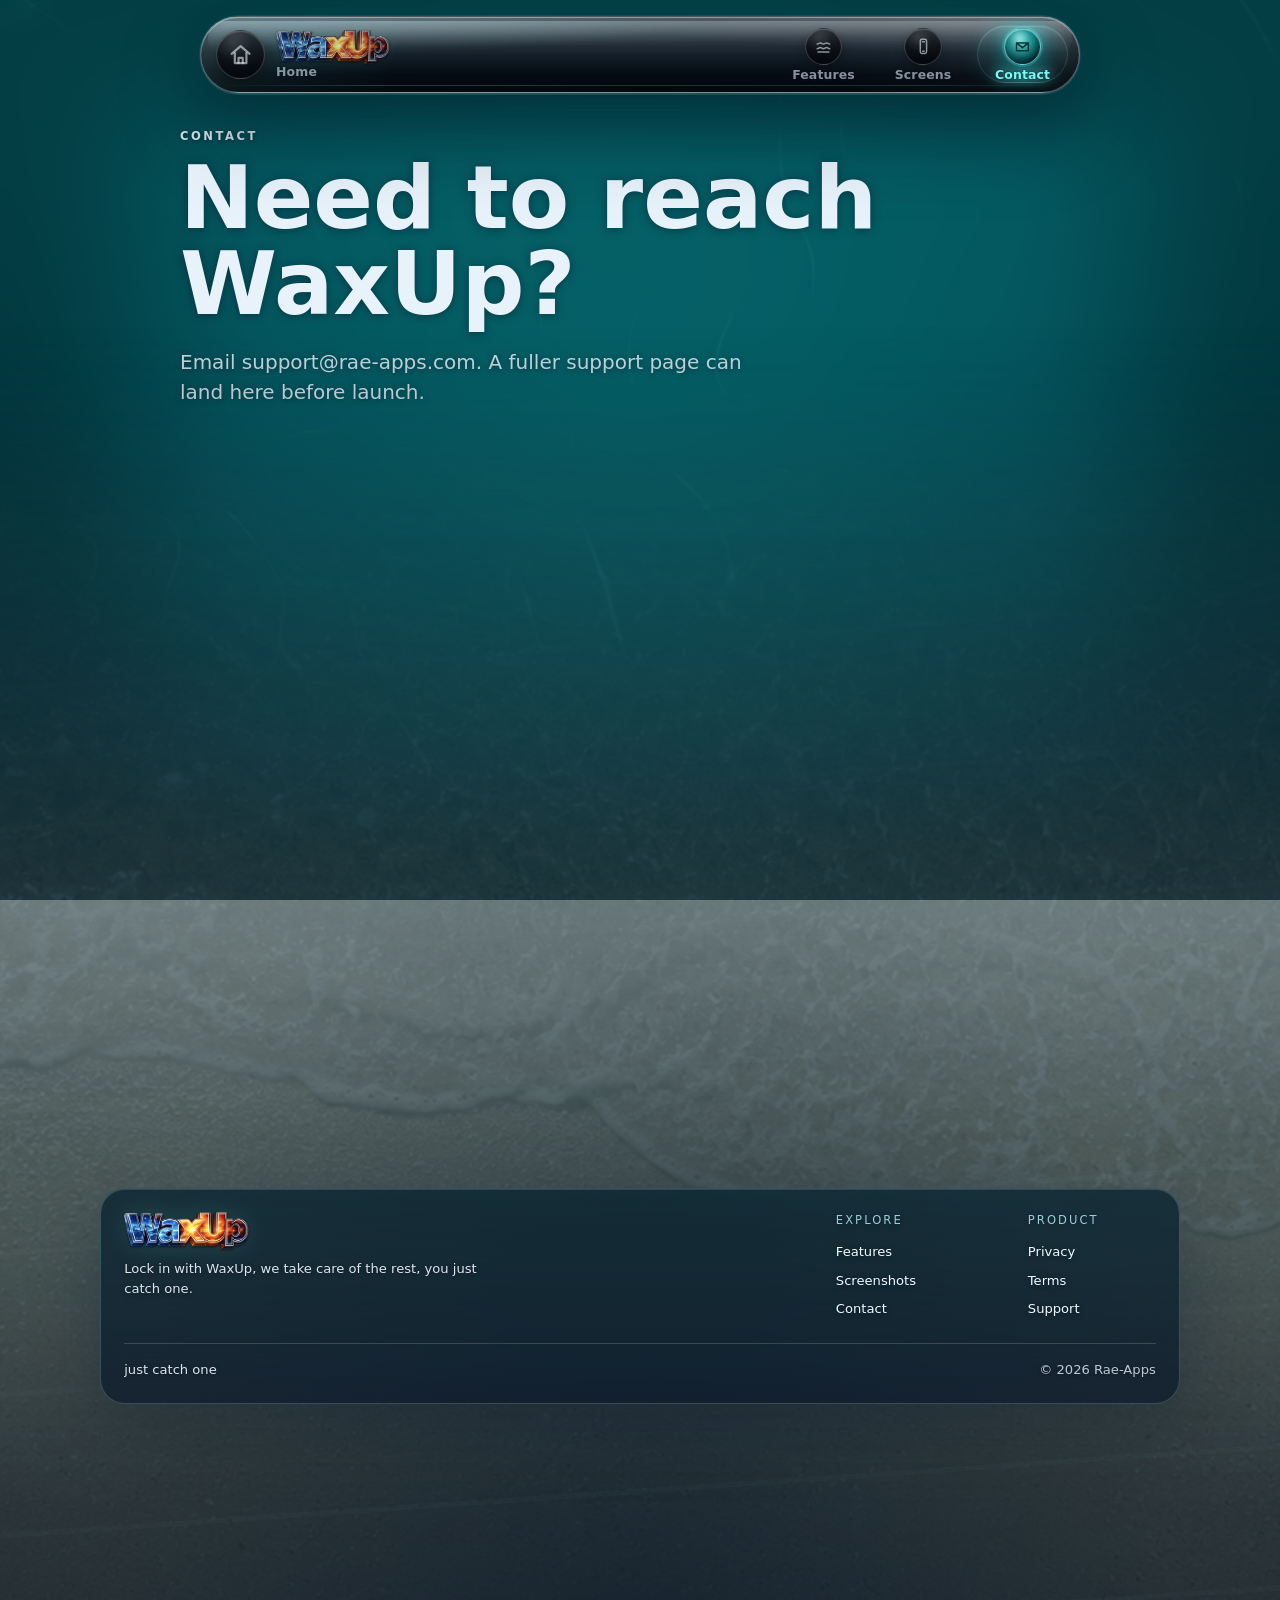
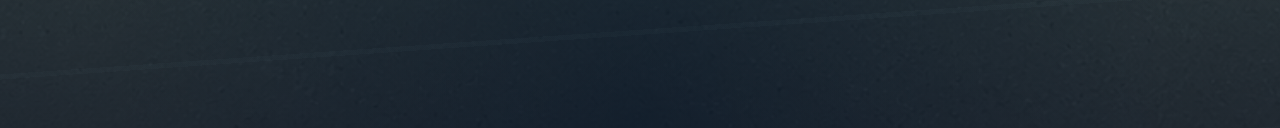
==== contact/index.html @ 0cdbde4a "Refine shore blend and down-scroll wake" ====
<!DOCTYPE html><html lang="en"> <head><meta charset="UTF-8"><meta name="viewport" content="width=device-width, initial-scale=1.0"><meta name="description" content="Contact WaxUp support."><meta name="generator" content="Astro v4.16.19"><link rel="canonical" href="https://jcali86.github.io/contact"><link rel="icon" type="image/svg+xml" href="/favicon.svg"><!-- Open Graph --><meta property="og:title" content="Contact — WaxUp"><meta property="og:description" content="Contact WaxUp support."><meta property="og:url" content="https://jcali86.github.io/contact"><meta property="og:type" content="website"><meta property="og:site_name" content="WaxUp"><title>Contact — WaxUp</title><meta name="astro-view-transitions-enabled" content="true"><meta name="astro-view-transitions-fallback" content="animate"><link rel="stylesheet" href="/_astro/contact.pP403oWT.css"><script type="module" src="/_astro/hoisted.CuqDJjSZ.js"></script></head> <body class="min-h-screen flex flex-col ocean-page">  <waxup-water-surface data-water-surface aria-hidden="true"> <div class="water-fallback" data-water-fallback></div> </waxup-water-surface>   <div class="bg-surface" aria-hidden="true"></div> <nav class="top-nav" aria-label="Primary"> <a class="nav-home-tab" href="/"> <span class="nav-icon nav-icon-home" aria-hidden="true"> <svg viewBox="0 0 24 24" fill="none" stroke="currentColor" stroke-width="2.1" stroke-linecap="round" stroke-linejoin="round"> <path d="M3.5 11.2 12 4l8.5 7.2"></path> <path d="M6.5 10.5V20h11v-9.5"></path> <path d="M10 20v-5h4v5"></path> </svg> </span> <span class="nav-home-copy"> <span class="brand-logo brand-logo-sm nav-wordmark" aria-label="WaxUp"><img class="brand-logo-img" src="/brand/waxup-logo-placeholder.png" width="1196" height="353" alt="WaxUp" decoding="async"></span> <span class="nav-home-label">Home</span> </span> <span class="nav-home-mobile-label">Home</span> </a> <ul class="nav-links"> <li> <a href="/features"> <span class="nav-icon" aria-hidden="true"> <svg viewBox="0 0 24 24" fill="none" stroke="currentColor" stroke-width="1.9" stroke-linecap="round" stroke-linejoin="round"> <path d="M4 15c2 0 2-1.5 4-1.5S10 15 12 15s2-1.5 4-1.5S18 15 20 15"></path> <path d="M4 9c2 0 2-1.5 4-1.5S10 9 12 9s2-1.5 4-1.5S18 9 20 9"></path> <path d="M5 19h14"></path> </svg> </span> <span class="nav-link-label">Features</span> </a> </li> <li> <a href="/screenshots"> <span class="nav-icon" aria-hidden="true"> <svg viewBox="0 0 24 24" fill="none" stroke="currentColor" stroke-width="1.9" stroke-linecap="round" stroke-linejoin="round"> <rect x="8" y="3" width="8" height="18" rx="2.2"></rect> <path d="M11 6h2"></path> <path d="M11 18h2"></path> </svg> </span> <span class="nav-link-label">Screens</span> </a> </li> <li> <a class="is-active" href="/contact" aria-current="page"> <span class="nav-icon" aria-hidden="true"> <svg viewBox="0 0 24 24" fill="none" stroke="currentColor" stroke-width="1.9" stroke-linecap="round" stroke-linejoin="round"> <path d="M4.5 7.5h15v10h-15z"></path> <path d="m5.5 8.5 6.5 5 6.5-5"></path> </svg> </span> <span class="nav-link-label">Contact</span> </a> </li> </ul> </nav> <main class="detail-page"> <header class="detail-hero"> <p class="section-eyebrow">Contact</p> <h1>Need to reach WaxUp?</h1> <p>
Email <a href="mailto:support@rae-apps.com">support@rae-apps.com</a>. A fuller support page can land here before launch.
</p> </header> </main> <footer class="site-footer"> <div class="footer-beach" aria-hidden="true"></div> <div class="footer-panel"> <div class="footer-grid"> <div class="footer-brand"> <a href="/" class="brand-logo brand-logo-sm footer-wordmark" aria-label="WaxUp home"><img class="brand-logo-img" src="/brand/waxup-logo-placeholder.png" width="1196" height="353" alt="WaxUp" decoding="async"></a> <p>Lock in with WaxUp, we take care of the rest, you just catch one.</p> </div> <div class="footer-column"> <h2>Explore</h2> <a href="/features">Features</a> <a href="/screenshots">Screenshots</a> <a href="/contact">Contact</a> </div> <div class="footer-column"> <h2>Product</h2> <a href="/privacy">Privacy</a> <a href="/terms">Terms</a> <a href="mailto:support@rae-apps.com">Support</a> </div> </div> <div class="footer-bottom"> <span>just catch one</span> <span class="copyright">© 2026 Rae-Apps</span> </div> </div> </footer>  </body></html>
---- _astro/contact.pP403oWT.css ----
:root{--brand-gradient: linear-gradient(135deg, #C2421A 0%, #552842 50%, #0E1E3D 100%);--brand-electric: #79FAF7;--day-bg: #FAFAF7;--day-sky: #B8E0F4;--day-blue: #5DCFF5;--day-sun: #FFE45E;--day-tangerine: #F08F4A;--day-ink: #1A1612;--night-bg: #051427;--night-surface: #0B1E3A;--night-moon: #5EB5E0;--night-electric: #79FAF7;--night-highlight: #E8F2FA;--surface-bg: var(--day-bg);--surface-text: var(--day-ink);--surface-accent: var(--day-blue)}@media (prefers-color-scheme: dark){:root{--surface-bg: var(--night-bg);--surface-text: var(--night-highlight);--surface-accent: var(--night-electric)}}:root[data-mode=light]{--surface-bg: var(--day-bg);--surface-text: var(--day-ink);--surface-accent: var(--day-blue)}:root[data-mode=dark]{--surface-bg: var(--night-bg);--surface-text: var(--night-highlight);--surface-accent: var(--night-electric)}*,:before,:after{--tw-border-spacing-x: 0;--tw-border-spacing-y: 0;--tw-translate-x: 0;--tw-translate-y: 0;--tw-rotate: 0;--tw-skew-x: 0;--tw-skew-y: 0;--tw-scale-x: 1;--tw-scale-y: 1;--tw-pan-x: ;--tw-pan-y: ;--tw-pinch-zoom: ;--tw-scroll-snap-strictness: proximity;--tw-gradient-from-position: ;--tw-gradient-via-position: ;--tw-gradient-to-position: ;--tw-ordinal: ;--tw-slashed-zero: ;--tw-numeric-figure: ;--tw-numeric-spacing: ;--tw-numeric-fraction: ;--tw-ring-inset: ;--tw-ring-offset-width: 0px;--tw-ring-offset-color: #fff;--tw-ring-color: rgb(59 130 246 / .5);--tw-ring-offset-shadow: 0 0 #0000;--tw-ring-shadow: 0 0 #0000;--tw-shadow: 0 0 #0000;--tw-shadow-colored: 0 0 #0000;--tw-blur: ;--tw-brightness: ;--tw-contrast: ;--tw-grayscale: ;--tw-hue-rotate: ;--tw-invert: ;--tw-saturate: ;--tw-sepia: ;--tw-drop-shadow: ;--tw-backdrop-blur: ;--tw-backdrop-brightness: ;--tw-backdrop-contrast: ;--tw-backdrop-grayscale: ;--tw-backdrop-hue-rotate: ;--tw-backdrop-invert: ;--tw-backdrop-opacity: ;--tw-backdrop-saturate: ;--tw-backdrop-sepia: ;--tw-contain-size: ;--tw-contain-layout: ;--tw-contain-paint: ;--tw-contain-style: }::backdrop{--tw-border-spacing-x: 0;--tw-border-spacing-y: 0;--tw-translate-x: 0;--tw-translate-y: 0;--tw-rotate: 0;--tw-skew-x: 0;--tw-skew-y: 0;--tw-scale-x: 1;--tw-scale-y: 1;--tw-pan-x: ;--tw-pan-y: ;--tw-pinch-zoom: ;--tw-scroll-snap-strictness: proximity;--tw-gradient-from-position: ;--tw-gradient-via-position: ;--tw-gradient-to-position: ;--tw-ordinal: ;--tw-slashed-zero: ;--tw-numeric-figure: ;--tw-numeric-spacing: ;--tw-numeric-fraction: ;--tw-ring-inset: ;--tw-ring-offset-width: 0px;--tw-ring-offset-color: #fff;--tw-ring-color: rgb(59 130 246 / .5);--tw-ring-offset-shadow: 0 0 #0000;--tw-ring-shadow: 0 0 #0000;--tw-shadow: 0 0 #0000;--tw-shadow-colored: 0 0 #0000;--tw-blur: ;--tw-brightness: ;--tw-contrast: ;--tw-grayscale: ;--tw-hue-rotate: ;--tw-invert: ;--tw-saturate: ;--tw-sepia: ;--tw-drop-shadow: ;--tw-backdrop-blur: ;--tw-backdrop-brightness: ;--tw-backdrop-contrast: ;--tw-backdrop-grayscale: ;--tw-backdrop-hue-rotate: ;--tw-backdrop-invert: ;--tw-backdrop-opacity: ;--tw-backdrop-saturate: ;--tw-backdrop-sepia: ;--tw-contain-size: ;--tw-contain-layout: ;--tw-contain-paint: ;--tw-contain-style: }*,:before,:after{box-sizing:border-box;border-width:0;border-style:solid;border-color:#e5e7eb}:before,:after{--tw-content: ""}html,:host{line-height:1.5;-webkit-text-size-adjust:100%;-moz-tab-size:4;-o-tab-size:4;tab-size:4;font-family:-apple-system,BlinkMacSystemFont,SF Pro Display,Segoe UI,system-ui,sans-serif;font-feature-settings:normal;font-variation-settings:normal;-webkit-tap-highlight-color:transparent}body{margin:0;line-height:inherit}hr{height:0;color:inherit;border-top-width:1px}abbr:where([title]){-webkit-text-decoration:underline dotted;text-decoration:underline dotted}h1,h2,h3,h4,h5,h6{font-size:inherit;font-weight:inherit}a{color:inherit;text-decoration:inherit}b,strong{font-weight:bolder}code,kbd,samp,pre{font-family:ui-monospace,SFMono-Regular,Menlo,Monaco,Consolas,Liberation Mono,Courier New,monospace;font-feature-settings:normal;font-variation-settings:normal;font-size:1em}small{font-size:80%}sub,sup{font-size:75%;line-height:0;position:relative;vertical-align:baseline}sub{bottom:-.25em}sup{top:-.5em}table{text-indent:0;border-color:inherit;border-collapse:collapse}button,input,optgroup,select,textarea{font-family:inherit;font-feature-settings:inherit;font-variation-settings:inherit;font-size:100%;font-weight:inherit;line-height:inherit;letter-spacing:inherit;color:inherit;margin:0;padding:0}button,select{text-transform:none}button,input:where([type=button]),input:where([type=reset]),input:where([type=submit]){-webkit-appearance:button;background-color:transparent;background-image:none}:-moz-focusring{outline:auto}:-moz-ui-invalid{box-shadow:none}progress{vertical-align:baseline}::-webkit-inner-spin-button,::-webkit-outer-spin-button{height:auto}[type=search]{-webkit-appearance:textfield;outline-offset:-2px}::-webkit-search-decoration{-webkit-appearance:none}::-webkit-file-upload-button{-webkit-appearance:button;font:inherit}summary{display:list-item}blockquote,dl,dd,h1,h2,h3,h4,h5,h6,hr,figure,p,pre{margin:0}fieldset{margin:0;padding:0}legend{padding:0}ol,ul,menu{list-style:none;margin:0;padding:0}dialog{padding:0}textarea{resize:vertical}input::-moz-placeholder,textarea::-moz-placeholder{opacity:1;color:#9ca3af}input::placeholder,textarea::placeholder{opacity:1;color:#9ca3af}button,[role=button]{cursor:pointer}:disabled{cursor:default}img,svg,video,canvas,audio,iframe,embed,object{display:block;vertical-align:middle}img,video{max-width:100%;height:auto}[hidden]:where(:not([hidden=until-found])){display:none}.container{width:100%}@media (min-width: 640px){.container{max-width:640px}}@media (min-width: 768px){.container{max-width:768px}}@media (min-width: 1024px){.container{max-width:1024px}}@media (min-width: 1280px){.container{max-width:1280px}}@media (min-width: 1536px){.container{max-width:1536px}}.visible{visibility:visible}.collapse{visibility:collapse}.static{position:static}.fixed{position:fixed}.absolute{position:absolute}.relative{position:relative}.sticky{position:sticky}.isolate{isolation:isolate}.block{display:block}.flex{display:flex}.grid{display:grid}.hidden{display:none}.min-h-screen{min-height:100vh}.transform{transform:translate(var(--tw-translate-x),var(--tw-translate-y)) rotate(var(--tw-rotate)) skew(var(--tw-skew-x)) skewY(var(--tw-skew-y)) scaleX(var(--tw-scale-x)) scaleY(var(--tw-scale-y))}.resize{resize:both}.flex-col{flex-direction:column}.rounded{border-radius:.25rem}.border{border-width:1px}.uppercase{text-transform:uppercase}.italic{font-style:italic}.shadow{--tw-shadow: 0 1px 3px 0 rgb(0 0 0 / .1), 0 1px 2px -1px rgb(0 0 0 / .1);--tw-shadow-colored: 0 1px 3px 0 var(--tw-shadow-color), 0 1px 2px -1px var(--tw-shadow-color);box-shadow:var(--tw-ring-offset-shadow, 0 0 #0000),var(--tw-ring-shadow, 0 0 #0000),var(--tw-shadow)}.outline{outline-style:solid}.ring{--tw-ring-offset-shadow: var(--tw-ring-inset) 0 0 0 var(--tw-ring-offset-width) var(--tw-ring-offset-color);--tw-ring-shadow: var(--tw-ring-inset) 0 0 0 calc(3px + var(--tw-ring-offset-width)) var(--tw-ring-color);box-shadow:var(--tw-ring-offset-shadow),var(--tw-ring-shadow),var(--tw-shadow, 0 0 #0000)}.blur{--tw-blur: blur(8px);filter:var(--tw-blur) var(--tw-brightness) var(--tw-contrast) var(--tw-grayscale) var(--tw-hue-rotate) var(--tw-invert) var(--tw-saturate) var(--tw-sepia) var(--tw-drop-shadow)}.drop-shadow{--tw-drop-shadow: drop-shadow(0 1px 2px rgb(0 0 0 / .1)) drop-shadow(0 1px 1px rgb(0 0 0 / .06));filter:var(--tw-blur) var(--tw-brightness) var(--tw-contrast) var(--tw-grayscale) var(--tw-hue-rotate) var(--tw-invert) var(--tw-saturate) var(--tw-sepia) var(--tw-drop-shadow)}.filter{filter:var(--tw-blur) var(--tw-brightness) var(--tw-contrast) var(--tw-grayscale) var(--tw-hue-rotate) var(--tw-invert) var(--tw-saturate) var(--tw-sepia) var(--tw-drop-shadow)}.transition{transition-property:color,background-color,border-color,text-decoration-color,fill,stroke,opacity,box-shadow,transform,filter,backdrop-filter;transition-timing-function:cubic-bezier(.4,0,.2,1);transition-duration:.15s}:root{color-scheme:light dark}html{-webkit-font-smoothing:antialiased;-moz-osx-font-smoothing:grayscale;text-rendering:optimizeLegibility;background:var(--surface-bg);color:var(--surface-text)}body{margin:0;padding:0;font-family:-apple-system,BlinkMacSystemFont,SF Pro Display,Segoe UI,system-ui,sans-serif;color:var(--surface-text)}body.ocean-page{--surface-bg: var(--night-bg);--surface-text: var(--night-highlight);--surface-accent: var(--night-electric);color:var(--surface-text)}a{color:inherit;text-decoration:none}.tabular{font-variant-numeric:tabular-nums}.gradient-text{background-image:var(--brand-gradient);-webkit-background-clip:text;background-clip:text;color:transparent;background-color:#c2421a}.wordmark-halo{position:relative;display:inline-block}.wordmark-halo:before{content:"";position:absolute;inset:-15% -10%;background:radial-gradient(ellipse 70% 80% at 75% 50%,#79faf738,#79faf700 60%);z-index:-1;pointer-events:none;opacity:0}:root[data-mode=dark] .wordmark-halo:before{opacity:1}@media (prefers-color-scheme: dark){:root:not([data-mode=light]) .wordmark-halo:before{opacity:1}}.brand-logo{position:relative;display:inline-flex;align-items:center;justify-content:center;line-height:0;vertical-align:middle}.brand-logo-img{display:block;width:var(--brand-logo-width, 16rem);height:auto;max-width:100%;filter:drop-shadow(0 2px 2px rgba(0,0,0,.5)) drop-shadow(0 0 20px rgba(121,250,247,.16))}.brand-logo-sm{--brand-logo-width: 6.4rem}.brand-logo-md{--brand-logo-width: 14rem}.brand-logo-lg{--brand-logo-width: min(28rem, 78vw)}.brand-logo-xl{--brand-logo-width: min(47rem, 86vw)}.brand-logo-halo:before{content:"";position:absolute;z-index:-1;inset:3% 7% 8%;border-radius:999px;background:radial-gradient(ellipse at 36% 50%,rgba(72,184,255,.18),transparent 56%),radial-gradient(ellipse at 64% 50%,rgba(255,128,38,.16),transparent 56%),radial-gradient(ellipse at center,rgba(121,250,247,.12),transparent 68%);filter:blur(18px);pointer-events:none}.brand-logo-halo .brand-logo-img{filter:drop-shadow(0 8px 18px rgba(2,18,27,.62)) drop-shadow(0 0 30px rgba(121,250,247,.2))}.teal-torch{color:#fff;text-shadow:0 0 1px rgba(0,0,0,.4),0 0 4px rgba(121,250,247,.9),0 0 16px rgba(121,250,247,.6);font-weight:700;letter-spacing:.02em}.chip{display:inline-flex;align-items:center;gap:.375rem;padding:.2rem .55rem;border-radius:9999px;font-size:.6875rem;font-weight:600;letter-spacing:.01em;white-space:nowrap;line-height:1.2}.chip-go{background:#5dcff52e;color:#1b89b8}.chip-caution{background:#f08f4a33;color:#b85b1e}.chip-stop{background:#dc354526;color:#b72436}:root[data-mode=dark] .chip-go{background:#79faf726;color:var(--night-electric)}:root[data-mode=dark] .chip-caution{background:#ffe45e33;color:var(--day-sun)}:root[data-mode=dark] .chip-stop{background:#dc354538;color:#ff8a95}@media (prefers-color-scheme: dark){:root:not([data-mode=light]) .chip-go{background:#79faf726;color:var(--night-electric)}:root:not([data-mode=light]) .chip-caution{background:#ffe45e33;color:var(--day-sun)}:root:not([data-mode=light]) .chip-stop{background:#dc354538;color:#ff8a95}}.glass-dark{background:linear-gradient(180deg,#0a1628eb,#050b14f5);border:1px solid rgba(121,250,247,.08);backdrop-filter:blur(20px);-webkit-backdrop-filter:blur(20px);box-shadow:inset 0 1px #ffffff0a,0 10px 30px #0006}:root{--top-nav-offset: calc(1rem + env(safe-area-inset-top, 0px)) ;--top-nav-height: 4.35rem;--top-nav-bottom-gap: clamp(.75rem, 2vh, 1.15rem);--top-nav-clearance: calc(var(--top-nav-offset) + var(--top-nav-height) + var(--top-nav-bottom-gap));--phone-stage-caption-space: 4.25rem}.bg-surface{position:fixed;inset:0;z-index:-20;background:var(--surface-bg);pointer-events:none}.top-nav{position:fixed;top:var(--top-nav-offset);left:50%;transform:translate(-50%);z-index:30;display:flex;align-items:center;justify-content:space-between;gap:.62rem;width:min(880px,calc(100% - 2rem));min-height:var(--top-nav-height);padding:.44rem .58rem;margin:0;box-sizing:border-box;border-radius:9999px;overflow:hidden;isolation:isolate;background:radial-gradient(ellipse at 13% -10%,rgba(183,244,255,.28),transparent 38%),radial-gradient(ellipse at 92% 0%,rgba(255,255,255,.14),transparent 34%),linear-gradient(92deg,rgba(121,250,247,.11),transparent 22%,transparent 72%,rgba(255,255,255,.045)),linear-gradient(180deg,#5e6871bd,#222a33d6 38%,#080e17e6 78%,#03080feb),#051427b8;border:1px solid rgba(216,229,236,.34);box-shadow:inset 0 1px #ffffff5c,inset 0 16px 28px #ffffff0e,inset 0 -18px 30px #00000061,inset 18px 0 34px #ffffff0b,inset -18px 0 34px #00000029,0 2px #ffffff1a,0 18px 46px #010d1657,0 34px 90px #05142747,0 0 0 1px #79faf71a,0 0 36px #79faf70f;backdrop-filter:blur(30px) saturate(1.24);-webkit-backdrop-filter:blur(30px) saturate(1.24)}.top-nav:before,.top-nav:after{content:"";position:absolute;pointer-events:none}.top-nav:before{z-index:-1;inset:.26rem .46rem auto;height:46%;border-radius:9999px;background:linear-gradient(180deg,rgba(255,255,255,.26),rgba(255,255,255,.055) 48%,transparent),radial-gradient(ellipse at 18% 0%,rgba(183,244,255,.18),transparent 55%);opacity:.86}.top-nav:after{left:1.05rem;right:1.05rem;bottom:.38rem;height:1px;background:linear-gradient(90deg,transparent,rgba(121,250,247,.28) 18%,rgba(255,255,255,.2) 50%,rgba(121,250,247,.22) 82%,transparent);opacity:.76}:root[data-mode=light] .top-nav{background:linear-gradient(180deg,#ffffffeb,#f8faf9d1 52%,#e4eae9c7),#fafaf7d1;border-color:#0b1e3a1f;box-shadow:inset 0 2px #ffffffc7,inset 0 -2px #0e1e3d1a,0 22px 60px #0e1e3d29}@media (prefers-color-scheme: light){:root:not([data-mode=dark]) .top-nav{background:linear-gradient(180deg,#ffffffeb,#f8faf9d1 52%,#e4eae9c7),#fafaf7d1;border-color:#0b1e3a1f;box-shadow:inset 0 2px #ffffffc7,inset 0 -2px #0e1e3d1a,0 22px 60px #0e1e3d29}}:root body.ocean-page .top-nav{background:radial-gradient(ellipse at 13% -10%,rgba(183,244,255,.28),transparent 38%),radial-gradient(ellipse at 92% 0%,rgba(255,255,255,.14),transparent 34%),linear-gradient(92deg,rgba(121,250,247,.11),transparent 22%,transparent 72%,rgba(255,255,255,.045)),linear-gradient(180deg,#5e6871bd,#222a33d6 38%,#080e17e6 78%,#03080feb),#051427b8;border-color:#d8e5ec57;box-shadow:inset 0 1px #ffffff5c,inset 0 16px 28px #ffffff0e,inset 0 -18px 30px #00000061,inset 18px 0 34px #ffffff0b,inset -18px 0 34px #00000029,0 2px #ffffff1a,0 18px 46px #010d1657,0 34px 90px #05142747,0 0 0 1px #79faf71a,0 0 36px #79faf70f}.nav-home-tab,.nav-links a{position:relative;display:inline-flex;align-items:center;border-radius:9999px;color:#e8f2fab8;isolation:isolate;transition:opacity .2s ease,transform .2s ease,color .2s ease}.nav-home-tab:before,.nav-links a:before{content:"";position:absolute;z-index:-1;inset:.08rem;border-radius:9999px;background:radial-gradient(ellipse at 48% 0%,rgba(183,244,255,.15),transparent 52%),linear-gradient(180deg,#ffffff0e,#ffffff03);border:1px solid rgba(255,255,255,.055);opacity:0;transform:scale(.96);transition:opacity .2s ease,transform .2s ease}.nav-home-tab:after,.nav-links a:after{content:"";position:absolute;left:22%;right:22%;bottom:.22rem;z-index:-1;height:.28rem;border-radius:9999px;background:radial-gradient(ellipse at center,rgba(121,250,247,.46),transparent 68%);filter:blur(5px);opacity:0;transition:opacity .2s ease,transform .2s ease;transform:scaleX(.72)}.nav-home-tab{flex:0 0 auto;gap:.68rem;min-width:12.15rem;min-height:3.45rem;padding:.32rem .86rem .32rem .38rem}.nav-home-tab.is-active{color:var(--night-electric)}.nav-home-tab:hover,.nav-links a:hover{opacity:.96;transform:translateY(-1px)}.nav-home-tab:hover:before,.nav-links a:hover:before{opacity:.64;transform:scale(1)}.nav-home-tab:hover:after,.nav-links a:hover:after{opacity:.34;transform:scaleX(.92)}.nav-icon{width:2.35rem;height:2.35rem;display:grid;place-items:center;flex:none;border-radius:9999px;color:#e8f2fa94;background:radial-gradient(circle at 35% 20%,rgba(255,255,255,.18),transparent 38%),radial-gradient(circle at 50% 76%,rgba(0,0,0,.42),transparent 56%),linear-gradient(180deg,#293039e0,#05090ff0);border:1px solid rgba(255,255,255,.19);box-shadow:inset 0 1px 1px #ffffff3d,inset 0 -12px 18px #0006,0 5px 11px #0000004d,0 0 0 1px #0003}.nav-icon svg{width:1.18rem;height:1.18rem}.nav-icon-home{width:3.05rem;height:3.05rem;color:#07333a;background:radial-gradient(circle at 42% 32%,#79faf7f0,#13c9c399 46%,#062a31e0 76%),#0a3039;border-color:#b7f4ff8c;box-shadow:0 0 0 2px #79faf729,0 0 28px #00eee875,inset 0 1px #ffffff6b,inset 0 -16px 20px #00000052}.nav-icon-home svg{width:1.58rem;height:1.58rem;filter:drop-shadow(0 0 7px rgba(121,250,247,.82))}.nav-home-copy{display:flex;flex-direction:column;gap:.16rem;line-height:1}.nav-wordmark{--brand-logo-width: 7.15rem;justify-content:flex-start}.nav-wordmark .brand-logo-img{filter:drop-shadow(0 1px 1px rgba(0,0,0,.58)) drop-shadow(0 0 12px rgba(121,250,247,.16)) drop-shadow(0 0 1px rgba(255,255,255,.22))}.nav-home-label,.nav-home-mobile-label,.nav-link-label{font-family:-apple-system,ui-rounded,SF Pro Rounded,system-ui,sans-serif;font-weight:800;letter-spacing:.01em;line-height:1}.nav-home-label{color:var(--night-electric);font-size:.78rem;text-shadow:0 0 2px rgba(0,0,0,.7),0 0 12px rgba(121,250,247,.85),0 0 22px rgba(121,250,247,.48)}.nav-home-mobile-label{display:none;color:var(--night-electric);font-size:.62rem;text-shadow:0 0 2px rgba(0,0,0,.72),0 0 12px rgba(121,250,247,.85),0 0 20px rgba(121,250,247,.44)}.nav-links{flex:1;min-width:0;display:flex;align-items:center;justify-content:flex-end;gap:.32rem;list-style:none;margin:0;padding:0}.nav-links li{min-width:0}.nav-links a{min-width:5.9rem;min-height:3.35rem;flex-direction:column;justify-content:center;gap:.22rem;padding:.22rem .38rem}.nav-links a:hover .nav-icon{color:#b7f4ffeb}.nav-link-label{color:#e8f2fa94;font-size:.78rem;text-shadow:0 1px 3px rgba(5,20,39,.65)}:root[data-mode=light] .nav-home-tab,:root[data-mode=light] .nav-links a{color:#0e1e3d99}:root[data-mode=light] .nav-icon{color:#0e1e3d85;background:radial-gradient(circle at 38% 22%,rgba(255,255,255,.95),transparent 44%),linear-gradient(180deg,#ffffffdb,#e6eae9c7);border-color:#fffc;box-shadow:inset 0 1px 1px #ffffffd9,inset 0 -10px 18px #0e1e3d0f,0 6px 16px #0e1e3d14}:root[data-mode=light] .nav-icon-home{color:#0e1e3d;background:radial-gradient(circle at 44% 30%,#f6fffffa,#c2fbf9c7 50%,#e8f6f4db 78%),#f6fbfb;border-color:#79faf78c;box-shadow:0 0 0 2px #79faf738,0 0 24px #79faf757,inset 0 1px #fffffff5,inset 0 -14px 22px #0e1e3d0d}:root[data-mode=light] .nav-link-label{color:#0e1e3d8c;text-shadow:none}:root[data-mode=light] .nav-home-label{color:var(--night-electric);text-shadow:0 0 10px rgba(121,250,247,.55),0 0 18px rgba(121,250,247,.34)}@media (prefers-color-scheme: light){:root:not([data-mode=dark]) .nav-home-tab,:root:not([data-mode=dark]) .nav-links a{color:#0e1e3d99}:root:not([data-mode=dark]) .nav-icon{color:#0e1e3d85;background:radial-gradient(circle at 38% 22%,rgba(255,255,255,.95),transparent 44%),linear-gradient(180deg,#ffffffdb,#e6eae9c7);border-color:#fffc;box-shadow:inset 0 1px 1px #ffffffd9,inset 0 -10px 18px #0e1e3d0f,0 6px 16px #0e1e3d14}:root:not([data-mode=dark]) .nav-icon-home{color:#0e1e3d;background:radial-gradient(circle at 44% 30%,#f6fffffa,#c2fbf9c7 50%,#e8f6f4db 78%),#f6fbfb;border-color:#79faf78c;box-shadow:0 0 0 2px #79faf738,0 0 24px #79faf757,inset 0 1px #fffffff5,inset 0 -14px 22px #0e1e3d0d}:root:not([data-mode=dark]) .nav-link-label{color:#0e1e3d8c;text-shadow:none}:root:not([data-mode=dark]) .nav-home-label{color:var(--night-electric);text-shadow:0 0 10px rgba(121,250,247,.55),0 0 18px rgba(121,250,247,.34)}}:root body.ocean-page .nav-home-tab,:root body.ocean-page .nav-links a{color:#e8f2fab8}:root body.ocean-page .nav-icon{color:#e8f2fa94;background:radial-gradient(circle at 35% 25%,rgba(255,255,255,.11),transparent 38%),linear-gradient(180deg,#20262ec7,#05090fe6);border-color:#ffffff29;box-shadow:inset 0 1px 1px #ffffff2e,inset 0 -12px 18px #00000057,0 4px 10px #0000003d}:root body.ocean-page .nav-icon-home{color:#07333a;background:radial-gradient(circle at 42% 32%,#79faf7f0,#13c9c399 46%,#062a31e0 76%),#0a3039;border-color:#b7f4ff8c;box-shadow:0 0 0 2px #79faf729,0 0 28px #00eee875,inset 0 1px #ffffff6b,inset 0 -16px 20px #00000052}:root body.ocean-page .nav-link-label{color:#e8f2fa94;text-shadow:0 1px 3px rgba(5,20,39,.65)}:root body.ocean-page .nav-home-label{color:var(--night-electric);text-shadow:0 0 2px rgba(0,0,0,.7),0 0 12px rgba(121,250,247,.85),0 0 22px rgba(121,250,247,.48)}.top-nav .nav-home-tab:not(.is-active) .nav-icon-home{color:#e8f2fa94;background:radial-gradient(circle at 35% 25%,rgba(255,255,255,.11),transparent 38%),linear-gradient(180deg,#20262ec7,#05090fe6);border-color:#ffffff29;box-shadow:inset 0 1px 1px #ffffff2e,inset 0 -12px 18px #00000057,0 4px 10px #0000003d}.top-nav .nav-home-tab:not(.is-active) .nav-icon-home svg{filter:none}.top-nav .nav-home-tab:not(.is-active) .nav-home-label,.top-nav .nav-home-tab:not(.is-active) .nav-home-mobile-label{color:#e8f2fa94;text-shadow:0 1px 3px rgba(5,20,39,.65)}.top-nav .nav-home-tab:not(.is-active) .nav-wordmark{opacity:.9}.top-nav .nav-home-tab:not(.is-active) .nav-wordmark .brand-logo-img{filter:saturate(.9) brightness(.88) drop-shadow(0 1px 1px rgba(0,0,0,.5)) drop-shadow(0 0 8px rgba(121,250,247,.08))}.top-nav .nav-home-tab.is-active .nav-wordmark .brand-logo-img{filter:drop-shadow(0 1px 1px rgba(0,0,0,.58)) drop-shadow(0 0 14px rgba(121,250,247,.2))}.top-nav .nav-home-tab.is-active .nav-icon-home,.top-nav .nav-links a.is-active .nav-icon{color:#07333a;background:radial-gradient(circle at 40% 26%,rgba(255,255,255,.34),transparent 30%),radial-gradient(circle at 42% 32%,#79faf7f5,#13c9c3a3 46%,#062a31e6 76%),#0a3039;border-color:#b7f4ff8c;box-shadow:0 0 0 2px #79faf729,0 0 18px #00eee866,0 0 38px #00eee847,inset 0 1px #ffffff6b,inset 0 -16px 20px #00000052}.top-nav .nav-home-tab.is-active:before,.top-nav .nav-links a.is-active:before{opacity:1;transform:scale(1);background:radial-gradient(ellipse at 50% 10%,rgba(183,244,255,.2),transparent 46%),radial-gradient(ellipse at 50% 100%,rgba(0,238,232,.1),transparent 60%),linear-gradient(180deg,#79faf71b,#ffffff05);border-color:#79faf724;box-shadow:inset 0 1px #ffffff1f,0 0 22px #79faf71a}.top-nav .nav-home-tab.is-active:after,.top-nav .nav-links a.is-active:after{opacity:.82;transform:scaleX(1)}.top-nav .nav-home-tab.is-active .nav-icon-home svg,.top-nav .nav-links a.is-active .nav-icon svg{filter:drop-shadow(0 0 7px rgba(121,250,247,.82))}.top-nav .nav-home-tab.is-active .nav-home-label,.top-nav .nav-home-tab.is-active .nav-home-mobile-label,.top-nav .nav-links a.is-active .nav-link-label{color:var(--night-electric);text-shadow:0 0 2px rgba(0,0,0,.7),0 0 12px rgba(121,250,247,.85),0 0 22px rgba(121,250,247,.48)}@media (max-width: 480px){:root{--top-nav-offset: calc(.45rem + env(safe-area-inset-top, 0px)) ;--top-nav-height: 2.92rem;--top-nav-bottom-gap: .48rem;--phone-stage-caption-space: 3.9rem}.top-nav{width:calc(100% - .85rem);gap:.08rem;padding:.18rem .24rem;border-color:#d8e5ec38;box-shadow:inset 0 1px #fff3,inset 0 -1px #0000003d,0 14px 34px #05142747}.top-nav:before{inset:.22rem .32rem auto;height:38%}.top-nav:after{left:.8rem;right:.8rem;bottom:.3rem}.nav-home-tab{min-width:auto;min-height:2.52rem;flex-direction:column;justify-content:center;gap:.11rem;padding:.12rem .08rem}.nav-home-copy{display:none}.nav-home-mobile-label{display:block}.nav-links{gap:.04rem}.nav-links li{flex:1 1 0}.nav-links a{width:100%;min-width:0;min-height:2.48rem;gap:.12rem;padding:.12rem .1rem}.nav-icon{width:1.62rem;height:1.62rem}.nav-icon svg{width:.9rem;height:.9rem}.nav-icon-home{width:2.02rem;height:2.02rem;box-shadow:0 0 0 1px #79faf729,0 0 18px #00eee861,inset 0 1px #ffffff61,inset 0 -12px 16px #00000047}.nav-icon-home svg{width:1.02rem;height:1.02rem}.nav-home-mobile-label{font-size:.5rem}.nav-link-label{font-size:.52rem}}@media (max-width: 360px){.top-nav{width:calc(100% - .65rem);padding-inline:.2rem}.nav-icon{width:1.58rem;height:1.58rem}.nav-icon-home{width:2rem;height:2rem}.nav-link-label{font-size:.5rem}}.hero-intro{position:relative;z-index:1;isolation:isolate;max-width:720px;margin:0 auto;padding:7rem 1.5rem 4rem;text-align:center;display:flex;flex-direction:column;align-items:center;justify-content:center;gap:1.1rem;min-height:88vh;box-sizing:border-box}.hero-intro:before{content:"";position:absolute;z-index:-1;inset:4.5rem -3rem 2rem;border-radius:999px;background:radial-gradient(ellipse at center,rgba(2,18,27,.5) 0%,rgba(2,18,27,.24) 44%,transparent 74%);filter:blur(18px);pointer-events:none}@media (max-width: 480px){.hero-intro{padding:calc(var(--top-nav-clearance) + 1.4rem) 1rem 2.6rem;min-height:min(42rem,82svh);gap:.9rem}.hero-intro:before{inset:3.6rem -.75rem 1.8rem;filter:blur(16px)}}.eyebrow{margin:0;font-size:.72rem;font-weight:600;letter-spacing:.22em;text-transform:uppercase;opacity:.9;text-shadow:0 1px 4px rgba(5,20,39,.55)}.hero-mark{margin:.1rem 0 0;line-height:.95;filter:drop-shadow(0 6px 24px rgba(5,20,39,.45))}.hero-intro .tagline{margin:0;font-size:1.5rem;font-weight:300;letter-spacing:.03em;opacity:.98;white-space:nowrap;text-shadow:0 1px 6px rgba(5,20,39,.6)}@media (min-width: 640px){.hero-intro .tagline{font-size:1.7rem}}@media (max-width: 380px){.hero-intro .tagline{font-size:1.2rem}}.promise{margin:0;max-width:32rem;font-size:1rem;line-height:1.5;opacity:.95;text-shadow:0 1px 6px rgba(5,20,39,.55)}@media (min-width: 640px){.promise{font-size:1.1rem}}.hero-actions{display:inline-flex;flex-wrap:wrap;justify-content:center;gap:.75rem}.cta-pill{display:inline-flex;align-items:center;justify-content:center;padding:.65rem 1.25rem;border-radius:9999px;font-size:.85rem;font-weight:500;letter-spacing:.03em;white-space:nowrap;border:1px solid rgba(255,255,255,.45);background:#0514277a;color:#fafaf7;backdrop-filter:blur(8px);-webkit-backdrop-filter:blur(8px);box-shadow:0 4px 14px #05142740}.cta-pill-secondary{border-color:#79faf76b;background:#79faf714;color:#e8f2faf0}.cta-pill-secondary:hover{background:#79faf724}:root[data-mode=dark] .cta-pill{border-color:#79faf780;background:#0b1e3a8c;color:#e8f2fa}:root[data-mode=dark] .cta-pill-secondary,body.ocean-page .cta-pill-secondary{background:#79faf714;color:#e8f2faf0}@media (prefers-color-scheme: dark){:root:not([data-mode=light]) .cta-pill{border-color:#79faf780;background:#0b1e3a8c;color:#e8f2fa}:root:not([data-mode=light]) .cta-pill-secondary{background:#79faf714;color:#e8f2faf0}}.scroll-hint{margin:1rem 0 0;font-size:.65rem;letter-spacing:.22em;text-transform:uppercase;opacity:.78;text-shadow:0 1px 4px rgba(5,20,39,.6)}@media (max-width: 480px){.hero-intro .tagline{font-size:clamp(1.08rem,6.1vw,1.38rem);white-space:normal}.promise{max-width:19.5rem;font-size:.92rem;line-height:1.46}.hero-actions{width:min(100%,21rem);gap:.5rem}.cta-pill{flex:1 1 8.5rem;min-height:2.55rem;padding:.58rem .82rem;font-size:.76rem}.scroll-hint{margin-top:.55rem;font-size:.56rem;letter-spacing:.18em}}.phone-chassis-frame{position:relative;height:clamp(540px,78vh,820px);max-height:max(300px,calc(100vh - var(--top-nav-clearance) - var(--phone-stage-caption-space)));max-height:max(300px,calc(100svh - var(--top-nav-clearance) - var(--phone-stage-caption-space)));aspect-ratio:9 / 19.5;max-width:calc(100vw - 2rem);box-sizing:border-box;-webkit-mask-image:linear-gradient(to bottom,black 0%,black 97%,transparent 100%);mask-image:linear-gradient(to bottom,black 0%,black 97%,transparent 100%)}@media (max-height: 760px){.phone-chassis-frame{height:clamp(480px,76vh,720px)}}@media (max-height: 620px){.phone-chassis-frame{height:clamp(420px,78vh,600px)}}.phone-chassis-body{position:relative;width:100%;height:100%;border-radius:52px;padding:12px;background:linear-gradient(180deg,#1a1d22,#0a0c10);box-shadow:inset 0 0 0 1px #79faf72e,inset 0 1px #ffffff0d,0 30px 80px -20px #0000008c,0 0 40px #79faf71f,0 0 0 1px #000000d9;box-sizing:border-box}.phone-viewport{position:relative;width:100%;height:100%;border-radius:40px;overflow:hidden;background:#000}.phone-island{position:absolute;top:10px;left:50%;transform:translate(-50%);width:110px;height:32px;border-radius:9999px;background:#050505;box-shadow:inset 0 1px 1px #0009,inset 0 -1px 1px #ffffff0a;z-index:5;pointer-events:none}.phone-alerts{position:absolute;inset:0;z-index:4;pointer-events:none}.phone-alert{position:absolute;top:13px;width:5.75rem;min-height:30px;display:flex;flex-direction:column;justify-content:center;gap:1px;padding:.34rem .62rem;border-radius:9999px;color:#e8f2fa;background:#050a10c7;border:1px solid rgba(255,255,255,.08);box-shadow:inset 0 1px #ffffff0f,0 10px 26px #00000057,0 0 18px #79faf71a;backdrop-filter:blur(16px);-webkit-backdrop-filter:blur(16px);opacity:0;transform:translateY(-8px) scale(.96);transition:opacity .22s ease,transform .22s ease}.phone-alert-left{left:14px;align-items:flex-start}.phone-alert-right{right:14px;align-items:flex-end;text-align:right}.phone-alert.is-alert-active{opacity:1;transform:translateY(0) scale(1)}.phone-alert-label{font-size:.54rem;font-weight:650;letter-spacing:.08em;text-transform:uppercase;color:var(--night-electric);line-height:1}.phone-alert-detail{max-width:100%;overflow:hidden;text-overflow:ellipsis;white-space:nowrap;font-size:.68rem;font-weight:650;line-height:1.1}.phone-btn{position:absolute;border-radius:2px;pointer-events:none}.phone-btn-mute{left:-3px;top:12%;width:4px;height:28px;background:linear-gradient(90deg,#0a0c10,#1f242a,#0a0c10)}.phone-btn-vol-up{left:-3px;top:21%;width:4px;height:54px;background:linear-gradient(90deg,#0a0c10,#1f242a,#0a0c10)}.phone-btn-vol-down{left:-3px;top:30%;width:4px;height:54px;background:linear-gradient(90deg,#0a0c10,#1f242a,#0a0c10)}.phone-btn-power{right:-3px;top:24%;width:4px;height:84px;background:linear-gradient(270deg,#0a0c10,#1f242a,#0a0c10)}.phone-screen-layer{position:absolute;inset:0;opacity:0;pointer-events:none;transition:opacity .24s ease-out;overflow:hidden}.phone-screen-layer.is-active{opacity:1;pointer-events:auto}.phone-stage{position:relative;width:100%;height:700vh;z-index:0}.phone-stage-pin{position:sticky;top:var(--top-nav-clearance);height:calc(100vh - var(--top-nav-clearance));height:calc(100svh - var(--top-nav-clearance));display:flex;flex-direction:column;align-items:center;justify-content:center;gap:1.1rem;padding:1rem clamp(1rem,4vw,3rem);box-sizing:border-box;isolation:isolate}.phone-stage-composition{position:relative;width:min(100%,1180px);display:grid;grid-template-columns:minmax(0,1fr) auto minmax(0,1fr);align-items:center;gap:clamp(1.25rem,4vw,4.25rem)}.phone-stage-composition:before{content:"";position:absolute;z-index:-1;inset:-3rem -1.5rem;background:radial-gradient(ellipse at center,rgba(2,18,27,.22) 0%,rgba(2,18,27,.1) 42%,transparent 74%);filter:blur(28px);opacity:.62;pointer-events:none}.phone-stage-device{position:relative;display:flex;min-width:0;flex-direction:column;align-items:center;gap:1.1rem;transform:translate3d(calc(var(--phone-sway-x, 0px)),calc(var(--phone-bob-y, 0px) + var(--phone-drift-y, 0px)),0) rotate(var(--phone-tilt, 0deg));transform-origin:50% 58%;will-change:transform}.phone-stage-device:before{content:"";position:absolute;left:50%;top:52%;z-index:0;width:min(22rem,40vw);height:min(39rem,72vh);transform:translate(-50%,-50%);pointer-events:none;background:radial-gradient(ellipse at 6% 48%,rgba(183,244,255,.12) 0%,rgba(121,250,247,.06) 28%,transparent 48%),radial-gradient(ellipse at 94% 48%,rgba(183,244,255,.12) 0%,rgba(121,250,247,.06) 28%,transparent 48%),linear-gradient(180deg,transparent 2%,rgba(1,18,28,.1) 48%,transparent 96%);filter:blur(18px);opacity:calc(.08 * var(--arrival-fade, 1));mix-blend-mode:screen}.phone-stage-device:after{content:"";position:absolute;left:50%;top:98%;z-index:0;width:min(31rem,50vw);height:min(10rem,19vh);transform:translate(-50%,-50%);pointer-events:none;border-radius:50%;background:radial-gradient(ellipse at 50% 44%,rgba(183,244,255,.22) 0%,rgba(121,250,247,.075) 18%,transparent 48%),radial-gradient(ellipse at 18% 46%,rgba(183,244,255,.11) 0%,transparent 44%),radial-gradient(ellipse at 82% 46%,rgba(183,244,255,.11) 0%,transparent 44%),repeating-linear-gradient(174deg,transparent 0 1.45rem,rgba(183,244,255,.022) 1.45rem 1.55rem,transparent 1.55rem 3rem);filter:blur(17px);opacity:calc(.075 * var(--arrival-fade, 1));mix-blend-mode:screen;-webkit-mask-image:linear-gradient(180deg,transparent 0%,rgba(0,0,0,.28) 18%,black 48%,rgba(0,0,0,.58) 66%,transparent 88%);mask-image:linear-gradient(180deg,transparent 0%,rgba(0,0,0,.28) 18%,black 48%,rgba(0,0,0,.58) 66%,transparent 88%)}.phone-stage-device>.phone-chassis-frame,.phone-stage-device>.phone-caption{position:relative;z-index:1}.phone-side-copy{position:relative;width:min(18rem,100%);min-height:13rem;align-self:center}.phone-side-copy:before{content:"";position:absolute;inset:-1.55rem -1.1rem;border-radius:999px;background:radial-gradient(ellipse at center,rgba(2,18,27,.62) 0%,rgba(2,18,27,.3) 54%,transparent 76%);filter:blur(14px);opacity:.9;pointer-events:none}.phone-side-copy-left{justify-self:end;text-align:right}.phone-side-copy-right{justify-self:start;text-align:left}.phone-stage-note{position:absolute;inset:0;z-index:1;display:flex;flex-direction:column;justify-content:center;gap:.75rem;opacity:0;pointer-events:none}.phone-stage-note.is-active{opacity:calc(.96 * var(--arrival-fade, 1))}.phone-stage-note-kicker{margin:0;color:#b7f4ffdb;font-size:.64rem;font-weight:650;letter-spacing:.18em;line-height:1;text-transform:uppercase}.phone-stage-note h2{margin:0;color:#f3faff;font-size:clamp(1.15rem,1.75vw,1.72rem);font-weight:650;line-height:1.12;text-wrap:balance;text-shadow:0 1px 10px rgba(3,17,28,.82),0 0 24px rgba(3,17,28,.52)}.phone-stage-note p:not(.phone-stage-note-kicker){margin:0;color:#e8f2fad1;font-size:clamp(.82rem,1vw,.96rem);line-height:1.55;text-shadow:0 1px 8px rgba(3,17,28,.78),0 0 18px rgba(3,17,28,.42)}.phone-caption{position:relative;z-index:1;margin:0;max-width:28rem;text-align:center;font-size:.92rem;opacity:calc(.96 * var(--arrival-fade, 1));line-height:1.4;padding:0 1rem;font-weight:400;letter-spacing:.005em;text-shadow:0 1px 6px rgba(5,20,39,.78),0 0 18px rgba(5,20,39,.48)}@media (max-width: 480px){.phone-stage{height:680vh}.phone-stage-pin{padding:.6rem .75rem .95rem;gap:.72rem;justify-content:center}.phone-stage-composition{width:100%;min-height:100%;display:flex;align-items:center;justify-content:center}.phone-stage-composition:before{inset:1.5rem -.75rem .5rem;filter:blur(18px);opacity:.8}.phone-stage-device{width:min(72vw,18.4rem);max-width:18.4rem;gap:.72rem}.phone-stage-device:before{width:min(38vw,11rem);height:min(58vh,27rem);top:52%;filter:blur(15px);opacity:calc(.04 * var(--arrival-fade, 1))}.phone-stage-device:after{display:block;top:97%;width:min(72vw,18rem);height:min(6.4rem,13vh);filter:blur(14px);opacity:calc(.055 * var(--arrival-fade, 1))}.phone-chassis-frame{width:100%;height:auto;aspect-ratio:9 / 19.5;max-width:100%;max-height:min(78vh,calc(100vh - var(--top-nav-clearance) - var(--phone-stage-caption-space)));max-height:min(78svh,calc(100svh - var(--top-nav-clearance) - var(--phone-stage-caption-space)))}.phone-chassis-body{padding:5px;background:linear-gradient(180deg,#252a31,#0b0f15 44%,#05080d);border-radius:34px;box-shadow:inset 0 0 0 1px #79faf724,inset 0 1px #ffffff1a,inset 0 -10px 18px #0006,0 22px 52px -24px #000000b8,0 0 24px #79faf714,0 0 0 1px #000000d1}.phone-island,.phone-btn{display:none}.phone-alert{top:10px;width:5.4rem;min-height:28px;padding:.3rem .5rem}.phone-alert-left{left:10px}.phone-alert-right{right:10px}.phone-alert-label{font-size:.5rem}.phone-alert-detail{font-size:.62rem}.phone-viewport{border-radius:29px}.phone-caption{width:min(100%,17.5rem);min-height:2.2rem;display:flex;align-items:center;justify-content:center;font-size:.78rem;line-height:1.35;padding:0 .4rem}}@media (max-width: 480px) and (max-height: 720px){.phone-stage-device{width:min(62vw,15.6rem)}.phone-stage-device:before{height:min(52vh,24rem)}.phone-stage-device:after{height:min(6rem,13vh);opacity:calc(.045 * var(--arrival-fade, 1))}}@media (max-width: 360px){.phone-stage-device{width:min(70vw,16.2rem)}.phone-caption{font-size:.72rem}}@media (max-width: 960px){.phone-stage-composition{grid-template-columns:minmax(0,1fr);justify-items:center}.phone-side-copy{display:none}}@media (prefers-reduced-motion: reduce){.phone-stage-device{transform:none}}.splash-placeholder{position:relative;width:100%;height:100%;display:flex;flex-direction:column;align-items:center;justify-content:center;gap:1rem;background:var(--brand-gradient);color:#fff;padding:2rem;box-sizing:border-box;text-align:center;overflow:hidden}.splash-fallback{position:relative;z-index:0;display:flex;flex-direction:column;align-items:center;gap:1rem}.splash-placeholder .splash-mark{font-family:-apple-system,ui-rounded,SF Pro Rounded,system-ui,sans-serif;font-weight:800;font-size:clamp(2.5rem,8vw,4rem);letter-spacing:-.02em;line-height:1;color:#fff}.splash-placeholder .splash-tagline{font-size:.95rem;letter-spacing:.04em;opacity:.92;white-space:nowrap}.splash-image{position:absolute;inset:0;width:100%;height:100%;-o-object-fit:cover;object-fit:cover;-o-object-position:center;object-position:center;z-index:1}.screen-image-frame{position:relative;width:100%;height:100%;background:linear-gradient(180deg,#0a1628,#050b14);overflow:hidden}.screen-image{position:absolute;inset:0;width:100%;height:100%;-o-object-fit:cover;object-fit:cover;-o-object-position:center;object-position:center}.screen-placeholder{width:100%;height:100%;background:linear-gradient(180deg,#0a1628,#050b14);color:var(--night-highlight);padding:3rem 1.1rem 1.1rem;box-sizing:border-box;display:flex;flex-direction:column;gap:.85rem}.screen-placeholder .screen-eyebrow{margin:0;font-size:.65rem;letter-spacing:.18em;text-transform:uppercase;color:var(--night-moon)}.screen-placeholder h3{margin:0 0 .4rem;font-size:1.55rem;font-weight:700;letter-spacing:-.01em}.screen-placeholder ul{list-style:none;margin:0;padding:0;display:flex;flex-direction:column;gap:.5rem}.screen-placeholder li{display:flex;justify-content:space-between;align-items:center;background:#0b1e3a8c;border:1px solid rgba(121,250,247,.06);border-radius:.85rem;padding:.7rem .85rem;font-size:.85rem}.screen-placeholder .screen-detail{margin:auto 0 0;font-size:.78rem;opacity:.7;line-height:1.45}.gear-grid-placeholder{display:grid!important;grid-template-columns:1fr 1fr;gap:.55rem;flex-direction:initial!important}.gear-grid-placeholder li{flex-direction:column!important;align-items:flex-start!important;gap:.35rem;padding:.8rem!important}.gear-grid-placeholder .gear-tile{font-size:.92rem;font-weight:600}.gear-grid-placeholder .gear-meta{font-size:.7rem;opacity:.7}.home-shell{position:relative;width:100%;height:100%;background:linear-gradient(180deg,#1d3a5a,#0b1d36 60%,#050d1a);display:flex;flex-direction:column;padding:38px 16px 12px;box-sizing:border-box;overflow:hidden}.home-status-bar{display:flex;justify-content:space-between;align-items:center;padding:0 8px 12px;font-size:.78rem;font-weight:600;color:#fffffff2}.status-icons{display:inline-flex;gap:6px}.status-icons svg{width:18px;height:12px;color:#ffffffd9}.home-grid{display:grid;grid-template-columns:repeat(4,1fr);gap:16px 12px;align-content:start;flex:1;transition:opacity .2s ease}.home-grid.is-flow-hidden{opacity:0;pointer-events:none}.home-icon{background:none;border:0;padding:0;margin:0;display:flex;flex-direction:column;align-items:center;gap:4px;color:inherit;cursor:default;font-family:inherit;-webkit-tap-highlight-color:transparent}.home-icon-flow{cursor:pointer;transition:transform .15s ease}.home-icon-flow:hover{transform:scale(1.04)}.icon-tile{display:grid;place-items:center;width:54px;height:54px;border-radius:14px;color:#fff}.icon-tile-waxup{background:var(--brand-gradient);box-shadow:0 4px 14px #c2421a73,inset 0 1px #ffffff2e}.icon-tile-flow{background:linear-gradient(135deg,#1b3a6b,#0c1f3d);box-shadow:0 4px 12px #00000059,inset 0 0 0 1px #79faf747;color:var(--night-electric)}.icon-tile-decor{background:linear-gradient(135deg,#2a334a,#131c2f);box-shadow:0 4px 10px #0000004d;color:#ffffff9e}.icon-tile-flow svg,.icon-tile-decor svg{width:26px;height:26px}.waxup-glyph{font-family:-apple-system,ui-rounded,SF Pro Rounded,system-ui,sans-serif;font-weight:800;font-size:1.7rem;letter-spacing:-.04em;color:#fff;text-shadow:0 1px 2px rgba(0,0,0,.3)}.icon-label{font-size:.62rem;color:#ffffffeb;font-weight:500;letter-spacing:.01em}.home-dock{display:grid;grid-template-columns:repeat(3,auto);justify-content:center;gap:14px;padding:10px 14px;margin-top:10px;background:#ffffff14;backdrop-filter:blur(20px);-webkit-backdrop-filter:blur(20px);border-radius:24px;border:1px solid rgba(255,255,255,.06)}.dock-icon .icon-tile{width:48px;height:48px}.dock-icon .icon-tile svg{width:22px;height:22px}.home-handle{margin:8px auto 0;width:110px;height:4px;border-radius:2px;background:#ffffff73}.flow-panel{position:absolute;inset:0;background:linear-gradient(180deg,#0a1628,#050b14);color:var(--night-highlight);padding:52px 18px 22px;box-sizing:border-box;opacity:0;pointer-events:none;transition:opacity .2s ease;display:flex;flex-direction:column;gap:1rem}.flow-panel.is-flow-active{opacity:1;pointer-events:auto}.flow-back{position:absolute;top:14px;left:14px;display:inline-flex;align-items:center;gap:.25rem;background:none;border:0;color:var(--night-electric);font-size:.82rem;font-weight:500;cursor:pointer;font-family:inherit;padding:6px 8px;border-radius:8px;-webkit-tap-highlight-color:transparent}.flow-back svg{width:16px;height:16px}.flow-back:hover{background:#79faf71a}.flow-body{display:flex;flex-direction:column;gap:.85rem}.flow-eyebrow{margin:0;font-size:.65rem;letter-spacing:.18em;text-transform:uppercase;color:var(--night-moon)}.flow-body h4{margin:0;font-size:1.5rem;font-weight:700;letter-spacing:-.01em}.flow-detail{margin:0;font-size:.85rem;line-height:1.5;opacity:.78}.flow-list{list-style:none;margin:0;padding:0;display:flex;flex-direction:column;gap:.5rem}.flow-list li{display:flex;justify-content:space-between;align-items:center;background:#0b1e3a8c;border-radius:.85rem;padding:.7rem .85rem;font-size:.88rem;border:1px solid rgba(121,250,247,.06)}.flow-side{font-size:.75rem;opacity:.7}.flow-card{background:#0b1e3a8c;border:1px solid rgba(121,250,247,.06);border-radius:.85rem;padding:.85rem;display:flex;flex-direction:column;gap:.3rem}.flow-card-line{display:flex;justify-content:space-between;margin:0;font-size:.92rem}.flow-card-sub{margin:0;font-size:.72rem;opacity:.7}.flow-gear-grid{list-style:none;margin:0;padding:0;display:grid;grid-template-columns:1fr 1fr;gap:.5rem}.flow-gear-grid li{background:#0b1e3a8c;border-radius:.85rem;padding:.75rem;display:flex;flex-direction:column;gap:.2rem;border:1px solid rgba(121,250,247,.06)}.flow-gear-grid .gear-tile{font-size:.85rem;font-weight:600}.landing-sections{position:relative;z-index:1;display:flex;flex-direction:column;gap:clamp(4rem,8vw,7rem);padding:4rem 1.5rem 2rem}.feature-list,.comparison-section,.native-section,.pricing-section,.faq-section{width:min(1080px,100%);margin:0 auto}.section-heading{max-width:720px;margin-bottom:2rem}.section-eyebrow{margin:0 0 .6rem;font-size:.72rem;font-weight:650;letter-spacing:.22em;text-transform:uppercase;opacity:.9;text-shadow:0 1px 4px rgba(5,20,39,.55)}.section-title{margin:0;font-size:clamp(1.6rem,3vw,2.45rem);font-weight:650;letter-spacing:0;line-height:1.12;text-shadow:0 1px 6px rgba(5,20,39,.55)}.feature-list{text-align:center}.feature-list .section-title{margin-bottom:2.5rem}.features{display:grid;grid-template-columns:1fr;gap:1rem;text-align:left}@media (min-width: 768px){.features{grid-template-columns:repeat(3,1fr);gap:1.25rem}}.feature{position:relative;overflow:hidden;min-height:13rem;padding:1.35rem;border-radius:1.55rem;background:radial-gradient(circle at 18% 0%,rgba(121,250,247,.18),transparent 38%),linear-gradient(145deg,#183d48a3,#051427b3 58%,#03111fdb);border:1px solid rgba(183,244,255,.22);box-shadow:inset 0 1px #ffffff2e,inset 0 -24px 44px #0000002e,0 20px 55px #0000002e}.feature:before{content:"";position:absolute;inset:0;background:linear-gradient(115deg,rgba(255,255,255,.14),transparent 34%),radial-gradient(circle at 88% 12%,rgba(94,181,224,.16),transparent 30%);pointer-events:none}.feature-topline{position:relative;z-index:1;display:flex;align-items:center;justify-content:space-between;gap:1rem;margin-bottom:1.3rem}.feature-tile{width:3rem;height:3rem;display:grid;place-items:center;border-radius:1rem;background:radial-gradient(circle at 35% 20%,rgba(255,255,255,.2),transparent 34%),linear-gradient(145deg,#79faf7c7,#16a198cc);color:#05222e;font-family:-apple-system,ui-rounded,SF Pro Rounded,system-ui,sans-serif;font-size:.82rem;font-weight:800;line-height:1;box-shadow:0 0 22px #79faf747,inset 0 1px #ffffff59}.feature-badge{display:inline-flex;align-items:center;min-height:1.7rem;padding:.25rem .7rem;border-radius:9999px;background:#79faf71a;border:1px solid rgba(121,250,247,.22);color:#b7f4fff0;font-family:-apple-system,ui-rounded,SF Pro Rounded,system-ui,sans-serif;font-size:.76rem;font-weight:750;letter-spacing:.04em;text-shadow:0 0 14px rgba(121,250,247,.35)}.feature h3,.comparison-column h3,.plan-name{margin:0;font-family:-apple-system,ui-rounded,SF Pro Rounded,system-ui,sans-serif;font-size:clamp(1.2rem,2vw,1.55rem);font-weight:800;letter-spacing:0;text-shadow:0 1px 4px rgba(5,20,39,.5)}.feature p{position:relative;z-index:1;margin:0;font-size:.95rem;line-height:1.55;color:#e8f2fad6;text-shadow:0 1px 6px rgba(5,20,39,.5)}.feature h3{position:relative;z-index:1;margin-bottom:.7rem}.comparison-grid,.pricing-grid{display:grid;grid-template-columns:1fr;gap:1rem}@media (min-width: 820px){.comparison-grid,.pricing-grid{grid-template-columns:repeat(2,minmax(0,1fr))}}.comparison-column{position:relative;overflow:hidden;padding:clamp(1rem,2.4vw,1.45rem);border-radius:1.65rem;border:1px solid rgba(183,244,255,.22);background:radial-gradient(circle at 16% 0%,rgba(183,244,255,.15),transparent 34%),linear-gradient(145deg,#163645b8,#07192bdb 58%,#040f1de6);box-shadow:inset 0 1px #ffffff2e,inset 0 -26px 50px #0003,0 24px 70px #0003}.comparison-column:before{content:"";position:absolute;inset:0;background:linear-gradient(120deg,rgba(255,255,255,.12),transparent 30%),radial-gradient(circle at 82% 18%,rgba(121,250,247,.1),transparent 32%);pointer-events:none}.plan{padding:1.35rem;border-radius:1.45rem;border:1px solid rgba(183,244,255,.18);background:radial-gradient(circle at 16% 0%,rgba(121,250,247,.12),transparent 34%),linear-gradient(145deg,#0b1e3a9e,#051427b3);box-shadow:inset 0 1px #ffffff1f,0 20px 55px #0000002e}.comparison-column-waxup,.plan-featured{border-color:#79faf76b;background:radial-gradient(circle at 16% 0%,rgba(121,250,247,.22),transparent 36%),radial-gradient(circle at 100% 100%,rgba(240,143,74,.12),transparent 38%),linear-gradient(145deg,#204e50b8,#082032e6 58%,#040f1deb);box-shadow:inset 0 1px #ffffff38,inset 0 -30px 54px #0003,0 0 0 1px #79faf70d,0 28px 80px #0000003d,0 0 42px #79faf714}.comparison-card-head{position:relative;z-index:1;display:grid;grid-template-columns:auto minmax(0,1fr) auto;align-items:center;gap:.9rem}.comparison-tile,.comparison-row-icon{display:grid;place-items:center;flex:none;color:var(--night-electric)}.comparison-tile{width:3.4rem;height:3.4rem;border-radius:1.05rem;background:radial-gradient(circle at 32% 18%,rgba(255,255,255,.22),transparent 34%),linear-gradient(145deg,#79faf7c2,#129189c7);color:#05222e;box-shadow:0 0 28px #79faf740,inset 0 1px #ffffff61}.comparison-tile svg{width:1.65rem;height:1.65rem}.comparison-tile-muted{background:radial-gradient(circle at 32% 18%,rgba(255,255,255,.18),transparent 34%),linear-gradient(145deg,#5eb5e05c,#123145c7);color:#e8f2faeb;box-shadow:0 0 20px #5eb5e01f,inset 0 1px #ffffff38}.comparison-kicker{margin:0 0 .22rem;color:#b7f4ffc7;font-size:.68rem;font-weight:800;letter-spacing:.16em;text-transform:uppercase;text-shadow:0 0 12px rgba(121,250,247,.25)}.comparison-pill{display:inline-flex;align-items:center;justify-content:center;min-height:1.8rem;padding:.25rem .72rem;border-radius:9999px;border:1px solid rgba(121,250,247,.24);background:#79faf71a;color:#b7f4fff0;font-family:-apple-system,ui-rounded,SF Pro Rounded,system-ui,sans-serif;font-size:.75rem;font-weight:800;white-space:nowrap;text-shadow:0 0 12px rgba(121,250,247,.28)}.comparison-pill-muted{border-color:#e8f2fa29;background:#e8f2fa0f;color:#e8f2fab3;text-shadow:none}.comparison-list{position:relative;z-index:1;display:grid;gap:.75rem;margin-top:1.2rem}.comparison-row{display:grid;grid-template-columns:auto minmax(0,1fr);gap:.78rem;align-items:start;min-height:5.25rem;padding:.82rem;border-radius:1.05rem;background:linear-gradient(180deg,#ffffff0e,#ffffff05),#04111f47;border:1px solid rgba(183,244,255,.1);box-shadow:inset 0 1px #ffffff14,0 14px 30px #0000001f}.comparison-row-waxup{background:linear-gradient(180deg,#79faf713,#ffffff05),#05242b57;border-color:#79faf72b}.comparison-row-icon{width:2.25rem;height:2.25rem;border-radius:.78rem;background:#e8f2fa12;border:1px solid rgba(232,242,250,.1)}.comparison-row-icon svg{width:1.2rem;height:1.2rem}.comparison-row-icon-muted{color:#e8f2faad}.comparison-row-icon-waxup{background:#79faf71f;border-color:#79faf73d;color:var(--night-electric);box-shadow:0 0 18px #79faf724}.comparison-row-label,.comparison-row-copy{margin:0}.comparison-row-label{color:#b7f4ffdb;font-family:-apple-system,ui-rounded,SF Pro Rounded,system-ui,sans-serif;font-size:.78rem;font-weight:800;letter-spacing:.06em;text-transform:uppercase;text-shadow:0 0 10px rgba(121,250,247,.22)}.comparison-column-forecast .comparison-row-label{color:#e8f2fab8;text-shadow:none}.comparison-row-copy{margin-top:.3rem;color:#e8f2fadb;font-size:clamp(.94rem,1.6vw,1.05rem);line-height:1.38;text-shadow:0 1px 5px rgba(5,20,39,.42)}.comparison-verdicts{position:relative;z-index:1;display:flex;flex-wrap:wrap;gap:.55rem;margin-top:1rem;padding-top:1rem;border-top:1px solid rgba(121,250,247,.13)}.comparison-verdicts span{display:inline-flex;align-items:center;min-height:1.9rem;padding:.3rem .78rem;border-radius:9999px;background:#79faf71c;border:1px solid rgba(121,250,247,.24);color:#b7f4fff2;font-family:-apple-system,ui-rounded,SF Pro Rounded,system-ui,sans-serif;font-size:.8rem;font-weight:800;text-shadow:0 0 12px rgba(121,250,247,.25)}@media (max-width: 560px){.landing-sections{gap:3.25rem;padding:3rem 1rem 1.5rem}.section-heading{margin-bottom:1.35rem}.section-eyebrow{font-size:.62rem;letter-spacing:.18em}.section-title{font-size:clamp(1.45rem,8vw,2.05rem);line-height:1.08}.feature-list .section-title{margin-bottom:1.45rem}.feature{min-height:auto;padding:1.05rem;border-radius:1.2rem}.feature-topline{margin-bottom:1rem}.feature-tile{width:2.55rem;height:2.55rem;border-radius:.82rem}.feature-badge{min-height:1.55rem;padding-inline:.62rem;font-size:.68rem}.feature h3,.comparison-column h3,.plan-name{font-size:1.18rem}.feature p{font-size:.88rem;line-height:1.48}.comparison-column,.plan{border-radius:1.2rem}.comparison-card-head{grid-template-columns:auto minmax(0,1fr)}.comparison-pill{grid-column:2;justify-self:start;margin-top:-.25rem}.comparison-row{min-height:auto}}.native-section{display:grid;grid-template-columns:1fr;gap:1rem;align-items:end;padding-block:.25rem}@media (min-width: 768px){.native-section{grid-template-columns:.8fr 1fr;gap:3rem}}.native-section p{margin:0;font-size:clamp(1.05rem,2vw,1.35rem);line-height:1.45;opacity:.94;text-shadow:0 1px 6px rgba(5,20,39,.5)}.plan{min-height:24rem;display:flex;flex-direction:column}.plan-price{margin:0;font-size:clamp(1.8rem,4vw,2.8rem);line-height:1;letter-spacing:0}.plan-detail{margin:.8rem 0 1.4rem;opacity:.82;line-height:1.45}.plan ul{list-style:none;margin:auto 0 0;padding:0;display:flex;flex-direction:column;gap:.72rem}.plan li{position:relative;padding-left:1.35rem;line-height:1.4}.plan li:before{content:"";position:absolute;left:0;top:.55em;width:.55rem;height:.55rem;border-radius:9999px;background:var(--day-tangerine);box-shadow:0 0 14px #f08f4a73}.faq-list{display:grid;gap:.75rem}.faq-list details{border-radius:.5rem;background:#05142742;border:1px solid rgba(255,255,255,.1);overflow:hidden}.faq-list summary{cursor:pointer;padding:1rem 1.1rem;font-weight:650;list-style:none}.faq-list summary::-webkit-details-marker{display:none}.faq-list summary:after{content:"+";float:right;color:var(--day-tangerine)}.faq-list details[open] summary:after{content:"-"}.faq-list p{margin:0;padding:0 1.1rem 1rem;line-height:1.55;opacity:.88}.detail-page{position:relative;z-index:1;min-height:100vh;padding:8rem 1.5rem 3rem}.detail-hero{width:min(920px,100%);margin:0 auto clamp(2rem,5vw,4rem)}.detail-hero h1{margin:0;max-width:13ch;font-family:-apple-system,ui-rounded,SF Pro Rounded,system-ui,sans-serif;font-size:clamp(2.6rem,7vw,5.5rem);font-weight:850;line-height:.98;letter-spacing:0;text-shadow:0 1px 10px rgba(5,20,39,.5)}.detail-hero p:not(.section-eyebrow){max-width:38rem;margin:1.2rem 0 0;color:#e8f2fad6;font-size:clamp(1rem,2vw,1.25rem);line-height:1.5;text-shadow:0 1px 6px rgba(5,20,39,.5)}@media (max-width: 480px){.detail-page{padding:calc(var(--top-nav-clearance) + 1.35rem) 1rem 2.5rem}.detail-hero{margin-bottom:2.25rem}.detail-hero h1{max-width:12ch;font-size:clamp(2.15rem,11.8vw,3.2rem);line-height:1}.detail-hero p:not(.section-eyebrow){margin-top:.95rem;font-size:.98rem;line-height:1.45}.detail-page+.site-footer{margin-top:0}}.site-footer{position:relative;z-index:20;width:100%;min-height:max(122vh,clamp(40rem,70vw,64rem));margin:clamp(-19rem,-30vh,-12rem) 0 0;padding:clamp(24rem,62vh,41rem) 1.5rem clamp(2rem,8vh,5rem);box-sizing:border-box;overflow:visible;isolation:isolate;transform:translateZ(0);background-color:transparent;font-size:.82rem;color:#f3faff;text-shadow:0 1px 5px rgba(5,20,39,.65)}.site-footer:before,.site-footer:after{content:"";position:absolute;inset:-34vh 0 0;pointer-events:none}.site-footer:before{z-index:0;background:linear-gradient(180deg,#02202bf5,#05303cc7 22%,#0a353d94 48%,#1030349e 72%,#051822b3),radial-gradient(ellipse at 50% 0%,rgba(183,244,255,.06),transparent 46%),url(/bg/footer-wet-sand-placeholder.jpg) center 3% / cover no-repeat;filter:saturate(.74) brightness(.8) contrast(.88);-webkit-mask-image:linear-gradient(180deg,transparent 0%,rgba(0,0,0,.08) 8%,rgba(0,0,0,.46) 30%,rgba(0,0,0,.84) 58%,black 84%);mask-image:linear-gradient(180deg,transparent 0%,rgba(0,0,0,.08) 8%,rgba(0,0,0,.46) 30%,rgba(0,0,0,.84) 58%,black 84%)}.site-footer:after{z-index:1;background:linear-gradient(180deg,rgba(183,244,255,0) 0%,rgba(183,244,255,.04) 5%,rgba(121,250,247,.038) 10%,rgba(7,56,74,.18) 24%,transparent 48%),repeating-linear-gradient(176deg,transparent 0 5rem,rgba(183,244,255,.018) 5rem 5.32rem,transparent 5.32rem 8.8rem),linear-gradient(180deg,#04323ea8,#04323e73 30%,#0c303347 64%,#0514276b),radial-gradient(ellipse at 50% 100%,rgba(5,20,39,.46),transparent 58%);-webkit-mask-image:linear-gradient(180deg,transparent 0%,rgba(0,0,0,.1) 12%,rgba(0,0,0,.48) 40%,rgba(0,0,0,.82) 68%,black 92%);mask-image:linear-gradient(180deg,transparent 0%,rgba(0,0,0,.1) 12%,rgba(0,0,0,.48) 40%,rgba(0,0,0,.82) 68%,black 92%)}.footer-beach{position:absolute;inset:0;z-index:0}.footer-panel{position:relative;z-index:2;width:min(1080px,100%);margin:0 auto;padding:clamp(1rem,2.5vw,1.45rem);border-radius:1.55rem;border:1px solid rgba(183,244,255,.2);background:linear-gradient(180deg,#06252f9e,#05142775),#05142757;box-shadow:inset 0 1px #ffffff21,0 24px 70px #0514274d;backdrop-filter:blur(18px) saturate(.96);-webkit-backdrop-filter:blur(18px) saturate(.96)}.footer-grid{display:grid;grid-template-columns:1fr;gap:1.5rem;padding-bottom:1.5rem;border-bottom:1px solid rgba(255,255,255,.16)}@media (min-width: 720px){.footer-grid{grid-template-columns:1fr auto auto;gap:4rem}}.footer-brand{max-width:24rem}.footer-wordmark{margin:0 0 .65rem;--brand-logo-width: 7.8rem;justify-content:flex-start}.footer-wordmark .brand-logo-img{filter:drop-shadow(0 1px 1px rgba(0,0,0,.58)) drop-shadow(0 0 12px rgba(121,250,247,.12))}.footer-brand p:not(.footer-wordmark){margin:0;line-height:1.5;opacity:.9}.footer-column{min-width:8rem;display:flex;flex-direction:column;align-items:flex-start;gap:.55rem}.footer-column h2{margin:0 0 .25rem;color:#b7f4ffe6;font-size:.72rem;letter-spacing:.18em;text-transform:uppercase;opacity:.9}.footer-column a{transition:opacity .2s}.footer-column a:hover{opacity:.7}.footer-bottom{display:flex;justify-content:space-between;gap:1rem;padding-top:1rem;opacity:.9}.copyright{opacity:.85}@media (max-width: 720px){.site-footer{min-height:max(116vh,clamp(50rem,150vw,66rem));padding:clamp(21rem,56vh,31rem) 1rem 1.25rem}}@media (max-width: 520px){.site-footer{min-height:max(98vh,47rem);margin-top:clamp(-10rem,-18vh,-6rem);padding:clamp(16rem,46vh,24rem) .9rem 1rem;font-size:.78rem}.site-footer:before,.site-footer:after{inset:-16vh 0 0}.site-footer:before{background-position:center 4%;background-size:auto 124%;-webkit-mask-image:linear-gradient(180deg,transparent 0%,rgba(0,0,0,.12) 18%,rgba(0,0,0,.66) 50%,black 82%);mask-image:linear-gradient(180deg,transparent 0%,rgba(0,0,0,.12) 18%,rgba(0,0,0,.66) 50%,black 82%)}.footer-panel{border-radius:1.25rem;padding:1rem;background:linear-gradient(180deg,#06252fb8,#05142794),#05142761}.footer-grid{gap:1.05rem;padding-bottom:1.05rem}.footer-wordmark{margin-bottom:.5rem;--brand-logo-width: min(9.5rem, 58vw)}.footer-brand p:not(.footer-wordmark){max-width:18rem;font-size:.92rem;line-height:1.42}.footer-column{min-width:0;gap:.38rem}.footer-column h2{font-size:.64rem;letter-spacing:.16em}.footer-column a{font-size:.95rem}.footer-bottom{flex-direction:column;gap:.35rem;padding-top:.85rem;font-size:.76rem}}@media (prefers-reduced-motion: reduce){*,*:before,*:after{animation-duration:.01ms!important;animation-iteration-count:1!important;transition-duration:.01ms!important;scroll-behavior:auto!important}}.astro-route-announcer{position:absolute;left:0;top:0;clip:rect(0 0 0 0);clip-path:inset(50%);overflow:hidden;white-space:nowrap;width:1px;height:1px}waxup-water-surface,waxup-water-surface canvas,waxup-water-surface .water-fallback{position:fixed;inset:0;z-index:-1;display:block;width:100%;height:100%;pointer-events:none}waxup-water-surface{overflow:hidden;contain:strict;background:#013744}waxup-water-surface canvas{background:#013744}waxup-water-surface[data-water-mood=bay-fog],waxup-water-surface[data-water-mood=bay-fog] canvas{background:#0e262d}waxup-water-surface[data-water-mood=marine-layer],waxup-water-surface[data-water-mood=marine-layer] canvas{background:#063039}waxup-water-surface[data-water-mood=sunbreak],waxup-water-surface[data-water-mood=sunbreak] canvas{background:#034054}waxup-water-surface .water-fallback{background:radial-gradient(ellipse at 46% 22%,rgba(183,255,244,.13),transparent 36%),radial-gradient(ellipse at 58% 54%,rgba(9,166,160,.22),transparent 58%),linear-gradient(180deg,#037c7d,#013744 56%,#011b28)}waxup-water-surface[data-water-mood=bay-fog] .water-fallback{background:radial-gradient(ellipse at 46% 18%,rgba(198,212,210,.12),transparent 42%),radial-gradient(ellipse at 52% 58%,rgba(116,142,140,.18),transparent 60%),linear-gradient(180deg,#2d5457,#0e262d 58%,#041317)}waxup-water-surface[data-water-mood=marine-layer] .water-fallback{background:radial-gradient(ellipse at 44% 24%,rgba(158,231,215,.11),transparent 40%),radial-gradient(ellipse at 58% 55%,rgba(59,139,132,.18),transparent 58%),linear-gradient(180deg,#0a5c60,#063039 58%,#031b1e)}waxup-water-surface[data-water-mood=sunbreak] .water-fallback{background:radial-gradient(ellipse at 46% 20%,rgba(199,255,245,.14),transparent 38%),radial-gradient(ellipse at 58% 55%,rgba(47,170,165,.2),transparent 58%),linear-gradient(180deg,#08737c,#034054 56%,#031a26)}
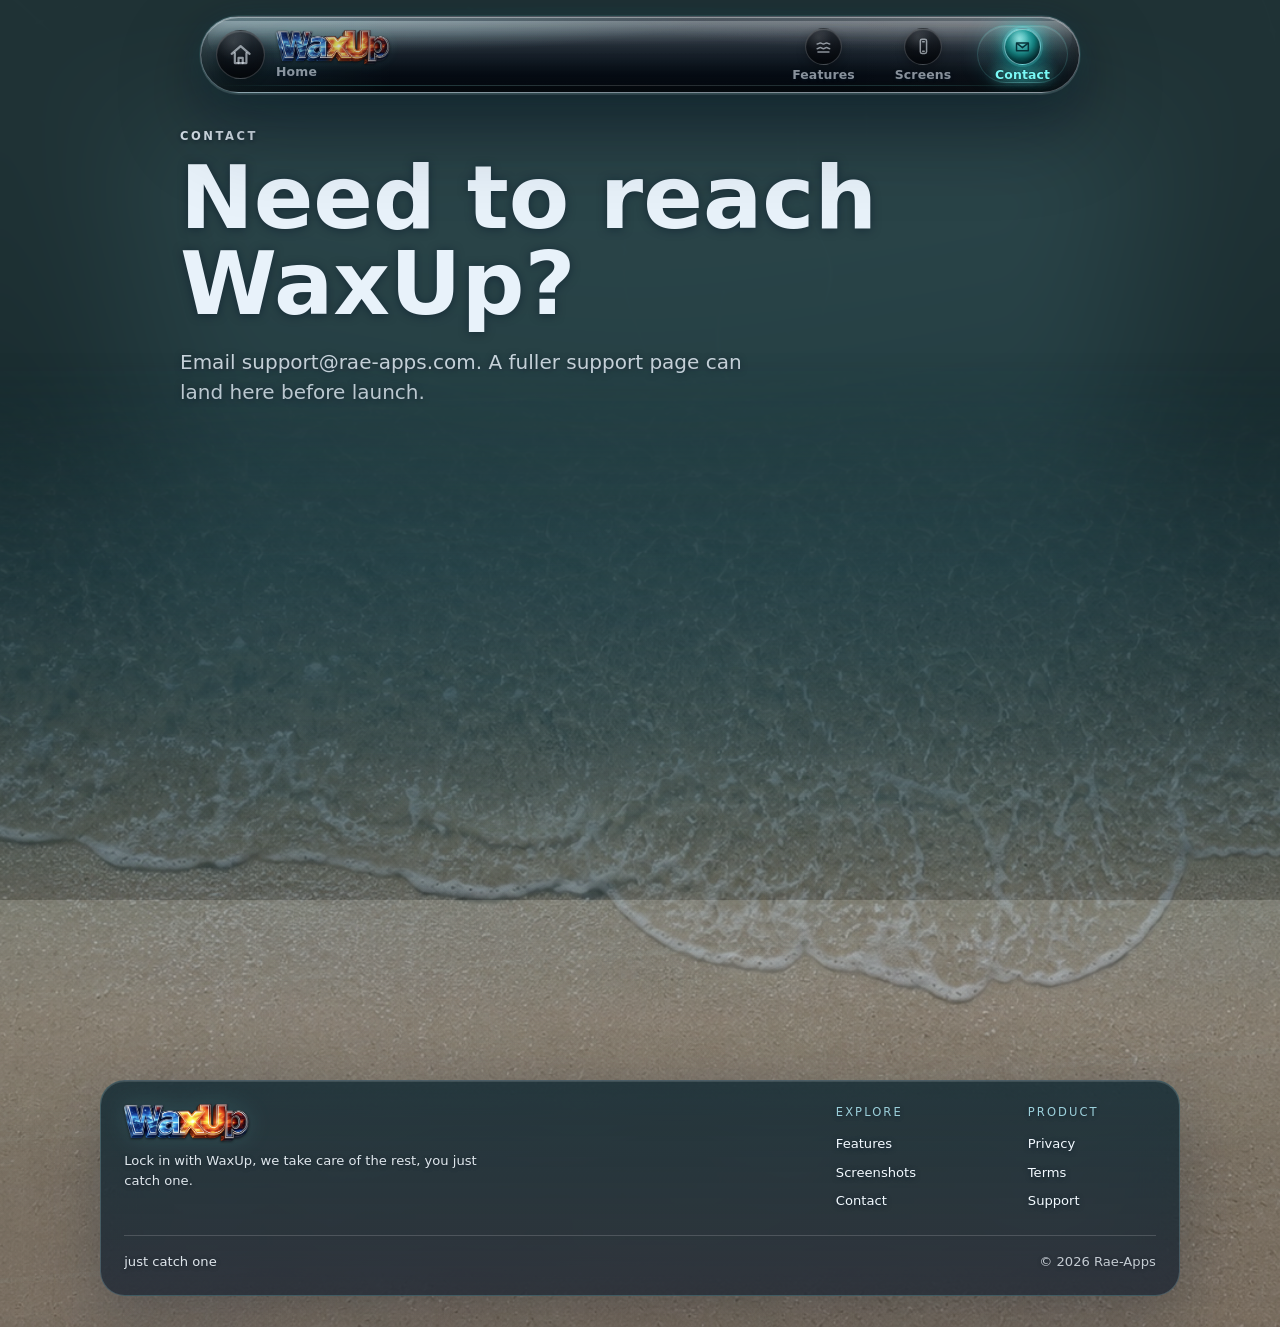
==== commit bd928dae: "Tighten footer and restore wet sand" ====
--- a/contact/index.html
+++ b/contact/index.html
@@ -1,3 +1,3 @@
-<!DOCTYPE html><html lang="en"> <head><meta charset="UTF-8"><meta name="viewport" content="width=device-width, initial-scale=1.0"><meta name="description" content="Contact WaxUp support."><meta name="generator" content="Astro v4.16.19"><link rel="canonical" href="https://jcali86.github.io/contact"><link rel="icon" type="image/svg+xml" href="/favicon.svg"><!-- Open Graph --><meta property="og:title" content="Contact — WaxUp"><meta property="og:description" content="Contact WaxUp support."><meta property="og:url" content="https://jcali86.github.io/contact"><meta property="og:type" content="website"><meta property="og:site_name" content="WaxUp"><title>Contact — WaxUp</title><meta name="astro-view-transitions-enabled" content="true"><meta name="astro-view-transitions-fallback" content="animate"><link rel="stylesheet" href="/_astro/contact.pP403oWT.css"><script type="module" src="/_astro/hoisted.CuqDJjSZ.js"></script></head> <body class="min-h-screen flex flex-col ocean-page">  <waxup-water-surface data-water-surface aria-hidden="true"> <div class="water-fallback" data-water-fallback></div> </waxup-water-surface>   <div class="bg-surface" aria-hidden="true"></div> <nav class="top-nav" aria-label="Primary"> <a class="nav-home-tab" href="/"> <span class="nav-icon nav-icon-home" aria-hidden="true"> <svg viewBox="0 0 24 24" fill="none" stroke="currentColor" stroke-width="2.1" stroke-linecap="round" stroke-linejoin="round"> <path d="M3.5 11.2 12 4l8.5 7.2"></path> <path d="M6.5 10.5V20h11v-9.5"></path> <path d="M10 20v-5h4v5"></path> </svg> </span> <span class="nav-home-copy"> <span class="brand-logo brand-logo-sm nav-wordmark" aria-label="WaxUp"><img class="brand-logo-img" src="/brand/waxup-logo-placeholder.png" width="1196" height="353" alt="WaxUp" decoding="async"></span> <span class="nav-home-label">Home</span> </span> <span class="nav-home-mobile-label">Home</span> </a> <ul class="nav-links"> <li> <a href="/features"> <span class="nav-icon" aria-hidden="true"> <svg viewBox="0 0 24 24" fill="none" stroke="currentColor" stroke-width="1.9" stroke-linecap="round" stroke-linejoin="round"> <path d="M4 15c2 0 2-1.5 4-1.5S10 15 12 15s2-1.5 4-1.5S18 15 20 15"></path> <path d="M4 9c2 0 2-1.5 4-1.5S10 9 12 9s2-1.5 4-1.5S18 9 20 9"></path> <path d="M5 19h14"></path> </svg> </span> <span class="nav-link-label">Features</span> </a> </li> <li> <a href="/screenshots"> <span class="nav-icon" aria-hidden="true"> <svg viewBox="0 0 24 24" fill="none" stroke="currentColor" stroke-width="1.9" stroke-linecap="round" stroke-linejoin="round"> <rect x="8" y="3" width="8" height="18" rx="2.2"></rect> <path d="M11 6h2"></path> <path d="M11 18h2"></path> </svg> </span> <span class="nav-link-label">Screens</span> </a> </li> <li> <a class="is-active" href="/contact" aria-current="page"> <span class="nav-icon" aria-hidden="true"> <svg viewBox="0 0 24 24" fill="none" stroke="currentColor" stroke-width="1.9" stroke-linecap="round" stroke-linejoin="round"> <path d="M4.5 7.5h15v10h-15z"></path> <path d="m5.5 8.5 6.5 5 6.5-5"></path> </svg> </span> <span class="nav-link-label">Contact</span> </a> </li> </ul> </nav> <main class="detail-page"> <header class="detail-hero"> <p class="section-eyebrow">Contact</p> <h1>Need to reach WaxUp?</h1> <p>
+<!DOCTYPE html><html lang="en"> <head><meta charset="UTF-8"><meta name="viewport" content="width=device-width, initial-scale=1.0"><meta name="description" content="Contact WaxUp support."><meta name="generator" content="Astro v4.16.19"><link rel="canonical" href="https://jcali86.github.io/contact"><link rel="icon" type="image/svg+xml" href="/favicon.svg"><!-- Open Graph --><meta property="og:title" content="Contact — WaxUp"><meta property="og:description" content="Contact WaxUp support."><meta property="og:url" content="https://jcali86.github.io/contact"><meta property="og:type" content="website"><meta property="og:site_name" content="WaxUp"><title>Contact — WaxUp</title><meta name="astro-view-transitions-enabled" content="true"><meta name="astro-view-transitions-fallback" content="animate"><link rel="stylesheet" href="/_astro/contact.ByXqDvGJ.css"><script type="module" src="/_astro/hoisted.CuqDJjSZ.js"></script></head> <body class="min-h-screen flex flex-col ocean-page">  <waxup-water-surface data-water-surface aria-hidden="true"> <div class="water-fallback" data-water-fallback></div> </waxup-water-surface>   <div class="bg-surface" aria-hidden="true"></div> <nav class="top-nav" aria-label="Primary"> <a class="nav-home-tab" href="/"> <span class="nav-icon nav-icon-home" aria-hidden="true"> <svg viewBox="0 0 24 24" fill="none" stroke="currentColor" stroke-width="2.1" stroke-linecap="round" stroke-linejoin="round"> <path d="M3.5 11.2 12 4l8.5 7.2"></path> <path d="M6.5 10.5V20h11v-9.5"></path> <path d="M10 20v-5h4v5"></path> </svg> </span> <span class="nav-home-copy"> <span class="brand-logo brand-logo-sm nav-wordmark" aria-label="WaxUp"><img class="brand-logo-img" src="/brand/waxup-logo-placeholder.png" width="1196" height="353" alt="WaxUp" decoding="async"></span> <span class="nav-home-label">Home</span> </span> <span class="nav-home-mobile-label">Home</span> </a> <ul class="nav-links"> <li> <a href="/features"> <span class="nav-icon" aria-hidden="true"> <svg viewBox="0 0 24 24" fill="none" stroke="currentColor" stroke-width="1.9" stroke-linecap="round" stroke-linejoin="round"> <path d="M4 15c2 0 2-1.5 4-1.5S10 15 12 15s2-1.5 4-1.5S18 15 20 15"></path> <path d="M4 9c2 0 2-1.5 4-1.5S10 9 12 9s2-1.5 4-1.5S18 9 20 9"></path> <path d="M5 19h14"></path> </svg> </span> <span class="nav-link-label">Features</span> </a> </li> <li> <a href="/screenshots"> <span class="nav-icon" aria-hidden="true"> <svg viewBox="0 0 24 24" fill="none" stroke="currentColor" stroke-width="1.9" stroke-linecap="round" stroke-linejoin="round"> <rect x="8" y="3" width="8" height="18" rx="2.2"></rect> <path d="M11 6h2"></path> <path d="M11 18h2"></path> </svg> </span> <span class="nav-link-label">Screens</span> </a> </li> <li> <a class="is-active" href="/contact" aria-current="page"> <span class="nav-icon" aria-hidden="true"> <svg viewBox="0 0 24 24" fill="none" stroke="currentColor" stroke-width="1.9" stroke-linecap="round" stroke-linejoin="round"> <path d="M4.5 7.5h15v10h-15z"></path> <path d="m5.5 8.5 6.5 5 6.5-5"></path> </svg> </span> <span class="nav-link-label">Contact</span> </a> </li> </ul> </nav> <main class="detail-page"> <header class="detail-hero"> <p class="section-eyebrow">Contact</p> <h1>Need to reach WaxUp?</h1> <p>
 Email <a href="mailto:support@rae-apps.com">support@rae-apps.com</a>. A fuller support page can land here before launch.
 </p> </header> </main> <footer class="site-footer"> <div class="footer-beach" aria-hidden="true"></div> <div class="footer-panel"> <div class="footer-grid"> <div class="footer-brand"> <a href="/" class="brand-logo brand-logo-sm footer-wordmark" aria-label="WaxUp home"><img class="brand-logo-img" src="/brand/waxup-logo-placeholder.png" width="1196" height="353" alt="WaxUp" decoding="async"></a> <p>Lock in with WaxUp, we take care of the rest, you just catch one.</p> </div> <div class="footer-column"> <h2>Explore</h2> <a href="/features">Features</a> <a href="/screenshots">Screenshots</a> <a href="/contact">Contact</a> </div> <div class="footer-column"> <h2>Product</h2> <a href="/privacy">Privacy</a> <a href="/terms">Terms</a> <a href="mailto:support@rae-apps.com">Support</a> </div> </div> <div class="footer-bottom"> <span>just catch one</span> <span class="copyright">© 2026 Rae-Apps</span> </div> </div> </footer>  </body></html>
--- a/_astro/contact.ByXqDvGJ.css
+++ b/_astro/contact.ByXqDvGJ.css
@@ -0,0 +1 @@
+:root{--brand-gradient: linear-gradient(135deg, #C2421A 0%, #552842 50%, #0E1E3D 100%);--brand-electric: #79FAF7;--day-bg: #FAFAF7;--day-sky: #B8E0F4;--day-blue: #5DCFF5;--day-sun: #FFE45E;--day-tangerine: #F08F4A;--day-ink: #1A1612;--night-bg: #051427;--night-surface: #0B1E3A;--night-moon: #5EB5E0;--night-electric: #79FAF7;--night-highlight: #E8F2FA;--surface-bg: var(--day-bg);--surface-text: var(--day-ink);--surface-accent: var(--day-blue)}@media (prefers-color-scheme: dark){:root{--surface-bg: var(--night-bg);--surface-text: var(--night-highlight);--surface-accent: var(--night-electric)}}:root[data-mode=light]{--surface-bg: var(--day-bg);--surface-text: var(--day-ink);--surface-accent: var(--day-blue)}:root[data-mode=dark]{--surface-bg: var(--night-bg);--surface-text: var(--night-highlight);--surface-accent: var(--night-electric)}*,:before,:after{--tw-border-spacing-x: 0;--tw-border-spacing-y: 0;--tw-translate-x: 0;--tw-translate-y: 0;--tw-rotate: 0;--tw-skew-x: 0;--tw-skew-y: 0;--tw-scale-x: 1;--tw-scale-y: 1;--tw-pan-x: ;--tw-pan-y: ;--tw-pinch-zoom: ;--tw-scroll-snap-strictness: proximity;--tw-gradient-from-position: ;--tw-gradient-via-position: ;--tw-gradient-to-position: ;--tw-ordinal: ;--tw-slashed-zero: ;--tw-numeric-figure: ;--tw-numeric-spacing: ;--tw-numeric-fraction: ;--tw-ring-inset: ;--tw-ring-offset-width: 0px;--tw-ring-offset-color: #fff;--tw-ring-color: rgb(59 130 246 / .5);--tw-ring-offset-shadow: 0 0 #0000;--tw-ring-shadow: 0 0 #0000;--tw-shadow: 0 0 #0000;--tw-shadow-colored: 0 0 #0000;--tw-blur: ;--tw-brightness: ;--tw-contrast: ;--tw-grayscale: ;--tw-hue-rotate: ;--tw-invert: ;--tw-saturate: ;--tw-sepia: ;--tw-drop-shadow: ;--tw-backdrop-blur: ;--tw-backdrop-brightness: ;--tw-backdrop-contrast: ;--tw-backdrop-grayscale: ;--tw-backdrop-hue-rotate: ;--tw-backdrop-invert: ;--tw-backdrop-opacity: ;--tw-backdrop-saturate: ;--tw-backdrop-sepia: ;--tw-contain-size: ;--tw-contain-layout: ;--tw-contain-paint: ;--tw-contain-style: }::backdrop{--tw-border-spacing-x: 0;--tw-border-spacing-y: 0;--tw-translate-x: 0;--tw-translate-y: 0;--tw-rotate: 0;--tw-skew-x: 0;--tw-skew-y: 0;--tw-scale-x: 1;--tw-scale-y: 1;--tw-pan-x: ;--tw-pan-y: ;--tw-pinch-zoom: ;--tw-scroll-snap-strictness: proximity;--tw-gradient-from-position: ;--tw-gradient-via-position: ;--tw-gradient-to-position: ;--tw-ordinal: ;--tw-slashed-zero: ;--tw-numeric-figure: ;--tw-numeric-spacing: ;--tw-numeric-fraction: ;--tw-ring-inset: ;--tw-ring-offset-width: 0px;--tw-ring-offset-color: #fff;--tw-ring-color: rgb(59 130 246 / .5);--tw-ring-offset-shadow: 0 0 #0000;--tw-ring-shadow: 0 0 #0000;--tw-shadow: 0 0 #0000;--tw-shadow-colored: 0 0 #0000;--tw-blur: ;--tw-brightness: ;--tw-contrast: ;--tw-grayscale: ;--tw-hue-rotate: ;--tw-invert: ;--tw-saturate: ;--tw-sepia: ;--tw-drop-shadow: ;--tw-backdrop-blur: ;--tw-backdrop-brightness: ;--tw-backdrop-contrast: ;--tw-backdrop-grayscale: ;--tw-backdrop-hue-rotate: ;--tw-backdrop-invert: ;--tw-backdrop-opacity: ;--tw-backdrop-saturate: ;--tw-backdrop-sepia: ;--tw-contain-size: ;--tw-contain-layout: ;--tw-contain-paint: ;--tw-contain-style: }*,:before,:after{box-sizing:border-box;border-width:0;border-style:solid;border-color:#e5e7eb}:before,:after{--tw-content: ""}html,:host{line-height:1.5;-webkit-text-size-adjust:100%;-moz-tab-size:4;-o-tab-size:4;tab-size:4;font-family:-apple-system,BlinkMacSystemFont,SF Pro Display,Segoe UI,system-ui,sans-serif;font-feature-settings:normal;font-variation-settings:normal;-webkit-tap-highlight-color:transparent}body{margin:0;line-height:inherit}hr{height:0;color:inherit;border-top-width:1px}abbr:where([title]){-webkit-text-decoration:underline dotted;text-decoration:underline dotted}h1,h2,h3,h4,h5,h6{font-size:inherit;font-weight:inherit}a{color:inherit;text-decoration:inherit}b,strong{font-weight:bolder}code,kbd,samp,pre{font-family:ui-monospace,SFMono-Regular,Menlo,Monaco,Consolas,Liberation Mono,Courier New,monospace;font-feature-settings:normal;font-variation-settings:normal;font-size:1em}small{font-size:80%}sub,sup{font-size:75%;line-height:0;position:relative;vertical-align:baseline}sub{bottom:-.25em}sup{top:-.5em}table{text-indent:0;border-color:inherit;border-collapse:collapse}button,input,optgroup,select,textarea{font-family:inherit;font-feature-settings:inherit;font-variation-settings:inherit;font-size:100%;font-weight:inherit;line-height:inherit;letter-spacing:inherit;color:inherit;margin:0;padding:0}button,select{text-transform:none}button,input:where([type=button]),input:where([type=reset]),input:where([type=submit]){-webkit-appearance:button;background-color:transparent;background-image:none}:-moz-focusring{outline:auto}:-moz-ui-invalid{box-shadow:none}progress{vertical-align:baseline}::-webkit-inner-spin-button,::-webkit-outer-spin-button{height:auto}[type=search]{-webkit-appearance:textfield;outline-offset:-2px}::-webkit-search-decoration{-webkit-appearance:none}::-webkit-file-upload-button{-webkit-appearance:button;font:inherit}summary{display:list-item}blockquote,dl,dd,h1,h2,h3,h4,h5,h6,hr,figure,p,pre{margin:0}fieldset{margin:0;padding:0}legend{padding:0}ol,ul,menu{list-style:none;margin:0;padding:0}dialog{padding:0}textarea{resize:vertical}input::-moz-placeholder,textarea::-moz-placeholder{opacity:1;color:#9ca3af}input::placeholder,textarea::placeholder{opacity:1;color:#9ca3af}button,[role=button]{cursor:pointer}:disabled{cursor:default}img,svg,video,canvas,audio,iframe,embed,object{display:block;vertical-align:middle}img,video{max-width:100%;height:auto}[hidden]:where(:not([hidden=until-found])){display:none}.container{width:100%}@media (min-width: 640px){.container{max-width:640px}}@media (min-width: 768px){.container{max-width:768px}}@media (min-width: 1024px){.container{max-width:1024px}}@media (min-width: 1280px){.container{max-width:1280px}}@media (min-width: 1536px){.container{max-width:1536px}}.visible{visibility:visible}.collapse{visibility:collapse}.static{position:static}.fixed{position:fixed}.absolute{position:absolute}.relative{position:relative}.sticky{position:sticky}.isolate{isolation:isolate}.block{display:block}.flex{display:flex}.grid{display:grid}.hidden{display:none}.min-h-screen{min-height:100vh}.transform{transform:translate(var(--tw-translate-x),var(--tw-translate-y)) rotate(var(--tw-rotate)) skew(var(--tw-skew-x)) skewY(var(--tw-skew-y)) scaleX(var(--tw-scale-x)) scaleY(var(--tw-scale-y))}.resize{resize:both}.flex-col{flex-direction:column}.rounded{border-radius:.25rem}.border{border-width:1px}.uppercase{text-transform:uppercase}.italic{font-style:italic}.shadow{--tw-shadow: 0 1px 3px 0 rgb(0 0 0 / .1), 0 1px 2px -1px rgb(0 0 0 / .1);--tw-shadow-colored: 0 1px 3px 0 var(--tw-shadow-color), 0 1px 2px -1px var(--tw-shadow-color);box-shadow:var(--tw-ring-offset-shadow, 0 0 #0000),var(--tw-ring-shadow, 0 0 #0000),var(--tw-shadow)}.outline{outline-style:solid}.ring{--tw-ring-offset-shadow: var(--tw-ring-inset) 0 0 0 var(--tw-ring-offset-width) var(--tw-ring-offset-color);--tw-ring-shadow: var(--tw-ring-inset) 0 0 0 calc(3px + var(--tw-ring-offset-width)) var(--tw-ring-color);box-shadow:var(--tw-ring-offset-shadow),var(--tw-ring-shadow),var(--tw-shadow, 0 0 #0000)}.blur{--tw-blur: blur(8px);filter:var(--tw-blur) var(--tw-brightness) var(--tw-contrast) var(--tw-grayscale) var(--tw-hue-rotate) var(--tw-invert) var(--tw-saturate) var(--tw-sepia) var(--tw-drop-shadow)}.drop-shadow{--tw-drop-shadow: drop-shadow(0 1px 2px rgb(0 0 0 / .1)) drop-shadow(0 1px 1px rgb(0 0 0 / .06));filter:var(--tw-blur) var(--tw-brightness) var(--tw-contrast) var(--tw-grayscale) var(--tw-hue-rotate) var(--tw-invert) var(--tw-saturate) var(--tw-sepia) var(--tw-drop-shadow)}.filter{filter:var(--tw-blur) var(--tw-brightness) var(--tw-contrast) var(--tw-grayscale) var(--tw-hue-rotate) var(--tw-invert) var(--tw-saturate) var(--tw-sepia) var(--tw-drop-shadow)}.transition{transition-property:color,background-color,border-color,text-decoration-color,fill,stroke,opacity,box-shadow,transform,filter,backdrop-filter;transition-timing-function:cubic-bezier(.4,0,.2,1);transition-duration:.15s}:root{color-scheme:light dark}html{-webkit-font-smoothing:antialiased;-moz-osx-font-smoothing:grayscale;text-rendering:optimizeLegibility;background:var(--surface-bg);color:var(--surface-text)}body{margin:0;padding:0;font-family:-apple-system,BlinkMacSystemFont,SF Pro Display,Segoe UI,system-ui,sans-serif;color:var(--surface-text)}body.ocean-page{--surface-bg: var(--night-bg);--surface-text: var(--night-highlight);--surface-accent: var(--night-electric);color:var(--surface-text)}a{color:inherit;text-decoration:none}.tabular{font-variant-numeric:tabular-nums}.gradient-text{background-image:var(--brand-gradient);-webkit-background-clip:text;background-clip:text;color:transparent;background-color:#c2421a}.wordmark-halo{position:relative;display:inline-block}.wordmark-halo:before{content:"";position:absolute;inset:-15% -10%;background:radial-gradient(ellipse 70% 80% at 75% 50%,#79faf738,#79faf700 60%);z-index:-1;pointer-events:none;opacity:0}:root[data-mode=dark] .wordmark-halo:before{opacity:1}@media (prefers-color-scheme: dark){:root:not([data-mode=light]) .wordmark-halo:before{opacity:1}}.brand-logo{position:relative;display:inline-flex;align-items:center;justify-content:center;line-height:0;vertical-align:middle}.brand-logo-img{display:block;width:var(--brand-logo-width, 16rem);height:auto;max-width:100%;filter:drop-shadow(0 2px 2px rgba(0,0,0,.5)) drop-shadow(0 0 20px rgba(121,250,247,.16))}.brand-logo-sm{--brand-logo-width: 6.4rem}.brand-logo-md{--brand-logo-width: 14rem}.brand-logo-lg{--brand-logo-width: min(28rem, 78vw)}.brand-logo-xl{--brand-logo-width: min(47rem, 86vw)}.brand-logo-halo:before{content:"";position:absolute;z-index:-1;inset:3% 7% 8%;border-radius:999px;background:radial-gradient(ellipse at 36% 50%,rgba(72,184,255,.18),transparent 56%),radial-gradient(ellipse at 64% 50%,rgba(255,128,38,.16),transparent 56%),radial-gradient(ellipse at center,rgba(121,250,247,.12),transparent 68%);filter:blur(18px);pointer-events:none}.brand-logo-halo .brand-logo-img{filter:drop-shadow(0 8px 18px rgba(2,18,27,.62)) drop-shadow(0 0 30px rgba(121,250,247,.2))}.teal-torch{color:#fff;text-shadow:0 0 1px rgba(0,0,0,.4),0 0 4px rgba(121,250,247,.9),0 0 16px rgba(121,250,247,.6);font-weight:700;letter-spacing:.02em}.chip{display:inline-flex;align-items:center;gap:.375rem;padding:.2rem .55rem;border-radius:9999px;font-size:.6875rem;font-weight:600;letter-spacing:.01em;white-space:nowrap;line-height:1.2}.chip-go{background:#5dcff52e;color:#1b89b8}.chip-caution{background:#f08f4a33;color:#b85b1e}.chip-stop{background:#dc354526;color:#b72436}:root[data-mode=dark] .chip-go{background:#79faf726;color:var(--night-electric)}:root[data-mode=dark] .chip-caution{background:#ffe45e33;color:var(--day-sun)}:root[data-mode=dark] .chip-stop{background:#dc354538;color:#ff8a95}@media (prefers-color-scheme: dark){:root:not([data-mode=light]) .chip-go{background:#79faf726;color:var(--night-electric)}:root:not([data-mode=light]) .chip-caution{background:#ffe45e33;color:var(--day-sun)}:root:not([data-mode=light]) .chip-stop{background:#dc354538;color:#ff8a95}}.glass-dark{background:linear-gradient(180deg,#0a1628eb,#050b14f5);border:1px solid rgba(121,250,247,.08);backdrop-filter:blur(20px);-webkit-backdrop-filter:blur(20px);box-shadow:inset 0 1px #ffffff0a,0 10px 30px #0006}:root{--top-nav-offset: calc(1rem + env(safe-area-inset-top, 0px)) ;--top-nav-height: 4.35rem;--top-nav-bottom-gap: clamp(.75rem, 2vh, 1.15rem);--top-nav-clearance: calc(var(--top-nav-offset) + var(--top-nav-height) + var(--top-nav-bottom-gap));--phone-stage-caption-space: 4.25rem}.bg-surface{position:fixed;inset:0;z-index:-20;background:var(--surface-bg);pointer-events:none}.top-nav{position:fixed;top:var(--top-nav-offset);left:50%;transform:translate(-50%);z-index:30;display:flex;align-items:center;justify-content:space-between;gap:.62rem;width:min(880px,calc(100% - 2rem));min-height:var(--top-nav-height);padding:.44rem .58rem;margin:0;box-sizing:border-box;border-radius:9999px;overflow:hidden;isolation:isolate;background:radial-gradient(ellipse at 13% -10%,rgba(183,244,255,.28),transparent 38%),radial-gradient(ellipse at 92% 0%,rgba(255,255,255,.14),transparent 34%),linear-gradient(92deg,rgba(121,250,247,.11),transparent 22%,transparent 72%,rgba(255,255,255,.045)),linear-gradient(180deg,#5e6871bd,#222a33d6 38%,#080e17e6 78%,#03080feb),#051427b8;border:1px solid rgba(216,229,236,.34);box-shadow:inset 0 1px #ffffff5c,inset 0 16px 28px #ffffff0e,inset 0 -18px 30px #00000061,inset 18px 0 34px #ffffff0b,inset -18px 0 34px #00000029,0 2px #ffffff1a,0 18px 46px #010d1657,0 34px 90px #05142747,0 0 0 1px #79faf71a,0 0 36px #79faf70f;backdrop-filter:blur(30px) saturate(1.24);-webkit-backdrop-filter:blur(30px) saturate(1.24)}.top-nav:before,.top-nav:after{content:"";position:absolute;pointer-events:none}.top-nav:before{z-index:-1;inset:.26rem .46rem auto;height:46%;border-radius:9999px;background:linear-gradient(180deg,rgba(255,255,255,.26),rgba(255,255,255,.055) 48%,transparent),radial-gradient(ellipse at 18% 0%,rgba(183,244,255,.18),transparent 55%);opacity:.86}.top-nav:after{left:1.05rem;right:1.05rem;bottom:.38rem;height:1px;background:linear-gradient(90deg,transparent,rgba(121,250,247,.28) 18%,rgba(255,255,255,.2) 50%,rgba(121,250,247,.22) 82%,transparent);opacity:.76}:root[data-mode=light] .top-nav{background:linear-gradient(180deg,#ffffffeb,#f8faf9d1 52%,#e4eae9c7),#fafaf7d1;border-color:#0b1e3a1f;box-shadow:inset 0 2px #ffffffc7,inset 0 -2px #0e1e3d1a,0 22px 60px #0e1e3d29}@media (prefers-color-scheme: light){:root:not([data-mode=dark]) .top-nav{background:linear-gradient(180deg,#ffffffeb,#f8faf9d1 52%,#e4eae9c7),#fafaf7d1;border-color:#0b1e3a1f;box-shadow:inset 0 2px #ffffffc7,inset 0 -2px #0e1e3d1a,0 22px 60px #0e1e3d29}}:root body.ocean-page .top-nav{background:radial-gradient(ellipse at 13% -10%,rgba(183,244,255,.28),transparent 38%),radial-gradient(ellipse at 92% 0%,rgba(255,255,255,.14),transparent 34%),linear-gradient(92deg,rgba(121,250,247,.11),transparent 22%,transparent 72%,rgba(255,255,255,.045)),linear-gradient(180deg,#5e6871bd,#222a33d6 38%,#080e17e6 78%,#03080feb),#051427b8;border-color:#d8e5ec57;box-shadow:inset 0 1px #ffffff5c,inset 0 16px 28px #ffffff0e,inset 0 -18px 30px #00000061,inset 18px 0 34px #ffffff0b,inset -18px 0 34px #00000029,0 2px #ffffff1a,0 18px 46px #010d1657,0 34px 90px #05142747,0 0 0 1px #79faf71a,0 0 36px #79faf70f}.nav-home-tab,.nav-links a{position:relative;display:inline-flex;align-items:center;border-radius:9999px;color:#e8f2fab8;isolation:isolate;transition:opacity .2s ease,transform .2s ease,color .2s ease}.nav-home-tab:before,.nav-links a:before{content:"";position:absolute;z-index:-1;inset:.08rem;border-radius:9999px;background:radial-gradient(ellipse at 48% 0%,rgba(183,244,255,.15),transparent 52%),linear-gradient(180deg,#ffffff0e,#ffffff03);border:1px solid rgba(255,255,255,.055);opacity:0;transform:scale(.96);transition:opacity .2s ease,transform .2s ease}.nav-home-tab:after,.nav-links a:after{content:"";position:absolute;left:22%;right:22%;bottom:.22rem;z-index:-1;height:.28rem;border-radius:9999px;background:radial-gradient(ellipse at center,rgba(121,250,247,.46),transparent 68%);filter:blur(5px);opacity:0;transition:opacity .2s ease,transform .2s ease;transform:scaleX(.72)}.nav-home-tab{flex:0 0 auto;gap:.68rem;min-width:12.15rem;min-height:3.45rem;padding:.32rem .86rem .32rem .38rem}.nav-home-tab.is-active{color:var(--night-electric)}.nav-home-tab:hover,.nav-links a:hover{opacity:.96;transform:translateY(-1px)}.nav-home-tab:hover:before,.nav-links a:hover:before{opacity:.64;transform:scale(1)}.nav-home-tab:hover:after,.nav-links a:hover:after{opacity:.34;transform:scaleX(.92)}.nav-icon{width:2.35rem;height:2.35rem;display:grid;place-items:center;flex:none;border-radius:9999px;color:#e8f2fa94;background:radial-gradient(circle at 35% 20%,rgba(255,255,255,.18),transparent 38%),radial-gradient(circle at 50% 76%,rgba(0,0,0,.42),transparent 56%),linear-gradient(180deg,#293039e0,#05090ff0);border:1px solid rgba(255,255,255,.19);box-shadow:inset 0 1px 1px #ffffff3d,inset 0 -12px 18px #0006,0 5px 11px #0000004d,0 0 0 1px #0003}.nav-icon svg{width:1.18rem;height:1.18rem}.nav-icon-home{width:3.05rem;height:3.05rem;color:#07333a;background:radial-gradient(circle at 42% 32%,#79faf7f0,#13c9c399 46%,#062a31e0 76%),#0a3039;border-color:#b7f4ff8c;box-shadow:0 0 0 2px #79faf729,0 0 28px #00eee875,inset 0 1px #ffffff6b,inset 0 -16px 20px #00000052}.nav-icon-home svg{width:1.58rem;height:1.58rem;filter:drop-shadow(0 0 7px rgba(121,250,247,.82))}.nav-home-copy{display:flex;flex-direction:column;gap:.16rem;line-height:1}.nav-wordmark{--brand-logo-width: 7.15rem;justify-content:flex-start}.nav-wordmark .brand-logo-img{filter:drop-shadow(0 1px 1px rgba(0,0,0,.58)) drop-shadow(0 0 12px rgba(121,250,247,.16)) drop-shadow(0 0 1px rgba(255,255,255,.22))}.nav-home-label,.nav-home-mobile-label,.nav-link-label{font-family:-apple-system,ui-rounded,SF Pro Rounded,system-ui,sans-serif;font-weight:800;letter-spacing:.01em;line-height:1}.nav-home-label{color:var(--night-electric);font-size:.78rem;text-shadow:0 0 2px rgba(0,0,0,.7),0 0 12px rgba(121,250,247,.85),0 0 22px rgba(121,250,247,.48)}.nav-home-mobile-label{display:none;color:var(--night-electric);font-size:.62rem;text-shadow:0 0 2px rgba(0,0,0,.72),0 0 12px rgba(121,250,247,.85),0 0 20px rgba(121,250,247,.44)}.nav-links{flex:1;min-width:0;display:flex;align-items:center;justify-content:flex-end;gap:.32rem;list-style:none;margin:0;padding:0}.nav-links li{min-width:0}.nav-links a{min-width:5.9rem;min-height:3.35rem;flex-direction:column;justify-content:center;gap:.22rem;padding:.22rem .38rem}.nav-links a:hover .nav-icon{color:#b7f4ffeb}.nav-link-label{color:#e8f2fa94;font-size:.78rem;text-shadow:0 1px 3px rgba(5,20,39,.65)}:root[data-mode=light] .nav-home-tab,:root[data-mode=light] .nav-links a{color:#0e1e3d99}:root[data-mode=light] .nav-icon{color:#0e1e3d85;background:radial-gradient(circle at 38% 22%,rgba(255,255,255,.95),transparent 44%),linear-gradient(180deg,#ffffffdb,#e6eae9c7);border-color:#fffc;box-shadow:inset 0 1px 1px #ffffffd9,inset 0 -10px 18px #0e1e3d0f,0 6px 16px #0e1e3d14}:root[data-mode=light] .nav-icon-home{color:#0e1e3d;background:radial-gradient(circle at 44% 30%,#f6fffffa,#c2fbf9c7 50%,#e8f6f4db 78%),#f6fbfb;border-color:#79faf78c;box-shadow:0 0 0 2px #79faf738,0 0 24px #79faf757,inset 0 1px #fffffff5,inset 0 -14px 22px #0e1e3d0d}:root[data-mode=light] .nav-link-label{color:#0e1e3d8c;text-shadow:none}:root[data-mode=light] .nav-home-label{color:var(--night-electric);text-shadow:0 0 10px rgba(121,250,247,.55),0 0 18px rgba(121,250,247,.34)}@media (prefers-color-scheme: light){:root:not([data-mode=dark]) .nav-home-tab,:root:not([data-mode=dark]) .nav-links a{color:#0e1e3d99}:root:not([data-mode=dark]) .nav-icon{color:#0e1e3d85;background:radial-gradient(circle at 38% 22%,rgba(255,255,255,.95),transparent 44%),linear-gradient(180deg,#ffffffdb,#e6eae9c7);border-color:#fffc;box-shadow:inset 0 1px 1px #ffffffd9,inset 0 -10px 18px #0e1e3d0f,0 6px 16px #0e1e3d14}:root:not([data-mode=dark]) .nav-icon-home{color:#0e1e3d;background:radial-gradient(circle at 44% 30%,#f6fffffa,#c2fbf9c7 50%,#e8f6f4db 78%),#f6fbfb;border-color:#79faf78c;box-shadow:0 0 0 2px #79faf738,0 0 24px #79faf757,inset 0 1px #fffffff5,inset 0 -14px 22px #0e1e3d0d}:root:not([data-mode=dark]) .nav-link-label{color:#0e1e3d8c;text-shadow:none}:root:not([data-mode=dark]) .nav-home-label{color:var(--night-electric);text-shadow:0 0 10px rgba(121,250,247,.55),0 0 18px rgba(121,250,247,.34)}}:root body.ocean-page .nav-home-tab,:root body.ocean-page .nav-links a{color:#e8f2fab8}:root body.ocean-page .nav-icon{color:#e8f2fa94;background:radial-gradient(circle at 35% 25%,rgba(255,255,255,.11),transparent 38%),linear-gradient(180deg,#20262ec7,#05090fe6);border-color:#ffffff29;box-shadow:inset 0 1px 1px #ffffff2e,inset 0 -12px 18px #00000057,0 4px 10px #0000003d}:root body.ocean-page .nav-icon-home{color:#07333a;background:radial-gradient(circle at 42% 32%,#79faf7f0,#13c9c399 46%,#062a31e0 76%),#0a3039;border-color:#b7f4ff8c;box-shadow:0 0 0 2px #79faf729,0 0 28px #00eee875,inset 0 1px #ffffff6b,inset 0 -16px 20px #00000052}:root body.ocean-page .nav-link-label{color:#e8f2fa94;text-shadow:0 1px 3px rgba(5,20,39,.65)}:root body.ocean-page .nav-home-label{color:var(--night-electric);text-shadow:0 0 2px rgba(0,0,0,.7),0 0 12px rgba(121,250,247,.85),0 0 22px rgba(121,250,247,.48)}.top-nav .nav-home-tab:not(.is-active) .nav-icon-home{color:#e8f2fa94;background:radial-gradient(circle at 35% 25%,rgba(255,255,255,.11),transparent 38%),linear-gradient(180deg,#20262ec7,#05090fe6);border-color:#ffffff29;box-shadow:inset 0 1px 1px #ffffff2e,inset 0 -12px 18px #00000057,0 4px 10px #0000003d}.top-nav .nav-home-tab:not(.is-active) .nav-icon-home svg{filter:none}.top-nav .nav-home-tab:not(.is-active) .nav-home-label,.top-nav .nav-home-tab:not(.is-active) .nav-home-mobile-label{color:#e8f2fa94;text-shadow:0 1px 3px rgba(5,20,39,.65)}.top-nav .nav-home-tab:not(.is-active) .nav-wordmark{opacity:.9}.top-nav .nav-home-tab:not(.is-active) .nav-wordmark .brand-logo-img{filter:saturate(.9) brightness(.88) drop-shadow(0 1px 1px rgba(0,0,0,.5)) drop-shadow(0 0 8px rgba(121,250,247,.08))}.top-nav .nav-home-tab.is-active .nav-wordmark .brand-logo-img{filter:drop-shadow(0 1px 1px rgba(0,0,0,.58)) drop-shadow(0 0 14px rgba(121,250,247,.2))}.top-nav .nav-home-tab.is-active .nav-icon-home,.top-nav .nav-links a.is-active .nav-icon{color:#07333a;background:radial-gradient(circle at 40% 26%,rgba(255,255,255,.34),transparent 30%),radial-gradient(circle at 42% 32%,#79faf7f5,#13c9c3a3 46%,#062a31e6 76%),#0a3039;border-color:#b7f4ff8c;box-shadow:0 0 0 2px #79faf729,0 0 18px #00eee866,0 0 38px #00eee847,inset 0 1px #ffffff6b,inset 0 -16px 20px #00000052}.top-nav .nav-home-tab.is-active:before,.top-nav .nav-links a.is-active:before{opacity:1;transform:scale(1);background:radial-gradient(ellipse at 50% 10%,rgba(183,244,255,.2),transparent 46%),radial-gradient(ellipse at 50% 100%,rgba(0,238,232,.1),transparent 60%),linear-gradient(180deg,#79faf71b,#ffffff05);border-color:#79faf724;box-shadow:inset 0 1px #ffffff1f,0 0 22px #79faf71a}.top-nav .nav-home-tab.is-active:after,.top-nav .nav-links a.is-active:after{opacity:.82;transform:scaleX(1)}.top-nav .nav-home-tab.is-active .nav-icon-home svg,.top-nav .nav-links a.is-active .nav-icon svg{filter:drop-shadow(0 0 7px rgba(121,250,247,.82))}.top-nav .nav-home-tab.is-active .nav-home-label,.top-nav .nav-home-tab.is-active .nav-home-mobile-label,.top-nav .nav-links a.is-active .nav-link-label{color:var(--night-electric);text-shadow:0 0 2px rgba(0,0,0,.7),0 0 12px rgba(121,250,247,.85),0 0 22px rgba(121,250,247,.48)}@media (max-width: 480px){:root{--top-nav-offset: calc(.45rem + env(safe-area-inset-top, 0px)) ;--top-nav-height: 2.92rem;--top-nav-bottom-gap: .48rem;--phone-stage-caption-space: 3.9rem}.top-nav{width:calc(100% - .85rem);gap:.08rem;padding:.18rem .24rem;border-color:#d8e5ec38;box-shadow:inset 0 1px #fff3,inset 0 -1px #0000003d,0 14px 34px #05142747}.top-nav:before{inset:.22rem .32rem auto;height:38%}.top-nav:after{left:.8rem;right:.8rem;bottom:.3rem}.nav-home-tab{min-width:auto;min-height:2.52rem;flex-direction:column;justify-content:center;gap:.11rem;padding:.12rem .08rem}.nav-home-copy{display:none}.nav-home-mobile-label{display:block}.nav-links{gap:.04rem}.nav-links li{flex:1 1 0}.nav-links a{width:100%;min-width:0;min-height:2.48rem;gap:.12rem;padding:.12rem .1rem}.nav-icon{width:1.62rem;height:1.62rem}.nav-icon svg{width:.9rem;height:.9rem}.nav-icon-home{width:2.02rem;height:2.02rem;box-shadow:0 0 0 1px #79faf729,0 0 18px #00eee861,inset 0 1px #ffffff61,inset 0 -12px 16px #00000047}.nav-icon-home svg{width:1.02rem;height:1.02rem}.nav-home-mobile-label{font-size:.5rem}.nav-link-label{font-size:.52rem}}@media (max-width: 360px){.top-nav{width:calc(100% - .65rem);padding-inline:.2rem}.nav-icon{width:1.58rem;height:1.58rem}.nav-icon-home{width:2rem;height:2rem}.nav-link-label{font-size:.5rem}}.hero-intro{position:relative;z-index:1;isolation:isolate;max-width:720px;margin:0 auto;padding:7rem 1.5rem 4rem;text-align:center;display:flex;flex-direction:column;align-items:center;justify-content:center;gap:1.1rem;min-height:88vh;box-sizing:border-box}.hero-intro:before{content:"";position:absolute;z-index:-1;inset:4.5rem -3rem 2rem;border-radius:999px;background:radial-gradient(ellipse at center,rgba(2,18,27,.5) 0%,rgba(2,18,27,.24) 44%,transparent 74%);filter:blur(18px);pointer-events:none}@media (max-width: 480px){.hero-intro{padding:calc(var(--top-nav-clearance) + 1.4rem) 1rem 2.6rem;min-height:min(42rem,82svh);gap:.9rem}.hero-intro:before{inset:3.6rem -.75rem 1.8rem;filter:blur(16px)}}.eyebrow{margin:0;font-size:.72rem;font-weight:600;letter-spacing:.22em;text-transform:uppercase;opacity:.9;text-shadow:0 1px 4px rgba(5,20,39,.55)}.hero-mark{margin:.1rem 0 0;line-height:.95;filter:drop-shadow(0 6px 24px rgba(5,20,39,.45))}.hero-intro .tagline{margin:0;font-size:1.5rem;font-weight:300;letter-spacing:.03em;opacity:.98;white-space:nowrap;text-shadow:0 1px 6px rgba(5,20,39,.6)}@media (min-width: 640px){.hero-intro .tagline{font-size:1.7rem}}@media (max-width: 380px){.hero-intro .tagline{font-size:1.2rem}}.promise{margin:0;max-width:32rem;font-size:1rem;line-height:1.5;opacity:.95;text-shadow:0 1px 6px rgba(5,20,39,.55)}@media (min-width: 640px){.promise{font-size:1.1rem}}.hero-actions{display:inline-flex;flex-wrap:wrap;justify-content:center;gap:.75rem}.cta-pill{display:inline-flex;align-items:center;justify-content:center;padding:.65rem 1.25rem;border-radius:9999px;font-size:.85rem;font-weight:500;letter-spacing:.03em;white-space:nowrap;border:1px solid rgba(255,255,255,.45);background:#0514277a;color:#fafaf7;backdrop-filter:blur(8px);-webkit-backdrop-filter:blur(8px);box-shadow:0 4px 14px #05142740}.cta-pill-secondary{border-color:#79faf76b;background:#79faf714;color:#e8f2faf0}.cta-pill-secondary:hover{background:#79faf724}:root[data-mode=dark] .cta-pill{border-color:#79faf780;background:#0b1e3a8c;color:#e8f2fa}:root[data-mode=dark] .cta-pill-secondary,body.ocean-page .cta-pill-secondary{background:#79faf714;color:#e8f2faf0}@media (prefers-color-scheme: dark){:root:not([data-mode=light]) .cta-pill{border-color:#79faf780;background:#0b1e3a8c;color:#e8f2fa}:root:not([data-mode=light]) .cta-pill-secondary{background:#79faf714;color:#e8f2faf0}}.scroll-hint{margin:1rem 0 0;font-size:.65rem;letter-spacing:.22em;text-transform:uppercase;opacity:.78;text-shadow:0 1px 4px rgba(5,20,39,.6)}@media (max-width: 480px){.hero-intro .tagline{font-size:clamp(1.08rem,6.1vw,1.38rem);white-space:normal}.promise{max-width:19.5rem;font-size:.92rem;line-height:1.46}.hero-actions{width:min(100%,21rem);gap:.5rem}.cta-pill{flex:1 1 8.5rem;min-height:2.55rem;padding:.58rem .82rem;font-size:.76rem}.scroll-hint{margin-top:.55rem;font-size:.56rem;letter-spacing:.18em}}.phone-chassis-frame{position:relative;height:clamp(540px,78vh,820px);max-height:max(300px,calc(100vh - var(--top-nav-clearance) - var(--phone-stage-caption-space)));max-height:max(300px,calc(100svh - var(--top-nav-clearance) - var(--phone-stage-caption-space)));aspect-ratio:9 / 19.5;max-width:calc(100vw - 2rem);box-sizing:border-box;-webkit-mask-image:linear-gradient(to bottom,black 0%,black 97%,transparent 100%);mask-image:linear-gradient(to bottom,black 0%,black 97%,transparent 100%)}@media (max-height: 760px){.phone-chassis-frame{height:clamp(480px,76vh,720px)}}@media (max-height: 620px){.phone-chassis-frame{height:clamp(420px,78vh,600px)}}.phone-chassis-body{position:relative;width:100%;height:100%;border-radius:52px;padding:12px;background:linear-gradient(180deg,#1a1d22,#0a0c10);box-shadow:inset 0 0 0 1px #79faf72e,inset 0 1px #ffffff0d,0 30px 80px -20px #0000008c,0 0 40px #79faf71f,0 0 0 1px #000000d9;box-sizing:border-box}.phone-viewport{position:relative;width:100%;height:100%;border-radius:40px;overflow:hidden;background:#000}.phone-island{position:absolute;top:10px;left:50%;transform:translate(-50%);width:110px;height:32px;border-radius:9999px;background:#050505;box-shadow:inset 0 1px 1px #0009,inset 0 -1px 1px #ffffff0a;z-index:5;pointer-events:none}.phone-alerts{position:absolute;inset:0;z-index:4;pointer-events:none}.phone-alert{position:absolute;top:13px;width:5.75rem;min-height:30px;display:flex;flex-direction:column;justify-content:center;gap:1px;padding:.34rem .62rem;border-radius:9999px;color:#e8f2fa;background:#050a10c7;border:1px solid rgba(255,255,255,.08);box-shadow:inset 0 1px #ffffff0f,0 10px 26px #00000057,0 0 18px #79faf71a;backdrop-filter:blur(16px);-webkit-backdrop-filter:blur(16px);opacity:0;transform:translateY(-8px) scale(.96);transition:opacity .22s ease,transform .22s ease}.phone-alert-left{left:14px;align-items:flex-start}.phone-alert-right{right:14px;align-items:flex-end;text-align:right}.phone-alert.is-alert-active{opacity:1;transform:translateY(0) scale(1)}.phone-alert-label{font-size:.54rem;font-weight:650;letter-spacing:.08em;text-transform:uppercase;color:var(--night-electric);line-height:1}.phone-alert-detail{max-width:100%;overflow:hidden;text-overflow:ellipsis;white-space:nowrap;font-size:.68rem;font-weight:650;line-height:1.1}.phone-btn{position:absolute;border-radius:2px;pointer-events:none}.phone-btn-mute{left:-3px;top:12%;width:4px;height:28px;background:linear-gradient(90deg,#0a0c10,#1f242a,#0a0c10)}.phone-btn-vol-up{left:-3px;top:21%;width:4px;height:54px;background:linear-gradient(90deg,#0a0c10,#1f242a,#0a0c10)}.phone-btn-vol-down{left:-3px;top:30%;width:4px;height:54px;background:linear-gradient(90deg,#0a0c10,#1f242a,#0a0c10)}.phone-btn-power{right:-3px;top:24%;width:4px;height:84px;background:linear-gradient(270deg,#0a0c10,#1f242a,#0a0c10)}.phone-screen-layer{position:absolute;inset:0;opacity:0;pointer-events:none;transition:opacity .24s ease-out;overflow:hidden}.phone-screen-layer.is-active{opacity:1;pointer-events:auto}.phone-stage{position:relative;width:100%;height:700vh;z-index:0}.phone-stage-pin{position:sticky;top:var(--top-nav-clearance);height:calc(100vh - var(--top-nav-clearance));height:calc(100svh - var(--top-nav-clearance));display:flex;flex-direction:column;align-items:center;justify-content:center;gap:1.1rem;padding:1rem clamp(1rem,4vw,3rem);box-sizing:border-box;isolation:isolate}.phone-stage-composition{position:relative;width:min(100%,1180px);display:grid;grid-template-columns:minmax(0,1fr) auto minmax(0,1fr);align-items:center;gap:clamp(1.25rem,4vw,4.25rem)}.phone-stage-composition:before{content:"";position:absolute;z-index:-1;inset:-3rem -1.5rem;background:radial-gradient(ellipse at center,rgba(2,18,27,.22) 0%,rgba(2,18,27,.1) 42%,transparent 74%);filter:blur(28px);opacity:.62;pointer-events:none}.phone-stage-device{position:relative;display:flex;min-width:0;flex-direction:column;align-items:center;gap:1.1rem;transform:translate3d(calc(var(--phone-sway-x, 0px)),calc(var(--phone-bob-y, 0px) + var(--phone-drift-y, 0px)),0) rotate(var(--phone-tilt, 0deg));transform-origin:50% 58%;will-change:transform}.phone-stage-device:before{content:"";position:absolute;left:50%;top:52%;z-index:0;width:min(22rem,40vw);height:min(39rem,72vh);transform:translate(-50%,-50%);pointer-events:none;background:radial-gradient(ellipse at 6% 48%,rgba(183,244,255,.12) 0%,rgba(121,250,247,.06) 28%,transparent 48%),radial-gradient(ellipse at 94% 48%,rgba(183,244,255,.12) 0%,rgba(121,250,247,.06) 28%,transparent 48%),linear-gradient(180deg,transparent 2%,rgba(1,18,28,.1) 48%,transparent 96%);filter:blur(18px);opacity:calc(.08 * var(--arrival-fade, 1));mix-blend-mode:screen}.phone-stage-device:after{content:"";position:absolute;left:50%;top:98%;z-index:0;width:min(31rem,50vw);height:min(10rem,19vh);transform:translate(-50%,-50%);pointer-events:none;border-radius:50%;background:radial-gradient(ellipse at 50% 44%,rgba(183,244,255,.22) 0%,rgba(121,250,247,.075) 18%,transparent 48%),radial-gradient(ellipse at 18% 46%,rgba(183,244,255,.11) 0%,transparent 44%),radial-gradient(ellipse at 82% 46%,rgba(183,244,255,.11) 0%,transparent 44%),repeating-linear-gradient(174deg,transparent 0 1.45rem,rgba(183,244,255,.022) 1.45rem 1.55rem,transparent 1.55rem 3rem);filter:blur(17px);opacity:calc(.075 * var(--arrival-fade, 1));mix-blend-mode:screen;-webkit-mask-image:linear-gradient(180deg,transparent 0%,rgba(0,0,0,.28) 18%,black 48%,rgba(0,0,0,.58) 66%,transparent 88%);mask-image:linear-gradient(180deg,transparent 0%,rgba(0,0,0,.28) 18%,black 48%,rgba(0,0,0,.58) 66%,transparent 88%)}.phone-stage-device>.phone-chassis-frame,.phone-stage-device>.phone-caption{position:relative;z-index:1}.phone-side-copy{position:relative;width:min(18rem,100%);min-height:13rem;align-self:center}.phone-side-copy:before{content:"";position:absolute;inset:-1.55rem -1.1rem;border-radius:999px;background:radial-gradient(ellipse at center,rgba(2,18,27,.62) 0%,rgba(2,18,27,.3) 54%,transparent 76%);filter:blur(14px);opacity:.9;pointer-events:none}.phone-side-copy-left{justify-self:end;text-align:right}.phone-side-copy-right{justify-self:start;text-align:left}.phone-stage-note{position:absolute;inset:0;z-index:1;display:flex;flex-direction:column;justify-content:center;gap:.75rem;opacity:0;pointer-events:none}.phone-stage-note.is-active{opacity:calc(.96 * var(--arrival-fade, 1))}.phone-stage-note-kicker{margin:0;color:#b7f4ffdb;font-size:.64rem;font-weight:650;letter-spacing:.18em;line-height:1;text-transform:uppercase}.phone-stage-note h2{margin:0;color:#f3faff;font-size:clamp(1.15rem,1.75vw,1.72rem);font-weight:650;line-height:1.12;text-wrap:balance;text-shadow:0 1px 10px rgba(3,17,28,.82),0 0 24px rgba(3,17,28,.52)}.phone-stage-note p:not(.phone-stage-note-kicker){margin:0;color:#e8f2fad1;font-size:clamp(.82rem,1vw,.96rem);line-height:1.55;text-shadow:0 1px 8px rgba(3,17,28,.78),0 0 18px rgba(3,17,28,.42)}.phone-caption{position:relative;z-index:1;margin:0;max-width:28rem;text-align:center;font-size:.92rem;opacity:calc(.96 * var(--arrival-fade, 1));line-height:1.4;padding:0 1rem;font-weight:400;letter-spacing:.005em;text-shadow:0 1px 6px rgba(5,20,39,.78),0 0 18px rgba(5,20,39,.48)}@media (max-width: 480px){.phone-stage{height:680vh}.phone-stage-pin{padding:.6rem .75rem .95rem;gap:.72rem;justify-content:center}.phone-stage-composition{width:100%;min-height:100%;display:flex;align-items:center;justify-content:center}.phone-stage-composition:before{inset:1.5rem -.75rem .5rem;filter:blur(18px);opacity:.8}.phone-stage-device{width:min(72vw,18.4rem);max-width:18.4rem;gap:.72rem}.phone-stage-device:before{width:min(38vw,11rem);height:min(58vh,27rem);top:52%;filter:blur(15px);opacity:calc(.04 * var(--arrival-fade, 1))}.phone-stage-device:after{display:block;top:97%;width:min(72vw,18rem);height:min(6.4rem,13vh);filter:blur(14px);opacity:calc(.055 * var(--arrival-fade, 1))}.phone-chassis-frame{width:100%;height:auto;aspect-ratio:9 / 19.5;max-width:100%;max-height:min(78vh,calc(100vh - var(--top-nav-clearance) - var(--phone-stage-caption-space)));max-height:min(78svh,calc(100svh - var(--top-nav-clearance) - var(--phone-stage-caption-space)))}.phone-chassis-body{padding:5px;background:linear-gradient(180deg,#252a31,#0b0f15 44%,#05080d);border-radius:34px;box-shadow:inset 0 0 0 1px #79faf724,inset 0 1px #ffffff1a,inset 0 -10px 18px #0006,0 22px 52px -24px #000000b8,0 0 24px #79faf714,0 0 0 1px #000000d1}.phone-island,.phone-btn{display:none}.phone-alert{top:10px;width:5.4rem;min-height:28px;padding:.3rem .5rem}.phone-alert-left{left:10px}.phone-alert-right{right:10px}.phone-alert-label{font-size:.5rem}.phone-alert-detail{font-size:.62rem}.phone-viewport{border-radius:29px}.phone-caption{width:min(100%,17.5rem);min-height:2.2rem;display:flex;align-items:center;justify-content:center;font-size:.78rem;line-height:1.35;padding:0 .4rem}}@media (max-width: 480px) and (max-height: 720px){.phone-stage-device{width:min(62vw,15.6rem)}.phone-stage-device:before{height:min(52vh,24rem)}.phone-stage-device:after{height:min(6rem,13vh);opacity:calc(.045 * var(--arrival-fade, 1))}}@media (max-width: 360px){.phone-stage-device{width:min(70vw,16.2rem)}.phone-caption{font-size:.72rem}}@media (max-width: 960px){.phone-stage-composition{grid-template-columns:minmax(0,1fr);justify-items:center}.phone-side-copy{display:none}}@media (prefers-reduced-motion: reduce){.phone-stage-device{transform:none}}.splash-placeholder{position:relative;width:100%;height:100%;display:flex;flex-direction:column;align-items:center;justify-content:center;gap:1rem;background:var(--brand-gradient);color:#fff;padding:2rem;box-sizing:border-box;text-align:center;overflow:hidden}.splash-fallback{position:relative;z-index:0;display:flex;flex-direction:column;align-items:center;gap:1rem}.splash-placeholder .splash-mark{font-family:-apple-system,ui-rounded,SF Pro Rounded,system-ui,sans-serif;font-weight:800;font-size:clamp(2.5rem,8vw,4rem);letter-spacing:-.02em;line-height:1;color:#fff}.splash-placeholder .splash-tagline{font-size:.95rem;letter-spacing:.04em;opacity:.92;white-space:nowrap}.splash-image{position:absolute;inset:0;width:100%;height:100%;-o-object-fit:cover;object-fit:cover;-o-object-position:center;object-position:center;z-index:1}.screen-image-frame{position:relative;width:100%;height:100%;background:linear-gradient(180deg,#0a1628,#050b14);overflow:hidden}.screen-image{position:absolute;inset:0;width:100%;height:100%;-o-object-fit:cover;object-fit:cover;-o-object-position:center;object-position:center}.screen-placeholder{width:100%;height:100%;background:linear-gradient(180deg,#0a1628,#050b14);color:var(--night-highlight);padding:3rem 1.1rem 1.1rem;box-sizing:border-box;display:flex;flex-direction:column;gap:.85rem}.screen-placeholder .screen-eyebrow{margin:0;font-size:.65rem;letter-spacing:.18em;text-transform:uppercase;color:var(--night-moon)}.screen-placeholder h3{margin:0 0 .4rem;font-size:1.55rem;font-weight:700;letter-spacing:-.01em}.screen-placeholder ul{list-style:none;margin:0;padding:0;display:flex;flex-direction:column;gap:.5rem}.screen-placeholder li{display:flex;justify-content:space-between;align-items:center;background:#0b1e3a8c;border:1px solid rgba(121,250,247,.06);border-radius:.85rem;padding:.7rem .85rem;font-size:.85rem}.screen-placeholder .screen-detail{margin:auto 0 0;font-size:.78rem;opacity:.7;line-height:1.45}.gear-grid-placeholder{display:grid!important;grid-template-columns:1fr 1fr;gap:.55rem;flex-direction:initial!important}.gear-grid-placeholder li{flex-direction:column!important;align-items:flex-start!important;gap:.35rem;padding:.8rem!important}.gear-grid-placeholder .gear-tile{font-size:.92rem;font-weight:600}.gear-grid-placeholder .gear-meta{font-size:.7rem;opacity:.7}.home-shell{position:relative;width:100%;height:100%;background:linear-gradient(180deg,#1d3a5a,#0b1d36 60%,#050d1a);display:flex;flex-direction:column;padding:38px 16px 12px;box-sizing:border-box;overflow:hidden}.home-status-bar{display:flex;justify-content:space-between;align-items:center;padding:0 8px 12px;font-size:.78rem;font-weight:600;color:#fffffff2}.status-icons{display:inline-flex;gap:6px}.status-icons svg{width:18px;height:12px;color:#ffffffd9}.home-grid{display:grid;grid-template-columns:repeat(4,1fr);gap:16px 12px;align-content:start;flex:1;transition:opacity .2s ease}.home-grid.is-flow-hidden{opacity:0;pointer-events:none}.home-icon{background:none;border:0;padding:0;margin:0;display:flex;flex-direction:column;align-items:center;gap:4px;color:inherit;cursor:default;font-family:inherit;-webkit-tap-highlight-color:transparent}.home-icon-flow{cursor:pointer;transition:transform .15s ease}.home-icon-flow:hover{transform:scale(1.04)}.icon-tile{display:grid;place-items:center;width:54px;height:54px;border-radius:14px;color:#fff}.icon-tile-waxup{background:var(--brand-gradient);box-shadow:0 4px 14px #c2421a73,inset 0 1px #ffffff2e}.icon-tile-flow{background:linear-gradient(135deg,#1b3a6b,#0c1f3d);box-shadow:0 4px 12px #00000059,inset 0 0 0 1px #79faf747;color:var(--night-electric)}.icon-tile-decor{background:linear-gradient(135deg,#2a334a,#131c2f);box-shadow:0 4px 10px #0000004d;color:#ffffff9e}.icon-tile-flow svg,.icon-tile-decor svg{width:26px;height:26px}.waxup-glyph{font-family:-apple-system,ui-rounded,SF Pro Rounded,system-ui,sans-serif;font-weight:800;font-size:1.7rem;letter-spacing:-.04em;color:#fff;text-shadow:0 1px 2px rgba(0,0,0,.3)}.icon-label{font-size:.62rem;color:#ffffffeb;font-weight:500;letter-spacing:.01em}.home-dock{display:grid;grid-template-columns:repeat(3,auto);justify-content:center;gap:14px;padding:10px 14px;margin-top:10px;background:#ffffff14;backdrop-filter:blur(20px);-webkit-backdrop-filter:blur(20px);border-radius:24px;border:1px solid rgba(255,255,255,.06)}.dock-icon .icon-tile{width:48px;height:48px}.dock-icon .icon-tile svg{width:22px;height:22px}.home-handle{margin:8px auto 0;width:110px;height:4px;border-radius:2px;background:#ffffff73}.flow-panel{position:absolute;inset:0;background:linear-gradient(180deg,#0a1628,#050b14);color:var(--night-highlight);padding:52px 18px 22px;box-sizing:border-box;opacity:0;pointer-events:none;transition:opacity .2s ease;display:flex;flex-direction:column;gap:1rem}.flow-panel.is-flow-active{opacity:1;pointer-events:auto}.flow-back{position:absolute;top:14px;left:14px;display:inline-flex;align-items:center;gap:.25rem;background:none;border:0;color:var(--night-electric);font-size:.82rem;font-weight:500;cursor:pointer;font-family:inherit;padding:6px 8px;border-radius:8px;-webkit-tap-highlight-color:transparent}.flow-back svg{width:16px;height:16px}.flow-back:hover{background:#79faf71a}.flow-body{display:flex;flex-direction:column;gap:.85rem}.flow-eyebrow{margin:0;font-size:.65rem;letter-spacing:.18em;text-transform:uppercase;color:var(--night-moon)}.flow-body h4{margin:0;font-size:1.5rem;font-weight:700;letter-spacing:-.01em}.flow-detail{margin:0;font-size:.85rem;line-height:1.5;opacity:.78}.flow-list{list-style:none;margin:0;padding:0;display:flex;flex-direction:column;gap:.5rem}.flow-list li{display:flex;justify-content:space-between;align-items:center;background:#0b1e3a8c;border-radius:.85rem;padding:.7rem .85rem;font-size:.88rem;border:1px solid rgba(121,250,247,.06)}.flow-side{font-size:.75rem;opacity:.7}.flow-card{background:#0b1e3a8c;border:1px solid rgba(121,250,247,.06);border-radius:.85rem;padding:.85rem;display:flex;flex-direction:column;gap:.3rem}.flow-card-line{display:flex;justify-content:space-between;margin:0;font-size:.92rem}.flow-card-sub{margin:0;font-size:.72rem;opacity:.7}.flow-gear-grid{list-style:none;margin:0;padding:0;display:grid;grid-template-columns:1fr 1fr;gap:.5rem}.flow-gear-grid li{background:#0b1e3a8c;border-radius:.85rem;padding:.75rem;display:flex;flex-direction:column;gap:.2rem;border:1px solid rgba(121,250,247,.06)}.flow-gear-grid .gear-tile{font-size:.85rem;font-weight:600}.landing-sections{position:relative;z-index:1;display:flex;flex-direction:column;gap:clamp(4rem,8vw,7rem);padding:4rem 1.5rem 2rem}.feature-list,.comparison-section,.native-section,.pricing-section,.faq-section{width:min(1080px,100%);margin:0 auto}.section-heading{max-width:720px;margin-bottom:2rem}.section-eyebrow{margin:0 0 .6rem;font-size:.72rem;font-weight:650;letter-spacing:.22em;text-transform:uppercase;opacity:.9;text-shadow:0 1px 4px rgba(5,20,39,.55)}.section-title{margin:0;font-size:clamp(1.6rem,3vw,2.45rem);font-weight:650;letter-spacing:0;line-height:1.12;text-shadow:0 1px 6px rgba(5,20,39,.55)}.feature-list{text-align:center}.feature-list .section-title{margin-bottom:2.5rem}.features{display:grid;grid-template-columns:1fr;gap:1rem;text-align:left}@media (min-width: 768px){.features{grid-template-columns:repeat(3,1fr);gap:1.25rem}}.feature{position:relative;overflow:hidden;min-height:13rem;padding:1.35rem;border-radius:1.55rem;background:radial-gradient(circle at 18% 0%,rgba(121,250,247,.18),transparent 38%),linear-gradient(145deg,#183d48a3,#051427b3 58%,#03111fdb);border:1px solid rgba(183,244,255,.22);box-shadow:inset 0 1px #ffffff2e,inset 0 -24px 44px #0000002e,0 20px 55px #0000002e}.feature:before{content:"";position:absolute;inset:0;background:linear-gradient(115deg,rgba(255,255,255,.14),transparent 34%),radial-gradient(circle at 88% 12%,rgba(94,181,224,.16),transparent 30%);pointer-events:none}.feature-topline{position:relative;z-index:1;display:flex;align-items:center;justify-content:space-between;gap:1rem;margin-bottom:1.3rem}.feature-tile{width:3rem;height:3rem;display:grid;place-items:center;border-radius:1rem;background:radial-gradient(circle at 35% 20%,rgba(255,255,255,.2),transparent 34%),linear-gradient(145deg,#79faf7c7,#16a198cc);color:#05222e;font-family:-apple-system,ui-rounded,SF Pro Rounded,system-ui,sans-serif;font-size:.82rem;font-weight:800;line-height:1;box-shadow:0 0 22px #79faf747,inset 0 1px #ffffff59}.feature-badge{display:inline-flex;align-items:center;min-height:1.7rem;padding:.25rem .7rem;border-radius:9999px;background:#79faf71a;border:1px solid rgba(121,250,247,.22);color:#b7f4fff0;font-family:-apple-system,ui-rounded,SF Pro Rounded,system-ui,sans-serif;font-size:.76rem;font-weight:750;letter-spacing:.04em;text-shadow:0 0 14px rgba(121,250,247,.35)}.feature h3,.comparison-column h3,.plan-name{margin:0;font-family:-apple-system,ui-rounded,SF Pro Rounded,system-ui,sans-serif;font-size:clamp(1.2rem,2vw,1.55rem);font-weight:800;letter-spacing:0;text-shadow:0 1px 4px rgba(5,20,39,.5)}.feature p{position:relative;z-index:1;margin:0;font-size:.95rem;line-height:1.55;color:#e8f2fad6;text-shadow:0 1px 6px rgba(5,20,39,.5)}.feature h3{position:relative;z-index:1;margin-bottom:.7rem}.comparison-grid,.pricing-grid{display:grid;grid-template-columns:1fr;gap:1rem}@media (min-width: 820px){.comparison-grid,.pricing-grid{grid-template-columns:repeat(2,minmax(0,1fr))}}.comparison-column{position:relative;overflow:hidden;padding:clamp(1rem,2.4vw,1.45rem);border-radius:1.65rem;border:1px solid rgba(183,244,255,.22);background:radial-gradient(circle at 16% 0%,rgba(183,244,255,.15),transparent 34%),linear-gradient(145deg,#163645b8,#07192bdb 58%,#040f1de6);box-shadow:inset 0 1px #ffffff2e,inset 0 -26px 50px #0003,0 24px 70px #0003}.comparison-column:before{content:"";position:absolute;inset:0;background:linear-gradient(120deg,rgba(255,255,255,.12),transparent 30%),radial-gradient(circle at 82% 18%,rgba(121,250,247,.1),transparent 32%);pointer-events:none}.plan{padding:1.35rem;border-radius:1.45rem;border:1px solid rgba(183,244,255,.18);background:radial-gradient(circle at 16% 0%,rgba(121,250,247,.12),transparent 34%),linear-gradient(145deg,#0b1e3a9e,#051427b3);box-shadow:inset 0 1px #ffffff1f,0 20px 55px #0000002e}.comparison-column-waxup,.plan-featured{border-color:#79faf76b;background:radial-gradient(circle at 16% 0%,rgba(121,250,247,.22),transparent 36%),radial-gradient(circle at 100% 100%,rgba(240,143,74,.12),transparent 38%),linear-gradient(145deg,#204e50b8,#082032e6 58%,#040f1deb);box-shadow:inset 0 1px #ffffff38,inset 0 -30px 54px #0003,0 0 0 1px #79faf70d,0 28px 80px #0000003d,0 0 42px #79faf714}.comparison-card-head{position:relative;z-index:1;display:grid;grid-template-columns:auto minmax(0,1fr) auto;align-items:center;gap:.9rem}.comparison-tile,.comparison-row-icon{display:grid;place-items:center;flex:none;color:var(--night-electric)}.comparison-tile{width:3.4rem;height:3.4rem;border-radius:1.05rem;background:radial-gradient(circle at 32% 18%,rgba(255,255,255,.22),transparent 34%),linear-gradient(145deg,#79faf7c2,#129189c7);color:#05222e;box-shadow:0 0 28px #79faf740,inset 0 1px #ffffff61}.comparison-tile svg{width:1.65rem;height:1.65rem}.comparison-tile-muted{background:radial-gradient(circle at 32% 18%,rgba(255,255,255,.18),transparent 34%),linear-gradient(145deg,#5eb5e05c,#123145c7);color:#e8f2faeb;box-shadow:0 0 20px #5eb5e01f,inset 0 1px #ffffff38}.comparison-kicker{margin:0 0 .22rem;color:#b7f4ffc7;font-size:.68rem;font-weight:800;letter-spacing:.16em;text-transform:uppercase;text-shadow:0 0 12px rgba(121,250,247,.25)}.comparison-pill{display:inline-flex;align-items:center;justify-content:center;min-height:1.8rem;padding:.25rem .72rem;border-radius:9999px;border:1px solid rgba(121,250,247,.24);background:#79faf71a;color:#b7f4fff0;font-family:-apple-system,ui-rounded,SF Pro Rounded,system-ui,sans-serif;font-size:.75rem;font-weight:800;white-space:nowrap;text-shadow:0 0 12px rgba(121,250,247,.28)}.comparison-pill-muted{border-color:#e8f2fa29;background:#e8f2fa0f;color:#e8f2fab3;text-shadow:none}.comparison-list{position:relative;z-index:1;display:grid;gap:.75rem;margin-top:1.2rem}.comparison-row{display:grid;grid-template-columns:auto minmax(0,1fr);gap:.78rem;align-items:start;min-height:5.25rem;padding:.82rem;border-radius:1.05rem;background:linear-gradient(180deg,#ffffff0e,#ffffff05),#04111f47;border:1px solid rgba(183,244,255,.1);box-shadow:inset 0 1px #ffffff14,0 14px 30px #0000001f}.comparison-row-waxup{background:linear-gradient(180deg,#79faf713,#ffffff05),#05242b57;border-color:#79faf72b}.comparison-row-icon{width:2.25rem;height:2.25rem;border-radius:.78rem;background:#e8f2fa12;border:1px solid rgba(232,242,250,.1)}.comparison-row-icon svg{width:1.2rem;height:1.2rem}.comparison-row-icon-muted{color:#e8f2faad}.comparison-row-icon-waxup{background:#79faf71f;border-color:#79faf73d;color:var(--night-electric);box-shadow:0 0 18px #79faf724}.comparison-row-label,.comparison-row-copy{margin:0}.comparison-row-label{color:#b7f4ffdb;font-family:-apple-system,ui-rounded,SF Pro Rounded,system-ui,sans-serif;font-size:.78rem;font-weight:800;letter-spacing:.06em;text-transform:uppercase;text-shadow:0 0 10px rgba(121,250,247,.22)}.comparison-column-forecast .comparison-row-label{color:#e8f2fab8;text-shadow:none}.comparison-row-copy{margin-top:.3rem;color:#e8f2fadb;font-size:clamp(.94rem,1.6vw,1.05rem);line-height:1.38;text-shadow:0 1px 5px rgba(5,20,39,.42)}.comparison-verdicts{position:relative;z-index:1;display:flex;flex-wrap:wrap;gap:.55rem;margin-top:1rem;padding-top:1rem;border-top:1px solid rgba(121,250,247,.13)}.comparison-verdicts span{display:inline-flex;align-items:center;min-height:1.9rem;padding:.3rem .78rem;border-radius:9999px;background:#79faf71c;border:1px solid rgba(121,250,247,.24);color:#b7f4fff2;font-family:-apple-system,ui-rounded,SF Pro Rounded,system-ui,sans-serif;font-size:.8rem;font-weight:800;text-shadow:0 0 12px rgba(121,250,247,.25)}@media (max-width: 560px){.landing-sections{gap:3.25rem;padding:3rem 1rem 1.5rem}.section-heading{margin-bottom:1.35rem}.section-eyebrow{font-size:.62rem;letter-spacing:.18em}.section-title{font-size:clamp(1.45rem,8vw,2.05rem);line-height:1.08}.feature-list .section-title{margin-bottom:1.45rem}.feature{min-height:auto;padding:1.05rem;border-radius:1.2rem}.feature-topline{margin-bottom:1rem}.feature-tile{width:2.55rem;height:2.55rem;border-radius:.82rem}.feature-badge{min-height:1.55rem;padding-inline:.62rem;font-size:.68rem}.feature h3,.comparison-column h3,.plan-name{font-size:1.18rem}.feature p{font-size:.88rem;line-height:1.48}.comparison-column,.plan{border-radius:1.2rem}.comparison-card-head{grid-template-columns:auto minmax(0,1fr)}.comparison-pill{grid-column:2;justify-self:start;margin-top:-.25rem}.comparison-row{min-height:auto}}.native-section{display:grid;grid-template-columns:1fr;gap:1rem;align-items:end;padding-block:.25rem}@media (min-width: 768px){.native-section{grid-template-columns:.8fr 1fr;gap:3rem}}.native-section p{margin:0;font-size:clamp(1.05rem,2vw,1.35rem);line-height:1.45;opacity:.94;text-shadow:0 1px 6px rgba(5,20,39,.5)}.plan{min-height:24rem;display:flex;flex-direction:column}.plan-price{margin:0;font-size:clamp(1.8rem,4vw,2.8rem);line-height:1;letter-spacing:0}.plan-detail{margin:.8rem 0 1.4rem;opacity:.82;line-height:1.45}.plan ul{list-style:none;margin:auto 0 0;padding:0;display:flex;flex-direction:column;gap:.72rem}.plan li{position:relative;padding-left:1.35rem;line-height:1.4}.plan li:before{content:"";position:absolute;left:0;top:.55em;width:.55rem;height:.55rem;border-radius:9999px;background:var(--day-tangerine);box-shadow:0 0 14px #f08f4a73}.faq-list{display:grid;gap:.75rem}.faq-list details{border-radius:.5rem;background:#05142742;border:1px solid rgba(255,255,255,.1);overflow:hidden}.faq-list summary{cursor:pointer;padding:1rem 1.1rem;font-weight:650;list-style:none}.faq-list summary::-webkit-details-marker{display:none}.faq-list summary:after{content:"+";float:right;color:var(--day-tangerine)}.faq-list details[open] summary:after{content:"-"}.faq-list p{margin:0;padding:0 1.1rem 1rem;line-height:1.55;opacity:.88}.detail-page{position:relative;z-index:1;min-height:100vh;padding:8rem 1.5rem 3rem}.detail-hero{width:min(920px,100%);margin:0 auto clamp(2rem,5vw,4rem)}.detail-hero h1{margin:0;max-width:13ch;font-family:-apple-system,ui-rounded,SF Pro Rounded,system-ui,sans-serif;font-size:clamp(2.6rem,7vw,5.5rem);font-weight:850;line-height:.98;letter-spacing:0;text-shadow:0 1px 10px rgba(5,20,39,.5)}.detail-hero p:not(.section-eyebrow){max-width:38rem;margin:1.2rem 0 0;color:#e8f2fad6;font-size:clamp(1rem,2vw,1.25rem);line-height:1.5;text-shadow:0 1px 6px rgba(5,20,39,.5)}@media (max-width: 480px){.detail-page{padding:calc(var(--top-nav-clearance) + 1.35rem) 1rem 2.5rem}.detail-hero{margin-bottom:2.25rem}.detail-hero h1{max-width:12ch;font-size:clamp(2.15rem,11.8vw,3.2rem);line-height:1}.detail-hero p:not(.section-eyebrow){margin-top:.95rem;font-size:.98rem;line-height:1.45}.detail-page+.site-footer{margin-top:0}}.site-footer{position:relative;z-index:20;width:100%;min-height:0;margin:clamp(-17rem,-27vh,-10rem) 0 0;padding:clamp(19rem,47vh,31rem) 1.5rem clamp(1.1rem,3.5vh,2.4rem);box-sizing:border-box;overflow:visible;isolation:isolate;transform:translateZ(0);background-color:transparent;font-size:.82rem;color:#f3faff;text-shadow:0 1px 5px rgba(5,20,39,.65)}.site-footer:before,.site-footer:after{content:"";position:absolute;inset:-34vh 0 0;pointer-events:none}.site-footer:before{z-index:0;background:linear-gradient(180deg,#02202bdb,#05303c99 22%,#14474b57 46%,#4a554c2e 68%,#41443f3d),radial-gradient(ellipse at 50% 0%,rgba(183,244,255,.052),transparent 48%),url(/bg/footer-wet-sand-placeholder.jpg) center 2% / cover no-repeat;filter:saturate(.88) brightness(.96) contrast(.92);-webkit-mask-image:linear-gradient(180deg,transparent 0%,rgba(0,0,0,.1) 8%,rgba(0,0,0,.5) 28%,rgba(0,0,0,.86) 54%,black 82%);mask-image:linear-gradient(180deg,transparent 0%,rgba(0,0,0,.1) 8%,rgba(0,0,0,.5) 28%,rgba(0,0,0,.86) 54%,black 82%)}.site-footer:after{z-index:1;background:linear-gradient(180deg,rgba(183,244,255,0) 0%,rgba(183,244,255,.04) 5%,rgba(121,250,247,.038) 10%,rgba(7,56,74,.13) 24%,transparent 52%),repeating-linear-gradient(176deg,transparent 0 5rem,rgba(183,244,255,.018) 5rem 5.32rem,transparent 5.32rem 8.8rem),linear-gradient(180deg,#04323e80,#04323e4d 28%,#2b4d4824 58%,#544a3e29),radial-gradient(ellipse at 50% 100%,rgba(133,112,84,.16),transparent 58%);-webkit-mask-image:linear-gradient(180deg,transparent 0%,rgba(0,0,0,.1) 12%,rgba(0,0,0,.48) 40%,rgba(0,0,0,.82) 68%,black 92%);mask-image:linear-gradient(180deg,transparent 0%,rgba(0,0,0,.1) 12%,rgba(0,0,0,.48) 40%,rgba(0,0,0,.82) 68%,black 92%)}.footer-beach{position:absolute;inset:0;z-index:0}.footer-panel{position:relative;z-index:2;width:min(1080px,100%);margin:0 auto;padding:clamp(1rem,2.5vw,1.45rem);border-radius:1.55rem;border:1px solid rgba(183,244,255,.2);background:linear-gradient(180deg,#06252f9e,#05142775),#05142757;box-shadow:inset 0 1px #ffffff21,0 24px 70px #0514274d;backdrop-filter:blur(18px) saturate(.96);-webkit-backdrop-filter:blur(18px) saturate(.96)}.footer-grid{display:grid;grid-template-columns:1fr;gap:1.5rem;padding-bottom:1.5rem;border-bottom:1px solid rgba(255,255,255,.16)}@media (min-width: 720px){.footer-grid{grid-template-columns:1fr auto auto;gap:4rem}}.footer-brand{max-width:24rem}.footer-wordmark{margin:0 0 .65rem;--brand-logo-width: 7.8rem;justify-content:flex-start}.footer-wordmark .brand-logo-img{filter:drop-shadow(0 1px 1px rgba(0,0,0,.58)) drop-shadow(0 0 12px rgba(121,250,247,.12))}.footer-brand p:not(.footer-wordmark){margin:0;line-height:1.5;opacity:.9}.footer-column{min-width:8rem;display:flex;flex-direction:column;align-items:flex-start;gap:.55rem}.footer-column h2{margin:0 0 .25rem;color:#b7f4ffe6;font-size:.72rem;letter-spacing:.18em;text-transform:uppercase;opacity:.9}.footer-column a{transition:opacity .2s}.footer-column a:hover{opacity:.7}.footer-bottom{display:flex;justify-content:space-between;gap:1rem;padding-top:1rem;opacity:.9}.copyright{opacity:.85}@media (max-width: 720px){.site-footer{padding:clamp(17rem,48vh,27rem) 1rem 1.15rem}}@media (max-width: 520px){.site-footer{min-height:0;margin-top:clamp(-9rem,-16vh,-5rem);padding:clamp(13.5rem,39vh,20rem) .9rem .85rem;font-size:.78rem}.site-footer:before,.site-footer:after{inset:-16vh 0 0}.site-footer:before{background-position:center 4%;background-size:auto 124%;-webkit-mask-image:linear-gradient(180deg,transparent 0%,rgba(0,0,0,.12) 18%,rgba(0,0,0,.66) 50%,black 82%);mask-image:linear-gradient(180deg,transparent 0%,rgba(0,0,0,.12) 18%,rgba(0,0,0,.66) 50%,black 82%)}.footer-panel{border-radius:1.25rem;padding:1rem;background:linear-gradient(180deg,#06252fb8,#05142794),#05142761}.footer-grid{gap:1.05rem;padding-bottom:1.05rem}.footer-wordmark{margin-bottom:.5rem;--brand-logo-width: min(9.5rem, 58vw)}.footer-brand p:not(.footer-wordmark){max-width:18rem;font-size:.92rem;line-height:1.42}.footer-column{min-width:0;gap:.38rem}.footer-column h2{font-size:.64rem;letter-spacing:.16em}.footer-column a{font-size:.95rem}.footer-bottom{flex-direction:column;gap:.35rem;padding-top:.85rem;font-size:.76rem}}@media (prefers-reduced-motion: reduce){*,*:before,*:after{animation-duration:.01ms!important;animation-iteration-count:1!important;transition-duration:.01ms!important;scroll-behavior:auto!important}}.astro-route-announcer{position:absolute;left:0;top:0;clip:rect(0 0 0 0);clip-path:inset(50%);overflow:hidden;white-space:nowrap;width:1px;height:1px}waxup-water-surface,waxup-water-surface canvas,waxup-water-surface .water-fallback{position:fixed;inset:0;z-index:-1;display:block;width:100%;height:100%;pointer-events:none}waxup-water-surface{overflow:hidden;contain:strict;background:#013744}waxup-water-surface canvas{background:#013744}waxup-water-surface[data-water-mood=bay-fog],waxup-water-surface[data-water-mood=bay-fog] canvas{background:#0e262d}waxup-water-surface[data-water-mood=marine-layer],waxup-water-surface[data-water-mood=marine-layer] canvas{background:#063039}waxup-water-surface[data-water-mood=sunbreak],waxup-water-surface[data-water-mood=sunbreak] canvas{background:#034054}waxup-water-surface .water-fallback{background:radial-gradient(ellipse at 46% 22%,rgba(183,255,244,.13),transparent 36%),radial-gradient(ellipse at 58% 54%,rgba(9,166,160,.22),transparent 58%),linear-gradient(180deg,#037c7d,#013744 56%,#011b28)}waxup-water-surface[data-water-mood=bay-fog] .water-fallback{background:radial-gradient(ellipse at 46% 18%,rgba(198,212,210,.12),transparent 42%),radial-gradient(ellipse at 52% 58%,rgba(116,142,140,.18),transparent 60%),linear-gradient(180deg,#2d5457,#0e262d 58%,#041317)}waxup-water-surface[data-water-mood=marine-layer] .water-fallback{background:radial-gradient(ellipse at 44% 24%,rgba(158,231,215,.11),transparent 40%),radial-gradient(ellipse at 58% 55%,rgba(59,139,132,.18),transparent 58%),linear-gradient(180deg,#0a5c60,#063039 58%,#031b1e)}waxup-water-surface[data-water-mood=sunbreak] .water-fallback{background:radial-gradient(ellipse at 46% 20%,rgba(199,255,245,.14),transparent 38%),radial-gradient(ellipse at 58% 55%,rgba(47,170,165,.2),transparent 58%),linear-gradient(180deg,#08737c,#034054 56%,#031a26)}
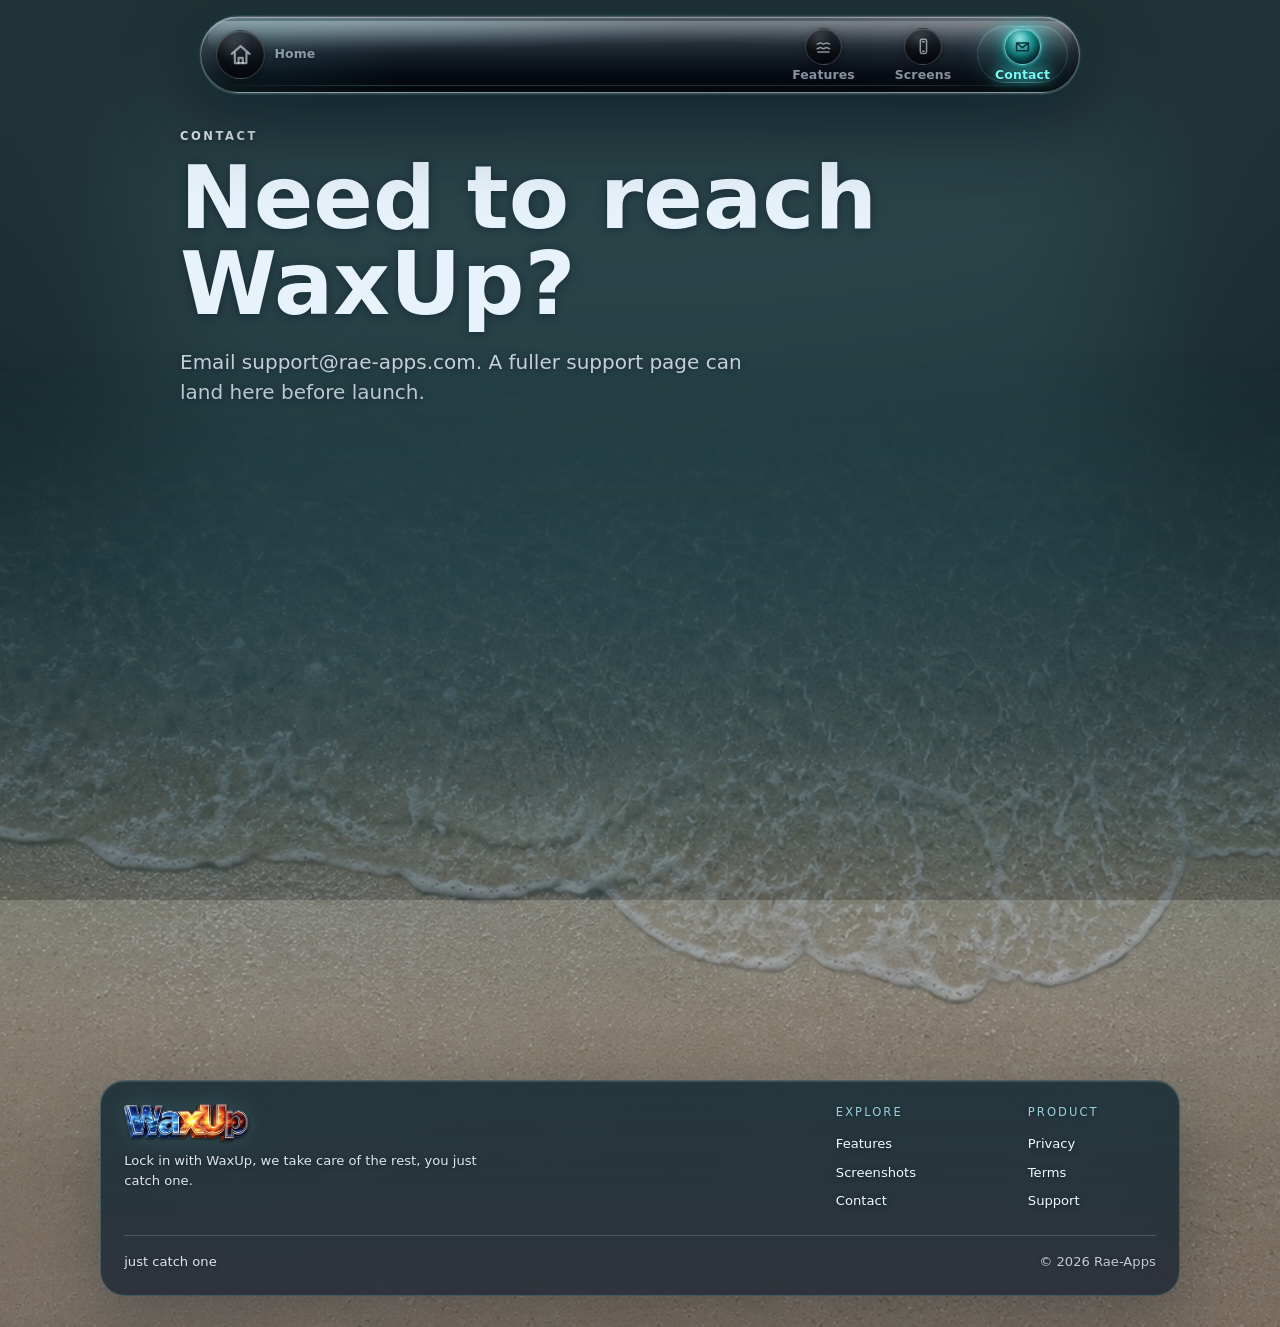
==== commit 5fdbd629: "Refine hero nav docking and phone stage cards" ====
--- a/contact/index.html
+++ b/contact/index.html
@@ -1,3 +1,3 @@
-<!DOCTYPE html><html lang="en"> <head><meta charset="UTF-8"><meta name="viewport" content="width=device-width, initial-scale=1.0"><meta name="description" content="Contact WaxUp support."><meta name="generator" content="Astro v4.16.19"><link rel="canonical" href="https://jcali86.github.io/contact"><link rel="icon" type="image/svg+xml" href="/favicon.svg"><!-- Open Graph --><meta property="og:title" content="Contact — WaxUp"><meta property="og:description" content="Contact WaxUp support."><meta property="og:url" content="https://jcali86.github.io/contact"><meta property="og:type" content="website"><meta property="og:site_name" content="WaxUp"><title>Contact — WaxUp</title><meta name="astro-view-transitions-enabled" content="true"><meta name="astro-view-transitions-fallback" content="animate"><link rel="stylesheet" href="/_astro/contact.ByXqDvGJ.css"><script type="module" src="/_astro/hoisted.CuqDJjSZ.js"></script></head> <body class="min-h-screen flex flex-col ocean-page">  <waxup-water-surface data-water-surface aria-hidden="true"> <div class="water-fallback" data-water-fallback></div> </waxup-water-surface>   <div class="bg-surface" aria-hidden="true"></div> <nav class="top-nav" aria-label="Primary"> <a class="nav-home-tab" href="/"> <span class="nav-icon nav-icon-home" aria-hidden="true"> <svg viewBox="0 0 24 24" fill="none" stroke="currentColor" stroke-width="2.1" stroke-linecap="round" stroke-linejoin="round"> <path d="M3.5 11.2 12 4l8.5 7.2"></path> <path d="M6.5 10.5V20h11v-9.5"></path> <path d="M10 20v-5h4v5"></path> </svg> </span> <span class="nav-home-copy"> <span class="brand-logo brand-logo-sm nav-wordmark" aria-label="WaxUp"><img class="brand-logo-img" src="/brand/waxup-logo-placeholder.png" width="1196" height="353" alt="WaxUp" decoding="async"></span> <span class="nav-home-label">Home</span> </span> <span class="nav-home-mobile-label">Home</span> </a> <ul class="nav-links"> <li> <a href="/features"> <span class="nav-icon" aria-hidden="true"> <svg viewBox="0 0 24 24" fill="none" stroke="currentColor" stroke-width="1.9" stroke-linecap="round" stroke-linejoin="round"> <path d="M4 15c2 0 2-1.5 4-1.5S10 15 12 15s2-1.5 4-1.5S18 15 20 15"></path> <path d="M4 9c2 0 2-1.5 4-1.5S10 9 12 9s2-1.5 4-1.5S18 9 20 9"></path> <path d="M5 19h14"></path> </svg> </span> <span class="nav-link-label">Features</span> </a> </li> <li> <a href="/screenshots"> <span class="nav-icon" aria-hidden="true"> <svg viewBox="0 0 24 24" fill="none" stroke="currentColor" stroke-width="1.9" stroke-linecap="round" stroke-linejoin="round"> <rect x="8" y="3" width="8" height="18" rx="2.2"></rect> <path d="M11 6h2"></path> <path d="M11 18h2"></path> </svg> </span> <span class="nav-link-label">Screens</span> </a> </li> <li> <a class="is-active" href="/contact" aria-current="page"> <span class="nav-icon" aria-hidden="true"> <svg viewBox="0 0 24 24" fill="none" stroke="currentColor" stroke-width="1.9" stroke-linecap="round" stroke-linejoin="round"> <path d="M4.5 7.5h15v10h-15z"></path> <path d="m5.5 8.5 6.5 5 6.5-5"></path> </svg> </span> <span class="nav-link-label">Contact</span> </a> </li> </ul> </nav> <main class="detail-page"> <header class="detail-hero"> <p class="section-eyebrow">Contact</p> <h1>Need to reach WaxUp?</h1> <p>
+<!DOCTYPE html><html lang="en"> <head><meta charset="UTF-8"><meta name="viewport" content="width=device-width, initial-scale=1.0"><meta name="description" content="Contact WaxUp support."><meta name="generator" content="Astro v4.16.19"><link rel="canonical" href="https://jcali86.github.io/contact"><link rel="icon" type="image/svg+xml" href="/favicon.svg"><!-- Open Graph --><meta property="og:title" content="Contact — WaxUp"><meta property="og:description" content="Contact WaxUp support."><meta property="og:url" content="https://jcali86.github.io/contact"><meta property="og:type" content="website"><meta property="og:site_name" content="WaxUp"><title>Contact — WaxUp</title><meta name="astro-view-transitions-enabled" content="true"><meta name="astro-view-transitions-fallback" content="animate"><link rel="stylesheet" href="/_astro/contact.CEMAoiWr.css"><script type="module" src="/_astro/hoisted.wiovhmcT.js"></script></head> <body class="min-h-screen flex flex-col ocean-page">  <waxup-water-surface data-water-surface aria-hidden="true"> <div class="water-fallback" data-water-fallback></div> </waxup-water-surface>   <div class="bg-surface" aria-hidden="true"></div> <nav class="top-nav" aria-label="Primary"> <a class="nav-home-tab" href="/"> <span class="nav-icon nav-icon-home" aria-hidden="true"> <svg viewBox="0 0 24 24" fill="none" stroke="currentColor" stroke-width="2.1" stroke-linecap="round" stroke-linejoin="round"> <path d="M3.5 11.2 12 4l8.5 7.2"></path> <path d="M6.5 10.5V20h11v-9.5"></path> <path d="M10 20v-5h4v5"></path> </svg> </span> <span class="nav-home-copy"> <span class="nav-home-label">Home</span> </span> <span class="nav-home-mobile-label">Home</span> </a> <span class="nav-center-wordmark" aria-hidden="true"> <span class="brand-logo brand-logo-sm nav-wordmark nav-wordmark-center" aria-label="WaxUp"><img class="brand-logo-img" src="/brand/waxup-logo-placeholder.png" width="1196" height="353" alt="WaxUp" decoding="async"></span> </span> <ul class="nav-links"> <li> <a href="/features"> <span class="nav-icon" aria-hidden="true"> <svg viewBox="0 0 24 24" fill="none" stroke="currentColor" stroke-width="1.9" stroke-linecap="round" stroke-linejoin="round"> <path d="M4 15c2 0 2-1.5 4-1.5S10 15 12 15s2-1.5 4-1.5S18 15 20 15"></path> <path d="M4 9c2 0 2-1.5 4-1.5S10 9 12 9s2-1.5 4-1.5S18 9 20 9"></path> <path d="M5 19h14"></path> </svg> </span> <span class="nav-link-label">Features</span> </a> </li> <li> <a href="/screenshots"> <span class="nav-icon" aria-hidden="true"> <svg viewBox="0 0 24 24" fill="none" stroke="currentColor" stroke-width="1.9" stroke-linecap="round" stroke-linejoin="round"> <rect x="8" y="3" width="8" height="18" rx="2.2"></rect> <path d="M11 6h2"></path> <path d="M11 18h2"></path> </svg> </span> <span class="nav-link-label">Screens</span> </a> </li> <li> <a class="is-active" href="/contact" aria-current="page"> <span class="nav-icon" aria-hidden="true"> <svg viewBox="0 0 24 24" fill="none" stroke="currentColor" stroke-width="1.9" stroke-linecap="round" stroke-linejoin="round"> <path d="M4.5 7.5h15v10h-15z"></path> <path d="m5.5 8.5 6.5 5 6.5-5"></path> </svg> </span> <span class="nav-link-label">Contact</span> </a> </li> </ul> </nav>  <main class="detail-page"> <header class="detail-hero"> <p class="section-eyebrow">Contact</p> <h1>Need to reach WaxUp?</h1> <p>
 Email <a href="mailto:support@rae-apps.com">support@rae-apps.com</a>. A fuller support page can land here before launch.
 </p> </header> </main> <footer class="site-footer"> <div class="footer-beach" aria-hidden="true"></div> <div class="footer-panel"> <div class="footer-grid"> <div class="footer-brand"> <a href="/" class="brand-logo brand-logo-sm footer-wordmark" aria-label="WaxUp home"><img class="brand-logo-img" src="/brand/waxup-logo-placeholder.png" width="1196" height="353" alt="WaxUp" decoding="async"></a> <p>Lock in with WaxUp, we take care of the rest, you just catch one.</p> </div> <div class="footer-column"> <h2>Explore</h2> <a href="/features">Features</a> <a href="/screenshots">Screenshots</a> <a href="/contact">Contact</a> </div> <div class="footer-column"> <h2>Product</h2> <a href="/privacy">Privacy</a> <a href="/terms">Terms</a> <a href="mailto:support@rae-apps.com">Support</a> </div> </div> <div class="footer-bottom"> <span>just catch one</span> <span class="copyright">© 2026 Rae-Apps</span> </div> </div> </footer>  </body></html>
--- a/_astro/contact.CEMAoiWr.css
+++ b/_astro/contact.CEMAoiWr.css
@@ -0,0 +1 @@
+:root{--brand-gradient: linear-gradient(135deg, #C2421A 0%, #552842 50%, #0E1E3D 100%);--brand-electric: #79FAF7;--day-bg: #FAFAF7;--day-sky: #B8E0F4;--day-blue: #5DCFF5;--day-sun: #FFE45E;--day-tangerine: #F08F4A;--day-ink: #1A1612;--night-bg: #051427;--night-surface: #0B1E3A;--night-moon: #5EB5E0;--night-electric: #79FAF7;--night-highlight: #E8F2FA;--surface-bg: var(--day-bg);--surface-text: var(--day-ink);--surface-accent: var(--day-blue)}@media (prefers-color-scheme: dark){:root{--surface-bg: var(--night-bg);--surface-text: var(--night-highlight);--surface-accent: var(--night-electric)}}:root[data-mode=light]{--surface-bg: var(--day-bg);--surface-text: var(--day-ink);--surface-accent: var(--day-blue)}:root[data-mode=dark]{--surface-bg: var(--night-bg);--surface-text: var(--night-highlight);--surface-accent: var(--night-electric)}*,:before,:after{--tw-border-spacing-x: 0;--tw-border-spacing-y: 0;--tw-translate-x: 0;--tw-translate-y: 0;--tw-rotate: 0;--tw-skew-x: 0;--tw-skew-y: 0;--tw-scale-x: 1;--tw-scale-y: 1;--tw-pan-x: ;--tw-pan-y: ;--tw-pinch-zoom: ;--tw-scroll-snap-strictness: proximity;--tw-gradient-from-position: ;--tw-gradient-via-position: ;--tw-gradient-to-position: ;--tw-ordinal: ;--tw-slashed-zero: ;--tw-numeric-figure: ;--tw-numeric-spacing: ;--tw-numeric-fraction: ;--tw-ring-inset: ;--tw-ring-offset-width: 0px;--tw-ring-offset-color: #fff;--tw-ring-color: rgb(59 130 246 / .5);--tw-ring-offset-shadow: 0 0 #0000;--tw-ring-shadow: 0 0 #0000;--tw-shadow: 0 0 #0000;--tw-shadow-colored: 0 0 #0000;--tw-blur: ;--tw-brightness: ;--tw-contrast: ;--tw-grayscale: ;--tw-hue-rotate: ;--tw-invert: ;--tw-saturate: ;--tw-sepia: ;--tw-drop-shadow: ;--tw-backdrop-blur: ;--tw-backdrop-brightness: ;--tw-backdrop-contrast: ;--tw-backdrop-grayscale: ;--tw-backdrop-hue-rotate: ;--tw-backdrop-invert: ;--tw-backdrop-opacity: ;--tw-backdrop-saturate: ;--tw-backdrop-sepia: ;--tw-contain-size: ;--tw-contain-layout: ;--tw-contain-paint: ;--tw-contain-style: }::backdrop{--tw-border-spacing-x: 0;--tw-border-spacing-y: 0;--tw-translate-x: 0;--tw-translate-y: 0;--tw-rotate: 0;--tw-skew-x: 0;--tw-skew-y: 0;--tw-scale-x: 1;--tw-scale-y: 1;--tw-pan-x: ;--tw-pan-y: ;--tw-pinch-zoom: ;--tw-scroll-snap-strictness: proximity;--tw-gradient-from-position: ;--tw-gradient-via-position: ;--tw-gradient-to-position: ;--tw-ordinal: ;--tw-slashed-zero: ;--tw-numeric-figure: ;--tw-numeric-spacing: ;--tw-numeric-fraction: ;--tw-ring-inset: ;--tw-ring-offset-width: 0px;--tw-ring-offset-color: #fff;--tw-ring-color: rgb(59 130 246 / .5);--tw-ring-offset-shadow: 0 0 #0000;--tw-ring-shadow: 0 0 #0000;--tw-shadow: 0 0 #0000;--tw-shadow-colored: 0 0 #0000;--tw-blur: ;--tw-brightness: ;--tw-contrast: ;--tw-grayscale: ;--tw-hue-rotate: ;--tw-invert: ;--tw-saturate: ;--tw-sepia: ;--tw-drop-shadow: ;--tw-backdrop-blur: ;--tw-backdrop-brightness: ;--tw-backdrop-contrast: ;--tw-backdrop-grayscale: ;--tw-backdrop-hue-rotate: ;--tw-backdrop-invert: ;--tw-backdrop-opacity: ;--tw-backdrop-saturate: ;--tw-backdrop-sepia: ;--tw-contain-size: ;--tw-contain-layout: ;--tw-contain-paint: ;--tw-contain-style: }*,:before,:after{box-sizing:border-box;border-width:0;border-style:solid;border-color:#e5e7eb}:before,:after{--tw-content: ""}html,:host{line-height:1.5;-webkit-text-size-adjust:100%;-moz-tab-size:4;-o-tab-size:4;tab-size:4;font-family:-apple-system,BlinkMacSystemFont,SF Pro Display,Segoe UI,system-ui,sans-serif;font-feature-settings:normal;font-variation-settings:normal;-webkit-tap-highlight-color:transparent}body{margin:0;line-height:inherit}hr{height:0;color:inherit;border-top-width:1px}abbr:where([title]){-webkit-text-decoration:underline dotted;text-decoration:underline dotted}h1,h2,h3,h4,h5,h6{font-size:inherit;font-weight:inherit}a{color:inherit;text-decoration:inherit}b,strong{font-weight:bolder}code,kbd,samp,pre{font-family:ui-monospace,SFMono-Regular,Menlo,Monaco,Consolas,Liberation Mono,Courier New,monospace;font-feature-settings:normal;font-variation-settings:normal;font-size:1em}small{font-size:80%}sub,sup{font-size:75%;line-height:0;position:relative;vertical-align:baseline}sub{bottom:-.25em}sup{top:-.5em}table{text-indent:0;border-color:inherit;border-collapse:collapse}button,input,optgroup,select,textarea{font-family:inherit;font-feature-settings:inherit;font-variation-settings:inherit;font-size:100%;font-weight:inherit;line-height:inherit;letter-spacing:inherit;color:inherit;margin:0;padding:0}button,select{text-transform:none}button,input:where([type=button]),input:where([type=reset]),input:where([type=submit]){-webkit-appearance:button;background-color:transparent;background-image:none}:-moz-focusring{outline:auto}:-moz-ui-invalid{box-shadow:none}progress{vertical-align:baseline}::-webkit-inner-spin-button,::-webkit-outer-spin-button{height:auto}[type=search]{-webkit-appearance:textfield;outline-offset:-2px}::-webkit-search-decoration{-webkit-appearance:none}::-webkit-file-upload-button{-webkit-appearance:button;font:inherit}summary{display:list-item}blockquote,dl,dd,h1,h2,h3,h4,h5,h6,hr,figure,p,pre{margin:0}fieldset{margin:0;padding:0}legend{padding:0}ol,ul,menu{list-style:none;margin:0;padding:0}dialog{padding:0}textarea{resize:vertical}input::-moz-placeholder,textarea::-moz-placeholder{opacity:1;color:#9ca3af}input::placeholder,textarea::placeholder{opacity:1;color:#9ca3af}button,[role=button]{cursor:pointer}:disabled{cursor:default}img,svg,video,canvas,audio,iframe,embed,object{display:block;vertical-align:middle}img,video{max-width:100%;height:auto}[hidden]:where(:not([hidden=until-found])){display:none}.container{width:100%}@media (min-width: 640px){.container{max-width:640px}}@media (min-width: 768px){.container{max-width:768px}}@media (min-width: 1024px){.container{max-width:1024px}}@media (min-width: 1280px){.container{max-width:1280px}}@media (min-width: 1536px){.container{max-width:1536px}}.visible{visibility:visible}.collapse{visibility:collapse}.static{position:static}.fixed{position:fixed}.absolute{position:absolute}.relative{position:relative}.sticky{position:sticky}.isolate{isolation:isolate}.block{display:block}.flex{display:flex}.grid{display:grid}.hidden{display:none}.min-h-screen{min-height:100vh}.transform{transform:translate(var(--tw-translate-x),var(--tw-translate-y)) rotate(var(--tw-rotate)) skew(var(--tw-skew-x)) skewY(var(--tw-skew-y)) scaleX(var(--tw-scale-x)) scaleY(var(--tw-scale-y))}.resize{resize:both}.flex-col{flex-direction:column}.rounded{border-radius:.25rem}.border{border-width:1px}.uppercase{text-transform:uppercase}.italic{font-style:italic}.shadow{--tw-shadow: 0 1px 3px 0 rgb(0 0 0 / .1), 0 1px 2px -1px rgb(0 0 0 / .1);--tw-shadow-colored: 0 1px 3px 0 var(--tw-shadow-color), 0 1px 2px -1px var(--tw-shadow-color);box-shadow:var(--tw-ring-offset-shadow, 0 0 #0000),var(--tw-ring-shadow, 0 0 #0000),var(--tw-shadow)}.outline{outline-style:solid}.ring{--tw-ring-offset-shadow: var(--tw-ring-inset) 0 0 0 var(--tw-ring-offset-width) var(--tw-ring-offset-color);--tw-ring-shadow: var(--tw-ring-inset) 0 0 0 calc(3px + var(--tw-ring-offset-width)) var(--tw-ring-color);box-shadow:var(--tw-ring-offset-shadow),var(--tw-ring-shadow),var(--tw-shadow, 0 0 #0000)}.blur{--tw-blur: blur(8px);filter:var(--tw-blur) var(--tw-brightness) var(--tw-contrast) var(--tw-grayscale) var(--tw-hue-rotate) var(--tw-invert) var(--tw-saturate) var(--tw-sepia) var(--tw-drop-shadow)}.drop-shadow{--tw-drop-shadow: drop-shadow(0 1px 2px rgb(0 0 0 / .1)) drop-shadow(0 1px 1px rgb(0 0 0 / .06));filter:var(--tw-blur) var(--tw-brightness) var(--tw-contrast) var(--tw-grayscale) var(--tw-hue-rotate) var(--tw-invert) var(--tw-saturate) var(--tw-sepia) var(--tw-drop-shadow)}.filter{filter:var(--tw-blur) var(--tw-brightness) var(--tw-contrast) var(--tw-grayscale) var(--tw-hue-rotate) var(--tw-invert) var(--tw-saturate) var(--tw-sepia) var(--tw-drop-shadow)}.transition{transition-property:color,background-color,border-color,text-decoration-color,fill,stroke,opacity,box-shadow,transform,filter,backdrop-filter;transition-timing-function:cubic-bezier(.4,0,.2,1);transition-duration:.15s}:root{color-scheme:light dark}html{-webkit-font-smoothing:antialiased;-moz-osx-font-smoothing:grayscale;text-rendering:optimizeLegibility;background:var(--surface-bg);color:var(--surface-text)}body{margin:0;padding:0;font-family:-apple-system,BlinkMacSystemFont,SF Pro Display,Segoe UI,system-ui,sans-serif;color:var(--surface-text)}body.ocean-page{--surface-bg: var(--night-bg);--surface-text: var(--night-highlight);--surface-accent: var(--night-electric);color:var(--surface-text)}a{color:inherit;text-decoration:none}.tabular{font-variant-numeric:tabular-nums}.gradient-text{background-image:var(--brand-gradient);-webkit-background-clip:text;background-clip:text;color:transparent;background-color:#c2421a}.wordmark-halo{position:relative;display:inline-block}.wordmark-halo:before{content:"";position:absolute;inset:-15% -10%;background:radial-gradient(ellipse 70% 80% at 75% 50%,#79faf738,#79faf700 60%);z-index:-1;pointer-events:none;opacity:0}:root[data-mode=dark] .wordmark-halo:before{opacity:1}@media (prefers-color-scheme: dark){:root:not([data-mode=light]) .wordmark-halo:before{opacity:1}}.brand-logo{position:relative;display:inline-flex;align-items:center;justify-content:center;line-height:0;vertical-align:middle}.brand-logo-img{display:block;width:var(--brand-logo-width, 16rem);height:auto;max-width:100%;filter:drop-shadow(0 2px 2px rgba(0,0,0,.5)) drop-shadow(0 0 20px rgba(121,250,247,.16))}.brand-logo-sm{--brand-logo-width: 6.4rem}.brand-logo-md{--brand-logo-width: 14rem}.brand-logo-lg{--brand-logo-width: min(28rem, 78vw)}.brand-logo-xl{--brand-logo-width: min(47rem, 86vw)}.brand-logo-halo:before{content:"";position:absolute;z-index:-1;inset:3% 7% 8%;border-radius:999px;background:radial-gradient(ellipse at 36% 50%,rgba(72,184,255,.18),transparent 56%),radial-gradient(ellipse at 64% 50%,rgba(255,128,38,.16),transparent 56%),radial-gradient(ellipse at center,rgba(121,250,247,.12),transparent 68%);filter:blur(18px);pointer-events:none}.brand-logo-halo .brand-logo-img{filter:drop-shadow(0 8px 18px rgba(2,18,27,.62)) drop-shadow(0 0 30px rgba(121,250,247,.2))}.teal-torch{color:#fff;text-shadow:0 0 1px rgba(0,0,0,.4),0 0 4px rgba(121,250,247,.9),0 0 16px rgba(121,250,247,.6);font-weight:700;letter-spacing:.02em}.chip{display:inline-flex;align-items:center;gap:.375rem;padding:.2rem .55rem;border-radius:9999px;font-size:.6875rem;font-weight:600;letter-spacing:.01em;white-space:nowrap;line-height:1.2}.chip-go{background:#5dcff52e;color:#1b89b8}.chip-caution{background:#f08f4a33;color:#b85b1e}.chip-stop{background:#dc354526;color:#b72436}:root[data-mode=dark] .chip-go{background:#79faf726;color:var(--night-electric)}:root[data-mode=dark] .chip-caution{background:#ffe45e33;color:var(--day-sun)}:root[data-mode=dark] .chip-stop{background:#dc354538;color:#ff8a95}@media (prefers-color-scheme: dark){:root:not([data-mode=light]) .chip-go{background:#79faf726;color:var(--night-electric)}:root:not([data-mode=light]) .chip-caution{background:#ffe45e33;color:var(--day-sun)}:root:not([data-mode=light]) .chip-stop{background:#dc354538;color:#ff8a95}}.glass-dark{background:linear-gradient(180deg,#0a1628eb,#050b14f5);border:1px solid rgba(121,250,247,.08);backdrop-filter:blur(20px);-webkit-backdrop-filter:blur(20px);box-shadow:inset 0 1px #ffffff0a,0 10px 30px #0006}:root{--top-nav-offset: calc(1rem + env(safe-area-inset-top, 0px)) ;--top-nav-height: 4.35rem;--top-nav-bottom-gap: clamp(.75rem, 2vh, 1.15rem);--top-nav-clearance: calc(var(--top-nav-offset) + var(--top-nav-height) + var(--top-nav-bottom-gap));--phone-stage-caption-space: 4.25rem}.bg-surface{position:fixed;inset:0;z-index:-20;background:var(--surface-bg);pointer-events:none}.top-nav{position:fixed;top:var(--top-nav-offset);left:50%;transform:translate(-50%);z-index:30;display:flex;align-items:center;justify-content:space-between;gap:.62rem;width:min(880px,calc(100% - 2rem));min-height:var(--top-nav-height);padding:.44rem .58rem;margin:0;box-sizing:border-box;border-radius:9999px;overflow:hidden;isolation:isolate;background:radial-gradient(ellipse at 13% -10%,rgba(183,244,255,.28),transparent 38%),radial-gradient(ellipse at 92% 0%,rgba(255,255,255,.14),transparent 34%),linear-gradient(92deg,rgba(121,250,247,.11),transparent 22%,transparent 72%,rgba(255,255,255,.045)),linear-gradient(180deg,#5e6871bd,#222a33d6 38%,#080e17e6 78%,#03080feb),#051427b8;border:1px solid rgba(216,229,236,.34);box-shadow:inset 0 1px #ffffff5c,inset 0 16px 28px #ffffff0e,inset 0 -18px 30px #00000061,inset 18px 0 34px #ffffff0b,inset -18px 0 34px #00000029,0 2px #ffffff1a,0 18px 46px #010d1657,0 34px 90px #05142747,0 0 0 1px #79faf71a,0 0 36px #79faf70f;backdrop-filter:blur(30px) saturate(1.24);-webkit-backdrop-filter:blur(30px) saturate(1.24)}.top-nav:before,.top-nav:after{content:"";position:absolute;pointer-events:none}.top-nav:before{z-index:-1;inset:.26rem .46rem auto;height:46%;border-radius:9999px;background:linear-gradient(180deg,rgba(255,255,255,.26),rgba(255,255,255,.055) 48%,transparent),radial-gradient(ellipse at 18% 0%,rgba(183,244,255,.18),transparent 55%);opacity:.86}.top-nav:after{left:1.05rem;right:1.05rem;bottom:.38rem;height:1px;background:linear-gradient(90deg,transparent,rgba(121,250,247,.28) 18%,rgba(255,255,255,.2) 50%,rgba(121,250,247,.22) 82%,transparent);opacity:.76}.nav-center-wordmark{position:absolute;left:50%;top:50%;z-index:3;display:grid;place-items:center;width:10rem;max-width:28%;pointer-events:none;opacity:0;transform:translate(-50%,-37%) scale(.74);transform-origin:50% 50%;transition:opacity .42s cubic-bezier(.2,.75,.2,1),transform .52s cubic-bezier(.2,.75,.2,1),filter .42s ease;filter:blur(7px) saturate(.78)}.nav-center-wordmark:before{content:"";position:absolute;inset:-.42rem -1.05rem;z-index:-1;border-radius:9999px;background:radial-gradient(ellipse at 50% 52%,rgba(121,250,247,.12),transparent 68%),linear-gradient(90deg,transparent,rgba(255,255,255,.055),transparent);opacity:0;transition:opacity .42s ease}.nav-center-wordmark .nav-wordmark-center{--brand-logo-width: min(8.4rem, 100%);justify-content:center}body.nav-logo-docked .nav-center-wordmark{opacity:1;transform:translate(-50%,-50%) scale(1);filter:blur(0) saturate(1.04)}body.nav-logo-docked .nav-center-wordmark:before{opacity:1}:root[data-mode=light] .top-nav{background:linear-gradient(180deg,#ffffffeb,#f8faf9d1 52%,#e4eae9c7),#fafaf7d1;border-color:#0b1e3a1f;box-shadow:inset 0 2px #ffffffc7,inset 0 -2px #0e1e3d1a,0 22px 60px #0e1e3d29}@media (prefers-color-scheme: light){:root:not([data-mode=dark]) .top-nav{background:linear-gradient(180deg,#ffffffeb,#f8faf9d1 52%,#e4eae9c7),#fafaf7d1;border-color:#0b1e3a1f;box-shadow:inset 0 2px #ffffffc7,inset 0 -2px #0e1e3d1a,0 22px 60px #0e1e3d29}}:root body.ocean-page .top-nav{background:radial-gradient(ellipse at 13% -10%,rgba(183,244,255,.28),transparent 38%),radial-gradient(ellipse at 92% 0%,rgba(255,255,255,.14),transparent 34%),linear-gradient(92deg,rgba(121,250,247,.11),transparent 22%,transparent 72%,rgba(255,255,255,.045)),linear-gradient(180deg,#5e6871bd,#222a33d6 38%,#080e17e6 78%,#03080feb),#051427b8;border-color:#d8e5ec57;box-shadow:inset 0 1px #ffffff5c,inset 0 16px 28px #ffffff0e,inset 0 -18px 30px #00000061,inset 18px 0 34px #ffffff0b,inset -18px 0 34px #00000029,0 2px #ffffff1a,0 18px 46px #010d1657,0 34px 90px #05142747,0 0 0 1px #79faf71a,0 0 36px #79faf70f}.nav-home-tab,.nav-links a{position:relative;display:inline-flex;align-items:center;border-radius:9999px;color:#e8f2fab8;isolation:isolate;transition:opacity .2s ease,transform .2s ease,color .2s ease}.nav-home-tab:before,.nav-links a:before{content:"";position:absolute;z-index:-1;inset:.08rem;border-radius:9999px;background:radial-gradient(ellipse at 48% 0%,rgba(183,244,255,.15),transparent 52%),linear-gradient(180deg,#ffffff0e,#ffffff03);border:1px solid rgba(255,255,255,.055);opacity:0;transform:scale(.96);transition:opacity .2s ease,transform .2s ease}.nav-home-tab:after,.nav-links a:after{content:"";position:absolute;left:22%;right:22%;bottom:.22rem;z-index:-1;height:.28rem;border-radius:9999px;background:radial-gradient(ellipse at center,rgba(121,250,247,.46),transparent 68%);filter:blur(5px);opacity:0;transition:opacity .2s ease,transform .2s ease;transform:scaleX(.72)}.nav-home-tab{flex:0 0 auto;gap:.58rem;min-width:6.25rem;min-height:3.45rem;padding:.32rem .78rem .32rem .38rem}.nav-home-tab.is-active{color:var(--night-electric)}.nav-home-tab:hover,.nav-links a:hover{opacity:.96;transform:translateY(-1px)}.nav-home-tab:hover:before,.nav-links a:hover:before{opacity:.64;transform:scale(1)}.nav-home-tab:hover:after,.nav-links a:hover:after{opacity:.34;transform:scaleX(.92)}.nav-icon{width:2.35rem;height:2.35rem;display:grid;place-items:center;flex:none;border-radius:9999px;color:#e8f2fa94;background:radial-gradient(circle at 35% 20%,rgba(255,255,255,.18),transparent 38%),radial-gradient(circle at 50% 76%,rgba(0,0,0,.42),transparent 56%),linear-gradient(180deg,#293039e0,#05090ff0);border:1px solid rgba(255,255,255,.19);box-shadow:inset 0 1px 1px #ffffff3d,inset 0 -12px 18px #0006,0 5px 11px #0000004d,0 0 0 1px #0003}.nav-icon svg{width:1.18rem;height:1.18rem}.nav-icon-home{width:3.05rem;height:3.05rem;color:#07333a;background:radial-gradient(circle at 42% 32%,#79faf7f0,#13c9c399 46%,#062a31e0 76%),#0a3039;border-color:#b7f4ff8c;box-shadow:0 0 0 2px #79faf729,0 0 28px #00eee875,inset 0 1px #ffffff6b,inset 0 -16px 20px #00000052}.nav-icon-home svg{width:1.58rem;height:1.58rem;filter:drop-shadow(0 0 7px rgba(121,250,247,.82))}.nav-home-copy{display:flex;flex-direction:column;gap:.16rem;line-height:1;min-width:2.3rem}.nav-wordmark{--brand-logo-width: 7.15rem;justify-content:flex-start}.nav-wordmark .brand-logo-img{filter:drop-shadow(0 1px 1px rgba(0,0,0,.58)) drop-shadow(0 0 12px rgba(121,250,247,.16)) drop-shadow(0 0 1px rgba(255,255,255,.22))}.nav-home-label,.nav-home-mobile-label,.nav-link-label{font-family:-apple-system,ui-rounded,SF Pro Rounded,system-ui,sans-serif;font-weight:800;letter-spacing:.01em;line-height:1}.nav-home-label{color:var(--night-electric);font-size:.78rem;text-shadow:0 0 2px rgba(0,0,0,.7),0 0 12px rgba(121,250,247,.85),0 0 22px rgba(121,250,247,.48)}.nav-home-mobile-label{display:none;color:var(--night-electric);font-size:.62rem;text-shadow:0 0 2px rgba(0,0,0,.72),0 0 12px rgba(121,250,247,.85),0 0 20px rgba(121,250,247,.44)}.nav-links{flex:1;min-width:0;display:flex;align-items:center;justify-content:flex-end;gap:.32rem;list-style:none;margin:0;padding:0}.nav-links li{min-width:0}.nav-links a{min-width:5.9rem;min-height:3.35rem;flex-direction:column;justify-content:center;gap:.22rem;padding:.22rem .38rem}.nav-links a:hover .nav-icon{color:#b7f4ffeb}.nav-link-label{color:#e8f2fa94;font-size:.78rem;text-shadow:0 1px 3px rgba(5,20,39,.65)}:root[data-mode=light] .nav-home-tab,:root[data-mode=light] .nav-links a{color:#0e1e3d99}:root[data-mode=light] .nav-icon{color:#0e1e3d85;background:radial-gradient(circle at 38% 22%,rgba(255,255,255,.95),transparent 44%),linear-gradient(180deg,#ffffffdb,#e6eae9c7);border-color:#fffc;box-shadow:inset 0 1px 1px #ffffffd9,inset 0 -10px 18px #0e1e3d0f,0 6px 16px #0e1e3d14}:root[data-mode=light] .nav-icon-home{color:#0e1e3d;background:radial-gradient(circle at 44% 30%,#f6fffffa,#c2fbf9c7 50%,#e8f6f4db 78%),#f6fbfb;border-color:#79faf78c;box-shadow:0 0 0 2px #79faf738,0 0 24px #79faf757,inset 0 1px #fffffff5,inset 0 -14px 22px #0e1e3d0d}:root[data-mode=light] .nav-link-label{color:#0e1e3d8c;text-shadow:none}:root[data-mode=light] .nav-home-label{color:var(--night-electric);text-shadow:0 0 10px rgba(121,250,247,.55),0 0 18px rgba(121,250,247,.34)}@media (prefers-color-scheme: light){:root:not([data-mode=dark]) .nav-home-tab,:root:not([data-mode=dark]) .nav-links a{color:#0e1e3d99}:root:not([data-mode=dark]) .nav-icon{color:#0e1e3d85;background:radial-gradient(circle at 38% 22%,rgba(255,255,255,.95),transparent 44%),linear-gradient(180deg,#ffffffdb,#e6eae9c7);border-color:#fffc;box-shadow:inset 0 1px 1px #ffffffd9,inset 0 -10px 18px #0e1e3d0f,0 6px 16px #0e1e3d14}:root:not([data-mode=dark]) .nav-icon-home{color:#0e1e3d;background:radial-gradient(circle at 44% 30%,#f6fffffa,#c2fbf9c7 50%,#e8f6f4db 78%),#f6fbfb;border-color:#79faf78c;box-shadow:0 0 0 2px #79faf738,0 0 24px #79faf757,inset 0 1px #fffffff5,inset 0 -14px 22px #0e1e3d0d}:root:not([data-mode=dark]) .nav-link-label{color:#0e1e3d8c;text-shadow:none}:root:not([data-mode=dark]) .nav-home-label{color:var(--night-electric);text-shadow:0 0 10px rgba(121,250,247,.55),0 0 18px rgba(121,250,247,.34)}}:root body.ocean-page .nav-home-tab,:root body.ocean-page .nav-links a{color:#e8f2fab8}:root body.ocean-page .nav-icon{color:#e8f2fa94;background:radial-gradient(circle at 35% 25%,rgba(255,255,255,.11),transparent 38%),linear-gradient(180deg,#20262ec7,#05090fe6);border-color:#ffffff29;box-shadow:inset 0 1px 1px #ffffff2e,inset 0 -12px 18px #00000057,0 4px 10px #0000003d}:root body.ocean-page .nav-icon-home{color:#07333a;background:radial-gradient(circle at 42% 32%,#79faf7f0,#13c9c399 46%,#062a31e0 76%),#0a3039;border-color:#b7f4ff8c;box-shadow:0 0 0 2px #79faf729,0 0 28px #00eee875,inset 0 1px #ffffff6b,inset 0 -16px 20px #00000052}:root body.ocean-page .nav-link-label{color:#e8f2fa94;text-shadow:0 1px 3px rgba(5,20,39,.65)}:root body.ocean-page .nav-home-label{color:var(--night-electric);text-shadow:0 0 2px rgba(0,0,0,.7),0 0 12px rgba(121,250,247,.85),0 0 22px rgba(121,250,247,.48)}.top-nav .nav-home-tab:not(.is-active) .nav-icon-home{color:#e8f2fa94;background:radial-gradient(circle at 35% 25%,rgba(255,255,255,.11),transparent 38%),linear-gradient(180deg,#20262ec7,#05090fe6);border-color:#ffffff29;box-shadow:inset 0 1px 1px #ffffff2e,inset 0 -12px 18px #00000057,0 4px 10px #0000003d}.top-nav .nav-home-tab:not(.is-active) .nav-icon-home svg{filter:none}.top-nav .nav-home-tab:not(.is-active) .nav-home-label,.top-nav .nav-home-tab:not(.is-active) .nav-home-mobile-label{color:#e8f2fa94;text-shadow:0 1px 3px rgba(5,20,39,.65)}.top-nav .nav-home-tab:not(.is-active) .nav-wordmark{opacity:.9}.top-nav .nav-home-tab:not(.is-active) .nav-wordmark .brand-logo-img{filter:saturate(.9) brightness(.88) drop-shadow(0 1px 1px rgba(0,0,0,.5)) drop-shadow(0 0 8px rgba(121,250,247,.08))}.top-nav .nav-home-tab.is-active .nav-wordmark .brand-logo-img{filter:drop-shadow(0 1px 1px rgba(0,0,0,.58)) drop-shadow(0 0 14px rgba(121,250,247,.2))}.top-nav .nav-home-tab.is-active .nav-icon-home,.top-nav .nav-links a.is-active .nav-icon{color:#07333a;background:radial-gradient(circle at 40% 26%,rgba(255,255,255,.34),transparent 30%),radial-gradient(circle at 42% 32%,#79faf7f5,#13c9c3a3 46%,#062a31e6 76%),#0a3039;border-color:#b7f4ff8c;box-shadow:0 0 0 2px #79faf729,0 0 18px #00eee866,0 0 38px #00eee847,inset 0 1px #ffffff6b,inset 0 -16px 20px #00000052}.top-nav .nav-home-tab.is-active:before,.top-nav .nav-links a.is-active:before{opacity:1;transform:scale(1);background:radial-gradient(ellipse at 50% 10%,rgba(183,244,255,.2),transparent 46%),radial-gradient(ellipse at 50% 100%,rgba(0,238,232,.1),transparent 60%),linear-gradient(180deg,#79faf71b,#ffffff05);border-color:#79faf724;box-shadow:inset 0 1px #ffffff1f,0 0 22px #79faf71a}.top-nav .nav-home-tab.is-active:after,.top-nav .nav-links a.is-active:after{opacity:.82;transform:scaleX(1)}.top-nav .nav-home-tab.is-active .nav-icon-home svg,.top-nav .nav-links a.is-active .nav-icon svg{filter:drop-shadow(0 0 7px rgba(121,250,247,.82))}.top-nav .nav-home-tab.is-active .nav-home-label,.top-nav .nav-home-tab.is-active .nav-home-mobile-label,.top-nav .nav-links a.is-active .nav-link-label{color:var(--night-electric);text-shadow:0 0 2px rgba(0,0,0,.7),0 0 12px rgba(121,250,247,.85),0 0 22px rgba(121,250,247,.48)}@media (max-width: 480px){:root{--top-nav-offset: calc(.45rem + env(safe-area-inset-top, 0px)) ;--top-nav-height: 2.92rem;--top-nav-bottom-gap: .48rem;--phone-stage-caption-space: 3.9rem}.top-nav{width:calc(100% - .85rem);gap:.08rem;padding:.18rem .24rem;border-color:#d8e5ec38;box-shadow:inset 0 1px #fff3,inset 0 -1px #0000003d,0 14px 34px #05142747}.top-nav:before{inset:.22rem .32rem auto;height:38%}.top-nav:after{left:.8rem;right:.8rem;bottom:.3rem}.nav-home-tab{min-width:auto;min-height:2.52rem;flex-direction:column;justify-content:center;gap:.11rem;padding:.12rem .08rem}.nav-home-copy{display:none}.nav-home-mobile-label{display:block}.nav-links{gap:.04rem}.nav-links li{flex:1 1 0}.nav-links a{width:100%;min-width:0;min-height:2.48rem;gap:.12rem;padding:.12rem .1rem}.nav-icon{width:1.62rem;height:1.62rem}.nav-icon svg{width:.9rem;height:.9rem}.nav-icon-home{width:2.02rem;height:2.02rem;box-shadow:0 0 0 1px #79faf729,0 0 18px #00eee861,inset 0 1px #ffffff61,inset 0 -12px 16px #00000047}.nav-icon-home svg{width:1.02rem;height:1.02rem}.nav-home-mobile-label{font-size:.5rem}.nav-link-label{font-size:.52rem}.nav-center-wordmark{display:none}}@media (max-width: 360px){.top-nav{width:calc(100% - .65rem);padding-inline:.2rem}.nav-icon{width:1.58rem;height:1.58rem}.nav-icon-home{width:2rem;height:2rem}.nav-link-label{font-size:.5rem}}.hero-intro{position:relative;z-index:1;isolation:isolate;max-width:720px;margin:0 auto;padding:7rem 1.5rem 4rem;text-align:center;display:flex;flex-direction:column;align-items:center;justify-content:center;gap:1.1rem;min-height:88vh;box-sizing:border-box}.hero-intro:before{content:"";position:absolute;z-index:-1;inset:4.5rem -3rem 2rem;border-radius:999px;background:radial-gradient(ellipse at center,rgba(2,18,27,.5) 0%,rgba(2,18,27,.24) 44%,transparent 74%);filter:blur(18px);pointer-events:none}.hero-sea-life{position:absolute;left:20%;top:56%;z-index:0;width:clamp(9rem,20vw,18rem);color:#01182094;opacity:.26;filter:blur(7px) drop-shadow(0 0 18px rgba(121,250,247,.12));transform:translate3d(-8vw,0,0) rotate(-4deg);mix-blend-mode:multiply;pointer-events:none;animation:heroSeaLifeDrift 22s ease-in-out infinite;animation-delay:-4s}.hero-sea-life svg{display:block;width:100%;height:auto}.hero-intro>:not(.hero-sea-life){position:relative;z-index:1}@keyframes heroSeaLifeDrift{0%{opacity:.08;transform:translate3d(-6vw,1rem,0) rotate(-5deg) scale(.82)}18%{opacity:.22}52%{opacity:.32;transform:translate3d(10vw,-.8rem,0) rotate(1deg) scale(1)}78%{opacity:.18}to{opacity:.06;transform:translate3d(24vw,.35rem,0) rotate(5deg) scale(.9)}}@media (max-width: 480px){.hero-intro{padding:calc(var(--top-nav-clearance) + 1.4rem) 1rem 2.6rem;min-height:min(42rem,82svh);gap:.9rem}.hero-intro:before{inset:3.6rem -.75rem 1.8rem;filter:blur(16px)}.hero-sea-life{top:25%;width:9.5rem;filter:blur(7px)}}.eyebrow{margin:0;font-size:.72rem;font-weight:600;letter-spacing:.22em;text-transform:uppercase;opacity:.9;text-shadow:0 1px 4px rgba(5,20,39,.55)}.hero-mark{margin:.1rem 0 0;line-height:.95;filter:drop-shadow(0 6px 24px rgba(5,20,39,.45));transform-origin:50% 8%;transition:opacity .44s cubic-bezier(.2,.75,.2,1),transform .62s cubic-bezier(.2,.75,.2,1),filter .44s ease}body.nav-logo-docked .hero-mark{opacity:0;transform:translate3d(0,calc(-1 * var(--top-nav-clearance)),0) scale(.22);filter:blur(5px) drop-shadow(0 4px 18px rgba(5,20,39,.28))}.hero-intro .tagline{margin:0;font-size:1.5rem;font-weight:300;letter-spacing:.03em;opacity:.98;white-space:nowrap;text-shadow:0 1px 6px rgba(5,20,39,.6)}@media (min-width: 640px){.hero-intro .tagline{font-size:1.7rem}}@media (max-width: 380px){.hero-intro .tagline{font-size:1.2rem}}.promise{margin:0;max-width:32rem;font-size:1rem;line-height:1.5;opacity:.95;text-shadow:0 1px 6px rgba(5,20,39,.55)}@media (min-width: 640px){.promise{font-size:1.1rem}}.hero-actions{display:inline-flex;flex-wrap:wrap;justify-content:center;gap:.75rem}.cta-pill{display:inline-flex;align-items:center;justify-content:center;padding:.65rem 1.25rem;border-radius:9999px;font-size:.85rem;font-weight:500;letter-spacing:.03em;white-space:nowrap;border:1px solid rgba(255,255,255,.45);background:#0514277a;color:#fafaf7;backdrop-filter:blur(8px);-webkit-backdrop-filter:blur(8px);box-shadow:0 4px 14px #05142740}.cta-pill-secondary{border-color:#79faf76b;background:#79faf714;color:#e8f2faf0}.cta-pill-secondary:hover{background:#79faf724}:root[data-mode=dark] .cta-pill{border-color:#79faf780;background:#0b1e3a8c;color:#e8f2fa}:root[data-mode=dark] .cta-pill-secondary,body.ocean-page .cta-pill-secondary{background:#79faf714;color:#e8f2faf0}@media (prefers-color-scheme: dark){:root:not([data-mode=light]) .cta-pill{border-color:#79faf780;background:#0b1e3a8c;color:#e8f2fa}:root:not([data-mode=light]) .cta-pill-secondary{background:#79faf714;color:#e8f2faf0}}.scroll-hint{margin:1rem 0 0;font-size:.65rem;letter-spacing:.22em;text-transform:uppercase;opacity:.78;text-shadow:0 1px 4px rgba(5,20,39,.6)}@media (max-width: 480px){.hero-intro .tagline{font-size:clamp(1.08rem,6.1vw,1.38rem);white-space:normal}.promise{max-width:19.5rem;font-size:.92rem;line-height:1.46}.hero-actions{width:min(100%,21rem);gap:.5rem}.cta-pill{flex:1 1 8.5rem;min-height:2.55rem;padding:.58rem .82rem;font-size:.76rem}.scroll-hint{margin-top:.55rem;font-size:.56rem;letter-spacing:.18em}}.phone-chassis-frame{position:relative;height:clamp(540px,78vh,820px);max-height:max(300px,calc(100vh - var(--top-nav-clearance) - var(--phone-stage-caption-space)));max-height:max(300px,calc(100svh - var(--top-nav-clearance) - var(--phone-stage-caption-space)));aspect-ratio:9 / 19.5;max-width:calc(100vw - 2rem);box-sizing:border-box;-webkit-mask-image:linear-gradient(to bottom,black 0%,black 97%,transparent 100%);mask-image:linear-gradient(to bottom,black 0%,black 97%,transparent 100%)}@media (max-height: 760px){.phone-chassis-frame{height:clamp(480px,76vh,720px)}}@media (max-height: 620px){.phone-chassis-frame{height:clamp(420px,78vh,600px)}}.phone-chassis-body{position:relative;width:100%;height:100%;border-radius:52px;padding:12px;background:linear-gradient(180deg,#1a1d22,#0a0c10);box-shadow:inset 0 0 0 1px #79faf72e,inset 0 1px #ffffff0d,0 30px 80px -20px #0000008c,0 0 40px #79faf71f,0 0 0 1px #000000d9;box-sizing:border-box}.phone-viewport{position:relative;width:100%;height:100%;border-radius:40px;overflow:hidden;background:#000}.phone-island{position:absolute;top:10px;left:50%;transform:translate(-50%);width:110px;height:32px;border-radius:9999px;background:#050505;box-shadow:inset 0 1px 1px #0009,inset 0 -1px 1px #ffffff0a;z-index:5;pointer-events:none}.phone-alerts{position:absolute;inset:0;z-index:4;pointer-events:none}.phone-alert{position:absolute;top:13px;width:5.75rem;min-height:30px;display:flex;flex-direction:column;justify-content:center;gap:1px;padding:.34rem .62rem;border-radius:9999px;color:#e8f2fa;background:#050a10c7;border:1px solid rgba(255,255,255,.08);box-shadow:inset 0 1px #ffffff0f,0 10px 26px #00000057,0 0 18px #79faf71a;backdrop-filter:blur(16px);-webkit-backdrop-filter:blur(16px);opacity:0;transform:translateY(-8px) scale(.96);transition:opacity .22s ease,transform .22s ease}.phone-alert-left{left:14px;align-items:flex-start}.phone-alert-right{right:14px;align-items:flex-end;text-align:right}.phone-alert.is-alert-active{opacity:1;transform:translateY(0) scale(1)}.phone-alert-label{font-size:.54rem;font-weight:650;letter-spacing:.08em;text-transform:uppercase;color:var(--night-electric);line-height:1}.phone-alert-detail{max-width:100%;overflow:hidden;text-overflow:ellipsis;white-space:nowrap;font-size:.68rem;font-weight:650;line-height:1.1}.phone-btn{position:absolute;border-radius:2px;pointer-events:none}.phone-btn-mute{left:-3px;top:12%;width:4px;height:28px;background:linear-gradient(90deg,#0a0c10,#1f242a,#0a0c10)}.phone-btn-vol-up{left:-3px;top:21%;width:4px;height:54px;background:linear-gradient(90deg,#0a0c10,#1f242a,#0a0c10)}.phone-btn-vol-down{left:-3px;top:30%;width:4px;height:54px;background:linear-gradient(90deg,#0a0c10,#1f242a,#0a0c10)}.phone-btn-power{right:-3px;top:24%;width:4px;height:84px;background:linear-gradient(270deg,#0a0c10,#1f242a,#0a0c10)}.phone-screen-layer{position:absolute;inset:0;opacity:0;pointer-events:none;transition:opacity .24s ease-out;overflow:hidden}.phone-screen-layer.is-active{opacity:1;pointer-events:auto}.phone-stage{position:relative;width:100%;height:700vh;z-index:0}.phone-stage-pin{position:sticky;top:var(--top-nav-clearance);height:calc(100vh - var(--top-nav-clearance));height:calc(100svh - var(--top-nav-clearance));display:flex;flex-direction:column;align-items:center;justify-content:center;gap:1.1rem;padding:1rem clamp(1rem,4vw,3rem);box-sizing:border-box;isolation:isolate}.phone-stage-composition{position:relative;width:min(100%,1280px);display:grid;grid-template-columns:minmax(17rem,1fr) auto minmax(17rem,1fr);align-items:center;gap:clamp(1rem,3vw,3.25rem)}.phone-stage-composition:before{content:"";position:absolute;z-index:-1;inset:-3rem -1.5rem;background:radial-gradient(ellipse at center,rgba(2,18,27,.22) 0%,rgba(2,18,27,.1) 42%,transparent 74%);filter:blur(28px);opacity:.62;pointer-events:none}.phone-stage-device{position:relative;display:flex;min-width:0;flex-direction:column;align-items:center;gap:1.1rem;transform:translate3d(calc(var(--phone-sway-x, 0px)),calc(var(--phone-bob-y, 0px) + var(--phone-drift-y, 0px)),0) rotate(var(--phone-tilt, 0deg));transform-origin:50% 58%;will-change:transform}.phone-stage-device:before{content:"";position:absolute;left:50%;top:52%;z-index:0;width:min(22rem,40vw);height:min(39rem,72vh);transform:translate(-50%,-50%);pointer-events:none;background:radial-gradient(ellipse at 6% 48%,rgba(183,244,255,.12) 0%,rgba(121,250,247,.06) 28%,transparent 48%),radial-gradient(ellipse at 94% 48%,rgba(183,244,255,.12) 0%,rgba(121,250,247,.06) 28%,transparent 48%),linear-gradient(180deg,transparent 2%,rgba(1,18,28,.1) 48%,transparent 96%);filter:blur(18px);opacity:calc(.08 * var(--arrival-fade, 1));mix-blend-mode:screen}.phone-stage-device:after{content:"";position:absolute;left:50%;top:98%;z-index:0;width:min(31rem,50vw);height:min(10rem,19vh);transform:translate(-50%,-50%);pointer-events:none;border-radius:50%;background:radial-gradient(ellipse at 50% 44%,rgba(183,244,255,.22) 0%,rgba(121,250,247,.075) 18%,transparent 48%),radial-gradient(ellipse at 18% 46%,rgba(183,244,255,.11) 0%,transparent 44%),radial-gradient(ellipse at 82% 46%,rgba(183,244,255,.11) 0%,transparent 44%),repeating-linear-gradient(174deg,transparent 0 1.45rem,rgba(183,244,255,.022) 1.45rem 1.55rem,transparent 1.55rem 3rem);filter:blur(17px);opacity:calc(.075 * var(--arrival-fade, 1));mix-blend-mode:screen;-webkit-mask-image:linear-gradient(180deg,transparent 0%,rgba(0,0,0,.28) 18%,black 48%,rgba(0,0,0,.58) 66%,transparent 88%);mask-image:linear-gradient(180deg,transparent 0%,rgba(0,0,0,.28) 18%,black 48%,rgba(0,0,0,.58) 66%,transparent 88%)}.phone-stage-device>.phone-chassis-frame,.phone-stage-device>.phone-caption{position:relative;z-index:1}.phone-side-copy{position:relative;width:min(22rem,100%);min-height:clamp(30rem,58vh,40rem);align-self:center;display:grid;grid-template-rows:minmax(11rem,auto) minmax(11rem,auto);align-content:center;gap:clamp(1.2rem,6vh,3.6rem)}.phone-side-copy:before{content:"";position:absolute;inset:-2.2rem -1.6rem;border-radius:999px;background:radial-gradient(ellipse at center,rgba(2,18,27,.28) 0%,rgba(2,18,27,.12) 58%,transparent 76%);filter:blur(18px);opacity:.7;pointer-events:none}.phone-side-copy-left{justify-self:end;text-align:left}.phone-side-copy-right{justify-self:start;text-align:left}.phone-copy-slot{position:relative;min-height:clamp(10.5rem,18vh,13.5rem);width:100%;transform-origin:50% 50%}.phone-copy-slot-left-top{transform:translate(-1.45rem,-1.25rem) rotate(-1.15deg)}.phone-copy-slot-left-bottom{transform:translate(1.1rem,1.5rem) rotate(.8deg)}.phone-copy-slot-right-top{transform:translate(1.6rem,-1.7rem) rotate(1.05deg)}.phone-copy-slot-right-bottom{transform:translate(-.95rem,1.75rem) rotate(-.75deg)}.phone-stage-note{position:absolute;inset:0;z-index:1;display:flex;flex-direction:column;justify-content:flex-start;gap:.68rem;min-height:100%;padding:clamp(.95rem,1.4vw,1.18rem);box-sizing:border-box;border-radius:1.25rem;overflow:hidden;color:#f3faff;background:radial-gradient(ellipse at 18% 0%,rgba(183,244,255,.2),transparent 46%),radial-gradient(ellipse at 90% 100%,rgba(121,250,247,.1),transparent 56%),linear-gradient(180deg,#194b567a,#08202d99 52%,#030f198a),#0514276b;border:1px solid rgba(183,244,255,.22);box-shadow:inset 0 1px #fff3,inset 0 -18px 30px #00000029,0 14px 34px #010d162e,0 0 0 1px #79faf70b;backdrop-filter:blur(18px) saturate(1.08);-webkit-backdrop-filter:blur(18px) saturate(1.08);opacity:0;pointer-events:none}.phone-stage-note:before{content:"";position:absolute;inset:.08rem;border-radius:inherit;pointer-events:none;background:linear-gradient(180deg,rgba(255,255,255,.16),transparent 34%),repeating-linear-gradient(168deg,transparent 0 1.85rem,rgba(183,244,255,.03) 1.85rem 1.95rem,transparent 1.95rem 3.35rem);opacity:.7;mix-blend-mode:screen}.phone-stage-note.is-active{opacity:calc(.92 * var(--arrival-fade, 1))}.phone-stage-note-kicker{position:relative;margin:0;color:#b7f4ffeb;font-size:.58rem;font-weight:800;letter-spacing:.2em;line-height:1;text-transform:uppercase;text-shadow:0 1px 4px rgba(3,17,28,.76),0 0 14px rgba(121,250,247,.22)}.phone-stage-note h2{position:relative;margin:0;color:#f3faff;font-size:clamp(1.08rem,1.32vw,1.35rem);font-weight:760;line-height:1.08;text-wrap:balance;text-shadow:0 1px 10px rgba(3,17,28,.82),0 0 24px rgba(3,17,28,.52)}.phone-stage-note p:not(.phone-stage-note-kicker){position:relative;margin:0;color:#e8f2fad6;font-size:clamp(.78rem,.84vw,.88rem);line-height:1.46;text-shadow:0 1px 8px rgba(3,17,28,.78),0 0 18px rgba(3,17,28,.42)}.phone-caption{position:relative;z-index:1;margin:0;max-width:28rem;text-align:center;font-size:.92rem;opacity:calc(.96 * var(--arrival-fade, 1));line-height:1.4;padding:0 1rem;font-weight:400;letter-spacing:.005em;text-shadow:0 1px 6px rgba(5,20,39,.78),0 0 18px rgba(5,20,39,.48)}@media (max-width: 480px){.phone-stage{height:680vh}.phone-stage-pin{padding:.6rem .75rem .95rem;gap:.72rem;justify-content:center}.phone-stage-composition{width:100%;min-height:100%;display:flex;align-items:center;justify-content:center}.phone-stage-composition:before{inset:1.5rem -.75rem .5rem;filter:blur(18px);opacity:.8}.phone-stage-device{width:min(72vw,18.4rem);max-width:18.4rem;gap:.72rem}.phone-stage-device:before{width:min(38vw,11rem);height:min(58vh,27rem);top:52%;filter:blur(15px);opacity:calc(.04 * var(--arrival-fade, 1))}.phone-stage-device:after{display:block;top:97%;width:min(72vw,18rem);height:min(6.4rem,13vh);filter:blur(14px);opacity:calc(.055 * var(--arrival-fade, 1))}.phone-chassis-frame{width:100%;height:auto;aspect-ratio:9 / 19.5;max-width:100%;max-height:min(78vh,calc(100vh - var(--top-nav-clearance) - var(--phone-stage-caption-space)));max-height:min(78svh,calc(100svh - var(--top-nav-clearance) - var(--phone-stage-caption-space)))}.phone-chassis-body{padding:5px;background:linear-gradient(180deg,#252a31,#0b0f15 44%,#05080d);border-radius:34px;box-shadow:inset 0 0 0 1px #79faf724,inset 0 1px #ffffff1a,inset 0 -10px 18px #0006,0 22px 52px -24px #000000b8,0 0 24px #79faf714,0 0 0 1px #000000d1}.phone-island,.phone-btn{display:none}.phone-alert{top:10px;width:5.4rem;min-height:28px;padding:.3rem .5rem}.phone-alert-left{left:10px}.phone-alert-right{right:10px}.phone-alert-label{font-size:.5rem}.phone-alert-detail{font-size:.62rem}.phone-viewport{border-radius:29px}.phone-caption{width:min(100%,17.5rem);min-height:2.2rem;display:flex;align-items:center;justify-content:center;font-size:.78rem;line-height:1.35;padding:0 .4rem}}@media (max-width: 480px) and (max-height: 720px){.phone-stage-device{width:min(62vw,15.6rem)}.phone-stage-device:before{height:min(52vh,24rem)}.phone-stage-device:after{height:min(6rem,13vh);opacity:calc(.045 * var(--arrival-fade, 1))}}@media (max-width: 360px){.phone-stage-device{width:min(70vw,16.2rem)}.phone-caption{font-size:.72rem}}@media (max-width: 1180px) and (min-width: 961px){.phone-stage-composition{width:min(100%,1120px);grid-template-columns:minmax(13.5rem,1fr) auto minmax(13.5rem,1fr);gap:clamp(.85rem,2vw,1.8rem)}.phone-side-copy{width:min(18.5rem,100%);min-height:clamp(28rem,56vh,36rem)}.phone-copy-slot-left-top{transform:translate(-.75rem,-1rem) rotate(-.9deg)}.phone-copy-slot-left-bottom{transform:translate(.7rem,1.2rem) rotate(.6deg)}.phone-copy-slot-right-top{transform:translate(.85rem,-1.2rem) rotate(.85deg)}.phone-copy-slot-right-bottom{transform:translate(-.55rem,1.3rem) rotate(-.6deg)}.phone-stage-note{padding:.92rem}}@media (max-width: 960px){.phone-stage-composition{grid-template-columns:minmax(0,1fr);justify-items:center}.phone-side-copy{display:none}}@media (prefers-reduced-motion: reduce){.phone-stage-device{transform:none}.hero-sea-life{animation:none;opacity:0}.hero-mark,.nav-center-wordmark{transition:none}}.splash-placeholder{position:relative;width:100%;height:100%;display:flex;flex-direction:column;align-items:center;justify-content:center;gap:1rem;background:var(--brand-gradient);color:#fff;padding:2rem;box-sizing:border-box;text-align:center;overflow:hidden}.splash-fallback{position:relative;z-index:0;display:flex;flex-direction:column;align-items:center;gap:1rem}.splash-placeholder .splash-mark{font-family:-apple-system,ui-rounded,SF Pro Rounded,system-ui,sans-serif;font-weight:800;font-size:clamp(2.5rem,8vw,4rem);letter-spacing:-.02em;line-height:1;color:#fff}.splash-placeholder .splash-tagline{font-size:.95rem;letter-spacing:.04em;opacity:.92;white-space:nowrap}.splash-image{position:absolute;inset:0;width:100%;height:100%;-o-object-fit:cover;object-fit:cover;-o-object-position:center;object-position:center;z-index:1}.screen-image-frame{position:relative;width:100%;height:100%;background:linear-gradient(180deg,#0a1628,#050b14);overflow:hidden}.screen-image{position:absolute;inset:0;width:100%;height:100%;-o-object-fit:cover;object-fit:cover;-o-object-position:center;object-position:center}.screen-placeholder{width:100%;height:100%;background:linear-gradient(180deg,#0a1628,#050b14);color:var(--night-highlight);padding:3rem 1.1rem 1.1rem;box-sizing:border-box;display:flex;flex-direction:column;gap:.85rem}.screen-placeholder .screen-eyebrow{margin:0;font-size:.65rem;letter-spacing:.18em;text-transform:uppercase;color:var(--night-moon)}.screen-placeholder h3{margin:0 0 .4rem;font-size:1.55rem;font-weight:700;letter-spacing:-.01em}.screen-placeholder ul{list-style:none;margin:0;padding:0;display:flex;flex-direction:column;gap:.5rem}.screen-placeholder li{display:flex;justify-content:space-between;align-items:center;background:#0b1e3a8c;border:1px solid rgba(121,250,247,.06);border-radius:.85rem;padding:.7rem .85rem;font-size:.85rem}.screen-placeholder .screen-detail{margin:auto 0 0;font-size:.78rem;opacity:.7;line-height:1.45}.gear-grid-placeholder{display:grid!important;grid-template-columns:1fr 1fr;gap:.55rem;flex-direction:initial!important}.gear-grid-placeholder li{flex-direction:column!important;align-items:flex-start!important;gap:.35rem;padding:.8rem!important}.gear-grid-placeholder .gear-tile{font-size:.92rem;font-weight:600}.gear-grid-placeholder .gear-meta{font-size:.7rem;opacity:.7}.home-shell{position:relative;width:100%;height:100%;background:linear-gradient(180deg,#1d3a5a,#0b1d36 60%,#050d1a);display:flex;flex-direction:column;padding:38px 16px 12px;box-sizing:border-box;overflow:hidden}.home-status-bar{display:flex;justify-content:space-between;align-items:center;padding:0 8px 12px;font-size:.78rem;font-weight:600;color:#fffffff2}.status-icons{display:inline-flex;gap:6px}.status-icons svg{width:18px;height:12px;color:#ffffffd9}.home-grid{display:grid;grid-template-columns:repeat(4,1fr);gap:16px 12px;align-content:start;flex:1;transition:opacity .2s ease}.home-grid.is-flow-hidden{opacity:0;pointer-events:none}.home-icon{background:none;border:0;padding:0;margin:0;display:flex;flex-direction:column;align-items:center;gap:4px;color:inherit;cursor:default;font-family:inherit;-webkit-tap-highlight-color:transparent}.home-icon-flow{cursor:pointer;transition:transform .15s ease}.home-icon-flow:hover{transform:scale(1.04)}.icon-tile{display:grid;place-items:center;width:54px;height:54px;border-radius:14px;color:#fff}.icon-tile-waxup{background:var(--brand-gradient);box-shadow:0 4px 14px #c2421a73,inset 0 1px #ffffff2e}.icon-tile-flow{background:linear-gradient(135deg,#1b3a6b,#0c1f3d);box-shadow:0 4px 12px #00000059,inset 0 0 0 1px #79faf747;color:var(--night-electric)}.icon-tile-decor{background:linear-gradient(135deg,#2a334a,#131c2f);box-shadow:0 4px 10px #0000004d;color:#ffffff9e}.icon-tile-flow svg,.icon-tile-decor svg{width:26px;height:26px}.waxup-glyph{font-family:-apple-system,ui-rounded,SF Pro Rounded,system-ui,sans-serif;font-weight:800;font-size:1.7rem;letter-spacing:-.04em;color:#fff;text-shadow:0 1px 2px rgba(0,0,0,.3)}.icon-label{font-size:.62rem;color:#ffffffeb;font-weight:500;letter-spacing:.01em}.home-dock{display:grid;grid-template-columns:repeat(3,auto);justify-content:center;gap:14px;padding:10px 14px;margin-top:10px;background:#ffffff14;backdrop-filter:blur(20px);-webkit-backdrop-filter:blur(20px);border-radius:24px;border:1px solid rgba(255,255,255,.06)}.dock-icon .icon-tile{width:48px;height:48px}.dock-icon .icon-tile svg{width:22px;height:22px}.home-handle{margin:8px auto 0;width:110px;height:4px;border-radius:2px;background:#ffffff73}.flow-panel{position:absolute;inset:0;background:linear-gradient(180deg,#0a1628,#050b14);color:var(--night-highlight);padding:52px 18px 22px;box-sizing:border-box;opacity:0;pointer-events:none;transition:opacity .2s ease;display:flex;flex-direction:column;gap:1rem}.flow-panel.is-flow-active{opacity:1;pointer-events:auto}.flow-back{position:absolute;top:14px;left:14px;display:inline-flex;align-items:center;gap:.25rem;background:none;border:0;color:var(--night-electric);font-size:.82rem;font-weight:500;cursor:pointer;font-family:inherit;padding:6px 8px;border-radius:8px;-webkit-tap-highlight-color:transparent}.flow-back svg{width:16px;height:16px}.flow-back:hover{background:#79faf71a}.flow-body{display:flex;flex-direction:column;gap:.85rem}.flow-eyebrow{margin:0;font-size:.65rem;letter-spacing:.18em;text-transform:uppercase;color:var(--night-moon)}.flow-body h4{margin:0;font-size:1.5rem;font-weight:700;letter-spacing:-.01em}.flow-detail{margin:0;font-size:.85rem;line-height:1.5;opacity:.78}.flow-list{list-style:none;margin:0;padding:0;display:flex;flex-direction:column;gap:.5rem}.flow-list li{display:flex;justify-content:space-between;align-items:center;background:#0b1e3a8c;border-radius:.85rem;padding:.7rem .85rem;font-size:.88rem;border:1px solid rgba(121,250,247,.06)}.flow-side{font-size:.75rem;opacity:.7}.flow-card{background:#0b1e3a8c;border:1px solid rgba(121,250,247,.06);border-radius:.85rem;padding:.85rem;display:flex;flex-direction:column;gap:.3rem}.flow-card-line{display:flex;justify-content:space-between;margin:0;font-size:.92rem}.flow-card-sub{margin:0;font-size:.72rem;opacity:.7}.flow-gear-grid{list-style:none;margin:0;padding:0;display:grid;grid-template-columns:1fr 1fr;gap:.5rem}.flow-gear-grid li{background:#0b1e3a8c;border-radius:.85rem;padding:.75rem;display:flex;flex-direction:column;gap:.2rem;border:1px solid rgba(121,250,247,.06)}.flow-gear-grid .gear-tile{font-size:.85rem;font-weight:600}.landing-sections{position:relative;z-index:1;display:flex;flex-direction:column;gap:clamp(4rem,8vw,7rem);padding:4rem 1.5rem 2rem}.feature-list,.comparison-section,.native-section,.pricing-section,.faq-section{width:min(1080px,100%);margin:0 auto}.section-heading{max-width:720px;margin-bottom:2rem}.section-eyebrow{margin:0 0 .6rem;font-size:.72rem;font-weight:650;letter-spacing:.22em;text-transform:uppercase;opacity:.9;text-shadow:0 1px 4px rgba(5,20,39,.55)}.section-title{margin:0;font-size:clamp(1.6rem,3vw,2.45rem);font-weight:650;letter-spacing:0;line-height:1.12;text-shadow:0 1px 6px rgba(5,20,39,.55)}.feature-list{text-align:center}.feature-list .section-title{margin-bottom:2.5rem}.features{display:grid;grid-template-columns:1fr;gap:1rem;text-align:left}@media (min-width: 768px){.features{grid-template-columns:repeat(3,1fr);gap:1.25rem}}.feature{position:relative;overflow:hidden;min-height:13rem;padding:1.35rem;border-radius:1.55rem;background:radial-gradient(circle at 18% 0%,rgba(121,250,247,.18),transparent 38%),linear-gradient(145deg,#183d48a3,#051427b3 58%,#03111fdb);border:1px solid rgba(183,244,255,.22);box-shadow:inset 0 1px #ffffff2e,inset 0 -24px 44px #0000002e,0 20px 55px #0000002e}.feature:before{content:"";position:absolute;inset:0;background:linear-gradient(115deg,rgba(255,255,255,.14),transparent 34%),radial-gradient(circle at 88% 12%,rgba(94,181,224,.16),transparent 30%);pointer-events:none}.feature-topline{position:relative;z-index:1;display:flex;align-items:center;justify-content:space-between;gap:1rem;margin-bottom:1.3rem}.feature-tile{width:3rem;height:3rem;display:grid;place-items:center;border-radius:1rem;background:radial-gradient(circle at 35% 20%,rgba(255,255,255,.2),transparent 34%),linear-gradient(145deg,#79faf7c7,#16a198cc);color:#05222e;font-family:-apple-system,ui-rounded,SF Pro Rounded,system-ui,sans-serif;font-size:.82rem;font-weight:800;line-height:1;box-shadow:0 0 22px #79faf747,inset 0 1px #ffffff59}.feature-badge{display:inline-flex;align-items:center;min-height:1.7rem;padding:.25rem .7rem;border-radius:9999px;background:#79faf71a;border:1px solid rgba(121,250,247,.22);color:#b7f4fff0;font-family:-apple-system,ui-rounded,SF Pro Rounded,system-ui,sans-serif;font-size:.76rem;font-weight:750;letter-spacing:.04em;text-shadow:0 0 14px rgba(121,250,247,.35)}.feature h3,.comparison-column h3,.plan-name{margin:0;font-family:-apple-system,ui-rounded,SF Pro Rounded,system-ui,sans-serif;font-size:clamp(1.2rem,2vw,1.55rem);font-weight:800;letter-spacing:0;text-shadow:0 1px 4px rgba(5,20,39,.5)}.feature p{position:relative;z-index:1;margin:0;font-size:.95rem;line-height:1.55;color:#e8f2fad6;text-shadow:0 1px 6px rgba(5,20,39,.5)}.feature h3{position:relative;z-index:1;margin-bottom:.7rem}.comparison-grid,.pricing-grid{display:grid;grid-template-columns:1fr;gap:1rem}@media (min-width: 820px){.comparison-grid,.pricing-grid{grid-template-columns:repeat(2,minmax(0,1fr))}}.comparison-column{position:relative;overflow:hidden;padding:clamp(1rem,2.4vw,1.45rem);border-radius:1.65rem;border:1px solid rgba(183,244,255,.22);background:radial-gradient(circle at 16% 0%,rgba(183,244,255,.15),transparent 34%),linear-gradient(145deg,#163645b8,#07192bdb 58%,#040f1de6);box-shadow:inset 0 1px #ffffff2e,inset 0 -26px 50px #0003,0 24px 70px #0003}.comparison-column:before{content:"";position:absolute;inset:0;background:linear-gradient(120deg,rgba(255,255,255,.12),transparent 30%),radial-gradient(circle at 82% 18%,rgba(121,250,247,.1),transparent 32%);pointer-events:none}.plan{padding:1.35rem;border-radius:1.45rem;border:1px solid rgba(183,244,255,.18);background:radial-gradient(circle at 16% 0%,rgba(121,250,247,.12),transparent 34%),linear-gradient(145deg,#0b1e3a9e,#051427b3);box-shadow:inset 0 1px #ffffff1f,0 20px 55px #0000002e}.comparison-column-waxup,.plan-featured{border-color:#79faf76b;background:radial-gradient(circle at 16% 0%,rgba(121,250,247,.22),transparent 36%),radial-gradient(circle at 100% 100%,rgba(240,143,74,.12),transparent 38%),linear-gradient(145deg,#204e50b8,#082032e6 58%,#040f1deb);box-shadow:inset 0 1px #ffffff38,inset 0 -30px 54px #0003,0 0 0 1px #79faf70d,0 28px 80px #0000003d,0 0 42px #79faf714}.comparison-card-head{position:relative;z-index:1;display:grid;grid-template-columns:auto minmax(0,1fr) auto;align-items:center;gap:.9rem}.comparison-tile,.comparison-row-icon{display:grid;place-items:center;flex:none;color:var(--night-electric)}.comparison-tile{width:3.4rem;height:3.4rem;border-radius:1.05rem;background:radial-gradient(circle at 32% 18%,rgba(255,255,255,.22),transparent 34%),linear-gradient(145deg,#79faf7c2,#129189c7);color:#05222e;box-shadow:0 0 28px #79faf740,inset 0 1px #ffffff61}.comparison-tile svg{width:1.65rem;height:1.65rem}.comparison-tile-muted{background:radial-gradient(circle at 32% 18%,rgba(255,255,255,.18),transparent 34%),linear-gradient(145deg,#5eb5e05c,#123145c7);color:#e8f2faeb;box-shadow:0 0 20px #5eb5e01f,inset 0 1px #ffffff38}.comparison-kicker{margin:0 0 .22rem;color:#b7f4ffc7;font-size:.68rem;font-weight:800;letter-spacing:.16em;text-transform:uppercase;text-shadow:0 0 12px rgba(121,250,247,.25)}.comparison-pill{display:inline-flex;align-items:center;justify-content:center;min-height:1.8rem;padding:.25rem .72rem;border-radius:9999px;border:1px solid rgba(121,250,247,.24);background:#79faf71a;color:#b7f4fff0;font-family:-apple-system,ui-rounded,SF Pro Rounded,system-ui,sans-serif;font-size:.75rem;font-weight:800;white-space:nowrap;text-shadow:0 0 12px rgba(121,250,247,.28)}.comparison-pill-muted{border-color:#e8f2fa29;background:#e8f2fa0f;color:#e8f2fab3;text-shadow:none}.comparison-list{position:relative;z-index:1;display:grid;gap:.75rem;margin-top:1.2rem}.comparison-row{display:grid;grid-template-columns:auto minmax(0,1fr);gap:.78rem;align-items:start;min-height:5.25rem;padding:.82rem;border-radius:1.05rem;background:linear-gradient(180deg,#ffffff0e,#ffffff05),#04111f47;border:1px solid rgba(183,244,255,.1);box-shadow:inset 0 1px #ffffff14,0 14px 30px #0000001f}.comparison-row-waxup{background:linear-gradient(180deg,#79faf713,#ffffff05),#05242b57;border-color:#79faf72b}.comparison-row-icon{width:2.25rem;height:2.25rem;border-radius:.78rem;background:#e8f2fa12;border:1px solid rgba(232,242,250,.1)}.comparison-row-icon svg{width:1.2rem;height:1.2rem}.comparison-row-icon-muted{color:#e8f2faad}.comparison-row-icon-waxup{background:#79faf71f;border-color:#79faf73d;color:var(--night-electric);box-shadow:0 0 18px #79faf724}.comparison-row-label,.comparison-row-copy{margin:0}.comparison-row-label{color:#b7f4ffdb;font-family:-apple-system,ui-rounded,SF Pro Rounded,system-ui,sans-serif;font-size:.78rem;font-weight:800;letter-spacing:.06em;text-transform:uppercase;text-shadow:0 0 10px rgba(121,250,247,.22)}.comparison-column-forecast .comparison-row-label{color:#e8f2fab8;text-shadow:none}.comparison-row-copy{margin-top:.3rem;color:#e8f2fadb;font-size:clamp(.94rem,1.6vw,1.05rem);line-height:1.38;text-shadow:0 1px 5px rgba(5,20,39,.42)}.comparison-verdicts{position:relative;z-index:1;display:flex;flex-wrap:wrap;gap:.55rem;margin-top:1rem;padding-top:1rem;border-top:1px solid rgba(121,250,247,.13)}.comparison-verdicts span{display:inline-flex;align-items:center;min-height:1.9rem;padding:.3rem .78rem;border-radius:9999px;background:#79faf71c;border:1px solid rgba(121,250,247,.24);color:#b7f4fff2;font-family:-apple-system,ui-rounded,SF Pro Rounded,system-ui,sans-serif;font-size:.8rem;font-weight:800;text-shadow:0 0 12px rgba(121,250,247,.25)}@media (max-width: 560px){.landing-sections{gap:3.25rem;padding:3rem 1rem 1.5rem}.section-heading{margin-bottom:1.35rem}.section-eyebrow{font-size:.62rem;letter-spacing:.18em}.section-title{font-size:clamp(1.45rem,8vw,2.05rem);line-height:1.08}.feature-list .section-title{margin-bottom:1.45rem}.feature{min-height:auto;padding:1.05rem;border-radius:1.2rem}.feature-topline{margin-bottom:1rem}.feature-tile{width:2.55rem;height:2.55rem;border-radius:.82rem}.feature-badge{min-height:1.55rem;padding-inline:.62rem;font-size:.68rem}.feature h3,.comparison-column h3,.plan-name{font-size:1.18rem}.feature p{font-size:.88rem;line-height:1.48}.comparison-column,.plan{border-radius:1.2rem}.comparison-card-head{grid-template-columns:auto minmax(0,1fr)}.comparison-pill{grid-column:2;justify-self:start;margin-top:-.25rem}.comparison-row{min-height:auto}}.native-section{display:grid;grid-template-columns:1fr;gap:1rem;align-items:end;padding-block:.25rem}@media (min-width: 768px){.native-section{grid-template-columns:.8fr 1fr;gap:3rem}}.native-section p{margin:0;font-size:clamp(1.05rem,2vw,1.35rem);line-height:1.45;opacity:.94;text-shadow:0 1px 6px rgba(5,20,39,.5)}.plan{min-height:24rem;display:flex;flex-direction:column}.plan-price{margin:0;font-size:clamp(1.8rem,4vw,2.8rem);line-height:1;letter-spacing:0}.plan-detail{margin:.8rem 0 1.4rem;opacity:.82;line-height:1.45}.plan ul{list-style:none;margin:auto 0 0;padding:0;display:flex;flex-direction:column;gap:.72rem}.plan li{position:relative;padding-left:1.35rem;line-height:1.4}.plan li:before{content:"";position:absolute;left:0;top:.55em;width:.55rem;height:.55rem;border-radius:9999px;background:var(--day-tangerine);box-shadow:0 0 14px #f08f4a73}.faq-list{display:grid;gap:.75rem}.faq-list details{border-radius:.5rem;background:#05142742;border:1px solid rgba(255,255,255,.1);overflow:hidden}.faq-list summary{cursor:pointer;padding:1rem 1.1rem;font-weight:650;list-style:none}.faq-list summary::-webkit-details-marker{display:none}.faq-list summary:after{content:"+";float:right;color:var(--day-tangerine)}.faq-list details[open] summary:after{content:"-"}.faq-list p{margin:0;padding:0 1.1rem 1rem;line-height:1.55;opacity:.88}.detail-page{position:relative;z-index:1;min-height:100vh;padding:8rem 1.5rem 3rem}.detail-hero{width:min(920px,100%);margin:0 auto clamp(2rem,5vw,4rem)}.detail-hero h1{margin:0;max-width:13ch;font-family:-apple-system,ui-rounded,SF Pro Rounded,system-ui,sans-serif;font-size:clamp(2.6rem,7vw,5.5rem);font-weight:850;line-height:.98;letter-spacing:0;text-shadow:0 1px 10px rgba(5,20,39,.5)}.detail-hero p:not(.section-eyebrow){max-width:38rem;margin:1.2rem 0 0;color:#e8f2fad6;font-size:clamp(1rem,2vw,1.25rem);line-height:1.5;text-shadow:0 1px 6px rgba(5,20,39,.5)}@media (max-width: 480px){.detail-page{padding:calc(var(--top-nav-clearance) + 1.35rem) 1rem 2.5rem}.detail-hero{margin-bottom:2.25rem}.detail-hero h1{max-width:12ch;font-size:clamp(2.15rem,11.8vw,3.2rem);line-height:1}.detail-hero p:not(.section-eyebrow){margin-top:.95rem;font-size:.98rem;line-height:1.45}.detail-page+.site-footer{margin-top:0}}.site-footer{position:relative;z-index:20;width:100%;min-height:0;margin:clamp(-17rem,-27vh,-10rem) 0 0;padding:clamp(19rem,47vh,31rem) 1.5rem clamp(1.1rem,3.5vh,2.4rem);box-sizing:border-box;overflow:visible;isolation:isolate;transform:translateZ(0);background-color:transparent;font-size:.82rem;color:#f3faff;text-shadow:0 1px 5px rgba(5,20,39,.65)}.site-footer:before,.site-footer:after{content:"";position:absolute;inset:-34vh 0 0;pointer-events:none}.site-footer:before{z-index:0;background:linear-gradient(180deg,#02202bdb,#05303c99 22%,#14474b57 46%,#4a554c2e 68%,#41443f3d),radial-gradient(ellipse at 50% 0%,rgba(183,244,255,.052),transparent 48%),url(/bg/footer-wet-sand-placeholder.jpg) center 2% / cover no-repeat;filter:saturate(.88) brightness(.96) contrast(.92);-webkit-mask-image:linear-gradient(180deg,transparent 0%,rgba(0,0,0,.1) 8%,rgba(0,0,0,.5) 28%,rgba(0,0,0,.86) 54%,black 82%);mask-image:linear-gradient(180deg,transparent 0%,rgba(0,0,0,.1) 8%,rgba(0,0,0,.5) 28%,rgba(0,0,0,.86) 54%,black 82%)}.site-footer:after{z-index:1;background:linear-gradient(180deg,rgba(183,244,255,0) 0%,rgba(183,244,255,.04) 5%,rgba(121,250,247,.038) 10%,rgba(7,56,74,.13) 24%,transparent 52%),repeating-linear-gradient(176deg,transparent 0 5rem,rgba(183,244,255,.018) 5rem 5.32rem,transparent 5.32rem 8.8rem),linear-gradient(180deg,#04323e80,#04323e4d 28%,#2b4d4824 58%,#544a3e29),radial-gradient(ellipse at 50% 100%,rgba(133,112,84,.16),transparent 58%);-webkit-mask-image:linear-gradient(180deg,transparent 0%,rgba(0,0,0,.1) 12%,rgba(0,0,0,.48) 40%,rgba(0,0,0,.82) 68%,black 92%);mask-image:linear-gradient(180deg,transparent 0%,rgba(0,0,0,.1) 12%,rgba(0,0,0,.48) 40%,rgba(0,0,0,.82) 68%,black 92%)}.footer-beach{position:absolute;inset:0;z-index:0}.footer-panel{position:relative;z-index:2;width:min(1080px,100%);margin:0 auto;padding:clamp(1rem,2.5vw,1.45rem);border-radius:1.55rem;border:1px solid rgba(183,244,255,.2);background:linear-gradient(180deg,#06252f9e,#05142775),#05142757;box-shadow:inset 0 1px #ffffff21,0 24px 70px #0514274d;backdrop-filter:blur(18px) saturate(.96);-webkit-backdrop-filter:blur(18px) saturate(.96)}.footer-grid{display:grid;grid-template-columns:1fr;gap:1.5rem;padding-bottom:1.5rem;border-bottom:1px solid rgba(255,255,255,.16)}@media (min-width: 720px){.footer-grid{grid-template-columns:1fr auto auto;gap:4rem}}.footer-brand{max-width:24rem}.footer-wordmark{margin:0 0 .65rem;--brand-logo-width: 7.8rem;justify-content:flex-start}.footer-wordmark .brand-logo-img{filter:drop-shadow(0 1px 1px rgba(0,0,0,.58)) drop-shadow(0 0 12px rgba(121,250,247,.12))}.footer-brand p:not(.footer-wordmark){margin:0;line-height:1.5;opacity:.9}.footer-column{min-width:8rem;display:flex;flex-direction:column;align-items:flex-start;gap:.55rem}.footer-column h2{margin:0 0 .25rem;color:#b7f4ffe6;font-size:.72rem;letter-spacing:.18em;text-transform:uppercase;opacity:.9}.footer-column a{transition:opacity .2s}.footer-column a:hover{opacity:.7}.footer-bottom{display:flex;justify-content:space-between;gap:1rem;padding-top:1rem;opacity:.9}.copyright{opacity:.85}@media (max-width: 720px){.site-footer{padding:clamp(17rem,48vh,27rem) 1rem 1.15rem}}@media (max-width: 520px){.site-footer{min-height:0;margin-top:clamp(-9rem,-16vh,-5rem);padding:clamp(13.5rem,39vh,20rem) .9rem .85rem;font-size:.78rem}.site-footer:before,.site-footer:after{inset:-16vh 0 0}.site-footer:before{background-position:center 4%;background-size:auto 124%;-webkit-mask-image:linear-gradient(180deg,transparent 0%,rgba(0,0,0,.12) 18%,rgba(0,0,0,.66) 50%,black 82%);mask-image:linear-gradient(180deg,transparent 0%,rgba(0,0,0,.12) 18%,rgba(0,0,0,.66) 50%,black 82%)}.footer-panel{border-radius:1.25rem;padding:1rem;background:linear-gradient(180deg,#06252fb8,#05142794),#05142761}.footer-grid{gap:1.05rem;padding-bottom:1.05rem}.footer-wordmark{margin-bottom:.5rem;--brand-logo-width: min(9.5rem, 58vw)}.footer-brand p:not(.footer-wordmark){max-width:18rem;font-size:.92rem;line-height:1.42}.footer-column{min-width:0;gap:.38rem}.footer-column h2{font-size:.64rem;letter-spacing:.16em}.footer-column a{font-size:.95rem}.footer-bottom{flex-direction:column;gap:.35rem;padding-top:.85rem;font-size:.76rem}}@media (prefers-reduced-motion: reduce){*,*:before,*:after{animation-duration:.01ms!important;animation-iteration-count:1!important;transition-duration:.01ms!important;scroll-behavior:auto!important}}.astro-route-announcer{position:absolute;left:0;top:0;clip:rect(0 0 0 0);clip-path:inset(50%);overflow:hidden;white-space:nowrap;width:1px;height:1px}waxup-water-surface,waxup-water-surface canvas,waxup-water-surface .water-fallback{position:fixed;inset:0;z-index:-1;display:block;width:100%;height:100%;pointer-events:none}waxup-water-surface{overflow:hidden;contain:strict;background:#013744}waxup-water-surface canvas{background:#013744}waxup-water-surface[data-water-mood=bay-fog],waxup-water-surface[data-water-mood=bay-fog] canvas{background:#0e262d}waxup-water-surface[data-water-mood=marine-layer],waxup-water-surface[data-water-mood=marine-layer] canvas{background:#063039}waxup-water-surface[data-water-mood=sunbreak],waxup-water-surface[data-water-mood=sunbreak] canvas{background:#034054}waxup-water-surface .water-fallback{background:radial-gradient(ellipse at 46% 22%,rgba(183,255,244,.13),transparent 36%),radial-gradient(ellipse at 58% 54%,rgba(9,166,160,.22),transparent 58%),linear-gradient(180deg,#037c7d,#013744 56%,#011b28)}waxup-water-surface[data-water-mood=bay-fog] .water-fallback{background:radial-gradient(ellipse at 46% 18%,rgba(198,212,210,.12),transparent 42%),radial-gradient(ellipse at 52% 58%,rgba(116,142,140,.18),transparent 60%),linear-gradient(180deg,#2d5457,#0e262d 58%,#041317)}waxup-water-surface[data-water-mood=marine-layer] .water-fallback{background:radial-gradient(ellipse at 44% 24%,rgba(158,231,215,.11),transparent 40%),radial-gradient(ellipse at 58% 55%,rgba(59,139,132,.18),transparent 58%),linear-gradient(180deg,#0a5c60,#063039 58%,#031b1e)}waxup-water-surface[data-water-mood=sunbreak] .water-fallback{background:radial-gradient(ellipse at 46% 20%,rgba(199,255,245,.14),transparent 38%),radial-gradient(ellipse at 58% 55%,rgba(47,170,165,.2),transparent 58%),linear-gradient(180deg,#08737c,#034054 56%,#031a26)}
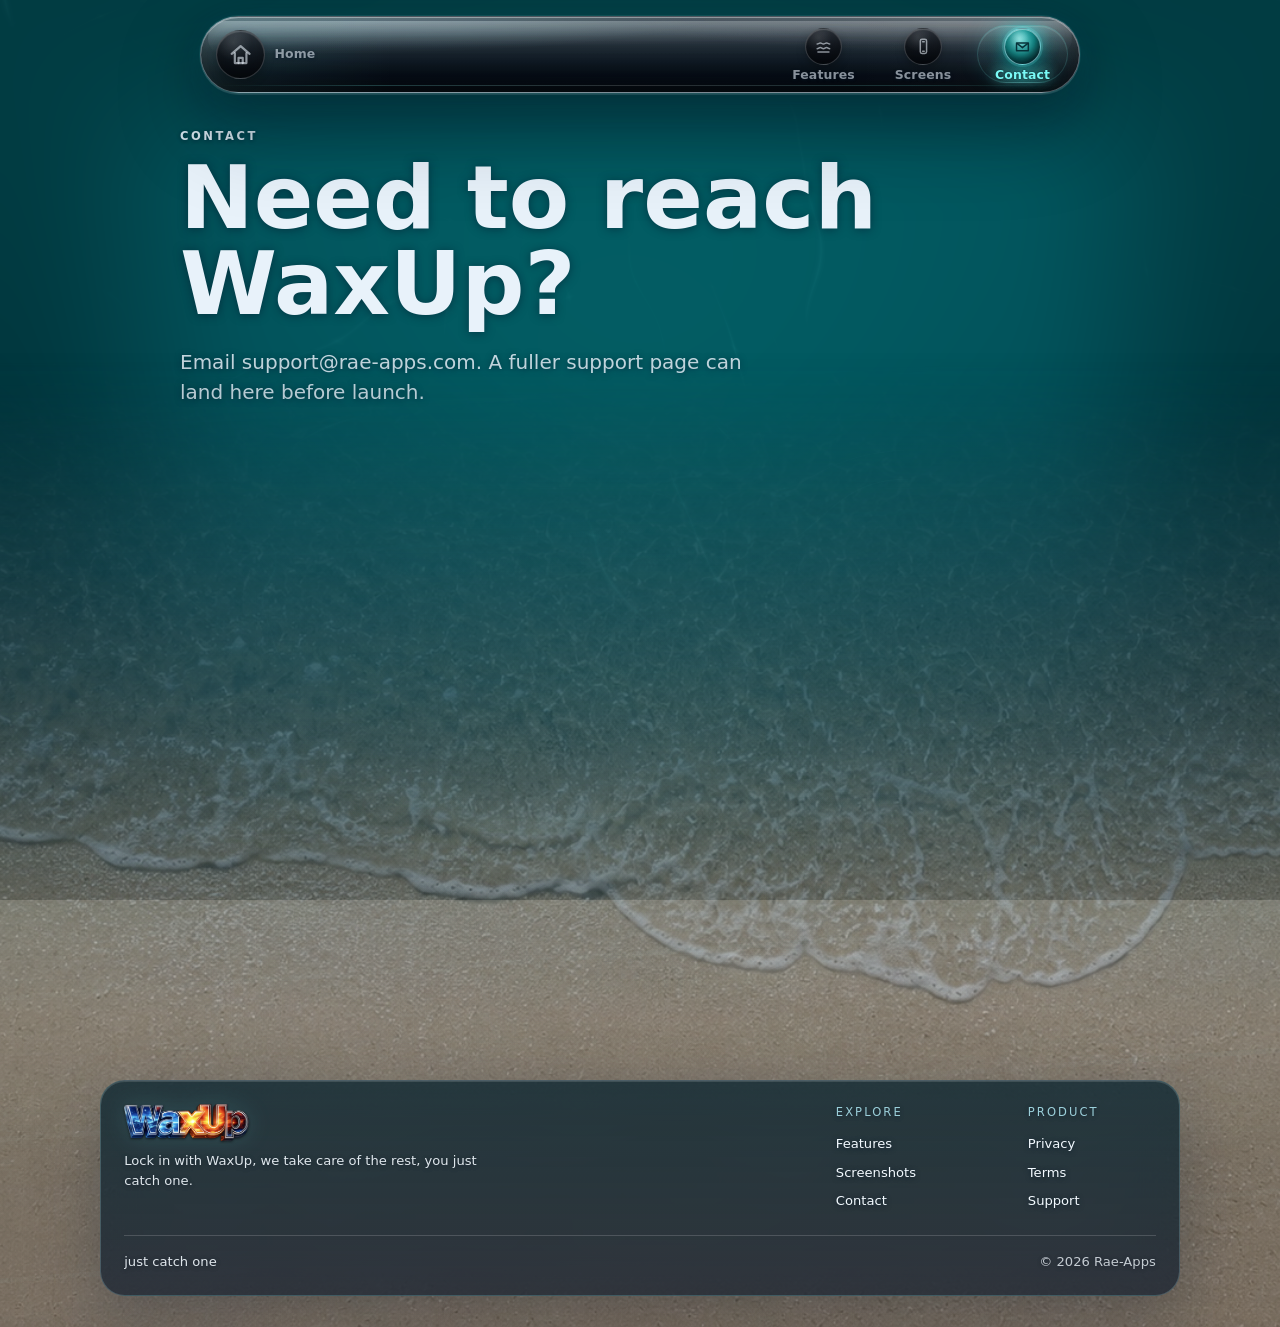
==== commit 8f753cb2: "Restore mobile iPhone chrome" ====
--- a/contact/index.html
+++ b/contact/index.html
@@ -1,3 +1,3 @@
-<!DOCTYPE html><html lang="en"> <head><meta charset="UTF-8"><meta name="viewport" content="width=device-width, initial-scale=1.0"><meta name="description" content="Contact WaxUp support."><meta name="generator" content="Astro v4.16.19"><link rel="canonical" href="https://jcali86.github.io/contact"><link rel="icon" type="image/svg+xml" href="/favicon.svg"><!-- Open Graph --><meta property="og:title" content="Contact — WaxUp"><meta property="og:description" content="Contact WaxUp support."><meta property="og:url" content="https://jcali86.github.io/contact"><meta property="og:type" content="website"><meta property="og:site_name" content="WaxUp"><title>Contact — WaxUp</title><meta name="astro-view-transitions-enabled" content="true"><meta name="astro-view-transitions-fallback" content="animate"><link rel="stylesheet" href="/_astro/contact.CEMAoiWr.css"><script type="module" src="/_astro/hoisted.wiovhmcT.js"></script></head> <body class="min-h-screen flex flex-col ocean-page">  <waxup-water-surface data-water-surface aria-hidden="true"> <div class="water-fallback" data-water-fallback></div> </waxup-water-surface>   <div class="bg-surface" aria-hidden="true"></div> <nav class="top-nav" aria-label="Primary"> <a class="nav-home-tab" href="/"> <span class="nav-icon nav-icon-home" aria-hidden="true"> <svg viewBox="0 0 24 24" fill="none" stroke="currentColor" stroke-width="2.1" stroke-linecap="round" stroke-linejoin="round"> <path d="M3.5 11.2 12 4l8.5 7.2"></path> <path d="M6.5 10.5V20h11v-9.5"></path> <path d="M10 20v-5h4v5"></path> </svg> </span> <span class="nav-home-copy"> <span class="nav-home-label">Home</span> </span> <span class="nav-home-mobile-label">Home</span> </a> <span class="nav-center-wordmark" aria-hidden="true"> <span class="brand-logo brand-logo-sm nav-wordmark nav-wordmark-center" aria-label="WaxUp"><img class="brand-logo-img" src="/brand/waxup-logo-placeholder.png" width="1196" height="353" alt="WaxUp" decoding="async"></span> </span> <ul class="nav-links"> <li> <a href="/features"> <span class="nav-icon" aria-hidden="true"> <svg viewBox="0 0 24 24" fill="none" stroke="currentColor" stroke-width="1.9" stroke-linecap="round" stroke-linejoin="round"> <path d="M4 15c2 0 2-1.5 4-1.5S10 15 12 15s2-1.5 4-1.5S18 15 20 15"></path> <path d="M4 9c2 0 2-1.5 4-1.5S10 9 12 9s2-1.5 4-1.5S18 9 20 9"></path> <path d="M5 19h14"></path> </svg> </span> <span class="nav-link-label">Features</span> </a> </li> <li> <a href="/screenshots"> <span class="nav-icon" aria-hidden="true"> <svg viewBox="0 0 24 24" fill="none" stroke="currentColor" stroke-width="1.9" stroke-linecap="round" stroke-linejoin="round"> <rect x="8" y="3" width="8" height="18" rx="2.2"></rect> <path d="M11 6h2"></path> <path d="M11 18h2"></path> </svg> </span> <span class="nav-link-label">Screens</span> </a> </li> <li> <a class="is-active" href="/contact" aria-current="page"> <span class="nav-icon" aria-hidden="true"> <svg viewBox="0 0 24 24" fill="none" stroke="currentColor" stroke-width="1.9" stroke-linecap="round" stroke-linejoin="round"> <path d="M4.5 7.5h15v10h-15z"></path> <path d="m5.5 8.5 6.5 5 6.5-5"></path> </svg> </span> <span class="nav-link-label">Contact</span> </a> </li> </ul> </nav>  <main class="detail-page"> <header class="detail-hero"> <p class="section-eyebrow">Contact</p> <h1>Need to reach WaxUp?</h1> <p>
+<!DOCTYPE html><html lang="en"> <head><meta charset="UTF-8"><meta name="viewport" content="width=device-width, initial-scale=1.0"><meta name="description" content="Contact WaxUp support."><meta name="generator" content="Astro v4.16.19"><link rel="canonical" href="https://jcali86.github.io/contact"><link rel="icon" type="image/svg+xml" href="/favicon.svg"><!-- Open Graph --><meta property="og:title" content="Contact — WaxUp"><meta property="og:description" content="Contact WaxUp support."><meta property="og:url" content="https://jcali86.github.io/contact"><meta property="og:type" content="website"><meta property="og:site_name" content="WaxUp"><title>Contact — WaxUp</title><meta name="astro-view-transitions-enabled" content="true"><meta name="astro-view-transitions-fallback" content="animate"><link rel="stylesheet" href="/_astro/contact.CdhaaYOQ.css"><script type="module" src="/_astro/hoisted.wiovhmcT.js"></script></head> <body class="min-h-screen flex flex-col ocean-page">  <waxup-water-surface data-water-surface aria-hidden="true"> <div class="water-fallback" data-water-fallback></div> </waxup-water-surface>   <div class="bg-surface" aria-hidden="true"></div> <nav class="top-nav" aria-label="Primary"> <a class="nav-home-tab" href="/"> <span class="nav-icon nav-icon-home" aria-hidden="true"> <svg viewBox="0 0 24 24" fill="none" stroke="currentColor" stroke-width="2.1" stroke-linecap="round" stroke-linejoin="round"> <path d="M3.5 11.2 12 4l8.5 7.2"></path> <path d="M6.5 10.5V20h11v-9.5"></path> <path d="M10 20v-5h4v5"></path> </svg> </span> <span class="nav-home-copy"> <span class="nav-home-label">Home</span> </span> <span class="nav-home-mobile-label">Home</span> </a> <span class="nav-center-wordmark" aria-hidden="true"> <span class="brand-logo brand-logo-sm nav-wordmark nav-wordmark-center" aria-label="WaxUp"><img class="brand-logo-img" src="/brand/waxup-logo-placeholder.png" width="1196" height="353" alt="WaxUp" decoding="async"></span> </span> <ul class="nav-links"> <li> <a href="/features"> <span class="nav-icon" aria-hidden="true"> <svg viewBox="0 0 24 24" fill="none" stroke="currentColor" stroke-width="1.9" stroke-linecap="round" stroke-linejoin="round"> <path d="M4 15c2 0 2-1.5 4-1.5S10 15 12 15s2-1.5 4-1.5S18 15 20 15"></path> <path d="M4 9c2 0 2-1.5 4-1.5S10 9 12 9s2-1.5 4-1.5S18 9 20 9"></path> <path d="M5 19h14"></path> </svg> </span> <span class="nav-link-label">Features</span> </a> </li> <li> <a href="/screenshots"> <span class="nav-icon" aria-hidden="true"> <svg viewBox="0 0 24 24" fill="none" stroke="currentColor" stroke-width="1.9" stroke-linecap="round" stroke-linejoin="round"> <rect x="8" y="3" width="8" height="18" rx="2.2"></rect> <path d="M11 6h2"></path> <path d="M11 18h2"></path> </svg> </span> <span class="nav-link-label">Screens</span> </a> </li> <li> <a class="is-active" href="/contact" aria-current="page"> <span class="nav-icon" aria-hidden="true"> <svg viewBox="0 0 24 24" fill="none" stroke="currentColor" stroke-width="1.9" stroke-linecap="round" stroke-linejoin="round"> <path d="M4.5 7.5h15v10h-15z"></path> <path d="m5.5 8.5 6.5 5 6.5-5"></path> </svg> </span> <span class="nav-link-label">Contact</span> </a> </li> </ul> </nav>  <main class="detail-page"> <header class="detail-hero"> <p class="section-eyebrow">Contact</p> <h1>Need to reach WaxUp?</h1> <p>
 Email <a href="mailto:support@rae-apps.com">support@rae-apps.com</a>. A fuller support page can land here before launch.
 </p> </header> </main> <footer class="site-footer"> <div class="footer-beach" aria-hidden="true"></div> <div class="footer-panel"> <div class="footer-grid"> <div class="footer-brand"> <a href="/" class="brand-logo brand-logo-sm footer-wordmark" aria-label="WaxUp home"><img class="brand-logo-img" src="/brand/waxup-logo-placeholder.png" width="1196" height="353" alt="WaxUp" decoding="async"></a> <p>Lock in with WaxUp, we take care of the rest, you just catch one.</p> </div> <div class="footer-column"> <h2>Explore</h2> <a href="/features">Features</a> <a href="/screenshots">Screenshots</a> <a href="/contact">Contact</a> </div> <div class="footer-column"> <h2>Product</h2> <a href="/privacy">Privacy</a> <a href="/terms">Terms</a> <a href="mailto:support@rae-apps.com">Support</a> </div> </div> <div class="footer-bottom"> <span>just catch one</span> <span class="copyright">© 2026 Rae-Apps</span> </div> </div> </footer>  </body></html>
--- a/_astro/contact.CdhaaYOQ.css
+++ b/_astro/contact.CdhaaYOQ.css
@@ -0,0 +1 @@
+:root{--brand-gradient: linear-gradient(135deg, #C2421A 0%, #552842 50%, #0E1E3D 100%);--brand-electric: #79FAF7;--day-bg: #FAFAF7;--day-sky: #B8E0F4;--day-blue: #5DCFF5;--day-sun: #FFE45E;--day-tangerine: #F08F4A;--day-ink: #1A1612;--night-bg: #051427;--night-surface: #0B1E3A;--night-moon: #5EB5E0;--night-electric: #79FAF7;--night-highlight: #E8F2FA;--surface-bg: var(--day-bg);--surface-text: var(--day-ink);--surface-accent: var(--day-blue)}@media (prefers-color-scheme: dark){:root{--surface-bg: var(--night-bg);--surface-text: var(--night-highlight);--surface-accent: var(--night-electric)}}:root[data-mode=light]{--surface-bg: var(--day-bg);--surface-text: var(--day-ink);--surface-accent: var(--day-blue)}:root[data-mode=dark]{--surface-bg: var(--night-bg);--surface-text: var(--night-highlight);--surface-accent: var(--night-electric)}*,:before,:after{--tw-border-spacing-x: 0;--tw-border-spacing-y: 0;--tw-translate-x: 0;--tw-translate-y: 0;--tw-rotate: 0;--tw-skew-x: 0;--tw-skew-y: 0;--tw-scale-x: 1;--tw-scale-y: 1;--tw-pan-x: ;--tw-pan-y: ;--tw-pinch-zoom: ;--tw-scroll-snap-strictness: proximity;--tw-gradient-from-position: ;--tw-gradient-via-position: ;--tw-gradient-to-position: ;--tw-ordinal: ;--tw-slashed-zero: ;--tw-numeric-figure: ;--tw-numeric-spacing: ;--tw-numeric-fraction: ;--tw-ring-inset: ;--tw-ring-offset-width: 0px;--tw-ring-offset-color: #fff;--tw-ring-color: rgb(59 130 246 / .5);--tw-ring-offset-shadow: 0 0 #0000;--tw-ring-shadow: 0 0 #0000;--tw-shadow: 0 0 #0000;--tw-shadow-colored: 0 0 #0000;--tw-blur: ;--tw-brightness: ;--tw-contrast: ;--tw-grayscale: ;--tw-hue-rotate: ;--tw-invert: ;--tw-saturate: ;--tw-sepia: ;--tw-drop-shadow: ;--tw-backdrop-blur: ;--tw-backdrop-brightness: ;--tw-backdrop-contrast: ;--tw-backdrop-grayscale: ;--tw-backdrop-hue-rotate: ;--tw-backdrop-invert: ;--tw-backdrop-opacity: ;--tw-backdrop-saturate: ;--tw-backdrop-sepia: ;--tw-contain-size: ;--tw-contain-layout: ;--tw-contain-paint: ;--tw-contain-style: }::backdrop{--tw-border-spacing-x: 0;--tw-border-spacing-y: 0;--tw-translate-x: 0;--tw-translate-y: 0;--tw-rotate: 0;--tw-skew-x: 0;--tw-skew-y: 0;--tw-scale-x: 1;--tw-scale-y: 1;--tw-pan-x: ;--tw-pan-y: ;--tw-pinch-zoom: ;--tw-scroll-snap-strictness: proximity;--tw-gradient-from-position: ;--tw-gradient-via-position: ;--tw-gradient-to-position: ;--tw-ordinal: ;--tw-slashed-zero: ;--tw-numeric-figure: ;--tw-numeric-spacing: ;--tw-numeric-fraction: ;--tw-ring-inset: ;--tw-ring-offset-width: 0px;--tw-ring-offset-color: #fff;--tw-ring-color: rgb(59 130 246 / .5);--tw-ring-offset-shadow: 0 0 #0000;--tw-ring-shadow: 0 0 #0000;--tw-shadow: 0 0 #0000;--tw-shadow-colored: 0 0 #0000;--tw-blur: ;--tw-brightness: ;--tw-contrast: ;--tw-grayscale: ;--tw-hue-rotate: ;--tw-invert: ;--tw-saturate: ;--tw-sepia: ;--tw-drop-shadow: ;--tw-backdrop-blur: ;--tw-backdrop-brightness: ;--tw-backdrop-contrast: ;--tw-backdrop-grayscale: ;--tw-backdrop-hue-rotate: ;--tw-backdrop-invert: ;--tw-backdrop-opacity: ;--tw-backdrop-saturate: ;--tw-backdrop-sepia: ;--tw-contain-size: ;--tw-contain-layout: ;--tw-contain-paint: ;--tw-contain-style: }*,:before,:after{box-sizing:border-box;border-width:0;border-style:solid;border-color:#e5e7eb}:before,:after{--tw-content: ""}html,:host{line-height:1.5;-webkit-text-size-adjust:100%;-moz-tab-size:4;-o-tab-size:4;tab-size:4;font-family:-apple-system,BlinkMacSystemFont,SF Pro Display,Segoe UI,system-ui,sans-serif;font-feature-settings:normal;font-variation-settings:normal;-webkit-tap-highlight-color:transparent}body{margin:0;line-height:inherit}hr{height:0;color:inherit;border-top-width:1px}abbr:where([title]){-webkit-text-decoration:underline dotted;text-decoration:underline dotted}h1,h2,h3,h4,h5,h6{font-size:inherit;font-weight:inherit}a{color:inherit;text-decoration:inherit}b,strong{font-weight:bolder}code,kbd,samp,pre{font-family:ui-monospace,SFMono-Regular,Menlo,Monaco,Consolas,Liberation Mono,Courier New,monospace;font-feature-settings:normal;font-variation-settings:normal;font-size:1em}small{font-size:80%}sub,sup{font-size:75%;line-height:0;position:relative;vertical-align:baseline}sub{bottom:-.25em}sup{top:-.5em}table{text-indent:0;border-color:inherit;border-collapse:collapse}button,input,optgroup,select,textarea{font-family:inherit;font-feature-settings:inherit;font-variation-settings:inherit;font-size:100%;font-weight:inherit;line-height:inherit;letter-spacing:inherit;color:inherit;margin:0;padding:0}button,select{text-transform:none}button,input:where([type=button]),input:where([type=reset]),input:where([type=submit]){-webkit-appearance:button;background-color:transparent;background-image:none}:-moz-focusring{outline:auto}:-moz-ui-invalid{box-shadow:none}progress{vertical-align:baseline}::-webkit-inner-spin-button,::-webkit-outer-spin-button{height:auto}[type=search]{-webkit-appearance:textfield;outline-offset:-2px}::-webkit-search-decoration{-webkit-appearance:none}::-webkit-file-upload-button{-webkit-appearance:button;font:inherit}summary{display:list-item}blockquote,dl,dd,h1,h2,h3,h4,h5,h6,hr,figure,p,pre{margin:0}fieldset{margin:0;padding:0}legend{padding:0}ol,ul,menu{list-style:none;margin:0;padding:0}dialog{padding:0}textarea{resize:vertical}input::-moz-placeholder,textarea::-moz-placeholder{opacity:1;color:#9ca3af}input::placeholder,textarea::placeholder{opacity:1;color:#9ca3af}button,[role=button]{cursor:pointer}:disabled{cursor:default}img,svg,video,canvas,audio,iframe,embed,object{display:block;vertical-align:middle}img,video{max-width:100%;height:auto}[hidden]:where(:not([hidden=until-found])){display:none}.container{width:100%}@media (min-width: 640px){.container{max-width:640px}}@media (min-width: 768px){.container{max-width:768px}}@media (min-width: 1024px){.container{max-width:1024px}}@media (min-width: 1280px){.container{max-width:1280px}}@media (min-width: 1536px){.container{max-width:1536px}}.visible{visibility:visible}.collapse{visibility:collapse}.static{position:static}.fixed{position:fixed}.absolute{position:absolute}.relative{position:relative}.sticky{position:sticky}.isolate{isolation:isolate}.block{display:block}.flex{display:flex}.grid{display:grid}.hidden{display:none}.min-h-screen{min-height:100vh}.transform{transform:translate(var(--tw-translate-x),var(--tw-translate-y)) rotate(var(--tw-rotate)) skew(var(--tw-skew-x)) skewY(var(--tw-skew-y)) scaleX(var(--tw-scale-x)) scaleY(var(--tw-scale-y))}.resize{resize:both}.flex-col{flex-direction:column}.rounded{border-radius:.25rem}.border{border-width:1px}.uppercase{text-transform:uppercase}.italic{font-style:italic}.shadow{--tw-shadow: 0 1px 3px 0 rgb(0 0 0 / .1), 0 1px 2px -1px rgb(0 0 0 / .1);--tw-shadow-colored: 0 1px 3px 0 var(--tw-shadow-color), 0 1px 2px -1px var(--tw-shadow-color);box-shadow:var(--tw-ring-offset-shadow, 0 0 #0000),var(--tw-ring-shadow, 0 0 #0000),var(--tw-shadow)}.outline{outline-style:solid}.ring{--tw-ring-offset-shadow: var(--tw-ring-inset) 0 0 0 var(--tw-ring-offset-width) var(--tw-ring-offset-color);--tw-ring-shadow: var(--tw-ring-inset) 0 0 0 calc(3px + var(--tw-ring-offset-width)) var(--tw-ring-color);box-shadow:var(--tw-ring-offset-shadow),var(--tw-ring-shadow),var(--tw-shadow, 0 0 #0000)}.blur{--tw-blur: blur(8px);filter:var(--tw-blur) var(--tw-brightness) var(--tw-contrast) var(--tw-grayscale) var(--tw-hue-rotate) var(--tw-invert) var(--tw-saturate) var(--tw-sepia) var(--tw-drop-shadow)}.drop-shadow{--tw-drop-shadow: drop-shadow(0 1px 2px rgb(0 0 0 / .1)) drop-shadow(0 1px 1px rgb(0 0 0 / .06));filter:var(--tw-blur) var(--tw-brightness) var(--tw-contrast) var(--tw-grayscale) var(--tw-hue-rotate) var(--tw-invert) var(--tw-saturate) var(--tw-sepia) var(--tw-drop-shadow)}.filter{filter:var(--tw-blur) var(--tw-brightness) var(--tw-contrast) var(--tw-grayscale) var(--tw-hue-rotate) var(--tw-invert) var(--tw-saturate) var(--tw-sepia) var(--tw-drop-shadow)}.transition{transition-property:color,background-color,border-color,text-decoration-color,fill,stroke,opacity,box-shadow,transform,filter,backdrop-filter;transition-timing-function:cubic-bezier(.4,0,.2,1);transition-duration:.15s}:root{color-scheme:light dark}html{-webkit-font-smoothing:antialiased;-moz-osx-font-smoothing:grayscale;text-rendering:optimizeLegibility;background:var(--surface-bg);color:var(--surface-text)}body{margin:0;padding:0;font-family:-apple-system,BlinkMacSystemFont,SF Pro Display,Segoe UI,system-ui,sans-serif;color:var(--surface-text)}body.ocean-page{--surface-bg: var(--night-bg);--surface-text: var(--night-highlight);--surface-accent: var(--night-electric);color:var(--surface-text)}a{color:inherit;text-decoration:none}.tabular{font-variant-numeric:tabular-nums}.gradient-text{background-image:var(--brand-gradient);-webkit-background-clip:text;background-clip:text;color:transparent;background-color:#c2421a}.wordmark-halo{position:relative;display:inline-block}.wordmark-halo:before{content:"";position:absolute;inset:-15% -10%;background:radial-gradient(ellipse 70% 80% at 75% 50%,#79faf738,#79faf700 60%);z-index:-1;pointer-events:none;opacity:0}:root[data-mode=dark] .wordmark-halo:before{opacity:1}@media (prefers-color-scheme: dark){:root:not([data-mode=light]) .wordmark-halo:before{opacity:1}}.brand-logo{position:relative;display:inline-flex;align-items:center;justify-content:center;line-height:0;vertical-align:middle}.brand-logo-img{display:block;width:var(--brand-logo-width, 16rem);height:auto;max-width:100%;filter:drop-shadow(0 2px 2px rgba(0,0,0,.5)) drop-shadow(0 0 20px rgba(121,250,247,.16))}.brand-logo-sm{--brand-logo-width: 6.4rem}.brand-logo-md{--brand-logo-width: 14rem}.brand-logo-lg{--brand-logo-width: min(28rem, 78vw)}.brand-logo-xl{--brand-logo-width: min(47rem, 86vw)}.brand-logo-halo:before{content:"";position:absolute;z-index:-1;inset:3% 7% 8%;border-radius:999px;background:radial-gradient(ellipse at 36% 50%,rgba(72,184,255,.18),transparent 56%),radial-gradient(ellipse at 64% 50%,rgba(255,128,38,.16),transparent 56%),radial-gradient(ellipse at center,rgba(121,250,247,.12),transparent 68%);filter:blur(18px);pointer-events:none}.brand-logo-halo .brand-logo-img{filter:drop-shadow(0 8px 18px rgba(2,18,27,.62)) drop-shadow(0 0 30px rgba(121,250,247,.2))}.teal-torch{color:#fff;text-shadow:0 0 1px rgba(0,0,0,.4),0 0 4px rgba(121,250,247,.9),0 0 16px rgba(121,250,247,.6);font-weight:700;letter-spacing:.02em}.chip{display:inline-flex;align-items:center;gap:.375rem;padding:.2rem .55rem;border-radius:9999px;font-size:.6875rem;font-weight:600;letter-spacing:.01em;white-space:nowrap;line-height:1.2}.chip-go{background:#5dcff52e;color:#1b89b8}.chip-caution{background:#f08f4a33;color:#b85b1e}.chip-stop{background:#dc354526;color:#b72436}:root[data-mode=dark] .chip-go{background:#79faf726;color:var(--night-electric)}:root[data-mode=dark] .chip-caution{background:#ffe45e33;color:var(--day-sun)}:root[data-mode=dark] .chip-stop{background:#dc354538;color:#ff8a95}@media (prefers-color-scheme: dark){:root:not([data-mode=light]) .chip-go{background:#79faf726;color:var(--night-electric)}:root:not([data-mode=light]) .chip-caution{background:#ffe45e33;color:var(--day-sun)}:root:not([data-mode=light]) .chip-stop{background:#dc354538;color:#ff8a95}}.glass-dark{background:linear-gradient(180deg,#0a1628eb,#050b14f5);border:1px solid rgba(121,250,247,.08);backdrop-filter:blur(20px);-webkit-backdrop-filter:blur(20px);box-shadow:inset 0 1px #ffffff0a,0 10px 30px #0006}:root{--top-nav-offset: calc(1rem + env(safe-area-inset-top, 0px)) ;--top-nav-height: 4.35rem;--top-nav-bottom-gap: clamp(.75rem, 2vh, 1.15rem);--top-nav-clearance: calc(var(--top-nav-offset) + var(--top-nav-height) + var(--top-nav-bottom-gap));--phone-stage-caption-space: 4.25rem}.bg-surface{position:fixed;inset:0;z-index:-20;background:var(--surface-bg);pointer-events:none}.top-nav{position:fixed;top:var(--top-nav-offset);left:50%;transform:translate(-50%);z-index:30;display:flex;align-items:center;justify-content:space-between;gap:.62rem;width:min(880px,calc(100% - 2rem));min-height:var(--top-nav-height);padding:.44rem .58rem;margin:0;box-sizing:border-box;border-radius:9999px;overflow:hidden;isolation:isolate;background:radial-gradient(ellipse at 13% -10%,rgba(183,244,255,.28),transparent 38%),radial-gradient(ellipse at 92% 0%,rgba(255,255,255,.14),transparent 34%),linear-gradient(92deg,rgba(121,250,247,.11),transparent 22%,transparent 72%,rgba(255,255,255,.045)),linear-gradient(180deg,#5e6871bd,#222a33d6 38%,#080e17e6 78%,#03080feb),#051427b8;border:1px solid rgba(216,229,236,.34);box-shadow:inset 0 1px #ffffff5c,inset 0 16px 28px #ffffff0e,inset 0 -18px 30px #00000061,inset 18px 0 34px #ffffff0b,inset -18px 0 34px #00000029,0 2px #ffffff1a,0 18px 46px #010d1657,0 34px 90px #05142747,0 0 0 1px #79faf71a,0 0 36px #79faf70f;backdrop-filter:blur(30px) saturate(1.24);-webkit-backdrop-filter:blur(30px) saturate(1.24)}.top-nav:before,.top-nav:after{content:"";position:absolute;pointer-events:none}.top-nav:before{z-index:-1;inset:.26rem .46rem auto;height:46%;border-radius:9999px;background:linear-gradient(180deg,rgba(255,255,255,.26),rgba(255,255,255,.055) 48%,transparent),radial-gradient(ellipse at 18% 0%,rgba(183,244,255,.18),transparent 55%);opacity:.86}.top-nav:after{left:1.05rem;right:1.05rem;bottom:.38rem;height:1px;background:linear-gradient(90deg,transparent,rgba(121,250,247,.28) 18%,rgba(255,255,255,.2) 50%,rgba(121,250,247,.22) 82%,transparent);opacity:.76}.nav-center-wordmark{position:absolute;left:50%;top:50%;z-index:3;display:grid;place-items:center;width:10rem;max-width:28%;pointer-events:none;opacity:0;transform:translate(-50%,-37%) scale(.74);transform-origin:50% 50%;transition:opacity .42s cubic-bezier(.2,.75,.2,1),transform .52s cubic-bezier(.2,.75,.2,1),filter .42s ease;filter:blur(7px) saturate(.78)}.nav-center-wordmark:before{content:"";position:absolute;inset:-.42rem -1.05rem;z-index:-1;border-radius:9999px;background:radial-gradient(ellipse at 50% 52%,rgba(121,250,247,.12),transparent 68%),linear-gradient(90deg,transparent,rgba(255,255,255,.055),transparent);opacity:0;transition:opacity .42s ease}.nav-center-wordmark .nav-wordmark-center{--brand-logo-width: min(8.4rem, 100%);justify-content:center}body.nav-logo-docked .nav-center-wordmark{opacity:1;transform:translate(-50%,-50%) scale(1);filter:blur(0) saturate(1.04)}body.nav-logo-docked .nav-center-wordmark:before{opacity:1}:root[data-mode=light] .top-nav{background:linear-gradient(180deg,#ffffffeb,#f8faf9d1 52%,#e4eae9c7),#fafaf7d1;border-color:#0b1e3a1f;box-shadow:inset 0 2px #ffffffc7,inset 0 -2px #0e1e3d1a,0 22px 60px #0e1e3d29}@media (prefers-color-scheme: light){:root:not([data-mode=dark]) .top-nav{background:linear-gradient(180deg,#ffffffeb,#f8faf9d1 52%,#e4eae9c7),#fafaf7d1;border-color:#0b1e3a1f;box-shadow:inset 0 2px #ffffffc7,inset 0 -2px #0e1e3d1a,0 22px 60px #0e1e3d29}}:root body.ocean-page .top-nav{background:radial-gradient(ellipse at 13% -10%,rgba(183,244,255,.28),transparent 38%),radial-gradient(ellipse at 92% 0%,rgba(255,255,255,.14),transparent 34%),linear-gradient(92deg,rgba(121,250,247,.11),transparent 22%,transparent 72%,rgba(255,255,255,.045)),linear-gradient(180deg,#5e6871bd,#222a33d6 38%,#080e17e6 78%,#03080feb),#051427b8;border-color:#d8e5ec57;box-shadow:inset 0 1px #ffffff5c,inset 0 16px 28px #ffffff0e,inset 0 -18px 30px #00000061,inset 18px 0 34px #ffffff0b,inset -18px 0 34px #00000029,0 2px #ffffff1a,0 18px 46px #010d1657,0 34px 90px #05142747,0 0 0 1px #79faf71a,0 0 36px #79faf70f}.nav-home-tab,.nav-links a{position:relative;display:inline-flex;align-items:center;border-radius:9999px;color:#e8f2fab8;isolation:isolate;transition:opacity .2s ease,transform .2s ease,color .2s ease}.nav-home-tab:before,.nav-links a:before{content:"";position:absolute;z-index:-1;inset:.08rem;border-radius:9999px;background:radial-gradient(ellipse at 48% 0%,rgba(183,244,255,.15),transparent 52%),linear-gradient(180deg,#ffffff0e,#ffffff03);border:1px solid rgba(255,255,255,.055);opacity:0;transform:scale(.96);transition:opacity .2s ease,transform .2s ease}.nav-home-tab:after,.nav-links a:after{content:"";position:absolute;left:22%;right:22%;bottom:.22rem;z-index:-1;height:.28rem;border-radius:9999px;background:radial-gradient(ellipse at center,rgba(121,250,247,.46),transparent 68%);filter:blur(5px);opacity:0;transition:opacity .2s ease,transform .2s ease;transform:scaleX(.72)}.nav-home-tab{flex:0 0 auto;gap:.58rem;min-width:6.25rem;min-height:3.45rem;padding:.32rem .78rem .32rem .38rem}.nav-home-tab.is-active{color:var(--night-electric)}.nav-home-tab:hover,.nav-links a:hover{opacity:.96;transform:translateY(-1px)}.nav-home-tab:hover:before,.nav-links a:hover:before{opacity:.64;transform:scale(1)}.nav-home-tab:hover:after,.nav-links a:hover:after{opacity:.34;transform:scaleX(.92)}.nav-icon{width:2.35rem;height:2.35rem;display:grid;place-items:center;flex:none;border-radius:9999px;color:#e8f2fa94;background:radial-gradient(circle at 35% 20%,rgba(255,255,255,.18),transparent 38%),radial-gradient(circle at 50% 76%,rgba(0,0,0,.42),transparent 56%),linear-gradient(180deg,#293039e0,#05090ff0);border:1px solid rgba(255,255,255,.19);box-shadow:inset 0 1px 1px #ffffff3d,inset 0 -12px 18px #0006,0 5px 11px #0000004d,0 0 0 1px #0003}.nav-icon svg{width:1.18rem;height:1.18rem}.nav-icon-home{width:3.05rem;height:3.05rem;color:#07333a;background:radial-gradient(circle at 42% 32%,#79faf7f0,#13c9c399 46%,#062a31e0 76%),#0a3039;border-color:#b7f4ff8c;box-shadow:0 0 0 2px #79faf729,0 0 28px #00eee875,inset 0 1px #ffffff6b,inset 0 -16px 20px #00000052}.nav-icon-home svg{width:1.58rem;height:1.58rem;filter:drop-shadow(0 0 7px rgba(121,250,247,.82))}.nav-home-copy{display:flex;flex-direction:column;gap:.16rem;line-height:1;min-width:2.3rem}.nav-wordmark{--brand-logo-width: 7.15rem;justify-content:flex-start}.nav-wordmark .brand-logo-img{filter:drop-shadow(0 1px 1px rgba(0,0,0,.58)) drop-shadow(0 0 12px rgba(121,250,247,.16)) drop-shadow(0 0 1px rgba(255,255,255,.22))}.nav-home-label,.nav-home-mobile-label,.nav-link-label{font-family:-apple-system,ui-rounded,SF Pro Rounded,system-ui,sans-serif;font-weight:800;letter-spacing:.01em;line-height:1}.nav-home-label{color:var(--night-electric);font-size:.78rem;text-shadow:0 0 2px rgba(0,0,0,.7),0 0 12px rgba(121,250,247,.85),0 0 22px rgba(121,250,247,.48)}.nav-home-mobile-label{display:none;color:var(--night-electric);font-size:.62rem;text-shadow:0 0 2px rgba(0,0,0,.72),0 0 12px rgba(121,250,247,.85),0 0 20px rgba(121,250,247,.44)}.nav-links{flex:1;min-width:0;display:flex;align-items:center;justify-content:flex-end;gap:.32rem;list-style:none;margin:0;padding:0}.nav-links li{min-width:0}.nav-links a{min-width:5.9rem;min-height:3.35rem;flex-direction:column;justify-content:center;gap:.22rem;padding:.22rem .38rem}.nav-links a:hover .nav-icon{color:#b7f4ffeb}.nav-link-label{color:#e8f2fa94;font-size:.78rem;text-shadow:0 1px 3px rgba(5,20,39,.65)}:root[data-mode=light] .nav-home-tab,:root[data-mode=light] .nav-links a{color:#0e1e3d99}:root[data-mode=light] .nav-icon{color:#0e1e3d85;background:radial-gradient(circle at 38% 22%,rgba(255,255,255,.95),transparent 44%),linear-gradient(180deg,#ffffffdb,#e6eae9c7);border-color:#fffc;box-shadow:inset 0 1px 1px #ffffffd9,inset 0 -10px 18px #0e1e3d0f,0 6px 16px #0e1e3d14}:root[data-mode=light] .nav-icon-home{color:#0e1e3d;background:radial-gradient(circle at 44% 30%,#f6fffffa,#c2fbf9c7 50%,#e8f6f4db 78%),#f6fbfb;border-color:#79faf78c;box-shadow:0 0 0 2px #79faf738,0 0 24px #79faf757,inset 0 1px #fffffff5,inset 0 -14px 22px #0e1e3d0d}:root[data-mode=light] .nav-link-label{color:#0e1e3d8c;text-shadow:none}:root[data-mode=light] .nav-home-label{color:var(--night-electric);text-shadow:0 0 10px rgba(121,250,247,.55),0 0 18px rgba(121,250,247,.34)}@media (prefers-color-scheme: light){:root:not([data-mode=dark]) .nav-home-tab,:root:not([data-mode=dark]) .nav-links a{color:#0e1e3d99}:root:not([data-mode=dark]) .nav-icon{color:#0e1e3d85;background:radial-gradient(circle at 38% 22%,rgba(255,255,255,.95),transparent 44%),linear-gradient(180deg,#ffffffdb,#e6eae9c7);border-color:#fffc;box-shadow:inset 0 1px 1px #ffffffd9,inset 0 -10px 18px #0e1e3d0f,0 6px 16px #0e1e3d14}:root:not([data-mode=dark]) .nav-icon-home{color:#0e1e3d;background:radial-gradient(circle at 44% 30%,#f6fffffa,#c2fbf9c7 50%,#e8f6f4db 78%),#f6fbfb;border-color:#79faf78c;box-shadow:0 0 0 2px #79faf738,0 0 24px #79faf757,inset 0 1px #fffffff5,inset 0 -14px 22px #0e1e3d0d}:root:not([data-mode=dark]) .nav-link-label{color:#0e1e3d8c;text-shadow:none}:root:not([data-mode=dark]) .nav-home-label{color:var(--night-electric);text-shadow:0 0 10px rgba(121,250,247,.55),0 0 18px rgba(121,250,247,.34)}}:root body.ocean-page .nav-home-tab,:root body.ocean-page .nav-links a{color:#e8f2fab8}:root body.ocean-page .nav-icon{color:#e8f2fa94;background:radial-gradient(circle at 35% 25%,rgba(255,255,255,.11),transparent 38%),linear-gradient(180deg,#20262ec7,#05090fe6);border-color:#ffffff29;box-shadow:inset 0 1px 1px #ffffff2e,inset 0 -12px 18px #00000057,0 4px 10px #0000003d}:root body.ocean-page .nav-icon-home{color:#07333a;background:radial-gradient(circle at 42% 32%,#79faf7f0,#13c9c399 46%,#062a31e0 76%),#0a3039;border-color:#b7f4ff8c;box-shadow:0 0 0 2px #79faf729,0 0 28px #00eee875,inset 0 1px #ffffff6b,inset 0 -16px 20px #00000052}:root body.ocean-page .nav-link-label{color:#e8f2fa94;text-shadow:0 1px 3px rgba(5,20,39,.65)}:root body.ocean-page .nav-home-label{color:var(--night-electric);text-shadow:0 0 2px rgba(0,0,0,.7),0 0 12px rgba(121,250,247,.85),0 0 22px rgba(121,250,247,.48)}.top-nav .nav-home-tab:not(.is-active) .nav-icon-home{color:#e8f2fa94;background:radial-gradient(circle at 35% 25%,rgba(255,255,255,.11),transparent 38%),linear-gradient(180deg,#20262ec7,#05090fe6);border-color:#ffffff29;box-shadow:inset 0 1px 1px #ffffff2e,inset 0 -12px 18px #00000057,0 4px 10px #0000003d}.top-nav .nav-home-tab:not(.is-active) .nav-icon-home svg{filter:none}.top-nav .nav-home-tab:not(.is-active) .nav-home-label,.top-nav .nav-home-tab:not(.is-active) .nav-home-mobile-label{color:#e8f2fa94;text-shadow:0 1px 3px rgba(5,20,39,.65)}.top-nav .nav-home-tab:not(.is-active) .nav-wordmark{opacity:.9}.top-nav .nav-home-tab:not(.is-active) .nav-wordmark .brand-logo-img{filter:saturate(.9) brightness(.88) drop-shadow(0 1px 1px rgba(0,0,0,.5)) drop-shadow(0 0 8px rgba(121,250,247,.08))}.top-nav .nav-home-tab.is-active .nav-wordmark .brand-logo-img{filter:drop-shadow(0 1px 1px rgba(0,0,0,.58)) drop-shadow(0 0 14px rgba(121,250,247,.2))}.top-nav .nav-home-tab.is-active .nav-icon-home,.top-nav .nav-links a.is-active .nav-icon{color:#07333a;background:radial-gradient(circle at 40% 26%,rgba(255,255,255,.34),transparent 30%),radial-gradient(circle at 42% 32%,#79faf7f5,#13c9c3a3 46%,#062a31e6 76%),#0a3039;border-color:#b7f4ff8c;box-shadow:0 0 0 2px #79faf729,0 0 18px #00eee866,0 0 38px #00eee847,inset 0 1px #ffffff6b,inset 0 -16px 20px #00000052}.top-nav .nav-home-tab.is-active:before,.top-nav .nav-links a.is-active:before{opacity:1;transform:scale(1);background:radial-gradient(ellipse at 50% 10%,rgba(183,244,255,.2),transparent 46%),radial-gradient(ellipse at 50% 100%,rgba(0,238,232,.1),transparent 60%),linear-gradient(180deg,#79faf71b,#ffffff05);border-color:#79faf724;box-shadow:inset 0 1px #ffffff1f,0 0 22px #79faf71a}.top-nav .nav-home-tab.is-active:after,.top-nav .nav-links a.is-active:after{opacity:.82;transform:scaleX(1)}.top-nav .nav-home-tab.is-active .nav-icon-home svg,.top-nav .nav-links a.is-active .nav-icon svg{filter:drop-shadow(0 0 7px rgba(121,250,247,.82))}.top-nav .nav-home-tab.is-active .nav-home-label,.top-nav .nav-home-tab.is-active .nav-home-mobile-label,.top-nav .nav-links a.is-active .nav-link-label{color:var(--night-electric);text-shadow:0 0 2px rgba(0,0,0,.7),0 0 12px rgba(121,250,247,.85),0 0 22px rgba(121,250,247,.48)}@media (max-width: 480px){:root{--top-nav-offset: calc(.45rem + env(safe-area-inset-top, 0px)) ;--top-nav-height: 2.92rem;--top-nav-bottom-gap: .48rem;--phone-stage-caption-space: 3.9rem}.top-nav{width:calc(100% - .85rem);gap:.08rem;padding:.18rem .24rem;border-color:#d8e5ec38;box-shadow:inset 0 1px #fff3,inset 0 -1px #0000003d,0 14px 34px #05142747}.top-nav:before{inset:.22rem .32rem auto;height:38%}.top-nav:after{left:.8rem;right:.8rem;bottom:.3rem}.nav-home-tab{min-width:auto;min-height:2.52rem;flex-direction:column;justify-content:center;gap:.11rem;padding:.12rem .08rem}.nav-home-copy{display:none}.nav-home-mobile-label{display:block}.nav-links{gap:.04rem}.nav-links li{flex:1 1 0}.nav-links a{width:100%;min-width:0;min-height:2.48rem;gap:.12rem;padding:.12rem .1rem}.nav-icon{width:1.62rem;height:1.62rem}.nav-icon svg{width:.9rem;height:.9rem}.nav-icon-home{width:2.02rem;height:2.02rem;box-shadow:0 0 0 1px #79faf729,0 0 18px #00eee861,inset 0 1px #ffffff61,inset 0 -12px 16px #00000047}.nav-icon-home svg{width:1.02rem;height:1.02rem}.nav-home-mobile-label{font-size:.5rem}.nav-link-label{font-size:.52rem}.nav-center-wordmark{display:none}}@media (max-width: 360px){.top-nav{width:calc(100% - .65rem);padding-inline:.2rem}.nav-icon{width:1.58rem;height:1.58rem}.nav-icon-home{width:2rem;height:2rem}.nav-link-label{font-size:.5rem}}.hero-intro{position:relative;z-index:1;isolation:isolate;max-width:720px;margin:0 auto;padding:7rem 1.5rem 4rem;text-align:center;display:flex;flex-direction:column;align-items:center;justify-content:center;gap:1.1rem;min-height:88vh;box-sizing:border-box}.hero-intro:before{content:"";position:absolute;z-index:-1;inset:4.5rem -3rem 2rem;border-radius:999px;background:radial-gradient(ellipse at center,rgba(2,18,27,.5) 0%,rgba(2,18,27,.24) 44%,transparent 74%);filter:blur(18px);pointer-events:none}.hero-sea-life{position:absolute;left:20%;top:56%;z-index:0;width:clamp(9rem,20vw,18rem);color:#01182094;opacity:.26;filter:blur(7px) drop-shadow(0 0 18px rgba(121,250,247,.12));transform:translate3d(-8vw,0,0) rotate(-4deg);mix-blend-mode:multiply;pointer-events:none;animation:heroSeaLifeDrift 22s ease-in-out infinite;animation-delay:-4s}.hero-sea-life svg{display:block;width:100%;height:auto}.hero-intro>:not(.hero-sea-life){position:relative;z-index:1}@keyframes heroSeaLifeDrift{0%{opacity:.08;transform:translate3d(-6vw,1rem,0) rotate(-5deg) scale(.82)}18%{opacity:.22}52%{opacity:.32;transform:translate3d(10vw,-.8rem,0) rotate(1deg) scale(1)}78%{opacity:.18}to{opacity:.06;transform:translate3d(24vw,.35rem,0) rotate(5deg) scale(.9)}}@media (max-width: 480px){.hero-intro{padding:calc(var(--top-nav-clearance) + 1.4rem) 1rem 2.6rem;min-height:min(42rem,82svh);gap:.9rem}.hero-intro:before{inset:3.6rem -.75rem 1.8rem;filter:blur(16px)}.hero-sea-life{top:25%;width:9.5rem;filter:blur(7px)}}.eyebrow{margin:0;font-size:.72rem;font-weight:600;letter-spacing:.22em;text-transform:uppercase;opacity:.9;text-shadow:0 1px 4px rgba(5,20,39,.55)}.hero-mark{margin:.1rem 0 0;line-height:.95;filter:drop-shadow(0 6px 24px rgba(5,20,39,.45));transform-origin:50% 8%;transition:opacity .44s cubic-bezier(.2,.75,.2,1),transform .62s cubic-bezier(.2,.75,.2,1),filter .44s ease}body.nav-logo-docked .hero-mark{opacity:0;transform:translate3d(0,calc(-1 * var(--top-nav-clearance)),0) scale(.22);filter:blur(5px) drop-shadow(0 4px 18px rgba(5,20,39,.28))}.hero-intro .tagline{margin:0;font-size:1.5rem;font-weight:300;letter-spacing:.03em;opacity:.98;white-space:nowrap;text-shadow:0 1px 6px rgba(5,20,39,.6)}@media (min-width: 640px){.hero-intro .tagline{font-size:1.7rem}}@media (max-width: 380px){.hero-intro .tagline{font-size:1.2rem}}.promise{margin:0;max-width:32rem;font-size:1rem;line-height:1.5;opacity:.95;text-shadow:0 1px 6px rgba(5,20,39,.55)}@media (min-width: 640px){.promise{font-size:1.1rem}}.hero-actions{display:inline-flex;flex-wrap:wrap;justify-content:center;gap:.75rem}.cta-pill{display:inline-flex;align-items:center;justify-content:center;padding:.65rem 1.25rem;border-radius:9999px;font-size:.85rem;font-weight:500;letter-spacing:.03em;white-space:nowrap;border:1px solid rgba(255,255,255,.45);background:#0514277a;color:#fafaf7;backdrop-filter:blur(8px);-webkit-backdrop-filter:blur(8px);box-shadow:0 4px 14px #05142740}.cta-pill-secondary{border-color:#79faf76b;background:#79faf714;color:#e8f2faf0}.cta-pill-secondary:hover{background:#79faf724}:root[data-mode=dark] .cta-pill{border-color:#79faf780;background:#0b1e3a8c;color:#e8f2fa}:root[data-mode=dark] .cta-pill-secondary,body.ocean-page .cta-pill-secondary{background:#79faf714;color:#e8f2faf0}@media (prefers-color-scheme: dark){:root:not([data-mode=light]) .cta-pill{border-color:#79faf780;background:#0b1e3a8c;color:#e8f2fa}:root:not([data-mode=light]) .cta-pill-secondary{background:#79faf714;color:#e8f2faf0}}.scroll-hint{margin:1rem 0 0;font-size:.65rem;letter-spacing:.22em;text-transform:uppercase;opacity:.78;text-shadow:0 1px 4px rgba(5,20,39,.6)}@media (max-width: 480px){.hero-intro .tagline{font-size:clamp(1.08rem,6.1vw,1.38rem);white-space:normal}.promise{max-width:19.5rem;font-size:.92rem;line-height:1.46}.hero-actions{width:min(100%,21rem);gap:.5rem}.cta-pill{flex:1 1 8.5rem;min-height:2.55rem;padding:.58rem .82rem;font-size:.76rem}.scroll-hint{margin-top:.55rem;font-size:.56rem;letter-spacing:.18em}}.phone-chassis-frame{position:relative;height:clamp(540px,78vh,820px);max-height:max(300px,calc(100vh - var(--top-nav-clearance) - var(--phone-stage-caption-space)));max-height:max(300px,calc(100svh - var(--top-nav-clearance) - var(--phone-stage-caption-space)));aspect-ratio:9 / 19.5;max-width:calc(100vw - 2rem);box-sizing:border-box;-webkit-mask-image:linear-gradient(to bottom,black 0%,black 97%,transparent 100%);mask-image:linear-gradient(to bottom,black 0%,black 97%,transparent 100%)}@media (max-height: 760px){.phone-chassis-frame{height:clamp(480px,76vh,720px)}}@media (max-height: 620px){.phone-chassis-frame{height:clamp(420px,78vh,600px)}}.phone-chassis-body{position:relative;width:100%;height:100%;border-radius:52px;padding:12px;background:linear-gradient(180deg,#1a1d22,#0a0c10);box-shadow:inset 0 0 0 1px #79faf72e,inset 0 1px #ffffff0d,0 30px 80px -20px #0000008c,0 0 40px #79faf71f,0 0 0 1px #000000d9;box-sizing:border-box}.phone-viewport{position:relative;width:100%;height:100%;border-radius:40px;overflow:hidden;background:#000}.phone-island{position:absolute;top:10px;left:50%;transform:translate(-50%);width:110px;height:32px;border-radius:9999px;background:#050505;box-shadow:inset 0 1px 1px #0009,inset 0 -1px 1px #ffffff0a;z-index:5;pointer-events:none}.phone-alerts{position:absolute;inset:0;z-index:4;pointer-events:none}.phone-alert{position:absolute;top:13px;width:5.75rem;min-height:30px;display:flex;flex-direction:column;justify-content:center;gap:1px;padding:.34rem .62rem;border-radius:9999px;color:#e8f2fa;background:#050a10c7;border:1px solid rgba(255,255,255,.08);box-shadow:inset 0 1px #ffffff0f,0 10px 26px #00000057,0 0 18px #79faf71a;backdrop-filter:blur(16px);-webkit-backdrop-filter:blur(16px);opacity:0;transform:translateY(-8px) scale(.96);transition:opacity .22s ease,transform .22s ease}.phone-alert-left{left:14px;align-items:flex-start}.phone-alert-right{right:14px;align-items:flex-end;text-align:right}.phone-alert.is-alert-active{opacity:1;transform:translateY(0) scale(1)}.phone-alert-label{font-size:.54rem;font-weight:650;letter-spacing:.08em;text-transform:uppercase;color:var(--night-electric);line-height:1}.phone-alert-detail{max-width:100%;overflow:hidden;text-overflow:ellipsis;white-space:nowrap;font-size:.68rem;font-weight:650;line-height:1.1}.phone-btn{position:absolute;border-radius:2px;pointer-events:none}.phone-btn-mute{left:-3px;top:12%;width:4px;height:28px;background:linear-gradient(90deg,#0a0c10,#1f242a,#0a0c10)}.phone-btn-vol-up{left:-3px;top:21%;width:4px;height:54px;background:linear-gradient(90deg,#0a0c10,#1f242a,#0a0c10)}.phone-btn-vol-down{left:-3px;top:30%;width:4px;height:54px;background:linear-gradient(90deg,#0a0c10,#1f242a,#0a0c10)}.phone-btn-power{right:-3px;top:24%;width:4px;height:84px;background:linear-gradient(270deg,#0a0c10,#1f242a,#0a0c10)}.phone-screen-layer{position:absolute;inset:0;opacity:0;pointer-events:none;transition:opacity .24s ease-out;overflow:hidden}.phone-screen-layer.is-active{opacity:1;pointer-events:auto}.phone-stage{position:relative;width:100%;height:700vh;z-index:0}.phone-stage-pin{position:sticky;top:var(--top-nav-clearance);height:calc(100vh - var(--top-nav-clearance));height:calc(100svh - var(--top-nav-clearance));display:flex;flex-direction:column;align-items:center;justify-content:center;gap:1.1rem;padding:1rem clamp(1rem,4vw,3rem);box-sizing:border-box;isolation:isolate}.phone-stage-composition{position:relative;width:min(100%,1280px);display:grid;grid-template-columns:minmax(17rem,1fr) auto minmax(17rem,1fr);align-items:center;gap:clamp(1rem,3vw,3.25rem)}.phone-stage-composition:before{content:"";position:absolute;z-index:-1;inset:-3rem -1.5rem;background:radial-gradient(ellipse at center,rgba(2,18,27,.22) 0%,rgba(2,18,27,.1) 42%,transparent 74%);filter:blur(28px);opacity:.62;pointer-events:none}.phone-stage-device{position:relative;display:flex;min-width:0;flex-direction:column;align-items:center;gap:1.1rem;transform:translate3d(calc(var(--phone-sway-x, 0px)),calc(var(--phone-bob-y, 0px) + var(--phone-drift-y, 0px)),0) rotate(var(--phone-tilt, 0deg));transform-origin:50% 58%;will-change:transform}.phone-stage-device:before{content:"";position:absolute;left:50%;top:52%;z-index:0;width:min(22rem,40vw);height:min(39rem,72vh);transform:translate(-50%,-50%);pointer-events:none;background:radial-gradient(ellipse at 6% 48%,rgba(183,244,255,.12) 0%,rgba(121,250,247,.06) 28%,transparent 48%),radial-gradient(ellipse at 94% 48%,rgba(183,244,255,.12) 0%,rgba(121,250,247,.06) 28%,transparent 48%),linear-gradient(180deg,transparent 2%,rgba(1,18,28,.1) 48%,transparent 96%);filter:blur(18px);opacity:calc(.08 * var(--arrival-fade, 1));mix-blend-mode:screen}.phone-stage-device:after{content:"";position:absolute;left:50%;top:98%;z-index:0;width:min(31rem,50vw);height:min(10rem,19vh);transform:translate(-50%,-50%);pointer-events:none;border-radius:50%;background:radial-gradient(ellipse at 50% 44%,rgba(183,244,255,.22) 0%,rgba(121,250,247,.075) 18%,transparent 48%),radial-gradient(ellipse at 18% 46%,rgba(183,244,255,.11) 0%,transparent 44%),radial-gradient(ellipse at 82% 46%,rgba(183,244,255,.11) 0%,transparent 44%),repeating-linear-gradient(174deg,transparent 0 1.45rem,rgba(183,244,255,.022) 1.45rem 1.55rem,transparent 1.55rem 3rem);filter:blur(17px);opacity:calc(.075 * var(--arrival-fade, 1));mix-blend-mode:screen;-webkit-mask-image:linear-gradient(180deg,transparent 0%,rgba(0,0,0,.28) 18%,black 48%,rgba(0,0,0,.58) 66%,transparent 88%);mask-image:linear-gradient(180deg,transparent 0%,rgba(0,0,0,.28) 18%,black 48%,rgba(0,0,0,.58) 66%,transparent 88%)}.phone-stage-device>.phone-chassis-frame,.phone-stage-device>.phone-caption{position:relative;z-index:1}.phone-side-copy{position:relative;width:min(22rem,100%);min-height:clamp(30rem,58vh,40rem);align-self:center;display:grid;grid-template-rows:minmax(11rem,auto) minmax(11rem,auto);align-content:center;gap:clamp(1.2rem,6vh,3.6rem)}.phone-side-copy:before{content:"";position:absolute;inset:-2.2rem -1.6rem;border-radius:999px;background:radial-gradient(ellipse at center,rgba(2,18,27,.28) 0%,rgba(2,18,27,.12) 58%,transparent 76%);filter:blur(18px);opacity:.7;pointer-events:none}.phone-side-copy-left{justify-self:end;text-align:left}.phone-side-copy-right{justify-self:start;text-align:left}.phone-copy-slot{position:relative;min-height:clamp(10.5rem,18vh,13.5rem);width:100%;transform-origin:50% 50%}.phone-copy-slot-left-top{transform:translate(-1.45rem,-1.25rem) rotate(-1.15deg)}.phone-copy-slot-left-bottom{transform:translate(1.1rem,1.5rem) rotate(.8deg)}.phone-copy-slot-right-top{transform:translate(1.6rem,-1.7rem) rotate(1.05deg)}.phone-copy-slot-right-bottom{transform:translate(-.95rem,1.75rem) rotate(-.75deg)}.phone-stage-note{position:absolute;inset:0;z-index:1;display:flex;flex-direction:column;justify-content:flex-start;gap:.68rem;min-height:100%;padding:clamp(.95rem,1.4vw,1.18rem);box-sizing:border-box;border-radius:1.25rem;overflow:hidden;color:#f3faff;background:radial-gradient(ellipse at 18% 0%,rgba(183,244,255,.2),transparent 46%),radial-gradient(ellipse at 90% 100%,rgba(121,250,247,.1),transparent 56%),linear-gradient(180deg,#194b567a,#08202d99 52%,#030f198a),#0514276b;border:1px solid rgba(183,244,255,.22);box-shadow:inset 0 1px #fff3,inset 0 -18px 30px #00000029,0 14px 34px #010d162e,0 0 0 1px #79faf70b;backdrop-filter:blur(18px) saturate(1.08);-webkit-backdrop-filter:blur(18px) saturate(1.08);opacity:0;pointer-events:none}.phone-stage-note:before{content:"";position:absolute;inset:.08rem;border-radius:inherit;pointer-events:none;background:linear-gradient(180deg,rgba(255,255,255,.16),transparent 34%),repeating-linear-gradient(168deg,transparent 0 1.85rem,rgba(183,244,255,.03) 1.85rem 1.95rem,transparent 1.95rem 3.35rem);opacity:.7;mix-blend-mode:screen}.phone-stage-note.is-active{opacity:calc(.92 * var(--arrival-fade, 1))}.phone-stage-note-kicker{position:relative;margin:0;color:#b7f4ffeb;font-size:.58rem;font-weight:800;letter-spacing:.2em;line-height:1;text-transform:uppercase;text-shadow:0 1px 4px rgba(3,17,28,.76),0 0 14px rgba(121,250,247,.22)}.phone-stage-note h2{position:relative;margin:0;color:#f3faff;font-size:clamp(1.08rem,1.32vw,1.35rem);font-weight:760;line-height:1.08;text-wrap:balance;text-shadow:0 1px 10px rgba(3,17,28,.82),0 0 24px rgba(3,17,28,.52)}.phone-stage-note p:not(.phone-stage-note-kicker){position:relative;margin:0;color:#e8f2fad6;font-size:clamp(.78rem,.84vw,.88rem);line-height:1.46;text-shadow:0 1px 8px rgba(3,17,28,.78),0 0 18px rgba(3,17,28,.42)}.phone-caption{position:relative;z-index:1;margin:0;max-width:28rem;text-align:center;font-size:.92rem;opacity:calc(.96 * var(--arrival-fade, 1));line-height:1.4;padding:0 1rem;font-weight:400;letter-spacing:.005em;text-shadow:0 1px 6px rgba(5,20,39,.78),0 0 18px rgba(5,20,39,.48)}@media (max-width: 480px){.phone-stage{height:680vh}.phone-stage-pin{padding:.6rem .75rem .95rem;gap:.72rem;justify-content:center}.phone-stage-composition{width:100%;min-height:100%;display:flex;align-items:center;justify-content:center}.phone-stage-composition:before{inset:1.5rem -.75rem .5rem;filter:blur(18px);opacity:.8}.phone-stage-device{width:min(76vw,20.25rem);max-width:20.25rem;gap:.78rem}.phone-stage-device:before{width:min(42vw,12.5rem);height:min(56vh,28rem);top:52%;filter:blur(15px);opacity:calc(.035 * var(--arrival-fade, 1))}.phone-stage-device:after{display:block;top:101%;width:min(74vw,19rem);height:min(4.8rem,10vh);filter:blur(13px);opacity:calc(.032 * var(--arrival-fade, 1))}.phone-chassis-frame{width:auto;height:clamp(29rem,70svh,35rem);aspect-ratio:9 / 19.5;max-width:min(82vw,20.25rem);max-height:min(74vh,calc(100vh - var(--top-nav-clearance) - var(--phone-stage-caption-space)));max-height:min(74svh,calc(100svh - var(--top-nav-clearance) - var(--phone-stage-caption-space)));-webkit-mask-image:none;mask-image:none}.phone-chassis-body{padding:clamp(8px,2.2vw,12px);background:linear-gradient(180deg,#222831,#10141b 38%,#05080d);border-radius:clamp(40px,10vw,52px);box-shadow:inset 0 0 0 1px #79faf729,inset 0 1px #ffffff14,inset 0 -14px 24px #0000007a,0 22px 58px -24px #000000c7,0 0 30px #79faf717,0 0 0 1px #000000d1}.phone-island{display:block;top:clamp(7px,2.2vw,10px);width:clamp(82px,26vw,110px);height:clamp(25px,7.6vw,32px)}.phone-btn{display:block}.phone-alert{top:clamp(9px,2.8vw,13px);width:clamp(4.9rem,24vw,5.75rem);min-height:28px;padding:.3rem .52rem}.phone-alert-left{left:clamp(9px,2.8vw,14px)}.phone-alert-right{right:clamp(9px,2.8vw,14px)}.phone-alert-label{font-size:.5rem}.phone-alert-detail{font-size:.62rem}.phone-viewport{border-radius:clamp(32px,8.4vw,40px)}.phone-caption{width:min(100%,17.5rem);min-height:2.2rem;display:flex;align-items:center;justify-content:center;font-size:.78rem;line-height:1.35;padding:0 .4rem}}@media (max-width: 480px) and (max-height: 720px){.phone-stage-device{width:min(70vw,17.6rem)}.phone-stage-device:before{height:min(52vh,24rem)}.phone-stage-device:after{top:101%;height:min(4.2rem,9vh);opacity:calc(.024 * var(--arrival-fade, 1))}.phone-chassis-frame{height:clamp(25.5rem,67svh,30.5rem);max-width:min(74vw,17.6rem)}}@media (max-width: 360px){.phone-stage-device{width:min(74vw,16.5rem)}.phone-chassis-frame{height:clamp(25rem,68svh,29rem);max-width:min(76vw,16.5rem)}.phone-caption{font-size:.72rem}}@media (max-width: 1180px) and (min-width: 961px){.phone-stage-composition{width:min(100%,1120px);grid-template-columns:minmax(13.5rem,1fr) auto minmax(13.5rem,1fr);gap:clamp(.85rem,2vw,1.8rem)}.phone-side-copy{width:min(18.5rem,100%);min-height:clamp(28rem,56vh,36rem)}.phone-copy-slot-left-top{transform:translate(-.75rem,-1rem) rotate(-.9deg)}.phone-copy-slot-left-bottom{transform:translate(.7rem,1.2rem) rotate(.6deg)}.phone-copy-slot-right-top{transform:translate(.85rem,-1.2rem) rotate(.85deg)}.phone-copy-slot-right-bottom{transform:translate(-.55rem,1.3rem) rotate(-.6deg)}.phone-stage-note{padding:.92rem}}@media (max-width: 960px){.phone-stage-composition{grid-template-columns:minmax(0,1fr);justify-items:center}.phone-side-copy{display:none}}@media (prefers-reduced-motion: reduce){.phone-stage-device{transform:none}.hero-sea-life{animation:none;opacity:0}.hero-mark,.nav-center-wordmark{transition:none}}.splash-placeholder{position:relative;width:100%;height:100%;display:flex;flex-direction:column;align-items:center;justify-content:center;gap:1rem;background:var(--brand-gradient);color:#fff;padding:2rem;box-sizing:border-box;text-align:center;overflow:hidden}.splash-fallback{position:relative;z-index:0;display:flex;flex-direction:column;align-items:center;gap:1rem}.splash-placeholder .splash-mark{font-family:-apple-system,ui-rounded,SF Pro Rounded,system-ui,sans-serif;font-weight:800;font-size:clamp(2.5rem,8vw,4rem);letter-spacing:-.02em;line-height:1;color:#fff}.splash-placeholder .splash-tagline{font-size:.95rem;letter-spacing:.04em;opacity:.92;white-space:nowrap}.splash-image{position:absolute;inset:0;width:100%;height:100%;-o-object-fit:cover;object-fit:cover;-o-object-position:center;object-position:center;z-index:1}.screen-image-frame{position:relative;width:100%;height:100%;background:linear-gradient(180deg,#0a1628,#050b14);overflow:hidden}.screen-image{position:absolute;inset:0;width:100%;height:100%;-o-object-fit:cover;object-fit:cover;-o-object-position:center;object-position:center}.screen-placeholder{width:100%;height:100%;background:linear-gradient(180deg,#0a1628,#050b14);color:var(--night-highlight);padding:3rem 1.1rem 1.1rem;box-sizing:border-box;display:flex;flex-direction:column;gap:.85rem}.screen-placeholder .screen-eyebrow{margin:0;font-size:.65rem;letter-spacing:.18em;text-transform:uppercase;color:var(--night-moon)}.screen-placeholder h3{margin:0 0 .4rem;font-size:1.55rem;font-weight:700;letter-spacing:-.01em}.screen-placeholder ul{list-style:none;margin:0;padding:0;display:flex;flex-direction:column;gap:.5rem}.screen-placeholder li{display:flex;justify-content:space-between;align-items:center;background:#0b1e3a8c;border:1px solid rgba(121,250,247,.06);border-radius:.85rem;padding:.7rem .85rem;font-size:.85rem}.screen-placeholder .screen-detail{margin:auto 0 0;font-size:.78rem;opacity:.7;line-height:1.45}.gear-grid-placeholder{display:grid!important;grid-template-columns:1fr 1fr;gap:.55rem;flex-direction:initial!important}.gear-grid-placeholder li{flex-direction:column!important;align-items:flex-start!important;gap:.35rem;padding:.8rem!important}.gear-grid-placeholder .gear-tile{font-size:.92rem;font-weight:600}.gear-grid-placeholder .gear-meta{font-size:.7rem;opacity:.7}.home-shell{position:relative;width:100%;height:100%;background:linear-gradient(180deg,#1d3a5a,#0b1d36 60%,#050d1a);display:flex;flex-direction:column;padding:38px 16px 12px;box-sizing:border-box;overflow:hidden}.home-status-bar{display:flex;justify-content:space-between;align-items:center;padding:0 8px 12px;font-size:.78rem;font-weight:600;color:#fffffff2}.status-icons{display:inline-flex;gap:6px}.status-icons svg{width:18px;height:12px;color:#ffffffd9}.home-grid{display:grid;grid-template-columns:repeat(4,1fr);gap:16px 12px;align-content:start;flex:1;transition:opacity .2s ease}.home-grid.is-flow-hidden{opacity:0;pointer-events:none}.home-icon{background:none;border:0;padding:0;margin:0;display:flex;flex-direction:column;align-items:center;gap:4px;color:inherit;cursor:default;font-family:inherit;-webkit-tap-highlight-color:transparent}.home-icon-flow{cursor:pointer;transition:transform .15s ease}.home-icon-flow:hover{transform:scale(1.04)}.icon-tile{display:grid;place-items:center;width:54px;height:54px;border-radius:14px;color:#fff}.icon-tile-waxup{background:var(--brand-gradient);box-shadow:0 4px 14px #c2421a73,inset 0 1px #ffffff2e}.icon-tile-flow{background:linear-gradient(135deg,#1b3a6b,#0c1f3d);box-shadow:0 4px 12px #00000059,inset 0 0 0 1px #79faf747;color:var(--night-electric)}.icon-tile-decor{background:linear-gradient(135deg,#2a334a,#131c2f);box-shadow:0 4px 10px #0000004d;color:#ffffff9e}.icon-tile-flow svg,.icon-tile-decor svg{width:26px;height:26px}.waxup-glyph{font-family:-apple-system,ui-rounded,SF Pro Rounded,system-ui,sans-serif;font-weight:800;font-size:1.7rem;letter-spacing:-.04em;color:#fff;text-shadow:0 1px 2px rgba(0,0,0,.3)}.icon-label{font-size:.62rem;color:#ffffffeb;font-weight:500;letter-spacing:.01em}.home-dock{display:grid;grid-template-columns:repeat(3,auto);justify-content:center;gap:14px;padding:10px 14px;margin-top:10px;background:#ffffff14;backdrop-filter:blur(20px);-webkit-backdrop-filter:blur(20px);border-radius:24px;border:1px solid rgba(255,255,255,.06)}.dock-icon .icon-tile{width:48px;height:48px}.dock-icon .icon-tile svg{width:22px;height:22px}.home-handle{margin:8px auto 0;width:110px;height:4px;border-radius:2px;background:#ffffff73}.flow-panel{position:absolute;inset:0;background:linear-gradient(180deg,#0a1628,#050b14);color:var(--night-highlight);padding:52px 18px 22px;box-sizing:border-box;opacity:0;pointer-events:none;transition:opacity .2s ease;display:flex;flex-direction:column;gap:1rem}.flow-panel.is-flow-active{opacity:1;pointer-events:auto}.flow-back{position:absolute;top:14px;left:14px;display:inline-flex;align-items:center;gap:.25rem;background:none;border:0;color:var(--night-electric);font-size:.82rem;font-weight:500;cursor:pointer;font-family:inherit;padding:6px 8px;border-radius:8px;-webkit-tap-highlight-color:transparent}.flow-back svg{width:16px;height:16px}.flow-back:hover{background:#79faf71a}.flow-body{display:flex;flex-direction:column;gap:.85rem}.flow-eyebrow{margin:0;font-size:.65rem;letter-spacing:.18em;text-transform:uppercase;color:var(--night-moon)}.flow-body h4{margin:0;font-size:1.5rem;font-weight:700;letter-spacing:-.01em}.flow-detail{margin:0;font-size:.85rem;line-height:1.5;opacity:.78}.flow-list{list-style:none;margin:0;padding:0;display:flex;flex-direction:column;gap:.5rem}.flow-list li{display:flex;justify-content:space-between;align-items:center;background:#0b1e3a8c;border-radius:.85rem;padding:.7rem .85rem;font-size:.88rem;border:1px solid rgba(121,250,247,.06)}.flow-side{font-size:.75rem;opacity:.7}.flow-card{background:#0b1e3a8c;border:1px solid rgba(121,250,247,.06);border-radius:.85rem;padding:.85rem;display:flex;flex-direction:column;gap:.3rem}.flow-card-line{display:flex;justify-content:space-between;margin:0;font-size:.92rem}.flow-card-sub{margin:0;font-size:.72rem;opacity:.7}.flow-gear-grid{list-style:none;margin:0;padding:0;display:grid;grid-template-columns:1fr 1fr;gap:.5rem}.flow-gear-grid li{background:#0b1e3a8c;border-radius:.85rem;padding:.75rem;display:flex;flex-direction:column;gap:.2rem;border:1px solid rgba(121,250,247,.06)}.flow-gear-grid .gear-tile{font-size:.85rem;font-weight:600}.landing-sections{position:relative;z-index:1;display:flex;flex-direction:column;gap:clamp(4rem,8vw,7rem);padding:4rem 1.5rem 2rem}.feature-list,.comparison-section,.native-section,.pricing-section,.faq-section{width:min(1080px,100%);margin:0 auto}.section-heading{max-width:720px;margin-bottom:2rem}.section-eyebrow{margin:0 0 .6rem;font-size:.72rem;font-weight:650;letter-spacing:.22em;text-transform:uppercase;opacity:.9;text-shadow:0 1px 4px rgba(5,20,39,.55)}.section-title{margin:0;font-size:clamp(1.6rem,3vw,2.45rem);font-weight:650;letter-spacing:0;line-height:1.12;text-shadow:0 1px 6px rgba(5,20,39,.55)}.feature-list{text-align:center}.feature-list .section-title{margin-bottom:2.5rem}.features{display:grid;grid-template-columns:1fr;gap:1rem;text-align:left}@media (min-width: 768px){.features{grid-template-columns:repeat(3,1fr);gap:1.25rem}}.feature{position:relative;overflow:hidden;min-height:13rem;padding:1.35rem;border-radius:1.55rem;background:radial-gradient(circle at 18% 0%,rgba(121,250,247,.18),transparent 38%),linear-gradient(145deg,#183d48a3,#051427b3 58%,#03111fdb);border:1px solid rgba(183,244,255,.22);box-shadow:inset 0 1px #ffffff2e,inset 0 -24px 44px #0000002e,0 20px 55px #0000002e}.feature:before{content:"";position:absolute;inset:0;background:linear-gradient(115deg,rgba(255,255,255,.14),transparent 34%),radial-gradient(circle at 88% 12%,rgba(94,181,224,.16),transparent 30%);pointer-events:none}.feature-topline{position:relative;z-index:1;display:flex;align-items:center;justify-content:space-between;gap:1rem;margin-bottom:1.3rem}.feature-tile{width:3rem;height:3rem;display:grid;place-items:center;border-radius:1rem;background:radial-gradient(circle at 35% 20%,rgba(255,255,255,.2),transparent 34%),linear-gradient(145deg,#79faf7c7,#16a198cc);color:#05222e;font-family:-apple-system,ui-rounded,SF Pro Rounded,system-ui,sans-serif;font-size:.82rem;font-weight:800;line-height:1;box-shadow:0 0 22px #79faf747,inset 0 1px #ffffff59}.feature-badge{display:inline-flex;align-items:center;min-height:1.7rem;padding:.25rem .7rem;border-radius:9999px;background:#79faf71a;border:1px solid rgba(121,250,247,.22);color:#b7f4fff0;font-family:-apple-system,ui-rounded,SF Pro Rounded,system-ui,sans-serif;font-size:.76rem;font-weight:750;letter-spacing:.04em;text-shadow:0 0 14px rgba(121,250,247,.35)}.feature h3,.comparison-column h3,.plan-name{margin:0;font-family:-apple-system,ui-rounded,SF Pro Rounded,system-ui,sans-serif;font-size:clamp(1.2rem,2vw,1.55rem);font-weight:800;letter-spacing:0;text-shadow:0 1px 4px rgba(5,20,39,.5)}.feature p{position:relative;z-index:1;margin:0;font-size:.95rem;line-height:1.55;color:#e8f2fad6;text-shadow:0 1px 6px rgba(5,20,39,.5)}.feature h3{position:relative;z-index:1;margin-bottom:.7rem}.comparison-grid,.pricing-grid{display:grid;grid-template-columns:1fr;gap:1rem}@media (min-width: 820px){.comparison-grid,.pricing-grid{grid-template-columns:repeat(2,minmax(0,1fr))}}.comparison-column{position:relative;overflow:hidden;padding:clamp(1rem,2.4vw,1.45rem);border-radius:1.65rem;border:1px solid rgba(183,244,255,.22);background:radial-gradient(circle at 16% 0%,rgba(183,244,255,.15),transparent 34%),linear-gradient(145deg,#163645b8,#07192bdb 58%,#040f1de6);box-shadow:inset 0 1px #ffffff2e,inset 0 -26px 50px #0003,0 24px 70px #0003}.comparison-column:before{content:"";position:absolute;inset:0;background:linear-gradient(120deg,rgba(255,255,255,.12),transparent 30%),radial-gradient(circle at 82% 18%,rgba(121,250,247,.1),transparent 32%);pointer-events:none}.plan{padding:1.35rem;border-radius:1.45rem;border:1px solid rgba(183,244,255,.18);background:radial-gradient(circle at 16% 0%,rgba(121,250,247,.12),transparent 34%),linear-gradient(145deg,#0b1e3a9e,#051427b3);box-shadow:inset 0 1px #ffffff1f,0 20px 55px #0000002e}.comparison-column-waxup,.plan-featured{border-color:#79faf76b;background:radial-gradient(circle at 16% 0%,rgba(121,250,247,.22),transparent 36%),radial-gradient(circle at 100% 100%,rgba(240,143,74,.12),transparent 38%),linear-gradient(145deg,#204e50b8,#082032e6 58%,#040f1deb);box-shadow:inset 0 1px #ffffff38,inset 0 -30px 54px #0003,0 0 0 1px #79faf70d,0 28px 80px #0000003d,0 0 42px #79faf714}.comparison-card-head{position:relative;z-index:1;display:grid;grid-template-columns:auto minmax(0,1fr) auto;align-items:center;gap:.9rem}.comparison-tile,.comparison-row-icon{display:grid;place-items:center;flex:none;color:var(--night-electric)}.comparison-tile{width:3.4rem;height:3.4rem;border-radius:1.05rem;background:radial-gradient(circle at 32% 18%,rgba(255,255,255,.22),transparent 34%),linear-gradient(145deg,#79faf7c2,#129189c7);color:#05222e;box-shadow:0 0 28px #79faf740,inset 0 1px #ffffff61}.comparison-tile svg{width:1.65rem;height:1.65rem}.comparison-tile-muted{background:radial-gradient(circle at 32% 18%,rgba(255,255,255,.18),transparent 34%),linear-gradient(145deg,#5eb5e05c,#123145c7);color:#e8f2faeb;box-shadow:0 0 20px #5eb5e01f,inset 0 1px #ffffff38}.comparison-kicker{margin:0 0 .22rem;color:#b7f4ffc7;font-size:.68rem;font-weight:800;letter-spacing:.16em;text-transform:uppercase;text-shadow:0 0 12px rgba(121,250,247,.25)}.comparison-pill{display:inline-flex;align-items:center;justify-content:center;min-height:1.8rem;padding:.25rem .72rem;border-radius:9999px;border:1px solid rgba(121,250,247,.24);background:#79faf71a;color:#b7f4fff0;font-family:-apple-system,ui-rounded,SF Pro Rounded,system-ui,sans-serif;font-size:.75rem;font-weight:800;white-space:nowrap;text-shadow:0 0 12px rgba(121,250,247,.28)}.comparison-pill-muted{border-color:#e8f2fa29;background:#e8f2fa0f;color:#e8f2fab3;text-shadow:none}.comparison-list{position:relative;z-index:1;display:grid;gap:.75rem;margin-top:1.2rem}.comparison-row{display:grid;grid-template-columns:auto minmax(0,1fr);gap:.78rem;align-items:start;min-height:5.25rem;padding:.82rem;border-radius:1.05rem;background:linear-gradient(180deg,#ffffff0e,#ffffff05),#04111f47;border:1px solid rgba(183,244,255,.1);box-shadow:inset 0 1px #ffffff14,0 14px 30px #0000001f}.comparison-row-waxup{background:linear-gradient(180deg,#79faf713,#ffffff05),#05242b57;border-color:#79faf72b}.comparison-row-icon{width:2.25rem;height:2.25rem;border-radius:.78rem;background:#e8f2fa12;border:1px solid rgba(232,242,250,.1)}.comparison-row-icon svg{width:1.2rem;height:1.2rem}.comparison-row-icon-muted{color:#e8f2faad}.comparison-row-icon-waxup{background:#79faf71f;border-color:#79faf73d;color:var(--night-electric);box-shadow:0 0 18px #79faf724}.comparison-row-label,.comparison-row-copy{margin:0}.comparison-row-label{color:#b7f4ffdb;font-family:-apple-system,ui-rounded,SF Pro Rounded,system-ui,sans-serif;font-size:.78rem;font-weight:800;letter-spacing:.06em;text-transform:uppercase;text-shadow:0 0 10px rgba(121,250,247,.22)}.comparison-column-forecast .comparison-row-label{color:#e8f2fab8;text-shadow:none}.comparison-row-copy{margin-top:.3rem;color:#e8f2fadb;font-size:clamp(.94rem,1.6vw,1.05rem);line-height:1.38;text-shadow:0 1px 5px rgba(5,20,39,.42)}.comparison-verdicts{position:relative;z-index:1;display:flex;flex-wrap:wrap;gap:.55rem;margin-top:1rem;padding-top:1rem;border-top:1px solid rgba(121,250,247,.13)}.comparison-verdicts span{display:inline-flex;align-items:center;min-height:1.9rem;padding:.3rem .78rem;border-radius:9999px;background:#79faf71c;border:1px solid rgba(121,250,247,.24);color:#b7f4fff2;font-family:-apple-system,ui-rounded,SF Pro Rounded,system-ui,sans-serif;font-size:.8rem;font-weight:800;text-shadow:0 0 12px rgba(121,250,247,.25)}@media (max-width: 560px){.landing-sections{gap:3.25rem;padding:3rem 1rem 1.5rem}.section-heading{margin-bottom:1.35rem}.section-eyebrow{font-size:.62rem;letter-spacing:.18em}.section-title{font-size:clamp(1.45rem,8vw,2.05rem);line-height:1.08}.feature-list .section-title{margin-bottom:1.45rem}.feature{min-height:auto;padding:1.05rem;border-radius:1.2rem}.feature-topline{margin-bottom:1rem}.feature-tile{width:2.55rem;height:2.55rem;border-radius:.82rem}.feature-badge{min-height:1.55rem;padding-inline:.62rem;font-size:.68rem}.feature h3,.comparison-column h3,.plan-name{font-size:1.18rem}.feature p{font-size:.88rem;line-height:1.48}.comparison-column,.plan{border-radius:1.2rem}.comparison-card-head{grid-template-columns:auto minmax(0,1fr)}.comparison-pill{grid-column:2;justify-self:start;margin-top:-.25rem}.comparison-row{min-height:auto}}.native-section{display:grid;grid-template-columns:1fr;gap:1rem;align-items:end;padding-block:.25rem}@media (min-width: 768px){.native-section{grid-template-columns:.8fr 1fr;gap:3rem}}.native-section p{margin:0;font-size:clamp(1.05rem,2vw,1.35rem);line-height:1.45;opacity:.94;text-shadow:0 1px 6px rgba(5,20,39,.5)}.plan{min-height:24rem;display:flex;flex-direction:column}.plan-price{margin:0;font-size:clamp(1.8rem,4vw,2.8rem);line-height:1;letter-spacing:0}.plan-detail{margin:.8rem 0 1.4rem;opacity:.82;line-height:1.45}.plan ul{list-style:none;margin:auto 0 0;padding:0;display:flex;flex-direction:column;gap:.72rem}.plan li{position:relative;padding-left:1.35rem;line-height:1.4}.plan li:before{content:"";position:absolute;left:0;top:.55em;width:.55rem;height:.55rem;border-radius:9999px;background:var(--day-tangerine);box-shadow:0 0 14px #f08f4a73}.faq-list{display:grid;gap:.75rem}.faq-list details{border-radius:.5rem;background:#05142742;border:1px solid rgba(255,255,255,.1);overflow:hidden}.faq-list summary{cursor:pointer;padding:1rem 1.1rem;font-weight:650;list-style:none}.faq-list summary::-webkit-details-marker{display:none}.faq-list summary:after{content:"+";float:right;color:var(--day-tangerine)}.faq-list details[open] summary:after{content:"-"}.faq-list p{margin:0;padding:0 1.1rem 1rem;line-height:1.55;opacity:.88}.detail-page{position:relative;z-index:1;min-height:100vh;padding:8rem 1.5rem 3rem}.detail-hero{width:min(920px,100%);margin:0 auto clamp(2rem,5vw,4rem)}.detail-hero h1{margin:0;max-width:13ch;font-family:-apple-system,ui-rounded,SF Pro Rounded,system-ui,sans-serif;font-size:clamp(2.6rem,7vw,5.5rem);font-weight:850;line-height:.98;letter-spacing:0;text-shadow:0 1px 10px rgba(5,20,39,.5)}.detail-hero p:not(.section-eyebrow){max-width:38rem;margin:1.2rem 0 0;color:#e8f2fad6;font-size:clamp(1rem,2vw,1.25rem);line-height:1.5;text-shadow:0 1px 6px rgba(5,20,39,.5)}@media (max-width: 480px){.detail-page{padding:calc(var(--top-nav-clearance) + 1.35rem) 1rem 2.5rem}.detail-hero{margin-bottom:2.25rem}.detail-hero h1{max-width:12ch;font-size:clamp(2.15rem,11.8vw,3.2rem);line-height:1}.detail-hero p:not(.section-eyebrow){margin-top:.95rem;font-size:.98rem;line-height:1.45}.detail-page+.site-footer{margin-top:0}}.site-footer{position:relative;z-index:20;width:100%;min-height:0;margin:clamp(-17rem,-27vh,-10rem) 0 0;padding:clamp(19rem,47vh,31rem) 1.5rem clamp(1.1rem,3.5vh,2.4rem);box-sizing:border-box;overflow:visible;isolation:isolate;transform:translateZ(0);background-color:transparent;font-size:.82rem;color:#f3faff;text-shadow:0 1px 5px rgba(5,20,39,.65)}.site-footer:before,.site-footer:after{content:"";position:absolute;inset:-34vh 0 0;pointer-events:none}.site-footer:before{z-index:0;background:linear-gradient(180deg,#02202bdb,#05303c99 22%,#14474b57 46%,#4a554c2e 68%,#41443f3d),radial-gradient(ellipse at 50% 0%,rgba(183,244,255,.052),transparent 48%),url(/bg/footer-wet-sand-placeholder.jpg) center 2% / cover no-repeat;filter:saturate(.88) brightness(.96) contrast(.92);-webkit-mask-image:linear-gradient(180deg,transparent 0%,rgba(0,0,0,.1) 8%,rgba(0,0,0,.5) 28%,rgba(0,0,0,.86) 54%,black 82%);mask-image:linear-gradient(180deg,transparent 0%,rgba(0,0,0,.1) 8%,rgba(0,0,0,.5) 28%,rgba(0,0,0,.86) 54%,black 82%)}.site-footer:after{z-index:1;background:linear-gradient(180deg,rgba(183,244,255,0) 0%,rgba(183,244,255,.04) 5%,rgba(121,250,247,.038) 10%,rgba(7,56,74,.13) 24%,transparent 52%),repeating-linear-gradient(176deg,transparent 0 5rem,rgba(183,244,255,.018) 5rem 5.32rem,transparent 5.32rem 8.8rem),linear-gradient(180deg,#04323e80,#04323e4d 28%,#2b4d4824 58%,#544a3e29),radial-gradient(ellipse at 50% 100%,rgba(133,112,84,.16),transparent 58%);-webkit-mask-image:linear-gradient(180deg,transparent 0%,rgba(0,0,0,.1) 12%,rgba(0,0,0,.48) 40%,rgba(0,0,0,.82) 68%,black 92%);mask-image:linear-gradient(180deg,transparent 0%,rgba(0,0,0,.1) 12%,rgba(0,0,0,.48) 40%,rgba(0,0,0,.82) 68%,black 92%)}.footer-beach{position:absolute;inset:0;z-index:0}.footer-panel{position:relative;z-index:2;width:min(1080px,100%);margin:0 auto;padding:clamp(1rem,2.5vw,1.45rem);border-radius:1.55rem;border:1px solid rgba(183,244,255,.2);background:linear-gradient(180deg,#06252f9e,#05142775),#05142757;box-shadow:inset 0 1px #ffffff21,0 24px 70px #0514274d;backdrop-filter:blur(18px) saturate(.96);-webkit-backdrop-filter:blur(18px) saturate(.96)}.footer-grid{display:grid;grid-template-columns:1fr;gap:1.5rem;padding-bottom:1.5rem;border-bottom:1px solid rgba(255,255,255,.16)}@media (min-width: 720px){.footer-grid{grid-template-columns:1fr auto auto;gap:4rem}}.footer-brand{max-width:24rem}.footer-wordmark{margin:0 0 .65rem;--brand-logo-width: 7.8rem;justify-content:flex-start}.footer-wordmark .brand-logo-img{filter:drop-shadow(0 1px 1px rgba(0,0,0,.58)) drop-shadow(0 0 12px rgba(121,250,247,.12))}.footer-brand p:not(.footer-wordmark){margin:0;line-height:1.5;opacity:.9}.footer-column{min-width:8rem;display:flex;flex-direction:column;align-items:flex-start;gap:.55rem}.footer-column h2{margin:0 0 .25rem;color:#b7f4ffe6;font-size:.72rem;letter-spacing:.18em;text-transform:uppercase;opacity:.9}.footer-column a{transition:opacity .2s}.footer-column a:hover{opacity:.7}.footer-bottom{display:flex;justify-content:space-between;gap:1rem;padding-top:1rem;opacity:.9}.copyright{opacity:.85}@media (max-width: 720px){.site-footer{padding:clamp(17rem,48vh,27rem) 1rem 1.15rem}}@media (max-width: 520px){.site-footer{min-height:0;margin-top:clamp(-9rem,-16vh,-5rem);padding:clamp(13.5rem,39vh,20rem) .9rem .85rem;font-size:.78rem}.site-footer:before,.site-footer:after{inset:-16vh 0 0}.site-footer:before{background-position:center 4%;background-size:auto 124%;-webkit-mask-image:linear-gradient(180deg,transparent 0%,rgba(0,0,0,.12) 18%,rgba(0,0,0,.66) 50%,black 82%);mask-image:linear-gradient(180deg,transparent 0%,rgba(0,0,0,.12) 18%,rgba(0,0,0,.66) 50%,black 82%)}.footer-panel{border-radius:1.25rem;padding:1rem;background:linear-gradient(180deg,#06252fb8,#05142794),#05142761}.footer-grid{gap:1.05rem;padding-bottom:1.05rem}.footer-wordmark{margin-bottom:.5rem;--brand-logo-width: min(9.5rem, 58vw)}.footer-brand p:not(.footer-wordmark){max-width:18rem;font-size:.92rem;line-height:1.42}.footer-column{min-width:0;gap:.38rem}.footer-column h2{font-size:.64rem;letter-spacing:.16em}.footer-column a{font-size:.95rem}.footer-bottom{flex-direction:column;gap:.35rem;padding-top:.85rem;font-size:.76rem}}@media (prefers-reduced-motion: reduce){*,*:before,*:after{animation-duration:.01ms!important;animation-iteration-count:1!important;transition-duration:.01ms!important;scroll-behavior:auto!important}}.astro-route-announcer{position:absolute;left:0;top:0;clip:rect(0 0 0 0);clip-path:inset(50%);overflow:hidden;white-space:nowrap;width:1px;height:1px}waxup-water-surface,waxup-water-surface canvas,waxup-water-surface .water-fallback{position:fixed;inset:0;z-index:-1;display:block;width:100%;height:100%;pointer-events:none}waxup-water-surface{overflow:hidden;contain:strict;background:#013744}waxup-water-surface canvas{background:#013744}waxup-water-surface[data-water-mood=bay-fog],waxup-water-surface[data-water-mood=bay-fog] canvas{background:#0e262d}waxup-water-surface[data-water-mood=marine-layer],waxup-water-surface[data-water-mood=marine-layer] canvas{background:#063039}waxup-water-surface[data-water-mood=sunbreak],waxup-water-surface[data-water-mood=sunbreak] canvas{background:#034054}waxup-water-surface .water-fallback{background:radial-gradient(ellipse at 46% 22%,rgba(183,255,244,.13),transparent 36%),radial-gradient(ellipse at 58% 54%,rgba(9,166,160,.22),transparent 58%),linear-gradient(180deg,#037c7d,#013744 56%,#011b28)}waxup-water-surface[data-water-mood=bay-fog] .water-fallback{background:radial-gradient(ellipse at 46% 18%,rgba(198,212,210,.12),transparent 42%),radial-gradient(ellipse at 52% 58%,rgba(116,142,140,.18),transparent 60%),linear-gradient(180deg,#2d5457,#0e262d 58%,#041317)}waxup-water-surface[data-water-mood=marine-layer] .water-fallback{background:radial-gradient(ellipse at 44% 24%,rgba(158,231,215,.11),transparent 40%),radial-gradient(ellipse at 58% 55%,rgba(59,139,132,.18),transparent 58%),linear-gradient(180deg,#0a5c60,#063039 58%,#031b1e)}waxup-water-surface[data-water-mood=sunbreak] .water-fallback{background:radial-gradient(ellipse at 46% 20%,rgba(199,255,245,.14),transparent 38%),radial-gradient(ellipse at 58% 55%,rgba(47,170,165,.2),transparent 58%),linear-gradient(180deg,#08737c,#034054 56%,#031a26)}
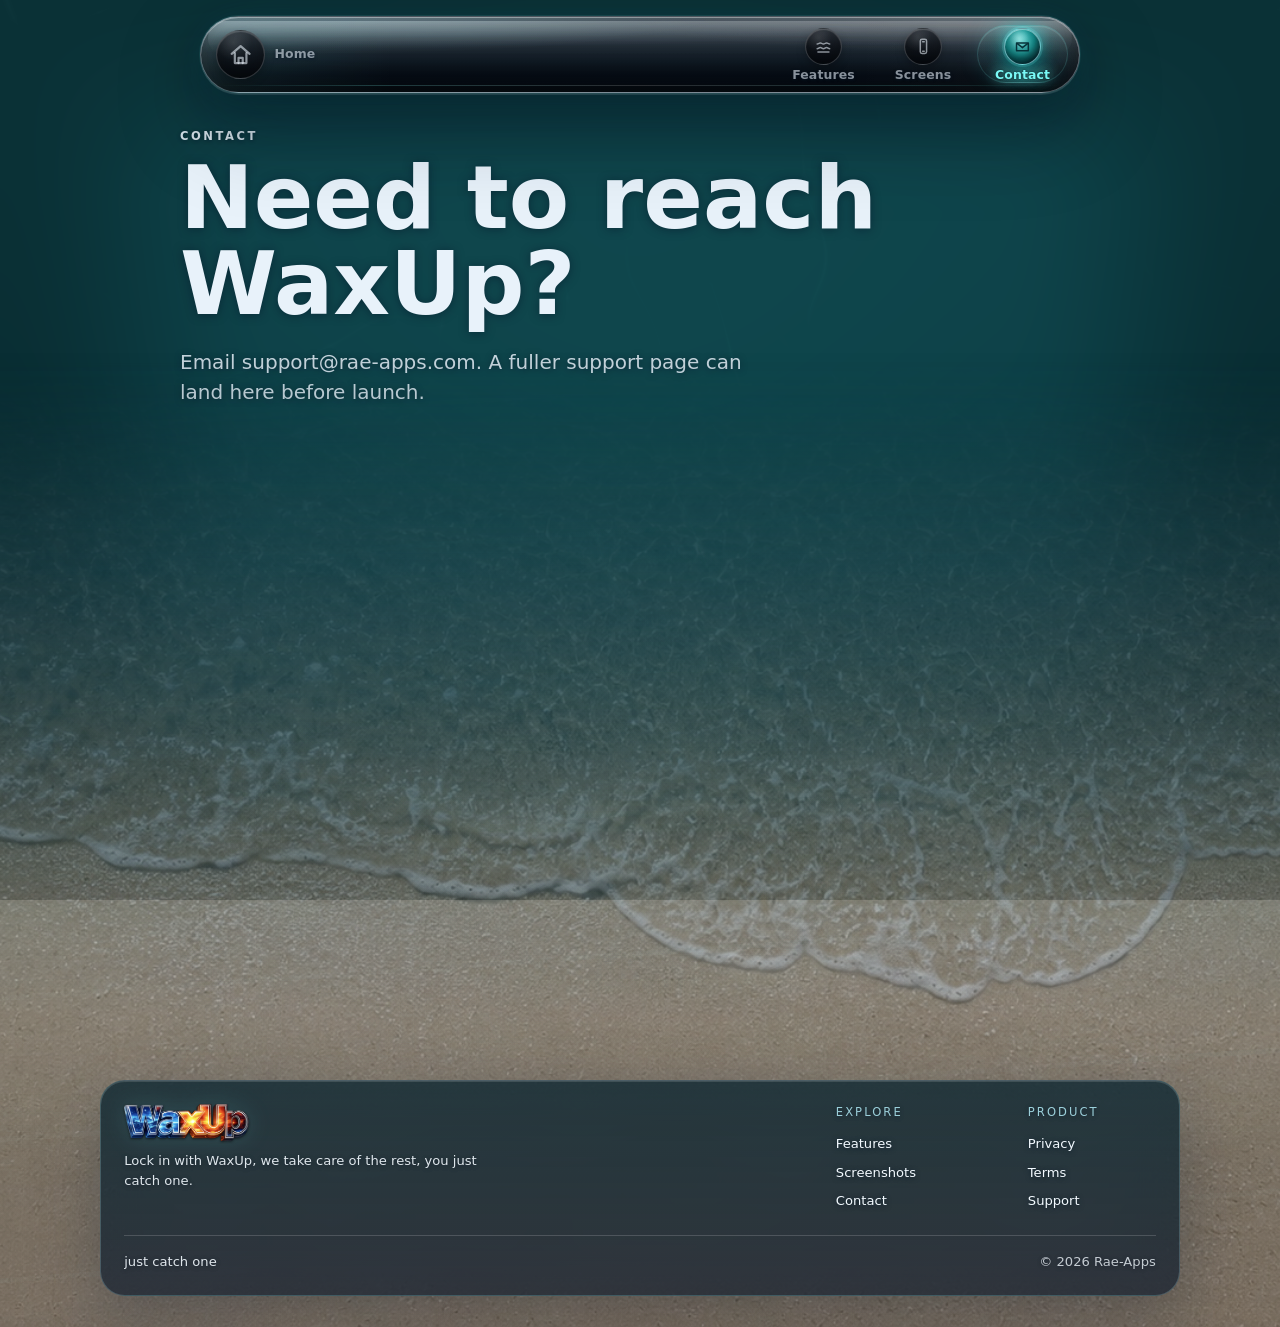
==== commit 5ebebde2: "Align phone screen aspect ratio" ====
--- a/contact/index.html
+++ b/contact/index.html
@@ -1,3 +1,3 @@
-<!DOCTYPE html><html lang="en"> <head><meta charset="UTF-8"><meta name="viewport" content="width=device-width, initial-scale=1.0"><meta name="description" content="Contact WaxUp support."><meta name="generator" content="Astro v4.16.19"><link rel="canonical" href="https://jcali86.github.io/contact"><link rel="icon" type="image/svg+xml" href="/favicon.svg"><!-- Open Graph --><meta property="og:title" content="Contact — WaxUp"><meta property="og:description" content="Contact WaxUp support."><meta property="og:url" content="https://jcali86.github.io/contact"><meta property="og:type" content="website"><meta property="og:site_name" content="WaxUp"><title>Contact — WaxUp</title><meta name="astro-view-transitions-enabled" content="true"><meta name="astro-view-transitions-fallback" content="animate"><link rel="stylesheet" href="/_astro/contact.CdhaaYOQ.css"><script type="module" src="/_astro/hoisted.wiovhmcT.js"></script></head> <body class="min-h-screen flex flex-col ocean-page">  <waxup-water-surface data-water-surface aria-hidden="true"> <div class="water-fallback" data-water-fallback></div> </waxup-water-surface>   <div class="bg-surface" aria-hidden="true"></div> <nav class="top-nav" aria-label="Primary"> <a class="nav-home-tab" href="/"> <span class="nav-icon nav-icon-home" aria-hidden="true"> <svg viewBox="0 0 24 24" fill="none" stroke="currentColor" stroke-width="2.1" stroke-linecap="round" stroke-linejoin="round"> <path d="M3.5 11.2 12 4l8.5 7.2"></path> <path d="M6.5 10.5V20h11v-9.5"></path> <path d="M10 20v-5h4v5"></path> </svg> </span> <span class="nav-home-copy"> <span class="nav-home-label">Home</span> </span> <span class="nav-home-mobile-label">Home</span> </a> <span class="nav-center-wordmark" aria-hidden="true"> <span class="brand-logo brand-logo-sm nav-wordmark nav-wordmark-center" aria-label="WaxUp"><img class="brand-logo-img" src="/brand/waxup-logo-placeholder.png" width="1196" height="353" alt="WaxUp" decoding="async"></span> </span> <ul class="nav-links"> <li> <a href="/features"> <span class="nav-icon" aria-hidden="true"> <svg viewBox="0 0 24 24" fill="none" stroke="currentColor" stroke-width="1.9" stroke-linecap="round" stroke-linejoin="round"> <path d="M4 15c2 0 2-1.5 4-1.5S10 15 12 15s2-1.5 4-1.5S18 15 20 15"></path> <path d="M4 9c2 0 2-1.5 4-1.5S10 9 12 9s2-1.5 4-1.5S18 9 20 9"></path> <path d="M5 19h14"></path> </svg> </span> <span class="nav-link-label">Features</span> </a> </li> <li> <a href="/screenshots"> <span class="nav-icon" aria-hidden="true"> <svg viewBox="0 0 24 24" fill="none" stroke="currentColor" stroke-width="1.9" stroke-linecap="round" stroke-linejoin="round"> <rect x="8" y="3" width="8" height="18" rx="2.2"></rect> <path d="M11 6h2"></path> <path d="M11 18h2"></path> </svg> </span> <span class="nav-link-label">Screens</span> </a> </li> <li> <a class="is-active" href="/contact" aria-current="page"> <span class="nav-icon" aria-hidden="true"> <svg viewBox="0 0 24 24" fill="none" stroke="currentColor" stroke-width="1.9" stroke-linecap="round" stroke-linejoin="round"> <path d="M4.5 7.5h15v10h-15z"></path> <path d="m5.5 8.5 6.5 5 6.5-5"></path> </svg> </span> <span class="nav-link-label">Contact</span> </a> </li> </ul> </nav>  <main class="detail-page"> <header class="detail-hero"> <p class="section-eyebrow">Contact</p> <h1>Need to reach WaxUp?</h1> <p>
+<!DOCTYPE html><html lang="en"> <head><meta charset="UTF-8"><meta name="viewport" content="width=device-width, initial-scale=1.0"><meta name="description" content="Contact WaxUp support."><meta name="generator" content="Astro v4.16.19"><link rel="canonical" href="https://jcali86.github.io/contact"><link rel="icon" type="image/svg+xml" href="/favicon.svg"><!-- Open Graph --><meta property="og:title" content="Contact — WaxUp"><meta property="og:description" content="Contact WaxUp support."><meta property="og:url" content="https://jcali86.github.io/contact"><meta property="og:type" content="website"><meta property="og:site_name" content="WaxUp"><title>Contact — WaxUp</title><meta name="astro-view-transitions-enabled" content="true"><meta name="astro-view-transitions-fallback" content="animate"><link rel="stylesheet" href="/_astro/contact.DdiY5-pj.css"><script type="module" src="/_astro/hoisted.wiovhmcT.js"></script></head> <body class="min-h-screen flex flex-col ocean-page">  <waxup-water-surface data-water-surface aria-hidden="true"> <div class="water-fallback" data-water-fallback></div> </waxup-water-surface>   <div class="bg-surface" aria-hidden="true"></div> <nav class="top-nav" aria-label="Primary"> <a class="nav-home-tab" href="/"> <span class="nav-icon nav-icon-home" aria-hidden="true"> <svg viewBox="0 0 24 24" fill="none" stroke="currentColor" stroke-width="2.1" stroke-linecap="round" stroke-linejoin="round"> <path d="M3.5 11.2 12 4l8.5 7.2"></path> <path d="M6.5 10.5V20h11v-9.5"></path> <path d="M10 20v-5h4v5"></path> </svg> </span> <span class="nav-home-copy"> <span class="nav-home-label">Home</span> </span> <span class="nav-home-mobile-label">Home</span> </a> <span class="nav-center-wordmark" aria-hidden="true"> <span class="brand-logo brand-logo-sm nav-wordmark nav-wordmark-center" aria-label="WaxUp"><img class="brand-logo-img" src="/brand/waxup-logo-placeholder.png" width="1196" height="353" alt="WaxUp" decoding="async"></span> </span> <ul class="nav-links"> <li> <a href="/features"> <span class="nav-icon" aria-hidden="true"> <svg viewBox="0 0 24 24" fill="none" stroke="currentColor" stroke-width="1.9" stroke-linecap="round" stroke-linejoin="round"> <path d="M4 15c2 0 2-1.5 4-1.5S10 15 12 15s2-1.5 4-1.5S18 15 20 15"></path> <path d="M4 9c2 0 2-1.5 4-1.5S10 9 12 9s2-1.5 4-1.5S18 9 20 9"></path> <path d="M5 19h14"></path> </svg> </span> <span class="nav-link-label">Features</span> </a> </li> <li> <a href="/screenshots"> <span class="nav-icon" aria-hidden="true"> <svg viewBox="0 0 24 24" fill="none" stroke="currentColor" stroke-width="1.9" stroke-linecap="round" stroke-linejoin="round"> <rect x="8" y="3" width="8" height="18" rx="2.2"></rect> <path d="M11 6h2"></path> <path d="M11 18h2"></path> </svg> </span> <span class="nav-link-label">Screens</span> </a> </li> <li> <a class="is-active" href="/contact" aria-current="page"> <span class="nav-icon" aria-hidden="true"> <svg viewBox="0 0 24 24" fill="none" stroke="currentColor" stroke-width="1.9" stroke-linecap="round" stroke-linejoin="round"> <path d="M4.5 7.5h15v10h-15z"></path> <path d="m5.5 8.5 6.5 5 6.5-5"></path> </svg> </span> <span class="nav-link-label">Contact</span> </a> </li> </ul> </nav>  <main class="detail-page"> <header class="detail-hero"> <p class="section-eyebrow">Contact</p> <h1>Need to reach WaxUp?</h1> <p>
 Email <a href="mailto:support@rae-apps.com">support@rae-apps.com</a>. A fuller support page can land here before launch.
 </p> </header> </main> <footer class="site-footer"> <div class="footer-beach" aria-hidden="true"></div> <div class="footer-panel"> <div class="footer-grid"> <div class="footer-brand"> <a href="/" class="brand-logo brand-logo-sm footer-wordmark" aria-label="WaxUp home"><img class="brand-logo-img" src="/brand/waxup-logo-placeholder.png" width="1196" height="353" alt="WaxUp" decoding="async"></a> <p>Lock in with WaxUp, we take care of the rest, you just catch one.</p> </div> <div class="footer-column"> <h2>Explore</h2> <a href="/features">Features</a> <a href="/screenshots">Screenshots</a> <a href="/contact">Contact</a> </div> <div class="footer-column"> <h2>Product</h2> <a href="/privacy">Privacy</a> <a href="/terms">Terms</a> <a href="mailto:support@rae-apps.com">Support</a> </div> </div> <div class="footer-bottom"> <span>just catch one</span> <span class="copyright">© 2026 Rae-Apps</span> </div> </div> </footer>  </body></html>
--- a/_astro/contact.DdiY5-pj.css
+++ b/_astro/contact.DdiY5-pj.css
@@ -0,0 +1 @@
+:root{--brand-gradient: linear-gradient(135deg, #C2421A 0%, #552842 50%, #0E1E3D 100%);--brand-electric: #79FAF7;--day-bg: #FAFAF7;--day-sky: #B8E0F4;--day-blue: #5DCFF5;--day-sun: #FFE45E;--day-tangerine: #F08F4A;--day-ink: #1A1612;--night-bg: #051427;--night-surface: #0B1E3A;--night-moon: #5EB5E0;--night-electric: #79FAF7;--night-highlight: #E8F2FA;--surface-bg: var(--day-bg);--surface-text: var(--day-ink);--surface-accent: var(--day-blue)}@media (prefers-color-scheme: dark){:root{--surface-bg: var(--night-bg);--surface-text: var(--night-highlight);--surface-accent: var(--night-electric)}}:root[data-mode=light]{--surface-bg: var(--day-bg);--surface-text: var(--day-ink);--surface-accent: var(--day-blue)}:root[data-mode=dark]{--surface-bg: var(--night-bg);--surface-text: var(--night-highlight);--surface-accent: var(--night-electric)}*,:before,:after{--tw-border-spacing-x: 0;--tw-border-spacing-y: 0;--tw-translate-x: 0;--tw-translate-y: 0;--tw-rotate: 0;--tw-skew-x: 0;--tw-skew-y: 0;--tw-scale-x: 1;--tw-scale-y: 1;--tw-pan-x: ;--tw-pan-y: ;--tw-pinch-zoom: ;--tw-scroll-snap-strictness: proximity;--tw-gradient-from-position: ;--tw-gradient-via-position: ;--tw-gradient-to-position: ;--tw-ordinal: ;--tw-slashed-zero: ;--tw-numeric-figure: ;--tw-numeric-spacing: ;--tw-numeric-fraction: ;--tw-ring-inset: ;--tw-ring-offset-width: 0px;--tw-ring-offset-color: #fff;--tw-ring-color: rgb(59 130 246 / .5);--tw-ring-offset-shadow: 0 0 #0000;--tw-ring-shadow: 0 0 #0000;--tw-shadow: 0 0 #0000;--tw-shadow-colored: 0 0 #0000;--tw-blur: ;--tw-brightness: ;--tw-contrast: ;--tw-grayscale: ;--tw-hue-rotate: ;--tw-invert: ;--tw-saturate: ;--tw-sepia: ;--tw-drop-shadow: ;--tw-backdrop-blur: ;--tw-backdrop-brightness: ;--tw-backdrop-contrast: ;--tw-backdrop-grayscale: ;--tw-backdrop-hue-rotate: ;--tw-backdrop-invert: ;--tw-backdrop-opacity: ;--tw-backdrop-saturate: ;--tw-backdrop-sepia: ;--tw-contain-size: ;--tw-contain-layout: ;--tw-contain-paint: ;--tw-contain-style: }::backdrop{--tw-border-spacing-x: 0;--tw-border-spacing-y: 0;--tw-translate-x: 0;--tw-translate-y: 0;--tw-rotate: 0;--tw-skew-x: 0;--tw-skew-y: 0;--tw-scale-x: 1;--tw-scale-y: 1;--tw-pan-x: ;--tw-pan-y: ;--tw-pinch-zoom: ;--tw-scroll-snap-strictness: proximity;--tw-gradient-from-position: ;--tw-gradient-via-position: ;--tw-gradient-to-position: ;--tw-ordinal: ;--tw-slashed-zero: ;--tw-numeric-figure: ;--tw-numeric-spacing: ;--tw-numeric-fraction: ;--tw-ring-inset: ;--tw-ring-offset-width: 0px;--tw-ring-offset-color: #fff;--tw-ring-color: rgb(59 130 246 / .5);--tw-ring-offset-shadow: 0 0 #0000;--tw-ring-shadow: 0 0 #0000;--tw-shadow: 0 0 #0000;--tw-shadow-colored: 0 0 #0000;--tw-blur: ;--tw-brightness: ;--tw-contrast: ;--tw-grayscale: ;--tw-hue-rotate: ;--tw-invert: ;--tw-saturate: ;--tw-sepia: ;--tw-drop-shadow: ;--tw-backdrop-blur: ;--tw-backdrop-brightness: ;--tw-backdrop-contrast: ;--tw-backdrop-grayscale: ;--tw-backdrop-hue-rotate: ;--tw-backdrop-invert: ;--tw-backdrop-opacity: ;--tw-backdrop-saturate: ;--tw-backdrop-sepia: ;--tw-contain-size: ;--tw-contain-layout: ;--tw-contain-paint: ;--tw-contain-style: }*,:before,:after{box-sizing:border-box;border-width:0;border-style:solid;border-color:#e5e7eb}:before,:after{--tw-content: ""}html,:host{line-height:1.5;-webkit-text-size-adjust:100%;-moz-tab-size:4;-o-tab-size:4;tab-size:4;font-family:-apple-system,BlinkMacSystemFont,SF Pro Display,Segoe UI,system-ui,sans-serif;font-feature-settings:normal;font-variation-settings:normal;-webkit-tap-highlight-color:transparent}body{margin:0;line-height:inherit}hr{height:0;color:inherit;border-top-width:1px}abbr:where([title]){-webkit-text-decoration:underline dotted;text-decoration:underline dotted}h1,h2,h3,h4,h5,h6{font-size:inherit;font-weight:inherit}a{color:inherit;text-decoration:inherit}b,strong{font-weight:bolder}code,kbd,samp,pre{font-family:ui-monospace,SFMono-Regular,Menlo,Monaco,Consolas,Liberation Mono,Courier New,monospace;font-feature-settings:normal;font-variation-settings:normal;font-size:1em}small{font-size:80%}sub,sup{font-size:75%;line-height:0;position:relative;vertical-align:baseline}sub{bottom:-.25em}sup{top:-.5em}table{text-indent:0;border-color:inherit;border-collapse:collapse}button,input,optgroup,select,textarea{font-family:inherit;font-feature-settings:inherit;font-variation-settings:inherit;font-size:100%;font-weight:inherit;line-height:inherit;letter-spacing:inherit;color:inherit;margin:0;padding:0}button,select{text-transform:none}button,input:where([type=button]),input:where([type=reset]),input:where([type=submit]){-webkit-appearance:button;background-color:transparent;background-image:none}:-moz-focusring{outline:auto}:-moz-ui-invalid{box-shadow:none}progress{vertical-align:baseline}::-webkit-inner-spin-button,::-webkit-outer-spin-button{height:auto}[type=search]{-webkit-appearance:textfield;outline-offset:-2px}::-webkit-search-decoration{-webkit-appearance:none}::-webkit-file-upload-button{-webkit-appearance:button;font:inherit}summary{display:list-item}blockquote,dl,dd,h1,h2,h3,h4,h5,h6,hr,figure,p,pre{margin:0}fieldset{margin:0;padding:0}legend{padding:0}ol,ul,menu{list-style:none;margin:0;padding:0}dialog{padding:0}textarea{resize:vertical}input::-moz-placeholder,textarea::-moz-placeholder{opacity:1;color:#9ca3af}input::placeholder,textarea::placeholder{opacity:1;color:#9ca3af}button,[role=button]{cursor:pointer}:disabled{cursor:default}img,svg,video,canvas,audio,iframe,embed,object{display:block;vertical-align:middle}img,video{max-width:100%;height:auto}[hidden]:where(:not([hidden=until-found])){display:none}.container{width:100%}@media (min-width: 640px){.container{max-width:640px}}@media (min-width: 768px){.container{max-width:768px}}@media (min-width: 1024px){.container{max-width:1024px}}@media (min-width: 1280px){.container{max-width:1280px}}@media (min-width: 1536px){.container{max-width:1536px}}.visible{visibility:visible}.collapse{visibility:collapse}.static{position:static}.fixed{position:fixed}.absolute{position:absolute}.relative{position:relative}.sticky{position:sticky}.isolate{isolation:isolate}.block{display:block}.flex{display:flex}.grid{display:grid}.hidden{display:none}.min-h-screen{min-height:100vh}.transform{transform:translate(var(--tw-translate-x),var(--tw-translate-y)) rotate(var(--tw-rotate)) skew(var(--tw-skew-x)) skewY(var(--tw-skew-y)) scaleX(var(--tw-scale-x)) scaleY(var(--tw-scale-y))}.resize{resize:both}.flex-col{flex-direction:column}.rounded{border-radius:.25rem}.border{border-width:1px}.uppercase{text-transform:uppercase}.italic{font-style:italic}.shadow{--tw-shadow: 0 1px 3px 0 rgb(0 0 0 / .1), 0 1px 2px -1px rgb(0 0 0 / .1);--tw-shadow-colored: 0 1px 3px 0 var(--tw-shadow-color), 0 1px 2px -1px var(--tw-shadow-color);box-shadow:var(--tw-ring-offset-shadow, 0 0 #0000),var(--tw-ring-shadow, 0 0 #0000),var(--tw-shadow)}.outline{outline-style:solid}.ring{--tw-ring-offset-shadow: var(--tw-ring-inset) 0 0 0 var(--tw-ring-offset-width) var(--tw-ring-offset-color);--tw-ring-shadow: var(--tw-ring-inset) 0 0 0 calc(3px + var(--tw-ring-offset-width)) var(--tw-ring-color);box-shadow:var(--tw-ring-offset-shadow),var(--tw-ring-shadow),var(--tw-shadow, 0 0 #0000)}.blur{--tw-blur: blur(8px);filter:var(--tw-blur) var(--tw-brightness) var(--tw-contrast) var(--tw-grayscale) var(--tw-hue-rotate) var(--tw-invert) var(--tw-saturate) var(--tw-sepia) var(--tw-drop-shadow)}.drop-shadow{--tw-drop-shadow: drop-shadow(0 1px 2px rgb(0 0 0 / .1)) drop-shadow(0 1px 1px rgb(0 0 0 / .06));filter:var(--tw-blur) var(--tw-brightness) var(--tw-contrast) var(--tw-grayscale) var(--tw-hue-rotate) var(--tw-invert) var(--tw-saturate) var(--tw-sepia) var(--tw-drop-shadow)}.filter{filter:var(--tw-blur) var(--tw-brightness) var(--tw-contrast) var(--tw-grayscale) var(--tw-hue-rotate) var(--tw-invert) var(--tw-saturate) var(--tw-sepia) var(--tw-drop-shadow)}.transition{transition-property:color,background-color,border-color,text-decoration-color,fill,stroke,opacity,box-shadow,transform,filter,backdrop-filter;transition-timing-function:cubic-bezier(.4,0,.2,1);transition-duration:.15s}:root{color-scheme:light dark}html{-webkit-font-smoothing:antialiased;-moz-osx-font-smoothing:grayscale;text-rendering:optimizeLegibility;background:var(--surface-bg);color:var(--surface-text)}body{margin:0;padding:0;font-family:-apple-system,BlinkMacSystemFont,SF Pro Display,Segoe UI,system-ui,sans-serif;color:var(--surface-text)}body.ocean-page{--surface-bg: var(--night-bg);--surface-text: var(--night-highlight);--surface-accent: var(--night-electric);color:var(--surface-text)}a{color:inherit;text-decoration:none}.tabular{font-variant-numeric:tabular-nums}.gradient-text{background-image:var(--brand-gradient);-webkit-background-clip:text;background-clip:text;color:transparent;background-color:#c2421a}.wordmark-halo{position:relative;display:inline-block}.wordmark-halo:before{content:"";position:absolute;inset:-15% -10%;background:radial-gradient(ellipse 70% 80% at 75% 50%,#79faf738,#79faf700 60%);z-index:-1;pointer-events:none;opacity:0}:root[data-mode=dark] .wordmark-halo:before{opacity:1}@media (prefers-color-scheme: dark){:root:not([data-mode=light]) .wordmark-halo:before{opacity:1}}.brand-logo{position:relative;display:inline-flex;align-items:center;justify-content:center;line-height:0;vertical-align:middle}.brand-logo-img{display:block;width:var(--brand-logo-width, 16rem);height:auto;max-width:100%;filter:drop-shadow(0 2px 2px rgba(0,0,0,.5)) drop-shadow(0 0 20px rgba(121,250,247,.16))}.brand-logo-sm{--brand-logo-width: 6.4rem}.brand-logo-md{--brand-logo-width: 14rem}.brand-logo-lg{--brand-logo-width: min(28rem, 78vw)}.brand-logo-xl{--brand-logo-width: min(47rem, 86vw)}.brand-logo-halo:before{content:"";position:absolute;z-index:-1;inset:3% 7% 8%;border-radius:999px;background:radial-gradient(ellipse at 36% 50%,rgba(72,184,255,.18),transparent 56%),radial-gradient(ellipse at 64% 50%,rgba(255,128,38,.16),transparent 56%),radial-gradient(ellipse at center,rgba(121,250,247,.12),transparent 68%);filter:blur(18px);pointer-events:none}.brand-logo-halo .brand-logo-img{filter:drop-shadow(0 8px 18px rgba(2,18,27,.62)) drop-shadow(0 0 30px rgba(121,250,247,.2))}.teal-torch{color:#fff;text-shadow:0 0 1px rgba(0,0,0,.4),0 0 4px rgba(121,250,247,.9),0 0 16px rgba(121,250,247,.6);font-weight:700;letter-spacing:.02em}.chip{display:inline-flex;align-items:center;gap:.375rem;padding:.2rem .55rem;border-radius:9999px;font-size:.6875rem;font-weight:600;letter-spacing:.01em;white-space:nowrap;line-height:1.2}.chip-go{background:#5dcff52e;color:#1b89b8}.chip-caution{background:#f08f4a33;color:#b85b1e}.chip-stop{background:#dc354526;color:#b72436}:root[data-mode=dark] .chip-go{background:#79faf726;color:var(--night-electric)}:root[data-mode=dark] .chip-caution{background:#ffe45e33;color:var(--day-sun)}:root[data-mode=dark] .chip-stop{background:#dc354538;color:#ff8a95}@media (prefers-color-scheme: dark){:root:not([data-mode=light]) .chip-go{background:#79faf726;color:var(--night-electric)}:root:not([data-mode=light]) .chip-caution{background:#ffe45e33;color:var(--day-sun)}:root:not([data-mode=light]) .chip-stop{background:#dc354538;color:#ff8a95}}.glass-dark{background:linear-gradient(180deg,#0a1628eb,#050b14f5);border:1px solid rgba(121,250,247,.08);backdrop-filter:blur(20px);-webkit-backdrop-filter:blur(20px);box-shadow:inset 0 1px #ffffff0a,0 10px 30px #0006}:root{--top-nav-offset: calc(1rem + env(safe-area-inset-top, 0px)) ;--top-nav-height: 4.35rem;--top-nav-bottom-gap: clamp(.75rem, 2vh, 1.15rem);--top-nav-clearance: calc(var(--top-nav-offset) + var(--top-nav-height) + var(--top-nav-bottom-gap));--phone-stage-caption-space: 4.25rem;--phone-screen-aspect: 1290 / 2796;--phone-shell-aspect: 10 / 20.9}.bg-surface{position:fixed;inset:0;z-index:-20;background:var(--surface-bg);pointer-events:none}.top-nav{position:fixed;top:var(--top-nav-offset);left:50%;transform:translate(-50%);z-index:30;display:flex;align-items:center;justify-content:space-between;gap:.62rem;width:min(880px,calc(100% - 2rem));min-height:var(--top-nav-height);padding:.44rem .58rem;margin:0;box-sizing:border-box;border-radius:9999px;overflow:hidden;isolation:isolate;background:radial-gradient(ellipse at 13% -10%,rgba(183,244,255,.28),transparent 38%),radial-gradient(ellipse at 92% 0%,rgba(255,255,255,.14),transparent 34%),linear-gradient(92deg,rgba(121,250,247,.11),transparent 22%,transparent 72%,rgba(255,255,255,.045)),linear-gradient(180deg,#5e6871bd,#222a33d6 38%,#080e17e6 78%,#03080feb),#051427b8;border:1px solid rgba(216,229,236,.34);box-shadow:inset 0 1px #ffffff5c,inset 0 16px 28px #ffffff0e,inset 0 -18px 30px #00000061,inset 18px 0 34px #ffffff0b,inset -18px 0 34px #00000029,0 2px #ffffff1a,0 18px 46px #010d1657,0 34px 90px #05142747,0 0 0 1px #79faf71a,0 0 36px #79faf70f;backdrop-filter:blur(30px) saturate(1.24);-webkit-backdrop-filter:blur(30px) saturate(1.24)}.top-nav:before,.top-nav:after{content:"";position:absolute;pointer-events:none}.top-nav:before{z-index:-1;inset:.26rem .46rem auto;height:46%;border-radius:9999px;background:linear-gradient(180deg,rgba(255,255,255,.26),rgba(255,255,255,.055) 48%,transparent),radial-gradient(ellipse at 18% 0%,rgba(183,244,255,.18),transparent 55%);opacity:.86}.top-nav:after{left:1.05rem;right:1.05rem;bottom:.38rem;height:1px;background:linear-gradient(90deg,transparent,rgba(121,250,247,.28) 18%,rgba(255,255,255,.2) 50%,rgba(121,250,247,.22) 82%,transparent);opacity:.76}.nav-center-wordmark{position:absolute;left:50%;top:50%;z-index:3;display:grid;place-items:center;width:10rem;max-width:28%;pointer-events:none;opacity:0;transform:translate(-50%,-37%) scale(.74);transform-origin:50% 50%;transition:opacity .42s cubic-bezier(.2,.75,.2,1),transform .52s cubic-bezier(.2,.75,.2,1),filter .42s ease;filter:blur(7px) saturate(.78)}.nav-center-wordmark:before{content:"";position:absolute;inset:-.42rem -1.05rem;z-index:-1;border-radius:9999px;background:radial-gradient(ellipse at 50% 52%,rgba(121,250,247,.12),transparent 68%),linear-gradient(90deg,transparent,rgba(255,255,255,.055),transparent);opacity:0;transition:opacity .42s ease}.nav-center-wordmark .nav-wordmark-center{--brand-logo-width: min(8.4rem, 100%);justify-content:center}body.nav-logo-docked .nav-center-wordmark{opacity:1;transform:translate(-50%,-50%) scale(1);filter:blur(0) saturate(1.04)}body.nav-logo-docked .nav-center-wordmark:before{opacity:1}:root[data-mode=light] .top-nav{background:linear-gradient(180deg,#ffffffeb,#f8faf9d1 52%,#e4eae9c7),#fafaf7d1;border-color:#0b1e3a1f;box-shadow:inset 0 2px #ffffffc7,inset 0 -2px #0e1e3d1a,0 22px 60px #0e1e3d29}@media (prefers-color-scheme: light){:root:not([data-mode=dark]) .top-nav{background:linear-gradient(180deg,#ffffffeb,#f8faf9d1 52%,#e4eae9c7),#fafaf7d1;border-color:#0b1e3a1f;box-shadow:inset 0 2px #ffffffc7,inset 0 -2px #0e1e3d1a,0 22px 60px #0e1e3d29}}:root body.ocean-page .top-nav{background:radial-gradient(ellipse at 13% -10%,rgba(183,244,255,.28),transparent 38%),radial-gradient(ellipse at 92% 0%,rgba(255,255,255,.14),transparent 34%),linear-gradient(92deg,rgba(121,250,247,.11),transparent 22%,transparent 72%,rgba(255,255,255,.045)),linear-gradient(180deg,#5e6871bd,#222a33d6 38%,#080e17e6 78%,#03080feb),#051427b8;border-color:#d8e5ec57;box-shadow:inset 0 1px #ffffff5c,inset 0 16px 28px #ffffff0e,inset 0 -18px 30px #00000061,inset 18px 0 34px #ffffff0b,inset -18px 0 34px #00000029,0 2px #ffffff1a,0 18px 46px #010d1657,0 34px 90px #05142747,0 0 0 1px #79faf71a,0 0 36px #79faf70f}.nav-home-tab,.nav-links a{position:relative;display:inline-flex;align-items:center;border-radius:9999px;color:#e8f2fab8;isolation:isolate;transition:opacity .2s ease,transform .2s ease,color .2s ease}.nav-home-tab:before,.nav-links a:before{content:"";position:absolute;z-index:-1;inset:.08rem;border-radius:9999px;background:radial-gradient(ellipse at 48% 0%,rgba(183,244,255,.15),transparent 52%),linear-gradient(180deg,#ffffff0e,#ffffff03);border:1px solid rgba(255,255,255,.055);opacity:0;transform:scale(.96);transition:opacity .2s ease,transform .2s ease}.nav-home-tab:after,.nav-links a:after{content:"";position:absolute;left:22%;right:22%;bottom:.22rem;z-index:-1;height:.28rem;border-radius:9999px;background:radial-gradient(ellipse at center,rgba(121,250,247,.46),transparent 68%);filter:blur(5px);opacity:0;transition:opacity .2s ease,transform .2s ease;transform:scaleX(.72)}.nav-home-tab{flex:0 0 auto;gap:.58rem;min-width:6.25rem;min-height:3.45rem;padding:.32rem .78rem .32rem .38rem}.nav-home-tab.is-active{color:var(--night-electric)}.nav-home-tab:hover,.nav-links a:hover{opacity:.96;transform:translateY(-1px)}.nav-home-tab:hover:before,.nav-links a:hover:before{opacity:.64;transform:scale(1)}.nav-home-tab:hover:after,.nav-links a:hover:after{opacity:.34;transform:scaleX(.92)}.nav-icon{width:2.35rem;height:2.35rem;display:grid;place-items:center;flex:none;border-radius:9999px;color:#e8f2fa94;background:radial-gradient(circle at 35% 20%,rgba(255,255,255,.18),transparent 38%),radial-gradient(circle at 50% 76%,rgba(0,0,0,.42),transparent 56%),linear-gradient(180deg,#293039e0,#05090ff0);border:1px solid rgba(255,255,255,.19);box-shadow:inset 0 1px 1px #ffffff3d,inset 0 -12px 18px #0006,0 5px 11px #0000004d,0 0 0 1px #0003}.nav-icon svg{width:1.18rem;height:1.18rem}.nav-icon-home{width:3.05rem;height:3.05rem;color:#07333a;background:radial-gradient(circle at 42% 32%,#79faf7f0,#13c9c399 46%,#062a31e0 76%),#0a3039;border-color:#b7f4ff8c;box-shadow:0 0 0 2px #79faf729,0 0 28px #00eee875,inset 0 1px #ffffff6b,inset 0 -16px 20px #00000052}.nav-icon-home svg{width:1.58rem;height:1.58rem;filter:drop-shadow(0 0 7px rgba(121,250,247,.82))}.nav-home-copy{display:flex;flex-direction:column;gap:.16rem;line-height:1;min-width:2.3rem}.nav-wordmark{--brand-logo-width: 7.15rem;justify-content:flex-start}.nav-wordmark .brand-logo-img{filter:drop-shadow(0 1px 1px rgba(0,0,0,.58)) drop-shadow(0 0 12px rgba(121,250,247,.16)) drop-shadow(0 0 1px rgba(255,255,255,.22))}.nav-home-label,.nav-home-mobile-label,.nav-link-label{font-family:-apple-system,ui-rounded,SF Pro Rounded,system-ui,sans-serif;font-weight:800;letter-spacing:.01em;line-height:1}.nav-home-label{color:var(--night-electric);font-size:.78rem;text-shadow:0 0 2px rgba(0,0,0,.7),0 0 12px rgba(121,250,247,.85),0 0 22px rgba(121,250,247,.48)}.nav-home-mobile-label{display:none;color:var(--night-electric);font-size:.62rem;text-shadow:0 0 2px rgba(0,0,0,.72),0 0 12px rgba(121,250,247,.85),0 0 20px rgba(121,250,247,.44)}.nav-links{flex:1;min-width:0;display:flex;align-items:center;justify-content:flex-end;gap:.32rem;list-style:none;margin:0;padding:0}.nav-links li{min-width:0}.nav-links a{min-width:5.9rem;min-height:3.35rem;flex-direction:column;justify-content:center;gap:.22rem;padding:.22rem .38rem}.nav-links a:hover .nav-icon{color:#b7f4ffeb}.nav-link-label{color:#e8f2fa94;font-size:.78rem;text-shadow:0 1px 3px rgba(5,20,39,.65)}:root[data-mode=light] .nav-home-tab,:root[data-mode=light] .nav-links a{color:#0e1e3d99}:root[data-mode=light] .nav-icon{color:#0e1e3d85;background:radial-gradient(circle at 38% 22%,rgba(255,255,255,.95),transparent 44%),linear-gradient(180deg,#ffffffdb,#e6eae9c7);border-color:#fffc;box-shadow:inset 0 1px 1px #ffffffd9,inset 0 -10px 18px #0e1e3d0f,0 6px 16px #0e1e3d14}:root[data-mode=light] .nav-icon-home{color:#0e1e3d;background:radial-gradient(circle at 44% 30%,#f6fffffa,#c2fbf9c7 50%,#e8f6f4db 78%),#f6fbfb;border-color:#79faf78c;box-shadow:0 0 0 2px #79faf738,0 0 24px #79faf757,inset 0 1px #fffffff5,inset 0 -14px 22px #0e1e3d0d}:root[data-mode=light] .nav-link-label{color:#0e1e3d8c;text-shadow:none}:root[data-mode=light] .nav-home-label{color:var(--night-electric);text-shadow:0 0 10px rgba(121,250,247,.55),0 0 18px rgba(121,250,247,.34)}@media (prefers-color-scheme: light){:root:not([data-mode=dark]) .nav-home-tab,:root:not([data-mode=dark]) .nav-links a{color:#0e1e3d99}:root:not([data-mode=dark]) .nav-icon{color:#0e1e3d85;background:radial-gradient(circle at 38% 22%,rgba(255,255,255,.95),transparent 44%),linear-gradient(180deg,#ffffffdb,#e6eae9c7);border-color:#fffc;box-shadow:inset 0 1px 1px #ffffffd9,inset 0 -10px 18px #0e1e3d0f,0 6px 16px #0e1e3d14}:root:not([data-mode=dark]) .nav-icon-home{color:#0e1e3d;background:radial-gradient(circle at 44% 30%,#f6fffffa,#c2fbf9c7 50%,#e8f6f4db 78%),#f6fbfb;border-color:#79faf78c;box-shadow:0 0 0 2px #79faf738,0 0 24px #79faf757,inset 0 1px #fffffff5,inset 0 -14px 22px #0e1e3d0d}:root:not([data-mode=dark]) .nav-link-label{color:#0e1e3d8c;text-shadow:none}:root:not([data-mode=dark]) .nav-home-label{color:var(--night-electric);text-shadow:0 0 10px rgba(121,250,247,.55),0 0 18px rgba(121,250,247,.34)}}:root body.ocean-page .nav-home-tab,:root body.ocean-page .nav-links a{color:#e8f2fab8}:root body.ocean-page .nav-icon{color:#e8f2fa94;background:radial-gradient(circle at 35% 25%,rgba(255,255,255,.11),transparent 38%),linear-gradient(180deg,#20262ec7,#05090fe6);border-color:#ffffff29;box-shadow:inset 0 1px 1px #ffffff2e,inset 0 -12px 18px #00000057,0 4px 10px #0000003d}:root body.ocean-page .nav-icon-home{color:#07333a;background:radial-gradient(circle at 42% 32%,#79faf7f0,#13c9c399 46%,#062a31e0 76%),#0a3039;border-color:#b7f4ff8c;box-shadow:0 0 0 2px #79faf729,0 0 28px #00eee875,inset 0 1px #ffffff6b,inset 0 -16px 20px #00000052}:root body.ocean-page .nav-link-label{color:#e8f2fa94;text-shadow:0 1px 3px rgba(5,20,39,.65)}:root body.ocean-page .nav-home-label{color:var(--night-electric);text-shadow:0 0 2px rgba(0,0,0,.7),0 0 12px rgba(121,250,247,.85),0 0 22px rgba(121,250,247,.48)}.top-nav .nav-home-tab:not(.is-active) .nav-icon-home{color:#e8f2fa94;background:radial-gradient(circle at 35% 25%,rgba(255,255,255,.11),transparent 38%),linear-gradient(180deg,#20262ec7,#05090fe6);border-color:#ffffff29;box-shadow:inset 0 1px 1px #ffffff2e,inset 0 -12px 18px #00000057,0 4px 10px #0000003d}.top-nav .nav-home-tab:not(.is-active) .nav-icon-home svg{filter:none}.top-nav .nav-home-tab:not(.is-active) .nav-home-label,.top-nav .nav-home-tab:not(.is-active) .nav-home-mobile-label{color:#e8f2fa94;text-shadow:0 1px 3px rgba(5,20,39,.65)}.top-nav .nav-home-tab:not(.is-active) .nav-wordmark{opacity:.9}.top-nav .nav-home-tab:not(.is-active) .nav-wordmark .brand-logo-img{filter:saturate(.9) brightness(.88) drop-shadow(0 1px 1px rgba(0,0,0,.5)) drop-shadow(0 0 8px rgba(121,250,247,.08))}.top-nav .nav-home-tab.is-active .nav-wordmark .brand-logo-img{filter:drop-shadow(0 1px 1px rgba(0,0,0,.58)) drop-shadow(0 0 14px rgba(121,250,247,.2))}.top-nav .nav-home-tab.is-active .nav-icon-home,.top-nav .nav-links a.is-active .nav-icon{color:#07333a;background:radial-gradient(circle at 40% 26%,rgba(255,255,255,.34),transparent 30%),radial-gradient(circle at 42% 32%,#79faf7f5,#13c9c3a3 46%,#062a31e6 76%),#0a3039;border-color:#b7f4ff8c;box-shadow:0 0 0 2px #79faf729,0 0 18px #00eee866,0 0 38px #00eee847,inset 0 1px #ffffff6b,inset 0 -16px 20px #00000052}.top-nav .nav-home-tab.is-active:before,.top-nav .nav-links a.is-active:before{opacity:1;transform:scale(1);background:radial-gradient(ellipse at 50% 10%,rgba(183,244,255,.2),transparent 46%),radial-gradient(ellipse at 50% 100%,rgba(0,238,232,.1),transparent 60%),linear-gradient(180deg,#79faf71b,#ffffff05);border-color:#79faf724;box-shadow:inset 0 1px #ffffff1f,0 0 22px #79faf71a}.top-nav .nav-home-tab.is-active:after,.top-nav .nav-links a.is-active:after{opacity:.82;transform:scaleX(1)}.top-nav .nav-home-tab.is-active .nav-icon-home svg,.top-nav .nav-links a.is-active .nav-icon svg{filter:drop-shadow(0 0 7px rgba(121,250,247,.82))}.top-nav .nav-home-tab.is-active .nav-home-label,.top-nav .nav-home-tab.is-active .nav-home-mobile-label,.top-nav .nav-links a.is-active .nav-link-label{color:var(--night-electric);text-shadow:0 0 2px rgba(0,0,0,.7),0 0 12px rgba(121,250,247,.85),0 0 22px rgba(121,250,247,.48)}@media (max-width: 480px){:root{--top-nav-offset: calc(.45rem + env(safe-area-inset-top, 0px)) ;--top-nav-height: 2.92rem;--top-nav-bottom-gap: .48rem;--phone-stage-caption-space: 3.9rem}.top-nav{width:calc(100% - .85rem);gap:.08rem;padding:.18rem .24rem;border-color:#d8e5ec38;box-shadow:inset 0 1px #fff3,inset 0 -1px #0000003d,0 14px 34px #05142747}.top-nav:before{inset:.22rem .32rem auto;height:38%}.top-nav:after{left:.8rem;right:.8rem;bottom:.3rem}.nav-home-tab{min-width:auto;min-height:2.52rem;flex-direction:column;justify-content:center;gap:.11rem;padding:.12rem .08rem}.nav-home-copy{display:none}.nav-home-mobile-label{display:block}.nav-links{gap:.04rem}.nav-links li{flex:1 1 0}.nav-links a{width:100%;min-width:0;min-height:2.48rem;gap:.12rem;padding:.12rem .1rem}.nav-icon{width:1.62rem;height:1.62rem}.nav-icon svg{width:.9rem;height:.9rem}.nav-icon-home{width:2.02rem;height:2.02rem;box-shadow:0 0 0 1px #79faf729,0 0 18px #00eee861,inset 0 1px #ffffff61,inset 0 -12px 16px #00000047}.nav-icon-home svg{width:1.02rem;height:1.02rem}.nav-home-mobile-label{font-size:.5rem}.nav-link-label{font-size:.52rem}.nav-center-wordmark{display:none}}@media (max-width: 360px){.top-nav{width:calc(100% - .65rem);padding-inline:.2rem}.nav-icon{width:1.58rem;height:1.58rem}.nav-icon-home{width:2rem;height:2rem}.nav-link-label{font-size:.5rem}}.hero-intro{position:relative;z-index:1;isolation:isolate;max-width:720px;margin:0 auto;padding:7rem 1.5rem 4rem;text-align:center;display:flex;flex-direction:column;align-items:center;justify-content:center;gap:1.1rem;min-height:88vh;box-sizing:border-box}.hero-intro:before{content:"";position:absolute;z-index:-1;inset:4.5rem -3rem 2rem;border-radius:999px;background:radial-gradient(ellipse at center,rgba(2,18,27,.5) 0%,rgba(2,18,27,.24) 44%,transparent 74%);filter:blur(18px);pointer-events:none}.hero-sea-life{position:absolute;left:20%;top:56%;z-index:0;width:clamp(9rem,20vw,18rem);color:#01182094;opacity:.26;filter:blur(7px) drop-shadow(0 0 18px rgba(121,250,247,.12));transform:translate3d(-8vw,0,0) rotate(-4deg);mix-blend-mode:multiply;pointer-events:none;animation:heroSeaLifeDrift 22s ease-in-out infinite;animation-delay:-4s}.hero-sea-life svg{display:block;width:100%;height:auto}.hero-intro>:not(.hero-sea-life){position:relative;z-index:1}@keyframes heroSeaLifeDrift{0%{opacity:.08;transform:translate3d(-6vw,1rem,0) rotate(-5deg) scale(.82)}18%{opacity:.22}52%{opacity:.32;transform:translate3d(10vw,-.8rem,0) rotate(1deg) scale(1)}78%{opacity:.18}to{opacity:.06;transform:translate3d(24vw,.35rem,0) rotate(5deg) scale(.9)}}@media (max-width: 480px){.hero-intro{padding:calc(var(--top-nav-clearance) + 1.4rem) 1rem 2.6rem;min-height:min(42rem,82svh);gap:.9rem}.hero-intro:before{inset:3.6rem -.75rem 1.8rem;filter:blur(16px)}.hero-sea-life{top:25%;width:9.5rem;filter:blur(7px)}}.eyebrow{margin:0;font-size:.72rem;font-weight:600;letter-spacing:.22em;text-transform:uppercase;opacity:.9;text-shadow:0 1px 4px rgba(5,20,39,.55)}.hero-mark{margin:.1rem 0 0;line-height:.95;filter:drop-shadow(0 6px 24px rgba(5,20,39,.45));transform-origin:50% 8%;transition:opacity .44s cubic-bezier(.2,.75,.2,1),transform .62s cubic-bezier(.2,.75,.2,1),filter .44s ease}body.nav-logo-docked .hero-mark{opacity:0;transform:translate3d(0,calc(-1 * var(--top-nav-clearance)),0) scale(.22);filter:blur(5px) drop-shadow(0 4px 18px rgba(5,20,39,.28))}.hero-intro .tagline{margin:0;font-size:1.5rem;font-weight:300;letter-spacing:.03em;opacity:.98;white-space:nowrap;text-shadow:0 1px 6px rgba(5,20,39,.6)}@media (min-width: 640px){.hero-intro .tagline{font-size:1.7rem}}@media (max-width: 380px){.hero-intro .tagline{font-size:1.2rem}}.promise{margin:0;max-width:32rem;font-size:1rem;line-height:1.5;opacity:.95;text-shadow:0 1px 6px rgba(5,20,39,.55)}@media (min-width: 640px){.promise{font-size:1.1rem}}.hero-actions{display:inline-flex;flex-wrap:wrap;justify-content:center;gap:.75rem}.cta-pill{display:inline-flex;align-items:center;justify-content:center;padding:.65rem 1.25rem;border-radius:9999px;font-size:.85rem;font-weight:500;letter-spacing:.03em;white-space:nowrap;border:1px solid rgba(255,255,255,.45);background:#0514277a;color:#fafaf7;backdrop-filter:blur(8px);-webkit-backdrop-filter:blur(8px);box-shadow:0 4px 14px #05142740}.cta-pill-secondary{border-color:#79faf76b;background:#79faf714;color:#e8f2faf0}.cta-pill-secondary:hover{background:#79faf724}:root[data-mode=dark] .cta-pill{border-color:#79faf780;background:#0b1e3a8c;color:#e8f2fa}:root[data-mode=dark] .cta-pill-secondary,body.ocean-page .cta-pill-secondary{background:#79faf714;color:#e8f2faf0}@media (prefers-color-scheme: dark){:root:not([data-mode=light]) .cta-pill{border-color:#79faf780;background:#0b1e3a8c;color:#e8f2fa}:root:not([data-mode=light]) .cta-pill-secondary{background:#79faf714;color:#e8f2faf0}}.scroll-hint{margin:1rem 0 0;font-size:.65rem;letter-spacing:.22em;text-transform:uppercase;opacity:.78;text-shadow:0 1px 4px rgba(5,20,39,.6)}@media (max-width: 480px){.hero-intro .tagline{font-size:clamp(1.08rem,6.1vw,1.38rem);white-space:normal}.promise{max-width:19.5rem;font-size:.92rem;line-height:1.46}.hero-actions{width:min(100%,21rem);gap:.5rem}.cta-pill{flex:1 1 8.5rem;min-height:2.55rem;padding:.58rem .82rem;font-size:.76rem}.scroll-hint{margin-top:.55rem;font-size:.56rem;letter-spacing:.18em}}.phone-chassis-frame{position:relative;height:clamp(540px,78vh,820px);max-height:max(300px,calc(100vh - var(--top-nav-clearance) - var(--phone-stage-caption-space)));max-height:max(300px,calc(100svh - var(--top-nav-clearance) - var(--phone-stage-caption-space)));aspect-ratio:var(--phone-shell-aspect);max-width:calc(100vw - 2rem);box-sizing:border-box;-webkit-mask-image:linear-gradient(to bottom,black 0%,black 97%,transparent 100%);mask-image:linear-gradient(to bottom,black 0%,black 97%,transparent 100%)}@media (max-height: 760px){.phone-chassis-frame{height:clamp(480px,76vh,720px)}}@media (max-height: 620px){.phone-chassis-frame{height:clamp(420px,78vh,600px)}}.phone-chassis-body{position:relative;width:100%;height:100%;border-radius:52px;padding:12px;background:linear-gradient(180deg,#1a1d22,#0a0c10);box-shadow:inset 0 0 0 1px #79faf72e,inset 0 1px #ffffff0d,0 30px 80px -20px #0000008c,0 0 40px #79faf71f,0 0 0 1px #000000d9;box-sizing:border-box}.phone-viewport{position:relative;width:100%;height:100%;aspect-ratio:var(--phone-screen-aspect);border-radius:40px;overflow:hidden;background:#000}.phone-island{position:absolute;top:10px;left:50%;transform:translate(-50%);width:110px;height:32px;border-radius:9999px;background:#050505;box-shadow:inset 0 1px 1px #0009,inset 0 -1px 1px #ffffff0a;z-index:5;pointer-events:none}.phone-alerts{position:absolute;inset:0;z-index:4;pointer-events:none}.phone-alert{position:absolute;top:13px;width:5.75rem;min-height:30px;display:flex;flex-direction:column;justify-content:center;gap:1px;padding:.34rem .62rem;border-radius:9999px;color:#e8f2fa;background:#050a10c7;border:1px solid rgba(255,255,255,.08);box-shadow:inset 0 1px #ffffff0f,0 10px 26px #00000057,0 0 18px #79faf71a;backdrop-filter:blur(16px);-webkit-backdrop-filter:blur(16px);opacity:0;transform:translateY(-8px) scale(.96);transition:opacity .22s ease,transform .22s ease}.phone-alert-left{left:14px;align-items:flex-start}.phone-alert-right{right:14px;align-items:flex-end;text-align:right}.phone-alert.is-alert-active{opacity:1;transform:translateY(0) scale(1)}.phone-alert-label{font-size:.54rem;font-weight:650;letter-spacing:.08em;text-transform:uppercase;color:var(--night-electric);line-height:1}.phone-alert-detail{max-width:100%;overflow:hidden;text-overflow:ellipsis;white-space:nowrap;font-size:.68rem;font-weight:650;line-height:1.1}.phone-btn{position:absolute;border-radius:2px;pointer-events:none}.phone-btn-mute{left:-3px;top:12%;width:4px;height:28px;background:linear-gradient(90deg,#0a0c10,#1f242a,#0a0c10)}.phone-btn-vol-up{left:-3px;top:21%;width:4px;height:54px;background:linear-gradient(90deg,#0a0c10,#1f242a,#0a0c10)}.phone-btn-vol-down{left:-3px;top:30%;width:4px;height:54px;background:linear-gradient(90deg,#0a0c10,#1f242a,#0a0c10)}.phone-btn-power{right:-3px;top:24%;width:4px;height:84px;background:linear-gradient(270deg,#0a0c10,#1f242a,#0a0c10)}.phone-screen-layer{position:absolute;inset:0;opacity:0;pointer-events:none;transition:opacity .24s ease-out;overflow:hidden}.phone-screen-layer.is-active{opacity:1;pointer-events:auto}.phone-stage{position:relative;width:100%;height:700vh;z-index:0}.phone-stage-pin{position:sticky;top:var(--top-nav-clearance);height:calc(100vh - var(--top-nav-clearance));height:calc(100svh - var(--top-nav-clearance));display:flex;flex-direction:column;align-items:center;justify-content:center;gap:1.1rem;padding:1rem clamp(1rem,4vw,3rem);box-sizing:border-box;isolation:isolate}.phone-stage-composition{position:relative;width:min(100%,1280px);display:grid;grid-template-columns:minmax(17rem,1fr) auto minmax(17rem,1fr);align-items:center;gap:clamp(1rem,3vw,3.25rem)}.phone-stage-composition:before{content:"";position:absolute;z-index:-1;inset:-3rem -1.5rem;background:radial-gradient(ellipse at center,rgba(2,18,27,.22) 0%,rgba(2,18,27,.1) 42%,transparent 74%);filter:blur(28px);opacity:.62;pointer-events:none}.phone-stage-device{position:relative;display:flex;min-width:0;flex-direction:column;align-items:center;gap:1.1rem;transform:translate3d(calc(var(--phone-sway-x, 0px)),calc(var(--phone-bob-y, 0px) + var(--phone-drift-y, 0px)),0) rotate(var(--phone-tilt, 0deg));transform-origin:50% 58%;will-change:transform}.phone-stage-device:before{content:"";position:absolute;left:50%;top:52%;z-index:0;width:min(22rem,40vw);height:min(39rem,72vh);transform:translate(-50%,-50%);pointer-events:none;background:radial-gradient(ellipse at 6% 48%,rgba(183,244,255,.12) 0%,rgba(121,250,247,.06) 28%,transparent 48%),radial-gradient(ellipse at 94% 48%,rgba(183,244,255,.12) 0%,rgba(121,250,247,.06) 28%,transparent 48%),linear-gradient(180deg,transparent 2%,rgba(1,18,28,.1) 48%,transparent 96%);filter:blur(18px);opacity:calc(.08 * var(--arrival-fade, 1));mix-blend-mode:screen}.phone-stage-device:after{content:"";position:absolute;left:50%;top:98%;z-index:0;width:min(31rem,50vw);height:min(10rem,19vh);transform:translate(-50%,-50%);pointer-events:none;border-radius:50%;background:radial-gradient(ellipse at 50% 44%,rgba(183,244,255,.22) 0%,rgba(121,250,247,.075) 18%,transparent 48%),radial-gradient(ellipse at 18% 46%,rgba(183,244,255,.11) 0%,transparent 44%),radial-gradient(ellipse at 82% 46%,rgba(183,244,255,.11) 0%,transparent 44%),repeating-linear-gradient(174deg,transparent 0 1.45rem,rgba(183,244,255,.022) 1.45rem 1.55rem,transparent 1.55rem 3rem);filter:blur(17px);opacity:calc(.075 * var(--arrival-fade, 1));mix-blend-mode:screen;-webkit-mask-image:linear-gradient(180deg,transparent 0%,rgba(0,0,0,.28) 18%,black 48%,rgba(0,0,0,.58) 66%,transparent 88%);mask-image:linear-gradient(180deg,transparent 0%,rgba(0,0,0,.28) 18%,black 48%,rgba(0,0,0,.58) 66%,transparent 88%)}.phone-stage-device>.phone-chassis-frame,.phone-stage-device>.phone-caption{position:relative;z-index:1}.phone-side-copy{position:relative;width:min(22rem,100%);min-height:clamp(30rem,58vh,40rem);align-self:center;display:grid;grid-template-rows:minmax(11rem,auto) minmax(11rem,auto);align-content:center;gap:clamp(1.2rem,6vh,3.6rem)}.phone-side-copy:before{content:"";position:absolute;inset:-2.2rem -1.6rem;border-radius:999px;background:radial-gradient(ellipse at center,rgba(2,18,27,.28) 0%,rgba(2,18,27,.12) 58%,transparent 76%);filter:blur(18px);opacity:.7;pointer-events:none}.phone-side-copy-left{justify-self:end;text-align:left}.phone-side-copy-right{justify-self:start;text-align:left}.phone-copy-slot{position:relative;min-height:clamp(10.5rem,18vh,13.5rem);width:100%;transform-origin:50% 50%}.phone-copy-slot-left-top{transform:translate(-1.45rem,-1.25rem) rotate(-1.15deg)}.phone-copy-slot-left-bottom{transform:translate(1.1rem,1.5rem) rotate(.8deg)}.phone-copy-slot-right-top{transform:translate(1.6rem,-1.7rem) rotate(1.05deg)}.phone-copy-slot-right-bottom{transform:translate(-.95rem,1.75rem) rotate(-.75deg)}.phone-stage-note{position:absolute;inset:0;z-index:1;display:flex;flex-direction:column;justify-content:flex-start;gap:.68rem;min-height:100%;padding:clamp(.95rem,1.4vw,1.18rem);box-sizing:border-box;border-radius:1.25rem;overflow:hidden;color:#f3faff;background:radial-gradient(ellipse at 18% 0%,rgba(183,244,255,.2),transparent 46%),radial-gradient(ellipse at 90% 100%,rgba(121,250,247,.1),transparent 56%),linear-gradient(180deg,#194b567a,#08202d99 52%,#030f198a),#0514276b;border:1px solid rgba(183,244,255,.22);box-shadow:inset 0 1px #fff3,inset 0 -18px 30px #00000029,0 14px 34px #010d162e,0 0 0 1px #79faf70b;backdrop-filter:blur(18px) saturate(1.08);-webkit-backdrop-filter:blur(18px) saturate(1.08);opacity:0;pointer-events:none}.phone-stage-note:before{content:"";position:absolute;inset:.08rem;border-radius:inherit;pointer-events:none;background:linear-gradient(180deg,rgba(255,255,255,.16),transparent 34%),repeating-linear-gradient(168deg,transparent 0 1.85rem,rgba(183,244,255,.03) 1.85rem 1.95rem,transparent 1.95rem 3.35rem);opacity:.7;mix-blend-mode:screen}.phone-stage-note.is-active{opacity:calc(.92 * var(--arrival-fade, 1))}.phone-stage-note-kicker{position:relative;margin:0;color:#b7f4ffeb;font-size:.58rem;font-weight:800;letter-spacing:.2em;line-height:1;text-transform:uppercase;text-shadow:0 1px 4px rgba(3,17,28,.76),0 0 14px rgba(121,250,247,.22)}.phone-stage-note h2{position:relative;margin:0;color:#f3faff;font-size:clamp(1.08rem,1.32vw,1.35rem);font-weight:760;line-height:1.08;text-wrap:balance;text-shadow:0 1px 10px rgba(3,17,28,.82),0 0 24px rgba(3,17,28,.52)}.phone-stage-note p:not(.phone-stage-note-kicker){position:relative;margin:0;color:#e8f2fad6;font-size:clamp(.78rem,.84vw,.88rem);line-height:1.46;text-shadow:0 1px 8px rgba(3,17,28,.78),0 0 18px rgba(3,17,28,.42)}.phone-caption{position:relative;z-index:1;margin:0;max-width:28rem;text-align:center;font-size:.92rem;opacity:calc(.96 * var(--arrival-fade, 1));line-height:1.4;padding:0 1rem;font-weight:400;letter-spacing:.005em;text-shadow:0 1px 6px rgba(5,20,39,.78),0 0 18px rgba(5,20,39,.48)}@media (max-width: 480px){.phone-stage{height:680vh}.phone-stage-pin{padding:.6rem .75rem .95rem;gap:.72rem;justify-content:center}.phone-stage-composition{width:100%;min-height:100%;display:flex;align-items:center;justify-content:center}.phone-stage-composition:before{inset:1.5rem -.75rem .5rem;filter:blur(18px);opacity:.8}.phone-stage-device{width:min(76vw,20.25rem);max-width:20.25rem;gap:.78rem}.phone-stage-device:before{width:min(42vw,12.5rem);height:min(56vh,28rem);top:52%;filter:blur(15px);opacity:calc(.035 * var(--arrival-fade, 1))}.phone-stage-device:after{display:block;top:101%;width:min(74vw,19rem);height:min(4.8rem,10vh);filter:blur(13px);opacity:calc(.032 * var(--arrival-fade, 1))}.phone-chassis-frame{width:auto;height:clamp(29rem,70svh,35rem);aspect-ratio:var(--phone-shell-aspect);max-width:min(82vw,20.25rem);max-height:min(74vh,calc(100vh - var(--top-nav-clearance) - var(--phone-stage-caption-space)));max-height:min(74svh,calc(100svh - var(--top-nav-clearance) - var(--phone-stage-caption-space)));-webkit-mask-image:none;mask-image:none}.phone-chassis-body{padding:clamp(8px,2.2vw,12px);background:linear-gradient(180deg,#222831,#10141b 38%,#05080d);border-radius:clamp(40px,10vw,52px);box-shadow:inset 0 0 0 1px #79faf729,inset 0 1px #ffffff14,inset 0 -14px 24px #0000007a,0 22px 58px -24px #000000c7,0 0 30px #79faf717,0 0 0 1px #000000d1}.phone-island{display:block;top:clamp(7px,2.2vw,10px);width:clamp(82px,26vw,110px);height:clamp(25px,7.6vw,32px)}.phone-btn{display:block}.phone-alert{top:clamp(9px,2.8vw,13px);width:clamp(4.9rem,24vw,5.75rem);min-height:28px;padding:.3rem .52rem}.phone-alert-left{left:clamp(9px,2.8vw,14px)}.phone-alert-right{right:clamp(9px,2.8vw,14px)}.phone-alert-label{font-size:.5rem}.phone-alert-detail{font-size:.62rem}.phone-viewport{border-radius:clamp(32px,8.4vw,40px)}.phone-caption{width:min(100%,17.5rem);min-height:2.2rem;display:flex;align-items:center;justify-content:center;font-size:.78rem;line-height:1.35;padding:0 .4rem}}@media (max-width: 480px) and (max-height: 720px){.phone-stage-device{width:min(70vw,17.6rem)}.phone-stage-device:before{height:min(52vh,24rem)}.phone-stage-device:after{top:101%;height:min(4.2rem,9vh);opacity:calc(.024 * var(--arrival-fade, 1))}.phone-chassis-frame{height:clamp(25.5rem,67svh,30.5rem);max-width:min(74vw,17.6rem)}}@media (max-width: 360px){.phone-stage-device{width:min(74vw,16.5rem)}.phone-chassis-frame{height:clamp(25rem,68svh,29rem);max-width:min(76vw,16.5rem)}.phone-caption{font-size:.72rem}}@media (max-width: 1180px) and (min-width: 961px){.phone-stage-composition{width:min(100%,1120px);grid-template-columns:minmax(13.5rem,1fr) auto minmax(13.5rem,1fr);gap:clamp(.85rem,2vw,1.8rem)}.phone-side-copy{width:min(18.5rem,100%);min-height:clamp(28rem,56vh,36rem)}.phone-copy-slot-left-top{transform:translate(-.75rem,-1rem) rotate(-.9deg)}.phone-copy-slot-left-bottom{transform:translate(.7rem,1.2rem) rotate(.6deg)}.phone-copy-slot-right-top{transform:translate(.85rem,-1.2rem) rotate(.85deg)}.phone-copy-slot-right-bottom{transform:translate(-.55rem,1.3rem) rotate(-.6deg)}.phone-stage-note{padding:.92rem}}@media (max-width: 960px){.phone-stage-composition{grid-template-columns:minmax(0,1fr);justify-items:center}.phone-side-copy{display:none}}@media (prefers-reduced-motion: reduce){.phone-stage-device{transform:none}.hero-sea-life{animation:none;opacity:0}.hero-mark,.nav-center-wordmark{transition:none}}.splash-placeholder{position:relative;width:100%;height:100%;display:flex;flex-direction:column;align-items:center;justify-content:center;gap:1rem;background:var(--brand-gradient);color:#fff;padding:2rem;box-sizing:border-box;text-align:center;overflow:hidden}.splash-fallback{position:relative;z-index:0;display:flex;flex-direction:column;align-items:center;gap:1rem}.splash-placeholder .splash-mark{font-family:-apple-system,ui-rounded,SF Pro Rounded,system-ui,sans-serif;font-weight:800;font-size:clamp(2.5rem,8vw,4rem);letter-spacing:-.02em;line-height:1;color:#fff}.splash-placeholder .splash-tagline{font-size:.95rem;letter-spacing:.04em;opacity:.92;white-space:nowrap}.splash-image{position:absolute;inset:0;width:100%;height:100%;-o-object-fit:cover;object-fit:cover;-o-object-position:center;object-position:center;z-index:1}.screen-image-frame{position:relative;width:100%;height:100%;background:linear-gradient(180deg,#0a1628,#050b14);overflow:hidden}.screen-image{position:absolute;inset:0;width:100%;height:100%;-o-object-fit:cover;object-fit:cover;-o-object-position:center;object-position:center}.screen-placeholder{width:100%;height:100%;background:linear-gradient(180deg,#0a1628,#050b14);color:var(--night-highlight);padding:3rem 1.1rem 1.1rem;box-sizing:border-box;display:flex;flex-direction:column;gap:.85rem}.screen-placeholder .screen-eyebrow{margin:0;font-size:.65rem;letter-spacing:.18em;text-transform:uppercase;color:var(--night-moon)}.screen-placeholder h3{margin:0 0 .4rem;font-size:1.55rem;font-weight:700;letter-spacing:-.01em}.screen-placeholder ul{list-style:none;margin:0;padding:0;display:flex;flex-direction:column;gap:.5rem}.screen-placeholder li{display:flex;justify-content:space-between;align-items:center;background:#0b1e3a8c;border:1px solid rgba(121,250,247,.06);border-radius:.85rem;padding:.7rem .85rem;font-size:.85rem}.screen-placeholder .screen-detail{margin:auto 0 0;font-size:.78rem;opacity:.7;line-height:1.45}.gear-grid-placeholder{display:grid!important;grid-template-columns:1fr 1fr;gap:.55rem;flex-direction:initial!important}.gear-grid-placeholder li{flex-direction:column!important;align-items:flex-start!important;gap:.35rem;padding:.8rem!important}.gear-grid-placeholder .gear-tile{font-size:.92rem;font-weight:600}.gear-grid-placeholder .gear-meta{font-size:.7rem;opacity:.7}.home-shell{position:relative;width:100%;height:100%;background:linear-gradient(180deg,#1d3a5a,#0b1d36 60%,#050d1a);display:flex;flex-direction:column;padding:38px 16px 12px;box-sizing:border-box;overflow:hidden}.home-status-bar{display:flex;justify-content:space-between;align-items:center;padding:0 8px 12px;font-size:.78rem;font-weight:600;color:#fffffff2}.status-icons{display:inline-flex;gap:6px}.status-icons svg{width:18px;height:12px;color:#ffffffd9}.home-grid{display:grid;grid-template-columns:repeat(4,1fr);gap:16px 12px;align-content:start;flex:1;transition:opacity .2s ease}.home-grid.is-flow-hidden{opacity:0;pointer-events:none}.home-icon{background:none;border:0;padding:0;margin:0;display:flex;flex-direction:column;align-items:center;gap:4px;color:inherit;cursor:default;font-family:inherit;-webkit-tap-highlight-color:transparent}.home-icon-flow{cursor:pointer;transition:transform .15s ease}.home-icon-flow:hover{transform:scale(1.04)}.icon-tile{display:grid;place-items:center;width:54px;height:54px;border-radius:14px;color:#fff}.icon-tile-waxup{background:var(--brand-gradient);box-shadow:0 4px 14px #c2421a73,inset 0 1px #ffffff2e}.icon-tile-flow{background:linear-gradient(135deg,#1b3a6b,#0c1f3d);box-shadow:0 4px 12px #00000059,inset 0 0 0 1px #79faf747;color:var(--night-electric)}.icon-tile-decor{background:linear-gradient(135deg,#2a334a,#131c2f);box-shadow:0 4px 10px #0000004d;color:#ffffff9e}.icon-tile-flow svg,.icon-tile-decor svg{width:26px;height:26px}.waxup-glyph{font-family:-apple-system,ui-rounded,SF Pro Rounded,system-ui,sans-serif;font-weight:800;font-size:1.7rem;letter-spacing:-.04em;color:#fff;text-shadow:0 1px 2px rgba(0,0,0,.3)}.icon-label{font-size:.62rem;color:#ffffffeb;font-weight:500;letter-spacing:.01em}.home-dock{display:grid;grid-template-columns:repeat(3,auto);justify-content:center;gap:14px;padding:10px 14px;margin-top:10px;background:#ffffff14;backdrop-filter:blur(20px);-webkit-backdrop-filter:blur(20px);border-radius:24px;border:1px solid rgba(255,255,255,.06)}.dock-icon .icon-tile{width:48px;height:48px}.dock-icon .icon-tile svg{width:22px;height:22px}.home-handle{margin:8px auto 0;width:110px;height:4px;border-radius:2px;background:#ffffff73}.flow-panel{position:absolute;inset:0;background:linear-gradient(180deg,#0a1628,#050b14);color:var(--night-highlight);padding:52px 18px 22px;box-sizing:border-box;opacity:0;pointer-events:none;transition:opacity .2s ease;display:flex;flex-direction:column;gap:1rem}.flow-panel.is-flow-active{opacity:1;pointer-events:auto}.flow-back{position:absolute;top:14px;left:14px;display:inline-flex;align-items:center;gap:.25rem;background:none;border:0;color:var(--night-electric);font-size:.82rem;font-weight:500;cursor:pointer;font-family:inherit;padding:6px 8px;border-radius:8px;-webkit-tap-highlight-color:transparent}.flow-back svg{width:16px;height:16px}.flow-back:hover{background:#79faf71a}.flow-body{display:flex;flex-direction:column;gap:.85rem}.flow-eyebrow{margin:0;font-size:.65rem;letter-spacing:.18em;text-transform:uppercase;color:var(--night-moon)}.flow-body h4{margin:0;font-size:1.5rem;font-weight:700;letter-spacing:-.01em}.flow-detail{margin:0;font-size:.85rem;line-height:1.5;opacity:.78}.flow-list{list-style:none;margin:0;padding:0;display:flex;flex-direction:column;gap:.5rem}.flow-list li{display:flex;justify-content:space-between;align-items:center;background:#0b1e3a8c;border-radius:.85rem;padding:.7rem .85rem;font-size:.88rem;border:1px solid rgba(121,250,247,.06)}.flow-side{font-size:.75rem;opacity:.7}.flow-card{background:#0b1e3a8c;border:1px solid rgba(121,250,247,.06);border-radius:.85rem;padding:.85rem;display:flex;flex-direction:column;gap:.3rem}.flow-card-line{display:flex;justify-content:space-between;margin:0;font-size:.92rem}.flow-card-sub{margin:0;font-size:.72rem;opacity:.7}.flow-gear-grid{list-style:none;margin:0;padding:0;display:grid;grid-template-columns:1fr 1fr;gap:.5rem}.flow-gear-grid li{background:#0b1e3a8c;border-radius:.85rem;padding:.75rem;display:flex;flex-direction:column;gap:.2rem;border:1px solid rgba(121,250,247,.06)}.flow-gear-grid .gear-tile{font-size:.85rem;font-weight:600}.landing-sections{position:relative;z-index:1;display:flex;flex-direction:column;gap:clamp(4rem,8vw,7rem);padding:4rem 1.5rem 2rem}.feature-list,.comparison-section,.native-section,.pricing-section,.faq-section{width:min(1080px,100%);margin:0 auto}.section-heading{max-width:720px;margin-bottom:2rem}.section-eyebrow{margin:0 0 .6rem;font-size:.72rem;font-weight:650;letter-spacing:.22em;text-transform:uppercase;opacity:.9;text-shadow:0 1px 4px rgba(5,20,39,.55)}.section-title{margin:0;font-size:clamp(1.6rem,3vw,2.45rem);font-weight:650;letter-spacing:0;line-height:1.12;text-shadow:0 1px 6px rgba(5,20,39,.55)}.feature-list{text-align:center}.feature-list .section-title{margin-bottom:2.5rem}.features{display:grid;grid-template-columns:1fr;gap:1rem;text-align:left}@media (min-width: 768px){.features{grid-template-columns:repeat(3,1fr);gap:1.25rem}}.feature{position:relative;overflow:hidden;min-height:13rem;padding:1.35rem;border-radius:1.55rem;background:radial-gradient(circle at 18% 0%,rgba(121,250,247,.18),transparent 38%),linear-gradient(145deg,#183d48a3,#051427b3 58%,#03111fdb);border:1px solid rgba(183,244,255,.22);box-shadow:inset 0 1px #ffffff2e,inset 0 -24px 44px #0000002e,0 20px 55px #0000002e}.feature:before{content:"";position:absolute;inset:0;background:linear-gradient(115deg,rgba(255,255,255,.14),transparent 34%),radial-gradient(circle at 88% 12%,rgba(94,181,224,.16),transparent 30%);pointer-events:none}.feature-topline{position:relative;z-index:1;display:flex;align-items:center;justify-content:space-between;gap:1rem;margin-bottom:1.3rem}.feature-tile{width:3rem;height:3rem;display:grid;place-items:center;border-radius:1rem;background:radial-gradient(circle at 35% 20%,rgba(255,255,255,.2),transparent 34%),linear-gradient(145deg,#79faf7c7,#16a198cc);color:#05222e;font-family:-apple-system,ui-rounded,SF Pro Rounded,system-ui,sans-serif;font-size:.82rem;font-weight:800;line-height:1;box-shadow:0 0 22px #79faf747,inset 0 1px #ffffff59}.feature-badge{display:inline-flex;align-items:center;min-height:1.7rem;padding:.25rem .7rem;border-radius:9999px;background:#79faf71a;border:1px solid rgba(121,250,247,.22);color:#b7f4fff0;font-family:-apple-system,ui-rounded,SF Pro Rounded,system-ui,sans-serif;font-size:.76rem;font-weight:750;letter-spacing:.04em;text-shadow:0 0 14px rgba(121,250,247,.35)}.feature h3,.comparison-column h3,.plan-name{margin:0;font-family:-apple-system,ui-rounded,SF Pro Rounded,system-ui,sans-serif;font-size:clamp(1.2rem,2vw,1.55rem);font-weight:800;letter-spacing:0;text-shadow:0 1px 4px rgba(5,20,39,.5)}.feature p{position:relative;z-index:1;margin:0;font-size:.95rem;line-height:1.55;color:#e8f2fad6;text-shadow:0 1px 6px rgba(5,20,39,.5)}.feature h3{position:relative;z-index:1;margin-bottom:.7rem}.comparison-grid,.pricing-grid{display:grid;grid-template-columns:1fr;gap:1rem}@media (min-width: 820px){.comparison-grid,.pricing-grid{grid-template-columns:repeat(2,minmax(0,1fr))}}.comparison-column{position:relative;overflow:hidden;padding:clamp(1rem,2.4vw,1.45rem);border-radius:1.65rem;border:1px solid rgba(183,244,255,.22);background:radial-gradient(circle at 16% 0%,rgba(183,244,255,.15),transparent 34%),linear-gradient(145deg,#163645b8,#07192bdb 58%,#040f1de6);box-shadow:inset 0 1px #ffffff2e,inset 0 -26px 50px #0003,0 24px 70px #0003}.comparison-column:before{content:"";position:absolute;inset:0;background:linear-gradient(120deg,rgba(255,255,255,.12),transparent 30%),radial-gradient(circle at 82% 18%,rgba(121,250,247,.1),transparent 32%);pointer-events:none}.plan{padding:1.35rem;border-radius:1.45rem;border:1px solid rgba(183,244,255,.18);background:radial-gradient(circle at 16% 0%,rgba(121,250,247,.12),transparent 34%),linear-gradient(145deg,#0b1e3a9e,#051427b3);box-shadow:inset 0 1px #ffffff1f,0 20px 55px #0000002e}.comparison-column-waxup,.plan-featured{border-color:#79faf76b;background:radial-gradient(circle at 16% 0%,rgba(121,250,247,.22),transparent 36%),radial-gradient(circle at 100% 100%,rgba(240,143,74,.12),transparent 38%),linear-gradient(145deg,#204e50b8,#082032e6 58%,#040f1deb);box-shadow:inset 0 1px #ffffff38,inset 0 -30px 54px #0003,0 0 0 1px #79faf70d,0 28px 80px #0000003d,0 0 42px #79faf714}.comparison-card-head{position:relative;z-index:1;display:grid;grid-template-columns:auto minmax(0,1fr) auto;align-items:center;gap:.9rem}.comparison-tile,.comparison-row-icon{display:grid;place-items:center;flex:none;color:var(--night-electric)}.comparison-tile{width:3.4rem;height:3.4rem;border-radius:1.05rem;background:radial-gradient(circle at 32% 18%,rgba(255,255,255,.22),transparent 34%),linear-gradient(145deg,#79faf7c2,#129189c7);color:#05222e;box-shadow:0 0 28px #79faf740,inset 0 1px #ffffff61}.comparison-tile svg{width:1.65rem;height:1.65rem}.comparison-tile-muted{background:radial-gradient(circle at 32% 18%,rgba(255,255,255,.18),transparent 34%),linear-gradient(145deg,#5eb5e05c,#123145c7);color:#e8f2faeb;box-shadow:0 0 20px #5eb5e01f,inset 0 1px #ffffff38}.comparison-kicker{margin:0 0 .22rem;color:#b7f4ffc7;font-size:.68rem;font-weight:800;letter-spacing:.16em;text-transform:uppercase;text-shadow:0 0 12px rgba(121,250,247,.25)}.comparison-pill{display:inline-flex;align-items:center;justify-content:center;min-height:1.8rem;padding:.25rem .72rem;border-radius:9999px;border:1px solid rgba(121,250,247,.24);background:#79faf71a;color:#b7f4fff0;font-family:-apple-system,ui-rounded,SF Pro Rounded,system-ui,sans-serif;font-size:.75rem;font-weight:800;white-space:nowrap;text-shadow:0 0 12px rgba(121,250,247,.28)}.comparison-pill-muted{border-color:#e8f2fa29;background:#e8f2fa0f;color:#e8f2fab3;text-shadow:none}.comparison-list{position:relative;z-index:1;display:grid;gap:.75rem;margin-top:1.2rem}.comparison-row{display:grid;grid-template-columns:auto minmax(0,1fr);gap:.78rem;align-items:start;min-height:5.25rem;padding:.82rem;border-radius:1.05rem;background:linear-gradient(180deg,#ffffff0e,#ffffff05),#04111f47;border:1px solid rgba(183,244,255,.1);box-shadow:inset 0 1px #ffffff14,0 14px 30px #0000001f}.comparison-row-waxup{background:linear-gradient(180deg,#79faf713,#ffffff05),#05242b57;border-color:#79faf72b}.comparison-row-icon{width:2.25rem;height:2.25rem;border-radius:.78rem;background:#e8f2fa12;border:1px solid rgba(232,242,250,.1)}.comparison-row-icon svg{width:1.2rem;height:1.2rem}.comparison-row-icon-muted{color:#e8f2faad}.comparison-row-icon-waxup{background:#79faf71f;border-color:#79faf73d;color:var(--night-electric);box-shadow:0 0 18px #79faf724}.comparison-row-label,.comparison-row-copy{margin:0}.comparison-row-label{color:#b7f4ffdb;font-family:-apple-system,ui-rounded,SF Pro Rounded,system-ui,sans-serif;font-size:.78rem;font-weight:800;letter-spacing:.06em;text-transform:uppercase;text-shadow:0 0 10px rgba(121,250,247,.22)}.comparison-column-forecast .comparison-row-label{color:#e8f2fab8;text-shadow:none}.comparison-row-copy{margin-top:.3rem;color:#e8f2fadb;font-size:clamp(.94rem,1.6vw,1.05rem);line-height:1.38;text-shadow:0 1px 5px rgba(5,20,39,.42)}.comparison-verdicts{position:relative;z-index:1;display:flex;flex-wrap:wrap;gap:.55rem;margin-top:1rem;padding-top:1rem;border-top:1px solid rgba(121,250,247,.13)}.comparison-verdicts span{display:inline-flex;align-items:center;min-height:1.9rem;padding:.3rem .78rem;border-radius:9999px;background:#79faf71c;border:1px solid rgba(121,250,247,.24);color:#b7f4fff2;font-family:-apple-system,ui-rounded,SF Pro Rounded,system-ui,sans-serif;font-size:.8rem;font-weight:800;text-shadow:0 0 12px rgba(121,250,247,.25)}@media (max-width: 560px){.landing-sections{gap:3.25rem;padding:3rem 1rem 1.5rem}.section-heading{margin-bottom:1.35rem}.section-eyebrow{font-size:.62rem;letter-spacing:.18em}.section-title{font-size:clamp(1.45rem,8vw,2.05rem);line-height:1.08}.feature-list .section-title{margin-bottom:1.45rem}.feature{min-height:auto;padding:1.05rem;border-radius:1.2rem}.feature-topline{margin-bottom:1rem}.feature-tile{width:2.55rem;height:2.55rem;border-radius:.82rem}.feature-badge{min-height:1.55rem;padding-inline:.62rem;font-size:.68rem}.feature h3,.comparison-column h3,.plan-name{font-size:1.18rem}.feature p{font-size:.88rem;line-height:1.48}.comparison-column,.plan{border-radius:1.2rem}.comparison-card-head{grid-template-columns:auto minmax(0,1fr)}.comparison-pill{grid-column:2;justify-self:start;margin-top:-.25rem}.comparison-row{min-height:auto}}.native-section{display:grid;grid-template-columns:1fr;gap:1rem;align-items:end;padding-block:.25rem}@media (min-width: 768px){.native-section{grid-template-columns:.8fr 1fr;gap:3rem}}.native-section p{margin:0;font-size:clamp(1.05rem,2vw,1.35rem);line-height:1.45;opacity:.94;text-shadow:0 1px 6px rgba(5,20,39,.5)}.plan{min-height:24rem;display:flex;flex-direction:column}.plan-price{margin:0;font-size:clamp(1.8rem,4vw,2.8rem);line-height:1;letter-spacing:0}.plan-detail{margin:.8rem 0 1.4rem;opacity:.82;line-height:1.45}.plan ul{list-style:none;margin:auto 0 0;padding:0;display:flex;flex-direction:column;gap:.72rem}.plan li{position:relative;padding-left:1.35rem;line-height:1.4}.plan li:before{content:"";position:absolute;left:0;top:.55em;width:.55rem;height:.55rem;border-radius:9999px;background:var(--day-tangerine);box-shadow:0 0 14px #f08f4a73}.faq-list{display:grid;gap:.75rem}.faq-list details{border-radius:.5rem;background:#05142742;border:1px solid rgba(255,255,255,.1);overflow:hidden}.faq-list summary{cursor:pointer;padding:1rem 1.1rem;font-weight:650;list-style:none}.faq-list summary::-webkit-details-marker{display:none}.faq-list summary:after{content:"+";float:right;color:var(--day-tangerine)}.faq-list details[open] summary:after{content:"-"}.faq-list p{margin:0;padding:0 1.1rem 1rem;line-height:1.55;opacity:.88}.detail-page{position:relative;z-index:1;min-height:100vh;padding:8rem 1.5rem 3rem}.detail-hero{width:min(920px,100%);margin:0 auto clamp(2rem,5vw,4rem)}.detail-hero h1{margin:0;max-width:13ch;font-family:-apple-system,ui-rounded,SF Pro Rounded,system-ui,sans-serif;font-size:clamp(2.6rem,7vw,5.5rem);font-weight:850;line-height:.98;letter-spacing:0;text-shadow:0 1px 10px rgba(5,20,39,.5)}.detail-hero p:not(.section-eyebrow){max-width:38rem;margin:1.2rem 0 0;color:#e8f2fad6;font-size:clamp(1rem,2vw,1.25rem);line-height:1.5;text-shadow:0 1px 6px rgba(5,20,39,.5)}@media (max-width: 480px){.detail-page{padding:calc(var(--top-nav-clearance) + 1.35rem) 1rem 2.5rem}.detail-hero{margin-bottom:2.25rem}.detail-hero h1{max-width:12ch;font-size:clamp(2.15rem,11.8vw,3.2rem);line-height:1}.detail-hero p:not(.section-eyebrow){margin-top:.95rem;font-size:.98rem;line-height:1.45}.detail-page+.site-footer{margin-top:0}}.site-footer{position:relative;z-index:20;width:100%;min-height:0;margin:clamp(-17rem,-27vh,-10rem) 0 0;padding:clamp(19rem,47vh,31rem) 1.5rem clamp(1.1rem,3.5vh,2.4rem);box-sizing:border-box;overflow:visible;isolation:isolate;transform:translateZ(0);background-color:transparent;font-size:.82rem;color:#f3faff;text-shadow:0 1px 5px rgba(5,20,39,.65)}.site-footer:before,.site-footer:after{content:"";position:absolute;inset:-34vh 0 0;pointer-events:none}.site-footer:before{z-index:0;background:linear-gradient(180deg,#02202bdb,#05303c99 22%,#14474b57 46%,#4a554c2e 68%,#41443f3d),radial-gradient(ellipse at 50% 0%,rgba(183,244,255,.052),transparent 48%),url(/bg/footer-wet-sand-placeholder.jpg) center 2% / cover no-repeat;filter:saturate(.88) brightness(.96) contrast(.92);-webkit-mask-image:linear-gradient(180deg,transparent 0%,rgba(0,0,0,.1) 8%,rgba(0,0,0,.5) 28%,rgba(0,0,0,.86) 54%,black 82%);mask-image:linear-gradient(180deg,transparent 0%,rgba(0,0,0,.1) 8%,rgba(0,0,0,.5) 28%,rgba(0,0,0,.86) 54%,black 82%)}.site-footer:after{z-index:1;background:linear-gradient(180deg,rgba(183,244,255,0) 0%,rgba(183,244,255,.04) 5%,rgba(121,250,247,.038) 10%,rgba(7,56,74,.13) 24%,transparent 52%),repeating-linear-gradient(176deg,transparent 0 5rem,rgba(183,244,255,.018) 5rem 5.32rem,transparent 5.32rem 8.8rem),linear-gradient(180deg,#04323e80,#04323e4d 28%,#2b4d4824 58%,#544a3e29),radial-gradient(ellipse at 50% 100%,rgba(133,112,84,.16),transparent 58%);-webkit-mask-image:linear-gradient(180deg,transparent 0%,rgba(0,0,0,.1) 12%,rgba(0,0,0,.48) 40%,rgba(0,0,0,.82) 68%,black 92%);mask-image:linear-gradient(180deg,transparent 0%,rgba(0,0,0,.1) 12%,rgba(0,0,0,.48) 40%,rgba(0,0,0,.82) 68%,black 92%)}.footer-beach{position:absolute;inset:0;z-index:0}.footer-panel{position:relative;z-index:2;width:min(1080px,100%);margin:0 auto;padding:clamp(1rem,2.5vw,1.45rem);border-radius:1.55rem;border:1px solid rgba(183,244,255,.2);background:linear-gradient(180deg,#06252f9e,#05142775),#05142757;box-shadow:inset 0 1px #ffffff21,0 24px 70px #0514274d;backdrop-filter:blur(18px) saturate(.96);-webkit-backdrop-filter:blur(18px) saturate(.96)}.footer-grid{display:grid;grid-template-columns:1fr;gap:1.5rem;padding-bottom:1.5rem;border-bottom:1px solid rgba(255,255,255,.16)}@media (min-width: 720px){.footer-grid{grid-template-columns:1fr auto auto;gap:4rem}}.footer-brand{max-width:24rem}.footer-wordmark{margin:0 0 .65rem;--brand-logo-width: 7.8rem;justify-content:flex-start}.footer-wordmark .brand-logo-img{filter:drop-shadow(0 1px 1px rgba(0,0,0,.58)) drop-shadow(0 0 12px rgba(121,250,247,.12))}.footer-brand p:not(.footer-wordmark){margin:0;line-height:1.5;opacity:.9}.footer-column{min-width:8rem;display:flex;flex-direction:column;align-items:flex-start;gap:.55rem}.footer-column h2{margin:0 0 .25rem;color:#b7f4ffe6;font-size:.72rem;letter-spacing:.18em;text-transform:uppercase;opacity:.9}.footer-column a{transition:opacity .2s}.footer-column a:hover{opacity:.7}.footer-bottom{display:flex;justify-content:space-between;gap:1rem;padding-top:1rem;opacity:.9}.copyright{opacity:.85}@media (max-width: 720px){.site-footer{padding:clamp(17rem,48vh,27rem) 1rem 1.15rem}}@media (max-width: 520px){.site-footer{min-height:0;margin-top:clamp(-9rem,-16vh,-5rem);padding:clamp(13.5rem,39vh,20rem) .9rem .85rem;font-size:.78rem}.site-footer:before,.site-footer:after{inset:-16vh 0 0}.site-footer:before{background-position:center 4%;background-size:auto 124%;-webkit-mask-image:linear-gradient(180deg,transparent 0%,rgba(0,0,0,.12) 18%,rgba(0,0,0,.66) 50%,black 82%);mask-image:linear-gradient(180deg,transparent 0%,rgba(0,0,0,.12) 18%,rgba(0,0,0,.66) 50%,black 82%)}.footer-panel{border-radius:1.25rem;padding:1rem;background:linear-gradient(180deg,#06252fb8,#05142794),#05142761}.footer-grid{gap:1.05rem;padding-bottom:1.05rem}.footer-wordmark{margin-bottom:.5rem;--brand-logo-width: min(9.5rem, 58vw)}.footer-brand p:not(.footer-wordmark){max-width:18rem;font-size:.92rem;line-height:1.42}.footer-column{min-width:0;gap:.38rem}.footer-column h2{font-size:.64rem;letter-spacing:.16em}.footer-column a{font-size:.95rem}.footer-bottom{flex-direction:column;gap:.35rem;padding-top:.85rem;font-size:.76rem}}@media (prefers-reduced-motion: reduce){*,*:before,*:after{animation-duration:.01ms!important;animation-iteration-count:1!important;transition-duration:.01ms!important;scroll-behavior:auto!important}}.astro-route-announcer{position:absolute;left:0;top:0;clip:rect(0 0 0 0);clip-path:inset(50%);overflow:hidden;white-space:nowrap;width:1px;height:1px}waxup-water-surface,waxup-water-surface canvas,waxup-water-surface .water-fallback{position:fixed;inset:0;z-index:-1;display:block;width:100%;height:100%;pointer-events:none}waxup-water-surface{overflow:hidden;contain:strict;background:#013744}waxup-water-surface canvas{background:#013744}waxup-water-surface[data-water-mood=bay-fog],waxup-water-surface[data-water-mood=bay-fog] canvas{background:#0e262d}waxup-water-surface[data-water-mood=marine-layer],waxup-water-surface[data-water-mood=marine-layer] canvas{background:#063039}waxup-water-surface[data-water-mood=sunbreak],waxup-water-surface[data-water-mood=sunbreak] canvas{background:#034054}waxup-water-surface .water-fallback{background:radial-gradient(ellipse at 46% 22%,rgba(183,255,244,.13),transparent 36%),radial-gradient(ellipse at 58% 54%,rgba(9,166,160,.22),transparent 58%),linear-gradient(180deg,#037c7d,#013744 56%,#011b28)}waxup-water-surface[data-water-mood=bay-fog] .water-fallback{background:radial-gradient(ellipse at 46% 18%,rgba(198,212,210,.12),transparent 42%),radial-gradient(ellipse at 52% 58%,rgba(116,142,140,.18),transparent 60%),linear-gradient(180deg,#2d5457,#0e262d 58%,#041317)}waxup-water-surface[data-water-mood=marine-layer] .water-fallback{background:radial-gradient(ellipse at 44% 24%,rgba(158,231,215,.11),transparent 40%),radial-gradient(ellipse at 58% 55%,rgba(59,139,132,.18),transparent 58%),linear-gradient(180deg,#0a5c60,#063039 58%,#031b1e)}waxup-water-surface[data-water-mood=sunbreak] .water-fallback{background:radial-gradient(ellipse at 46% 20%,rgba(199,255,245,.14),transparent 38%),radial-gradient(ellipse at 58% 55%,rgba(47,170,165,.2),transparent 58%),linear-gradient(180deg,#08737c,#034054 56%,#031a26)}
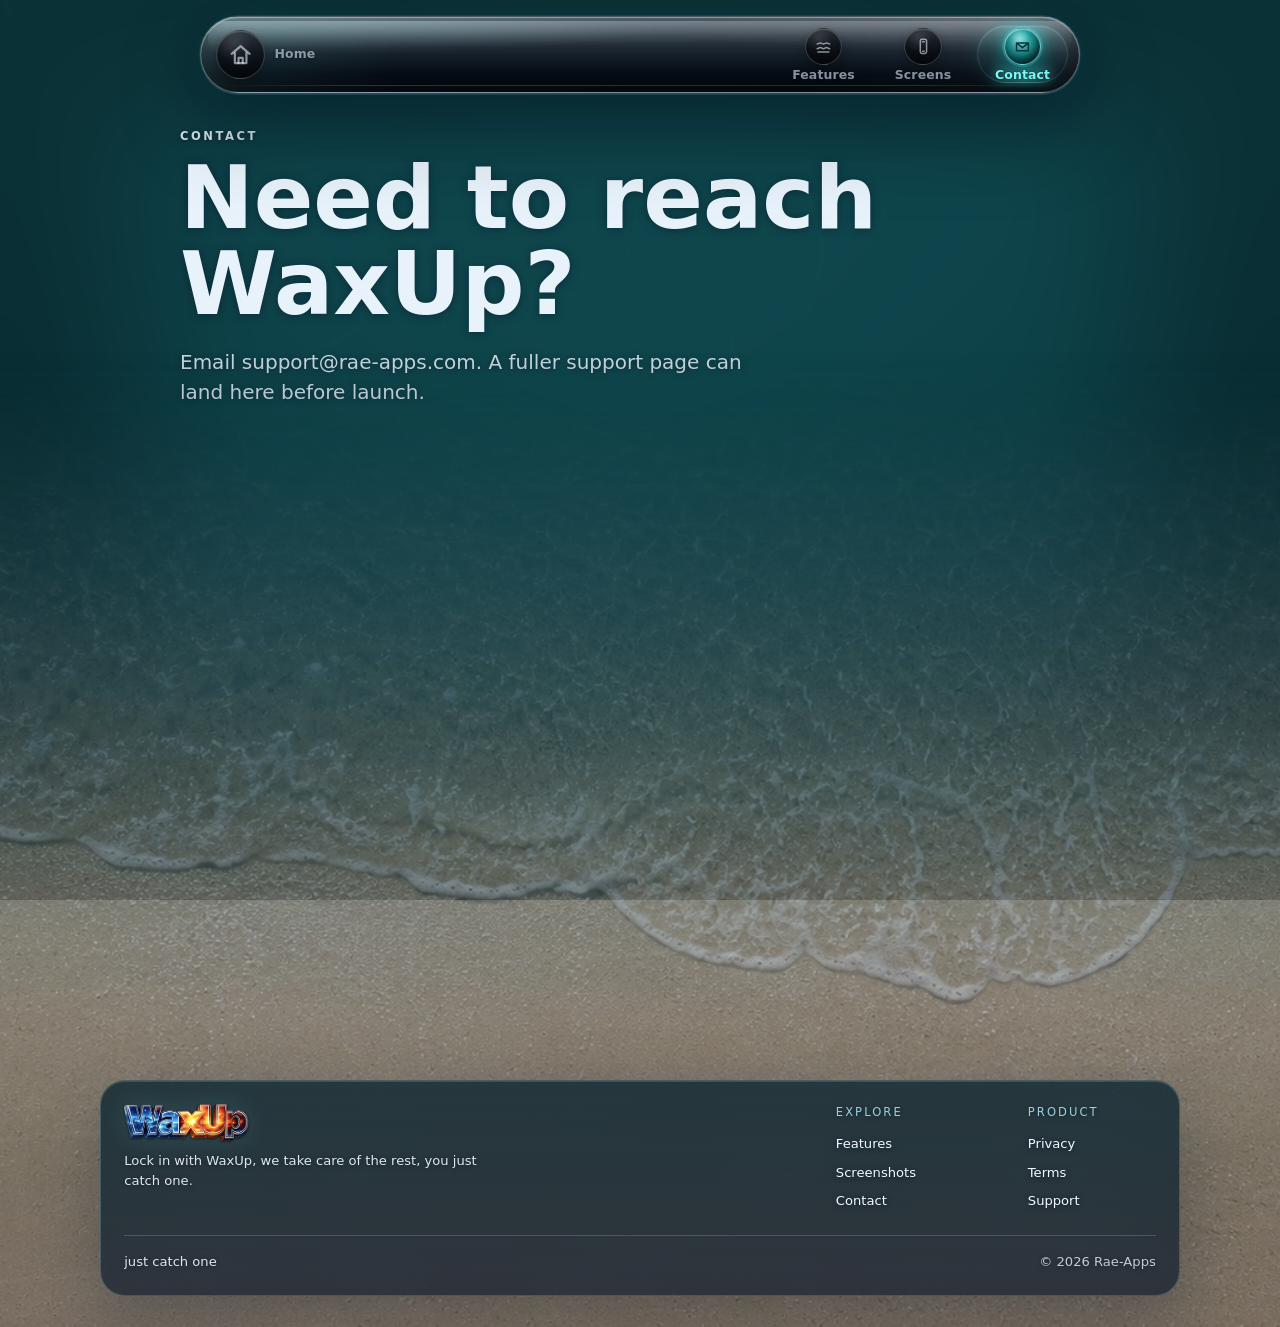
==== commit 740fecb8: "Refine mobile nav polish" ====
--- a/contact/index.html
+++ b/contact/index.html
@@ -1,3 +1,3 @@
-<!DOCTYPE html><html lang="en"> <head><meta charset="UTF-8"><meta name="viewport" content="width=device-width, initial-scale=1.0"><meta name="description" content="Contact WaxUp support."><meta name="generator" content="Astro v4.16.19"><link rel="canonical" href="https://jcali86.github.io/contact"><link rel="icon" type="image/svg+xml" href="/favicon.svg"><!-- Open Graph --><meta property="og:title" content="Contact — WaxUp"><meta property="og:description" content="Contact WaxUp support."><meta property="og:url" content="https://jcali86.github.io/contact"><meta property="og:type" content="website"><meta property="og:site_name" content="WaxUp"><title>Contact — WaxUp</title><meta name="astro-view-transitions-enabled" content="true"><meta name="astro-view-transitions-fallback" content="animate"><link rel="stylesheet" href="/_astro/contact.DdiY5-pj.css"><script type="module" src="/_astro/hoisted.wiovhmcT.js"></script></head> <body class="min-h-screen flex flex-col ocean-page">  <waxup-water-surface data-water-surface aria-hidden="true"> <div class="water-fallback" data-water-fallback></div> </waxup-water-surface>   <div class="bg-surface" aria-hidden="true"></div> <nav class="top-nav" aria-label="Primary"> <a class="nav-home-tab" href="/"> <span class="nav-icon nav-icon-home" aria-hidden="true"> <svg viewBox="0 0 24 24" fill="none" stroke="currentColor" stroke-width="2.1" stroke-linecap="round" stroke-linejoin="round"> <path d="M3.5 11.2 12 4l8.5 7.2"></path> <path d="M6.5 10.5V20h11v-9.5"></path> <path d="M10 20v-5h4v5"></path> </svg> </span> <span class="nav-home-copy"> <span class="nav-home-label">Home</span> </span> <span class="nav-home-mobile-label">Home</span> </a> <span class="nav-center-wordmark" aria-hidden="true"> <span class="brand-logo brand-logo-sm nav-wordmark nav-wordmark-center" aria-label="WaxUp"><img class="brand-logo-img" src="/brand/waxup-logo-placeholder.png" width="1196" height="353" alt="WaxUp" decoding="async"></span> </span> <ul class="nav-links"> <li> <a href="/features"> <span class="nav-icon" aria-hidden="true"> <svg viewBox="0 0 24 24" fill="none" stroke="currentColor" stroke-width="1.9" stroke-linecap="round" stroke-linejoin="round"> <path d="M4 15c2 0 2-1.5 4-1.5S10 15 12 15s2-1.5 4-1.5S18 15 20 15"></path> <path d="M4 9c2 0 2-1.5 4-1.5S10 9 12 9s2-1.5 4-1.5S18 9 20 9"></path> <path d="M5 19h14"></path> </svg> </span> <span class="nav-link-label">Features</span> </a> </li> <li> <a href="/screenshots"> <span class="nav-icon" aria-hidden="true"> <svg viewBox="0 0 24 24" fill="none" stroke="currentColor" stroke-width="1.9" stroke-linecap="round" stroke-linejoin="round"> <rect x="8" y="3" width="8" height="18" rx="2.2"></rect> <path d="M11 6h2"></path> <path d="M11 18h2"></path> </svg> </span> <span class="nav-link-label">Screens</span> </a> </li> <li> <a class="is-active" href="/contact" aria-current="page"> <span class="nav-icon" aria-hidden="true"> <svg viewBox="0 0 24 24" fill="none" stroke="currentColor" stroke-width="1.9" stroke-linecap="round" stroke-linejoin="round"> <path d="M4.5 7.5h15v10h-15z"></path> <path d="m5.5 8.5 6.5 5 6.5-5"></path> </svg> </span> <span class="nav-link-label">Contact</span> </a> </li> </ul> </nav>  <main class="detail-page"> <header class="detail-hero"> <p class="section-eyebrow">Contact</p> <h1>Need to reach WaxUp?</h1> <p>
+<!DOCTYPE html><html lang="en"> <head><meta charset="UTF-8"><meta name="viewport" content="width=device-width, initial-scale=1.0"><meta name="description" content="Contact WaxUp support."><meta name="generator" content="Astro v4.16.19"><link rel="canonical" href="https://jcali86.github.io/contact"><link rel="icon" type="image/svg+xml" href="/favicon.svg"><!-- Open Graph --><meta property="og:title" content="Contact — WaxUp"><meta property="og:description" content="Contact WaxUp support."><meta property="og:url" content="https://jcali86.github.io/contact"><meta property="og:type" content="website"><meta property="og:site_name" content="WaxUp"><title>Contact — WaxUp</title><meta name="astro-view-transitions-enabled" content="true"><meta name="astro-view-transitions-fallback" content="animate"><link rel="stylesheet" href="/_astro/contact.DNP8I0XO.css"><script type="module" src="/_astro/hoisted.wiovhmcT.js"></script></head> <body class="min-h-screen flex flex-col ocean-page">  <waxup-water-surface data-water-surface aria-hidden="true"> <div class="water-fallback" data-water-fallback></div> </waxup-water-surface>   <div class="bg-surface" aria-hidden="true"></div> <nav class="top-nav" aria-label="Primary"> <a class="nav-home-tab" href="/"> <span class="nav-icon nav-icon-home" aria-hidden="true"> <svg viewBox="0 0 24 24" fill="none" stroke="currentColor" stroke-width="2.1" stroke-linecap="round" stroke-linejoin="round"> <path d="M3.5 11.2 12 4l8.5 7.2"></path> <path d="M6.5 10.5V20h11v-9.5"></path> <path d="M10 20v-5h4v5"></path> </svg> </span> <span class="nav-home-copy"> <span class="nav-home-label">Home</span> </span> <span class="nav-home-mobile-label">Home</span> </a> <span class="nav-center-wordmark" aria-hidden="true"> <span class="brand-logo brand-logo-sm nav-wordmark nav-wordmark-center" aria-label="WaxUp"><img class="brand-logo-img" src="/brand/waxup-logo-placeholder.png" width="1196" height="353" alt="WaxUp" decoding="async"></span> </span> <ul class="nav-links"> <li> <a href="/features"> <span class="nav-icon" aria-hidden="true"> <svg viewBox="0 0 24 24" fill="none" stroke="currentColor" stroke-width="1.9" stroke-linecap="round" stroke-linejoin="round"> <path d="M4 15c2 0 2-1.5 4-1.5S10 15 12 15s2-1.5 4-1.5S18 15 20 15"></path> <path d="M4 9c2 0 2-1.5 4-1.5S10 9 12 9s2-1.5 4-1.5S18 9 20 9"></path> <path d="M5 19h14"></path> </svg> </span> <span class="nav-link-label">Features</span> </a> </li> <li> <a href="/screenshots"> <span class="nav-icon" aria-hidden="true"> <svg viewBox="0 0 24 24" fill="none" stroke="currentColor" stroke-width="1.9" stroke-linecap="round" stroke-linejoin="round"> <rect x="8" y="3" width="8" height="18" rx="2.2"></rect> <path d="M11 6h2"></path> <path d="M11 18h2"></path> </svg> </span> <span class="nav-link-label">Screens</span> </a> </li> <li> <a class="is-active" href="/contact" aria-current="page"> <span class="nav-icon" aria-hidden="true"> <svg viewBox="0 0 24 24" fill="none" stroke="currentColor" stroke-width="1.9" stroke-linecap="round" stroke-linejoin="round"> <path d="M4.5 7.5h15v10h-15z"></path> <path d="m5.5 8.5 6.5 5 6.5-5"></path> </svg> </span> <span class="nav-link-label">Contact</span> </a> </li> </ul> </nav>  <main class="detail-page"> <header class="detail-hero"> <p class="section-eyebrow">Contact</p> <h1>Need to reach WaxUp?</h1> <p>
 Email <a href="mailto:support@rae-apps.com">support@rae-apps.com</a>. A fuller support page can land here before launch.
 </p> </header> </main> <footer class="site-footer"> <div class="footer-beach" aria-hidden="true"></div> <div class="footer-panel"> <div class="footer-grid"> <div class="footer-brand"> <a href="/" class="brand-logo brand-logo-sm footer-wordmark" aria-label="WaxUp home"><img class="brand-logo-img" src="/brand/waxup-logo-placeholder.png" width="1196" height="353" alt="WaxUp" decoding="async"></a> <p>Lock in with WaxUp, we take care of the rest, you just catch one.</p> </div> <div class="footer-column"> <h2>Explore</h2> <a href="/features">Features</a> <a href="/screenshots">Screenshots</a> <a href="/contact">Contact</a> </div> <div class="footer-column"> <h2>Product</h2> <a href="/privacy">Privacy</a> <a href="/terms">Terms</a> <a href="mailto:support@rae-apps.com">Support</a> </div> </div> <div class="footer-bottom"> <span>just catch one</span> <span class="copyright">© 2026 Rae-Apps</span> </div> </div> </footer>  </body></html>
--- a/_astro/contact.DNP8I0XO.css
+++ b/_astro/contact.DNP8I0XO.css
@@ -0,0 +1 @@
+:root{--brand-gradient: linear-gradient(135deg, #C2421A 0%, #552842 50%, #0E1E3D 100%);--brand-electric: #79FAF7;--day-bg: #FAFAF7;--day-sky: #B8E0F4;--day-blue: #5DCFF5;--day-sun: #FFE45E;--day-tangerine: #F08F4A;--day-ink: #1A1612;--night-bg: #051427;--night-surface: #0B1E3A;--night-moon: #5EB5E0;--night-electric: #79FAF7;--night-highlight: #E8F2FA;--surface-bg: var(--day-bg);--surface-text: var(--day-ink);--surface-accent: var(--day-blue)}@media (prefers-color-scheme: dark){:root{--surface-bg: var(--night-bg);--surface-text: var(--night-highlight);--surface-accent: var(--night-electric)}}:root[data-mode=light]{--surface-bg: var(--day-bg);--surface-text: var(--day-ink);--surface-accent: var(--day-blue)}:root[data-mode=dark]{--surface-bg: var(--night-bg);--surface-text: var(--night-highlight);--surface-accent: var(--night-electric)}*,:before,:after{--tw-border-spacing-x: 0;--tw-border-spacing-y: 0;--tw-translate-x: 0;--tw-translate-y: 0;--tw-rotate: 0;--tw-skew-x: 0;--tw-skew-y: 0;--tw-scale-x: 1;--tw-scale-y: 1;--tw-pan-x: ;--tw-pan-y: ;--tw-pinch-zoom: ;--tw-scroll-snap-strictness: proximity;--tw-gradient-from-position: ;--tw-gradient-via-position: ;--tw-gradient-to-position: ;--tw-ordinal: ;--tw-slashed-zero: ;--tw-numeric-figure: ;--tw-numeric-spacing: ;--tw-numeric-fraction: ;--tw-ring-inset: ;--tw-ring-offset-width: 0px;--tw-ring-offset-color: #fff;--tw-ring-color: rgb(59 130 246 / .5);--tw-ring-offset-shadow: 0 0 #0000;--tw-ring-shadow: 0 0 #0000;--tw-shadow: 0 0 #0000;--tw-shadow-colored: 0 0 #0000;--tw-blur: ;--tw-brightness: ;--tw-contrast: ;--tw-grayscale: ;--tw-hue-rotate: ;--tw-invert: ;--tw-saturate: ;--tw-sepia: ;--tw-drop-shadow: ;--tw-backdrop-blur: ;--tw-backdrop-brightness: ;--tw-backdrop-contrast: ;--tw-backdrop-grayscale: ;--tw-backdrop-hue-rotate: ;--tw-backdrop-invert: ;--tw-backdrop-opacity: ;--tw-backdrop-saturate: ;--tw-backdrop-sepia: ;--tw-contain-size: ;--tw-contain-layout: ;--tw-contain-paint: ;--tw-contain-style: }::backdrop{--tw-border-spacing-x: 0;--tw-border-spacing-y: 0;--tw-translate-x: 0;--tw-translate-y: 0;--tw-rotate: 0;--tw-skew-x: 0;--tw-skew-y: 0;--tw-scale-x: 1;--tw-scale-y: 1;--tw-pan-x: ;--tw-pan-y: ;--tw-pinch-zoom: ;--tw-scroll-snap-strictness: proximity;--tw-gradient-from-position: ;--tw-gradient-via-position: ;--tw-gradient-to-position: ;--tw-ordinal: ;--tw-slashed-zero: ;--tw-numeric-figure: ;--tw-numeric-spacing: ;--tw-numeric-fraction: ;--tw-ring-inset: ;--tw-ring-offset-width: 0px;--tw-ring-offset-color: #fff;--tw-ring-color: rgb(59 130 246 / .5);--tw-ring-offset-shadow: 0 0 #0000;--tw-ring-shadow: 0 0 #0000;--tw-shadow: 0 0 #0000;--tw-shadow-colored: 0 0 #0000;--tw-blur: ;--tw-brightness: ;--tw-contrast: ;--tw-grayscale: ;--tw-hue-rotate: ;--tw-invert: ;--tw-saturate: ;--tw-sepia: ;--tw-drop-shadow: ;--tw-backdrop-blur: ;--tw-backdrop-brightness: ;--tw-backdrop-contrast: ;--tw-backdrop-grayscale: ;--tw-backdrop-hue-rotate: ;--tw-backdrop-invert: ;--tw-backdrop-opacity: ;--tw-backdrop-saturate: ;--tw-backdrop-sepia: ;--tw-contain-size: ;--tw-contain-layout: ;--tw-contain-paint: ;--tw-contain-style: }*,:before,:after{box-sizing:border-box;border-width:0;border-style:solid;border-color:#e5e7eb}:before,:after{--tw-content: ""}html,:host{line-height:1.5;-webkit-text-size-adjust:100%;-moz-tab-size:4;-o-tab-size:4;tab-size:4;font-family:-apple-system,BlinkMacSystemFont,SF Pro Display,Segoe UI,system-ui,sans-serif;font-feature-settings:normal;font-variation-settings:normal;-webkit-tap-highlight-color:transparent}body{margin:0;line-height:inherit}hr{height:0;color:inherit;border-top-width:1px}abbr:where([title]){-webkit-text-decoration:underline dotted;text-decoration:underline dotted}h1,h2,h3,h4,h5,h6{font-size:inherit;font-weight:inherit}a{color:inherit;text-decoration:inherit}b,strong{font-weight:bolder}code,kbd,samp,pre{font-family:ui-monospace,SFMono-Regular,Menlo,Monaco,Consolas,Liberation Mono,Courier New,monospace;font-feature-settings:normal;font-variation-settings:normal;font-size:1em}small{font-size:80%}sub,sup{font-size:75%;line-height:0;position:relative;vertical-align:baseline}sub{bottom:-.25em}sup{top:-.5em}table{text-indent:0;border-color:inherit;border-collapse:collapse}button,input,optgroup,select,textarea{font-family:inherit;font-feature-settings:inherit;font-variation-settings:inherit;font-size:100%;font-weight:inherit;line-height:inherit;letter-spacing:inherit;color:inherit;margin:0;padding:0}button,select{text-transform:none}button,input:where([type=button]),input:where([type=reset]),input:where([type=submit]){-webkit-appearance:button;background-color:transparent;background-image:none}:-moz-focusring{outline:auto}:-moz-ui-invalid{box-shadow:none}progress{vertical-align:baseline}::-webkit-inner-spin-button,::-webkit-outer-spin-button{height:auto}[type=search]{-webkit-appearance:textfield;outline-offset:-2px}::-webkit-search-decoration{-webkit-appearance:none}::-webkit-file-upload-button{-webkit-appearance:button;font:inherit}summary{display:list-item}blockquote,dl,dd,h1,h2,h3,h4,h5,h6,hr,figure,p,pre{margin:0}fieldset{margin:0;padding:0}legend{padding:0}ol,ul,menu{list-style:none;margin:0;padding:0}dialog{padding:0}textarea{resize:vertical}input::-moz-placeholder,textarea::-moz-placeholder{opacity:1;color:#9ca3af}input::placeholder,textarea::placeholder{opacity:1;color:#9ca3af}button,[role=button]{cursor:pointer}:disabled{cursor:default}img,svg,video,canvas,audio,iframe,embed,object{display:block;vertical-align:middle}img,video{max-width:100%;height:auto}[hidden]:where(:not([hidden=until-found])){display:none}.container{width:100%}@media (min-width: 640px){.container{max-width:640px}}@media (min-width: 768px){.container{max-width:768px}}@media (min-width: 1024px){.container{max-width:1024px}}@media (min-width: 1280px){.container{max-width:1280px}}@media (min-width: 1536px){.container{max-width:1536px}}.visible{visibility:visible}.collapse{visibility:collapse}.static{position:static}.fixed{position:fixed}.absolute{position:absolute}.relative{position:relative}.sticky{position:sticky}.isolate{isolation:isolate}.block{display:block}.flex{display:flex}.grid{display:grid}.hidden{display:none}.min-h-screen{min-height:100vh}.transform{transform:translate(var(--tw-translate-x),var(--tw-translate-y)) rotate(var(--tw-rotate)) skew(var(--tw-skew-x)) skewY(var(--tw-skew-y)) scaleX(var(--tw-scale-x)) scaleY(var(--tw-scale-y))}.resize{resize:both}.flex-col{flex-direction:column}.rounded{border-radius:.25rem}.border{border-width:1px}.uppercase{text-transform:uppercase}.italic{font-style:italic}.shadow{--tw-shadow: 0 1px 3px 0 rgb(0 0 0 / .1), 0 1px 2px -1px rgb(0 0 0 / .1);--tw-shadow-colored: 0 1px 3px 0 var(--tw-shadow-color), 0 1px 2px -1px var(--tw-shadow-color);box-shadow:var(--tw-ring-offset-shadow, 0 0 #0000),var(--tw-ring-shadow, 0 0 #0000),var(--tw-shadow)}.outline{outline-style:solid}.ring{--tw-ring-offset-shadow: var(--tw-ring-inset) 0 0 0 var(--tw-ring-offset-width) var(--tw-ring-offset-color);--tw-ring-shadow: var(--tw-ring-inset) 0 0 0 calc(3px + var(--tw-ring-offset-width)) var(--tw-ring-color);box-shadow:var(--tw-ring-offset-shadow),var(--tw-ring-shadow),var(--tw-shadow, 0 0 #0000)}.blur{--tw-blur: blur(8px);filter:var(--tw-blur) var(--tw-brightness) var(--tw-contrast) var(--tw-grayscale) var(--tw-hue-rotate) var(--tw-invert) var(--tw-saturate) var(--tw-sepia) var(--tw-drop-shadow)}.drop-shadow{--tw-drop-shadow: drop-shadow(0 1px 2px rgb(0 0 0 / .1)) drop-shadow(0 1px 1px rgb(0 0 0 / .06));filter:var(--tw-blur) var(--tw-brightness) var(--tw-contrast) var(--tw-grayscale) var(--tw-hue-rotate) var(--tw-invert) var(--tw-saturate) var(--tw-sepia) var(--tw-drop-shadow)}.filter{filter:var(--tw-blur) var(--tw-brightness) var(--tw-contrast) var(--tw-grayscale) var(--tw-hue-rotate) var(--tw-invert) var(--tw-saturate) var(--tw-sepia) var(--tw-drop-shadow)}.transition{transition-property:color,background-color,border-color,text-decoration-color,fill,stroke,opacity,box-shadow,transform,filter,backdrop-filter;transition-timing-function:cubic-bezier(.4,0,.2,1);transition-duration:.15s}:root{color-scheme:light dark}html{-webkit-font-smoothing:antialiased;-moz-osx-font-smoothing:grayscale;text-rendering:optimizeLegibility;background:var(--surface-bg);color:var(--surface-text)}body{margin:0;padding:0;font-family:-apple-system,BlinkMacSystemFont,SF Pro Display,Segoe UI,system-ui,sans-serif;color:var(--surface-text)}body.ocean-page{--surface-bg: var(--night-bg);--surface-text: var(--night-highlight);--surface-accent: var(--night-electric);color:var(--surface-text)}a{color:inherit;text-decoration:none}.tabular{font-variant-numeric:tabular-nums}.gradient-text{background-image:var(--brand-gradient);-webkit-background-clip:text;background-clip:text;color:transparent;background-color:#c2421a}.wordmark-halo{position:relative;display:inline-block}.wordmark-halo:before{content:"";position:absolute;inset:-15% -10%;background:radial-gradient(ellipse 70% 80% at 75% 50%,#79faf738,#79faf700 60%);z-index:-1;pointer-events:none;opacity:0}:root[data-mode=dark] .wordmark-halo:before{opacity:1}@media (prefers-color-scheme: dark){:root:not([data-mode=light]) .wordmark-halo:before{opacity:1}}.brand-logo{position:relative;display:inline-flex;align-items:center;justify-content:center;line-height:0;vertical-align:middle}.brand-logo-img{display:block;width:var(--brand-logo-width, 16rem);height:auto;max-width:100%;filter:drop-shadow(0 2px 2px rgba(0,0,0,.5)) drop-shadow(0 0 20px rgba(121,250,247,.16))}.brand-logo-sm{--brand-logo-width: 6.4rem}.brand-logo-md{--brand-logo-width: 14rem}.brand-logo-lg{--brand-logo-width: min(28rem, 78vw)}.brand-logo-xl{--brand-logo-width: min(47rem, 86vw)}.brand-logo-halo:before{content:"";position:absolute;z-index:-1;inset:3% 7% 8%;border-radius:999px;background:radial-gradient(ellipse at 36% 50%,rgba(72,184,255,.18),transparent 56%),radial-gradient(ellipse at 64% 50%,rgba(255,128,38,.16),transparent 56%),radial-gradient(ellipse at center,rgba(121,250,247,.12),transparent 68%);filter:blur(18px);pointer-events:none}.brand-logo-halo .brand-logo-img{filter:drop-shadow(0 8px 18px rgba(2,18,27,.62)) drop-shadow(0 0 30px rgba(121,250,247,.2))}.teal-torch{color:#fff;text-shadow:0 0 1px rgba(0,0,0,.4),0 0 4px rgba(121,250,247,.9),0 0 16px rgba(121,250,247,.6);font-weight:700;letter-spacing:.02em}.chip{display:inline-flex;align-items:center;gap:.375rem;padding:.2rem .55rem;border-radius:9999px;font-size:.6875rem;font-weight:600;letter-spacing:.01em;white-space:nowrap;line-height:1.2}.chip-go{background:#5dcff52e;color:#1b89b8}.chip-caution{background:#f08f4a33;color:#b85b1e}.chip-stop{background:#dc354526;color:#b72436}:root[data-mode=dark] .chip-go{background:#79faf726;color:var(--night-electric)}:root[data-mode=dark] .chip-caution{background:#ffe45e33;color:var(--day-sun)}:root[data-mode=dark] .chip-stop{background:#dc354538;color:#ff8a95}@media (prefers-color-scheme: dark){:root:not([data-mode=light]) .chip-go{background:#79faf726;color:var(--night-electric)}:root:not([data-mode=light]) .chip-caution{background:#ffe45e33;color:var(--day-sun)}:root:not([data-mode=light]) .chip-stop{background:#dc354538;color:#ff8a95}}.glass-dark{background:linear-gradient(180deg,#0a1628eb,#050b14f5);border:1px solid rgba(121,250,247,.08);backdrop-filter:blur(20px);-webkit-backdrop-filter:blur(20px);box-shadow:inset 0 1px #ffffff0a,0 10px 30px #0006}:root{--top-nav-offset: calc(1rem + env(safe-area-inset-top, 0px)) ;--top-nav-height: 4.35rem;--top-nav-bottom-gap: clamp(.75rem, 2vh, 1.15rem);--top-nav-clearance: calc(var(--top-nav-offset) + var(--top-nav-height) + var(--top-nav-bottom-gap));--phone-stage-caption-space: 4.25rem;--phone-screen-aspect: 1290 / 2796;--phone-shell-aspect: 10 / 20.9}.bg-surface{position:fixed;inset:0;z-index:-20;background:var(--surface-bg);pointer-events:none}.top-nav{position:fixed;top:var(--top-nav-offset);left:50%;transform:translate(-50%);z-index:30;display:flex;align-items:center;justify-content:space-between;gap:.62rem;width:min(880px,calc(100% - 2rem));min-height:var(--top-nav-height);padding:.44rem .58rem;margin:0;box-sizing:border-box;border-radius:9999px;overflow:hidden;isolation:isolate;background:radial-gradient(ellipse at 13% -10%,rgba(183,244,255,.28),transparent 38%),radial-gradient(ellipse at 92% 0%,rgba(255,255,255,.14),transparent 34%),linear-gradient(92deg,rgba(121,250,247,.11),transparent 22%,transparent 72%,rgba(255,255,255,.045)),linear-gradient(180deg,#5e6871bd,#222a33d6 38%,#080e17e6 78%,#03080feb),#051427b8;border:1px solid rgba(216,229,236,.34);box-shadow:inset 0 1px #ffffff5c,inset 0 16px 28px #ffffff0e,inset 0 -18px 30px #00000061,inset 18px 0 34px #ffffff0b,inset -18px 0 34px #00000029,0 2px #ffffff1a,0 18px 46px #010d1657,0 34px 90px #05142747,0 0 0 1px #79faf71a,0 0 36px #79faf70f;backdrop-filter:blur(30px) saturate(1.24);-webkit-backdrop-filter:blur(30px) saturate(1.24)}.top-nav:before,.top-nav:after{content:"";position:absolute;pointer-events:none}.top-nav:before{z-index:-1;inset:.26rem .46rem auto;height:46%;border-radius:9999px;background:linear-gradient(180deg,rgba(255,255,255,.26),rgba(255,255,255,.055) 48%,transparent),radial-gradient(ellipse at 18% 0%,rgba(183,244,255,.18),transparent 55%);opacity:.86}.top-nav:after{left:1.05rem;right:1.05rem;bottom:.38rem;height:1px;background:linear-gradient(90deg,transparent,rgba(121,250,247,.28) 18%,rgba(255,255,255,.2) 50%,rgba(121,250,247,.22) 82%,transparent);opacity:.76}.nav-center-wordmark{position:absolute;left:50%;top:50%;z-index:3;display:grid;place-items:center;width:10rem;max-width:28%;pointer-events:none;opacity:0;transform:translate(-50%,-37%) scale(.74);transform-origin:50% 50%;transition:opacity .42s cubic-bezier(.2,.75,.2,1),transform .52s cubic-bezier(.2,.75,.2,1),filter .42s ease;filter:blur(7px) saturate(.78)}.nav-center-wordmark:before{content:"";position:absolute;inset:-.42rem -1.05rem;z-index:-1;border-radius:9999px;background:radial-gradient(ellipse at 50% 52%,rgba(121,250,247,.12),transparent 68%),linear-gradient(90deg,transparent,rgba(255,255,255,.055),transparent);opacity:0;transition:opacity .42s ease}.nav-center-wordmark .nav-wordmark-center{--brand-logo-width: min(8.4rem, 100%);justify-content:center}body.nav-logo-docked .nav-center-wordmark{opacity:1;transform:translate(-50%,-50%) scale(1);filter:blur(0) saturate(1.04)}body.nav-logo-docked .nav-center-wordmark:before{opacity:1}:root[data-mode=light] .top-nav{background:linear-gradient(180deg,#ffffffeb,#f8faf9d1 52%,#e4eae9c7),#fafaf7d1;border-color:#0b1e3a1f;box-shadow:inset 0 2px #ffffffc7,inset 0 -2px #0e1e3d1a,0 22px 60px #0e1e3d29}@media (prefers-color-scheme: light){:root:not([data-mode=dark]) .top-nav{background:linear-gradient(180deg,#ffffffeb,#f8faf9d1 52%,#e4eae9c7),#fafaf7d1;border-color:#0b1e3a1f;box-shadow:inset 0 2px #ffffffc7,inset 0 -2px #0e1e3d1a,0 22px 60px #0e1e3d29}}:root body.ocean-page .top-nav{background:radial-gradient(ellipse at 13% -10%,rgba(183,244,255,.28),transparent 38%),radial-gradient(ellipse at 92% 0%,rgba(255,255,255,.14),transparent 34%),linear-gradient(92deg,rgba(121,250,247,.11),transparent 22%,transparent 72%,rgba(255,255,255,.045)),linear-gradient(180deg,#5e6871bd,#222a33d6 38%,#080e17e6 78%,#03080feb),#051427b8;border-color:#d8e5ec57;box-shadow:inset 0 1px #ffffff5c,inset 0 16px 28px #ffffff0e,inset 0 -18px 30px #00000061,inset 18px 0 34px #ffffff0b,inset -18px 0 34px #00000029,0 2px #ffffff1a,0 18px 46px #010d1657,0 34px 90px #05142747,0 0 0 1px #79faf71a,0 0 36px #79faf70f}.nav-home-tab,.nav-links a{position:relative;display:inline-flex;align-items:center;border-radius:9999px;color:#e8f2fab8;isolation:isolate;transition:opacity .2s ease,transform .2s ease,color .2s ease}.nav-home-tab:before,.nav-links a:before{content:"";position:absolute;z-index:-1;inset:.08rem;border-radius:9999px;background:radial-gradient(ellipse at 48% 0%,rgba(183,244,255,.15),transparent 52%),linear-gradient(180deg,#ffffff0e,#ffffff03);border:1px solid rgba(255,255,255,.055);opacity:0;transform:scale(.96);transition:opacity .2s ease,transform .2s ease}.nav-home-tab:after,.nav-links a:after{content:"";position:absolute;left:22%;right:22%;bottom:.22rem;z-index:-1;height:.28rem;border-radius:9999px;background:radial-gradient(ellipse at center,rgba(121,250,247,.46),transparent 68%);filter:blur(5px);opacity:0;transition:opacity .2s ease,transform .2s ease;transform:scaleX(.72)}.nav-home-tab{flex:0 0 auto;gap:.58rem;min-width:6.25rem;min-height:3.45rem;padding:.32rem .78rem .32rem .38rem}.nav-home-tab.is-active{color:var(--night-electric)}.nav-home-tab:hover,.nav-links a:hover{opacity:.96;transform:translateY(-1px)}.nav-home-tab:hover:before,.nav-links a:hover:before{opacity:.64;transform:scale(1)}.nav-home-tab:hover:after,.nav-links a:hover:after{opacity:.34;transform:scaleX(.92)}.nav-icon{width:2.35rem;height:2.35rem;display:grid;place-items:center;flex:none;border-radius:9999px;color:#e8f2fa94;background:radial-gradient(circle at 35% 20%,rgba(255,255,255,.18),transparent 38%),radial-gradient(circle at 50% 76%,rgba(0,0,0,.42),transparent 56%),linear-gradient(180deg,#293039e0,#05090ff0);border:1px solid rgba(255,255,255,.19);box-shadow:inset 0 1px 1px #ffffff3d,inset 0 -12px 18px #0006,0 5px 11px #0000004d,0 0 0 1px #0003}.nav-icon svg{width:1.18rem;height:1.18rem}.nav-icon-home{width:3.05rem;height:3.05rem;color:#07333a;background:radial-gradient(circle at 42% 32%,#79faf7f0,#13c9c399 46%,#062a31e0 76%),#0a3039;border-color:#b7f4ff8c;box-shadow:0 0 0 2px #79faf729,0 0 28px #00eee875,inset 0 1px #ffffff6b,inset 0 -16px 20px #00000052}.nav-icon-home svg{width:1.58rem;height:1.58rem;filter:drop-shadow(0 0 7px rgba(121,250,247,.82))}.nav-home-copy{display:flex;flex-direction:column;gap:.16rem;line-height:1;min-width:2.3rem}.nav-wordmark{--brand-logo-width: 7.15rem;justify-content:flex-start}.nav-wordmark .brand-logo-img{filter:drop-shadow(0 1px 1px rgba(0,0,0,.58)) drop-shadow(0 0 12px rgba(121,250,247,.16)) drop-shadow(0 0 1px rgba(255,255,255,.22))}.nav-home-label,.nav-home-mobile-label,.nav-link-label{font-family:-apple-system,ui-rounded,SF Pro Rounded,system-ui,sans-serif;font-weight:800;letter-spacing:.01em;line-height:1}.nav-home-label{color:var(--night-electric);font-size:.78rem;text-shadow:0 0 2px rgba(0,0,0,.7),0 0 12px rgba(121,250,247,.85),0 0 22px rgba(121,250,247,.48)}.nav-home-mobile-label{display:none;color:var(--night-electric);font-size:.62rem;text-shadow:0 0 2px rgba(0,0,0,.72),0 0 12px rgba(121,250,247,.85),0 0 20px rgba(121,250,247,.44)}.nav-links{flex:1;min-width:0;display:flex;align-items:center;justify-content:flex-end;gap:.32rem;list-style:none;margin:0;padding:0}.nav-links li{min-width:0}.nav-links a{min-width:5.9rem;min-height:3.35rem;flex-direction:column;justify-content:center;gap:.22rem;padding:.22rem .38rem}.nav-links a:hover .nav-icon{color:#b7f4ffeb}.nav-link-label{color:#e8f2fa94;font-size:.78rem;text-shadow:0 1px 3px rgba(5,20,39,.65)}:root[data-mode=light] .nav-home-tab,:root[data-mode=light] .nav-links a{color:#0e1e3d99}:root[data-mode=light] .nav-icon{color:#0e1e3d85;background:radial-gradient(circle at 38% 22%,rgba(255,255,255,.95),transparent 44%),linear-gradient(180deg,#ffffffdb,#e6eae9c7);border-color:#fffc;box-shadow:inset 0 1px 1px #ffffffd9,inset 0 -10px 18px #0e1e3d0f,0 6px 16px #0e1e3d14}:root[data-mode=light] .nav-icon-home{color:#0e1e3d;background:radial-gradient(circle at 44% 30%,#f6fffffa,#c2fbf9c7 50%,#e8f6f4db 78%),#f6fbfb;border-color:#79faf78c;box-shadow:0 0 0 2px #79faf738,0 0 24px #79faf757,inset 0 1px #fffffff5,inset 0 -14px 22px #0e1e3d0d}:root[data-mode=light] .nav-link-label{color:#0e1e3d8c;text-shadow:none}:root[data-mode=light] .nav-home-label{color:var(--night-electric);text-shadow:0 0 10px rgba(121,250,247,.55),0 0 18px rgba(121,250,247,.34)}@media (prefers-color-scheme: light){:root:not([data-mode=dark]) .nav-home-tab,:root:not([data-mode=dark]) .nav-links a{color:#0e1e3d99}:root:not([data-mode=dark]) .nav-icon{color:#0e1e3d85;background:radial-gradient(circle at 38% 22%,rgba(255,255,255,.95),transparent 44%),linear-gradient(180deg,#ffffffdb,#e6eae9c7);border-color:#fffc;box-shadow:inset 0 1px 1px #ffffffd9,inset 0 -10px 18px #0e1e3d0f,0 6px 16px #0e1e3d14}:root:not([data-mode=dark]) .nav-icon-home{color:#0e1e3d;background:radial-gradient(circle at 44% 30%,#f6fffffa,#c2fbf9c7 50%,#e8f6f4db 78%),#f6fbfb;border-color:#79faf78c;box-shadow:0 0 0 2px #79faf738,0 0 24px #79faf757,inset 0 1px #fffffff5,inset 0 -14px 22px #0e1e3d0d}:root:not([data-mode=dark]) .nav-link-label{color:#0e1e3d8c;text-shadow:none}:root:not([data-mode=dark]) .nav-home-label{color:var(--night-electric);text-shadow:0 0 10px rgba(121,250,247,.55),0 0 18px rgba(121,250,247,.34)}}:root body.ocean-page .nav-home-tab,:root body.ocean-page .nav-links a{color:#e8f2fab8}:root body.ocean-page .nav-icon{color:#e8f2fa94;background:radial-gradient(circle at 35% 25%,rgba(255,255,255,.11),transparent 38%),linear-gradient(180deg,#20262ec7,#05090fe6);border-color:#ffffff29;box-shadow:inset 0 1px 1px #ffffff2e,inset 0 -12px 18px #00000057,0 4px 10px #0000003d}:root body.ocean-page .nav-icon-home{color:#07333a;background:radial-gradient(circle at 42% 32%,#79faf7f0,#13c9c399 46%,#062a31e0 76%),#0a3039;border-color:#b7f4ff8c;box-shadow:0 0 0 2px #79faf729,0 0 28px #00eee875,inset 0 1px #ffffff6b,inset 0 -16px 20px #00000052}:root body.ocean-page .nav-link-label{color:#e8f2fa94;text-shadow:0 1px 3px rgba(5,20,39,.65)}:root body.ocean-page .nav-home-label{color:var(--night-electric);text-shadow:0 0 2px rgba(0,0,0,.7),0 0 12px rgba(121,250,247,.85),0 0 22px rgba(121,250,247,.48)}.top-nav .nav-home-tab:not(.is-active) .nav-icon-home{color:#e8f2fa94;background:radial-gradient(circle at 35% 25%,rgba(255,255,255,.11),transparent 38%),linear-gradient(180deg,#20262ec7,#05090fe6);border-color:#ffffff29;box-shadow:inset 0 1px 1px #ffffff2e,inset 0 -12px 18px #00000057,0 4px 10px #0000003d}.top-nav .nav-home-tab:not(.is-active) .nav-icon-home svg{filter:none}.top-nav .nav-home-tab:not(.is-active) .nav-home-label,.top-nav .nav-home-tab:not(.is-active) .nav-home-mobile-label{color:#e8f2fa94;text-shadow:0 1px 3px rgba(5,20,39,.65)}.top-nav .nav-home-tab:not(.is-active) .nav-wordmark{opacity:.9}.top-nav .nav-home-tab:not(.is-active) .nav-wordmark .brand-logo-img{filter:saturate(.9) brightness(.88) drop-shadow(0 1px 1px rgba(0,0,0,.5)) drop-shadow(0 0 8px rgba(121,250,247,.08))}.top-nav .nav-home-tab.is-active .nav-wordmark .brand-logo-img{filter:drop-shadow(0 1px 1px rgba(0,0,0,.58)) drop-shadow(0 0 14px rgba(121,250,247,.2))}.top-nav .nav-home-tab.is-active .nav-icon-home,.top-nav .nav-links a.is-active .nav-icon{color:#07333a;background:radial-gradient(circle at 40% 26%,rgba(255,255,255,.34),transparent 30%),radial-gradient(circle at 42% 32%,#79faf7f5,#13c9c3a3 46%,#062a31e6 76%),#0a3039;border-color:#b7f4ff8c;box-shadow:0 0 0 2px #79faf729,0 0 18px #00eee866,0 0 38px #00eee847,inset 0 1px #ffffff6b,inset 0 -16px 20px #00000052}.top-nav .nav-home-tab.is-active:before,.top-nav .nav-links a.is-active:before{opacity:1;transform:scale(1);background:radial-gradient(ellipse at 50% 10%,rgba(183,244,255,.2),transparent 46%),radial-gradient(ellipse at 50% 100%,rgba(0,238,232,.1),transparent 60%),linear-gradient(180deg,#79faf71b,#ffffff05);border-color:#79faf724;box-shadow:inset 0 1px #ffffff1f,0 0 22px #79faf71a}.top-nav .nav-home-tab.is-active:after,.top-nav .nav-links a.is-active:after{opacity:.82;transform:scaleX(1)}.top-nav .nav-home-tab.is-active .nav-icon-home svg,.top-nav .nav-links a.is-active .nav-icon svg{filter:drop-shadow(0 0 7px rgba(121,250,247,.82))}.top-nav .nav-home-tab.is-active .nav-home-label,.top-nav .nav-home-tab.is-active .nav-home-mobile-label,.top-nav .nav-links a.is-active .nav-link-label{color:var(--night-electric);text-shadow:0 0 2px rgba(0,0,0,.7),0 0 12px rgba(121,250,247,.85),0 0 22px rgba(121,250,247,.48)}@media (max-width: 480px){:root{--top-nav-offset: calc(.62rem + env(safe-area-inset-top, 0px)) ;--top-nav-height: 3.16rem;--top-nav-bottom-gap: .62rem;--phone-stage-caption-space: 3.9rem}.top-nav{width:min(27rem,calc(100% - 1.05rem));gap:0;padding:.24rem .32rem .2rem;border-color:#d8e5ec4d;background:radial-gradient(ellipse at 14% 0%,rgba(183,244,255,.22),transparent 34%),radial-gradient(ellipse at 88% 0%,rgba(255,255,255,.09),transparent 34%),linear-gradient(180deg,#68737ca8,#202730e0 40%,#050a12f0),#051427c2;box-shadow:inset 0 1px #ffffff47,inset 0 12px 18px #ffffff0b,inset 0 -16px 22px #0006,0 1px #ffffff14,0 12px 30px #0514274d,0 0 0 1px #79faf714;backdrop-filter:blur(24px) saturate(1.18);-webkit-backdrop-filter:blur(24px) saturate(1.18)}.top-nav:before{inset:.2rem .42rem auto;height:36%;opacity:.7}.top-nav:after{left:.7rem;right:.7rem;bottom:.34rem;opacity:.55}.nav-home-tab:before,.nav-links a:before{inset:.1rem .18rem .08rem}.nav-home-tab:after,.nav-links a:after{bottom:.17rem;height:.24rem;filter:blur(4px)}.nav-home-tab{flex:1 1 0;width:auto;min-width:auto;min-height:2.68rem;flex-direction:column;justify-content:center;gap:.13rem;padding:.13rem .04rem .1rem}.nav-home-copy{display:none}.nav-home-mobile-label{display:block}.nav-links{flex:3 1 0;gap:0}.nav-links li{flex:1 1 0}.nav-links a{width:100%;min-width:0;min-height:2.68rem;gap:.13rem;padding:.13rem .04rem .1rem}.nav-icon{width:1.66rem;height:1.66rem;background:radial-gradient(circle at 38% 22%,rgba(255,255,255,.16),transparent 38%),radial-gradient(circle at 50% 78%,rgba(0,0,0,.38),transparent 58%),linear-gradient(180deg,#20262ecc,#05090feb);border-color:#ffffff2b;box-shadow:inset 0 1px 1px #ffffff2e,inset 0 -9px 14px #00000061,0 3px 8px #00000042,0 0 0 1px #0000002e}.nav-icon svg{width:.88rem;height:.88rem}.nav-icon-home{width:1.86rem;height:1.86rem;box-shadow:0 0 0 1px #79faf729,0 0 14px #00eee857,inset 0 1px #ffffff61,inset 0 -10px 15px #0000004d}.nav-icon-home svg{width:.98rem;height:.98rem}.nav-home-mobile-label{font-size:clamp(.48rem,2.05vw,.58rem);letter-spacing:0}.nav-link-label{font-size:clamp(.48rem,2.08vw,.58rem);letter-spacing:0}.nav-center-wordmark{display:none}}@media (max-width: 360px){.top-nav{width:calc(100% - .74rem);padding-inline:.2rem}.nav-icon{width:1.54rem;height:1.54rem}.nav-icon-home{width:1.76rem;height:1.76rem}.nav-link-label{font-size:.47rem}}.hero-intro{position:relative;z-index:1;isolation:isolate;max-width:720px;margin:0 auto;padding:7rem 1.5rem 4rem;text-align:center;display:flex;flex-direction:column;align-items:center;justify-content:center;gap:1.1rem;min-height:88vh;box-sizing:border-box}.hero-intro:before{content:"";position:absolute;z-index:-1;inset:4.5rem -3rem 2rem;border-radius:999px;background:radial-gradient(ellipse at center,rgba(2,18,27,.5) 0%,rgba(2,18,27,.24) 44%,transparent 74%);filter:blur(18px);pointer-events:none}.hero-sea-life{position:absolute;left:20%;top:56%;z-index:0;width:clamp(9rem,20vw,18rem);color:#01182094;opacity:.26;filter:blur(7px) drop-shadow(0 0 18px rgba(121,250,247,.12));transform:translate3d(-8vw,0,0) rotate(-4deg);mix-blend-mode:multiply;pointer-events:none;animation:heroSeaLifeDrift 22s ease-in-out infinite;animation-delay:-4s}.hero-sea-life svg{display:block;width:100%;height:auto}.hero-intro>:not(.hero-sea-life){position:relative;z-index:1}@keyframes heroSeaLifeDrift{0%{opacity:.08;transform:translate3d(-6vw,1rem,0) rotate(-5deg) scale(.82)}18%{opacity:.22}52%{opacity:.32;transform:translate3d(10vw,-.8rem,0) rotate(1deg) scale(1)}78%{opacity:.18}to{opacity:.06;transform:translate3d(24vw,.35rem,0) rotate(5deg) scale(.9)}}@media (max-width: 480px){.hero-intro{padding:calc(var(--top-nav-clearance) + 1.4rem) 1rem 2.6rem;min-height:min(42rem,82svh);gap:.9rem}.hero-intro:before{inset:3.6rem -.75rem 1.8rem;filter:blur(16px)}.hero-sea-life{top:25%;width:9.5rem;filter:blur(7px)}}.eyebrow{margin:0;font-size:.72rem;font-weight:600;letter-spacing:.22em;text-transform:uppercase;opacity:.9;text-shadow:0 1px 4px rgba(5,20,39,.55)}.hero-mark{margin:.1rem 0 0;line-height:.95;filter:drop-shadow(0 6px 24px rgba(5,20,39,.45));transform-origin:50% 8%;transition:opacity .44s cubic-bezier(.2,.75,.2,1),transform .62s cubic-bezier(.2,.75,.2,1),filter .44s ease}body.nav-logo-docked .hero-mark{opacity:0;transform:translate3d(0,calc(-1 * var(--top-nav-clearance)),0) scale(.22);filter:blur(5px) drop-shadow(0 4px 18px rgba(5,20,39,.28))}.hero-intro .tagline{margin:0;font-size:1.5rem;font-weight:300;letter-spacing:.03em;opacity:.98;white-space:nowrap;text-shadow:0 1px 6px rgba(5,20,39,.6)}@media (min-width: 640px){.hero-intro .tagline{font-size:1.7rem}}@media (max-width: 380px){.hero-intro .tagline{font-size:1.2rem}}.promise{margin:0;max-width:32rem;font-size:1rem;line-height:1.5;opacity:.95;text-shadow:0 1px 6px rgba(5,20,39,.55)}@media (min-width: 640px){.promise{font-size:1.1rem}}.hero-actions{display:inline-flex;flex-wrap:wrap;justify-content:center;gap:.75rem}.cta-pill{display:inline-flex;align-items:center;justify-content:center;padding:.65rem 1.25rem;border-radius:9999px;font-size:.85rem;font-weight:500;letter-spacing:.03em;white-space:nowrap;border:1px solid rgba(255,255,255,.45);background:#0514277a;color:#fafaf7;backdrop-filter:blur(8px);-webkit-backdrop-filter:blur(8px);box-shadow:0 4px 14px #05142740}.cta-pill-secondary{border-color:#79faf76b;background:#79faf714;color:#e8f2faf0}.cta-pill-secondary:hover{background:#79faf724}:root[data-mode=dark] .cta-pill{border-color:#79faf780;background:#0b1e3a8c;color:#e8f2fa}:root[data-mode=dark] .cta-pill-secondary,body.ocean-page .cta-pill-secondary{background:#79faf714;color:#e8f2faf0}@media (prefers-color-scheme: dark){:root:not([data-mode=light]) .cta-pill{border-color:#79faf780;background:#0b1e3a8c;color:#e8f2fa}:root:not([data-mode=light]) .cta-pill-secondary{background:#79faf714;color:#e8f2faf0}}.scroll-hint{margin:1rem 0 0;font-size:.65rem;letter-spacing:.22em;text-transform:uppercase;opacity:.78;text-shadow:0 1px 4px rgba(5,20,39,.6)}@media (max-width: 480px){.hero-intro .tagline{font-size:clamp(1.08rem,6.1vw,1.38rem);white-space:normal}.promise{max-width:19.5rem;font-size:.92rem;line-height:1.46}.hero-actions{width:min(100%,21rem);gap:.5rem}.cta-pill{flex:1 1 8.5rem;min-height:2.55rem;padding:.58rem .82rem;font-size:.76rem}.scroll-hint{margin-top:.55rem;font-size:.56rem;letter-spacing:.18em}}.phone-chassis-frame{position:relative;height:clamp(540px,78vh,820px);max-height:max(300px,calc(100vh - var(--top-nav-clearance) - var(--phone-stage-caption-space)));max-height:max(300px,calc(100svh - var(--top-nav-clearance) - var(--phone-stage-caption-space)));aspect-ratio:var(--phone-shell-aspect);max-width:calc(100vw - 2rem);box-sizing:border-box;-webkit-mask-image:linear-gradient(to bottom,black 0%,black 97%,transparent 100%);mask-image:linear-gradient(to bottom,black 0%,black 97%,transparent 100%)}@media (max-height: 760px){.phone-chassis-frame{height:clamp(480px,76vh,720px)}}@media (max-height: 620px){.phone-chassis-frame{height:clamp(420px,78vh,600px)}}.phone-chassis-body{position:relative;width:100%;height:100%;border-radius:52px;padding:12px;background:linear-gradient(180deg,#1a1d22,#0a0c10);box-shadow:inset 0 0 0 1px #79faf72e,inset 0 1px #ffffff0d,0 30px 80px -20px #0000008c,0 0 40px #79faf71f,0 0 0 1px #000000d9;box-sizing:border-box}.phone-viewport{position:relative;width:100%;height:100%;aspect-ratio:var(--phone-screen-aspect);border-radius:40px;overflow:hidden;background:#000}.phone-island{position:absolute;top:10px;left:50%;transform:translate(-50%);width:110px;height:32px;border-radius:9999px;background:#050505;box-shadow:inset 0 1px 1px #0009,inset 0 -1px 1px #ffffff0a;z-index:5;pointer-events:none}.phone-alerts{position:absolute;inset:0;z-index:4;pointer-events:none}.phone-alert{position:absolute;top:13px;width:5.75rem;min-height:30px;display:flex;flex-direction:column;justify-content:center;gap:1px;padding:.34rem .62rem;border-radius:9999px;color:#e8f2fa;background:#050a10c7;border:1px solid rgba(255,255,255,.08);box-shadow:inset 0 1px #ffffff0f,0 10px 26px #00000057,0 0 18px #79faf71a;backdrop-filter:blur(16px);-webkit-backdrop-filter:blur(16px);opacity:0;transform:translateY(-8px) scale(.96);transition:opacity .22s ease,transform .22s ease}.phone-alert-left{left:14px;align-items:flex-start}.phone-alert-right{right:14px;align-items:flex-end;text-align:right}.phone-alert.is-alert-active{opacity:1;transform:translateY(0) scale(1)}.phone-alert-label{font-size:.54rem;font-weight:650;letter-spacing:.08em;text-transform:uppercase;color:var(--night-electric);line-height:1}.phone-alert-detail{max-width:100%;overflow:hidden;text-overflow:ellipsis;white-space:nowrap;font-size:.68rem;font-weight:650;line-height:1.1}.phone-btn{position:absolute;border-radius:2px;pointer-events:none}.phone-btn-mute{left:-3px;top:12%;width:4px;height:28px;background:linear-gradient(90deg,#0a0c10,#1f242a,#0a0c10)}.phone-btn-vol-up{left:-3px;top:21%;width:4px;height:54px;background:linear-gradient(90deg,#0a0c10,#1f242a,#0a0c10)}.phone-btn-vol-down{left:-3px;top:30%;width:4px;height:54px;background:linear-gradient(90deg,#0a0c10,#1f242a,#0a0c10)}.phone-btn-power{right:-3px;top:24%;width:4px;height:84px;background:linear-gradient(270deg,#0a0c10,#1f242a,#0a0c10)}.phone-screen-layer{position:absolute;inset:0;opacity:0;pointer-events:none;transition:opacity .24s ease-out;overflow:hidden}.phone-screen-layer.is-active{opacity:1;pointer-events:auto}.phone-stage{position:relative;width:100%;height:700vh;z-index:0}.phone-stage-pin{position:sticky;top:var(--top-nav-clearance);height:calc(100vh - var(--top-nav-clearance));height:calc(100svh - var(--top-nav-clearance));display:flex;flex-direction:column;align-items:center;justify-content:center;gap:1.1rem;padding:1rem clamp(1rem,4vw,3rem);box-sizing:border-box;isolation:isolate}.phone-stage-composition{position:relative;width:min(100%,1280px);display:grid;grid-template-columns:minmax(17rem,1fr) auto minmax(17rem,1fr);align-items:center;gap:clamp(1rem,3vw,3.25rem)}.phone-stage-composition:before{content:"";position:absolute;z-index:-1;inset:-3rem -1.5rem;background:radial-gradient(ellipse at center,rgba(2,18,27,.22) 0%,rgba(2,18,27,.1) 42%,transparent 74%);filter:blur(28px);opacity:.62;pointer-events:none}.phone-stage-device{position:relative;display:flex;min-width:0;flex-direction:column;align-items:center;gap:1.1rem;transform:translate3d(calc(var(--phone-sway-x, 0px)),calc(var(--phone-bob-y, 0px) + var(--phone-drift-y, 0px)),0) rotate(var(--phone-tilt, 0deg));transform-origin:50% 58%;will-change:transform}.phone-stage-device:before{content:"";position:absolute;left:50%;top:52%;z-index:0;width:min(22rem,40vw);height:min(39rem,72vh);transform:translate(-50%,-50%);pointer-events:none;background:radial-gradient(ellipse at 6% 48%,rgba(183,244,255,.12) 0%,rgba(121,250,247,.06) 28%,transparent 48%),radial-gradient(ellipse at 94% 48%,rgba(183,244,255,.12) 0%,rgba(121,250,247,.06) 28%,transparent 48%),linear-gradient(180deg,transparent 2%,rgba(1,18,28,.1) 48%,transparent 96%);filter:blur(18px);opacity:calc(.08 * var(--arrival-fade, 1));mix-blend-mode:screen}.phone-stage-device:after{content:"";position:absolute;left:50%;top:98%;z-index:0;width:min(31rem,50vw);height:min(10rem,19vh);transform:translate(-50%,-50%);pointer-events:none;border-radius:50%;background:radial-gradient(ellipse at 50% 44%,rgba(183,244,255,.22) 0%,rgba(121,250,247,.075) 18%,transparent 48%),radial-gradient(ellipse at 18% 46%,rgba(183,244,255,.11) 0%,transparent 44%),radial-gradient(ellipse at 82% 46%,rgba(183,244,255,.11) 0%,transparent 44%),repeating-linear-gradient(174deg,transparent 0 1.45rem,rgba(183,244,255,.022) 1.45rem 1.55rem,transparent 1.55rem 3rem);filter:blur(17px);opacity:calc(.075 * var(--arrival-fade, 1));mix-blend-mode:screen;-webkit-mask-image:linear-gradient(180deg,transparent 0%,rgba(0,0,0,.28) 18%,black 48%,rgba(0,0,0,.58) 66%,transparent 88%);mask-image:linear-gradient(180deg,transparent 0%,rgba(0,0,0,.28) 18%,black 48%,rgba(0,0,0,.58) 66%,transparent 88%)}.phone-stage-device>.phone-chassis-frame,.phone-stage-device>.phone-caption{position:relative;z-index:1}.phone-side-copy{position:relative;width:min(22rem,100%);min-height:clamp(30rem,58vh,40rem);align-self:center;display:grid;grid-template-rows:minmax(11rem,auto) minmax(11rem,auto);align-content:center;gap:clamp(1.2rem,6vh,3.6rem)}.phone-side-copy:before{content:"";position:absolute;inset:-2.2rem -1.6rem;border-radius:999px;background:radial-gradient(ellipse at center,rgba(2,18,27,.28) 0%,rgba(2,18,27,.12) 58%,transparent 76%);filter:blur(18px);opacity:.7;pointer-events:none}.phone-side-copy-left{justify-self:end;text-align:left}.phone-side-copy-right{justify-self:start;text-align:left}.phone-copy-slot{position:relative;min-height:clamp(10.5rem,18vh,13.5rem);width:100%;transform-origin:50% 50%}.phone-copy-slot-left-top{transform:translate(-1.45rem,-1.25rem) rotate(-1.15deg)}.phone-copy-slot-left-bottom{transform:translate(1.1rem,1.5rem) rotate(.8deg)}.phone-copy-slot-right-top{transform:translate(1.6rem,-1.7rem) rotate(1.05deg)}.phone-copy-slot-right-bottom{transform:translate(-.95rem,1.75rem) rotate(-.75deg)}.phone-stage-note{position:absolute;inset:0;z-index:1;display:flex;flex-direction:column;justify-content:flex-start;gap:.68rem;min-height:100%;padding:clamp(.95rem,1.4vw,1.18rem);box-sizing:border-box;border-radius:1.25rem;overflow:hidden;color:#f3faff;background:radial-gradient(ellipse at 18% 0%,rgba(183,244,255,.2),transparent 46%),radial-gradient(ellipse at 90% 100%,rgba(121,250,247,.1),transparent 56%),linear-gradient(180deg,#194b567a,#08202d99 52%,#030f198a),#0514276b;border:1px solid rgba(183,244,255,.22);box-shadow:inset 0 1px #fff3,inset 0 -18px 30px #00000029,0 14px 34px #010d162e,0 0 0 1px #79faf70b;backdrop-filter:blur(18px) saturate(1.08);-webkit-backdrop-filter:blur(18px) saturate(1.08);opacity:0;pointer-events:none}.phone-stage-note:before{content:"";position:absolute;inset:.08rem;border-radius:inherit;pointer-events:none;background:linear-gradient(180deg,rgba(255,255,255,.16),transparent 34%),repeating-linear-gradient(168deg,transparent 0 1.85rem,rgba(183,244,255,.03) 1.85rem 1.95rem,transparent 1.95rem 3.35rem);opacity:.7;mix-blend-mode:screen}.phone-stage-note.is-active{opacity:calc(.92 * var(--arrival-fade, 1))}.phone-stage-note-kicker{position:relative;margin:0;color:#b7f4ffeb;font-size:.58rem;font-weight:800;letter-spacing:.2em;line-height:1;text-transform:uppercase;text-shadow:0 1px 4px rgba(3,17,28,.76),0 0 14px rgba(121,250,247,.22)}.phone-stage-note h2{position:relative;margin:0;color:#f3faff;font-size:clamp(1.08rem,1.32vw,1.35rem);font-weight:760;line-height:1.08;text-wrap:balance;text-shadow:0 1px 10px rgba(3,17,28,.82),0 0 24px rgba(3,17,28,.52)}.phone-stage-note p:not(.phone-stage-note-kicker){position:relative;margin:0;color:#e8f2fad6;font-size:clamp(.78rem,.84vw,.88rem);line-height:1.46;text-shadow:0 1px 8px rgba(3,17,28,.78),0 0 18px rgba(3,17,28,.42)}.phone-caption{position:relative;z-index:1;margin:0;max-width:28rem;text-align:center;font-size:.92rem;opacity:calc(.96 * var(--arrival-fade, 1));line-height:1.4;padding:0 1rem;font-weight:400;letter-spacing:.005em;text-shadow:0 1px 6px rgba(5,20,39,.78),0 0 18px rgba(5,20,39,.48)}@media (max-width: 480px){.phone-stage{height:680vh}.phone-stage-pin{padding:.6rem .75rem .95rem;gap:.72rem;justify-content:center}.phone-stage-composition{width:100%;min-height:100%;display:flex;align-items:center;justify-content:center}.phone-stage-composition:before{inset:1.5rem -.75rem .5rem;filter:blur(18px);opacity:.8}.phone-stage-device{width:min(76vw,20.25rem);max-width:20.25rem;gap:.78rem}.phone-stage-device:before{width:min(42vw,12.5rem);height:min(56vh,28rem);top:52%;filter:blur(15px);opacity:calc(.035 * var(--arrival-fade, 1))}.phone-stage-device:after{display:block;top:101%;width:min(74vw,19rem);height:min(4.8rem,10vh);filter:blur(13px);opacity:calc(.032 * var(--arrival-fade, 1))}.phone-chassis-frame{width:auto;height:clamp(29rem,70svh,35rem);aspect-ratio:var(--phone-shell-aspect);max-width:min(82vw,20.25rem);max-height:min(74vh,calc(100vh - var(--top-nav-clearance) - var(--phone-stage-caption-space)));max-height:min(74svh,calc(100svh - var(--top-nav-clearance) - var(--phone-stage-caption-space)));-webkit-mask-image:none;mask-image:none}.phone-chassis-body{padding:clamp(8px,2.2vw,12px);background:linear-gradient(180deg,#222831,#10141b 38%,#05080d);border-radius:clamp(40px,10vw,52px);box-shadow:inset 0 0 0 1px #79faf729,inset 0 1px #ffffff14,inset 0 -14px 24px #0000007a,0 22px 58px -24px #000000c7,0 0 30px #79faf717,0 0 0 1px #000000d1}.phone-island{display:block;top:clamp(7px,2.2vw,10px);width:clamp(82px,26vw,110px);height:clamp(25px,7.6vw,32px)}.phone-btn{display:block}.phone-alert{top:clamp(9px,2.8vw,13px);width:clamp(4.9rem,24vw,5.75rem);min-height:28px;padding:.3rem .52rem}.phone-alert-left{left:clamp(9px,2.8vw,14px)}.phone-alert-right{right:clamp(9px,2.8vw,14px)}.phone-alert-label{font-size:.5rem}.phone-alert-detail{font-size:.62rem}.phone-viewport{border-radius:clamp(32px,8.4vw,40px)}.phone-caption{width:min(100%,17.5rem);min-height:2.2rem;display:flex;align-items:center;justify-content:center;font-size:.78rem;line-height:1.35;padding:0 .4rem}}@media (max-width: 480px) and (max-height: 720px){.phone-stage-device{width:min(70vw,17.6rem)}.phone-stage-device:before{height:min(52vh,24rem)}.phone-stage-device:after{top:101%;height:min(4.2rem,9vh);opacity:calc(.024 * var(--arrival-fade, 1))}.phone-chassis-frame{height:clamp(25.5rem,67svh,30.5rem);max-width:min(74vw,17.6rem)}}@media (max-width: 360px){.phone-stage-device{width:min(74vw,16.5rem)}.phone-chassis-frame{height:clamp(25rem,68svh,29rem);max-width:min(76vw,16.5rem)}.phone-caption{font-size:.72rem}}@media (max-width: 1180px) and (min-width: 961px){.phone-stage-composition{width:min(100%,1120px);grid-template-columns:minmax(13.5rem,1fr) auto minmax(13.5rem,1fr);gap:clamp(.85rem,2vw,1.8rem)}.phone-side-copy{width:min(18.5rem,100%);min-height:clamp(28rem,56vh,36rem)}.phone-copy-slot-left-top{transform:translate(-.75rem,-1rem) rotate(-.9deg)}.phone-copy-slot-left-bottom{transform:translate(.7rem,1.2rem) rotate(.6deg)}.phone-copy-slot-right-top{transform:translate(.85rem,-1.2rem) rotate(.85deg)}.phone-copy-slot-right-bottom{transform:translate(-.55rem,1.3rem) rotate(-.6deg)}.phone-stage-note{padding:.92rem}}@media (max-width: 960px){.phone-stage-composition{grid-template-columns:minmax(0,1fr);justify-items:center}.phone-side-copy{display:none}}@media (prefers-reduced-motion: reduce){.phone-stage-device{transform:none}.hero-sea-life{animation:none;opacity:0}.hero-mark,.nav-center-wordmark{transition:none}}.splash-placeholder{position:relative;width:100%;height:100%;display:flex;flex-direction:column;align-items:center;justify-content:center;gap:1rem;background:var(--brand-gradient);color:#fff;padding:2rem;box-sizing:border-box;text-align:center;overflow:hidden}.splash-fallback{position:relative;z-index:0;display:flex;flex-direction:column;align-items:center;gap:1rem}.splash-placeholder .splash-mark{font-family:-apple-system,ui-rounded,SF Pro Rounded,system-ui,sans-serif;font-weight:800;font-size:clamp(2.5rem,8vw,4rem);letter-spacing:-.02em;line-height:1;color:#fff}.splash-placeholder .splash-tagline{font-size:.95rem;letter-spacing:.04em;opacity:.92;white-space:nowrap}.splash-image{position:absolute;inset:0;width:100%;height:100%;-o-object-fit:cover;object-fit:cover;-o-object-position:center;object-position:center;z-index:1}.screen-image-frame{position:relative;width:100%;height:100%;background:linear-gradient(180deg,#0a1628,#050b14);overflow:hidden}.screen-image{position:absolute;inset:0;width:100%;height:100%;-o-object-fit:cover;object-fit:cover;-o-object-position:center;object-position:center}.screen-placeholder{width:100%;height:100%;background:linear-gradient(180deg,#0a1628,#050b14);color:var(--night-highlight);padding:3rem 1.1rem 1.1rem;box-sizing:border-box;display:flex;flex-direction:column;gap:.85rem}.screen-placeholder .screen-eyebrow{margin:0;font-size:.65rem;letter-spacing:.18em;text-transform:uppercase;color:var(--night-moon)}.screen-placeholder h3{margin:0 0 .4rem;font-size:1.55rem;font-weight:700;letter-spacing:-.01em}.screen-placeholder ul{list-style:none;margin:0;padding:0;display:flex;flex-direction:column;gap:.5rem}.screen-placeholder li{display:flex;justify-content:space-between;align-items:center;background:#0b1e3a8c;border:1px solid rgba(121,250,247,.06);border-radius:.85rem;padding:.7rem .85rem;font-size:.85rem}.screen-placeholder .screen-detail{margin:auto 0 0;font-size:.78rem;opacity:.7;line-height:1.45}.gear-grid-placeholder{display:grid!important;grid-template-columns:1fr 1fr;gap:.55rem;flex-direction:initial!important}.gear-grid-placeholder li{flex-direction:column!important;align-items:flex-start!important;gap:.35rem;padding:.8rem!important}.gear-grid-placeholder .gear-tile{font-size:.92rem;font-weight:600}.gear-grid-placeholder .gear-meta{font-size:.7rem;opacity:.7}.home-shell{position:relative;width:100%;height:100%;background:linear-gradient(180deg,#1d3a5a,#0b1d36 60%,#050d1a);display:flex;flex-direction:column;padding:38px 16px 12px;box-sizing:border-box;overflow:hidden}.home-status-bar{display:flex;justify-content:space-between;align-items:center;padding:0 8px 12px;font-size:.78rem;font-weight:600;color:#fffffff2}.status-icons{display:inline-flex;gap:6px}.status-icons svg{width:18px;height:12px;color:#ffffffd9}.home-grid{display:grid;grid-template-columns:repeat(4,1fr);gap:16px 12px;align-content:start;flex:1;transition:opacity .2s ease}.home-grid.is-flow-hidden{opacity:0;pointer-events:none}.home-icon{background:none;border:0;padding:0;margin:0;display:flex;flex-direction:column;align-items:center;gap:4px;color:inherit;cursor:default;font-family:inherit;-webkit-tap-highlight-color:transparent}.home-icon-flow{cursor:pointer;transition:transform .15s ease}.home-icon-flow:hover{transform:scale(1.04)}.icon-tile{display:grid;place-items:center;width:54px;height:54px;border-radius:14px;color:#fff}.icon-tile-waxup{background:var(--brand-gradient);box-shadow:0 4px 14px #c2421a73,inset 0 1px #ffffff2e}.icon-tile-flow{background:linear-gradient(135deg,#1b3a6b,#0c1f3d);box-shadow:0 4px 12px #00000059,inset 0 0 0 1px #79faf747;color:var(--night-electric)}.icon-tile-decor{background:linear-gradient(135deg,#2a334a,#131c2f);box-shadow:0 4px 10px #0000004d;color:#ffffff9e}.icon-tile-flow svg,.icon-tile-decor svg{width:26px;height:26px}.waxup-glyph{font-family:-apple-system,ui-rounded,SF Pro Rounded,system-ui,sans-serif;font-weight:800;font-size:1.7rem;letter-spacing:-.04em;color:#fff;text-shadow:0 1px 2px rgba(0,0,0,.3)}.icon-label{font-size:.62rem;color:#ffffffeb;font-weight:500;letter-spacing:.01em}.home-dock{display:grid;grid-template-columns:repeat(3,auto);justify-content:center;gap:14px;padding:10px 14px;margin-top:10px;background:#ffffff14;backdrop-filter:blur(20px);-webkit-backdrop-filter:blur(20px);border-radius:24px;border:1px solid rgba(255,255,255,.06)}.dock-icon .icon-tile{width:48px;height:48px}.dock-icon .icon-tile svg{width:22px;height:22px}.home-handle{margin:8px auto 0;width:110px;height:4px;border-radius:2px;background:#ffffff73}.flow-panel{position:absolute;inset:0;background:linear-gradient(180deg,#0a1628,#050b14);color:var(--night-highlight);padding:52px 18px 22px;box-sizing:border-box;opacity:0;pointer-events:none;transition:opacity .2s ease;display:flex;flex-direction:column;gap:1rem}.flow-panel.is-flow-active{opacity:1;pointer-events:auto}.flow-back{position:absolute;top:14px;left:14px;display:inline-flex;align-items:center;gap:.25rem;background:none;border:0;color:var(--night-electric);font-size:.82rem;font-weight:500;cursor:pointer;font-family:inherit;padding:6px 8px;border-radius:8px;-webkit-tap-highlight-color:transparent}.flow-back svg{width:16px;height:16px}.flow-back:hover{background:#79faf71a}.flow-body{display:flex;flex-direction:column;gap:.85rem}.flow-eyebrow{margin:0;font-size:.65rem;letter-spacing:.18em;text-transform:uppercase;color:var(--night-moon)}.flow-body h4{margin:0;font-size:1.5rem;font-weight:700;letter-spacing:-.01em}.flow-detail{margin:0;font-size:.85rem;line-height:1.5;opacity:.78}.flow-list{list-style:none;margin:0;padding:0;display:flex;flex-direction:column;gap:.5rem}.flow-list li{display:flex;justify-content:space-between;align-items:center;background:#0b1e3a8c;border-radius:.85rem;padding:.7rem .85rem;font-size:.88rem;border:1px solid rgba(121,250,247,.06)}.flow-side{font-size:.75rem;opacity:.7}.flow-card{background:#0b1e3a8c;border:1px solid rgba(121,250,247,.06);border-radius:.85rem;padding:.85rem;display:flex;flex-direction:column;gap:.3rem}.flow-card-line{display:flex;justify-content:space-between;margin:0;font-size:.92rem}.flow-card-sub{margin:0;font-size:.72rem;opacity:.7}.flow-gear-grid{list-style:none;margin:0;padding:0;display:grid;grid-template-columns:1fr 1fr;gap:.5rem}.flow-gear-grid li{background:#0b1e3a8c;border-radius:.85rem;padding:.75rem;display:flex;flex-direction:column;gap:.2rem;border:1px solid rgba(121,250,247,.06)}.flow-gear-grid .gear-tile{font-size:.85rem;font-weight:600}.landing-sections{position:relative;z-index:1;display:flex;flex-direction:column;gap:clamp(4rem,8vw,7rem);padding:4rem 1.5rem 2rem}.feature-list,.comparison-section,.native-section,.pricing-section,.faq-section{width:min(1080px,100%);margin:0 auto}.section-heading{max-width:720px;margin-bottom:2rem}.section-eyebrow{margin:0 0 .6rem;font-size:.72rem;font-weight:650;letter-spacing:.22em;text-transform:uppercase;opacity:.9;text-shadow:0 1px 4px rgba(5,20,39,.55)}.section-title{margin:0;font-size:clamp(1.6rem,3vw,2.45rem);font-weight:650;letter-spacing:0;line-height:1.12;text-shadow:0 1px 6px rgba(5,20,39,.55)}.feature-list{text-align:center}.feature-list .section-title{margin-bottom:2.5rem}.features{display:grid;grid-template-columns:1fr;gap:1rem;text-align:left}@media (min-width: 768px){.features{grid-template-columns:repeat(3,1fr);gap:1.25rem}}.feature{position:relative;overflow:hidden;min-height:13rem;padding:1.35rem;border-radius:1.55rem;background:radial-gradient(circle at 18% 0%,rgba(121,250,247,.18),transparent 38%),linear-gradient(145deg,#183d48a3,#051427b3 58%,#03111fdb);border:1px solid rgba(183,244,255,.22);box-shadow:inset 0 1px #ffffff2e,inset 0 -24px 44px #0000002e,0 20px 55px #0000002e}.feature:before{content:"";position:absolute;inset:0;background:linear-gradient(115deg,rgba(255,255,255,.14),transparent 34%),radial-gradient(circle at 88% 12%,rgba(94,181,224,.16),transparent 30%);pointer-events:none}.feature-topline{position:relative;z-index:1;display:flex;align-items:center;justify-content:space-between;gap:1rem;margin-bottom:1.3rem}.feature-tile{width:3rem;height:3rem;display:grid;place-items:center;border-radius:1rem;background:radial-gradient(circle at 35% 20%,rgba(255,255,255,.2),transparent 34%),linear-gradient(145deg,#79faf7c7,#16a198cc);color:#05222e;font-family:-apple-system,ui-rounded,SF Pro Rounded,system-ui,sans-serif;font-size:.82rem;font-weight:800;line-height:1;box-shadow:0 0 22px #79faf747,inset 0 1px #ffffff59}.feature-badge{display:inline-flex;align-items:center;min-height:1.7rem;padding:.25rem .7rem;border-radius:9999px;background:#79faf71a;border:1px solid rgba(121,250,247,.22);color:#b7f4fff0;font-family:-apple-system,ui-rounded,SF Pro Rounded,system-ui,sans-serif;font-size:.76rem;font-weight:750;letter-spacing:.04em;text-shadow:0 0 14px rgba(121,250,247,.35)}.feature h3,.comparison-column h3,.plan-name{margin:0;font-family:-apple-system,ui-rounded,SF Pro Rounded,system-ui,sans-serif;font-size:clamp(1.2rem,2vw,1.55rem);font-weight:800;letter-spacing:0;text-shadow:0 1px 4px rgba(5,20,39,.5)}.feature p{position:relative;z-index:1;margin:0;font-size:.95rem;line-height:1.55;color:#e8f2fad6;text-shadow:0 1px 6px rgba(5,20,39,.5)}.feature h3{position:relative;z-index:1;margin-bottom:.7rem}.comparison-grid,.pricing-grid{display:grid;grid-template-columns:1fr;gap:1rem}@media (min-width: 820px){.comparison-grid,.pricing-grid{grid-template-columns:repeat(2,minmax(0,1fr))}}.comparison-column{position:relative;overflow:hidden;padding:clamp(1rem,2.4vw,1.45rem);border-radius:1.65rem;border:1px solid rgba(183,244,255,.22);background:radial-gradient(circle at 16% 0%,rgba(183,244,255,.15),transparent 34%),linear-gradient(145deg,#163645b8,#07192bdb 58%,#040f1de6);box-shadow:inset 0 1px #ffffff2e,inset 0 -26px 50px #0003,0 24px 70px #0003}.comparison-column:before{content:"";position:absolute;inset:0;background:linear-gradient(120deg,rgba(255,255,255,.12),transparent 30%),radial-gradient(circle at 82% 18%,rgba(121,250,247,.1),transparent 32%);pointer-events:none}.plan{padding:1.35rem;border-radius:1.45rem;border:1px solid rgba(183,244,255,.18);background:radial-gradient(circle at 16% 0%,rgba(121,250,247,.12),transparent 34%),linear-gradient(145deg,#0b1e3a9e,#051427b3);box-shadow:inset 0 1px #ffffff1f,0 20px 55px #0000002e}.comparison-column-waxup,.plan-featured{border-color:#79faf76b;background:radial-gradient(circle at 16% 0%,rgba(121,250,247,.22),transparent 36%),radial-gradient(circle at 100% 100%,rgba(240,143,74,.12),transparent 38%),linear-gradient(145deg,#204e50b8,#082032e6 58%,#040f1deb);box-shadow:inset 0 1px #ffffff38,inset 0 -30px 54px #0003,0 0 0 1px #79faf70d,0 28px 80px #0000003d,0 0 42px #79faf714}.comparison-card-head{position:relative;z-index:1;display:grid;grid-template-columns:auto minmax(0,1fr) auto;align-items:center;gap:.9rem}.comparison-tile,.comparison-row-icon{display:grid;place-items:center;flex:none;color:var(--night-electric)}.comparison-tile{width:3.4rem;height:3.4rem;border-radius:1.05rem;background:radial-gradient(circle at 32% 18%,rgba(255,255,255,.22),transparent 34%),linear-gradient(145deg,#79faf7c2,#129189c7);color:#05222e;box-shadow:0 0 28px #79faf740,inset 0 1px #ffffff61}.comparison-tile svg{width:1.65rem;height:1.65rem}.comparison-tile-muted{background:radial-gradient(circle at 32% 18%,rgba(255,255,255,.18),transparent 34%),linear-gradient(145deg,#5eb5e05c,#123145c7);color:#e8f2faeb;box-shadow:0 0 20px #5eb5e01f,inset 0 1px #ffffff38}.comparison-kicker{margin:0 0 .22rem;color:#b7f4ffc7;font-size:.68rem;font-weight:800;letter-spacing:.16em;text-transform:uppercase;text-shadow:0 0 12px rgba(121,250,247,.25)}.comparison-pill{display:inline-flex;align-items:center;justify-content:center;min-height:1.8rem;padding:.25rem .72rem;border-radius:9999px;border:1px solid rgba(121,250,247,.24);background:#79faf71a;color:#b7f4fff0;font-family:-apple-system,ui-rounded,SF Pro Rounded,system-ui,sans-serif;font-size:.75rem;font-weight:800;white-space:nowrap;text-shadow:0 0 12px rgba(121,250,247,.28)}.comparison-pill-muted{border-color:#e8f2fa29;background:#e8f2fa0f;color:#e8f2fab3;text-shadow:none}.comparison-list{position:relative;z-index:1;display:grid;gap:.75rem;margin-top:1.2rem}.comparison-row{display:grid;grid-template-columns:auto minmax(0,1fr);gap:.78rem;align-items:start;min-height:5.25rem;padding:.82rem;border-radius:1.05rem;background:linear-gradient(180deg,#ffffff0e,#ffffff05),#04111f47;border:1px solid rgba(183,244,255,.1);box-shadow:inset 0 1px #ffffff14,0 14px 30px #0000001f}.comparison-row-waxup{background:linear-gradient(180deg,#79faf713,#ffffff05),#05242b57;border-color:#79faf72b}.comparison-row-icon{width:2.25rem;height:2.25rem;border-radius:.78rem;background:#e8f2fa12;border:1px solid rgba(232,242,250,.1)}.comparison-row-icon svg{width:1.2rem;height:1.2rem}.comparison-row-icon-muted{color:#e8f2faad}.comparison-row-icon-waxup{background:#79faf71f;border-color:#79faf73d;color:var(--night-electric);box-shadow:0 0 18px #79faf724}.comparison-row-label,.comparison-row-copy{margin:0}.comparison-row-label{color:#b7f4ffdb;font-family:-apple-system,ui-rounded,SF Pro Rounded,system-ui,sans-serif;font-size:.78rem;font-weight:800;letter-spacing:.06em;text-transform:uppercase;text-shadow:0 0 10px rgba(121,250,247,.22)}.comparison-column-forecast .comparison-row-label{color:#e8f2fab8;text-shadow:none}.comparison-row-copy{margin-top:.3rem;color:#e8f2fadb;font-size:clamp(.94rem,1.6vw,1.05rem);line-height:1.38;text-shadow:0 1px 5px rgba(5,20,39,.42)}.comparison-verdicts{position:relative;z-index:1;display:flex;flex-wrap:wrap;gap:.55rem;margin-top:1rem;padding-top:1rem;border-top:1px solid rgba(121,250,247,.13)}.comparison-verdicts span{display:inline-flex;align-items:center;min-height:1.9rem;padding:.3rem .78rem;border-radius:9999px;background:#79faf71c;border:1px solid rgba(121,250,247,.24);color:#b7f4fff2;font-family:-apple-system,ui-rounded,SF Pro Rounded,system-ui,sans-serif;font-size:.8rem;font-weight:800;text-shadow:0 0 12px rgba(121,250,247,.25)}@media (max-width: 560px){.landing-sections{gap:3.25rem;padding:3rem 1rem 1.5rem}.section-heading{margin-bottom:1.35rem}.section-eyebrow{font-size:.62rem;letter-spacing:.18em}.section-title{font-size:clamp(1.45rem,8vw,2.05rem);line-height:1.08}.feature-list .section-title{margin-bottom:1.45rem}.feature{min-height:auto;padding:1.05rem;border-radius:1.2rem}.feature-topline{margin-bottom:1rem}.feature-tile{width:2.55rem;height:2.55rem;border-radius:.82rem}.feature-badge{min-height:1.55rem;padding-inline:.62rem;font-size:.68rem}.feature h3,.comparison-column h3,.plan-name{font-size:1.18rem}.feature p{font-size:.88rem;line-height:1.48}.comparison-column,.plan{border-radius:1.2rem}.comparison-card-head{grid-template-columns:auto minmax(0,1fr)}.comparison-pill{grid-column:2;justify-self:start;margin-top:-.25rem}.comparison-row{min-height:auto}}.native-section{display:grid;grid-template-columns:1fr;gap:1rem;align-items:end;padding-block:.25rem}@media (min-width: 768px){.native-section{grid-template-columns:.8fr 1fr;gap:3rem}}.native-section p{margin:0;font-size:clamp(1.05rem,2vw,1.35rem);line-height:1.45;opacity:.94;text-shadow:0 1px 6px rgba(5,20,39,.5)}.plan{min-height:24rem;display:flex;flex-direction:column}.plan-price{margin:0;font-size:clamp(1.8rem,4vw,2.8rem);line-height:1;letter-spacing:0}.plan-detail{margin:.8rem 0 1.4rem;opacity:.82;line-height:1.45}.plan ul{list-style:none;margin:auto 0 0;padding:0;display:flex;flex-direction:column;gap:.72rem}.plan li{position:relative;padding-left:1.35rem;line-height:1.4}.plan li:before{content:"";position:absolute;left:0;top:.55em;width:.55rem;height:.55rem;border-radius:9999px;background:var(--day-tangerine);box-shadow:0 0 14px #f08f4a73}.faq-list{display:grid;gap:.75rem}.faq-list details{border-radius:.5rem;background:#05142742;border:1px solid rgba(255,255,255,.1);overflow:hidden}.faq-list summary{cursor:pointer;padding:1rem 1.1rem;font-weight:650;list-style:none}.faq-list summary::-webkit-details-marker{display:none}.faq-list summary:after{content:"+";float:right;color:var(--day-tangerine)}.faq-list details[open] summary:after{content:"-"}.faq-list p{margin:0;padding:0 1.1rem 1rem;line-height:1.55;opacity:.88}.detail-page{position:relative;z-index:1;min-height:100vh;padding:8rem 1.5rem 3rem}.detail-hero{width:min(920px,100%);margin:0 auto clamp(2rem,5vw,4rem)}.detail-hero h1{margin:0;max-width:13ch;font-family:-apple-system,ui-rounded,SF Pro Rounded,system-ui,sans-serif;font-size:clamp(2.6rem,7vw,5.5rem);font-weight:850;line-height:.98;letter-spacing:0;text-shadow:0 1px 10px rgba(5,20,39,.5)}.detail-hero p:not(.section-eyebrow){max-width:38rem;margin:1.2rem 0 0;color:#e8f2fad6;font-size:clamp(1rem,2vw,1.25rem);line-height:1.5;text-shadow:0 1px 6px rgba(5,20,39,.5)}@media (max-width: 480px){.detail-page{padding:calc(var(--top-nav-clearance) + 1.35rem) 1rem 2.5rem}.detail-hero{margin-bottom:2.25rem}.detail-hero h1{max-width:12ch;font-size:clamp(2.15rem,11.8vw,3.2rem);line-height:1}.detail-hero p:not(.section-eyebrow){margin-top:.95rem;font-size:.98rem;line-height:1.45}.detail-page+.site-footer{margin-top:0}}.site-footer{position:relative;z-index:20;width:100%;min-height:0;margin:clamp(-17rem,-27vh,-10rem) 0 0;padding:clamp(19rem,47vh,31rem) 1.5rem clamp(1.1rem,3.5vh,2.4rem);box-sizing:border-box;overflow:visible;isolation:isolate;transform:translateZ(0);background-color:transparent;font-size:.82rem;color:#f3faff;text-shadow:0 1px 5px rgba(5,20,39,.65)}.site-footer:before,.site-footer:after{content:"";position:absolute;inset:-34vh 0 0;pointer-events:none}.site-footer:before{z-index:0;background:linear-gradient(180deg,#02202bdb,#05303c99 22%,#14474b57 46%,#4a554c2e 68%,#41443f3d),radial-gradient(ellipse at 50% 0%,rgba(183,244,255,.052),transparent 48%),url(/bg/footer-wet-sand-placeholder.jpg) center 2% / cover no-repeat;filter:saturate(.88) brightness(.96) contrast(.92);-webkit-mask-image:linear-gradient(180deg,transparent 0%,rgba(0,0,0,.1) 8%,rgba(0,0,0,.5) 28%,rgba(0,0,0,.86) 54%,black 82%);mask-image:linear-gradient(180deg,transparent 0%,rgba(0,0,0,.1) 8%,rgba(0,0,0,.5) 28%,rgba(0,0,0,.86) 54%,black 82%)}.site-footer:after{z-index:1;background:linear-gradient(180deg,rgba(183,244,255,0) 0%,rgba(183,244,255,.04) 5%,rgba(121,250,247,.038) 10%,rgba(7,56,74,.13) 24%,transparent 52%),repeating-linear-gradient(176deg,transparent 0 5rem,rgba(183,244,255,.018) 5rem 5.32rem,transparent 5.32rem 8.8rem),linear-gradient(180deg,#04323e80,#04323e4d 28%,#2b4d4824 58%,#544a3e29),radial-gradient(ellipse at 50% 100%,rgba(133,112,84,.16),transparent 58%);-webkit-mask-image:linear-gradient(180deg,transparent 0%,rgba(0,0,0,.1) 12%,rgba(0,0,0,.48) 40%,rgba(0,0,0,.82) 68%,black 92%);mask-image:linear-gradient(180deg,transparent 0%,rgba(0,0,0,.1) 12%,rgba(0,0,0,.48) 40%,rgba(0,0,0,.82) 68%,black 92%)}.footer-beach{position:absolute;inset:0;z-index:0}.footer-panel{position:relative;z-index:2;width:min(1080px,100%);margin:0 auto;padding:clamp(1rem,2.5vw,1.45rem);border-radius:1.55rem;border:1px solid rgba(183,244,255,.2);background:linear-gradient(180deg,#06252f9e,#05142775),#05142757;box-shadow:inset 0 1px #ffffff21,0 24px 70px #0514274d;backdrop-filter:blur(18px) saturate(.96);-webkit-backdrop-filter:blur(18px) saturate(.96)}.footer-grid{display:grid;grid-template-columns:1fr;gap:1.5rem;padding-bottom:1.5rem;border-bottom:1px solid rgba(255,255,255,.16)}@media (min-width: 720px){.footer-grid{grid-template-columns:1fr auto auto;gap:4rem}}.footer-brand{max-width:24rem}.footer-wordmark{margin:0 0 .65rem;--brand-logo-width: 7.8rem;justify-content:flex-start}.footer-wordmark .brand-logo-img{filter:drop-shadow(0 1px 1px rgba(0,0,0,.58)) drop-shadow(0 0 12px rgba(121,250,247,.12))}.footer-brand p:not(.footer-wordmark){margin:0;line-height:1.5;opacity:.9}.footer-column{min-width:8rem;display:flex;flex-direction:column;align-items:flex-start;gap:.55rem}.footer-column h2{margin:0 0 .25rem;color:#b7f4ffe6;font-size:.72rem;letter-spacing:.18em;text-transform:uppercase;opacity:.9}.footer-column a{transition:opacity .2s}.footer-column a:hover{opacity:.7}.footer-bottom{display:flex;justify-content:space-between;gap:1rem;padding-top:1rem;opacity:.9}.copyright{opacity:.85}@media (max-width: 720px){.site-footer{padding:clamp(17rem,48vh,27rem) 1rem 1.15rem}}@media (max-width: 520px){.site-footer{min-height:0;margin-top:clamp(-9rem,-16vh,-5rem);padding:clamp(13.5rem,39vh,20rem) .9rem .85rem;font-size:.78rem}.site-footer:before,.site-footer:after{inset:-16vh 0 0}.site-footer:before{background-position:center 4%;background-size:auto 124%;-webkit-mask-image:linear-gradient(180deg,transparent 0%,rgba(0,0,0,.12) 18%,rgba(0,0,0,.66) 50%,black 82%);mask-image:linear-gradient(180deg,transparent 0%,rgba(0,0,0,.12) 18%,rgba(0,0,0,.66) 50%,black 82%)}.footer-panel{border-radius:1.25rem;padding:1rem;background:linear-gradient(180deg,#06252fb8,#05142794),#05142761}.footer-grid{gap:1.05rem;padding-bottom:1.05rem}.footer-wordmark{margin-bottom:.5rem;--brand-logo-width: min(9.5rem, 58vw)}.footer-brand p:not(.footer-wordmark){max-width:18rem;font-size:.92rem;line-height:1.42}.footer-column{min-width:0;gap:.38rem}.footer-column h2{font-size:.64rem;letter-spacing:.16em}.footer-column a{font-size:.95rem}.footer-bottom{flex-direction:column;gap:.35rem;padding-top:.85rem;font-size:.76rem}}@media (prefers-reduced-motion: reduce){*,*:before,*:after{animation-duration:.01ms!important;animation-iteration-count:1!important;transition-duration:.01ms!important;scroll-behavior:auto!important}}.astro-route-announcer{position:absolute;left:0;top:0;clip:rect(0 0 0 0);clip-path:inset(50%);overflow:hidden;white-space:nowrap;width:1px;height:1px}waxup-water-surface,waxup-water-surface canvas,waxup-water-surface .water-fallback{position:fixed;inset:0;z-index:-1;display:block;width:100%;height:100%;pointer-events:none}waxup-water-surface{overflow:hidden;contain:strict;background:#013744}waxup-water-surface canvas{background:#013744}waxup-water-surface[data-water-mood=bay-fog],waxup-water-surface[data-water-mood=bay-fog] canvas{background:#0e262d}waxup-water-surface[data-water-mood=marine-layer],waxup-water-surface[data-water-mood=marine-layer] canvas{background:#063039}waxup-water-surface[data-water-mood=sunbreak],waxup-water-surface[data-water-mood=sunbreak] canvas{background:#034054}waxup-water-surface .water-fallback{background:radial-gradient(ellipse at 46% 22%,rgba(183,255,244,.13),transparent 36%),radial-gradient(ellipse at 58% 54%,rgba(9,166,160,.22),transparent 58%),linear-gradient(180deg,#037c7d,#013744 56%,#011b28)}waxup-water-surface[data-water-mood=bay-fog] .water-fallback{background:radial-gradient(ellipse at 46% 18%,rgba(198,212,210,.12),transparent 42%),radial-gradient(ellipse at 52% 58%,rgba(116,142,140,.18),transparent 60%),linear-gradient(180deg,#2d5457,#0e262d 58%,#041317)}waxup-water-surface[data-water-mood=marine-layer] .water-fallback{background:radial-gradient(ellipse at 44% 24%,rgba(158,231,215,.11),transparent 40%),radial-gradient(ellipse at 58% 55%,rgba(59,139,132,.18),transparent 58%),linear-gradient(180deg,#0a5c60,#063039 58%,#031b1e)}waxup-water-surface[data-water-mood=sunbreak] .water-fallback{background:radial-gradient(ellipse at 46% 20%,rgba(199,255,245,.14),transparent 38%),radial-gradient(ellipse at 58% 55%,rgba(47,170,165,.2),transparent 58%),linear-gradient(180deg,#08737c,#034054 56%,#031a26)}
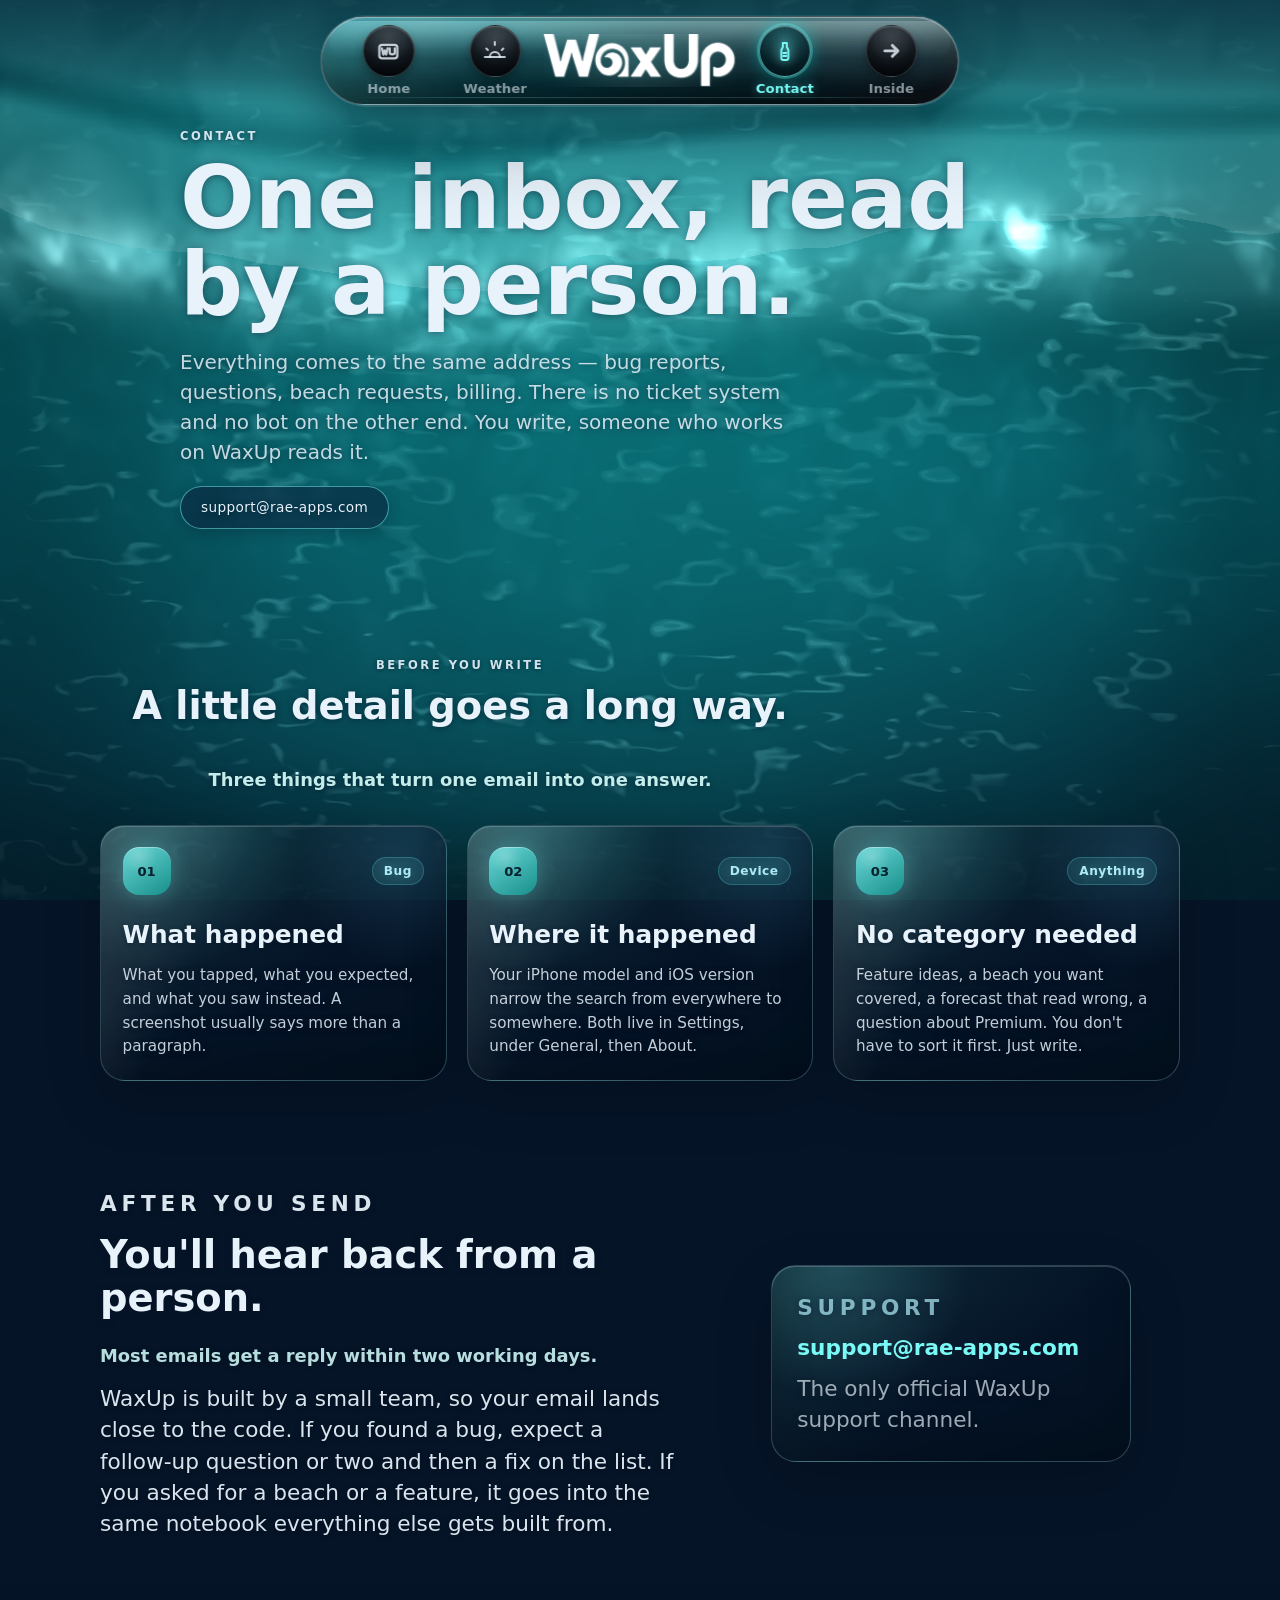
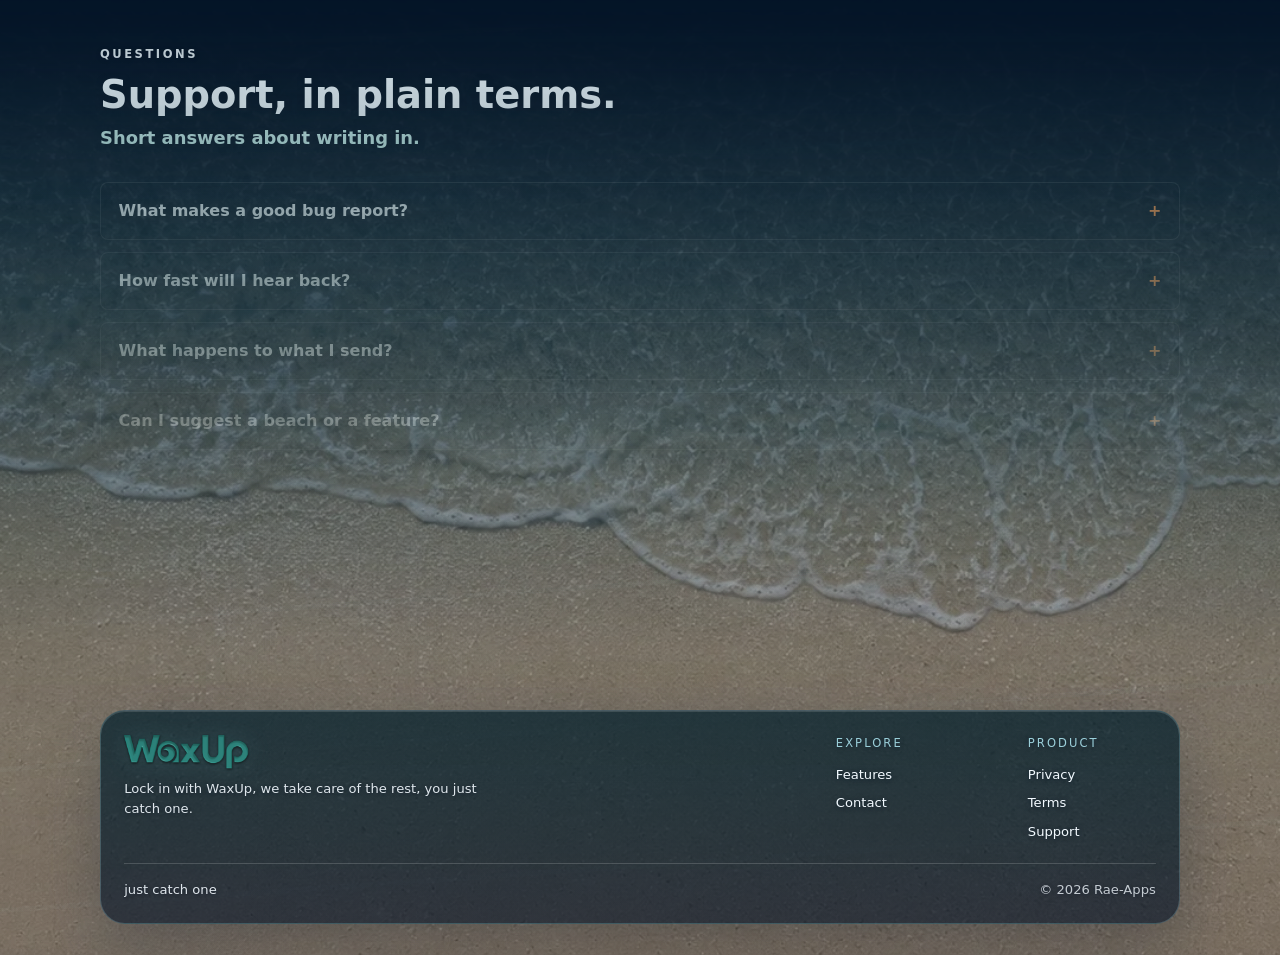
==== commit 8f286799: "Sync from WaxUp-website: current site + dark mode theme polish Replaces the mid-May snapshot (pre-me" ====
--- a/contact/index.html
+++ b/contact/index.html
@@ -1,3 +1,49 @@
-<!DOCTYPE html><html lang="en"> <head><meta charset="UTF-8"><meta name="viewport" content="width=device-width, initial-scale=1.0"><meta name="description" content="Contact WaxUp support."><meta name="generator" content="Astro v4.16.19"><link rel="canonical" href="https://jcali86.github.io/contact"><link rel="icon" type="image/svg+xml" href="/favicon.svg"><!-- Open Graph --><meta property="og:title" content="Contact — WaxUp"><meta property="og:description" content="Contact WaxUp support."><meta property="og:url" content="https://jcali86.github.io/contact"><meta property="og:type" content="website"><meta property="og:site_name" content="WaxUp"><title>Contact — WaxUp</title><meta name="astro-view-transitions-enabled" content="true"><meta name="astro-view-transitions-fallback" content="animate"><link rel="stylesheet" href="/_astro/contact.DNP8I0XO.css"><script type="module" src="/_astro/hoisted.wiovhmcT.js"></script></head> <body class="min-h-screen flex flex-col ocean-page">  <waxup-water-surface data-water-surface aria-hidden="true"> <div class="water-fallback" data-water-fallback></div> </waxup-water-surface>   <div class="bg-surface" aria-hidden="true"></div> <nav class="top-nav" aria-label="Primary"> <a class="nav-home-tab" href="/"> <span class="nav-icon nav-icon-home" aria-hidden="true"> <svg viewBox="0 0 24 24" fill="none" stroke="currentColor" stroke-width="2.1" stroke-linecap="round" stroke-linejoin="round"> <path d="M3.5 11.2 12 4l8.5 7.2"></path> <path d="M6.5 10.5V20h11v-9.5"></path> <path d="M10 20v-5h4v5"></path> </svg> </span> <span class="nav-home-copy"> <span class="nav-home-label">Home</span> </span> <span class="nav-home-mobile-label">Home</span> </a> <span class="nav-center-wordmark" aria-hidden="true"> <span class="brand-logo brand-logo-sm nav-wordmark nav-wordmark-center" aria-label="WaxUp"><img class="brand-logo-img" src="/brand/waxup-logo-placeholder.png" width="1196" height="353" alt="WaxUp" decoding="async"></span> </span> <ul class="nav-links"> <li> <a href="/features"> <span class="nav-icon" aria-hidden="true"> <svg viewBox="0 0 24 24" fill="none" stroke="currentColor" stroke-width="1.9" stroke-linecap="round" stroke-linejoin="round"> <path d="M4 15c2 0 2-1.5 4-1.5S10 15 12 15s2-1.5 4-1.5S18 15 20 15"></path> <path d="M4 9c2 0 2-1.5 4-1.5S10 9 12 9s2-1.5 4-1.5S18 9 20 9"></path> <path d="M5 19h14"></path> </svg> </span> <span class="nav-link-label">Features</span> </a> </li> <li> <a href="/screenshots"> <span class="nav-icon" aria-hidden="true"> <svg viewBox="0 0 24 24" fill="none" stroke="currentColor" stroke-width="1.9" stroke-linecap="round" stroke-linejoin="round"> <rect x="8" y="3" width="8" height="18" rx="2.2"></rect> <path d="M11 6h2"></path> <path d="M11 18h2"></path> </svg> </span> <span class="nav-link-label">Screens</span> </a> </li> <li> <a class="is-active" href="/contact" aria-current="page"> <span class="nav-icon" aria-hidden="true"> <svg viewBox="0 0 24 24" fill="none" stroke="currentColor" stroke-width="1.9" stroke-linecap="round" stroke-linejoin="round"> <path d="M4.5 7.5h15v10h-15z"></path> <path d="m5.5 8.5 6.5 5 6.5-5"></path> </svg> </span> <span class="nav-link-label">Contact</span> </a> </li> </ul> </nav>  <main class="detail-page"> <header class="detail-hero"> <p class="section-eyebrow">Contact</p> <h1>Need to reach WaxUp?</h1> <p>
-Email <a href="mailto:support@rae-apps.com">support@rae-apps.com</a>. A fuller support page can land here before launch.
-</p> </header> </main> <footer class="site-footer"> <div class="footer-beach" aria-hidden="true"></div> <div class="footer-panel"> <div class="footer-grid"> <div class="footer-brand"> <a href="/" class="brand-logo brand-logo-sm footer-wordmark" aria-label="WaxUp home"><img class="brand-logo-img" src="/brand/waxup-logo-placeholder.png" width="1196" height="353" alt="WaxUp" decoding="async"></a> <p>Lock in with WaxUp, we take care of the rest, you just catch one.</p> </div> <div class="footer-column"> <h2>Explore</h2> <a href="/features">Features</a> <a href="/screenshots">Screenshots</a> <a href="/contact">Contact</a> </div> <div class="footer-column"> <h2>Product</h2> <a href="/privacy">Privacy</a> <a href="/terms">Terms</a> <a href="mailto:support@rae-apps.com">Support</a> </div> </div> <div class="footer-bottom"> <span>just catch one</span> <span class="copyright">© 2026 Rae-Apps</span> </div> </div> </footer>  </body></html>+<!DOCTYPE html><html lang="en" data-mode="dark"> <head><meta charset="UTF-8"><meta name="viewport" content="width=device-width, initial-scale=1.0"><meta name="theme-color" content="#051427"><meta name="color-scheme" content="dark"><meta name="description" content="How to reach WaxUp support — what to include, what happens next, and how fast you'll hear back."><meta name="generator" content="Astro v4.16.19"><link rel="canonical" href="https://jcali86.github.io/contact"><link rel="icon" type="image/png" sizes="32x32" href="/favicon-32.png"><link rel="icon" type="image/png" sizes="16x16" href="/favicon-16.png"><link rel="apple-touch-icon" href="/apple-touch-icon.png"><!-- Open Graph --><meta property="og:title" content="Contact — WaxUp"><meta property="og:description" content="How to reach WaxUp support — what to include, what happens next, and how fast you'll hear back."><meta property="og:url" content="https://jcali86.github.io/contact"><meta property="og:type" content="website"><meta property="og:site_name" content="WaxUp"><meta property="og:image" content="https://waxup.app/og/waxup-og.jpg"><meta property="og:image:width" content="1200"><meta property="og:image:height" content="630"><!-- Twitter --><meta name="twitter:card" content="summary_large_image"><meta name="twitter:title" content="Contact — WaxUp"><meta name="twitter:description" content="How to reach WaxUp support — what to include, what happens next, and how fast you'll hear back."><meta name="twitter:image" content="https://waxup.app/og/waxup-og.jpg"><title>Contact — WaxUp</title><meta name="astro-view-transitions-enabled" content="true"><meta name="astro-view-transitions-fallback" content="animate"><script>
+      // Reveal gate — must run BEFORE first paint so [data-reveal] content
+      // is hidden only when JS is actually running (no-JS visitors see
+      // everything). Re-added on astro:after-swap because view transitions
+      // replace <html> attributes before the new page paints.
+      (function () {
+        document.documentElement.classList.add('wx-reveal');
+        document.addEventListener('astro:after-swap', function () {
+          document.documentElement.classList.add('wx-reveal');
+        });
+      })();
+    </script><link rel="stylesheet" href="/_astro/contact.D3JBm_gM.css">
+<style>.wax-icon[data-astro-cid-kdaytv3p]{display:inline-flex;align-items:center;justify-content:center;width:var(--wax-icon-size, 24px);height:var(--wax-icon-size, 24px);color:inherit;flex:0 0 auto;line-height:0}.wax-icon[data-astro-cid-kdaytv3p] svg{width:100%;height:100%;display:block}
+</style><script type="module" src="/_astro/hoisted.YCmBpy3o.js"></script></head> <body class="min-h-screen flex flex-col ocean-page">  <div class="rotate-gate" aria-hidden="true"> <div class="rotate-gate-inner"> <span class="brand-logo brand-logo-md rotate-gate-logo" aria-label="WaxUp"><img class="brand-logo-img" src="/brand/waxup-wordmark.webp" width="1600" height="439" alt="WaxUp" decoding="async"></span> <p class="rotate-gate-tagline">just catch one</p> <span class="rotate-gate-prompt"> <svg class="rotate-gate-icon" viewBox="0 0 24 24" fill="none" stroke="currentColor" stroke-width="1.8" stroke-linecap="round" stroke-linejoin="round" aria-hidden="true"> <rect x="8.5" y="2.5" width="7" height="13" rx="1.5"></rect> <path d="M5 14 a7 7 0 0 0 7 7"></path> <path d="M3 11.5 L5 14 L7.5 12.5"></path> </svg>
+Turn your phone upright
+</span> </div> </div>  <waxup-water-surface data-water-surface aria-hidden="true" data-ambient="" data-page-calm=""> <div class="water-fallback" data-water-fallback></div> </waxup-water-surface>   <div class="bg-surface" aria-hidden="true"></div> <div class="nav-masthead" aria-hidden="true"></div> <nav class="top-nav" aria-label="Primary">  <span class="nav-iridescence" aria-hidden="true"></span>  <div class="nav-side nav-side-left"> <a class="nav-dock-item" href="/" aria-label="WaxUp — home"> <span class="nav-dock-icon" aria-hidden="true"> <span class="wax-icon wax-icon-home" style="--wax-icon-size:27px" aria-hidden="true" data-astro-cid-kdaytv3p><svg xmlns="http://www.w3.org/2000/svg" viewBox="0 0 24 24" fill="none" stroke="currentColor" stroke-width="2" stroke-linecap="round" stroke-linejoin="round">
+  <!-- WaxUp icon: home / end card — fresh bar of surf wax with the WaxUp brand stamp (W + U) on the surface. Real surf wax bars (Mr. Zog's, Sticky Bumps, Wax Research) come with the brand embossed on a fresh, smooth surface; the wavy grooves only appear later from rubbing on a board. Stripped the grooves and replaced them with a stamped WU brandmark. Anchors the icon set to the literal product the brand is named after, AND ties it to the wordmark visually. 24x24 SF Symbol grid. -->
+  <rect x="4" y="6" width="16" height="12" rx="2.5"/>
+  <path d="M6.28 9.3 L7.54 14.7 L8.8 11.1 L10.06 14.7 L11.32 9.3"/>
+  <path d="M13.25 9.3 L13.25 12.9 C13.25 15.15 17.75 15.15 17.75 12.9 L17.75 9.3"/>
+</svg>
+</span>  </span> <span class="nav-dock-label">Home</span> </a>  <button type="button" class="nav-dock-item nav-dock-weather" data-nav-weather-cycle aria-label="Change the water mood"> <span class="nav-dock-icon nav-icon-weather" aria-hidden="true">  <span class="wax-icon wax-icon-splash nav-weather-icon nav-weather-clear" style="--wax-icon-size:24px" aria-hidden="true" data-astro-cid-kdaytv3p><svg xmlns="http://www.w3.org/2000/svg" viewBox="0 0 24 24" fill="none" stroke="currentColor" stroke-width="2" stroke-linecap="round" stroke-linejoin="round">
+  <!-- WaxUp icon: splash / sunrise — half sun cresting the horizon with three short rays. Used for the lockscreen-wake / "phone settles in" state. 24x24 SF Symbol grid. -->
+  <line x1="2" y1="18" x2="22" y2="18"/>
+  <path d="M7 18a5 5 0 0 1 10 0"/>
+  <line x1="12" y1="6" x2="12" y2="3"/>
+  <line x1="5" y1="11" x2="3.5" y2="9.5"/>
+  <line x1="19" y1="11" x2="20.5" y2="9.5"/>
+</svg>
+</span>  <span class="wax-icon wax-icon-storm nav-weather-icon nav-weather-rain" style="--wax-icon-size:24px" aria-hidden="true" data-astro-cid-kdaytv3p><svg xmlns="http://www.w3.org/2000/svg" viewBox="0 0 24 24" fill="none" stroke="currentColor" stroke-width="2" stroke-linecap="round" stroke-linejoin="round">
+  <!-- WaxUp icon: storm / today's read — cloud with three rain streaks. Used for the verdict screen state. 24x24 SF Symbol grid. -->
+  <path d="M4 14.899A7 7 0 1 1 15.71 8h1.79a4.5 4.5 0 0 1 2.5 8.242"/>
+  <line x1="8" y1="17" x2="7" y2="20"/>
+  <line x1="12" y1="17" x2="11" y2="20"/>
+  <line x1="16" y1="17" x2="15" y2="20"/>
+</svg>
+</span>  </span> <span class="nav-dock-label">Weather</span> </button> </div>  <span class="nav-center-wordmark" aria-hidden="true"> <span class="brand-logo brand-logo-sm nav-wordmark nav-wordmark-center" aria-label="WaxUp"><img class="brand-logo-img" src="/brand/waxup-wordmark.webp" width="1600" height="439" alt="WaxUp" decoding="async"></span> </span>  <div class="nav-side nav-side-right"> <a class="nav-dock-item is-active" href="/contact" aria-current="page"> <span class="nav-dock-icon" aria-hidden="true"> <span class="wax-icon wax-icon-contact" style="--wax-icon-size:24px" aria-hidden="true" data-astro-cid-kdaytv3p><svg xmlns="http://www.w3.org/2000/svg" viewBox="0 0 24 24" fill="none" stroke="currentColor" stroke-width="2" stroke-linecap="round" stroke-linejoin="round">
+  <!-- WaxUp icon: contact / send a message — message in a bottle. Small rectangular cork at the top, tapered neck, rounded-bottom body. Two short horizontal lines inside the body suggest a rolled paper message visible through the glass. "Messages travel on water" is the metaphor: gentle, surf-vocab, distinctive from a generic envelope. 24x24 SF Symbol grid. -->
+  <path d="M10 4 L14 4 L14 8 L15.5 11 L15.5 19 A2 2 0 0 1 13.5 21 L10.5 21 A2 2 0 0 1 8.5 19 L8.5 11 L10 8 Z"/>
+  <line x1="10.5" y1="14" x2="13.5" y2="14"/>
+  <line x1="10.5" y1="17" x2="13.5" y2="17"/>
+</svg>
+</span>  </span> <span class="nav-dock-label">Contact</span> </a>  <a class="nav-dock-item nav-dock-cta" href="/features"> <span class="nav-dock-icon nav-dock-icon-cta" aria-hidden="true"> <svg viewBox="0 0 16 16" fill="none" stroke="currentColor" stroke-width="2.2" stroke-linecap="round" stroke-linejoin="round"> <path d="M3 8 h9 M8.5 4 L12.5 8 L8.5 12"></path> </svg> </span> <span class="nav-dock-label">Inside</span> </a> </div> </nav>   <main class="detail-page"> <header class="detail-hero" data-reveal-group> <p class="section-eyebrow" data-reveal>Contact</p> <h1 data-reveal>One inbox, read by a person.</h1> <p data-reveal>
+Everything comes to the same address — bug reports, questions, beach requests, billing. There is no ticket system and no bot on the other end. You write, someone who works on WaxUp reads it.
+</p> <p data-reveal> <a class="cta-pill" href="mailto:support@rae-apps.com">support@rae-apps.com</a> </p> </header> <div class="landing-sections"> <section class="feature-list" aria-labelledby="includes-title"> <div class="section-heading" data-reveal> <p class="section-eyebrow">Before you write</p> <h2 id="includes-title" class="section-title">A little detail goes a long way.</h2> <p class="section-value">Three things that turn one email into one answer.</p> </div> <div class="features" data-reveal-group> <article class="feature" data-reveal> <div class="feature-topline"> <span class="feature-tile" aria-hidden="true">01</span> <span class="feature-badge">Bug</span> </div> <h3>What happened</h3> <p>What you tapped, what you expected, and what you saw instead. A screenshot usually says more than a paragraph.</p> </article><article class="feature" data-reveal> <div class="feature-topline"> <span class="feature-tile" aria-hidden="true">02</span> <span class="feature-badge">Device</span> </div> <h3>Where it happened</h3> <p>Your iPhone model and iOS version narrow the search from everywhere to somewhere. Both live in Settings, under General, then About.</p> </article><article class="feature" data-reveal> <div class="feature-topline"> <span class="feature-tile" aria-hidden="true">03</span> <span class="feature-badge">Anything</span> </div> <h3>No category needed</h3> <p>Feature ideas, a beach you want covered, a forecast that read wrong, a question about Premium. You don&#39;t have to sort it first. Just write.</p> </article> </div> </section> <section class="native-section" aria-labelledby="after-title"> <div class="native-copy" data-reveal> <p class="section-eyebrow">After you send</p> <h2 id="after-title" class="section-title">You'll hear back from a person.</h2> <p class="section-value">Most emails get a reply within two working days.</p> <p>
+WaxUp is built by a small team, so your email lands close to the code. If you found a bug, expect a follow-up question or two and then a fix on the list. If you asked for a beach or a feature, it goes into the same notebook everything else gets built from.
+</p> </div> <div class="native-visual" data-reveal> <div class="contact-card"> <p class="contact-card-label">Support</p> <a class="contact-card-email" href="mailto:support@rae-apps.com">support@rae-apps.com</a> <p class="contact-card-note">The only official WaxUp support channel.</p> </div> </div> </section> <section class="faq-section" aria-labelledby="contact-faq-title"> <div class="section-heading" data-reveal> <p class="section-eyebrow">Questions</p> <h2 id="contact-faq-title" class="section-title">Support, in plain terms.</h2> <p class="section-value">Short answers about writing in.</p> </div> <div class="faq-list" data-reveal-group> <details data-reveal> <summary>What makes a good bug report?</summary> <p>What you were doing, what you expected, and what happened instead — plus your iPhone model and iOS version. Two sentences and a screenshot beat a page of guesswork.</p> </details><details data-reveal> <summary>How fast will I hear back?</summary> <p>Usually within two working days. Replies come from someone who works on the app, so a busy launch week can stretch that a little — but nothing disappears into a queue.</p> </details> <details data-reveal> <summary>What happens to what I send?</summary> <p>
+Your address and anything in your email are used to answer you, and nothing else. No marketing list, no sharing. The full detail is in the <a href="/privacy">privacy policy</a>.
+</p> </details> <details data-reveal> <summary>Can I suggest a beach or a feature?</summary> <p>Please do. Beach requests and feature ideas shape what gets built next. Name the beach and roughly where it is, and we&#39;ll take it from there.</p> </details> </div> </section> </div> </main> <footer class="site-footer"> <div class="footer-beach" aria-hidden="true"></div> <div class="footer-panel"> <div class="footer-grid"> <div class="footer-brand"> <a href="/" class="brand-logo brand-logo-sm footer-wordmark" aria-label="WaxUp home"><img class="brand-logo-img" src="/brand/waxup-wordmark.webp" width="1600" height="439" alt="WaxUp" decoding="async"></a> <p>Lock in with WaxUp, we take care of the rest, you just catch one.</p> </div> <div class="footer-column"> <h2>Explore</h2> <a href="/features">Features</a> <a href="/contact">Contact</a> </div> <div class="footer-column"> <h2>Product</h2> <a href="/privacy">Privacy</a> <a href="/terms">Terms</a> <a href="mailto:support@rae-apps.com">Support</a> </div> </div> <div class="footer-bottom"> <span>just catch one</span> <span class="copyright">© 2026 Rae-Apps</span> </div> </div> </footer>  <div id="perf-hud" class="perf-hud" aria-hidden="true" hidden data-astro-cid-zvpw4ded> <span class="perf-hud-fps" data-fps data-astro-cid-zvpw4ded>– fps</span> <span class="perf-hud-line" data-frame data-astro-cid-zvpw4ded>frame – / – ms</span> <span class="perf-hud-line" data-state data-astro-cid-zvpw4ded>idle</span> <span class="perf-hud-line" data-env data-astro-cid-zvpw4ded>dpr – · w–</span> <span class="perf-hud-line perf-hud-mode" data-mode hidden data-astro-cid-zvpw4ded></span> </div>        </body> </html>
--- a/_astro/contact.D3JBm_gM.css
+++ b/_astro/contact.D3JBm_gM.css
@@ -0,0 +1 @@
+:root{--brand-gradient: linear-gradient(135deg, #C2421A 0%, #552842 50%, #0E1E3D 100%);--brand-electric: #79FAF7;--brand-teal: #2EC4B6;--day-bg: #FAFAF7;--day-sky: #B8E0F4;--day-blue: #5DCFF5;--day-sun: #FFE45E;--day-tangerine: #F08F4A;--day-ink: #1A1612;--night-bg: #051427;--night-surface: #0B1E3A;--night-moon: #5EB5E0;--night-electric: #79FAF7;--night-highlight: #E8F2FA;--tone-cyan-ink: #79FAF7;--tone-cyan-surface: rgba(121, 250, 247, .1);--tone-cyan-pill: rgba(121, 250, 247, .16);--tone-blue-ink: #6BB6E8;--tone-blue-surface: rgba(107, 182, 232, .1);--tone-blue-pill: rgba(107, 182, 232, .18);--tone-amber-ink: #F0C24A;--tone-amber-surface: rgba(240, 194, 74, .1);--tone-amber-pill: rgba(240, 194, 74, .2);--tone-red-ink: #FF7A7A;--tone-red-surface: rgba(255, 122, 122, .1);--tone-red-pill: rgba(255, 122, 122, .2);--tone-green-ink: #5BD6A1;--tone-green-surface: rgba(91, 214, 161, .1);--tone-green-pill: rgba(91, 214, 161, .2);--tone-plum-ink: #B68FD8;--tone-plum-surface: rgba(182, 143, 216, .1);--tone-plum-pill: rgba(182, 143, 216, .2);--tone-teal-ink: #2EC4B6;--tone-teal-surface: rgba(46, 196, 182, .1);--tone-teal-pill: rgba(46, 196, 182, .2);--surface-bg: var(--day-bg);--surface-text: var(--day-ink);--surface-accent: var(--day-blue)}@media (prefers-color-scheme: dark){:root{--surface-bg: var(--night-bg);--surface-text: var(--night-highlight);--surface-accent: var(--night-electric)}}:root[data-mode=light]{--surface-bg: var(--day-bg);--surface-text: var(--day-ink);--surface-accent: var(--day-blue);color-scheme:light}:root[data-mode=dark]{--surface-bg: var(--night-bg);--surface-text: var(--night-highlight);--surface-accent: var(--night-electric);color-scheme:dark}*,:before,:after{--tw-border-spacing-x: 0;--tw-border-spacing-y: 0;--tw-translate-x: 0;--tw-translate-y: 0;--tw-rotate: 0;--tw-skew-x: 0;--tw-skew-y: 0;--tw-scale-x: 1;--tw-scale-y: 1;--tw-pan-x: ;--tw-pan-y: ;--tw-pinch-zoom: ;--tw-scroll-snap-strictness: proximity;--tw-gradient-from-position: ;--tw-gradient-via-position: ;--tw-gradient-to-position: ;--tw-ordinal: ;--tw-slashed-zero: ;--tw-numeric-figure: ;--tw-numeric-spacing: ;--tw-numeric-fraction: ;--tw-ring-inset: ;--tw-ring-offset-width: 0px;--tw-ring-offset-color: #fff;--tw-ring-color: rgb(59 130 246 / .5);--tw-ring-offset-shadow: 0 0 #0000;--tw-ring-shadow: 0 0 #0000;--tw-shadow: 0 0 #0000;--tw-shadow-colored: 0 0 #0000;--tw-blur: ;--tw-brightness: ;--tw-contrast: ;--tw-grayscale: ;--tw-hue-rotate: ;--tw-invert: ;--tw-saturate: ;--tw-sepia: ;--tw-drop-shadow: ;--tw-backdrop-blur: ;--tw-backdrop-brightness: ;--tw-backdrop-contrast: ;--tw-backdrop-grayscale: ;--tw-backdrop-hue-rotate: ;--tw-backdrop-invert: ;--tw-backdrop-opacity: ;--tw-backdrop-saturate: ;--tw-backdrop-sepia: ;--tw-contain-size: ;--tw-contain-layout: ;--tw-contain-paint: ;--tw-contain-style: }::backdrop{--tw-border-spacing-x: 0;--tw-border-spacing-y: 0;--tw-translate-x: 0;--tw-translate-y: 0;--tw-rotate: 0;--tw-skew-x: 0;--tw-skew-y: 0;--tw-scale-x: 1;--tw-scale-y: 1;--tw-pan-x: ;--tw-pan-y: ;--tw-pinch-zoom: ;--tw-scroll-snap-strictness: proximity;--tw-gradient-from-position: ;--tw-gradient-via-position: ;--tw-gradient-to-position: ;--tw-ordinal: ;--tw-slashed-zero: ;--tw-numeric-figure: ;--tw-numeric-spacing: ;--tw-numeric-fraction: ;--tw-ring-inset: ;--tw-ring-offset-width: 0px;--tw-ring-offset-color: #fff;--tw-ring-color: rgb(59 130 246 / .5);--tw-ring-offset-shadow: 0 0 #0000;--tw-ring-shadow: 0 0 #0000;--tw-shadow: 0 0 #0000;--tw-shadow-colored: 0 0 #0000;--tw-blur: ;--tw-brightness: ;--tw-contrast: ;--tw-grayscale: ;--tw-hue-rotate: ;--tw-invert: ;--tw-saturate: ;--tw-sepia: ;--tw-drop-shadow: ;--tw-backdrop-blur: ;--tw-backdrop-brightness: ;--tw-backdrop-contrast: ;--tw-backdrop-grayscale: ;--tw-backdrop-hue-rotate: ;--tw-backdrop-invert: ;--tw-backdrop-opacity: ;--tw-backdrop-saturate: ;--tw-backdrop-sepia: ;--tw-contain-size: ;--tw-contain-layout: ;--tw-contain-paint: ;--tw-contain-style: }*,:before,:after{box-sizing:border-box;border-width:0;border-style:solid;border-color:#e5e7eb}:before,:after{--tw-content: ""}html,:host{line-height:1.5;-webkit-text-size-adjust:100%;-moz-tab-size:4;-o-tab-size:4;tab-size:4;font-family:-apple-system,BlinkMacSystemFont,SF Pro Display,Segoe UI,system-ui,sans-serif;font-feature-settings:normal;font-variation-settings:normal;-webkit-tap-highlight-color:transparent}body{margin:0;line-height:inherit}hr{height:0;color:inherit;border-top-width:1px}abbr:where([title]){-webkit-text-decoration:underline dotted;text-decoration:underline dotted}h1,h2,h3,h4,h5,h6{font-size:inherit;font-weight:inherit}a{color:inherit;text-decoration:inherit}b,strong{font-weight:bolder}code,kbd,samp,pre{font-family:ui-monospace,SFMono-Regular,Menlo,Monaco,Consolas,Liberation Mono,Courier New,monospace;font-feature-settings:normal;font-variation-settings:normal;font-size:1em}small{font-size:80%}sub,sup{font-size:75%;line-height:0;position:relative;vertical-align:baseline}sub{bottom:-.25em}sup{top:-.5em}table{text-indent:0;border-color:inherit;border-collapse:collapse}button,input,optgroup,select,textarea{font-family:inherit;font-feature-settings:inherit;font-variation-settings:inherit;font-size:100%;font-weight:inherit;line-height:inherit;letter-spacing:inherit;color:inherit;margin:0;padding:0}button,select{text-transform:none}button,input:where([type=button]),input:where([type=reset]),input:where([type=submit]){-webkit-appearance:button;background-color:transparent;background-image:none}:-moz-focusring{outline:auto}:-moz-ui-invalid{box-shadow:none}progress{vertical-align:baseline}::-webkit-inner-spin-button,::-webkit-outer-spin-button{height:auto}[type=search]{-webkit-appearance:textfield;outline-offset:-2px}::-webkit-search-decoration{-webkit-appearance:none}::-webkit-file-upload-button{-webkit-appearance:button;font:inherit}summary{display:list-item}blockquote,dl,dd,h1,h2,h3,h4,h5,h6,hr,figure,p,pre{margin:0}fieldset{margin:0;padding:0}legend{padding:0}ol,ul,menu{list-style:none;margin:0;padding:0}dialog{padding:0}textarea{resize:vertical}input::-moz-placeholder,textarea::-moz-placeholder{opacity:1;color:#9ca3af}input::placeholder,textarea::placeholder{opacity:1;color:#9ca3af}button,[role=button]{cursor:pointer}:disabled{cursor:default}img,svg,video,canvas,audio,iframe,embed,object{display:block;vertical-align:middle}img,video{max-width:100%;height:auto}[hidden]:where(:not([hidden=until-found])){display:none}.container{width:100%}@media (min-width: 640px){.container{max-width:640px}}@media (min-width: 768px){.container{max-width:768px}}@media (min-width: 1024px){.container{max-width:1024px}}@media (min-width: 1280px){.container{max-width:1280px}}@media (min-width: 1536px){.container{max-width:1536px}}.\!visible{visibility:visible!important}.visible{visibility:visible}.invisible{visibility:hidden}.collapse{visibility:collapse}.static{position:static}.fixed{position:fixed}.absolute{position:absolute}.relative{position:relative}.sticky{position:sticky}.isolate{isolation:isolate}.block{display:block}.inline{display:inline}.flex{display:flex}.table{display:table}.grid{display:grid}.hidden{display:none}.h-4{height:1rem}.h-6{height:1.5rem}.h-8{height:2rem}.h-9{height:2.25rem}.min-h-screen{min-height:100vh}.shrink{flex-shrink:1}.transform{transform:translate(var(--tw-translate-x),var(--tw-translate-y)) rotate(var(--tw-rotate)) skew(var(--tw-skew-x)) skewY(var(--tw-skew-y)) scaleX(var(--tw-scale-x)) scaleY(var(--tw-scale-y))}.resize{resize:both}.flex-col{flex-direction:column}.flex-wrap{flex-wrap:wrap}.rounded{border-radius:.25rem}.border{border-width:1px}.uppercase{text-transform:uppercase}.shadow{--tw-shadow: 0 1px 3px 0 rgb(0 0 0 / .1), 0 1px 2px -1px rgb(0 0 0 / .1);--tw-shadow-colored: 0 1px 3px 0 var(--tw-shadow-color), 0 1px 2px -1px var(--tw-shadow-color);box-shadow:var(--tw-ring-offset-shadow, 0 0 #0000),var(--tw-ring-shadow, 0 0 #0000),var(--tw-shadow)}.outline{outline-style:solid}.ring{--tw-ring-offset-shadow: var(--tw-ring-inset) 0 0 0 var(--tw-ring-offset-width) var(--tw-ring-offset-color);--tw-ring-shadow: var(--tw-ring-inset) 0 0 0 calc(3px + var(--tw-ring-offset-width)) var(--tw-ring-color);box-shadow:var(--tw-ring-offset-shadow),var(--tw-ring-shadow),var(--tw-shadow, 0 0 #0000)}.blur{--tw-blur: blur(8px);filter:var(--tw-blur) var(--tw-brightness) var(--tw-contrast) var(--tw-grayscale) var(--tw-hue-rotate) var(--tw-invert) var(--tw-saturate) var(--tw-sepia) var(--tw-drop-shadow)}.drop-shadow{--tw-drop-shadow: drop-shadow(0 1px 2px rgb(0 0 0 / .1)) drop-shadow(0 1px 1px rgb(0 0 0 / .06));filter:var(--tw-blur) var(--tw-brightness) var(--tw-contrast) var(--tw-grayscale) var(--tw-hue-rotate) var(--tw-invert) var(--tw-saturate) var(--tw-sepia) var(--tw-drop-shadow)}.invert{--tw-invert: invert(100%);filter:var(--tw-blur) var(--tw-brightness) var(--tw-contrast) var(--tw-grayscale) var(--tw-hue-rotate) var(--tw-invert) var(--tw-saturate) var(--tw-sepia) var(--tw-drop-shadow)}.filter{filter:var(--tw-blur) var(--tw-brightness) var(--tw-contrast) var(--tw-grayscale) var(--tw-hue-rotate) var(--tw-invert) var(--tw-saturate) var(--tw-sepia) var(--tw-drop-shadow)}.backdrop-filter{backdrop-filter:var(--tw-backdrop-blur) var(--tw-backdrop-brightness) var(--tw-backdrop-contrast) var(--tw-backdrop-grayscale) var(--tw-backdrop-hue-rotate) var(--tw-backdrop-invert) var(--tw-backdrop-opacity) var(--tw-backdrop-saturate) var(--tw-backdrop-sepia)}.transition{transition-property:color,background-color,border-color,text-decoration-color,fill,stroke,opacity,box-shadow,transform,filter,backdrop-filter;transition-timing-function:cubic-bezier(.4,0,.2,1);transition-duration:.15s}:root{color-scheme:dark}html{-webkit-font-smoothing:antialiased;-moz-osx-font-smoothing:grayscale;text-rendering:optimizeLegibility;background:var(--surface-bg);color:var(--surface-text)}body{margin:0;padding:0;font-family:-apple-system,BlinkMacSystemFont,SF Pro Display,Segoe UI,system-ui,sans-serif;color:var(--surface-text)}body.ocean-page{--surface-bg: var(--night-bg);--surface-text: var(--night-highlight);--surface-accent: var(--night-electric);color:var(--surface-text)}a{color:inherit;text-decoration:none}:root[data-mode=dark] ::-moz-selection{background:#79faf74d;color:#e8f2fa}:root[data-mode=dark] ::selection{background:#79faf74d;color:#e8f2fa}.tabular{font-variant-numeric:tabular-nums}.gradient-text{background-image:var(--brand-gradient);-webkit-background-clip:text;background-clip:text;color:transparent;background-color:#c2421a}.brand-logo{position:relative;display:inline-flex;align-items:center;justify-content:center;line-height:0;vertical-align:middle}.brand-logo-img{display:block;width:var(--brand-logo-width, 16rem);height:auto;max-width:100%;filter:drop-shadow(0 2px 2px rgba(0,0,0,.5)) drop-shadow(0 0 10px rgba(121,250,247,.12))}.brand-logo-sm{--brand-logo-width: 6.4rem}.brand-logo-md{--brand-logo-width: 14rem}.brand-logo-lg{--brand-logo-width: min(28rem, 78vw)}.brand-logo-xl{--brand-logo-width: min(47rem, 86vw)}.brand-logo-halo:before{content:"";position:absolute;z-index:-1;inset:3% 7% 8%;border-radius:999px;background:radial-gradient(ellipse at 36% 50%,rgba(72,184,255,.18),transparent 56%),radial-gradient(ellipse at 64% 50%,rgba(255,128,38,.16),transparent 56%),radial-gradient(ellipse at center,rgba(121,250,247,.12),transparent 68%);filter:blur(18px);pointer-events:none}.brand-logo-halo .brand-logo-img{filter:drop-shadow(0 8px 18px rgba(2,18,27,.62))}.teal-torch{color:#fff;text-shadow:0 0 1px rgba(0,0,0,.4),0 0 4px rgba(121,250,247,.9),0 0 16px rgba(121,250,247,.6);font-weight:700;letter-spacing:.02em}.chip{display:inline-flex;align-items:center;gap:.375rem;padding:.2rem .55rem;border-radius:9999px;font-size:.6875rem;font-weight:600;letter-spacing:.01em;white-space:nowrap;line-height:1.2}.chip-go{background:#79faf726;color:var(--night-electric)}.chip-caution{background:#ffe45e33;color:var(--day-sun)}.chip-stop{background:#dc354538;color:#ff8a95}.glass-dark{background:linear-gradient(180deg,#0a1628eb,#050b14f5);border:1px solid rgba(121,250,247,.08);backdrop-filter:blur(20px);-webkit-backdrop-filter:blur(20px);box-shadow:inset 0 1px #ffffff0a,0 10px 30px #0006}:root{--top-nav-offset: calc(1rem + env(safe-area-inset-top, 0px)) ;--top-nav-height: 5.5rem;--top-nav-bottom-gap: clamp(.75rem, 2vh, 1.15rem);--top-nav-clearance: calc(var(--top-nav-offset) + var(--top-nav-height) + var(--top-nav-bottom-gap));--phone-stage-caption-space: 3.5rem;--phone-screen-aspect: 1290 / 2796;--phone-shell-aspect: 10 / 20.9;--phone-stage-height-base: clamp(560px, 84svh, 860px);--phone-stage-height-cap: max(300px, calc(100svh - var(--top-nav-clearance) - var(--phone-stage-caption-space)));--phone-stage-frame-height: min(var(--phone-stage-height-base), var(--phone-stage-height-cap))}.bg-surface{position:fixed;inset:0;z-index:-20;background:var(--surface-bg);pointer-events:none}.top-nav{position:fixed;top:var(--top-nav-offset);left:50%;transform:translate(-50%);z-index:30;display:flex;align-items:center;justify-content:space-between;gap:.62rem;width:min(880px,calc(100% - 2rem));min-height:var(--top-nav-height);padding:.44rem .58rem;margin:0;box-sizing:border-box;border-radius:9999px;overflow:hidden;isolation:isolate;background:radial-gradient(ellipse at 13% -10%,rgba(183,244,255,.28),transparent 38%),radial-gradient(ellipse at 92% 0%,rgba(255,255,255,.14),transparent 34%),linear-gradient(92deg,rgba(121,250,247,.11),transparent 22%,transparent 72%,rgba(255,255,255,.045)),linear-gradient(180deg,#5e6871bd,#222a33d6 38%,#080e17e6 78%,#03080feb),#051427b8;border:1px solid rgba(216,229,236,.34);box-shadow:inset 0 1px #ffffff5c,inset 0 16px 28px #ffffff0e,inset 0 -18px 30px #00000061,inset 18px 0 34px #ffffff0b,inset -18px 0 34px #00000029,0 2px #ffffff1a,0 18px 46px #010d1657,0 34px 90px #05142747,0 0 0 1px #79faf71a,0 0 36px #79faf70f;backdrop-filter:blur(30px) saturate(1.24);-webkit-backdrop-filter:blur(30px) saturate(1.24)}.top-nav:before,.top-nav:after{content:"";position:absolute;pointer-events:none}.top-nav:before{z-index:-1;inset:.26rem .46rem auto;height:46%;border-radius:9999px;background:linear-gradient(180deg,rgba(255,255,255,.26),rgba(255,255,255,.055) 48%,transparent),radial-gradient(ellipse at 18% 0%,rgba(183,244,255,.18),transparent 55%);opacity:.86}.top-nav:after{left:1.05rem;right:1.05rem;bottom:.38rem;height:1px;background:linear-gradient(90deg,transparent,rgba(121,250,247,.28) 18%,rgba(255,255,255,.2) 50%,rgba(121,250,247,.22) 82%,transparent);opacity:.76}.nav-center-wordmark{position:absolute;left:50%;top:50%;z-index:3;display:grid;place-items:center;width:10rem;max-width:28%;pointer-events:none;transform-origin:50% 50%}.nav-center-wordmark:before{content:"";position:absolute;inset:-.42rem -1.05rem;z-index:-1;border-radius:9999px;background:radial-gradient(ellipse at 50% 52%,rgba(121,250,247,.12),transparent 68%),linear-gradient(90deg,transparent,rgba(255,255,255,.055),transparent)}.nav-center-wordmark .nav-wordmark-center{--brand-logo-width: min(8.4rem, 100%);justify-content:center}:root body.ocean-page .top-nav{background:radial-gradient(ellipse at 13% -10%,rgba(183,244,255,.28),transparent 38%),radial-gradient(ellipse at 92% 0%,rgba(255,255,255,.14),transparent 34%),linear-gradient(92deg,rgba(121,250,247,.11),transparent 22%,transparent 72%,rgba(255,255,255,.045)),linear-gradient(180deg,#5e6871bd,#222a33d6 38%,#080e17e6 78%,#03080feb),#051427b8;border-color:#d8e5ec57;box-shadow:inset 0 1px #ffffff5c,inset 0 16px 28px #ffffff0e,inset 0 -18px 30px #00000061,inset 18px 0 34px #ffffff0b,inset -18px 0 34px #00000029,0 2px #ffffff1a,0 18px 46px #010d1657,0 34px 90px #05142747,0 0 0 1px #79faf71a,0 0 36px #79faf70f}.nav-home-tab,.nav-links a{position:relative;display:inline-flex;align-items:center;border-radius:9999px;color:#e8f2fab8;isolation:isolate;transition:opacity .2s ease,transform .2s ease,color .2s ease}.nav-home-tab:before,.nav-links a:before{content:"";position:absolute;z-index:-1;inset:.08rem;border-radius:9999px;background:radial-gradient(ellipse at 48% 0%,rgba(183,244,255,.15),transparent 52%),linear-gradient(180deg,#ffffff0e,#ffffff03);border:1px solid rgba(255,255,255,.055);opacity:0;transform:scale(.96);transition:opacity .2s ease,transform .2s ease}.nav-home-tab:after,.nav-links a:after{content:"";position:absolute;left:22%;right:22%;bottom:.22rem;z-index:-1;height:.28rem;border-radius:9999px;background:radial-gradient(ellipse at center,rgba(121,250,247,.46),transparent 68%);filter:blur(5px);opacity:0;transition:opacity .2s ease,transform .2s ease;transform:scaleX(.72)}.nav-home-tab{flex:0 0 auto;gap:.58rem;min-width:6.25rem;min-height:3.45rem;padding:.32rem .78rem .32rem .38rem}.nav-home-tab.is-active{color:var(--night-electric)}.nav-home-tab:hover,.nav-links a:hover{opacity:.96;transform:translateY(-1px)}.nav-home-tab:hover:before,.nav-links a:hover:before{opacity:.64;transform:scale(1)}.nav-home-tab:hover:after,.nav-links a:hover:after{opacity:.34;transform:scaleX(.92)}.nav-icon{width:2.35rem;height:2.35rem;display:grid;place-items:center;flex:none;border-radius:9999px;color:#e8f2fa94;background:radial-gradient(circle at 35% 20%,rgba(255,255,255,.18),transparent 38%),radial-gradient(circle at 50% 76%,rgba(0,0,0,.42),transparent 56%),linear-gradient(180deg,#293039e0,#05090ff0);border:1px solid rgba(255,255,255,.19);box-shadow:inset 0 1px 1px #ffffff3d,inset 0 -12px 18px #0006,0 5px 11px #0000004d,0 0 0 1px #0003}.nav-icon svg{width:1.18rem;height:1.18rem}.nav-icon-home{width:3.05rem;height:3.05rem;color:#07333a;background:radial-gradient(circle at 42% 32%,#79faf7f0,#13c9c399 46%,#062a31e0 76%),#0a3039;border-color:#b7f4ff8c;box-shadow:0 0 0 2px #79faf729,0 0 28px #00eee875,inset 0 1px #ffffff6b,inset 0 -16px 20px #00000052}.nav-icon-home svg{width:1.58rem;height:1.58rem;filter:drop-shadow(0 0 7px rgba(121,250,247,.82))}.nav-home-copy{display:flex;flex-direction:column;gap:.16rem;line-height:1;min-width:2.3rem}.nav-wordmark{--brand-logo-width: 7.15rem;justify-content:flex-start}.nav-wordmark .brand-logo-img{filter:drop-shadow(0 1px 1px rgba(0,0,0,.58)) drop-shadow(0 0 12px rgba(121,250,247,.16)) drop-shadow(0 0 1px rgba(255,255,255,.22))}.nav-home-label,.nav-home-mobile-label,.nav-link-label{font-family:-apple-system,ui-rounded,SF Pro Rounded,system-ui,sans-serif;font-weight:800;letter-spacing:.01em;line-height:1}.nav-home-label{color:var(--night-electric);font-size:.78rem;text-shadow:0 0 2px rgba(0,0,0,.7),0 0 12px rgba(121,250,247,.85),0 0 22px rgba(121,250,247,.48)}.nav-home-mobile-label{display:none;color:var(--night-electric);font-size:.62rem;text-shadow:0 0 2px rgba(0,0,0,.72),0 0 12px rgba(121,250,247,.85),0 0 20px rgba(121,250,247,.44)}.nav-links{flex:1;min-width:0;display:flex;align-items:center;justify-content:flex-end;gap:.32rem;list-style:none;margin:0;padding:0}.nav-links li{min-width:0}.nav-links a{min-width:5.9rem;min-height:3.35rem;flex-direction:column;justify-content:center;gap:.22rem;padding:.22rem .38rem}.nav-links a:hover .nav-icon{color:#b7f4ffeb}.nav-link-label{color:#e8f2fa94;font-size:.78rem;text-shadow:0 1px 3px rgba(5,20,39,.65)}:root body.ocean-page .nav-home-tab,:root body.ocean-page .nav-links a{color:#e8f2fab8}:root body.ocean-page .nav-icon{color:#e8f2fa94;background:radial-gradient(circle at 35% 25%,rgba(255,255,255,.11),transparent 38%),linear-gradient(180deg,#20262ec7,#05090fe6);border-color:#ffffff29;box-shadow:inset 0 1px 1px #ffffff2e,inset 0 -12px 18px #00000057,0 4px 10px #0000003d}:root body.ocean-page .nav-icon-home{color:#07333a;background:radial-gradient(circle at 42% 32%,#79faf7f0,#13c9c399 46%,#062a31e0 76%),#0a3039;border-color:#b7f4ff8c;box-shadow:0 0 0 2px #79faf729,0 0 28px #00eee875,inset 0 1px #ffffff6b,inset 0 -16px 20px #00000052}:root body.ocean-page .nav-link-label{color:#e8f2fa94;text-shadow:0 1px 3px rgba(5,20,39,.65)}:root body.ocean-page .nav-home-label{color:var(--night-electric);text-shadow:0 0 2px rgba(0,0,0,.7),0 0 12px rgba(121,250,247,.85),0 0 22px rgba(121,250,247,.48)}.top-nav .nav-home-tab:not(.is-active) .nav-icon-home{color:#e8f2fa94;background:radial-gradient(circle at 35% 25%,rgba(255,255,255,.11),transparent 38%),linear-gradient(180deg,#20262ec7,#05090fe6);border-color:#ffffff29;box-shadow:inset 0 1px 1px #ffffff2e,inset 0 -12px 18px #00000057,0 4px 10px #0000003d}.top-nav .nav-home-tab:not(.is-active) .nav-icon-home svg{filter:none}.top-nav .nav-home-tab:not(.is-active) .nav-home-label,.top-nav .nav-home-tab:not(.is-active) .nav-home-mobile-label{color:#e8f2fa94;text-shadow:0 1px 3px rgba(5,20,39,.65)}.top-nav .nav-home-tab:not(.is-active) .nav-wordmark{opacity:.9}.top-nav .nav-home-tab:not(.is-active) .nav-wordmark .brand-logo-img{filter:saturate(.9) brightness(.88) drop-shadow(0 1px 1px rgba(0,0,0,.5)) drop-shadow(0 0 8px rgba(121,250,247,.08))}.top-nav .nav-home-tab.is-active .nav-wordmark .brand-logo-img{filter:drop-shadow(0 1px 1px rgba(0,0,0,.58)) drop-shadow(0 0 14px rgba(121,250,247,.2))}.top-nav .nav-home-tab.is-active .nav-icon-home,.top-nav .nav-links a.is-active .nav-icon{color:#07333a;background:radial-gradient(circle at 40% 26%,rgba(255,255,255,.34),transparent 30%),radial-gradient(circle at 42% 32%,#79faf7f5,#13c9c3a3 46%,#062a31e6 76%),#0a3039;border-color:#b7f4ff8c;box-shadow:0 0 0 2px #79faf729,0 0 18px #00eee866,0 0 38px #00eee847,inset 0 1px #ffffff6b,inset 0 -16px 20px #00000052}.top-nav .nav-home-tab.is-active:before,.top-nav .nav-links a.is-active:before{opacity:1;transform:scale(1);background:radial-gradient(ellipse at 50% 10%,rgba(183,244,255,.2),transparent 46%),radial-gradient(ellipse at 50% 100%,rgba(0,238,232,.1),transparent 60%),linear-gradient(180deg,#79faf71b,#ffffff05);border-color:#79faf724;box-shadow:inset 0 1px #ffffff1f,0 0 22px #79faf71a}.top-nav .nav-home-tab.is-active:after,.top-nav .nav-links a.is-active:after{opacity:.82;transform:scaleX(1)}.top-nav .nav-home-tab.is-active .nav-icon-home svg,.top-nav .nav-links a.is-active .nav-icon svg{filter:drop-shadow(0 0 7px rgba(121,250,247,.82))}.top-nav .nav-home-tab.is-active .nav-home-label,.top-nav .nav-home-tab.is-active .nav-home-mobile-label,.top-nav .nav-links a.is-active .nav-link-label{color:var(--night-electric);text-shadow:0 0 2px rgba(0,0,0,.7),0 0 12px rgba(121,250,247,.85),0 0 22px rgba(121,250,247,.48)}@media (max-width: 480px){:root{--top-nav-offset: calc(.62rem + env(safe-area-inset-top, 0px)) ;--top-nav-height: 4.9rem;--top-nav-bottom-gap: .62rem;--phone-stage-caption-space: 3.9rem}.top-nav{width:min(27rem,calc(100% - 1.05rem));gap:0;padding:.24rem .32rem .2rem;border-color:#d8e5ec4d;background:radial-gradient(ellipse at 14% 0%,rgba(183,244,255,.22),transparent 34%),radial-gradient(ellipse at 88% 0%,rgba(255,255,255,.09),transparent 34%),linear-gradient(180deg,#68737ca8,#202730e0 40%,#050a12f0),#051427c2;box-shadow:inset 0 1px #ffffff47,inset 0 12px 18px #ffffff0b,inset 0 -16px 22px #0006,0 1px #ffffff14,0 12px 30px #0514274d,0 0 0 1px #79faf714;backdrop-filter:blur(24px) saturate(1.18);-webkit-backdrop-filter:blur(24px) saturate(1.18)}.top-nav:before{inset:.2rem .42rem auto;height:36%;opacity:.7}.top-nav:after{left:.7rem;right:.7rem;bottom:.34rem;opacity:.55}.nav-home-tab:before,.nav-links a:before{inset:.1rem .18rem .08rem}.nav-home-tab:after,.nav-links a:after{bottom:.17rem;height:.24rem;filter:blur(4px)}.nav-home-tab{flex:1 1 0;width:auto;min-width:auto;min-height:2.68rem;flex-direction:column;justify-content:center;gap:.13rem;padding:.13rem .04rem .1rem}.nav-home-copy{display:none}.nav-home-mobile-label{display:block}.nav-links{flex:3 1 0;gap:0}.nav-links li{flex:1 1 0}.nav-links a{width:100%;min-width:0;min-height:2.68rem;gap:.13rem;padding:.13rem .04rem .1rem}.nav-icon{width:1.66rem;height:1.66rem;background:radial-gradient(circle at 38% 22%,rgba(255,255,255,.16),transparent 38%),radial-gradient(circle at 50% 78%,rgba(0,0,0,.38),transparent 58%),linear-gradient(180deg,#20262ecc,#05090feb);border-color:#ffffff2b;box-shadow:inset 0 1px 1px #ffffff2e,inset 0 -9px 14px #00000061,0 3px 8px #00000042,0 0 0 1px #0000002e}.nav-icon svg{width:.88rem;height:.88rem}.nav-icon-home{width:1.86rem;height:1.86rem;box-shadow:0 0 0 1px #79faf729,0 0 14px #00eee857,inset 0 1px #ffffff61,inset 0 -10px 15px #0000004d}.nav-icon-home svg{width:.98rem;height:.98rem}.nav-home-mobile-label{font-size:clamp(.48rem,2.05vw,.58rem);letter-spacing:0}.nav-link-label{font-size:clamp(.48rem,2.08vw,.58rem);letter-spacing:0}}@media (max-width: 360px){.top-nav{width:calc(100% - .74rem);padding-inline:.2rem}.nav-icon{width:1.54rem;height:1.54rem}.nav-icon-home{width:1.76rem;height:1.76rem}.nav-link-label{font-size:.47rem}}.nav-masthead{position:fixed;top:0;left:0;right:0;height:var(--top-nav-clearance);z-index:29;pointer-events:none;background:linear-gradient(180deg,#05142785,#05142742 58%,#05142700);backdrop-filter:blur(22px) saturate(1.18);-webkit-backdrop-filter:blur(22px) saturate(1.18);-webkit-mask-image:linear-gradient(180deg,#000 64%,transparent 100%);mask-image:linear-gradient(180deg,#000 64%,transparent 100%)}.top-nav{display:grid;grid-template-columns:1fr auto 1fr;align-items:center;-moz-column-gap:0;column-gap:0;width:-moz-max-content;width:max-content;max-width:calc(100% - 2rem);padding:.53rem 1.86rem}.top-nav:after{left:1.86rem;right:1.86rem}.nav-side{display:flex;align-items:center;justify-content:center;gap:clamp(.95rem,2.5vw,2rem)}.nav-side-left{grid-column:1}.nav-side-right{grid-column:3}.nav-iridescence{position:absolute;inset:0;z-index:-1;border-radius:inherit;overflow:hidden;pointer-events:none}.nav-iridescence:before{content:"";position:absolute;inset:-65% -28%;background:conic-gradient(from 122deg at 30% 16% in oklch,#4cfcef,oklch(.96 .13 210),oklch(.74 .16 250),oklch(.93 .12 172),#4cfcef);filter:blur(13px) saturate(1.5);mix-blend-mode:screen;opacity:.46;-webkit-mask:linear-gradient(170deg,#000 0%,rgba(0,0,0,.34) 44%,transparent 72%);mask:linear-gradient(170deg,#000 0%,rgba(0,0,0,.34) 44%,transparent 72%);transform:translateZ(0);animation:navIridescenceDrift 16s cubic-bezier(.33,1,.68,1) infinite alternate;will-change:transform,opacity;transition:opacity .6s cubic-bezier(.33,1,.68,1)}@keyframes navIridescenceDrift{0%{transform:translate3d(-5%,-3%,0) rotate(-3deg)}to{transform:translate3d(7%,2%,0) rotate(4deg)}}.top-nav:hover .nav-iridescence:before,.top-nav.nav-shine .nav-iridescence:before{opacity:.74}@media (prefers-reduced-motion: reduce){.nav-iridescence:before{animation:none}}.nav-dock-item{flex:0 0 auto;min-width:4.65rem;display:inline-flex;flex-direction:column;align-items:center;gap:.34rem;text-decoration:none;transition:transform .2s ease;-moz-appearance:none;appearance:none;-webkit-appearance:none;background:transparent;border:0;padding:0;margin:0;font:inherit;color:inherit;cursor:pointer}.nav-dock-icon{position:relative;display:grid;place-items:center;width:3.2rem;height:3.2rem;border-radius:999px;color:#e8f2fad1;background:radial-gradient(circle at 50% 26%,rgba(255,255,255,.12),transparent 52%),linear-gradient(180deg,#262e36f2,#080c11fa);border:1px solid rgba(255,255,255,.12);box-shadow:inset 0 1px 1px #ffffff2e,inset 0 -8px 12px #00000073,0 4px 10px #0000004d;transition:color .2s ease,box-shadow .2s ease,background .2s ease,border-color .2s ease}.nav-dock-label{font-family:-apple-system,ui-rounded,SF Pro Rounded,system-ui,sans-serif;font-size:.82rem;font-weight:700;letter-spacing:.01em;line-height:1;white-space:nowrap;color:#e8f2fa94;transition:color .2s ease,text-shadow .2s ease}.nav-dock-item:hover{transform:translateY(-1px)}.nav-dock-item:hover .nav-dock-icon{color:#d7f3f6}.nav-dock-item:hover .nav-dock-label{color:#e8f2fad9}:root body.ocean-page .nav-dock-item.is-active .nav-dock-icon{color:var(--night-electric);background:radial-gradient(circle at 50% 30%,rgba(121,250,247,.24),transparent 62%),linear-gradient(180deg,#0a3039f2,#04161cfa);border-color:#79faf799;box-shadow:0 0 0 2px #79faf747,0 0 18px #00eee873,inset 0 1px #ffffff4d}:root body.ocean-page .nav-dock-item.is-active .nav-dock-icon svg{filter:drop-shadow(0 0 6px rgba(121,250,247,.8))}:root body.ocean-page .nav-dock-item.is-active .nav-dock-label{color:var(--night-electric);text-shadow:0 0 10px rgba(121,250,247,.55)}.nav-center-wordmark{grid-column:2;justify-self:center;position:relative;left:auto;top:auto;--reveal: clamp(0, calc((var(--nav-progress, 0) - .4) / .45), 1);width:calc(var(--reveal) * 12rem);max-width:none;margin-inline:calc(var(--reveal) * .73rem);overflow:hidden;display:flex;align-items:center;justify-content:center;opacity:var(--reveal);filter:blur(calc((1 - var(--reveal)) * 3px)) saturate(1.02)}.nav-center-wordmark .nav-wordmark-center{--brand-logo-width: 12rem;flex:0 0 auto}.nav-center-wordmark:before{opacity:var(--reveal)}.nav-center-wordmark .nav-wordmark-center .brand-logo-img{filter:brightness(0) invert(1)}.nav-dock-cta .nav-dock-icon svg{width:1.36rem;height:1.36rem}@media (max-width: 600px){.top-nav{display:flex;justify-content:center;gap:.72rem;padding-inline:.82rem}.nav-side{display:contents}.nav-dock-item{flex:0 0 auto;min-width:0}.nav-dock-icon{width:2.8rem;height:2.8rem}.nav-dock-label{font-size:.66rem;letter-spacing:.01em}.nav-center-wordmark{display:flex;width:calc(var(--reveal) * clamp(4.25rem,20vw,8rem));margin-inline:calc(var(--reveal) * .92rem - .36rem)}.nav-center-wordmark .nav-wordmark-center{--brand-logo-width: clamp(4.25rem, 20vw, 8rem)}}.hero-intro{position:relative;z-index:1;isolation:isolate;max-width:720px;margin:0 auto;padding:7rem 1.5rem 4rem;text-align:center;display:flex;flex-direction:column;align-items:center;justify-content:center;gap:1.1rem;min-height:88vh;box-sizing:border-box;--hero-ink: 3, 16, 28;--hero-text-stroke: .7px rgba(var(--hero-ink), .55);--hero-text-halo: 0 1px 1px rgba(var(--hero-ink), .9), 0 1px 3px rgba(var(--hero-ink), .72), 0 2px 12px rgba(var(--hero-ink), .5)}.hero-intro:before{content:"";position:absolute;z-index:-1;inset:4.5rem -3rem 2rem;border-radius:999px;background:radial-gradient(ellipse at center,rgba(2,18,27,.32) 0%,rgba(2,18,27,.16) 44%,transparent 78%);filter:blur(28px);pointer-events:none}.hero-sea-life{position:absolute;left:20%;top:56%;z-index:0;width:clamp(9rem,20vw,18rem);color:#01182094;opacity:.26;filter:blur(7px) drop-shadow(0 0 18px rgba(121,250,247,.12));transform:translate3d(-8vw,0,0) rotate(-4deg);mix-blend-mode:multiply;pointer-events:none;animation:heroSeaLifeDrift 22s ease-in-out infinite;animation-delay:-4s}.hero-sea-life svg{display:block;width:100%;height:auto}.hero-intro>:not(.hero-sea-life){position:relative;z-index:1}@keyframes heroSeaLifeDrift{0%{opacity:.08;transform:translate3d(-6vw,1rem,0) rotate(-5deg) scale(.82)}18%{opacity:.22}52%{opacity:.32;transform:translate3d(10vw,-.8rem,0) rotate(1deg) scale(1)}78%{opacity:.18}to{opacity:.06;transform:translate3d(24vw,.35rem,0) rotate(5deg) scale(.9)}}@media (max-width: 480px){.hero-intro{padding:calc(var(--top-nav-clearance) + 1.4rem) 1rem 2.6rem;min-height:min(42rem,82svh);gap:.9rem}.hero-intro:before{inset:3.6rem -.75rem 1.8rem;filter:blur(24px)}.hero-sea-life{top:25%;width:9.5rem;filter:blur(7px)}}.eyebrow{margin:0;font-size:.72rem;font-weight:600;letter-spacing:.22em;text-transform:uppercase;opacity:.96;-webkit-text-stroke:var(--hero-text-stroke);paint-order:stroke fill;text-shadow:var(--hero-text-halo)}.hero-mark{margin:.1rem 0 0;line-height:.95;--p: var(--nav-progress, 0);--hero-rise: calc(var(--top-nav-clearance) * -1);transform-origin:50% 8%;transform:translate3d(0,calc(var(--p) * var(--hero-rise)),0) scale(calc(1 - var(--p) * .75));opacity:calc(1 - var(--p));filter:drop-shadow(0 6px 24px rgba(5,20,39,.45))}.hero-intro .tagline{margin:0;font-size:1.5rem;font-weight:300;letter-spacing:.03em;opacity:1;white-space:nowrap;-webkit-text-stroke:var(--hero-text-stroke);paint-order:stroke fill;text-shadow:var(--hero-text-halo)}@media (min-width: 640px){.hero-intro .tagline{font-size:1.7rem}}@media (max-width: 380px){.hero-intro .tagline{font-size:1.2rem}}.promise{margin:0;max-width:32rem;font-size:1rem;line-height:1.5;opacity:1;-webkit-text-stroke:var(--hero-text-stroke);paint-order:stroke fill;text-shadow:var(--hero-text-halo)}@media (min-width: 640px){.promise{font-size:1.1rem}}.hero-actions{display:inline-flex;flex-wrap:nowrap;justify-content:center;align-items:center;gap:.45rem}.hero-actions .hero-pill{position:static;transform:none;margin:0;flex:0 0 auto;min-width:0;max-width:8rem;isolation:isolate;overflow:hidden;display:inline-flex;align-items:center;justify-content:center;min-height:2.4rem;padding:.5rem .9rem;border-radius:9999px;font-size:.72rem;font-weight:500;letter-spacing:.02em;line-height:1;white-space:nowrap;border:1px solid rgba(183,255,244,.4);background:#0514278c;color:#fafaf7;backdrop-filter:blur(8px);box-shadow:0 4px 14px #05142740;text-decoration:none;cursor:pointer;-webkit-tap-highlight-color:transparent;transition:opacity .45s ease,transform .45s ease,max-width .5s cubic-bezier(.33,1,.68,1),padding .5s cubic-bezier(.33,1,.68,1),margin .5s cubic-bezier(.33,1,.68,1),border-color .3s ease}.hero-pill-label{position:relative}.hero-pill-iris{position:absolute;inset:0;z-index:-1;border-radius:inherit;overflow:hidden;pointer-events:none;contain:paint}.hero-pill-iris:before{content:"";position:absolute;inset:-65% -28%;background:conic-gradient(from 122deg at 30% 16% in oklch,#4cfcef,oklch(.96 .13 210),oklch(.74 .16 250),oklch(.93 .12 172),#4cfcef);filter:blur(12px) saturate(1.5);mix-blend-mode:screen;opacity:.52;-webkit-mask:linear-gradient(170deg,#000 0%,rgba(0,0,0,.34) 48%,transparent 78%);mask:linear-gradient(170deg,#000 0%,rgba(0,0,0,.34) 48%,transparent 78%);animation:navIridescenceDrift 16s cubic-bezier(.33,1,.68,1) infinite alternate}.hero-actions .hero-pill:hover .hero-pill-iris:before,.hero-actions .hero-pill:active .hero-pill-iris:before{opacity:.82}.hero-intro.hero-offscreen .hero-pill-iris:before{animation-play-state:paused}.hero-actions a.cta-pill.hero-pill{border-color:#79faf79e}.hero-actions .hero-pill.is-hidden{max-width:0;padding-inline:0;border-inline-width:0;margin-inline:-.225rem;opacity:0;transform:scale(.92);pointer-events:none}@media (prefers-reduced-motion: reduce){.hero-pill-iris:before{animation:none}}.detail-price{margin-top:.9rem;font-size:.95rem;letter-spacing:.01em;color:#fafaf7d1}.detail-price strong{color:#79faf7;font-weight:650}.cta-pill{display:inline-flex;align-items:center;justify-content:center;padding:.65rem 1.25rem;border-radius:9999px;font-size:.85rem;font-weight:500;letter-spacing:.03em;white-space:nowrap;border:1px solid rgba(121,250,247,.5);background:#0b1e3a8c;color:#e8f2fa;backdrop-filter:blur(8px);-webkit-backdrop-filter:blur(8px);box-shadow:0 4px 14px #05142740}.scroll-hint{margin:1rem 0 0;font-size:.65rem;letter-spacing:.22em;text-transform:uppercase;opacity:.86;-webkit-text-stroke:var(--hero-text-stroke);paint-order:stroke fill;text-shadow:var(--hero-text-halo)}@media (max-width: 480px){.hero-intro .tagline{font-size:clamp(1.08rem,6.1vw,1.38rem);white-space:normal}.promise{max-width:19.5rem;font-size:.92rem;line-height:1.46}.hero-actions{width:min(100%,21rem);gap:.5rem}.cta-pill{flex:0 1 auto;min-height:2.55rem;padding:.58rem 1rem;font-size:.76rem}.scroll-hint{margin-top:.55rem;font-size:.56rem;letter-spacing:.18em}}.phone-chassis-frame{position:relative;height:clamp(560px,84vh,860px);height:var(--phone-stage-frame-height);max-height:max(300px,calc(100vh - var(--top-nav-clearance) - var(--phone-stage-caption-space)));max-height:var(--phone-stage-height-cap);aspect-ratio:var(--phone-shell-aspect);max-width:calc(100vw - 2rem);box-sizing:border-box;-webkit-mask-image:linear-gradient(to bottom,black 0%,black 97%,transparent 100%);mask-image:linear-gradient(to bottom,black 0%,black 97%,transparent 100%)}@media (max-height: 760px){:root{--top-nav-bottom-gap: .4rem;--phone-stage-caption-space: 2.9rem;--phone-stage-height-base: clamp(520px, 86svh, 780px)}.phone-stage-pin{padding-top:.35rem;padding-bottom:.35rem;gap:.5rem}.phone-caption{min-height:1.6rem}.phone-chassis-frame{height:clamp(520px,86vh,780px);height:var(--phone-stage-frame-height)}}@media (max-height: 620px){:root{--phone-stage-height-base: clamp(460px, 88svh, 640px)}.phone-chassis-frame{height:clamp(460px,88vh,640px);height:var(--phone-stage-frame-height)}}.phone-chassis-body{position:relative;width:100%;height:100%;--phone-body-radius: 52px;border-radius:var(--phone-body-radius);padding:12px;background:linear-gradient(90deg,transparent calc(20% - 1px),rgba(3,5,7,.85) calc(20% - 1px),rgba(3,5,7,.85) calc(20% + 1px),transparent calc(20% + 1px)) top / 100% 5px no-repeat,linear-gradient(90deg,transparent calc(80% - 1px),rgba(3,5,7,.85) calc(80% - 1px),rgba(3,5,7,.85) calc(80% + 1px),transparent calc(80% + 1px)) top / 100% 5px no-repeat,linear-gradient(90deg,transparent calc(20% - 1px),rgba(3,5,7,.85) calc(20% - 1px),rgba(3,5,7,.85) calc(20% + 1px),transparent calc(20% + 1px)) bottom / 100% 5px no-repeat,linear-gradient(90deg,transparent calc(80% - 1px),rgba(3,5,7,.85) calc(80% - 1px),rgba(3,5,7,.85) calc(80% + 1px),transparent calc(80% + 1px)) bottom / 100% 5px no-repeat,linear-gradient(180deg,#ffffff0d,#fff0 22%),conic-gradient(from 0deg at 50% 50%,#2e2c28,#383731 2.5%,#1c2025 7%,#12161b 18%,#3e4a54 26%,#4a565f 31%,#2a323a 38%,#12151a 47%,#0b0e12,#12151a 53%,#2a323a 62%,#4a565f 69%,#3e4a54 74%,#12161b 82%,#1c2025 93%,#2e2c28);box-shadow:0 34px 90px -26px #0000009e,-22px 8px 52px -30px #79faf733,22px 8px 52px -30px #79faf733,0 0 0 1px #000000e0;box-sizing:border-box}.phone-chassis-body:before{content:"";position:absolute;inset:3px;border-radius:calc(var(--phone-body-radius) - 3px);background:repeating-linear-gradient(90deg,rgba(255,255,255,.014) 0 1px,transparent 1px 3px),linear-gradient(180deg,#1c2128,#131820 44%,#0a0e14);box-shadow:inset 0 1px #ffffff12,inset 0 0 0 1px #79faf71a,inset 0 -12px 24px #00000080,inset 0 -2px 7px #79faf716;pointer-events:none}.phone-viewport{position:relative;z-index:1;width:100%;height:100%;aspect-ratio:var(--phone-screen-aspect);border-radius:40px;overflow:hidden;background:#000;box-shadow:0 0 0 2.5px #020407f2,0 -1px 0 3px #ffffff09,0 2px 8px 2px #00000073}.phone-island{position:absolute;top:10px;left:50%;transform:translate(-50%);width:110px;height:32px;border-radius:9999px;background:radial-gradient(ellipse at 32% 40%,#0b0c0f,#040507 68%,#020304);box-shadow:inset 0 1px 2px #000c,inset 0 -1px 1px #ffffff0b,0 0 0 1px #ffffff06;z-index:5;pointer-events:none}.phone-island:after{content:"";position:absolute;right:8px;top:50%;width:13px;height:13px;transform:translateY(-50%);border-radius:50%;background:radial-gradient(circle at 36% 32%,#23344d,#111a28 36%,#05070b 74%);box-shadow:inset 0 0 3px #000000e6,0 0 0 1.5px #ffffff08}.phone-alerts{position:absolute;inset:0;z-index:4;pointer-events:none}.phone-alert{position:absolute;top:13px;width:5.75rem;min-height:30px;display:flex;flex-direction:column;justify-content:center;gap:1px;padding:.34rem .62rem;border-radius:9999px;color:#e8f2fa;background:#050a10c7;border:1px solid rgba(255,255,255,.08);box-shadow:inset 0 1px #ffffff0f,0 10px 26px #00000057,0 0 18px #79faf71a;backdrop-filter:blur(16px);-webkit-backdrop-filter:blur(16px);opacity:0;transform:translateY(-8px) scale(.96);transition:opacity .22s ease,transform .22s ease}.phone-alert-left{left:14px;align-items:flex-start}.phone-alert-right{right:14px;align-items:flex-end;text-align:right}.phone-alert.is-alert-active{opacity:1;transform:translateY(0) scale(1)}.phone-alert:not(.is-alert-active){backdrop-filter:none;-webkit-backdrop-filter:none}.phone-alert-label{font-size:.54rem;font-weight:650;letter-spacing:.08em;text-transform:uppercase;color:var(--night-electric);line-height:1}.phone-alert-detail{max-width:100%;overflow:hidden;text-overflow:ellipsis;white-space:nowrap;font-size:.68rem;font-weight:650;line-height:1.1}.phone-btn{position:absolute;width:5px;border-radius:2.5px;pointer-events:none;background:linear-gradient(180deg,#ffffff29,#fff0 18%,#0000 78%,#00000073),linear-gradient(90deg,#0b0e12,#2b333b 38%,#47525b,#2b333b 62%,#0b0e12);box-shadow:inset 0 0 1px #ffffff1a,0 1px 3px #0000008c}.phone-btn-mute{left:-4px;top:12%;height:26px}.phone-btn-vol-up{left:-4px;top:20.5%;height:52px}.phone-btn-vol-down{left:-4px;top:29.5%;height:52px}.phone-btn-power{right:-4px;top:24%;height:82px;background:linear-gradient(180deg,#ffffff29,#fff0 18%,#0000 78%,#00000073),linear-gradient(270deg,#0b0e12,#2b333b 38%,#47525b,#2b333b 62%,#0b0e12)}.phone-screen-layer{position:absolute;inset:0;opacity:0;visibility:hidden;pointer-events:none;transition:opacity .24s ease-out,visibility 0s linear .24s;overflow:hidden;border-radius:inherit}.phone-screen-layer.is-active{opacity:1;visibility:visible;transition:opacity .24s ease-out,visibility 0s linear 0s;pointer-events:auto}.phone-stage{position:relative;width:100%;height:700vh;z-index:0}.phone-stage-pin{position:sticky;top:var(--top-nav-clearance);height:calc(100vh - var(--top-nav-clearance));height:calc(100svh - var(--top-nav-clearance));display:flex;flex-direction:column;align-items:center;justify-content:center;gap:1.1rem;padding:1rem clamp(1rem,4vw,3rem);box-sizing:border-box;isolation:isolate}.phone-stage-composition{position:relative;width:min(100%,1280px);display:grid;grid-template-columns:minmax(17rem,1fr) auto minmax(17rem,1fr);align-items:center;gap:clamp(1rem,3vw,3.25rem)}.phone-stage-composition:before{content:"";position:absolute;z-index:-1;inset:-3rem -1.5rem;background:radial-gradient(ellipse at center,rgba(2,18,27,.22) 0%,rgba(2,18,27,.1) 42%,transparent 74%);filter:blur(28px);opacity:.62;pointer-events:none}.phone-stage-device{position:relative;display:flex;min-width:0;flex-direction:column;align-items:center;gap:1.1rem;transform:translate3d(calc(var(--phone-sway-x, 0px)),calc(var(--phone-bob-y, 0px) + var(--phone-drift-y, 0px)),0) rotate(var(--phone-tilt, 0deg));transform-origin:50% 58%;will-change:transform}.phone-stage-device:before{content:"";position:absolute;left:50%;top:52%;z-index:0;width:min(22rem,40vw);height:min(39rem,72vh);transform:translate(-50%,-50%);pointer-events:none;background:radial-gradient(ellipse at 6% 48%,rgba(183,244,255,.12) 0%,rgba(121,250,247,.06) 28%,transparent 48%),radial-gradient(ellipse at 94% 48%,rgba(183,244,255,.12) 0%,rgba(121,250,247,.06) 28%,transparent 48%),linear-gradient(180deg,transparent 2%,rgba(1,18,28,.1) 48%,transparent 96%);filter:blur(18px);opacity:calc(.08 * var(--arrival-fade, 1))}.phone-stage-device:after{content:"";position:absolute;left:50%;top:98%;z-index:0;width:min(31rem,50vw);height:min(10rem,19vh);transform:translate(-50%,-50%);pointer-events:none;border-radius:50%;background:radial-gradient(ellipse at 50% 44%,rgba(183,244,255,.22) 0%,rgba(121,250,247,.075) 18%,transparent 48%),radial-gradient(ellipse at 18% 46%,rgba(183,244,255,.11) 0%,transparent 44%),radial-gradient(ellipse at 82% 46%,rgba(183,244,255,.11) 0%,transparent 44%),repeating-linear-gradient(174deg,transparent 0 1.45rem,rgba(183,244,255,.022) 1.45rem 1.55rem,transparent 1.55rem 3rem);filter:blur(17px);opacity:calc(.075 * var(--arrival-fade, 1));-webkit-mask-image:linear-gradient(180deg,transparent 0%,rgba(0,0,0,.28) 18%,black 48%,rgba(0,0,0,.58) 66%,transparent 88%);mask-image:linear-gradient(180deg,transparent 0%,rgba(0,0,0,.28) 18%,black 48%,rgba(0,0,0,.58) 66%,transparent 88%)}.phone-stage-device>.phone-chassis-frame,.phone-stage-device>.phone-caption{position:relative;z-index:1}.phone-side-copy{position:relative;width:min(22rem,100%);min-height:clamp(30rem,58vh,40rem);align-self:center;display:grid;grid-template-rows:minmax(11rem,auto) minmax(11rem,auto);align-content:center;gap:clamp(1.2rem,6vh,3.6rem)}.phone-side-copy:before{content:"";position:absolute;inset:-2.2rem -1.6rem;border-radius:999px;background:radial-gradient(ellipse at center,rgba(2,18,27,.28) 0%,rgba(2,18,27,.12) 58%,transparent 76%);filter:blur(18px);opacity:.7;pointer-events:none}.phone-side-copy-left{justify-self:end;text-align:left}.phone-side-copy-right{justify-self:start;text-align:left}.phone-copy-slot{position:relative;min-height:clamp(10.5rem,18vh,13.5rem);width:100%;transform-origin:50% 50%}.phone-copy-slot-left-top{transform:translate(-1.45rem,-1.25rem) rotate(-1.15deg)}.phone-copy-slot-left-bottom{transform:translate(1.1rem,1.5rem) rotate(.8deg)}.phone-copy-slot-right-top{transform:translate(1.6rem,-1.7rem) rotate(1.05deg)}.phone-copy-slot-right-bottom{transform:translate(-.95rem,1.75rem) rotate(-.75deg)}.phone-stage-note{position:absolute;inset:0;z-index:1;display:flex;flex-direction:column;justify-content:flex-start;gap:.68rem;min-height:100%;padding:clamp(.95rem,1.4vw,1.18rem);box-sizing:border-box;border-radius:1.25rem;overflow:hidden;color:#f3faff;background:radial-gradient(ellipse at 18% 0%,rgba(183,244,255,.2),transparent 46%),radial-gradient(ellipse at 90% 100%,rgba(121,250,247,.1),transparent 56%),linear-gradient(180deg,#194b567a,#08202d99 52%,#030f198a),#0514276b;border:1px solid rgba(183,244,255,.22);box-shadow:inset 0 1px #fff3,inset 0 -18px 30px #00000029,0 14px 34px #010d162e,0 0 0 1px #79faf70b;backdrop-filter:blur(18px) saturate(1.08);-webkit-backdrop-filter:blur(18px) saturate(1.08);opacity:0;pointer-events:none}.phone-stage-note:before{content:"";position:absolute;inset:.08rem;border-radius:inherit;pointer-events:none;background:linear-gradient(180deg,rgba(255,255,255,.16),transparent 34%),repeating-linear-gradient(168deg,transparent 0 1.85rem,rgba(183,244,255,.03) 1.85rem 1.95rem,transparent 1.95rem 3.35rem);opacity:.7;mix-blend-mode:screen}.phone-stage-note.is-active{opacity:calc(.92 * var(--arrival-fade, 1))}.phone-stage-note-kicker{position:relative;margin:0;color:#b7f4ffeb;font-size:.58rem;font-weight:800;letter-spacing:.2em;line-height:1;text-transform:uppercase;text-shadow:0 1px 4px rgba(3,17,28,.76),0 0 14px rgba(121,250,247,.22)}.phone-stage-note h2{position:relative;margin:0;color:#f3faff;font-size:clamp(1.08rem,1.32vw,1.35rem);font-weight:760;line-height:1.08;text-wrap:balance;text-shadow:0 1px 10px rgba(3,17,28,.82),0 0 24px rgba(3,17,28,.52)}.phone-stage-note p:not(.phone-stage-note-kicker){position:relative;margin:0;color:#e8f2fad6;font-size:clamp(.78rem,.84vw,.88rem);line-height:1.46;text-shadow:0 1px 8px rgba(3,17,28,.78),0 0 18px rgba(3,17,28,.42)}.phone-side-intro,.phone-side-cards{position:relative;width:min(22rem,100%);min-height:clamp(32rem,60vh,42rem);align-self:center}.phone-side-intro{justify-self:end}.phone-side-cards{justify-self:start}.phone-side-intro-group,.phone-side-cards-group{position:absolute;inset:0;display:flex;flex-direction:column;gap:.85rem;opacity:0;visibility:hidden;transform:translate3d(2.5rem,0,0);transition:opacity .45s cubic-bezier(.25,.46,.45,.94),transform .55s cubic-bezier(.25,.46,.45,.94),visibility 0s linear .55s;pointer-events:none}.phone-side-intro-group.is-active,.phone-side-cards-group.is-active{opacity:1;visibility:visible;transform:translateZ(0);transition:opacity .45s cubic-bezier(.25,.46,.45,.94),transform .55s cubic-bezier(.25,.46,.45,.94),visibility 0s linear 0s;pointer-events:auto}.phone-side-intro-group:not(.is-active),.phone-side-cards-group:not(.is-active){transform:translate3d(2.5rem,0,0)}.phone-side-intro-group{justify-content:center;text-align:right;padding-right:clamp(.5rem,1.5vw,1.25rem)}.phone-side-intro-eyebrow{display:inline-flex;align-items:center;gap:.55rem;align-self:flex-end;color:var(--brand-teal, #2EC4B6);text-shadow:0 1px 6px rgba(3,17,28,.5)}.phone-side-intro-eyebrow span{font-size:.72rem;font-weight:700;letter-spacing:.18em;text-transform:uppercase;line-height:1}.phone-side-intro-icon{filter:drop-shadow(0 1px 3px rgba(3,17,28,.5))}.phone-side-intro-title{margin:.65rem 0 0;font-size:clamp(1.15rem,1.8vw,1.5rem);font-weight:600;line-height:1.28;letter-spacing:-.01em;color:#fff;text-shadow:0 1px 8px rgba(3,17,28,.7),0 0 18px rgba(3,17,28,.4);max-width:22rem;align-self:flex-end}.phone-side-cards-group{justify-content:center;gap:.75rem}@media (prefers-reduced-motion: reduce){.phone-side-intro-group,.phone-side-cards-group{transition:opacity .2s linear;transform:none!important}.phone-side-intro-group>*,.phone-side-cards-group>*{animation:none!important;transform:none!important;transition:opacity .2s linear!important;transition-delay:0s!important}}@keyframes phoneSideCardIn{0%{opacity:0;transform:translate3d(0,1.1rem,0)}to{opacity:1;transform:translateZ(0)}}@media (min-width: 961px){.phone-side-intro-group,.phone-side-cards-group{opacity:1;visibility:visible;transform:none;transition:none}.phone-side-intro-group:not(.is-active),.phone-side-cards-group:not(.is-active){transform:none}.phone-side-intro-group>*,.phone-side-cards-group>*{opacity:0;transform:translate3d(0,1.25rem,0);transition:opacity .55s cubic-bezier(.22,.61,.36,1),transform .62s cubic-bezier(.22,.61,.36,1)}.phone-side-intro-group.is-active>*,.phone-side-cards-group.is-active>*{opacity:1;transform:translateZ(0)}.phone-side-intro-group.is-active>*:nth-child(2),.phone-side-cards-group.is-active>*:nth-child(2){transition-delay:.08s}.phone-side-cards-group.is-active>*:nth-child(3){transition-delay:.16s}.phone-side-cards-group.is-active>*:nth-child(4){transition-delay:.24s}.phone-side-cards-group.is-active>*:nth-child(5){transition-delay:.32s}}.phone-caption{position:relative;z-index:1;margin:0;max-width:28rem;text-align:center;font-size:.92rem;opacity:calc(.96 * var(--arrival-fade, 1));line-height:1.4;padding:0 1rem;font-weight:400;letter-spacing:.005em;text-shadow:0 1px 6px rgba(5,20,39,.78),0 0 18px rgba(5,20,39,.48)}@media (max-width: 480px){.phone-stage{height:680vh}.phone-stage-pin{padding:.6rem .75rem .95rem;gap:.72rem;justify-content:center}.phone-stage-composition{width:100%;min-height:100%;display:flex;align-items:center;justify-content:center}.phone-stage-composition:before{inset:1.5rem -.75rem .5rem;filter:blur(18px);opacity:.8}.phone-stage-device{width:min(76vw,20.25rem);max-width:20.25rem;gap:.78rem}.phone-stage-device:before,.phone-stage-device:after{display:none}.phone-chassis-frame{width:auto;height:clamp(29rem,70svh,35rem);aspect-ratio:var(--phone-shell-aspect);max-width:min(82vw,20.25rem);max-height:min(74vh,calc(100vh - var(--top-nav-clearance) - var(--phone-stage-caption-space)));max-height:min(74svh,calc(100svh - var(--top-nav-clearance) - var(--phone-stage-caption-space)));-webkit-mask-image:none;mask-image:none}.phone-chassis-body{padding:clamp(8px,2.2vw,12px);--phone-body-radius: clamp(40px, 10vw, 52px);border-radius:var(--phone-body-radius);background:linear-gradient(180deg,#ffffff0d,#fff0 22%),conic-gradient(from 0deg at 50% 50%,#2e2c28,#383731 2.5%,#1c2025 7%,#12161b 18%,#3e4a54 26%,#4a565f 31%,#2a323a 38%,#12151a 47%,#0b0e12,#12151a 53%,#2a323a 62%,#4a565f 69%,#3e4a54 74%,#12161b 82%,#1c2025 93%,#2e2c28);box-shadow:0 22px 58px -24px #000000c7,-14px 6px 38px -24px #79faf729,14px 6px 38px -24px #79faf729,0 0 0 1px #000000d1}.phone-chassis-body:before{inset:2px;border-radius:calc(var(--phone-body-radius) - 2px);box-shadow:inset 0 1px #ffffff14,inset 0 0 0 1px #79faf71a,inset 0 -14px 24px #0000007a}.phone-island{display:block;top:clamp(7px,2.2vw,10px);width:clamp(82px,26vw,110px);height:clamp(25px,7.6vw,32px)}.phone-btn{display:block}.phone-alert{top:clamp(9px,2.8vw,13px);width:clamp(4.9rem,24vw,5.75rem);min-height:28px;padding:.3rem .52rem}.phone-alert-left{left:clamp(9px,2.8vw,14px)}.phone-alert-right{right:clamp(9px,2.8vw,14px)}.phone-alert-label{font-size:.5rem}.phone-alert-detail{font-size:.62rem}.phone-viewport{border-radius:clamp(32px,8.4vw,40px)}.phone-caption{width:min(100%,17.5rem);min-height:2.2rem;display:flex;align-items:center;justify-content:center;font-size:.78rem;line-height:1.35;padding:0 .4rem}}@media (max-width: 480px) and (max-height: 720px){.phone-stage-device{width:min(70vw,17.6rem)}.phone-stage-device:before{height:min(52vh,24rem)}.phone-stage-device:after{top:101%;height:min(4.2rem,9vh);opacity:calc(.024 * var(--arrival-fade, 1))}.phone-chassis-frame{height:clamp(25.5rem,67svh,30.5rem);max-width:min(74vw,17.6rem)}}@media (max-width: 360px){.phone-stage-device{width:min(74vw,16.5rem)}.phone-chassis-frame{height:clamp(25rem,68svh,29rem);max-width:min(76vw,16.5rem)}.phone-caption{font-size:.72rem}.nav-dock-label{display:none}:root{--top-nav-height: 3.16rem}}@media (max-width: 1180px) and (min-width: 961px){.phone-stage-composition{width:min(100%,1120px);grid-template-columns:minmax(13.5rem,1fr) auto minmax(13.5rem,1fr);gap:clamp(.85rem,2vw,1.8rem)}.phone-side-copy,.phone-side-intro,.phone-side-cards{width:min(18.5rem,100%);min-height:clamp(28rem,56vh,36rem)}.phone-copy-slot-left-top{transform:translate(-.75rem,-1rem) rotate(-.9deg)}.phone-copy-slot-left-bottom{transform:translate(.7rem,1.2rem) rotate(.6deg)}.phone-copy-slot-right-top{transform:translate(.85rem,-1.2rem) rotate(.85deg)}.phone-copy-slot-right-bottom{transform:translate(-.55rem,1.3rem) rotate(-.6deg)}.phone-stage-note{padding:.92rem}}@media (max-width: 960px){.phone-stage-composition{display:flex;flex-direction:column;align-items:center;justify-content:center;gap:clamp(.45rem,1.6vh,.95rem);width:100%;height:100%;min-height:0}.phone-side-intro,.phone-side-copy{display:none}.phone-chassis-frame{max-height:min(60svh,calc(100svh - var(--top-nav-clearance) - 13rem))}.phone-side-cards{display:block;position:relative;width:100%;min-height:0;height:auto;flex:0 0 auto;align-self:stretch}.phone-side-cards-group{position:static;inset:auto;transform:none;transition:opacity .3s ease}.phone-side-cards-group:not(.is-active){display:none}.phone-side-cards-group.is-active{display:flex;flex-direction:row;justify-content:flex-start;align-items:stretch;gap:.7rem;padding:.2rem calc((100% - min(80vw,20rem))/2) .5rem;overflow-x:auto;overflow-y:hidden;scroll-snap-type:x mandatory;-webkit-overflow-scrolling:touch;scrollbar-width:none}.phone-side-cards-group.is-active::-webkit-scrollbar{display:none}.phone-side-cards-group>*{flex:0 0 auto;width:min(80vw,20rem);scroll-snap-align:center;scroll-snap-stop:always}}@media (max-width: 960px) and (max-height: 600px){.phone-side-cards{display:none}.phone-stage-composition{gap:0}.phone-chassis-frame{max-height:min(86svh,calc(100svh - var(--top-nav-clearance) - 3rem))}}.phone-side-cards,.phone-side-intro{display:none!important}.phone-stage-composition{grid-template-columns:auto;justify-content:center}@media (min-width: 481px){.phone-stage-composition .phone-chassis-frame{container-type:inline-size;container-name:phone-shell}.phone-stage-composition .phone-chassis-body{padding:min(12px,3.16cqw);--phone-body-radius: min(52px, 13.68cqw)}.phone-stage-composition .phone-viewport{border-radius:min(40px,10.53cqw)}.phone-stage-composition .phone-island{top:min(10px,2.63cqw);width:min(110px,28.95cqw);height:min(32px,8.42cqw)}.phone-stage-composition .phone-island:after{right:min(8px,2.1cqw);width:min(13px,3.42cqw);height:min(13px,3.42cqw)}.phone-stage-composition .phone-alert{top:min(13px,3.42cqw);width:min(5.75rem,24.2cqw);min-height:min(30px,7.9cqw);padding:min(.34rem,1.43cqw) min(.62rem,2.61cqw);overflow:hidden}.phone-stage-composition .phone-alert-left{left:min(14px,3.68cqw)}.phone-stage-composition .phone-alert-right{right:min(14px,3.68cqw)}.phone-stage-composition .phone-alert-label{font-size:min(.54rem,max(2.27cqw,.42rem))}.phone-stage-composition .phone-alert-detail{font-size:min(.68rem,max(2.86cqw,.5rem))}.phone-stage-composition .phone-btn{width:min(5px,1.32cqw);border-radius:min(2.5px,.66cqw)}.phone-stage-composition .phone-btn-mute{left:calc(-1*min(4px,1.05cqw));height:min(26px,6.84cqw)}.phone-stage-composition .phone-btn-vol-up,.phone-stage-composition .phone-btn-vol-down{left:calc(-1*min(4px,1.05cqw));height:min(52px,13.68cqw)}.phone-stage-composition .phone-btn-power{right:calc(-1*min(4px,1.05cqw));height:min(82px,21.58cqw)}}@media (max-width: 960px){.phone-side-cards-group.is-active>*{animation:phoneSideCardIn .5s cubic-bezier(.22,.61,.36,1) both}.phone-side-cards-group.is-active>*:nth-child(2){animation-delay:.07s}.phone-side-cards-group.is-active>*:nth-child(3){animation-delay:.14s}.phone-side-cards-group.is-active>*:nth-child(4){animation-delay:.21s}.phone-side-cards-group.is-active>*:nth-child(5){animation-delay:.28s}}.rotate-gate{display:none}@media (orientation: landscape) and (max-height: 600px) and (pointer: coarse){.rotate-gate{display:flex;position:fixed;inset:0;z-index:9999;align-items:center;justify-content:center;text-align:center;padding:1.4rem;background:radial-gradient(ellipse at 50% 28%,rgba(46,196,182,.18),transparent 62%),linear-gradient(180deg,#0a2f36,#061e26 56%,#03141c);color:#e8f2fa}body{overflow:hidden}}.rotate-gate-inner{display:flex;flex-direction:column;align-items:center;gap:.9rem;max-width:min(26rem,84vw)}.rotate-gate-logo{--brand-logo-width: min(14rem, 62vw)}.rotate-gate .brand-logo-img{width:min(14rem,62vw);height:auto}.rotate-gate-tagline{margin:0;font-family:ui-rounded,SF Pro Rounded,-apple-system,system-ui,sans-serif;font-size:1.15rem;font-weight:600;letter-spacing:.01em;color:#e8f2fa}.rotate-gate-prompt{display:inline-flex;align-items:center;gap:.5rem;margin-top:.35rem;font-size:.92rem;color:#e8f2fab8}.rotate-gate-icon{width:1.4rem;height:1.4rem;color:var(--brand-teal, #2EC4B6);flex:0 0 auto}@media (prefers-reduced-motion: reduce){.phone-stage-device{transform:none}.hero-sea-life{animation:none;opacity:0}.hero-mark,.nav-center-wordmark{transform:none}}.screen-image-frame{position:relative;width:100%;height:100%;background:linear-gradient(180deg,#0a2f36,#061e26 60%,#03141c);overflow:hidden}.screen-image{position:absolute;inset:0;width:100%;height:100%;-o-object-fit:cover;object-fit:cover;-o-object-position:center;object-position:center}.screen-placeholder{width:100%;height:100%;background:linear-gradient(180deg,#0a2f36,#061e26 60%,#03141c);color:var(--night-highlight);padding:3rem 1.1rem 1.1rem;box-sizing:border-box;display:flex;flex-direction:column;gap:.85rem}.screen-placeholder .screen-eyebrow{margin:0;font-size:.65rem;letter-spacing:.18em;text-transform:uppercase;color:var(--night-moon)}.screen-placeholder h3{margin:0 0 .4rem;font-size:1.55rem;font-weight:700;letter-spacing:-.01em}.screen-placeholder ul{list-style:none;margin:0;padding:0;display:flex;flex-direction:column;gap:.5rem}.screen-placeholder li{display:flex;justify-content:space-between;align-items:center;background:#0b1e3a8c;border:1px solid rgba(121,250,247,.06);border-radius:.85rem;padding:.7rem .85rem;font-size:.85rem}.screen-placeholder .screen-detail{margin:auto 0 0;font-size:.78rem;opacity:.7;line-height:1.45}.gear-grid-placeholder{display:grid!important;grid-template-columns:1fr 1fr;gap:.55rem;flex-direction:initial!important}.gear-grid-placeholder li{flex-direction:column!important;align-items:flex-start!important;gap:.35rem;padding:.8rem!important}.gear-grid-placeholder .gear-tile{font-size:.92rem;font-weight:600}.gear-grid-placeholder .gear-meta{font-size:.7rem;opacity:.7}.home-shell{position:relative;width:100%;height:100%;background:linear-gradient(180deg,#1d3a5a,#0b1d36 60%,#050d1a);display:flex;flex-direction:column;padding:38px 16px 12px;box-sizing:border-box;overflow:hidden}.home-status-bar{display:flex;justify-content:space-between;align-items:center;padding:0 8px 12px;font-size:.78rem;font-weight:600;color:#fffffff2}.status-icons{display:inline-flex;gap:6px}.status-icons svg{width:18px;height:12px;color:#ffffffd9}.home-grid{display:grid;grid-template-columns:repeat(4,1fr);gap:16px 12px;align-content:start;flex:1;transition:opacity .2s ease}.home-grid.is-flow-hidden{opacity:0;pointer-events:none}.home-icon{background:none;border:0;padding:0;margin:0;display:flex;flex-direction:column;align-items:center;gap:4px;color:inherit;cursor:default;font-family:inherit;-webkit-tap-highlight-color:transparent}.home-icon-flow{cursor:pointer;transition:transform .15s ease}.home-icon-flow:hover{transform:scale(1.04)}.icon-tile{display:grid;place-items:center;width:54px;height:54px;border-radius:14px;color:#fff}.icon-tile-waxup{background:var(--brand-gradient);box-shadow:0 4px 14px #c2421a73,inset 0 1px #ffffff2e}.icon-tile-flow{background:linear-gradient(135deg,#1b3a6b,#0c1f3d);box-shadow:0 4px 12px #00000059,inset 0 0 0 1px #79faf747;color:var(--night-electric)}.icon-tile-decor{background:linear-gradient(135deg,#2a334a,#131c2f);box-shadow:0 4px 10px #0000004d;color:#ffffff9e}.icon-tile-flow svg,.icon-tile-decor svg{width:26px;height:26px}.waxup-glyph{font-family:-apple-system,ui-rounded,SF Pro Rounded,system-ui,sans-serif;font-weight:800;font-size:1.7rem;letter-spacing:-.04em;color:#fff;text-shadow:0 1px 2px rgba(0,0,0,.3)}.icon-label{font-size:.62rem;color:#ffffffeb;font-weight:500;letter-spacing:.01em}.home-dock{display:grid;grid-template-columns:repeat(3,auto);justify-content:center;gap:14px;padding:10px 14px;margin-top:10px;background:#ffffff14;backdrop-filter:blur(20px);-webkit-backdrop-filter:blur(20px);border-radius:24px;border:1px solid rgba(255,255,255,.06)}.dock-icon .icon-tile{width:48px;height:48px}.dock-icon .icon-tile svg{width:22px;height:22px}.home-handle{margin:8px auto 0;width:110px;height:4px;border-radius:2px;background:#ffffff73}.flow-panel{position:absolute;inset:0;background:linear-gradient(180deg,#0a1628,#050b14);color:var(--night-highlight);padding:52px 18px 22px;box-sizing:border-box;opacity:0;pointer-events:none;transition:opacity .2s ease;display:flex;flex-direction:column;gap:1rem}.flow-panel.is-flow-active{opacity:1;pointer-events:auto}.flow-back{position:absolute;top:14px;left:14px;display:inline-flex;align-items:center;gap:.25rem;background:none;border:0;color:var(--night-electric);font-size:.82rem;font-weight:500;cursor:pointer;font-family:inherit;padding:6px 8px;border-radius:8px;-webkit-tap-highlight-color:transparent}.flow-back svg{width:16px;height:16px}.flow-back:hover{background:#79faf71a}.flow-body{display:flex;flex-direction:column;gap:.85rem}.flow-eyebrow{margin:0;font-size:.65rem;letter-spacing:.18em;text-transform:uppercase;color:var(--night-moon)}.flow-body h4{margin:0;font-size:1.5rem;font-weight:700;letter-spacing:-.01em}.flow-detail{margin:0;font-size:.85rem;line-height:1.5;opacity:.78}.flow-list{list-style:none;margin:0;padding:0;display:flex;flex-direction:column;gap:.5rem}.flow-list li{display:flex;justify-content:space-between;align-items:center;background:#0b1e3a8c;border-radius:.85rem;padding:.7rem .85rem;font-size:.88rem;border:1px solid rgba(121,250,247,.06)}.flow-side{font-size:.75rem;opacity:.7}.flow-card{background:#0b1e3a8c;border:1px solid rgba(121,250,247,.06);border-radius:.85rem;padding:.85rem;display:flex;flex-direction:column;gap:.3rem}.flow-card-line{display:flex;justify-content:space-between;margin:0;font-size:.92rem}.flow-card-sub{margin:0;font-size:.72rem;opacity:.7}.flow-gear-grid{list-style:none;margin:0;padding:0;display:grid;grid-template-columns:1fr 1fr;gap:.5rem}.flow-gear-grid li{background:#0b1e3a8c;border-radius:.85rem;padding:.75rem;display:flex;flex-direction:column;gap:.2rem;border:1px solid rgba(121,250,247,.06)}.flow-gear-grid .gear-tile{font-size:.85rem;font-weight:600}.landing-sections{position:relative;z-index:1;display:flex;flex-direction:column;gap:clamp(4rem,8vw,7rem);padding:4rem 1.5rem 2rem}.feature-list,.comparison-section,.native-section,.icon-showcase,.pricing-section,.faq-section{width:min(1080px,100%);margin:0 auto}.section-heading{max-width:720px;margin-bottom:2rem}.section-eyebrow{margin:0 0 .6rem;font-size:.72rem;font-weight:650;letter-spacing:.22em;text-transform:uppercase;opacity:.9;text-shadow:0 1px 4px rgba(5,20,39,.55)}.section-title{margin:0;font-size:clamp(1.6rem,3vw,2.45rem);font-weight:650;letter-spacing:0;line-height:1.12;text-shadow:0 1px 6px rgba(5,20,39,.55)}.feature-list{text-align:center}.feature-list .section-title{margin-bottom:2.5rem}.features{display:grid;grid-template-columns:1fr;gap:1rem;text-align:left}@media (min-width: 961px){.features{grid-template-columns:repeat(3,1fr);gap:1.25rem}}.feature{position:relative;overflow:hidden;min-height:13rem;padding:1.35rem;border-radius:1.55rem;background:radial-gradient(circle at 18% 0%,rgba(121,250,247,.18),transparent 38%),linear-gradient(145deg,#183d48a3,#051427b3 58%,#03111fdb);border:1px solid rgba(183,244,255,.22);box-shadow:inset 0 1px #ffffff2e,inset 0 -24px 44px #0000002e,0 20px 55px #0000002e}.feature:before{content:"";position:absolute;inset:0;background:linear-gradient(115deg,rgba(255,255,255,.14),transparent 34%),radial-gradient(circle at 88% 12%,rgba(94,181,224,.16),transparent 30%);pointer-events:none}.feature-topline{position:relative;z-index:1;display:flex;align-items:center;justify-content:space-between;gap:1rem;margin-bottom:1.3rem}.feature-tile{width:3rem;height:3rem;display:grid;place-items:center;border-radius:1rem;background:radial-gradient(circle at 35% 20%,rgba(255,255,255,.2),transparent 34%),linear-gradient(145deg,#79faf7c7,#16a198cc);color:#05222e;font-family:-apple-system,ui-rounded,SF Pro Rounded,system-ui,sans-serif;font-size:.82rem;font-weight:800;line-height:1;box-shadow:0 0 22px #79faf747,inset 0 1px #ffffff59}.feature-badge{display:inline-flex;align-items:center;min-height:1.7rem;padding:.25rem .7rem;border-radius:9999px;background:#79faf71a;border:1px solid rgba(121,250,247,.22);color:#b7f4fff0;font-family:-apple-system,ui-rounded,SF Pro Rounded,system-ui,sans-serif;font-size:.76rem;font-weight:750;letter-spacing:.04em;text-shadow:0 0 14px rgba(121,250,247,.35)}.feature h3,.comparison-column h3,.plan-name{margin:0;font-family:-apple-system,ui-rounded,SF Pro Rounded,system-ui,sans-serif;font-size:clamp(1.2rem,2vw,1.55rem);font-weight:800;letter-spacing:0;text-shadow:0 1px 4px rgba(5,20,39,.5)}.feature p{position:relative;z-index:1;margin:0;font-size:.95rem;line-height:1.55;color:#e8f2fad6;text-shadow:0 1px 6px rgba(5,20,39,.5)}.feature h3{position:relative;z-index:1;margin-bottom:.7rem}.comparison-grid,.pricing-grid{display:grid;grid-template-columns:1fr;gap:1rem}@media (min-width: 820px){.comparison-grid,.pricing-grid{grid-template-columns:repeat(2,minmax(0,1fr))}}.comparison-column{position:relative;overflow:hidden;padding:clamp(1rem,2.4vw,1.45rem);border-radius:1.65rem;border:1px solid rgba(183,244,255,.22);background:radial-gradient(circle at 16% 0%,rgba(183,244,255,.15),transparent 34%),linear-gradient(145deg,#163645b8,#07192bdb 58%,#040f1de6);box-shadow:inset 0 1px #ffffff2e,inset 0 -26px 50px #0003,0 24px 70px #0003}.comparison-column:before{content:"";position:absolute;inset:0;background:linear-gradient(120deg,rgba(255,255,255,.12),transparent 30%),radial-gradient(circle at 82% 18%,rgba(121,250,247,.1),transparent 32%);pointer-events:none}.plan{padding:1.35rem;border-radius:1.45rem;border:1px solid rgba(183,244,255,.18);background:radial-gradient(circle at 16% 0%,rgba(121,250,247,.12),transparent 34%),linear-gradient(145deg,#0b1e3a9e,#051427b3);box-shadow:inset 0 1px #ffffff1f,0 20px 55px #0000002e}.comparison-column-waxup,.plan-featured{border-color:#79faf76b;background:radial-gradient(circle at 16% 0%,rgba(121,250,247,.22),transparent 36%),radial-gradient(circle at 100% 100%,rgba(240,143,74,.12),transparent 38%),linear-gradient(145deg,#204e50b8,#082032e6 58%,#040f1deb);box-shadow:inset 0 1px #ffffff38,inset 0 -30px 54px #0003,0 0 0 1px #79faf70d,0 28px 80px #0000003d,0 0 42px #79faf714}.comparison-card-head{position:relative;z-index:1;display:grid;grid-template-columns:auto minmax(0,1fr) auto;align-items:center;gap:.9rem}.comparison-tile,.comparison-row-icon{display:grid;place-items:center;flex:none;color:var(--night-electric)}.comparison-tile{width:3.4rem;height:3.4rem;border-radius:1.05rem;background:radial-gradient(circle at 32% 18%,rgba(255,255,255,.22),transparent 34%),linear-gradient(145deg,#79faf7c2,#129189c7);color:#05222e;box-shadow:0 0 28px #79faf740,inset 0 1px #ffffff61}.comparison-tile svg{width:1.65rem;height:1.65rem}.comparison-tile-muted{background:radial-gradient(circle at 32% 18%,rgba(255,255,255,.18),transparent 34%),linear-gradient(145deg,#5eb5e05c,#123145c7);color:#e8f2faeb;box-shadow:0 0 20px #5eb5e01f,inset 0 1px #ffffff38}.comparison-kicker{margin:0 0 .22rem;color:#b7f4ffc7;font-size:.68rem;font-weight:800;letter-spacing:.16em;text-transform:uppercase;text-shadow:0 0 12px rgba(121,250,247,.25)}.comparison-pill{display:inline-flex;align-items:center;justify-content:center;min-height:1.8rem;padding:.25rem .72rem;border-radius:9999px;border:1px solid rgba(121,250,247,.24);background:#79faf71a;color:#b7f4fff0;font-family:-apple-system,ui-rounded,SF Pro Rounded,system-ui,sans-serif;font-size:.75rem;font-weight:800;white-space:nowrap;text-shadow:0 0 12px rgba(121,250,247,.28)}.comparison-pill-muted{border-color:#e8f2fa29;background:#e8f2fa0f;color:#e8f2fab3;text-shadow:none}.comparison-list{position:relative;z-index:1;display:grid;gap:.75rem;margin-top:1.2rem}.comparison-row{display:grid;grid-template-columns:auto minmax(0,1fr);gap:.78rem;align-items:start;min-height:5.25rem;padding:.82rem;border-radius:1.05rem;background:linear-gradient(180deg,#ffffff0e,#ffffff05),#04111f47;border:1px solid rgba(183,244,255,.1);box-shadow:inset 0 1px #ffffff14,0 14px 30px #0000001f}.comparison-row-waxup{background:linear-gradient(180deg,#79faf713,#ffffff05),#05242b57;border-color:#79faf72b}.comparison-row-icon{width:2.25rem;height:2.25rem;border-radius:.78rem;background:#e8f2fa12;border:1px solid rgba(232,242,250,.1)}.comparison-row-icon svg{width:1.2rem;height:1.2rem}.comparison-row-icon-muted{color:#e8f2faad}.comparison-row-icon-waxup{background:#79faf71f;border-color:#79faf73d;color:var(--night-electric);box-shadow:0 0 18px #79faf724}.comparison-row-label,.comparison-row-copy{margin:0}.comparison-row-label{color:#b7f4ffdb;font-family:-apple-system,ui-rounded,SF Pro Rounded,system-ui,sans-serif;font-size:.78rem;font-weight:800;letter-spacing:.06em;text-transform:uppercase;text-shadow:0 0 10px rgba(121,250,247,.22)}.comparison-column-forecast .comparison-row-label{color:#e8f2fab8;text-shadow:none}.comparison-row-copy{margin-top:.3rem;color:#e8f2fadb;font-size:clamp(.94rem,1.6vw,1.05rem);line-height:1.38;text-shadow:0 1px 5px rgba(5,20,39,.42)}.comparison-verdicts{position:relative;z-index:1;display:flex;flex-wrap:wrap;gap:.55rem;margin-top:1rem;padding-top:1rem;border-top:1px solid rgba(121,250,247,.13)}.comparison-verdicts span{display:inline-flex;align-items:center;min-height:1.9rem;padding:.3rem .78rem;border-radius:9999px;background:#79faf71c;border:1px solid rgba(121,250,247,.24);color:#b7f4fff2;font-family:-apple-system,ui-rounded,SF Pro Rounded,system-ui,sans-serif;font-size:.8rem;font-weight:800;text-shadow:0 0 12px rgba(121,250,247,.25)}@media (max-width: 560px){.landing-sections{gap:3.25rem;padding:3rem 1rem 1.5rem}.section-heading{margin-bottom:1.35rem}.section-eyebrow{font-size:.62rem;letter-spacing:.18em}.section-title{font-size:clamp(1.45rem,8vw,2.05rem);line-height:1.08}.feature-list .section-title{margin-bottom:1.45rem}.feature{min-height:auto;padding:1.05rem;border-radius:1.2rem}.feature-topline{margin-bottom:1rem}.feature-tile{width:2.55rem;height:2.55rem;border-radius:.82rem}.feature-badge{min-height:1.55rem;padding-inline:.62rem;font-size:.68rem}.feature h3,.comparison-column h3,.plan-name{font-size:1.18rem}.feature p{font-size:.88rem;line-height:1.48}.comparison-column,.plan{border-radius:1.2rem}.comparison-card-head{grid-template-columns:auto minmax(0,1fr)}.comparison-pill{grid-column:2;justify-self:start;margin-top:-.25rem}.comparison-row{min-height:auto}}.native-section{display:grid;grid-template-columns:1fr;gap:1.5rem;align-items:center;padding-block:.25rem}@media (min-width: 768px){.native-section{grid-template-columns:1fr .8fr;gap:3rem}}.native-section p{margin:0;font-size:clamp(1.05rem,2vw,1.35rem);line-height:1.45;opacity:.94;text-shadow:0 1px 6px rgba(5,20,39,.5)}.native-copy{display:flex;flex-direction:column;gap:.9rem}.native-visual{width:100%;max-width:360px;justify-self:center}.landing-sections .section-value,.section-value{margin:.55rem 0 0;font-size:clamp(.98rem,1.6vw,1.12rem);line-height:1.45;font-weight:550;color:#cdf7f4f2;text-shadow:0 1px 6px rgba(5,20,39,.55)}.feature-visual{position:relative;z-index:1;margin-top:1.15rem}.icon-showcase-lead{max-width:640px;margin:0 0 2.25rem;font-size:clamp(1.05rem,2vw,1.3rem);line-height:1.5;opacity:.94;text-shadow:0 1px 6px rgba(5,20,39,.5)}.icon-grid{list-style:none;margin:0;padding:0;display:flex;flex-wrap:wrap;justify-content:center;gap:1.85rem 2.4rem}.icon-cell{width:8.5rem;display:flex;flex-direction:column;align-items:center;gap:.85rem}.icon-cell-name{margin:0;display:inline-flex;align-items:center;gap:.5rem;font-size:.95rem;font-weight:600;text-shadow:0 1px 5px rgba(5,20,39,.55)}.icon-cell-tag{font-size:.62rem;font-weight:700;letter-spacing:.08em;text-transform:uppercase;padding:.18rem .46rem;border-radius:999px;color:#cdf7f4;background:#08182873;border:1px solid rgba(121,250,247,.38)}.plan{min-height:24rem;display:flex;flex-direction:column}.plan-price{margin:0;font-size:clamp(1.8rem,4vw,2.8rem);line-height:1;letter-spacing:0}.plan-detail{margin:.8rem 0 1.4rem;opacity:.82;line-height:1.45}.plan ul{list-style:none;margin:auto 0 0;padding:0;display:flex;flex-direction:column;gap:.72rem}.plan li{position:relative;padding-left:1.35rem;line-height:1.4}.plan li:before{content:"";position:absolute;left:0;top:.55em;width:.55rem;height:.55rem;border-radius:9999px;background:var(--day-tangerine);box-shadow:0 0 14px #f08f4a73}.premium-showcase{margin-top:1.6rem}.premium-showcase-kicker{margin:0 0 1rem;font-family:-apple-system,ui-rounded,SF Pro Rounded,system-ui,sans-serif;font-size:.78rem;font-weight:750;letter-spacing:.06em;text-transform:uppercase;color:#b7f4ffe0;text-shadow:0 0 14px rgba(121,250,247,.3)}.premium-showcase-grid{display:grid;grid-template-columns:1fr;gap:1rem}@media (min-width: 640px){.premium-showcase-grid{grid-template-columns:repeat(2,minmax(0,1fr))}}@media (min-width: 1080px){.premium-showcase-grid{grid-template-columns:repeat(4,minmax(0,1fr))}}.faq-list{display:grid;gap:.75rem}.faq-list details{border-radius:.5rem;background:#05142742;border:1px solid rgba(255,255,255,.1);overflow:hidden}.faq-list summary{cursor:pointer;padding:1rem 1.1rem;font-weight:650;list-style:none}.faq-list summary::-webkit-details-marker{display:none}.faq-list summary:after{content:"+";float:right;color:var(--day-tangerine)}.faq-list details[open] summary:after{content:"-"}.faq-list p{margin:0;padding:0 1.1rem 1rem;line-height:1.55;opacity:.88}.contact-card{display:flex;flex-direction:column;gap:.55rem;width:100%;max-width:360px;padding:1.6rem;border-radius:1.55rem;background:radial-gradient(circle at 18% 0%,rgba(121,250,247,.18),transparent 38%),linear-gradient(145deg,#183d48a3,#051427b3 58%,#03111fdb);border:1px solid rgba(183,244,255,.22);box-shadow:inset 0 1px #ffffff2e,inset 0 -24px 44px #0000002e,0 20px 55px #0000002e}.contact-card-label{margin:0;font-size:.72rem;font-weight:650;letter-spacing:.22em;text-transform:uppercase;color:#b7f4ffb8}.contact-card-email{font-weight:650;font-size:clamp(1.05rem,2.4vw,1.35rem);color:#79faf7;text-decoration:none;word-break:break-all}.contact-card-email:hover,.contact-card-email:focus-visible{text-decoration:underline}.contact-card-note{margin:0;font-size:.9rem;line-height:1.5;color:#e8f2fab8}.detail-page{position:relative;z-index:1;min-height:100vh;padding:8rem 1.5rem 3rem}.detail-hero{width:min(920px,100%);margin:0 auto clamp(2rem,5vw,4rem)}.detail-hero h1{margin:0;max-width:13ch;font-family:-apple-system,ui-rounded,SF Pro Rounded,system-ui,sans-serif;font-size:clamp(2.6rem,7vw,5.5rem);font-weight:850;line-height:.98;letter-spacing:0;text-shadow:0 1px 10px rgba(5,20,39,.5)}.detail-hero p:not(.section-eyebrow){max-width:38rem;margin:1.2rem 0 0;color:#e8f2fad6;font-size:clamp(1rem,2vw,1.25rem);line-height:1.5;text-shadow:0 1px 6px rgba(5,20,39,.5)}@media (max-width: 480px){.detail-page{padding:calc(var(--top-nav-clearance) + 1.35rem) 1rem 2.5rem}.detail-hero{margin-bottom:2.25rem}.detail-hero h1{max-width:12ch;font-size:clamp(2.15rem,11.8vw,3.2rem);line-height:1}.detail-hero p:not(.section-eyebrow){margin-top:.95rem;font-size:.98rem;line-height:1.45}.detail-page+.site-footer{margin-top:0}}:root{--scrim-ink: 2, 22, 34}.copy-scrim{position:relative;background:linear-gradient(180deg,rgba(var(--scrim-ink),0),rgba(var(--scrim-ink),.12) 5%,rgba(var(--scrim-ink),.42),rgba(var(--scrim-ink),.74) 19%,rgba(var(--scrim-ink),.88) 26% 74%,rgba(var(--scrim-ink),.74) 81%,rgba(var(--scrim-ink),.42),rgba(var(--scrim-ink),.12) 95%,rgba(var(--scrim-ink),0));padding:clamp(7rem,14vh,11rem) 1.5rem}.copy-scrim--tight{background:linear-gradient(180deg,rgba(var(--scrim-ink),0),rgba(var(--scrim-ink),.42) 9%,rgba(var(--scrim-ink),.88) 20% 80%,rgba(var(--scrim-ink),.42) 91%,rgba(var(--scrim-ink),0));padding:clamp(5rem,9vh,7rem) 1.5rem}.copy-card{background:rgba(var(--scrim-ink),.94);border:1px solid rgba(121,250,247,.12);border-radius:24px;padding:1.5rem 1.75rem}.annotate-pill{display:flex;flex-direction:column;gap:.15rem;max-width:15rem;margin:0;padding:.7rem .95rem;border-radius:1rem;background:#050a10d1;border:1px solid rgba(121,250,247,.2);box-shadow:0 8px 24px #010d1659}.annotate-pill strong{font-family:-apple-system,ui-rounded,SF Pro Rounded,system-ui,sans-serif;font-size:.95rem;font-weight:750;color:#f3faff}.annotate-pill span{font-size:.8rem;line-height:1.4;color:#e8f2fac7}.inside-hero,.inside-closer{position:relative;z-index:1;min-height:100svh;display:flex;flex-direction:column;align-items:center;justify-content:center;text-align:center;padding:calc(var(--top-nav-clearance) + 2rem) 1.5rem 3rem}.inside-hero h1{margin:0;max-width:13ch;font-family:-apple-system,ui-rounded,SF Pro Rounded,system-ui,sans-serif;font-size:clamp(2.6rem,7vw,5.5rem);font-weight:850;line-height:.98;text-shadow:0 1px 10px rgba(5,20,39,.55),0 0 34px rgba(2,22,34,.6)}.inside-hero-subhead{max-width:32rem;margin:1.2rem 0 0;color:#f0f8fdeb;font-size:clamp(1.02rem,2vw,1.3rem);line-height:1.5;text-shadow:0 1px 6px rgba(5,20,39,.6),0 0 22px rgba(2,22,34,.55)}.inside-hero-cta,.inside-closer-cta{margin-top:2rem}.inside-closer-tagline{margin:1.4rem 0 0;font-family:-apple-system,ui-rounded,SF Pro Rounded,system-ui,sans-serif;font-size:clamp(1.9rem,4.6vw,3.4rem);font-weight:800;letter-spacing:-.01em;text-shadow:0 1px 10px rgba(5,20,39,.55),0 0 34px rgba(2,22,34,.6)}.inside-closer-pricing{margin:1.6rem 0 0;font-size:.88rem;color:#e8f2fac7;text-shadow:0 1px 5px rgba(5,20,39,.6)}.inside-feature-inner{display:grid;grid-template-columns:minmax(0,1fr) auto;align-items:center;gap:clamp(2rem,5vw,4.5rem);width:min(980px,100%);margin:0 auto}.inside-feature-left .inside-feature-inner{grid-template-columns:auto minmax(0,1fr)}.inside-feature-left .inside-feature-copy{order:2}.inside-feature-left .inside-phone{order:1}.inside-feature-copy h2{margin:0;font-family:-apple-system,ui-rounded,SF Pro Rounded,system-ui,sans-serif;font-size:clamp(1.7rem,3.4vw,2.6rem);font-weight:800;line-height:1.05}.inside-feature-copy p{max-width:26rem;margin:1rem 0 0;font-size:clamp(.98rem,1.6vw,1.12rem);line-height:1.55;color:#e8f2fae0}.inside-phone .phone-chassis-frame{height:clamp(460px,62vh,620px);max-height:none;max-width:min(300px,calc(100vw - 2rem));-webkit-mask-image:linear-gradient(to bottom,black 0%,black 97%,transparent 100%);mask-image:linear-gradient(to bottom,black 0%,black 97%,transparent 100%)}.inside-moneyshot-title{margin:0 auto clamp(1.8rem,4vh,3rem);width:min(980px,100%);text-align:center;font-family:-apple-system,ui-rounded,SF Pro Rounded,system-ui,sans-serif;font-size:clamp(1.7rem,3.4vw,2.6rem);font-weight:800}.inside-moneyshot-stage{display:grid;grid-template-columns:1fr auto 1fr;align-items:center;gap:clamp(1.2rem,3vw,2.5rem);width:min(1080px,100%);margin:0 auto}.inside-moneyshot-col{display:flex;flex-direction:column;gap:clamp(1.5rem,5vh,3rem)}.inside-moneyshot-col-left{align-items:flex-end}.inside-moneyshot-col-right{align-items:flex-start}.annotate-pill-left,.annotate-pill-right{position:relative}.annotate-pill-left:after,.annotate-pill-right:after{content:"";position:absolute;top:50%;width:clamp(.9rem,2.4vw,2rem);height:1px;background:#79faf766}.annotate-pill-left:after{left:100%}.annotate-pill-right:after{right:100%}.inside-moneyshot.ms-scrub{--ms-p: 0}.inside-moneyshot.ms-scrub .annotate-pill{--ms-t: clamp(0, calc((var(--ms-p) - var(--ms-w, 0)) / .34), 1);opacity:var(--ms-t);translate:0 calc((1 - var(--ms-t)) * 14px)}.inside-moneyshot.ms-scrub .annotate-pill-left:after{transform:scaleX(var(--ms-t));transform-origin:left center}.inside-moneyshot.ms-scrub .annotate-pill-right:after{transform:scaleX(var(--ms-t));transform-origin:right center}@media (prefers-reduced-motion: reduce){.inside-moneyshot.ms-scrub .annotate-pill{opacity:1;translate:none}.inside-moneyshot.ms-scrub .annotate-pill-left:after,.inside-moneyshot.ms-scrub .annotate-pill-right:after{transform:none}}@media (max-width: 768px){.inside-feature-inner,.inside-feature-left .inside-feature-inner{grid-template-columns:1fr;justify-items:center;text-align:center}.inside-feature-left .inside-feature-copy{order:1}.inside-feature-left .inside-phone{order:2}.inside-feature-copy p{margin-inline:auto}.inside-moneyshot-stage{grid-template-columns:1fr;justify-items:center}.inside-moneyshot-col,.inside-moneyshot-col-left,.inside-moneyshot-col-right{align-items:stretch;width:min(24rem,100%);gap:.8rem}.inside-moneyshot-col-left{order:2}.inside-moneyshot-phone{order:1}.inside-moneyshot-col-right{order:3}.annotate-pill{max-width:none}.annotate-pill-left:after,.annotate-pill-right:after{display:none}.inside-phone .phone-chassis-frame{height:clamp(420px,56vh,540px)}}.explore-store-section{display:flex;justify-content:center}.explore-store-button{display:inline-grid;grid-template-columns:auto auto;grid-template-rows:auto auto;align-items:center;gap:.1rem .85rem;padding:.9rem 1.5rem;border-radius:16px;border:0;cursor:not-allowed;background:#1a1a1a;color:#fafaf7;font-family:inherit;text-decoration:none;box-shadow:inset 1px 1px 2px #ffffff2e,inset 0 -5px 4px #00000059,0 6px 20px #00000059;transition:filter .2s ease}a.explore-store-button{cursor:pointer}.explore-store-button:hover{filter:brightness(1.08)}.explore-store-button:focus-visible{outline:2px solid #79FAF7;outline-offset:3px}.explore-store-icon{grid-row:1 / 3;display:inline-flex;align-items:center}.explore-store-icon svg{width:28px;height:28px;color:#fafaf7}.explore-store-subtle{font-size:.7rem;letter-spacing:.02em;opacity:.85;text-align:left}.explore-store-main{font-size:1.05rem;font-weight:600;letter-spacing:-.005em;text-align:left}.explore-store-availability{grid-column:1 / 3;margin-top:.4rem;font-size:.7rem;opacity:.62;letter-spacing:.02em;text-align:center}.explore-store-button [hidden]{display:none}.legal-body{width:min(720px,100%);margin:0 auto;color:#e2eef7db;font-size:1rem;line-height:1.66;text-shadow:0 1px 4px rgba(5,20,39,.35)}.legal-body>*+*{margin-top:1rem}.legal-updated{font-size:.78rem;letter-spacing:.08em;text-transform:uppercase;color:#e2eef78c}.legal-body h2{margin-top:2.4rem;font-size:clamp(1.3rem,3vw,1.65rem);font-weight:700;line-height:1.25;color:#fff}.legal-body h3{margin-top:1.5rem;font-size:1.02rem;font-weight:650;color:#fffffff0}.legal-body ul{margin-top:.55rem;padding-left:1.35rem;list-style:disc}.legal-body li{margin-top:.4rem}.legal-body li::marker{color:var(--brand-teal, #2ec4b6)}.legal-body a{color:var(--brand-electric, #79faf7);text-decoration:underline;text-underline-offset:2px}.legal-body a:hover{text-decoration:none}.legal-body strong{color:#fffffff2;font-weight:650}.legal-body code{font-size:.9em;padding:.08em .36em;border-radius:5px;background:#79faf71f}.legal-todo{background:#ffc4003d;color:#ffe79a;padding:.05em .4em;border-radius:5px;font-weight:600;text-shadow:none}.legal-safety{margin-top:1rem;padding:clamp(1.05rem,3vw,1.6rem);border-radius:16px;border:1px solid rgba(121,250,247,.26);background:#061a2480}.legal-safety>*+*{margin-top:.85rem}.legal-safety ul{margin-top:.5rem}.site-footer{position:relative;z-index:20;width:100%;min-height:0;margin:clamp(-17rem,-27vh,-10rem) 0 0;padding:clamp(19rem,47vh,31rem) 1.5rem clamp(1.1rem,3.5vh,2.4rem);box-sizing:border-box;overflow:visible;isolation:isolate;transform:translateZ(0);background-color:transparent;font-size:.82rem;color:#f3faff;text-shadow:0 1px 5px rgba(5,20,39,.65)}.site-footer:before,.site-footer:after{content:"";position:absolute;inset:-34vh 0 0;pointer-events:none}.site-footer:before{z-index:0;background:linear-gradient(180deg,#02202bdb,#05303c99 22%,#14474b57 46%,#4a554c2e 68%,#41443f3d),radial-gradient(ellipse at 50% 0%,rgba(183,244,255,.052),transparent 48%),url(/bg/footer-wet-sand.webp) center 2% / cover no-repeat;filter:saturate(.88) brightness(.96) contrast(.92);-webkit-mask-image:linear-gradient(180deg,transparent 0%,rgba(0,0,0,.1) 8%,rgba(0,0,0,.5) 28%,rgba(0,0,0,.86) 54%,black 82%);mask-image:linear-gradient(180deg,transparent 0%,rgba(0,0,0,.1) 8%,rgba(0,0,0,.5) 28%,rgba(0,0,0,.86) 54%,black 82%)}.site-footer:after{z-index:1;background:linear-gradient(180deg,rgba(183,244,255,0) 0%,rgba(183,244,255,.04) 5%,rgba(121,250,247,.038) 10%,rgba(7,56,74,.13) 24%,transparent 52%),repeating-linear-gradient(176deg,transparent 0 5rem,rgba(183,244,255,.018) 5rem 5.32rem,transparent 5.32rem 8.8rem),linear-gradient(180deg,#04323e80,#04323e4d 28%,#2b4d4824 58%,#544a3e29),radial-gradient(ellipse at 50% 100%,rgba(133,112,84,.16),transparent 58%);-webkit-mask-image:linear-gradient(180deg,transparent 0%,rgba(0,0,0,.1) 12%,rgba(0,0,0,.48) 40%,rgba(0,0,0,.82) 68%,black 92%);mask-image:linear-gradient(180deg,transparent 0%,rgba(0,0,0,.1) 12%,rgba(0,0,0,.48) 40%,rgba(0,0,0,.82) 68%,black 92%)}.footer-beach{position:absolute;inset:0;z-index:0}.footer-panel{position:relative;z-index:2;width:min(1080px,100%);margin:0 auto;padding:clamp(1rem,2.5vw,1.45rem);border-radius:1.55rem;border:1px solid rgba(183,244,255,.2);background:linear-gradient(180deg,#06252f9e,#05142775),#05142757;box-shadow:inset 0 1px #ffffff21,0 24px 70px #0514274d;backdrop-filter:blur(18px) saturate(.96);-webkit-backdrop-filter:blur(18px) saturate(.96)}.footer-grid{display:grid;grid-template-columns:1fr 1fr;gap:1.25rem 1rem;padding-bottom:1.35rem;border-bottom:1px solid rgba(255,255,255,.16)}.footer-brand{grid-column:1 / -1;max-width:24rem}@media (min-width: 720px){.footer-grid{grid-template-columns:1fr auto auto;gap:4rem}.footer-brand{grid-column:auto}}.footer-wordmark{margin:0 0 .65rem;--brand-logo-width: 7.8rem;justify-content:flex-start}.footer-wordmark .brand-logo-img{filter:drop-shadow(0 1px 1px rgba(0,0,0,.58)) drop-shadow(0 0 12px rgba(121,250,247,.12))}.footer-brand p:not(.footer-wordmark){margin:0;line-height:1.5;opacity:.9}.footer-column{min-width:8rem;display:flex;flex-direction:column;align-items:flex-start;gap:.55rem}.footer-column h2{margin:0 0 .25rem;color:#b7f4ffe6;font-size:.72rem;letter-spacing:.18em;text-transform:uppercase;opacity:.9}.footer-column a{transition:opacity .2s}.footer-column a:hover{opacity:.7}.footer-bottom{display:flex;justify-content:space-between;gap:1rem;padding-top:1rem;opacity:.9}.copyright{opacity:.85}@media (max-width: 720px){.site-footer{padding:clamp(10rem,26vh,15rem) 1rem 1.15rem}}@media (max-width: 520px){.site-footer{min-height:0;margin-top:clamp(-9rem,-16vh,-5rem);padding:clamp(7.5rem,22vh,11rem) .9rem .85rem;font-size:.78rem}.site-footer:before,.site-footer:after{inset:-16vh 0 0}.site-footer:before{background-position:center 4%;background-size:auto 124%;-webkit-mask-image:linear-gradient(180deg,transparent 0%,rgba(0,0,0,.12) 18%,rgba(0,0,0,.66) 50%,black 82%);mask-image:linear-gradient(180deg,transparent 0%,rgba(0,0,0,.12) 18%,rgba(0,0,0,.66) 50%,black 82%)}.footer-panel{border-radius:1.25rem;padding:1rem;background:linear-gradient(180deg,#06252fb8,#05142794),#05142761}.footer-grid{gap:1.05rem;padding-bottom:1.05rem}.footer-wordmark{margin-bottom:.45rem;--brand-logo-width: min(8rem, 46vw)}.footer-brand p:not(.footer-wordmark){max-width:18rem;font-size:.92rem;line-height:1.42}.footer-column{min-width:0;gap:.38rem}.footer-column h2{font-size:.64rem;letter-spacing:.16em}.footer-column a{font-size:.95rem}.footer-bottom{flex-direction:column;gap:.35rem;padding-top:.85rem;font-size:.76rem}}@media (prefers-reduced-motion: reduce){*,*:before,*:after{animation-duration:.01ms!important;animation-iteration-count:1!important;transition-duration:.01ms!important;scroll-behavior:auto!important}}html.is-scrolling .top-nav,html.is-scrolling .top-nav:before,html.is-scrolling .top-nav:after,html.is-scrolling .nav-masthead,html.is-scrolling .footer-panel{backdrop-filter:none!important;-webkit-backdrop-filter:none!important}html.is-riding .top-nav,html.is-riding .top-nav:before,html.is-riding .top-nav:after,html.is-riding .nav-masthead,html.is-riding .footer-panel,html.is-riding .phone-alert,html.is-riding .lock-notif,html.is-riding .lock-notif-ghost{backdrop-filter:none!important;-webkit-backdrop-filter:none!important}@media (pointer: coarse){.top-nav{backdrop-filter:none;-webkit-backdrop-filter:none}}.astro-route-announcer{position:absolute;left:0;top:0;clip:rect(0 0 0 0);clip-path:inset(50%);overflow:hidden;white-space:nowrap;width:1px;height:1px}:root.perf-no-blur *,:root.perf-no-blur *:before,:root.perf-no-blur *:after{backdrop-filter:none!important;-webkit-backdrop-filter:none!important}.perf-hud[data-astro-cid-zvpw4ded]{position:fixed;top:max(8px,env(safe-area-inset-top,0px));left:8px;z-index:2147483647;pointer-events:none;display:flex;flex-direction:column;gap:1px;padding:6px 8px;border-radius:8px;background:#020a12bd;border:1px solid rgba(255,255,255,.18);color:#e8f2fa;font-family:ui-monospace,SF Mono,Menlo,monospace;font-size:11px;line-height:1.25;font-variant-numeric:tabular-nums}.perf-hud[data-astro-cid-zvpw4ded][hidden]{display:none}.perf-hud-fps[data-astro-cid-zvpw4ded]{font-size:15px;font-weight:700;letter-spacing:.01em}.perf-hud-line[data-astro-cid-zvpw4ded]{opacity:.84}.perf-hud-mode[data-astro-cid-zvpw4ded]{color:#f0c24a;opacity:1}.perf-hud[data-astro-cid-zvpw4ded].is-scrolling [data-astro-cid-zvpw4ded][data-state]{color:#ffd166;font-weight:700}.perf-hud[data-astro-cid-zvpw4ded].fps-ok .perf-hud-fps[data-astro-cid-zvpw4ded]{color:#5bd6a1}.perf-hud[data-astro-cid-zvpw4ded].fps-warn .perf-hud-fps[data-astro-cid-zvpw4ded]{color:#f0c24a}.perf-hud[data-astro-cid-zvpw4ded].fps-bad .perf-hud-fps[data-astro-cid-zvpw4ded]{color:#ff7a7a}html.wx-reveal [data-reveal]{transition:opacity .55s cubic-bezier(.22,.61,.36,1) var(--wx-reveal-delay, 0ms),translate .55s cubic-bezier(.22,.61,.36,1) var(--wx-reveal-delay, 0ms)}html.wx-reveal [data-reveal]:not(.is-revealed){opacity:0;translate:0 16px}@media (prefers-reduced-motion: reduce){html.wx-reveal [data-reveal],html.wx-reveal [data-reveal]:not(.is-revealed){transition:none;opacity:1;translate:none}}.cta-pill,.hero-pill,.feature,.comparison-column,.plan,.icon-cell .app-icon,.faq-list details{transition:scale .18s ease-out,box-shadow .18s ease-out,border-color .18s ease-out}@media (hover: hover) and (pointer: fine){.cta-pill:hover,.hero-pill:hover{scale:1.03;box-shadow:0 4px 14px #05142740,0 0 0 1px #79faf761,0 0 20px #79faf747}.nav-dock-item:hover .nav-dock-icon{box-shadow:inset 0 1px 1px #ffffff2e,inset 0 -8px 12px #00000073,0 4px 10px #0000004d,0 0 0 1px #79faf752,0 0 18px #79faf73d}.feature:hover{scale:1.02;box-shadow:inset 0 1px #ffffff2e,inset 0 -24px 44px #0000002e,0 20px 55px #0000002e,0 0 0 1px #79faf74d,0 0 26px #79faf733}.comparison-column:hover{scale:1.01;box-shadow:inset 0 1px #ffffff2e,inset 0 -26px 50px #0003,0 24px 70px #0003,0 0 0 1px #79faf74d,0 0 26px #79faf733}.plan:hover{scale:1.02;box-shadow:inset 0 1px #ffffff1f,0 20px 55px #0000002e,0 0 0 1px #79faf74d,0 0 26px #79faf733}.comparison-column-waxup:hover,.plan-featured:hover{box-shadow:inset 0 1px #ffffff38,inset 0 -30px 54px #0003,0 0 0 1px #79faf70d,0 28px 80px #0000003d,0 0 42px #79faf714,0 0 0 1px #79faf757,0 0 30px #79faf738}.icon-cell:hover .app-icon{scale:1.03;box-shadow:0 10px 26px #020a1266,0 0 0 1px #79faf752,0 0 22px #79faf73d}.faq-list details:hover{scale:1.01;border-color:#79faf752;box-shadow:0 0 0 1px #79faf738,0 0 18px #79faf724}}.cta-pill:focus-visible,.hero-pill:focus-visible{scale:1.03;outline:none;box-shadow:0 4px 14px #05142740,0 0 0 2px #79faf78c,0 0 20px #79faf74d}.nav-dock-item:focus-visible{outline:none}.nav-dock-item:focus-visible .nav-dock-icon{box-shadow:inset 0 1px 1px #ffffff2e,inset 0 -8px 12px #00000073,0 4px 10px #0000004d,0 0 0 2px #79faf78c,0 0 18px #79faf74d}.faq-list details:focus-within{border-color:#79faf766;box-shadow:0 0 0 1.5px #79faf759,0 0 18px #79faf729}.faq-list summary:focus-visible{outline:none}@media (prefers-reduced-motion: reduce){.cta-pill,.hero-pill,.feature,.comparison-column,.plan,.icon-cell .app-icon,.faq-list details{transition:none}.cta-pill:hover,.hero-pill:hover,.feature:hover,.comparison-column:hover,.plan:hover,.icon-cell:hover .app-icon,.faq-list details:hover,.cta-pill:focus-visible,.hero-pill:focus-visible{scale:none}}:root .nav-icon-weather .nav-weather-rain{display:none}:root[data-nav-weather=rain] .nav-icon-weather .nav-weather-clear{display:none}:root[data-nav-weather=rain] .nav-icon-weather .nav-weather-rain{display:inline-flex}waxup-water-surface,waxup-water-surface canvas,waxup-water-surface .water-fallback{position:fixed;inset:0;z-index:-1;display:block;width:100%;height:100%;pointer-events:none}waxup-water-surface{overflow:hidden;contain:strict;background:#013744}waxup-water-surface canvas{background:#013744}waxup-water-surface[data-water-mood=bay-fog],waxup-water-surface[data-water-mood=bay-fog] canvas{background:#0e262d}waxup-water-surface[data-water-mood=marine-layer],waxup-water-surface[data-water-mood=marine-layer] canvas{background:#063039}waxup-water-surface[data-water-mood=sunbreak],waxup-water-surface[data-water-mood=sunbreak] canvas{background:#034054}waxup-water-surface[data-water-mood=rain],waxup-water-surface[data-water-mood=rain] canvas{background:#0e1b1f}waxup-water-surface .water-fallback{background:radial-gradient(ellipse 46% 18% at 59% 27%,rgba(183,255,244,.13),transparent 74%),radial-gradient(ellipse at 58% 54%,rgba(9,166,160,.22),transparent 58%),linear-gradient(180deg,#037c7d,#013744 56%,#011b28)}waxup-water-surface[data-water-mood=bay-fog] .water-fallback{background:radial-gradient(ellipse at 46% 18%,rgba(198,212,210,.12),transparent 42%),radial-gradient(ellipse at 52% 58%,rgba(116,142,140,.18),transparent 60%),linear-gradient(180deg,#2d5457,#0e262d 58%,#041317)}waxup-water-surface[data-water-mood=marine-layer] .water-fallback{background:radial-gradient(ellipse at 44% 24%,rgba(158,231,215,.11),transparent 40%),radial-gradient(ellipse at 58% 55%,rgba(59,139,132,.18),transparent 58%),linear-gradient(180deg,#0a5c60,#063039 58%,#031b1e)}waxup-water-surface[data-water-mood=sunbreak] .water-fallback{background:radial-gradient(ellipse 48% 19% at 59% 26%,rgba(199,255,245,.15),transparent 74%),radial-gradient(ellipse at 58% 55%,rgba(47,170,165,.2),transparent 58%),linear-gradient(180deg,#08737c,#034054 56%,#031a26)}waxup-water-surface[data-water-mood=rain] .water-fallback{background:radial-gradient(ellipse at 50% 30%,rgba(120,145,148,.04),transparent 50%),linear-gradient(180deg,#2a3e40,#1a2a2c 56%,#0e1b1f)}.waxup-motion-chip,.waxup-geo-chip{position:fixed;left:50%;top:calc(env(safe-area-inset-top,0px) + 96px);transform:translate(-50%);z-index:30;-webkit-appearance:none;-moz-appearance:none;appearance:none;border:1px solid rgba(183,255,244,.45);border-radius:999px;padding:12px 20px;font:500 14px/1.2 -apple-system,BlinkMacSystemFont,SF Pro Text,system-ui,sans-serif;color:#e8f2fa;background:#011b28c7;backdrop-filter:blur(14px) saturate(140%);-webkit-backdrop-filter:blur(14px) saturate(140%);box-shadow:0 1px #ffffff14 inset,0 8px 24px #00000052;cursor:pointer;transition:opacity .5s ease,transform .5s ease;max-width:calc(100vw - 32px);text-align:center}.waxup-motion-chip.is-hidden,.waxup-geo-chip.is-hidden{opacity:0;transform:translate(-50%) translateY(-20px);pointer-events:none}.waxup-motion-chip:active,.waxup-geo-chip:active{transform:translate(-50%) scale(.97)}.waxup-motion-debug{left:auto;right:8px}.waxup-motion-debug{position:fixed;top:calc(env(safe-area-inset-top,0px) + 8px);left:8px;z-index:40;background:#000000db;color:#b7fff4;font:11px/1.45 ui-monospace,SFMono-Regular,Menlo,monospace;padding:8px 10px;border-radius:6px;max-width:calc(100vw - 16px);white-space:pre;pointer-events:none;border:1px solid rgba(183,255,244,.18)}
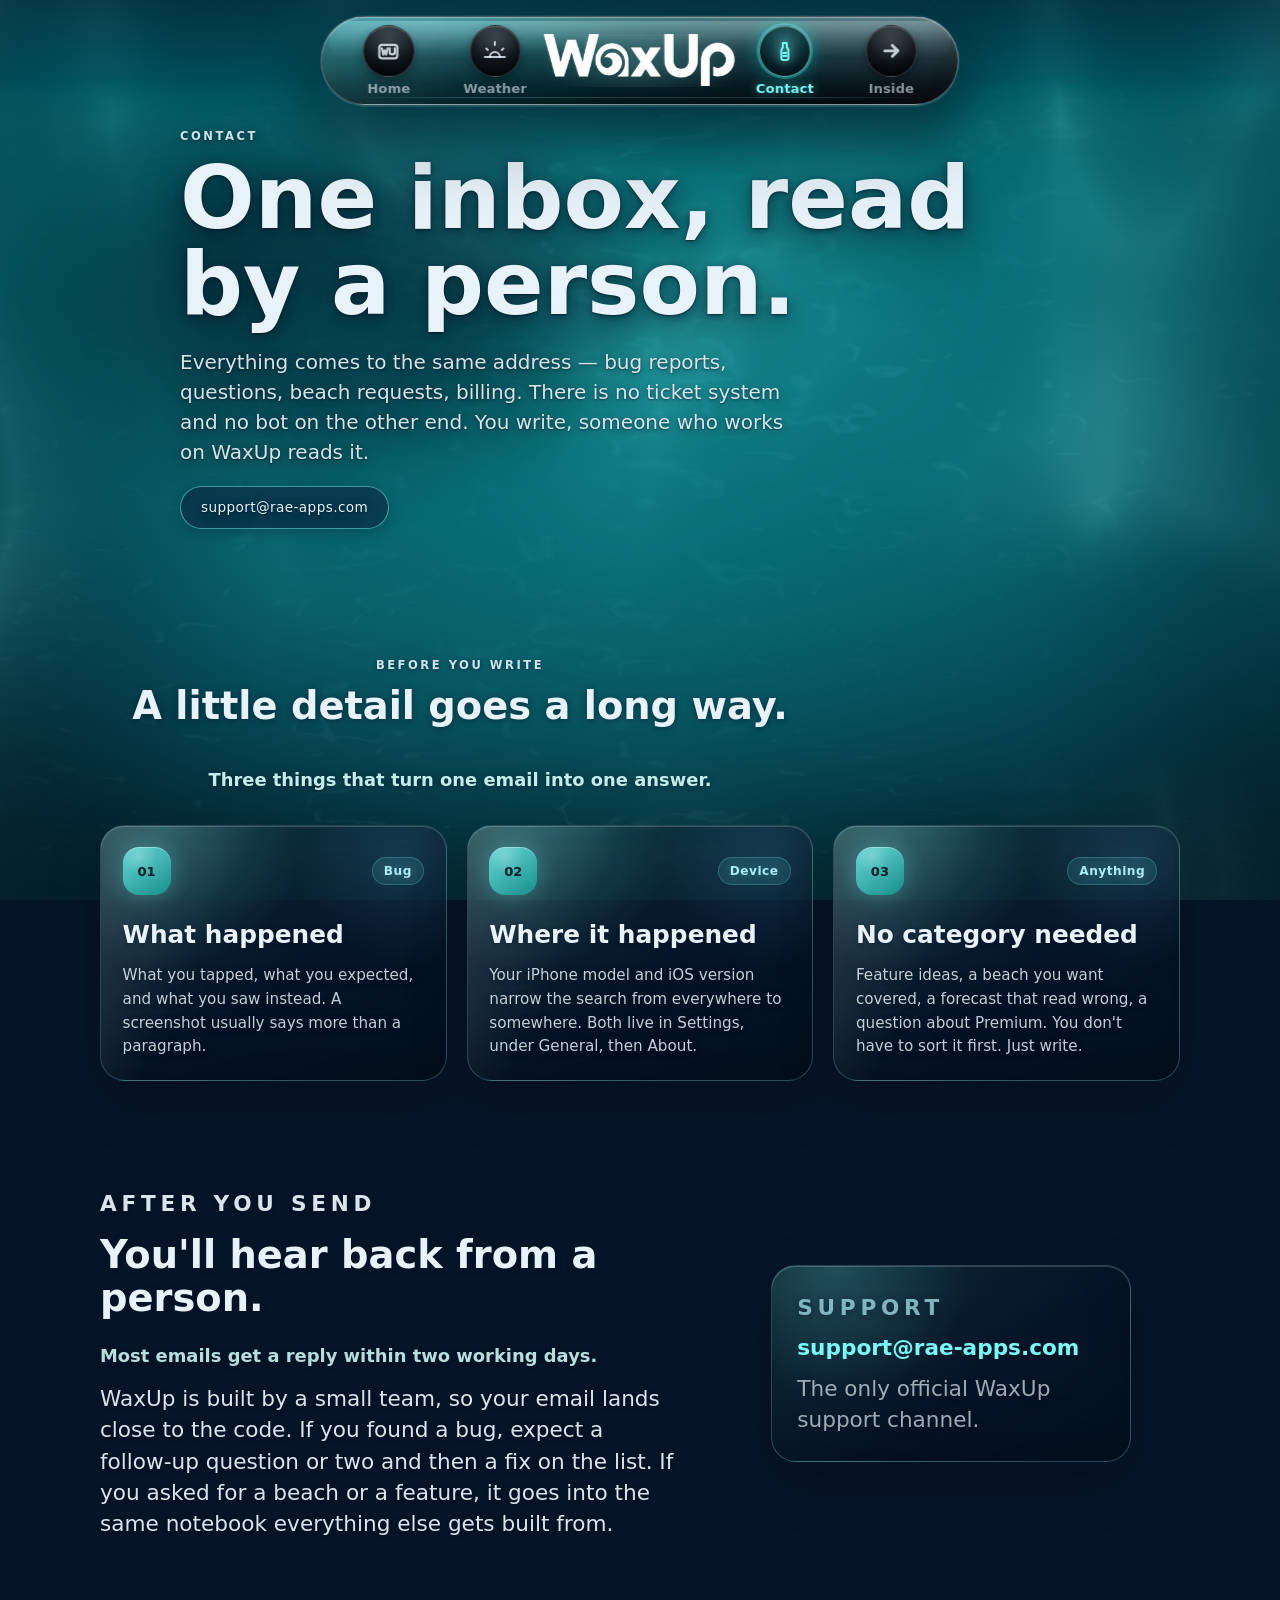
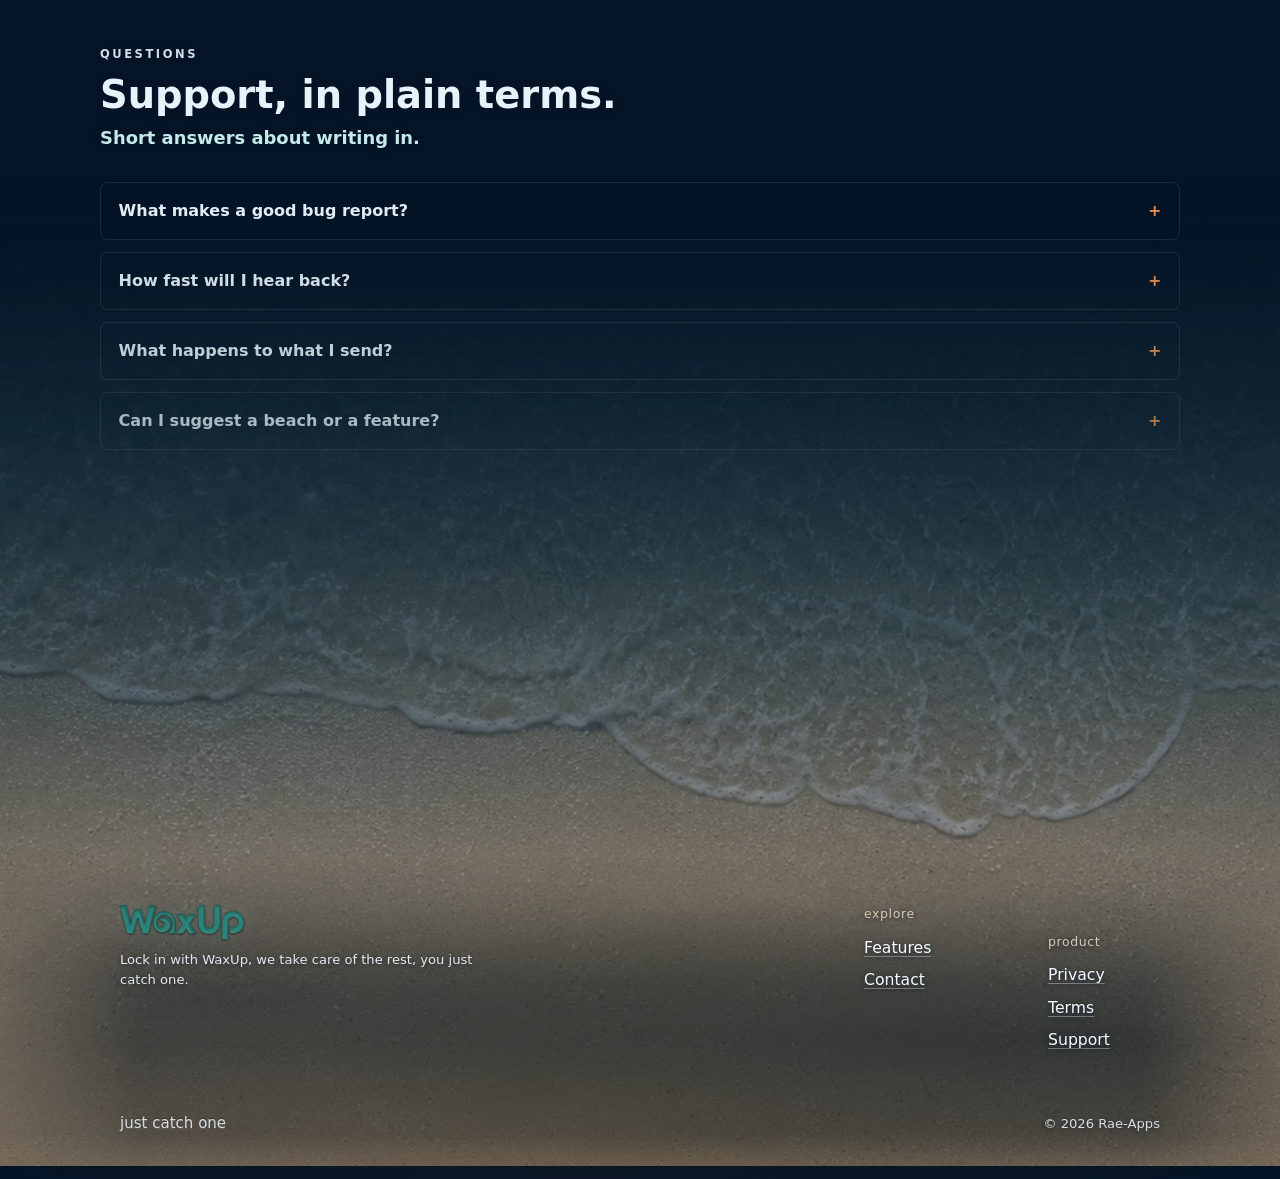
==== commit 6a7b78a4: "Sync from WaxUp-website: the one-ocean wave-lifecycle water Rebuilt from branch claude/dark-mode-the" ====
--- a/contact/index.html
+++ b/contact/index.html
@@ -9,9 +9,9 @@
           document.documentElement.classList.add('wx-reveal');
         });
       })();
-    </script><link rel="stylesheet" href="/_astro/contact.D3JBm_gM.css">
+    </script><link rel="stylesheet" href="/_astro/contact.C9oWBNM7.css">
 <style>.wax-icon[data-astro-cid-kdaytv3p]{display:inline-flex;align-items:center;justify-content:center;width:var(--wax-icon-size, 24px);height:var(--wax-icon-size, 24px);color:inherit;flex:0 0 auto;line-height:0}.wax-icon[data-astro-cid-kdaytv3p] svg{width:100%;height:100%;display:block}
-</style><script type="module" src="/_astro/hoisted.YCmBpy3o.js"></script></head> <body class="min-h-screen flex flex-col ocean-page">  <div class="rotate-gate" aria-hidden="true"> <div class="rotate-gate-inner"> <span class="brand-logo brand-logo-md rotate-gate-logo" aria-label="WaxUp"><img class="brand-logo-img" src="/brand/waxup-wordmark.webp" width="1600" height="439" alt="WaxUp" decoding="async"></span> <p class="rotate-gate-tagline">just catch one</p> <span class="rotate-gate-prompt"> <svg class="rotate-gate-icon" viewBox="0 0 24 24" fill="none" stroke="currentColor" stroke-width="1.8" stroke-linecap="round" stroke-linejoin="round" aria-hidden="true"> <rect x="8.5" y="2.5" width="7" height="13" rx="1.5"></rect> <path d="M5 14 a7 7 0 0 0 7 7"></path> <path d="M3 11.5 L5 14 L7.5 12.5"></path> </svg>
+</style><script type="module" src="/_astro/hoisted.BlXPX6tp.js"></script></head> <body class="min-h-screen flex flex-col ocean-page">  <div class="rotate-gate" aria-hidden="true"> <div class="rotate-gate-inner"> <span class="brand-logo brand-logo-md rotate-gate-logo" aria-label="WaxUp"><img class="brand-logo-img" src="/brand/waxup-wordmark.webp" width="1280" height="351" alt="WaxUp" decoding="async"></span> <p class="rotate-gate-tagline">just catch one</p> <span class="rotate-gate-prompt"> <svg class="rotate-gate-icon" viewBox="0 0 24 24" fill="none" stroke="currentColor" stroke-width="1.8" stroke-linecap="round" stroke-linejoin="round" aria-hidden="true"> <rect x="8.5" y="2.5" width="7" height="13" rx="1.5"></rect> <path d="M5 14 a7 7 0 0 0 7 7"></path> <path d="M3 11.5 L5 14 L7.5 12.5"></path> </svg>
 Turn your phone upright
 </span> </div> </div>  <waxup-water-surface data-water-surface aria-hidden="true" data-ambient="" data-page-calm=""> <div class="water-fallback" data-water-fallback></div> </waxup-water-surface>   <div class="bg-surface" aria-hidden="true"></div> <div class="nav-masthead" aria-hidden="true"></div> <nav class="top-nav" aria-label="Primary">  <span class="nav-iridescence" aria-hidden="true"></span>  <div class="nav-side nav-side-left"> <a class="nav-dock-item" href="/" aria-label="WaxUp — home"> <span class="nav-dock-icon" aria-hidden="true"> <span class="wax-icon wax-icon-home" style="--wax-icon-size:27px" aria-hidden="true" data-astro-cid-kdaytv3p><svg xmlns="http://www.w3.org/2000/svg" viewBox="0 0 24 24" fill="none" stroke="currentColor" stroke-width="2" stroke-linecap="round" stroke-linejoin="round">
   <!-- WaxUp icon: home / end card — fresh bar of surf wax with the WaxUp brand stamp (W + U) on the surface. Real surf wax bars (Mr. Zog's, Sticky Bumps, Wax Research) come with the brand embossed on a fresh, smooth surface; the wavy grooves only appear later from rubbing on a board. Stripped the grooves and replaced them with a stamped WU brandmark. Anchors the icon set to the literal product the brand is named after, AND ties it to the wordmark visually. 24x24 SF Symbol grid. -->
@@ -34,7 +34,7 @@
   <line x1="12" y1="17" x2="11" y2="20"/>
   <line x1="16" y1="17" x2="15" y2="20"/>
 </svg>
-</span>  </span> <span class="nav-dock-label">Weather</span> </button> </div>  <span class="nav-center-wordmark" aria-hidden="true"> <span class="brand-logo brand-logo-sm nav-wordmark nav-wordmark-center" aria-label="WaxUp"><img class="brand-logo-img" src="/brand/waxup-wordmark.webp" width="1600" height="439" alt="WaxUp" decoding="async"></span> </span>  <div class="nav-side nav-side-right"> <a class="nav-dock-item is-active" href="/contact" aria-current="page"> <span class="nav-dock-icon" aria-hidden="true"> <span class="wax-icon wax-icon-contact" style="--wax-icon-size:24px" aria-hidden="true" data-astro-cid-kdaytv3p><svg xmlns="http://www.w3.org/2000/svg" viewBox="0 0 24 24" fill="none" stroke="currentColor" stroke-width="2" stroke-linecap="round" stroke-linejoin="round">
+</span>  </span> <span class="nav-dock-label">Weather</span> </button> </div>  <span class="nav-center-wordmark" aria-hidden="true"> <span class="brand-logo brand-logo-sm nav-wordmark nav-wordmark-center" aria-label="WaxUp"><img class="brand-logo-img" src="/brand/waxup-wordmark.webp" width="1280" height="351" alt="WaxUp" decoding="async"></span> </span>  <div class="nav-side nav-side-right"> <a class="nav-dock-item is-active" href="/contact" aria-current="page"> <span class="nav-dock-icon" aria-hidden="true"> <span class="wax-icon wax-icon-contact" style="--wax-icon-size:24px" aria-hidden="true" data-astro-cid-kdaytv3p><svg xmlns="http://www.w3.org/2000/svg" viewBox="0 0 24 24" fill="none" stroke="currentColor" stroke-width="2" stroke-linecap="round" stroke-linejoin="round">
   <!-- WaxUp icon: contact / send a message — message in a bottle. Small rectangular cork at the top, tapered neck, rounded-bottom body. Two short horizontal lines inside the body suggest a rolled paper message visible through the glass. "Messages travel on water" is the metaphor: gentle, surf-vocab, distinctive from a generic envelope. 24x24 SF Symbol grid. -->
   <path d="M10 4 L14 4 L14 8 L15.5 11 L15.5 19 A2 2 0 0 1 13.5 21 L10.5 21 A2 2 0 0 1 8.5 19 L8.5 11 L10 8 Z"/>
   <line x1="10.5" y1="14" x2="13.5" y2="14"/>
@@ -46,4 +46,8 @@
 WaxUp is built by a small team, so your email lands close to the code. If you found a bug, expect a follow-up question or two and then a fix on the list. If you asked for a beach or a feature, it goes into the same notebook everything else gets built from.
 </p> </div> <div class="native-visual" data-reveal> <div class="contact-card"> <p class="contact-card-label">Support</p> <a class="contact-card-email" href="mailto:support@rae-apps.com">support@rae-apps.com</a> <p class="contact-card-note">The only official WaxUp support channel.</p> </div> </div> </section> <section class="faq-section" aria-labelledby="contact-faq-title"> <div class="section-heading" data-reveal> <p class="section-eyebrow">Questions</p> <h2 id="contact-faq-title" class="section-title">Support, in plain terms.</h2> <p class="section-value">Short answers about writing in.</p> </div> <div class="faq-list" data-reveal-group> <details data-reveal> <summary>What makes a good bug report?</summary> <p>What you were doing, what you expected, and what happened instead — plus your iPhone model and iOS version. Two sentences and a screenshot beat a page of guesswork.</p> </details><details data-reveal> <summary>How fast will I hear back?</summary> <p>Usually within two working days. Replies come from someone who works on the app, so a busy launch week can stretch that a little — but nothing disappears into a queue.</p> </details> <details data-reveal> <summary>What happens to what I send?</summary> <p>
 Your address and anything in your email are used to answer you, and nothing else. No marketing list, no sharing. The full detail is in the <a href="/privacy">privacy policy</a>.
-</p> </details> <details data-reveal> <summary>Can I suggest a beach or a feature?</summary> <p>Please do. Beach requests and feature ideas shape what gets built next. Name the beach and roughly where it is, and we&#39;ll take it from there.</p> </details> </div> </section> </div> </main> <footer class="site-footer"> <div class="footer-beach" aria-hidden="true"></div> <div class="footer-panel"> <div class="footer-grid"> <div class="footer-brand"> <a href="/" class="brand-logo brand-logo-sm footer-wordmark" aria-label="WaxUp home"><img class="brand-logo-img" src="/brand/waxup-wordmark.webp" width="1600" height="439" alt="WaxUp" decoding="async"></a> <p>Lock in with WaxUp, we take care of the rest, you just catch one.</p> </div> <div class="footer-column"> <h2>Explore</h2> <a href="/features">Features</a> <a href="/contact">Contact</a> </div> <div class="footer-column"> <h2>Product</h2> <a href="/privacy">Privacy</a> <a href="/terms">Terms</a> <a href="mailto:support@rae-apps.com">Support</a> </div> </div> <div class="footer-bottom"> <span>just catch one</span> <span class="copyright">© 2026 Rae-Apps</span> </div> </div> </footer>  <div id="perf-hud" class="perf-hud" aria-hidden="true" hidden data-astro-cid-zvpw4ded> <span class="perf-hud-fps" data-fps data-astro-cid-zvpw4ded>– fps</span> <span class="perf-hud-line" data-frame data-astro-cid-zvpw4ded>frame – / – ms</span> <span class="perf-hud-line" data-state data-astro-cid-zvpw4ded>idle</span> <span class="perf-hud-line" data-env data-astro-cid-zvpw4ded>dpr – · w–</span> <span class="perf-hud-line perf-hud-mode" data-mode hidden data-astro-cid-zvpw4ded></span> </div>        </body> </html>+</p> </details> <details data-reveal> <summary>Can I suggest a beach or a feature?</summary> <p>Please do. Beach requests and feature ideas shape what gets built next. Name the beach and roughly where it is, and we&#39;ll take it from there.</p> </details> </div> </section> </div> </main> <!-- BeachBall parked for V1.1 (Jules 2026-07-07: keep it, ship without).
+     Re-mount: import BeachBall from './BeachBall.astro' and place
+     <BeachBall /> right after .footer-beach. The is-shore-lapped wash
+     contract in WaterSurface stays live for it. V1.1 direction: the ball
+     travels gently in/out WITH the run-up (not just the rock). --><footer class="site-footer" data-footer-sand-src="/bg/footer-wet-sand.webp"> <div class="footer-beach" aria-hidden="true"></div> <div class="footer-strand"> <div class="footer-brand"> <a href="/" class="brand-logo brand-logo-sm footer-wordmark" aria-label="WaxUp home"><img class="brand-logo-img" src="/brand/waxup-wordmark.webp" width="1280" height="351" alt="WaxUp" decoding="async"></a> <p>Lock in with WaxUp, we take care of the rest, you just catch one.</p> </div> <nav class="footer-trails" aria-label="Footer"> <div class="footer-trail"> <h2>Explore</h2> <a href="/features">Features</a> <a href="/contact">Contact</a> </div> <div class="footer-trail footer-trail-late"> <h2>Product</h2> <a href="/privacy">Privacy</a> <a href="/terms">Terms</a> <a href="mailto:support@rae-apps.com">Support</a> </div> </nav> <div class="footer-shoreline"> <span class="footer-tagline">just catch one</span> <span class="copyright">© 2026 Rae-Apps</span> </div> </div> </footer>  <div id="perf-hud" class="perf-hud" aria-hidden="true" hidden data-astro-cid-zvpw4ded> <span class="perf-hud-fps" data-fps data-astro-cid-zvpw4ded>– fps</span> <span class="perf-hud-line" data-frame data-astro-cid-zvpw4ded>frame – / – ms</span> <span class="perf-hud-line" data-state data-astro-cid-zvpw4ded>idle</span> <span class="perf-hud-line" data-env data-astro-cid-zvpw4ded>dpr – · w–</span> <span class="perf-hud-line perf-hud-mode" data-mode hidden data-astro-cid-zvpw4ded></span> </div>        </body> </html>
--- a/_astro/contact.C9oWBNM7.css
+++ b/_astro/contact.C9oWBNM7.css
@@ -0,0 +1 @@
+:root{--brand-gradient: linear-gradient(135deg, #C2421A 0%, #552842 50%, #0E1E3D 100%);--brand-electric: #79FAF7;--brand-teal: #2EC4B6;--day-bg: #FAFAF7;--day-sky: #B8E0F4;--day-blue: #5DCFF5;--day-sun: #FFE45E;--day-tangerine: #F08F4A;--day-ink: #1A1612;--night-bg: #051427;--night-surface: #0B1E3A;--night-moon: #5EB5E0;--night-electric: #79FAF7;--night-highlight: #E8F2FA;--tone-cyan-ink: #79FAF7;--tone-cyan-surface: rgba(121, 250, 247, .1);--tone-cyan-pill: rgba(121, 250, 247, .16);--tone-blue-ink: #6BB6E8;--tone-blue-surface: rgba(107, 182, 232, .1);--tone-blue-pill: rgba(107, 182, 232, .18);--tone-amber-ink: #F0C24A;--tone-amber-surface: rgba(240, 194, 74, .1);--tone-amber-pill: rgba(240, 194, 74, .2);--tone-red-ink: #FF7A7A;--tone-red-surface: rgba(255, 122, 122, .1);--tone-red-pill: rgba(255, 122, 122, .2);--tone-green-ink: #5BD6A1;--tone-green-surface: rgba(91, 214, 161, .1);--tone-green-pill: rgba(91, 214, 161, .2);--tone-plum-ink: #B68FD8;--tone-plum-surface: rgba(182, 143, 216, .1);--tone-plum-pill: rgba(182, 143, 216, .2);--tone-teal-ink: #2EC4B6;--tone-teal-surface: rgba(46, 196, 182, .1);--tone-teal-pill: rgba(46, 196, 182, .2);--surface-bg: var(--day-bg);--surface-text: var(--day-ink);--surface-accent: var(--day-blue)}@media (prefers-color-scheme: dark){:root{--surface-bg: var(--night-bg);--surface-text: var(--night-highlight);--surface-accent: var(--night-electric)}}:root[data-mode=light]{--surface-bg: var(--day-bg);--surface-text: var(--day-ink);--surface-accent: var(--day-blue);color-scheme:light}:root[data-mode=dark]{--surface-bg: var(--night-bg);--surface-text: var(--night-highlight);--surface-accent: var(--night-electric);color-scheme:dark}*,:before,:after{--tw-border-spacing-x: 0;--tw-border-spacing-y: 0;--tw-translate-x: 0;--tw-translate-y: 0;--tw-rotate: 0;--tw-skew-x: 0;--tw-skew-y: 0;--tw-scale-x: 1;--tw-scale-y: 1;--tw-pan-x: ;--tw-pan-y: ;--tw-pinch-zoom: ;--tw-scroll-snap-strictness: proximity;--tw-gradient-from-position: ;--tw-gradient-via-position: ;--tw-gradient-to-position: ;--tw-ordinal: ;--tw-slashed-zero: ;--tw-numeric-figure: ;--tw-numeric-spacing: ;--tw-numeric-fraction: ;--tw-ring-inset: ;--tw-ring-offset-width: 0px;--tw-ring-offset-color: #fff;--tw-ring-color: rgb(59 130 246 / .5);--tw-ring-offset-shadow: 0 0 #0000;--tw-ring-shadow: 0 0 #0000;--tw-shadow: 0 0 #0000;--tw-shadow-colored: 0 0 #0000;--tw-blur: ;--tw-brightness: ;--tw-contrast: ;--tw-grayscale: ;--tw-hue-rotate: ;--tw-invert: ;--tw-saturate: ;--tw-sepia: ;--tw-drop-shadow: ;--tw-backdrop-blur: ;--tw-backdrop-brightness: ;--tw-backdrop-contrast: ;--tw-backdrop-grayscale: ;--tw-backdrop-hue-rotate: ;--tw-backdrop-invert: ;--tw-backdrop-opacity: ;--tw-backdrop-saturate: ;--tw-backdrop-sepia: ;--tw-contain-size: ;--tw-contain-layout: ;--tw-contain-paint: ;--tw-contain-style: }::backdrop{--tw-border-spacing-x: 0;--tw-border-spacing-y: 0;--tw-translate-x: 0;--tw-translate-y: 0;--tw-rotate: 0;--tw-skew-x: 0;--tw-skew-y: 0;--tw-scale-x: 1;--tw-scale-y: 1;--tw-pan-x: ;--tw-pan-y: ;--tw-pinch-zoom: ;--tw-scroll-snap-strictness: proximity;--tw-gradient-from-position: ;--tw-gradient-via-position: ;--tw-gradient-to-position: ;--tw-ordinal: ;--tw-slashed-zero: ;--tw-numeric-figure: ;--tw-numeric-spacing: ;--tw-numeric-fraction: ;--tw-ring-inset: ;--tw-ring-offset-width: 0px;--tw-ring-offset-color: #fff;--tw-ring-color: rgb(59 130 246 / .5);--tw-ring-offset-shadow: 0 0 #0000;--tw-ring-shadow: 0 0 #0000;--tw-shadow: 0 0 #0000;--tw-shadow-colored: 0 0 #0000;--tw-blur: ;--tw-brightness: ;--tw-contrast: ;--tw-grayscale: ;--tw-hue-rotate: ;--tw-invert: ;--tw-saturate: ;--tw-sepia: ;--tw-drop-shadow: ;--tw-backdrop-blur: ;--tw-backdrop-brightness: ;--tw-backdrop-contrast: ;--tw-backdrop-grayscale: ;--tw-backdrop-hue-rotate: ;--tw-backdrop-invert: ;--tw-backdrop-opacity: ;--tw-backdrop-saturate: ;--tw-backdrop-sepia: ;--tw-contain-size: ;--tw-contain-layout: ;--tw-contain-paint: ;--tw-contain-style: }*,:before,:after{box-sizing:border-box;border-width:0;border-style:solid;border-color:#e5e7eb}:before,:after{--tw-content: ""}html,:host{line-height:1.5;-webkit-text-size-adjust:100%;-moz-tab-size:4;-o-tab-size:4;tab-size:4;font-family:-apple-system,BlinkMacSystemFont,SF Pro Display,Segoe UI,system-ui,sans-serif;font-feature-settings:normal;font-variation-settings:normal;-webkit-tap-highlight-color:transparent}body{margin:0;line-height:inherit}hr{height:0;color:inherit;border-top-width:1px}abbr:where([title]){-webkit-text-decoration:underline dotted;text-decoration:underline dotted}h1,h2,h3,h4,h5,h6{font-size:inherit;font-weight:inherit}a{color:inherit;text-decoration:inherit}b,strong{font-weight:bolder}code,kbd,samp,pre{font-family:ui-monospace,SFMono-Regular,Menlo,Monaco,Consolas,Liberation Mono,Courier New,monospace;font-feature-settings:normal;font-variation-settings:normal;font-size:1em}small{font-size:80%}sub,sup{font-size:75%;line-height:0;position:relative;vertical-align:baseline}sub{bottom:-.25em}sup{top:-.5em}table{text-indent:0;border-color:inherit;border-collapse:collapse}button,input,optgroup,select,textarea{font-family:inherit;font-feature-settings:inherit;font-variation-settings:inherit;font-size:100%;font-weight:inherit;line-height:inherit;letter-spacing:inherit;color:inherit;margin:0;padding:0}button,select{text-transform:none}button,input:where([type=button]),input:where([type=reset]),input:where([type=submit]){-webkit-appearance:button;background-color:transparent;background-image:none}:-moz-focusring{outline:auto}:-moz-ui-invalid{box-shadow:none}progress{vertical-align:baseline}::-webkit-inner-spin-button,::-webkit-outer-spin-button{height:auto}[type=search]{-webkit-appearance:textfield;outline-offset:-2px}::-webkit-search-decoration{-webkit-appearance:none}::-webkit-file-upload-button{-webkit-appearance:button;font:inherit}summary{display:list-item}blockquote,dl,dd,h1,h2,h3,h4,h5,h6,hr,figure,p,pre{margin:0}fieldset{margin:0;padding:0}legend{padding:0}ol,ul,menu{list-style:none;margin:0;padding:0}dialog{padding:0}textarea{resize:vertical}input::-moz-placeholder,textarea::-moz-placeholder{opacity:1;color:#9ca3af}input::placeholder,textarea::placeholder{opacity:1;color:#9ca3af}button,[role=button]{cursor:pointer}:disabled{cursor:default}img,svg,video,canvas,audio,iframe,embed,object{display:block;vertical-align:middle}img,video{max-width:100%;height:auto}[hidden]:where(:not([hidden=until-found])){display:none}.container{width:100%}@media (min-width: 640px){.container{max-width:640px}}@media (min-width: 768px){.container{max-width:768px}}@media (min-width: 1024px){.container{max-width:1024px}}@media (min-width: 1280px){.container{max-width:1280px}}@media (min-width: 1536px){.container{max-width:1536px}}.sr-only{position:absolute;width:1px;height:1px;padding:0;margin:-1px;overflow:hidden;clip:rect(0,0,0,0);white-space:nowrap;border-width:0}.\!visible{visibility:visible!important}.visible{visibility:visible}.invisible{visibility:hidden}.collapse{visibility:collapse}.static{position:static}.fixed{position:fixed}.absolute{position:absolute}.relative{position:relative}.sticky{position:sticky}.isolate{isolation:isolate}.block{display:block}.inline{display:inline}.flex{display:flex}.table{display:table}.grid{display:grid}.hidden{display:none}.h-4{height:1rem}.h-6{height:1.5rem}.h-8{height:2rem}.h-9{height:2.25rem}.min-h-screen{min-height:100vh}.shrink{flex-shrink:1}.grow{flex-grow:1}.transform{transform:translate(var(--tw-translate-x),var(--tw-translate-y)) rotate(var(--tw-rotate)) skew(var(--tw-skew-x)) skewY(var(--tw-skew-y)) scaleX(var(--tw-scale-x)) scaleY(var(--tw-scale-y))}.resize{resize:both}.flex-col{flex-direction:column}.flex-wrap{flex-wrap:wrap}.rounded{border-radius:.25rem}.border{border-width:1px}.uppercase{text-transform:uppercase}.shadow{--tw-shadow: 0 1px 3px 0 rgb(0 0 0 / .1), 0 1px 2px -1px rgb(0 0 0 / .1);--tw-shadow-colored: 0 1px 3px 0 var(--tw-shadow-color), 0 1px 2px -1px var(--tw-shadow-color);box-shadow:var(--tw-ring-offset-shadow, 0 0 #0000),var(--tw-ring-shadow, 0 0 #0000),var(--tw-shadow)}.outline{outline-style:solid}.ring{--tw-ring-offset-shadow: var(--tw-ring-inset) 0 0 0 var(--tw-ring-offset-width) var(--tw-ring-offset-color);--tw-ring-shadow: var(--tw-ring-inset) 0 0 0 calc(3px + var(--tw-ring-offset-width)) var(--tw-ring-color);box-shadow:var(--tw-ring-offset-shadow),var(--tw-ring-shadow),var(--tw-shadow, 0 0 #0000)}.blur{--tw-blur: blur(8px);filter:var(--tw-blur) var(--tw-brightness) var(--tw-contrast) var(--tw-grayscale) var(--tw-hue-rotate) var(--tw-invert) var(--tw-saturate) var(--tw-sepia) var(--tw-drop-shadow)}.drop-shadow{--tw-drop-shadow: drop-shadow(0 1px 2px rgb(0 0 0 / .1)) drop-shadow(0 1px 1px rgb(0 0 0 / .06));filter:var(--tw-blur) var(--tw-brightness) var(--tw-contrast) var(--tw-grayscale) var(--tw-hue-rotate) var(--tw-invert) var(--tw-saturate) var(--tw-sepia) var(--tw-drop-shadow)}.grayscale{--tw-grayscale: grayscale(100%);filter:var(--tw-blur) var(--tw-brightness) var(--tw-contrast) var(--tw-grayscale) var(--tw-hue-rotate) var(--tw-invert) var(--tw-saturate) var(--tw-sepia) var(--tw-drop-shadow)}.invert{--tw-invert: invert(100%);filter:var(--tw-blur) var(--tw-brightness) var(--tw-contrast) var(--tw-grayscale) var(--tw-hue-rotate) var(--tw-invert) var(--tw-saturate) var(--tw-sepia) var(--tw-drop-shadow)}.filter{filter:var(--tw-blur) var(--tw-brightness) var(--tw-contrast) var(--tw-grayscale) var(--tw-hue-rotate) var(--tw-invert) var(--tw-saturate) var(--tw-sepia) var(--tw-drop-shadow)}.backdrop-filter{backdrop-filter:var(--tw-backdrop-blur) var(--tw-backdrop-brightness) var(--tw-backdrop-contrast) var(--tw-backdrop-grayscale) var(--tw-backdrop-hue-rotate) var(--tw-backdrop-invert) var(--tw-backdrop-opacity) var(--tw-backdrop-saturate) var(--tw-backdrop-sepia)}.transition{transition-property:color,background-color,border-color,text-decoration-color,fill,stroke,opacity,box-shadow,transform,filter,backdrop-filter;transition-timing-function:cubic-bezier(.4,0,.2,1);transition-duration:.15s}.ease-in-out{transition-timing-function:cubic-bezier(.4,0,.2,1)}:root{color-scheme:dark}html{-webkit-font-smoothing:antialiased;-moz-osx-font-smoothing:grayscale;text-rendering:optimizeLegibility;background:var(--surface-bg);color:var(--surface-text)}body{margin:0;padding:0;font-family:-apple-system,BlinkMacSystemFont,SF Pro Display,Segoe UI,system-ui,sans-serif;color:var(--surface-text)}body.ocean-page{--surface-bg: var(--night-bg);--surface-text: var(--night-highlight);--surface-accent: var(--night-electric);color:var(--surface-text)}a{color:inherit;text-decoration:none}:root[data-mode=dark] ::-moz-selection{background:#79faf74d;color:#e8f2fa}:root[data-mode=dark] ::selection{background:#79faf74d;color:#e8f2fa}.tabular{font-variant-numeric:tabular-nums}.gradient-text{background-image:var(--brand-gradient);-webkit-background-clip:text;background-clip:text;color:transparent;background-color:#c2421a}.brand-logo{position:relative;display:inline-flex;align-items:center;justify-content:center;line-height:0;vertical-align:middle}.brand-logo-img{display:block;width:var(--brand-logo-width, 16rem);height:auto;max-width:100%;filter:drop-shadow(0 2px 2px rgba(0,0,0,.5)) drop-shadow(0 0 10px rgba(121,250,247,.12))}.brand-logo-sm{--brand-logo-width: 6.4rem}.brand-logo-md{--brand-logo-width: 14rem}.brand-logo-lg{--brand-logo-width: min(28rem, 78vw)}.brand-logo-xl{--brand-logo-width: min(47rem, 86vw)}.brand-logo-halo:before{content:"";position:absolute;z-index:-1;inset:3% 7% 8%;border-radius:999px;background:radial-gradient(ellipse at 36% 50%,rgba(72,184,255,.18),transparent 56%),radial-gradient(ellipse at 64% 50%,rgba(255,128,38,.16),transparent 56%),radial-gradient(ellipse at center,rgba(121,250,247,.12),transparent 68%);filter:blur(18px);pointer-events:none}.brand-logo-halo .brand-logo-img{filter:drop-shadow(0 8px 18px rgba(2,18,27,.62))}.hero-mark .brand-logo-halo:before{filter:blur(18px) brightness(1);transform:scale(1);transition:filter 1.4s ease,transform 1.4s ease}.hero-mark .brand-logo-halo .brand-logo-img{filter:drop-shadow(0 8px 18px rgba(2,18,27,.62)) brightness(1);transition:filter 1.4s ease}html.is-wave-passing .hero-mark .brand-logo-halo:before{filter:blur(18px) brightness(2.1);transform:scale(1.05)}html.is-wave-passing .hero-mark .brand-logo-halo .brand-logo-img{filter:drop-shadow(0 8px 18px rgba(2,18,27,.62)) brightness(1.14)}.teal-torch{color:#fff;text-shadow:0 0 1px rgba(0,0,0,.4),0 0 4px rgba(121,250,247,.9),0 0 16px rgba(121,250,247,.6);font-weight:700;letter-spacing:.02em}.chip{display:inline-flex;align-items:center;gap:.375rem;padding:.2rem .55rem;border-radius:9999px;font-size:.6875rem;font-weight:600;letter-spacing:.01em;white-space:nowrap;line-height:1.2}.chip-go{background:#79faf726;color:var(--night-electric)}.chip-caution{background:#ffe45e33;color:var(--day-sun)}.chip-stop{background:#dc354538;color:#ff8a95}.glass-dark{background:linear-gradient(180deg,#0a1628eb,#050b14f5);border:1px solid rgba(121,250,247,.08);backdrop-filter:blur(20px);-webkit-backdrop-filter:blur(20px);box-shadow:inset 0 1px #ffffff0a,0 10px 30px #0006}:root{--top-nav-offset: calc(1rem + env(safe-area-inset-top, 0px)) ;--top-nav-height: 5.5rem;--top-nav-bottom-gap: clamp(.75rem, 2vh, 1.15rem);--top-nav-clearance: calc(var(--top-nav-offset) + var(--top-nav-height) + var(--top-nav-bottom-gap));--phone-stage-caption-space: 4.4rem;--phone-screen-aspect: 1290 / 2796;--phone-shell-aspect: 10 / 20.9;--phone-stage-height-base: clamp(560px, 84svh, 860px);--phone-stage-height-cap: max(300px, calc(100svh - var(--top-nav-clearance) - var(--phone-stage-caption-space)));--phone-stage-frame-height: min(var(--phone-stage-height-base), var(--phone-stage-height-cap))}.bg-surface{position:fixed;inset:0;z-index:-20;background:var(--surface-bg);pointer-events:none}.top-nav{position:fixed;top:var(--top-nav-offset);left:50%;transform:translate(-50%);z-index:30;display:flex;align-items:center;justify-content:space-between;gap:.62rem;width:min(880px,calc(100% - 2rem));min-height:var(--top-nav-height);padding:.44rem .58rem;margin:0;box-sizing:border-box;border-radius:9999px;overflow:hidden;isolation:isolate;background:radial-gradient(ellipse at 13% -10%,rgba(183,244,255,.28),transparent 38%),radial-gradient(ellipse at 92% 0%,rgba(255,255,255,.14),transparent 34%),linear-gradient(92deg,rgba(121,250,247,.11),transparent 22%,transparent 72%,rgba(255,255,255,.045)),linear-gradient(180deg,#5e6871bd,#222a33d6 38%,#080e17e6 78%,#03080feb),#051427b8;border:1px solid rgba(216,229,236,.34);box-shadow:inset 0 1px #ffffff5c,inset 0 16px 28px #ffffff0e,inset 0 -18px 30px #00000061,inset 18px 0 34px #ffffff0b,inset -18px 0 34px #00000029,0 2px #ffffff1a,0 18px 46px #010d1657,0 34px 90px #05142747,0 0 0 1px #79faf71a,0 0 36px #79faf70f;backdrop-filter:blur(30px) saturate(1.24);-webkit-backdrop-filter:blur(30px) saturate(1.24)}.top-nav:before,.top-nav:after{content:"";position:absolute;pointer-events:none}.top-nav:before{z-index:-1;inset:.26rem .46rem auto;height:46%;border-radius:9999px;background:linear-gradient(180deg,rgba(255,255,255,.26),rgba(255,255,255,.055) 48%,transparent),radial-gradient(ellipse at 18% 0%,rgba(183,244,255,.18),transparent 55%);opacity:.86}.top-nav:after{left:1.05rem;right:1.05rem;bottom:.38rem;height:1px;background:linear-gradient(90deg,transparent,rgba(121,250,247,.28) 18%,rgba(255,255,255,.2) 50%,rgba(121,250,247,.22) 82%,transparent);opacity:.76}.nav-center-wordmark{position:absolute;left:50%;top:50%;z-index:3;display:grid;place-items:center;width:10rem;max-width:28%;pointer-events:none;transform-origin:50% 50%}.nav-center-wordmark:before{content:"";position:absolute;inset:-.42rem -1.05rem;z-index:-1;border-radius:9999px;background:radial-gradient(ellipse at 50% 52%,rgba(121,250,247,.12),transparent 68%),linear-gradient(90deg,transparent,rgba(255,255,255,.055),transparent)}.nav-center-wordmark .nav-wordmark-center{--brand-logo-width: min(8.4rem, 100%);justify-content:center}:root body.ocean-page .top-nav{background:radial-gradient(ellipse at 13% -10%,rgba(183,244,255,.28),transparent 38%),radial-gradient(ellipse at 92% 0%,rgba(255,255,255,.14),transparent 34%),linear-gradient(92deg,rgba(121,250,247,.11),transparent 22%,transparent 72%,rgba(255,255,255,.045)),linear-gradient(180deg,#5e6871bd,#222a33d6 38%,#080e17e6 78%,#03080feb),#051427b8;border-color:#d8e5ec57;box-shadow:inset 0 1px #ffffff5c,inset 0 16px 28px #ffffff0e,inset 0 -18px 30px #00000061,inset 18px 0 34px #ffffff0b,inset -18px 0 34px #00000029,0 2px #ffffff1a,0 18px 46px #010d1657,0 34px 90px #05142747,0 0 0 1px #79faf71a,0 0 36px #79faf70f}@media (max-width: 480px){:root{--top-nav-offset: calc(.62rem + env(safe-area-inset-top, 0px)) ;--top-nav-height: 4.9rem;--top-nav-bottom-gap: .62rem;--phone-stage-caption-space: 4.5rem}.top-nav{width:min(27rem,calc(100% - 1.05rem));gap:0;padding:.24rem .32rem .2rem;border-color:#d8e5ec4d;background:radial-gradient(ellipse at 14% 0%,rgba(183,244,255,.22),transparent 34%),radial-gradient(ellipse at 88% 0%,rgba(255,255,255,.09),transparent 34%),linear-gradient(180deg,#68737ca8,#202730e0 40%,#050a12f0),#051427c2;box-shadow:inset 0 1px #ffffff47,inset 0 12px 18px #ffffff0b,inset 0 -16px 22px #0006,0 1px #ffffff14,0 12px 30px #0514274d,0 0 0 1px #79faf714;backdrop-filter:blur(24px) saturate(1.18);-webkit-backdrop-filter:blur(24px) saturate(1.18)}.top-nav:before{inset:.2rem .42rem auto;height:36%;opacity:.7}.top-nav:after{left:.7rem;right:.7rem;bottom:.34rem;opacity:.55}}@media (max-width: 360px){.top-nav{width:calc(100% - .74rem);padding-inline:.2rem}}.nav-masthead{position:fixed;top:0;left:0;right:0;height:var(--top-nav-clearance);z-index:29;pointer-events:none;background:linear-gradient(180deg,#05142785,#05142742 58%,#05142700);backdrop-filter:blur(22px) saturate(1.18);-webkit-backdrop-filter:blur(22px) saturate(1.18);-webkit-mask-image:linear-gradient(180deg,#000 64%,transparent 100%);mask-image:linear-gradient(180deg,#000 64%,transparent 100%)}.top-nav{display:grid;grid-template-columns:1fr auto 1fr;align-items:center;-moz-column-gap:0;column-gap:0;width:-moz-max-content;width:max-content;max-width:calc(100% - 2rem);padding:.53rem 1.86rem}.top-nav:after{left:1.86rem;right:1.86rem}.nav-side{display:flex;align-items:center;justify-content:center;gap:clamp(.95rem,2.5vw,2rem)}.nav-side-left{grid-column:1}.nav-side-right{grid-column:3}.nav-iridescence{position:absolute;inset:0;z-index:-1;border-radius:inherit;overflow:hidden;pointer-events:none}.nav-iridescence:before{content:"";position:absolute;inset:-65% -28%;background:conic-gradient(from 122deg at 30% 16% in oklch,#4cfcef,oklch(.96 .13 210),oklch(.74 .16 250),oklch(.93 .12 172),#4cfcef);filter:blur(13px) saturate(1.5);mix-blend-mode:screen;opacity:.46;-webkit-mask:linear-gradient(170deg,#000 0%,rgba(0,0,0,.34) 44%,transparent 72%);mask:linear-gradient(170deg,#000 0%,rgba(0,0,0,.34) 44%,transparent 72%);transform:translateZ(0);animation:navIridescenceDrift 16s cubic-bezier(.33,1,.68,1) infinite alternate;will-change:transform,opacity;transition:opacity .6s cubic-bezier(.33,1,.68,1)}@keyframes navIridescenceDrift{0%{transform:translate3d(-5%,-3%,0) rotate(-3deg)}to{transform:translate3d(7%,2%,0) rotate(4deg)}}.top-nav:hover .nav-iridescence:before,.top-nav.nav-shine .nav-iridescence:before{opacity:.74}@media (prefers-reduced-motion: reduce){.nav-iridescence:before{animation:none}}.nav-dock-item{flex:0 0 auto;min-width:4.65rem;display:inline-flex;flex-direction:column;align-items:center;gap:.34rem;text-decoration:none;transition:transform .2s ease;-moz-appearance:none;appearance:none;-webkit-appearance:none;background:transparent;border:0;padding:0;margin:0;font:inherit;color:inherit;cursor:pointer}.nav-dock-icon{position:relative;display:grid;place-items:center;width:3.2rem;height:3.2rem;border-radius:999px;color:#e8f2fad1;background:radial-gradient(circle at 50% 26%,rgba(255,255,255,.12),transparent 52%),linear-gradient(180deg,#262e36f2,#080c11fa);border:1px solid rgba(255,255,255,.12);box-shadow:inset 0 1px 1px #ffffff2e,inset 0 -8px 12px #00000073,0 4px 10px #0000004d;transition:color .2s ease,box-shadow .2s ease,background .2s ease,border-color .2s ease}.nav-dock-label{font-family:-apple-system,ui-rounded,SF Pro Rounded,system-ui,sans-serif;font-size:.82rem;font-weight:700;letter-spacing:.01em;line-height:1;white-space:nowrap;color:#e8f2fa94;transition:color .2s ease,text-shadow .2s ease}.nav-dock-item:hover{transform:translateY(-1px)}.nav-dock-item:hover .nav-dock-icon{color:#d7f3f6}.nav-dock-item:hover .nav-dock-label{color:#e8f2fad9}:root body.ocean-page .nav-dock-item.is-active .nav-dock-icon{color:var(--night-electric);background:radial-gradient(circle at 50% 30%,rgba(121,250,247,.24),transparent 62%),linear-gradient(180deg,#0a3039f2,#04161cfa);border-color:#79faf799;box-shadow:0 0 0 2px #79faf747,0 0 18px #00eee873,inset 0 1px #ffffff4d}:root body.ocean-page .nav-dock-item.is-active .nav-dock-icon svg{filter:drop-shadow(0 0 6px rgba(121,250,247,.8))}:root body.ocean-page .nav-dock-item.is-active .nav-dock-label{color:var(--night-electric);text-shadow:0 0 10px rgba(121,250,247,.55)}.nav-center-wordmark{grid-column:2;justify-self:center;position:relative;left:auto;top:auto;--reveal: clamp(0, calc((var(--nav-progress, 0) - .4) / .45), 1);width:calc(var(--reveal) * 12rem);max-width:none;margin-inline:calc(var(--reveal) * .73rem);overflow:hidden;display:flex;align-items:center;justify-content:center;opacity:var(--reveal);filter:blur(calc((1 - var(--reveal)) * 3px)) saturate(1.02)}.nav-center-wordmark .nav-wordmark-center{--brand-logo-width: 12rem;flex:0 0 auto}.nav-center-wordmark:before{opacity:var(--reveal)}.nav-center-wordmark .nav-wordmark-center .brand-logo-img{filter:brightness(0) invert(1)}.nav-dock-cta .nav-dock-icon svg{width:1.36rem;height:1.36rem}@media (max-width: 600px){.top-nav{display:flex;justify-content:center;gap:.72rem;padding-inline:.82rem}.nav-side{display:contents}.nav-dock-item{flex:0 0 auto;min-width:0}.nav-dock-icon{width:2.8rem;height:2.8rem}.nav-dock-label{font-size:.66rem;letter-spacing:.01em}.nav-center-wordmark{display:flex;width:calc(var(--reveal) * clamp(4.25rem,20vw,8rem));margin-inline:calc(var(--reveal) * .92rem - .36rem)}.nav-center-wordmark .nav-wordmark-center{--brand-logo-width: clamp(4.25rem, 20vw, 8rem)}}.hero-intro{position:relative;z-index:1;isolation:isolate;max-width:720px;margin:0 auto;padding:7rem 1.5rem 4rem;text-align:center;display:flex;flex-direction:column;align-items:center;justify-content:center;gap:1.1rem;min-height:88vh;box-sizing:border-box;--hero-ink: 3, 16, 28;--hero-text-stroke: .7px rgba(var(--hero-ink), .55);--hero-text-halo: 0 1px 1px rgba(var(--hero-ink), .9), 0 1px 3px rgba(var(--hero-ink), .72), 0 2px 12px rgba(var(--hero-ink), .5)}.hero-intro:before{content:"";position:absolute;z-index:-1;inset:4.5rem -3rem 2rem;border-radius:999px;background:radial-gradient(ellipse at center,rgba(2,18,27,.32) 0%,rgba(2,18,27,.16) 44%,transparent 78%);filter:blur(28px);pointer-events:none}.hero-intro>*{position:relative;z-index:1}@media (max-width: 480px){.hero-intro{padding:calc(var(--top-nav-clearance) + 1.4rem) 1rem 2.6rem;min-height:min(42rem,82svh);gap:.9rem}.hero-intro:before{inset:3.6rem -.75rem 1.8rem;filter:blur(24px)}}.eyebrow{margin:0;font-size:.72rem;font-weight:600;letter-spacing:.22em;text-transform:uppercase;opacity:.96;-webkit-text-stroke:var(--hero-text-stroke);paint-order:stroke fill;text-shadow:var(--hero-text-halo)}.hero-mark{margin:.1rem 0 0;line-height:.95;--p: var(--nav-progress, 0);--hero-rise: calc(var(--top-nav-clearance) * -1);transform-origin:50% 8%;transform:translate3d(0,calc(var(--p) * var(--hero-rise)),0) scale(calc(1 - var(--p) * .75));opacity:calc(1 - var(--p));filter:drop-shadow(0 6px 24px rgba(5,20,39,.45))}.hero-intro .tagline{margin:0;font-size:1.6rem;font-weight:300;letter-spacing:.03em;opacity:1;white-space:nowrap;-webkit-text-stroke:var(--hero-text-stroke);paint-order:stroke fill;text-shadow:var(--hero-text-halo)}@media (min-width: 640px){.hero-intro .tagline{font-size:1.85rem}}@media (max-width: 380px){.hero-intro .tagline{font-size:1.3rem}}.promise{margin:0;max-width:34rem;font-size:1.06rem;line-height:1.5;opacity:1;-webkit-text-stroke:var(--hero-text-stroke);paint-order:stroke fill;text-shadow:var(--hero-text-halo)}@media (min-width: 640px){.promise{font-size:1.2rem}}.hero-actions{display:inline-flex;flex-wrap:nowrap;justify-content:center;align-items:center;gap:.45rem}.hero-actions .hero-pill{position:static;transform:none;margin:0;flex:0 0 auto;min-width:0;max-width:8rem;isolation:isolate;overflow:hidden;display:inline-flex;align-items:center;justify-content:center;min-height:2.4rem;padding:.5rem .9rem;border-radius:9999px;font-size:.72rem;font-weight:500;letter-spacing:.02em;line-height:1;white-space:nowrap;border:1px solid rgba(183,255,244,.4);background:#0514278c;color:#fafaf7;backdrop-filter:blur(8px);box-shadow:0 4px 14px #05142740;text-decoration:none;cursor:pointer;-webkit-tap-highlight-color:transparent;transition:opacity .45s ease,transform .45s ease,max-width .5s cubic-bezier(.33,1,.68,1),padding .5s cubic-bezier(.33,1,.68,1),margin .5s cubic-bezier(.33,1,.68,1),border-color .3s ease}.hero-pill-label{position:relative}.hero-pill-iris{position:absolute;inset:0;z-index:-1;border-radius:inherit;overflow:hidden;pointer-events:none;contain:paint}.hero-pill-iris:before{content:"";position:absolute;inset:-65% -28%;background:conic-gradient(from 122deg at 30% 16% in oklch,#4cfcef,oklch(.96 .13 210),oklch(.74 .16 250),oklch(.93 .12 172),#4cfcef);filter:blur(12px) saturate(1.5);mix-blend-mode:screen;opacity:.52;-webkit-mask:linear-gradient(170deg,#000 0%,rgba(0,0,0,.34) 48%,transparent 78%);mask:linear-gradient(170deg,#000 0%,rgba(0,0,0,.34) 48%,transparent 78%);animation:navIridescenceDrift 16s cubic-bezier(.33,1,.68,1) infinite alternate}.hero-actions .hero-pill:hover .hero-pill-iris:before,.hero-actions .hero-pill:active .hero-pill-iris:before{opacity:.82}.hero-intro.hero-offscreen .hero-pill-iris:before{animation-play-state:paused}.hero-actions a.cta-pill.hero-pill{border-color:#79faf79e}.hero-actions .hero-pill.is-hidden{max-width:0;padding-inline:0;border-inline-width:0;margin-inline:-.225rem;opacity:0;transform:scale(.92);pointer-events:none}@media (prefers-reduced-motion: reduce){.hero-pill-iris:before{animation:none}}.detail-price{margin-top:.9rem;font-size:.95rem;letter-spacing:.01em;color:#fafaf7d1}.detail-price strong{color:#79faf7;font-weight:650}.cta-pill{display:inline-flex;align-items:center;justify-content:center;padding:.65rem 1.25rem;border-radius:9999px;font-size:.85rem;font-weight:500;letter-spacing:.03em;white-space:nowrap;border:1px solid rgba(121,250,247,.5);background:#0b1e3a8c;color:#e8f2fa;backdrop-filter:blur(8px);-webkit-backdrop-filter:blur(8px);box-shadow:0 4px 14px #05142740}.scroll-hint{margin:1.1rem 0 0;font-size:.74rem;letter-spacing:.22em;text-transform:uppercase;opacity:.86;-webkit-text-stroke:var(--hero-text-stroke);paint-order:stroke fill;text-shadow:var(--hero-text-halo)}@media (max-width: 480px){.hero-intro .tagline{font-size:clamp(1.3rem,7.2vw,1.62rem);white-space:normal}.promise{max-width:22rem;font-size:1.04rem;line-height:1.46}.hero-actions{width:min(100%,21rem);gap:.5rem}.cta-pill{flex:0 1 auto;min-height:2.55rem;padding:.58rem 1rem;font-size:.76rem}.scroll-hint{margin-top:.55rem;font-size:.56rem;letter-spacing:.18em}}.phone-chassis-frame{position:relative;height:clamp(560px,84vh,860px);height:var(--phone-stage-frame-height);max-height:max(300px,calc(100vh - var(--top-nav-clearance) - var(--phone-stage-caption-space)));max-height:var(--phone-stage-height-cap);aspect-ratio:var(--phone-shell-aspect);max-width:calc(100vw - 2rem);box-sizing:border-box}@media (max-height: 760px){:root{--top-nav-bottom-gap: .4rem;--phone-stage-caption-space: 2.9rem;--phone-stage-height-base: clamp(520px, 86svh, 780px)}.phone-stage-pin{padding-top:.35rem;padding-bottom:.35rem;gap:.5rem}.phone-caption{min-height:2.6rem;font-size:1rem}.phone-chassis-frame{height:clamp(520px,86vh,780px);height:var(--phone-stage-frame-height)}}@media (max-height: 620px){:root{--phone-stage-height-base: clamp(460px, 88svh, 640px)}.phone-chassis-frame{height:clamp(460px,88vh,640px);height:var(--phone-stage-frame-height)}}.phone-chassis-body{position:relative;width:100%;height:100%;--phone-body-radius: 52px;border-radius:var(--phone-body-radius);padding:12px;background:linear-gradient(90deg,transparent calc(20% - 1px),rgba(3,5,7,.85) calc(20% - 1px),rgba(3,5,7,.85) calc(20% + 1px),transparent calc(20% + 1px)) top / 100% 5px no-repeat,linear-gradient(90deg,transparent calc(80% - 1px),rgba(3,5,7,.85) calc(80% - 1px),rgba(3,5,7,.85) calc(80% + 1px),transparent calc(80% + 1px)) top / 100% 5px no-repeat,linear-gradient(90deg,transparent calc(20% - 1px),rgba(3,5,7,.85) calc(20% - 1px),rgba(3,5,7,.85) calc(20% + 1px),transparent calc(20% + 1px)) bottom / 100% 5px no-repeat,linear-gradient(90deg,transparent calc(80% - 1px),rgba(3,5,7,.85) calc(80% - 1px),rgba(3,5,7,.85) calc(80% + 1px),transparent calc(80% + 1px)) bottom / 100% 5px no-repeat,linear-gradient(180deg,#ffffff0d,#fff0 22%),conic-gradient(from 0deg at 50% 50%,#2e2c28,#383731 2.5%,#1c2025 7%,#12161b 18%,#3e4a54 26%,#4a565f 31%,#2a323a 38%,#12151a 47%,#0b0e12,#12151a 53%,#2a323a 62%,#4a565f 69%,#3e4a54 74%,#12161b 82%,#1c2025 93%,#2e2c28);box-shadow:0 34px 90px -26px #0000009e,-22px 8px 52px -30px #79faf733,22px 8px 52px -30px #79faf733,0 0 0 1px #000000e0;box-sizing:border-box}.phone-chassis-body:before{content:"";position:absolute;inset:3px;border-radius:calc(var(--phone-body-radius) - 3px);background:repeating-linear-gradient(90deg,rgba(255,255,255,.014) 0 1px,transparent 1px 3px),linear-gradient(180deg,#1c2128,#131820 44%,#0a0e14);box-shadow:inset 0 1px #ffffff12,inset 0 0 0 1px #79faf71a,inset 0 -12px 24px #00000080,inset 0 -2px 7px #79faf716;pointer-events:none}.phone-viewport{position:relative;z-index:1;width:100%;height:100%;aspect-ratio:var(--phone-screen-aspect);border-radius:40px;overflow:hidden;background:#000;box-shadow:0 0 0 2.5px #020407f2,0 -1px 0 3px #ffffff09,0 2px 8px 2px #00000073}.phone-island{position:absolute;top:10px;left:50%;transform:translate(-50%);width:110px;height:32px;border-radius:9999px;background:radial-gradient(ellipse at 32% 40%,#0b0c0f,#040507 68%,#020304);box-shadow:inset 0 1px 2px #000c,inset 0 -1px 1px #ffffff0b,0 0 0 1px #ffffff06;z-index:5;pointer-events:none}.phone-island:after{content:"";position:absolute;right:8px;top:50%;width:13px;height:13px;transform:translateY(-50%);border-radius:50%;background:radial-gradient(circle at 36% 32%,#23344d,#111a28 36%,#05070b 74%);box-shadow:inset 0 0 3px #000000e6,0 0 0 1.5px #ffffff08}.phone-alerts{position:absolute;inset:0;z-index:4;pointer-events:none}.phone-alert{position:absolute;top:13px;width:5.75rem;min-height:30px;display:flex;flex-direction:column;justify-content:center;gap:1px;padding:.34rem .62rem;border-radius:9999px;color:#e8f2fa;background:#050a10c7;border:1px solid rgba(255,255,255,.08);box-shadow:inset 0 1px #ffffff0f,0 10px 26px #00000057,0 0 18px #79faf71a;backdrop-filter:blur(16px);-webkit-backdrop-filter:blur(16px);opacity:0;transform:translateY(-8px) scale(.96);transition:opacity .22s ease,transform .22s ease}.phone-alert-left{left:14px;align-items:flex-start}.phone-alert-right{right:14px;align-items:flex-end;text-align:right}.phone-alert.is-alert-active{opacity:1;transform:translateY(0) scale(1)}.phone-alert:not(.is-alert-active){backdrop-filter:none;-webkit-backdrop-filter:none}.phone-alert-label{font-size:.54rem;font-weight:650;letter-spacing:.08em;text-transform:uppercase;color:var(--night-electric);line-height:1}.phone-alert-detail{max-width:100%;overflow:hidden;text-overflow:ellipsis;white-space:nowrap;font-size:.68rem;font-weight:650;line-height:1.1}.phone-btn{position:absolute;width:5px;border-radius:2.5px;pointer-events:none;background:linear-gradient(180deg,#ffffff29,#fff0 18%,#0000 78%,#00000073),linear-gradient(90deg,#0b0e12,#2b333b 38%,#47525b,#2b333b 62%,#0b0e12);box-shadow:inset 0 0 1px #ffffff1a,0 1px 3px #0000008c}.phone-btn-mute{left:-4px;top:12%;height:26px}.phone-btn-vol-up{left:-4px;top:20.5%;height:52px}.phone-btn-vol-down{left:-4px;top:29.5%;height:52px}.phone-btn-power{right:-4px;top:24%;height:82px;background:linear-gradient(180deg,#ffffff29,#fff0 18%,#0000 78%,#00000073),linear-gradient(270deg,#0b0e12,#2b333b 38%,#47525b,#2b333b 62%,#0b0e12)}.phone-screen-layer{position:absolute;inset:0;opacity:0;visibility:hidden;pointer-events:none;transition:opacity .24s ease-out,visibility 0s linear .24s;overflow:hidden;border-radius:inherit}.phone-screen-layer.is-active{opacity:1;visibility:visible;transition:opacity .24s ease-out,visibility 0s linear 0s;pointer-events:auto}.phone-stage{position:relative;width:100%;height:700vh;z-index:0}.phone-stage-pin{position:sticky;top:var(--top-nav-clearance);height:calc(100vh - var(--top-nav-clearance));height:calc(100svh - var(--top-nav-clearance));display:flex;flex-direction:column;align-items:center;justify-content:center;gap:1.1rem;padding:1rem clamp(1rem,4vw,3rem);box-sizing:border-box;isolation:isolate}.phone-stage-composition{position:relative;width:min(100%,1280px);display:grid;grid-template-columns:minmax(17rem,1fr) auto minmax(17rem,1fr);align-items:center;gap:clamp(1rem,3vw,3.25rem)}.phone-stage-device{position:relative;display:flex;min-width:0;flex-direction:column;align-items:center;gap:1.1rem;transform:translate3d(calc(var(--phone-sway-x, 0px)),calc(var(--phone-bob-y, 0px) + var(--phone-drift-y, 0px)),0) rotate(var(--phone-tilt, 0deg));transform-origin:50% 58%;will-change:transform}.phone-stage-device>.phone-chassis-frame,.phone-stage-device>.phone-caption{position:relative;z-index:1}.phone-side-copy{position:relative;width:min(22rem,100%);min-height:clamp(30rem,58vh,40rem);align-self:center;display:grid;grid-template-rows:minmax(11rem,auto) minmax(11rem,auto);align-content:center;gap:clamp(1.2rem,6vh,3.6rem)}.phone-side-copy:before{content:"";position:absolute;inset:-2.2rem -1.6rem;border-radius:999px;background:radial-gradient(ellipse at center,rgba(2,18,27,.28) 0%,rgba(2,18,27,.12) 58%,transparent 76%);filter:blur(18px);opacity:.7;pointer-events:none}.phone-side-copy-left{justify-self:end;text-align:left}.phone-side-copy-right{justify-self:start;text-align:left}.phone-copy-slot{position:relative;min-height:clamp(10.5rem,18vh,13.5rem);width:100%;transform-origin:50% 50%}.phone-copy-slot-left-top{transform:translate(-1.45rem,-1.25rem) rotate(-1.15deg)}.phone-copy-slot-left-bottom{transform:translate(1.1rem,1.5rem) rotate(.8deg)}.phone-copy-slot-right-top{transform:translate(1.6rem,-1.7rem) rotate(1.05deg)}.phone-copy-slot-right-bottom{transform:translate(-.95rem,1.75rem) rotate(-.75deg)}.phone-stage-note{position:absolute;inset:0;z-index:1;display:flex;flex-direction:column;justify-content:flex-start;gap:.68rem;min-height:100%;padding:clamp(.95rem,1.4vw,1.18rem);box-sizing:border-box;border-radius:1.25rem;overflow:hidden;color:#f3faff;background:radial-gradient(ellipse at 18% 0%,rgba(183,244,255,.2),transparent 46%),radial-gradient(ellipse at 90% 100%,rgba(121,250,247,.1),transparent 56%),linear-gradient(180deg,#194b567a,#08202d99 52%,#030f198a),#0514276b;border:1px solid rgba(183,244,255,.22);box-shadow:inset 0 1px #fff3,inset 0 -18px 30px #00000029,0 14px 34px #010d162e,0 0 0 1px #79faf70b;backdrop-filter:blur(18px) saturate(1.08);-webkit-backdrop-filter:blur(18px) saturate(1.08);opacity:0;pointer-events:none}.phone-stage-note:before{content:"";position:absolute;inset:.08rem;border-radius:inherit;pointer-events:none;background:linear-gradient(180deg,rgba(255,255,255,.16),transparent 34%),repeating-linear-gradient(168deg,transparent 0 1.85rem,rgba(183,244,255,.03) 1.85rem 1.95rem,transparent 1.95rem 3.35rem);opacity:.7;mix-blend-mode:screen}.phone-stage-note.is-active{opacity:calc(.92 * var(--arrival-fade, 1))}.phone-stage-note-kicker{position:relative;margin:0;color:#b7f4ffeb;font-size:.58rem;font-weight:800;letter-spacing:.2em;line-height:1;text-transform:uppercase;text-shadow:0 1px 4px rgba(3,17,28,.76),0 0 14px rgba(121,250,247,.22)}.phone-stage-note h2{position:relative;margin:0;color:#f3faff;font-size:clamp(1.08rem,1.32vw,1.35rem);font-weight:760;line-height:1.08;text-wrap:balance;text-shadow:0 1px 10px rgba(3,17,28,.82),0 0 24px rgba(3,17,28,.52)}.phone-stage-note p:not(.phone-stage-note-kicker){position:relative;margin:0;color:#e8f2fad6;font-size:clamp(.78rem,.84vw,.88rem);line-height:1.46;text-shadow:0 1px 8px rgba(3,17,28,.78),0 0 18px rgba(3,17,28,.42)}.phone-side-intro,.phone-side-cards{position:relative;width:min(22rem,100%);min-height:clamp(32rem,60vh,42rem);align-self:center}.phone-side-intro{justify-self:end}.phone-side-cards{justify-self:start}.phone-side-intro-group,.phone-side-cards-group{position:absolute;inset:0;display:flex;flex-direction:column;gap:.85rem;opacity:0;visibility:hidden;transform:translate3d(2.5rem,0,0);transition:opacity .45s cubic-bezier(.25,.46,.45,.94),transform .55s cubic-bezier(.25,.46,.45,.94),visibility 0s linear .55s;pointer-events:none}.phone-side-intro-group.is-active,.phone-side-cards-group.is-active{opacity:1;visibility:visible;transform:translateZ(0);transition:opacity .45s cubic-bezier(.25,.46,.45,.94),transform .55s cubic-bezier(.25,.46,.45,.94),visibility 0s linear 0s;pointer-events:auto}.phone-side-intro-group:not(.is-active),.phone-side-cards-group:not(.is-active){transform:translate3d(2.5rem,0,0)}.phone-side-intro-group{justify-content:center;text-align:right;padding-right:clamp(.5rem,1.5vw,1.25rem)}.phone-side-intro-eyebrow{display:inline-flex;align-items:center;gap:.55rem;align-self:flex-end;color:var(--brand-teal, #2EC4B6);text-shadow:0 1px 6px rgba(3,17,28,.5)}.phone-side-intro-eyebrow span{font-size:.72rem;font-weight:700;letter-spacing:.18em;text-transform:uppercase;line-height:1}.phone-side-intro-icon{filter:drop-shadow(0 1px 3px rgba(3,17,28,.5))}.phone-side-intro-title{margin:.65rem 0 0;font-size:clamp(1.15rem,1.8vw,1.5rem);font-weight:600;line-height:1.28;letter-spacing:-.01em;color:#fff;text-shadow:0 1px 8px rgba(3,17,28,.7),0 0 18px rgba(3,17,28,.4);max-width:22rem;align-self:flex-end}.phone-side-cards-group{justify-content:center;gap:.75rem}@media (prefers-reduced-motion: reduce){.phone-side-intro-group,.phone-side-cards-group{transition:opacity .2s linear;transform:none!important}.phone-side-intro-group>*,.phone-side-cards-group>*{animation:none!important;transform:none!important;transition:opacity .2s linear!important;transition-delay:0s!important}}@keyframes phoneSideCardIn{0%{opacity:0;transform:translate3d(0,1.1rem,0)}to{opacity:1;transform:translateZ(0)}}@media (min-width: 961px){.phone-side-intro-group,.phone-side-cards-group{opacity:1;visibility:visible;transform:none;transition:none}.phone-side-intro-group:not(.is-active),.phone-side-cards-group:not(.is-active){transform:none}.phone-side-intro-group>*,.phone-side-cards-group>*{opacity:0;transform:translate3d(0,1.25rem,0);transition:opacity .55s cubic-bezier(.22,.61,.36,1),transform .62s cubic-bezier(.22,.61,.36,1)}.phone-side-intro-group.is-active>*,.phone-side-cards-group.is-active>*{opacity:1;transform:translateZ(0)}.phone-side-intro-group.is-active>*:nth-child(2),.phone-side-cards-group.is-active>*:nth-child(2){transition-delay:.08s}.phone-side-cards-group.is-active>*:nth-child(3){transition-delay:.16s}.phone-side-cards-group.is-active>*:nth-child(4){transition-delay:.24s}.phone-side-cards-group.is-active>*:nth-child(5){transition-delay:.32s}}.phone-caption{position:relative;z-index:1;margin:0;max-width:34rem;min-height:3.3rem;display:flex;align-items:center;justify-content:center;flex-wrap:wrap;-moz-column-gap:.32em;column-gap:.32em;text-align:center;font-size:1.18rem;opacity:calc(.96 * var(--arrival-fade, 1));line-height:1.38;padding:0 1rem;font-weight:400;letter-spacing:.005em;text-shadow:0 1px 6px rgba(5,20,39,.78),0 0 18px rgba(5,20,39,.48)}.phone-caption .cap-word{display:inline-block;opacity:0;transform:translate3d(0,.55em,0);color:var(--brand-teal)}.phone-caption.is-surfacing .cap-word{opacity:1;transform:translateZ(0);color:var(--surface-text);transition:transform .46s cubic-bezier(.2,.85,.3,1.14),opacity .3s ease-out,color .85s ease-out;transition-delay:calc(var(--wi) * 48ms),calc(var(--wi) * 48ms),calc(var(--wi) * 48ms + .12s)}.phone-caption.is-sinking .cap-word{opacity:0;transform:translate3d(0,.4em,0);color:var(--surface-text);transition:transform .16s ease-in,opacity .16s ease-in}@media (prefers-reduced-motion: reduce){.phone-caption .cap-word,.phone-caption.is-surfacing .cap-word,.phone-caption.is-sinking .cap-word{opacity:1;transform:none;color:var(--surface-text);transition:none}}@media (max-width: 480px){.phone-stage{height:680vh}.phone-stage-pin{padding:.6rem .75rem .95rem;gap:.72rem;justify-content:center}.phone-stage-composition{width:100%;min-height:100%;display:flex;align-items:center;justify-content:center}.phone-stage-device{width:min(76vw,20.25rem);max-width:20.25rem;gap:.78rem}.phone-chassis-frame{width:auto;height:clamp(29rem,70svh,35rem);aspect-ratio:var(--phone-shell-aspect);max-width:min(82vw,20.25rem);max-height:min(74vh,calc(100vh - var(--top-nav-clearance) - var(--phone-stage-caption-space)));max-height:min(74svh,calc(100svh - var(--top-nav-clearance) - var(--phone-stage-caption-space)))}.phone-chassis-body{padding:clamp(8px,2.2vw,12px);--phone-body-radius: clamp(40px, 10vw, 52px);border-radius:var(--phone-body-radius);background:linear-gradient(180deg,#ffffff0d,#fff0 22%),conic-gradient(from 0deg at 50% 50%,#2e2c28,#383731 2.5%,#1c2025 7%,#12161b 18%,#3e4a54 26%,#4a565f 31%,#2a323a 38%,#12151a 47%,#0b0e12,#12151a 53%,#2a323a 62%,#4a565f 69%,#3e4a54 74%,#12161b 82%,#1c2025 93%,#2e2c28);box-shadow:0 22px 58px -24px #000000c7,-14px 6px 38px -24px #79faf729,14px 6px 38px -24px #79faf729,0 0 0 1px #000000d1}.phone-chassis-body:before{inset:2px;border-radius:calc(var(--phone-body-radius) - 2px);box-shadow:inset 0 1px #ffffff14,inset 0 0 0 1px #79faf71a,inset 0 -14px 24px #0000007a}.phone-island{display:block;top:clamp(7px,2.2vw,10px);width:clamp(82px,26vw,110px);height:clamp(25px,7.6vw,32px)}.phone-btn{display:block}.phone-alert{top:clamp(9px,2.8vw,13px);width:clamp(4.9rem,24vw,5.75rem);min-height:28px;padding:.3rem .52rem}.phone-alert-left{left:clamp(9px,2.8vw,14px)}.phone-alert-right{right:clamp(9px,2.8vw,14px)}.phone-alert-label{font-size:.5rem}.phone-alert-detail{font-size:.62rem}.phone-viewport{border-radius:clamp(32px,8.4vw,40px)}.phone-caption{width:min(100%,23rem);min-height:2.95rem;font-size:1.02rem;line-height:1.4;padding:0 .6rem}}@media (max-width: 480px) and (max-height: 720px){.phone-stage-device{width:min(70vw,17.6rem)}.phone-chassis-frame{height:clamp(25.5rem,67svh,30.5rem);max-width:min(74vw,17.6rem)}}@media (max-width: 360px){.phone-stage-device{width:min(74vw,16.5rem)}.phone-chassis-frame{height:clamp(25rem,68svh,29rem);max-width:min(76vw,16.5rem)}.phone-caption{font-size:.9rem}.nav-dock-label{display:none}:root{--top-nav-height: 3.16rem}}@media (max-width: 1180px) and (min-width: 961px){.phone-stage-composition{width:min(100%,1120px);grid-template-columns:minmax(13.5rem,1fr) auto minmax(13.5rem,1fr);gap:clamp(.85rem,2vw,1.8rem)}.phone-side-copy,.phone-side-intro,.phone-side-cards{width:min(18.5rem,100%);min-height:clamp(28rem,56vh,36rem)}.phone-copy-slot-left-top{transform:translate(-.75rem,-1rem) rotate(-.9deg)}.phone-copy-slot-left-bottom{transform:translate(.7rem,1.2rem) rotate(.6deg)}.phone-copy-slot-right-top{transform:translate(.85rem,-1.2rem) rotate(.85deg)}.phone-copy-slot-right-bottom{transform:translate(-.55rem,1.3rem) rotate(-.6deg)}.phone-stage-note{padding:.92rem}}@media (max-width: 960px){.phone-stage-composition{display:flex;flex-direction:column;align-items:center;justify-content:center;gap:clamp(.45rem,1.6vh,.95rem);width:100%;height:100%;min-height:0}.phone-side-intro,.phone-side-copy{display:none}.phone-chassis-frame{max-height:min(60svh,calc(100svh - var(--top-nav-clearance) - 13rem))}.phone-side-cards{display:block;position:relative;width:100%;min-height:0;height:auto;flex:0 0 auto;align-self:stretch}.phone-side-cards-group{position:static;inset:auto;transform:none;transition:opacity .3s ease}.phone-side-cards-group:not(.is-active){display:none}.phone-side-cards-group.is-active{display:flex;flex-direction:row;justify-content:flex-start;align-items:stretch;gap:.7rem;padding:.2rem calc((100% - min(80vw,20rem))/2) .5rem;overflow-x:auto;overflow-y:hidden;scroll-snap-type:x mandatory;-webkit-overflow-scrolling:touch;scrollbar-width:none}.phone-side-cards-group.is-active::-webkit-scrollbar{display:none}.phone-side-cards-group>*{flex:0 0 auto;width:min(80vw,20rem);scroll-snap-align:center;scroll-snap-stop:always}}@media (max-width: 960px) and (max-height: 600px){.phone-side-cards{display:none}.phone-stage-composition{gap:0}.phone-chassis-frame{max-height:min(86svh,calc(100svh - var(--top-nav-clearance) - 3rem))}}.phone-side-cards,.phone-side-intro{display:none!important}.phone-stage-composition{grid-template-columns:auto;justify-content:center}@media (min-width: 481px){.phone-stage-composition .phone-chassis-frame{container-type:inline-size;container-name:phone-shell}.phone-stage-composition .phone-chassis-body{padding:min(12px,3.16cqw);--phone-body-radius: min(52px, 13.68cqw)}.phone-stage-composition .phone-viewport{border-radius:min(40px,10.53cqw)}.phone-stage-composition .phone-island{top:min(10px,2.63cqw);width:min(110px,28.95cqw);height:min(32px,8.42cqw)}.phone-stage-composition .phone-island:after{right:min(8px,2.1cqw);width:min(13px,3.42cqw);height:min(13px,3.42cqw)}.phone-stage-composition .phone-alert{top:min(13px,3.42cqw);width:min(5.75rem,24.2cqw);min-height:min(30px,7.9cqw);padding:min(.34rem,1.43cqw) min(.62rem,2.61cqw);overflow:hidden}.phone-stage-composition .phone-alert-left{left:min(14px,3.68cqw)}.phone-stage-composition .phone-alert-right{right:min(14px,3.68cqw)}.phone-stage-composition .phone-alert-label{font-size:min(.54rem,max(2.27cqw,.42rem))}.phone-stage-composition .phone-alert-detail{font-size:min(.68rem,max(2.86cqw,.5rem))}.phone-stage-composition .phone-btn{width:min(5px,1.32cqw);border-radius:min(2.5px,.66cqw)}.phone-stage-composition .phone-btn-mute{left:calc(-1*min(4px,1.05cqw));height:min(26px,6.84cqw)}.phone-stage-composition .phone-btn-vol-up,.phone-stage-composition .phone-btn-vol-down{left:calc(-1*min(4px,1.05cqw));height:min(52px,13.68cqw)}.phone-stage-composition .phone-btn-power{right:calc(-1*min(4px,1.05cqw));height:min(82px,21.58cqw)}}@media (max-width: 960px){.phone-side-cards-group.is-active>*{animation:phoneSideCardIn .5s cubic-bezier(.22,.61,.36,1) both}.phone-side-cards-group.is-active>*:nth-child(2){animation-delay:.07s}.phone-side-cards-group.is-active>*:nth-child(3){animation-delay:.14s}.phone-side-cards-group.is-active>*:nth-child(4){animation-delay:.21s}.phone-side-cards-group.is-active>*:nth-child(5){animation-delay:.28s}}.rotate-gate{display:none}@media (orientation: landscape) and (max-height: 600px) and (pointer: coarse){.rotate-gate{display:flex;position:fixed;inset:0;z-index:9999;align-items:center;justify-content:center;text-align:center;padding:1.4rem;background:radial-gradient(ellipse at 50% 28%,rgba(46,196,182,.18),transparent 62%),linear-gradient(180deg,#0a2f36,#061e26 56%,#03141c);color:#e8f2fa}body{overflow:hidden}}.rotate-gate-inner{display:flex;flex-direction:column;align-items:center;gap:.9rem;max-width:min(26rem,84vw)}.rotate-gate-logo{--brand-logo-width: min(14rem, 62vw)}.rotate-gate .brand-logo-img{width:min(14rem,62vw);height:auto}.rotate-gate-tagline{margin:0;font-family:ui-rounded,SF Pro Rounded,-apple-system,system-ui,sans-serif;font-size:1.15rem;font-weight:600;letter-spacing:.01em;color:#e8f2fa}.rotate-gate-prompt{display:inline-flex;align-items:center;gap:.5rem;margin-top:.35rem;font-size:.92rem;color:#e8f2fab8}.rotate-gate-icon{width:1.4rem;height:1.4rem;color:var(--brand-teal, #2EC4B6);flex:0 0 auto}@media (prefers-reduced-motion: reduce){.phone-stage-device,.hero-mark,.nav-center-wordmark{transform:none}}.screen-image-frame{position:relative;width:100%;height:100%;background:linear-gradient(180deg,#0a2f36,#061e26 60%,#03141c);overflow:hidden}.screen-image{position:absolute;inset:0;width:100%;height:100%;-o-object-fit:cover;object-fit:cover;-o-object-position:center;object-position:center}.screen-placeholder{width:100%;height:100%;background:linear-gradient(180deg,#0a2f36,#061e26 60%,#03141c);color:var(--night-highlight);padding:3rem 1.1rem 1.1rem;box-sizing:border-box;display:flex;flex-direction:column;gap:.85rem}.screen-placeholder .screen-eyebrow{margin:0;font-size:.65rem;letter-spacing:.18em;text-transform:uppercase;color:var(--night-moon)}.screen-placeholder h3{margin:0 0 .4rem;font-size:1.55rem;font-weight:700;letter-spacing:-.01em}.screen-placeholder ul{list-style:none;margin:0;padding:0;display:flex;flex-direction:column;gap:.5rem}.screen-placeholder li{display:flex;justify-content:space-between;align-items:center;background:#0b1e3a8c;border:1px solid rgba(121,250,247,.06);border-radius:.85rem;padding:.7rem .85rem;font-size:.85rem}.screen-placeholder .screen-detail{margin:auto 0 0;font-size:.78rem;opacity:.7;line-height:1.45}.gear-grid-placeholder{display:grid!important;grid-template-columns:1fr 1fr;gap:.55rem;flex-direction:initial!important}.gear-grid-placeholder li{flex-direction:column!important;align-items:flex-start!important;gap:.35rem;padding:.8rem!important}.gear-grid-placeholder .gear-tile{font-size:.92rem;font-weight:600}.gear-grid-placeholder .gear-meta{font-size:.7rem;opacity:.7}.home-shell{position:relative;width:100%;height:100%;background:linear-gradient(180deg,#1d3a5a,#0b1d36 60%,#050d1a);display:flex;flex-direction:column;padding:38px 16px 12px;box-sizing:border-box;overflow:hidden}.home-status-bar{display:flex;justify-content:space-between;align-items:center;padding:0 8px 12px;font-size:.78rem;font-weight:600;color:#fffffff2}.status-icons{display:inline-flex;gap:6px}.status-icons svg{width:18px;height:12px;color:#ffffffd9}.home-grid{display:grid;grid-template-columns:repeat(4,1fr);gap:16px 12px;align-content:start;flex:1;transition:opacity .2s ease}.home-grid.is-flow-hidden{opacity:0;pointer-events:none}.home-icon{background:none;border:0;padding:0;margin:0;display:flex;flex-direction:column;align-items:center;gap:4px;color:inherit;cursor:default;font-family:inherit;-webkit-tap-highlight-color:transparent}.home-icon-flow{cursor:pointer;transition:transform .15s ease}.home-icon-flow:hover{transform:scale(1.04)}.icon-tile{display:grid;place-items:center;width:54px;height:54px;border-radius:14px;color:#fff}.icon-tile-waxup{background:var(--brand-gradient);box-shadow:0 4px 14px #c2421a73,inset 0 1px #ffffff2e}.icon-tile-flow{background:linear-gradient(135deg,#1b3a6b,#0c1f3d);box-shadow:0 4px 12px #00000059,inset 0 0 0 1px #79faf747;color:var(--night-electric)}.icon-tile-decor{background:linear-gradient(135deg,#2a334a,#131c2f);box-shadow:0 4px 10px #0000004d;color:#ffffff9e}.icon-tile-flow svg,.icon-tile-decor svg{width:26px;height:26px}.waxup-glyph{font-family:-apple-system,ui-rounded,SF Pro Rounded,system-ui,sans-serif;font-weight:800;font-size:1.7rem;letter-spacing:-.04em;color:#fff;text-shadow:0 1px 2px rgba(0,0,0,.3)}.icon-label{font-size:.62rem;color:#ffffffeb;font-weight:500;letter-spacing:.01em}.home-dock{display:grid;grid-template-columns:repeat(3,auto);justify-content:center;gap:14px;padding:10px 14px;margin-top:10px;background:#ffffff14;backdrop-filter:blur(20px);-webkit-backdrop-filter:blur(20px);border-radius:24px;border:1px solid rgba(255,255,255,.06)}.dock-icon .icon-tile{width:48px;height:48px}.dock-icon .icon-tile svg{width:22px;height:22px}.home-handle{margin:8px auto 0;width:110px;height:4px;border-radius:2px;background:#ffffff73}.flow-panel{position:absolute;inset:0;background:linear-gradient(180deg,#0a1628,#050b14);color:var(--night-highlight);padding:52px 18px 22px;box-sizing:border-box;opacity:0;pointer-events:none;transition:opacity .2s ease;display:flex;flex-direction:column;gap:1rem}.flow-panel.is-flow-active{opacity:1;pointer-events:auto}.flow-back{position:absolute;top:14px;left:14px;display:inline-flex;align-items:center;gap:.25rem;background:none;border:0;color:var(--night-electric);font-size:.82rem;font-weight:500;cursor:pointer;font-family:inherit;padding:6px 8px;border-radius:8px;-webkit-tap-highlight-color:transparent}.flow-back svg{width:16px;height:16px}.flow-back:hover{background:#79faf71a}.flow-body{display:flex;flex-direction:column;gap:.85rem}.flow-eyebrow{margin:0;font-size:.65rem;letter-spacing:.18em;text-transform:uppercase;color:var(--night-moon)}.flow-body h4{margin:0;font-size:1.5rem;font-weight:700;letter-spacing:-.01em}.flow-detail{margin:0;font-size:.85rem;line-height:1.5;opacity:.78}.flow-list{list-style:none;margin:0;padding:0;display:flex;flex-direction:column;gap:.5rem}.flow-list li{display:flex;justify-content:space-between;align-items:center;background:#0b1e3a8c;border-radius:.85rem;padding:.7rem .85rem;font-size:.88rem;border:1px solid rgba(121,250,247,.06)}.flow-side{font-size:.75rem;opacity:.7}.flow-card{background:#0b1e3a8c;border:1px solid rgba(121,250,247,.06);border-radius:.85rem;padding:.85rem;display:flex;flex-direction:column;gap:.3rem}.flow-card-line{display:flex;justify-content:space-between;margin:0;font-size:.92rem}.flow-card-sub{margin:0;font-size:.72rem;opacity:.7}.flow-gear-grid{list-style:none;margin:0;padding:0;display:grid;grid-template-columns:1fr 1fr;gap:.5rem}.flow-gear-grid li{background:#0b1e3a8c;border-radius:.85rem;padding:.75rem;display:flex;flex-direction:column;gap:.2rem;border:1px solid rgba(121,250,247,.06)}.flow-gear-grid .gear-tile{font-size:.85rem;font-weight:600}.landing-sections{position:relative;z-index:1;display:flex;flex-direction:column;gap:clamp(4rem,8vw,7rem);padding:4rem 1.5rem 2rem}.feature-list,.comparison-section,.native-section,.icon-showcase,.pricing-section,.faq-section{width:min(1080px,100%);margin:0 auto}.section-heading{max-width:720px;margin-bottom:2rem}.section-eyebrow{margin:0 0 .6rem;font-size:.72rem;font-weight:650;letter-spacing:.22em;text-transform:uppercase;opacity:.9;text-shadow:0 1px 4px rgba(5,20,39,.55)}.section-title{margin:0;font-size:clamp(1.6rem,3vw,2.45rem);font-weight:650;letter-spacing:0;line-height:1.12;text-shadow:0 1px 6px rgba(5,20,39,.55)}.feature-list{text-align:center}.feature-list .section-title{margin-bottom:2.5rem}.features{display:grid;grid-template-columns:1fr;gap:1rem;text-align:left}@media (min-width: 961px){.features{grid-template-columns:repeat(3,1fr);gap:1.25rem}}.feature{position:relative;overflow:hidden;min-height:13rem;padding:1.35rem;border-radius:1.55rem;background:radial-gradient(circle at 18% 0%,rgba(121,250,247,.18),transparent 38%),linear-gradient(145deg,#183d48a3,#051427b3 58%,#03111fdb);border:1px solid rgba(183,244,255,.22);box-shadow:inset 0 1px #ffffff2e,inset 0 -24px 44px #0000002e,0 20px 55px #0000002e}.feature:before{content:"";position:absolute;inset:0;background:linear-gradient(115deg,rgba(255,255,255,.14),transparent 34%),radial-gradient(circle at 88% 12%,rgba(94,181,224,.16),transparent 30%);pointer-events:none}.feature-topline{position:relative;z-index:1;display:flex;align-items:center;justify-content:space-between;gap:1rem;margin-bottom:1.3rem}.feature-tile{width:3rem;height:3rem;display:grid;place-items:center;border-radius:1rem;background:radial-gradient(circle at 35% 20%,rgba(255,255,255,.2),transparent 34%),linear-gradient(145deg,#79faf7c7,#16a198cc);color:#05222e;font-family:-apple-system,ui-rounded,SF Pro Rounded,system-ui,sans-serif;font-size:.82rem;font-weight:800;line-height:1;box-shadow:0 0 22px #79faf747,inset 0 1px #ffffff59}.feature-badge{display:inline-flex;align-items:center;min-height:1.7rem;padding:.25rem .7rem;border-radius:9999px;background:#79faf71a;border:1px solid rgba(121,250,247,.22);color:#b7f4fff0;font-family:-apple-system,ui-rounded,SF Pro Rounded,system-ui,sans-serif;font-size:.76rem;font-weight:750;letter-spacing:.04em;text-shadow:0 0 14px rgba(121,250,247,.35)}.feature h3,.comparison-column h3,.plan-name{margin:0;font-family:-apple-system,ui-rounded,SF Pro Rounded,system-ui,sans-serif;font-size:clamp(1.2rem,2vw,1.55rem);font-weight:800;letter-spacing:0;text-shadow:0 1px 4px rgba(5,20,39,.5)}.feature p{position:relative;z-index:1;margin:0;font-size:.95rem;line-height:1.55;color:#e8f2fad6;text-shadow:0 1px 6px rgba(5,20,39,.5)}.feature h3{position:relative;z-index:1;margin-bottom:.7rem}.comparison-grid,.pricing-grid{display:grid;grid-template-columns:1fr;gap:1rem}@media (min-width: 820px){.comparison-grid,.pricing-grid{grid-template-columns:repeat(2,minmax(0,1fr))}}.comparison-column{position:relative;overflow:hidden;padding:clamp(1rem,2.4vw,1.45rem);border-radius:1.65rem;border:1px solid rgba(183,244,255,.22);background:radial-gradient(circle at 16% 0%,rgba(183,244,255,.15),transparent 34%),linear-gradient(145deg,#163645b8,#07192bdb 58%,#040f1de6);box-shadow:inset 0 1px #ffffff2e,inset 0 -26px 50px #0003,0 24px 70px #0003}.comparison-column:before{content:"";position:absolute;inset:0;background:linear-gradient(120deg,rgba(255,255,255,.12),transparent 30%),radial-gradient(circle at 82% 18%,rgba(121,250,247,.1),transparent 32%);pointer-events:none}.plan{padding:1.35rem;border-radius:1.45rem;border:1px solid rgba(183,244,255,.18);background:radial-gradient(circle at 16% 0%,rgba(121,250,247,.12),transparent 34%),linear-gradient(145deg,#0b1e3a9e,#051427b3);box-shadow:inset 0 1px #ffffff1f,0 20px 55px #0000002e}.comparison-column-waxup,.plan-featured{border-color:#79faf76b;background:radial-gradient(circle at 16% 0%,rgba(121,250,247,.22),transparent 36%),radial-gradient(circle at 100% 100%,rgba(240,143,74,.12),transparent 38%),linear-gradient(145deg,#204e50b8,#082032e6 58%,#040f1deb);box-shadow:inset 0 1px #ffffff38,inset 0 -30px 54px #0003,0 0 0 1px #79faf70d,0 28px 80px #0000003d,0 0 42px #79faf714}.comparison-card-head{position:relative;z-index:1;display:grid;grid-template-columns:auto minmax(0,1fr) auto;align-items:center;gap:.9rem}.comparison-tile,.comparison-row-icon{display:grid;place-items:center;flex:none;color:var(--night-electric)}.comparison-tile{width:3.4rem;height:3.4rem;border-radius:1.05rem;background:radial-gradient(circle at 32% 18%,rgba(255,255,255,.22),transparent 34%),linear-gradient(145deg,#79faf7c2,#129189c7);color:#05222e;box-shadow:0 0 28px #79faf740,inset 0 1px #ffffff61}.comparison-tile svg{width:1.65rem;height:1.65rem}.comparison-tile-muted{background:radial-gradient(circle at 32% 18%,rgba(255,255,255,.18),transparent 34%),linear-gradient(145deg,#5eb5e05c,#123145c7);color:#e8f2faeb;box-shadow:0 0 20px #5eb5e01f,inset 0 1px #ffffff38}.comparison-kicker{margin:0 0 .22rem;color:#b7f4ffc7;font-size:.68rem;font-weight:800;letter-spacing:.16em;text-transform:uppercase;text-shadow:0 0 12px rgba(121,250,247,.25)}.comparison-pill{display:inline-flex;align-items:center;justify-content:center;min-height:1.8rem;padding:.25rem .72rem;border-radius:9999px;border:1px solid rgba(121,250,247,.24);background:#79faf71a;color:#b7f4fff0;font-family:-apple-system,ui-rounded,SF Pro Rounded,system-ui,sans-serif;font-size:.75rem;font-weight:800;white-space:nowrap;text-shadow:0 0 12px rgba(121,250,247,.28)}.comparison-pill-muted{border-color:#e8f2fa29;background:#e8f2fa0f;color:#e8f2fab3;text-shadow:none}.comparison-list{position:relative;z-index:1;display:grid;gap:.75rem;margin-top:1.2rem}.comparison-row{display:grid;grid-template-columns:auto minmax(0,1fr);gap:.78rem;align-items:start;min-height:5.25rem;padding:.82rem;border-radius:1.05rem;background:linear-gradient(180deg,#ffffff0e,#ffffff05),#04111f47;border:1px solid rgba(183,244,255,.1);box-shadow:inset 0 1px #ffffff14,0 14px 30px #0000001f}.comparison-row-waxup{background:linear-gradient(180deg,#79faf713,#ffffff05),#05242b57;border-color:#79faf72b}.comparison-row-icon{width:2.25rem;height:2.25rem;border-radius:.78rem;background:#e8f2fa12;border:1px solid rgba(232,242,250,.1)}.comparison-row-icon svg{width:1.2rem;height:1.2rem}.comparison-row-icon-muted{color:#e8f2faad}.comparison-row-icon-waxup{background:#79faf71f;border-color:#79faf73d;color:var(--night-electric);box-shadow:0 0 18px #79faf724}.comparison-row-label,.comparison-row-copy{margin:0}.comparison-row-label{color:#b7f4ffdb;font-family:-apple-system,ui-rounded,SF Pro Rounded,system-ui,sans-serif;font-size:.78rem;font-weight:800;letter-spacing:.06em;text-transform:uppercase;text-shadow:0 0 10px rgba(121,250,247,.22)}.comparison-column-forecast .comparison-row-label{color:#e8f2fab8;text-shadow:none}.comparison-row-copy{margin-top:.3rem;color:#e8f2fadb;font-size:clamp(.94rem,1.6vw,1.05rem);line-height:1.38;text-shadow:0 1px 5px rgba(5,20,39,.42)}.comparison-verdicts{position:relative;z-index:1;display:flex;flex-wrap:wrap;gap:.55rem;margin-top:1rem;padding-top:1rem;border-top:1px solid rgba(121,250,247,.13)}.comparison-verdicts span{display:inline-flex;align-items:center;min-height:1.9rem;padding:.3rem .78rem;border-radius:9999px;background:#79faf71c;border:1px solid rgba(121,250,247,.24);color:#b7f4fff2;font-family:-apple-system,ui-rounded,SF Pro Rounded,system-ui,sans-serif;font-size:.8rem;font-weight:800;text-shadow:0 0 12px rgba(121,250,247,.25)}@media (max-width: 560px){.landing-sections{gap:3.25rem;padding:3rem 1rem 1.5rem}.section-heading{margin-bottom:1.35rem}.section-eyebrow{font-size:.62rem;letter-spacing:.18em}.section-title{font-size:clamp(1.45rem,8vw,2.05rem);line-height:1.08}.feature-list .section-title{margin-bottom:1.45rem}.feature{min-height:auto;padding:1.05rem;border-radius:1.2rem}.feature-topline{margin-bottom:1rem}.feature-tile{width:2.55rem;height:2.55rem;border-radius:.82rem}.feature-badge{min-height:1.55rem;padding-inline:.62rem;font-size:.68rem}.feature h3,.comparison-column h3,.plan-name{font-size:1.18rem}.feature p{font-size:.88rem;line-height:1.48}.comparison-column,.plan{border-radius:1.2rem}.comparison-card-head{grid-template-columns:auto minmax(0,1fr)}.comparison-pill{grid-column:2;justify-self:start;margin-top:-.25rem}.comparison-row{min-height:auto}}.native-section{display:grid;grid-template-columns:1fr;gap:1.5rem;align-items:center;padding-block:.25rem}@media (min-width: 768px){.native-section{grid-template-columns:1fr .8fr;gap:3rem}}.native-section p{margin:0;font-size:clamp(1.05rem,2vw,1.35rem);line-height:1.45;opacity:.94;text-shadow:0 1px 6px rgba(5,20,39,.5)}.native-copy{display:flex;flex-direction:column;gap:.9rem}.native-visual{width:100%;max-width:360px;justify-self:center}.landing-sections .section-value,.section-value{margin:.55rem 0 0;font-size:clamp(.98rem,1.6vw,1.12rem);line-height:1.45;font-weight:550;color:#cdf7f4f2;text-shadow:0 1px 6px rgba(5,20,39,.55)}.feature-visual{position:relative;z-index:1;margin-top:1.15rem}.icon-showcase-lead{max-width:640px;margin:0 0 2.25rem;font-size:clamp(1.05rem,2vw,1.3rem);line-height:1.5;opacity:.94;text-shadow:0 1px 6px rgba(5,20,39,.5)}.icon-grid{list-style:none;margin:0;padding:0;display:flex;flex-wrap:wrap;justify-content:center;gap:1.85rem 2.4rem}.icon-cell{width:8.5rem;display:flex;flex-direction:column;align-items:center;gap:.85rem}.icon-cell-name{margin:0;display:inline-flex;align-items:center;gap:.5rem;font-size:.95rem;font-weight:600;text-shadow:0 1px 5px rgba(5,20,39,.55)}.icon-cell-tag{font-size:.62rem;font-weight:700;letter-spacing:.08em;text-transform:uppercase;padding:.18rem .46rem;border-radius:999px;color:#cdf7f4;background:#08182873;border:1px solid rgba(121,250,247,.38)}.plan{min-height:24rem;display:flex;flex-direction:column}.plan-price{margin:0;font-size:clamp(1.8rem,4vw,2.8rem);line-height:1;letter-spacing:0}.plan-detail{margin:.8rem 0 1.4rem;opacity:.82;line-height:1.45}.plan ul{list-style:none;margin:auto 0 0;padding:0;display:flex;flex-direction:column;gap:.72rem}.plan li{position:relative;padding-left:1.35rem;line-height:1.4}.plan li:before{content:"";position:absolute;left:0;top:.55em;width:.55rem;height:.55rem;border-radius:9999px;background:var(--day-tangerine);box-shadow:0 0 14px #f08f4a73}.premium-showcase{margin-top:1.6rem}.premium-showcase-kicker{margin:0 0 1rem;font-family:-apple-system,ui-rounded,SF Pro Rounded,system-ui,sans-serif;font-size:.78rem;font-weight:750;letter-spacing:.06em;text-transform:uppercase;color:#b7f4ffe0;text-shadow:0 0 14px rgba(121,250,247,.3)}.premium-showcase-grid{display:grid;grid-template-columns:1fr;gap:1rem}@media (min-width: 640px){.premium-showcase-grid{grid-template-columns:repeat(2,minmax(0,1fr))}}@media (min-width: 1080px){.premium-showcase-grid{grid-template-columns:repeat(4,minmax(0,1fr))}}.faq-list{display:grid;gap:.75rem}.faq-list details{border-radius:.5rem;background:#05142742;border:1px solid rgba(255,255,255,.1);overflow:hidden}.faq-list summary{cursor:pointer;padding:1rem 1.1rem;font-weight:650;list-style:none}.faq-list summary::-webkit-details-marker{display:none}.faq-list summary:after{content:"+";float:right;color:var(--day-tangerine)}.faq-list details[open] summary:after{content:"-"}.faq-list p{margin:0;padding:0 1.1rem 1rem;line-height:1.55;opacity:.88}.contact-card{display:flex;flex-direction:column;gap:.55rem;width:100%;max-width:360px;padding:1.6rem;border-radius:1.55rem;background:radial-gradient(circle at 18% 0%,rgba(121,250,247,.18),transparent 38%),linear-gradient(145deg,#183d48a3,#051427b3 58%,#03111fdb);border:1px solid rgba(183,244,255,.22);box-shadow:inset 0 1px #ffffff2e,inset 0 -24px 44px #0000002e,0 20px 55px #0000002e}.contact-card-label{margin:0;font-size:.72rem;font-weight:650;letter-spacing:.22em;text-transform:uppercase;color:#b7f4ffb8}.contact-card-email{font-weight:650;font-size:clamp(1.05rem,2.4vw,1.35rem);color:#79faf7;text-decoration:none;word-break:break-all}.contact-card-email:hover,.contact-card-email:focus-visible{text-decoration:underline}.contact-card-note{margin:0;font-size:.9rem;line-height:1.5;color:#e8f2fab8}.detail-page{position:relative;z-index:1;min-height:100vh;overflow-x:clip;padding:8rem 1.5rem clamp(5rem,12vh,9rem)}.detail-hero{position:relative;width:min(920px,100%);margin:0 auto clamp(2rem,5vw,4rem)}.detail-hero:before{content:"";position:absolute;inset:-16% max(-28%,calc(50% - 50vw)) -24%;z-index:-1;pointer-events:none;background:radial-gradient(120% 95% at 26% 40%,rgba(4,26,40,.4),rgba(4,26,40,.16) 55%,transparent 78%),radial-gradient(90% 70% at 20% 30%,rgba(2,32,43,.28),transparent 70%);-webkit-mask-image:radial-gradient(closest-side at 26% 42%,#000 45%,transparent 99%);mask-image:radial-gradient(closest-side at 26% 42%,#000 45%,transparent 99%)}.detail-hero h1{margin:0;max-width:13ch;font-family:-apple-system,ui-rounded,SF Pro Rounded,system-ui,sans-serif;font-size:clamp(2.6rem,7vw,5.5rem);font-weight:850;line-height:.98;letter-spacing:0;text-shadow:0 1px 2px rgba(3,16,28,.55),0 2px 8px rgba(4,28,42,.5),0 8px 28px rgba(3,24,38,.42),0 22px 60px rgba(2,20,34,.3)}.detail-hero p:not(.section-eyebrow){max-width:38rem;margin:1.2rem 0 0;color:#e8f2faeb;font-size:clamp(1rem,2vw,1.25rem);line-height:1.5;text-shadow:0 1px 2px rgba(3,16,28,.5),0 2px 10px rgba(4,28,42,.42),0 10px 32px rgba(3,24,38,.28)}.detail-hero .section-eyebrow{text-shadow:0 1px 3px rgba(3,16,28,.55),0 2px 12px rgba(4,28,42,.4)}.detail-page+.site-footer{margin-top:clamp(-8rem,-12vh,-4rem)}.detail-page .faq-list details{background:#05142761}@media (max-width: 480px){.detail-page{padding:calc(var(--top-nav-clearance) + 1.35rem) 1rem 2.5rem}.detail-hero{margin-bottom:2.25rem}.detail-hero h1{max-width:12ch;font-size:clamp(2.15rem,11.8vw,3.2rem);line-height:1}.detail-hero p:not(.section-eyebrow){margin-top:.95rem;font-size:.98rem;line-height:1.45}.detail-page+.site-footer{margin-top:0}}:root{--scrim-ink: 2, 22, 34}.copy-scrim{position:relative;background:linear-gradient(180deg,rgba(var(--scrim-ink),0),rgba(var(--scrim-ink),.12) 5%,rgba(var(--scrim-ink),.42),rgba(var(--scrim-ink),.74) 19%,rgba(var(--scrim-ink),.88) 26% 74%,rgba(var(--scrim-ink),.74) 81%,rgba(var(--scrim-ink),.42),rgba(var(--scrim-ink),.12) 95%,rgba(var(--scrim-ink),0));padding:clamp(7rem,14vh,11rem) 1.5rem}.copy-scrim--tight{background:linear-gradient(180deg,rgba(var(--scrim-ink),0),rgba(var(--scrim-ink),.42) 9%,rgba(var(--scrim-ink),.88) 20% 80%,rgba(var(--scrim-ink),.42) 91%,rgba(var(--scrim-ink),0));padding:clamp(5rem,9vh,7rem) 1.5rem}.copy-card{background:rgba(var(--scrim-ink),.94);border:1px solid rgba(121,250,247,.12);border-radius:24px;padding:1.5rem 1.75rem}.annotate-pill{display:flex;flex-direction:column;gap:.15rem;max-width:15rem;margin:0;padding:.7rem .95rem;border-radius:1rem;background:#050a10d1;border:1px solid rgba(121,250,247,.2);box-shadow:0 8px 24px #010d1659}.annotate-pill strong{font-family:-apple-system,ui-rounded,SF Pro Rounded,system-ui,sans-serif;font-size:.95rem;font-weight:750;color:#f3faff}.annotate-pill span{font-size:.8rem;line-height:1.4;color:#e8f2fac7}.inside-hero,.inside-closer{position:relative;z-index:1;min-height:100svh;display:flex;flex-direction:column;align-items:center;justify-content:center;text-align:center;padding:calc(var(--top-nav-clearance) + 2rem) 1.5rem 3rem}.inside-hero h1{margin:0;max-width:13ch;font-family:-apple-system,ui-rounded,SF Pro Rounded,system-ui,sans-serif;font-size:clamp(2.6rem,7vw,5.5rem);font-weight:850;line-height:.98;text-shadow:0 1px 10px rgba(5,20,39,.55),0 0 34px rgba(2,22,34,.6)}.inside-hero-subhead{max-width:32rem;margin:1.2rem 0 0;color:#f0f8fdeb;font-size:clamp(1.02rem,2vw,1.3rem);line-height:1.5;text-shadow:0 1px 6px rgba(5,20,39,.6),0 0 22px rgba(2,22,34,.55)}.inside-hero-cta,.inside-closer-cta{margin-top:2rem}.inside-closer-tagline{margin:1.4rem 0 0;font-family:-apple-system,ui-rounded,SF Pro Rounded,system-ui,sans-serif;font-size:clamp(1.9rem,4.6vw,3.4rem);font-weight:800;letter-spacing:-.01em;text-shadow:0 1px 10px rgba(5,20,39,.55),0 0 34px rgba(2,22,34,.6)}.inside-closer-pricing{margin:1.6rem 0 0;font-size:.88rem;color:#e8f2fac7;text-shadow:0 1px 5px rgba(5,20,39,.6)}.inside-feature-inner{display:grid;grid-template-columns:minmax(0,1fr) auto;align-items:center;gap:clamp(2rem,5vw,4.5rem);width:min(980px,100%);margin:0 auto}.inside-feature-left .inside-feature-inner{grid-template-columns:auto minmax(0,1fr)}.inside-feature-left .inside-feature-copy{order:2}.inside-feature-left .inside-phone{order:1}.inside-feature-copy h2{margin:0;font-family:-apple-system,ui-rounded,SF Pro Rounded,system-ui,sans-serif;font-size:clamp(1.7rem,3.4vw,2.6rem);font-weight:800;line-height:1.05}.inside-feature-copy p{max-width:26rem;margin:1rem 0 0;font-size:clamp(.98rem,1.6vw,1.12rem);line-height:1.55;color:#e8f2fae0}.inside-phone .phone-chassis-frame{height:clamp(460px,62vh,620px);max-height:none;max-width:min(300px,calc(100vw - 2rem));-webkit-mask-image:linear-gradient(to bottom,black 0%,black 97%,transparent 100%);mask-image:linear-gradient(to bottom,black 0%,black 97%,transparent 100%)}.inside-moneyshot-title{margin:0 auto clamp(1.8rem,4vh,3rem);width:min(980px,100%);text-align:center;font-family:-apple-system,ui-rounded,SF Pro Rounded,system-ui,sans-serif;font-size:clamp(1.7rem,3.4vw,2.6rem);font-weight:800}.inside-moneyshot-stage{display:grid;grid-template-columns:1fr auto 1fr;align-items:center;gap:clamp(1.2rem,3vw,2.5rem);width:min(1080px,100%);margin:0 auto}.inside-moneyshot-col{display:flex;flex-direction:column;gap:clamp(1.5rem,5vh,3rem)}.inside-moneyshot-col-left{align-items:flex-end}.inside-moneyshot-col-right{align-items:flex-start}.annotate-pill-left,.annotate-pill-right{position:relative}.annotate-pill-left:after,.annotate-pill-right:after{content:"";position:absolute;top:50%;width:clamp(.9rem,2.4vw,2rem);height:1px;background:#79faf766}.annotate-pill-left:after{left:100%}.annotate-pill-right:after{right:100%}.inside-moneyshot.ms-scrub{--ms-p: 0}.inside-moneyshot.ms-scrub .annotate-pill{--ms-t: clamp(0, calc((var(--ms-p) - var(--ms-w, 0)) / .34), 1);opacity:var(--ms-t);translate:0 calc((1 - var(--ms-t)) * 14px)}.inside-moneyshot.ms-scrub .annotate-pill-left:after{transform:scaleX(var(--ms-t));transform-origin:left center}.inside-moneyshot.ms-scrub .annotate-pill-right:after{transform:scaleX(var(--ms-t));transform-origin:right center}@media (prefers-reduced-motion: reduce){.inside-moneyshot.ms-scrub .annotate-pill{opacity:1;translate:none}.inside-moneyshot.ms-scrub .annotate-pill-left:after,.inside-moneyshot.ms-scrub .annotate-pill-right:after{transform:none}}@media (max-width: 768px){.inside-feature-inner,.inside-feature-left .inside-feature-inner{grid-template-columns:1fr;justify-items:center;text-align:center}.inside-feature-left .inside-feature-copy{order:1}.inside-feature-left .inside-phone{order:2}.inside-feature-copy p{margin-inline:auto}.inside-moneyshot-stage{grid-template-columns:1fr;justify-items:center}.inside-moneyshot-col,.inside-moneyshot-col-left,.inside-moneyshot-col-right{align-items:stretch;width:min(24rem,100%);gap:.8rem}.inside-moneyshot-col-left{order:2}.inside-moneyshot-phone{order:1}.inside-moneyshot-col-right{order:3}.annotate-pill{max-width:none}.annotate-pill-left:after,.annotate-pill-right:after{display:none}.inside-phone .phone-chassis-frame{height:clamp(420px,56vh,540px)}}.explore-store-section{display:flex;justify-content:center}.explore-store-button{display:inline-grid;grid-template-columns:auto auto;grid-template-rows:auto auto;align-items:center;gap:.1rem .85rem;padding:.9rem 1.5rem;border-radius:16px;border:0;cursor:not-allowed;background:#1a1a1a;color:#fafaf7;font-family:inherit;text-decoration:none;box-shadow:inset 1px 1px 2px #ffffff2e,inset 0 -5px 4px #00000059,0 6px 20px #00000059;transition:filter .2s ease}a.explore-store-button{cursor:pointer}.explore-store-button:hover{filter:brightness(1.08)}.explore-store-button:focus-visible{outline:2px solid #79FAF7;outline-offset:3px}.explore-store-icon{grid-row:1 / 3;display:inline-flex;align-items:center}.explore-store-icon svg{width:28px;height:28px;color:#fafaf7}.explore-store-subtle{font-size:.7rem;letter-spacing:.02em;opacity:.85;text-align:left}.explore-store-main{font-size:1.05rem;font-weight:600;letter-spacing:-.005em;text-align:left}.explore-store-availability{grid-column:1 / 3;margin-top:.4rem;font-size:.7rem;opacity:.62;letter-spacing:.02em;text-align:center}.explore-store-button [hidden]{display:none}.legal-body{width:min(720px,100%);margin:0 auto;color:#e2eef7db;font-size:1rem;line-height:1.66;text-shadow:0 1px 4px rgba(5,20,39,.35)}.legal-body>*+*{margin-top:1rem}.legal-updated{font-size:.78rem;letter-spacing:.08em;text-transform:uppercase;color:#e2eef78c}.legal-body h2{margin-top:2.4rem;font-size:clamp(1.3rem,3vw,1.65rem);font-weight:700;line-height:1.25;color:#fff}.legal-body h3{margin-top:1.5rem;font-size:1.02rem;font-weight:650;color:#fffffff0}.legal-body ul{margin-top:.55rem;padding-left:1.35rem;list-style:disc}.legal-body li{margin-top:.4rem}.legal-body li::marker{color:var(--brand-teal, #2ec4b6)}.legal-body a{color:var(--brand-electric, #79faf7);text-decoration:underline;text-underline-offset:2px}.legal-body a:hover{text-decoration:none}.legal-body strong{color:#fffffff2;font-weight:650}.legal-body code{font-size:.9em;padding:.08em .36em;border-radius:5px;background:#79faf71f}.legal-todo{background:#ffc4003d;color:#ffe79a;padding:.05em .4em;border-radius:5px;font-weight:600;text-shadow:none}.legal-safety{margin-top:1rem;padding:clamp(1.05rem,3vw,1.6rem);border-radius:16px;border:1px solid rgba(121,250,247,.26);background:#061a2480}.legal-safety>*+*{margin-top:.85rem}.legal-safety ul{margin-top:.5rem}.site-footer{position:relative;z-index:20;width:100%;min-height:0;margin:clamp(-17rem,-27vh,-10rem) 0 0;padding:clamp(19rem,47vh,31rem) 1.5rem clamp(1.1rem,3.5vh,2.4rem);box-sizing:border-box;overflow:visible;isolation:isolate;transform:translateZ(0);background-color:transparent;font-size:.82rem;color:#f3faff;text-shadow:0 1px 5px rgba(5,20,39,.65)}.site-footer:before,.site-footer:after{content:"";position:absolute;inset:-34vh 0 0;pointer-events:none}.site-footer:before{z-index:0;background:linear-gradient(180deg,#02202bdb,#05303cad 22%,#1244496b 46%,#4a554c2e 68%,#52483a45),radial-gradient(ellipse at 50% 0%,rgba(183,244,255,.052),transparent 48%),var( --footer-sand-image, linear-gradient(180deg, rgba(47, 83, 83, .22), rgba(54, 49, 43, .3)) ) center 2% / cover no-repeat;filter:saturate(.88) brightness(.96) contrast(.92);-webkit-mask-image:linear-gradient(180deg,transparent 0%,rgba(0,0,0,.05) 8%,rgba(0,0,0,.16) 18%,rgba(0,0,0,.32) 28%,rgba(0,0,0,.48) 38%,rgba(0,0,0,.63) 48%,rgba(0,0,0,.76) 58%,rgba(0,0,0,.87) 68%,rgba(0,0,0,.95) 76%,black 84%);mask-image:linear-gradient(180deg,transparent 0%,rgba(0,0,0,.05) 8%,rgba(0,0,0,.16) 18%,rgba(0,0,0,.32) 28%,rgba(0,0,0,.48) 38%,rgba(0,0,0,.63) 48%,rgba(0,0,0,.76) 58%,rgba(0,0,0,.87) 68%,rgba(0,0,0,.95) 76%,black 84%)}.site-footer:after{z-index:1;background:linear-gradient(180deg,rgba(183,244,255,0) 0%,rgba(183,244,255,.04) 5%,rgba(121,250,247,.038) 10%,rgba(7,56,74,.13) 24%,transparent 52%),linear-gradient(180deg,#04323e80,#04323e4d 28%,#2b4d4824 58%,#60503c33),radial-gradient(ellipse at 50% 100%,rgba(148,118,82,.22),transparent 62%);-webkit-mask-image:linear-gradient(180deg,transparent 0%,rgba(0,0,0,.07) 10%,rgba(0,0,0,.18) 22%,rgba(0,0,0,.32) 34%,rgba(0,0,0,.47) 46%,rgba(0,0,0,.62) 58%,rgba(0,0,0,.76) 70%,rgba(0,0,0,.88) 81%,black 92%);mask-image:linear-gradient(180deg,transparent 0%,rgba(0,0,0,.07) 10%,rgba(0,0,0,.18) 22%,rgba(0,0,0,.32) 34%,rgba(0,0,0,.47) 46%,rgba(0,0,0,.62) 58%,rgba(0,0,0,.76) 70%,rgba(0,0,0,.88) 81%,black 92%)}.footer-beach{position:absolute;inset:0;z-index:0}.footer-strand{position:relative;z-index:2;width:min(1040px,100%);margin:0 auto;display:grid;grid-template-columns:1fr 1fr;gap:1.4rem 1.5rem}.footer-strand:before{content:"";position:absolute;inset:-3rem max(-14vw,-12rem) -2.8rem;z-index:-1;pointer-events:none;background:linear-gradient(180deg,transparent 0%,rgba(4,18,26,.1) 16%,rgba(4,18,26,.3) 38%,rgba(4,18,26,.38) 58%,rgba(7,19,24,.34) 86%,transparent 100%),radial-gradient(88% 62% at 22% 44%,rgba(3,18,26,.3),transparent 66%),radial-gradient(80% 72% at 80% 56%,rgba(3,18,26,.4),transparent 68%),radial-gradient(60% 50% at 46% 98%,rgba(56,42,28,.16),transparent 76%);-webkit-mask-image:linear-gradient(90deg,transparent 0%,#000 14%,#000 86%,transparent 100%);mask-image:linear-gradient(90deg,transparent 0%,#000 14%,#000 86%,transparent 100%)}.footer-brand{grid-column:1 / -1;max-width:24rem}.footer-trails{grid-column:1 / -1;display:grid;grid-template-columns:1fr 1fr;gap:1rem}@media (min-width: 720px){.footer-strand{grid-template-columns:minmax(0,1fr) auto;gap:2rem 4rem;align-items:start}.footer-brand{grid-column:auto}.footer-trails{grid-column:auto;grid-template-columns:auto auto;gap:4.5rem}.footer-trail-late{margin-top:1.7rem}}.footer-wordmark{margin:0 0 .65rem;--brand-logo-width: 7.8rem;justify-content:flex-start}.footer-wordmark .brand-logo-img{filter:drop-shadow(0 1px 1px rgba(0,0,0,.58)) drop-shadow(0 0 12px rgba(121,250,247,.12))}.footer-brand p:not(.footer-wordmark){margin:0;line-height:1.5;opacity:.9}.footer-trail{min-width:7rem;display:flex;flex-direction:column;align-items:flex-start;gap:.3rem}.footer-trail h2{margin:0 0 .28rem;color:#e2d1b4f2;font-size:.78rem;font-weight:510;letter-spacing:.05em;text-transform:lowercase}.footer-trail a{padding:.26rem 0;color:#f5fbff;font-size:.98rem;line-height:1.25;text-decoration:underline;text-decoration-color:#f3faff5c;text-decoration-thickness:1px;text-underline-offset:3px;transition:text-decoration-color .2s}.footer-trail a:hover{text-decoration-color:#f3faffe0}.footer-shoreline{grid-column:1 / -1;display:flex;justify-content:space-between;align-items:baseline;gap:1rem;margin-top:1.6rem}.footer-tagline{font-size:.94rem;color:#eef3f7e0;text-shadow:0 -1px 0 rgba(8,12,14,.4),0 1px 0 rgba(255,250,240,.1)}.copyright{opacity:.85}@media (max-width: 720px){.site-footer{padding:clamp(10rem,26vh,15rem) 1rem 1.15rem}}@media (max-width: 520px){.site-footer{min-height:0;margin-top:clamp(-9rem,-16vh,-5rem);padding:clamp(7.5rem,22vh,11rem) .9rem .85rem;font-size:.78rem}.site-footer:before,.site-footer:after{inset:-16vh 0 0}.site-footer:before{background-position:center 4%;background-size:auto 124%;-webkit-mask-image:linear-gradient(180deg,transparent 0%,rgba(0,0,0,.08) 14%,rgba(0,0,0,.22) 26%,rgba(0,0,0,.4) 38%,rgba(0,0,0,.57) 50%,rgba(0,0,0,.73) 62%,rgba(0,0,0,.88) 74%,black 84%);mask-image:linear-gradient(180deg,transparent 0%,rgba(0,0,0,.08) 14%,rgba(0,0,0,.22) 26%,rgba(0,0,0,.4) 38%,rgba(0,0,0,.57) 50%,rgba(0,0,0,.73) 62%,rgba(0,0,0,.88) 74%,black 84%)}.footer-strand{gap:1.15rem 1rem}.footer-strand:before{inset:-2.5rem -1.6rem -1.4rem}.footer-wordmark{margin-bottom:.45rem;--brand-logo-width: min(8rem, 46vw)}.footer-brand p:not(.footer-wordmark){max-width:18rem;font-size:.92rem;line-height:1.42}.footer-trail{min-width:0;gap:.22rem}.footer-trail-late{margin-top:.9rem}.footer-trail h2{font-size:.72rem}.footer-trail a{font-size:.95rem}.footer-shoreline{flex-direction:column;gap:.3rem;margin-top:1.1rem;font-size:.76rem}}@media (prefers-reduced-motion: reduce){*,*:before,*:after{animation-duration:.01ms!important;animation-iteration-count:1!important;transition-duration:.01ms!important;scroll-behavior:auto!important}}html.is-scrolling .top-nav,html.is-scrolling .top-nav:before,html.is-scrolling .top-nav:after,html.is-scrolling .nav-masthead{backdrop-filter:none!important;-webkit-backdrop-filter:none!important}html.is-riding .top-nav,html.is-riding .top-nav:before,html.is-riding .top-nav:after,html.is-riding .nav-masthead,html.is-riding .phone-alert,html.is-riding .lock-notif,html.is-riding .lock-notif-ghost{backdrop-filter:none!important;-webkit-backdrop-filter:none!important}@media (pointer: coarse){.top-nav{backdrop-filter:none;-webkit-backdrop-filter:none}}.astro-route-announcer{position:absolute;left:0;top:0;clip:rect(0 0 0 0);clip-path:inset(50%);overflow:hidden;white-space:nowrap;width:1px;height:1px}:root.perf-no-blur *,:root.perf-no-blur *:before,:root.perf-no-blur *:after{backdrop-filter:none!important;-webkit-backdrop-filter:none!important}.perf-hud[data-astro-cid-zvpw4ded]{position:fixed;top:max(8px,env(safe-area-inset-top,0px));left:8px;z-index:2147483647;pointer-events:none;display:flex;flex-direction:column;gap:1px;padding:6px 8px;border-radius:8px;background:#020a12bd;border:1px solid rgba(255,255,255,.18);color:#e8f2fa;font-family:ui-monospace,SF Mono,Menlo,monospace;font-size:11px;line-height:1.25;font-variant-numeric:tabular-nums}.perf-hud[data-astro-cid-zvpw4ded][hidden]{display:none}.perf-hud-fps[data-astro-cid-zvpw4ded]{font-size:15px;font-weight:700;letter-spacing:.01em}.perf-hud-line[data-astro-cid-zvpw4ded]{opacity:.84}.perf-hud-mode[data-astro-cid-zvpw4ded]{color:#f0c24a;opacity:1}.perf-hud[data-astro-cid-zvpw4ded].is-scrolling [data-astro-cid-zvpw4ded][data-state]{color:#ffd166;font-weight:700}.perf-hud[data-astro-cid-zvpw4ded].fps-ok .perf-hud-fps[data-astro-cid-zvpw4ded]{color:#5bd6a1}.perf-hud[data-astro-cid-zvpw4ded].fps-warn .perf-hud-fps[data-astro-cid-zvpw4ded]{color:#f0c24a}.perf-hud[data-astro-cid-zvpw4ded].fps-bad .perf-hud-fps[data-astro-cid-zvpw4ded]{color:#ff7a7a}html.wx-reveal [data-reveal]{transition:opacity .55s cubic-bezier(.22,.61,.36,1) var(--wx-reveal-delay, 0ms),translate .55s cubic-bezier(.22,.61,.36,1) var(--wx-reveal-delay, 0ms)}html.wx-reveal [data-reveal]:not(.is-revealed){opacity:0;translate:0 16px}@media (prefers-reduced-motion: reduce){html.wx-reveal [data-reveal],html.wx-reveal [data-reveal]:not(.is-revealed){transition:none;opacity:1;translate:none}}.cta-pill,.hero-pill,.feature,.comparison-column,.plan,.icon-cell .app-icon,.faq-list details{transition:scale .18s ease-out,box-shadow .18s ease-out,border-color .18s ease-out}@media (hover: hover) and (pointer: fine){.cta-pill:hover,.hero-pill:hover{scale:1.03;box-shadow:0 4px 14px #05142740,0 0 0 1px #79faf761,0 0 20px #79faf747}.nav-dock-item:hover .nav-dock-icon{box-shadow:inset 0 1px 1px #ffffff2e,inset 0 -8px 12px #00000073,0 4px 10px #0000004d,0 0 0 1px #79faf752,0 0 18px #79faf73d}.feature:hover{scale:1.02;box-shadow:inset 0 1px #ffffff2e,inset 0 -24px 44px #0000002e,0 20px 55px #0000002e,0 0 0 1px #79faf74d,0 0 26px #79faf733}.comparison-column:hover{scale:1.01;box-shadow:inset 0 1px #ffffff2e,inset 0 -26px 50px #0003,0 24px 70px #0003,0 0 0 1px #79faf74d,0 0 26px #79faf733}.plan:hover{scale:1.02;box-shadow:inset 0 1px #ffffff1f,0 20px 55px #0000002e,0 0 0 1px #79faf74d,0 0 26px #79faf733}.comparison-column-waxup:hover,.plan-featured:hover{box-shadow:inset 0 1px #ffffff38,inset 0 -30px 54px #0003,0 0 0 1px #79faf70d,0 28px 80px #0000003d,0 0 42px #79faf714,0 0 0 1px #79faf757,0 0 30px #79faf738}.icon-cell:hover .app-icon{scale:1.03;box-shadow:0 10px 26px #020a1266,0 0 0 1px #79faf752,0 0 22px #79faf73d}.faq-list details:hover{scale:1.01;border-color:#79faf752;box-shadow:0 0 0 1px #79faf738,0 0 18px #79faf724}}.cta-pill:focus-visible,.hero-pill:focus-visible{scale:1.03;outline:none;box-shadow:0 4px 14px #05142740,0 0 0 2px #79faf78c,0 0 20px #79faf74d}.nav-dock-item:focus-visible{outline:none}.nav-dock-item:focus-visible .nav-dock-icon{box-shadow:inset 0 1px 1px #ffffff2e,inset 0 -8px 12px #00000073,0 4px 10px #0000004d,0 0 0 2px #79faf78c,0 0 18px #79faf74d}.faq-list details:focus-within{border-color:#79faf766;box-shadow:0 0 0 1.5px #79faf759,0 0 18px #79faf729}.faq-list summary:focus-visible{outline:none}@media (prefers-reduced-motion: reduce){.cta-pill,.hero-pill,.feature,.comparison-column,.plan,.icon-cell .app-icon,.faq-list details{transition:none}.cta-pill:hover,.hero-pill:hover,.feature:hover,.comparison-column:hover,.plan:hover,.icon-cell:hover .app-icon,.faq-list details:hover,.cta-pill:focus-visible,.hero-pill:focus-visible{scale:none}}:root .nav-icon-weather .nav-weather-rain{display:none}:root[data-nav-weather=rain] .nav-icon-weather .nav-weather-clear{display:none}:root[data-nav-weather=rain] .nav-icon-weather .nav-weather-rain{display:inline-flex}waxup-water-surface,waxup-water-surface canvas,waxup-water-surface .water-fallback{position:fixed;inset:0;z-index:-1;display:block;width:100%;height:100%;pointer-events:none}waxup-water-surface{overflow:hidden;contain:strict;background:#013744}waxup-water-surface canvas{background:#013744}waxup-water-surface[data-water-mood=bay-fog],waxup-water-surface[data-water-mood=bay-fog] canvas{background:#0e262d}waxup-water-surface[data-water-mood=marine-layer],waxup-water-surface[data-water-mood=marine-layer] canvas{background:#063039}waxup-water-surface[data-water-mood=sunbreak],waxup-water-surface[data-water-mood=sunbreak] canvas{background:#034054}waxup-water-surface[data-water-mood=rain],waxup-water-surface[data-water-mood=rain] canvas{background:#0e1b1f}waxup-water-surface .water-fallback{background:radial-gradient(ellipse 46% 18% at 59% 27%,rgba(183,255,244,.13),transparent 74%),radial-gradient(ellipse at 58% 54%,rgba(9,166,160,.22),transparent 58%),linear-gradient(180deg,#037c7d,#013744 56%,#011b28)}waxup-water-surface[data-water-mood=bay-fog] .water-fallback{background:radial-gradient(ellipse at 46% 18%,rgba(198,212,210,.12),transparent 42%),radial-gradient(ellipse at 52% 58%,rgba(116,142,140,.18),transparent 60%),linear-gradient(180deg,#2d5457,#0e262d 58%,#041317)}waxup-water-surface[data-water-mood=marine-layer] .water-fallback{background:radial-gradient(ellipse at 44% 24%,rgba(158,231,215,.11),transparent 40%),radial-gradient(ellipse at 58% 55%,rgba(59,139,132,.18),transparent 58%),linear-gradient(180deg,#0a5c60,#063039 58%,#031b1e)}waxup-water-surface[data-water-mood=sunbreak] .water-fallback{background:radial-gradient(ellipse 48% 19% at 59% 26%,rgba(199,255,245,.15),transparent 74%),radial-gradient(ellipse at 58% 55%,rgba(47,170,165,.2),transparent 58%),linear-gradient(180deg,#08737c,#034054 56%,#031a26)}waxup-water-surface[data-water-mood=rain] .water-fallback{background:radial-gradient(ellipse at 50% 30%,rgba(120,145,148,.04),transparent 50%),linear-gradient(180deg,#2a3e40,#1a2a2c 56%,#0e1b1f)}.waxup-motion-chip,.waxup-geo-chip{position:fixed;left:50%;top:calc(env(safe-area-inset-top,0px) + 96px);transform:translate(-50%);z-index:30;-webkit-appearance:none;-moz-appearance:none;appearance:none;border:1px solid rgba(183,255,244,.45);border-radius:999px;padding:12px 20px;font:500 14px/1.2 -apple-system,BlinkMacSystemFont,SF Pro Text,system-ui,sans-serif;color:#e8f2fa;background:#011b28c7;backdrop-filter:blur(14px) saturate(140%);-webkit-backdrop-filter:blur(14px) saturate(140%);box-shadow:0 1px #ffffff14 inset,0 8px 24px #00000052;cursor:pointer;transition:opacity .5s ease,transform .5s ease;max-width:calc(100vw - 32px);text-align:center}.waxup-motion-chip.is-hidden,.waxup-geo-chip.is-hidden{opacity:0;transform:translate(-50%) translateY(-20px);pointer-events:none}.waxup-motion-chip:active,.waxup-geo-chip:active{transform:translate(-50%) scale(.97)}.waxup-motion-debug{left:auto;right:8px}.waxup-motion-debug{position:fixed;top:calc(env(safe-area-inset-top,0px) + 8px);left:8px;z-index:40;background:#000000db;color:#b7fff4;font:11px/1.45 ui-monospace,SFMono-Regular,Menlo,monospace;padding:8px 10px;border-radius:6px;max-width:calc(100vw - 16px);white-space:pre;pointer-events:none;border:1px solid rgba(183,255,244,.18)}
